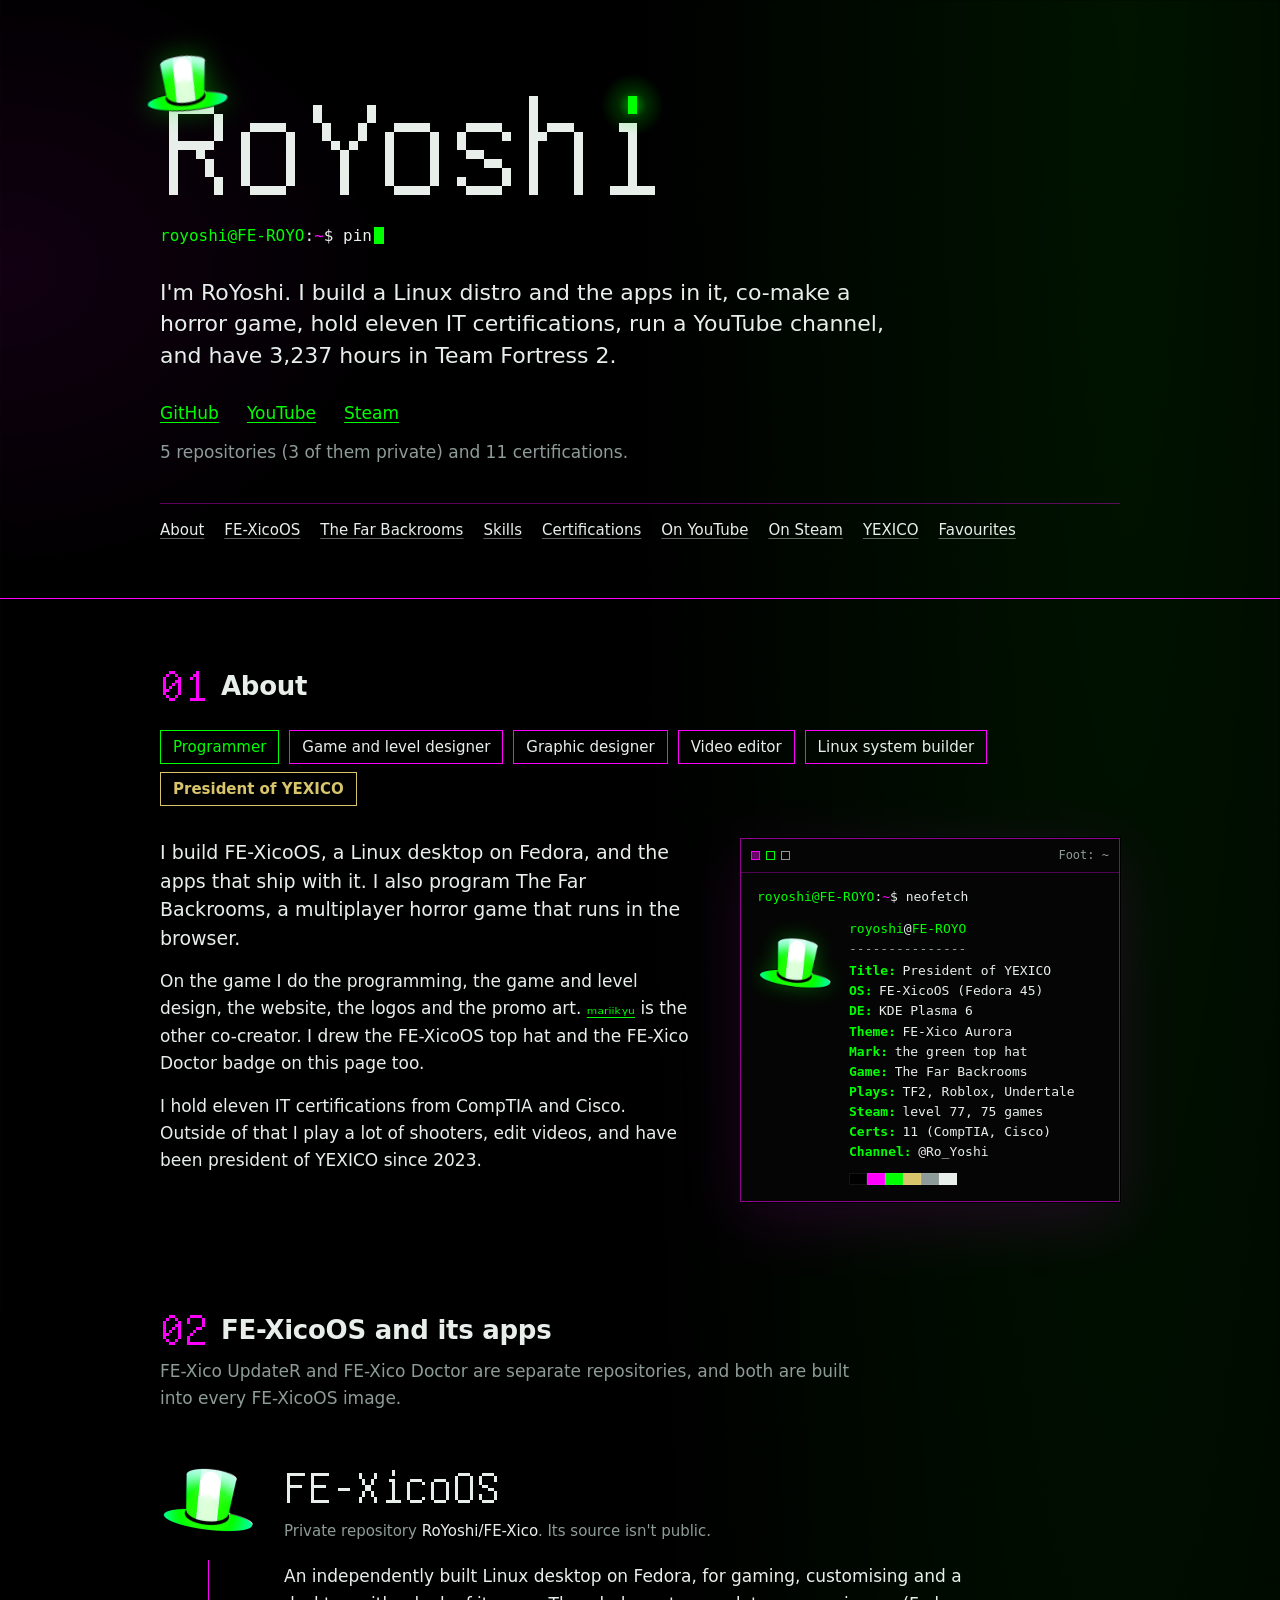
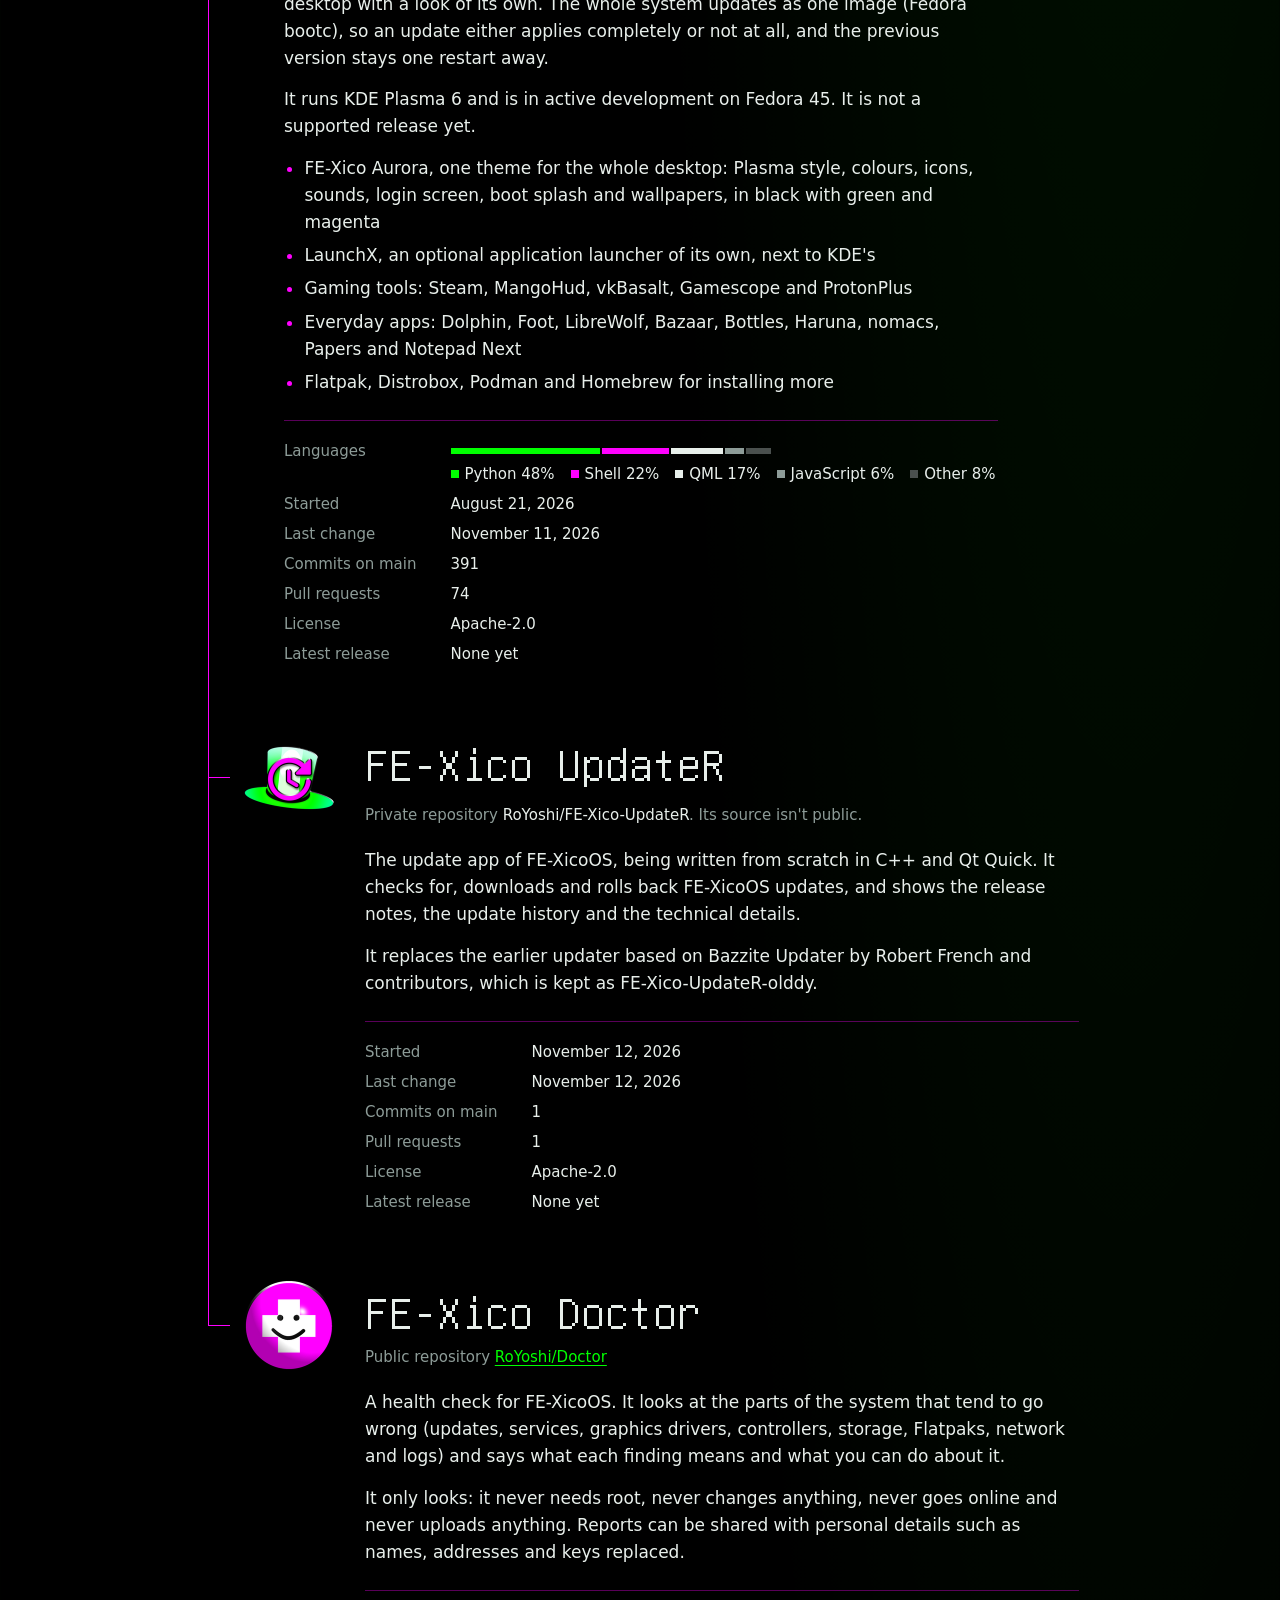
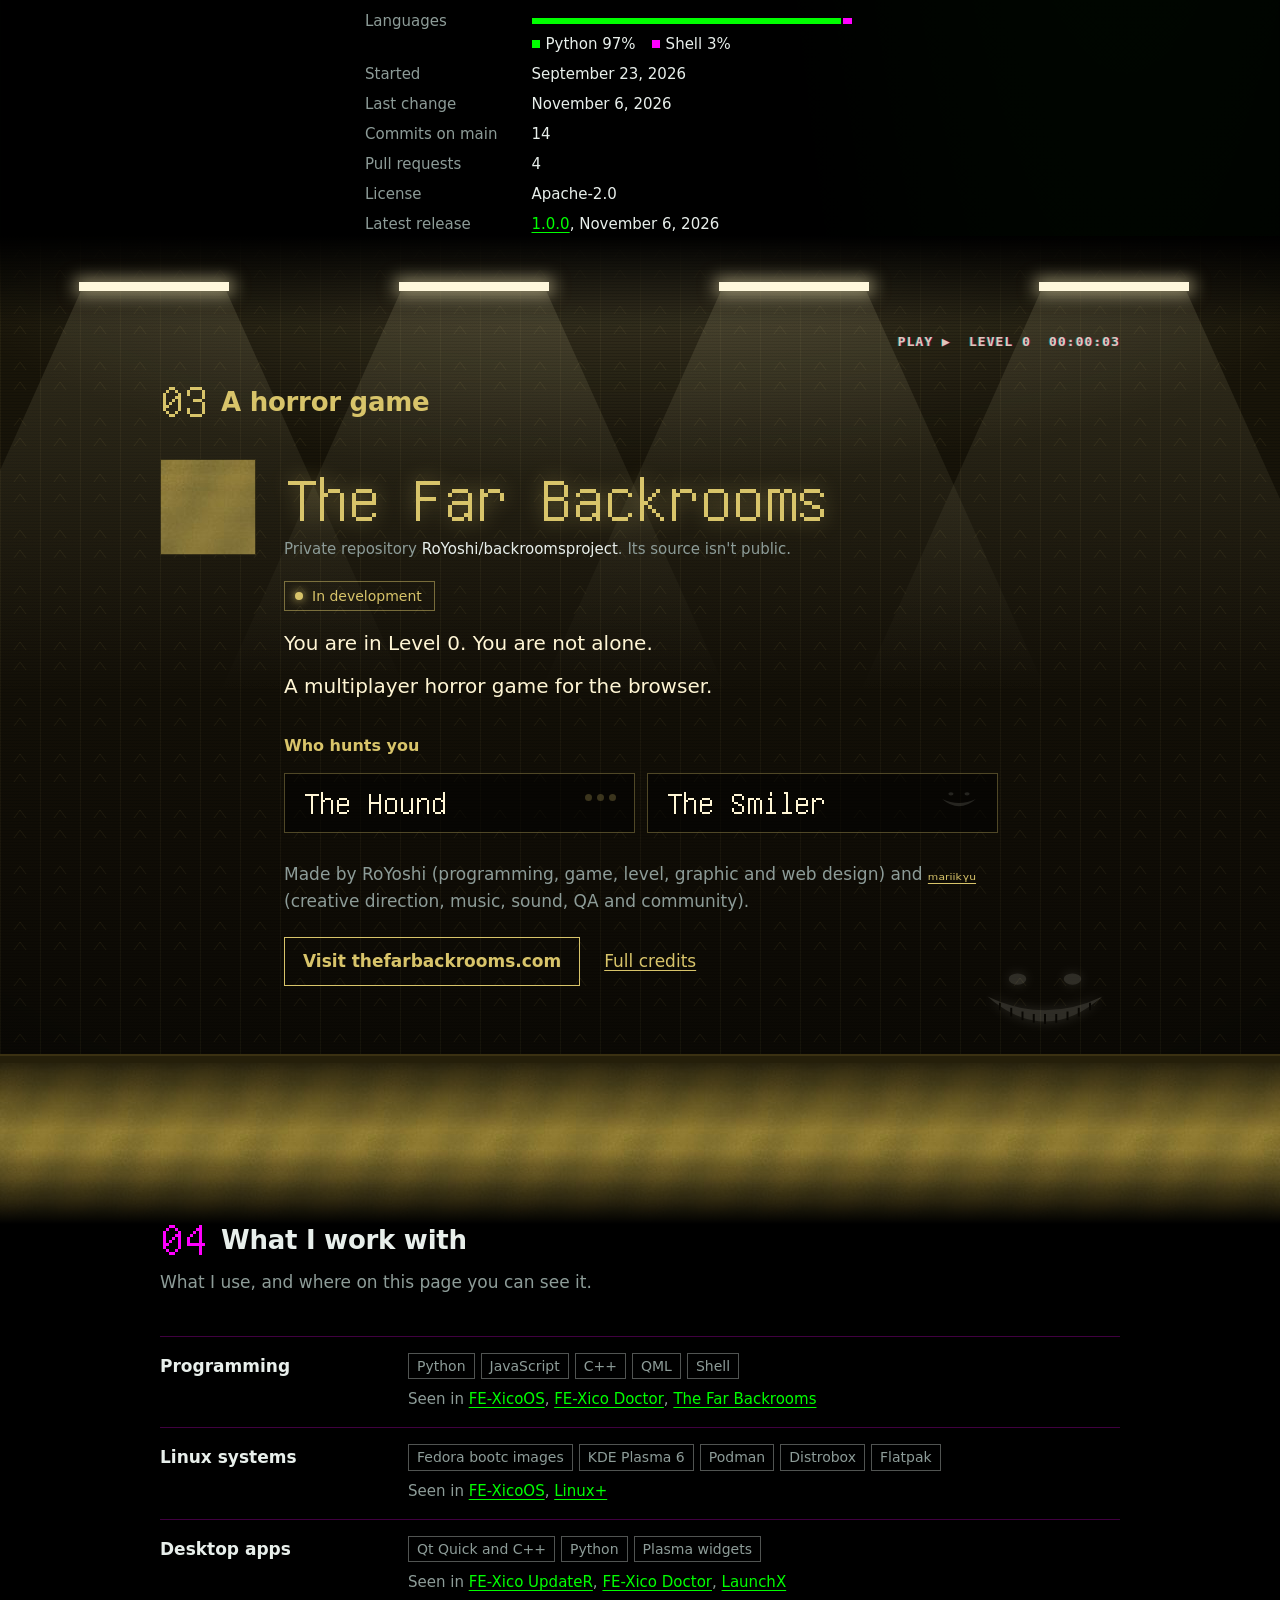
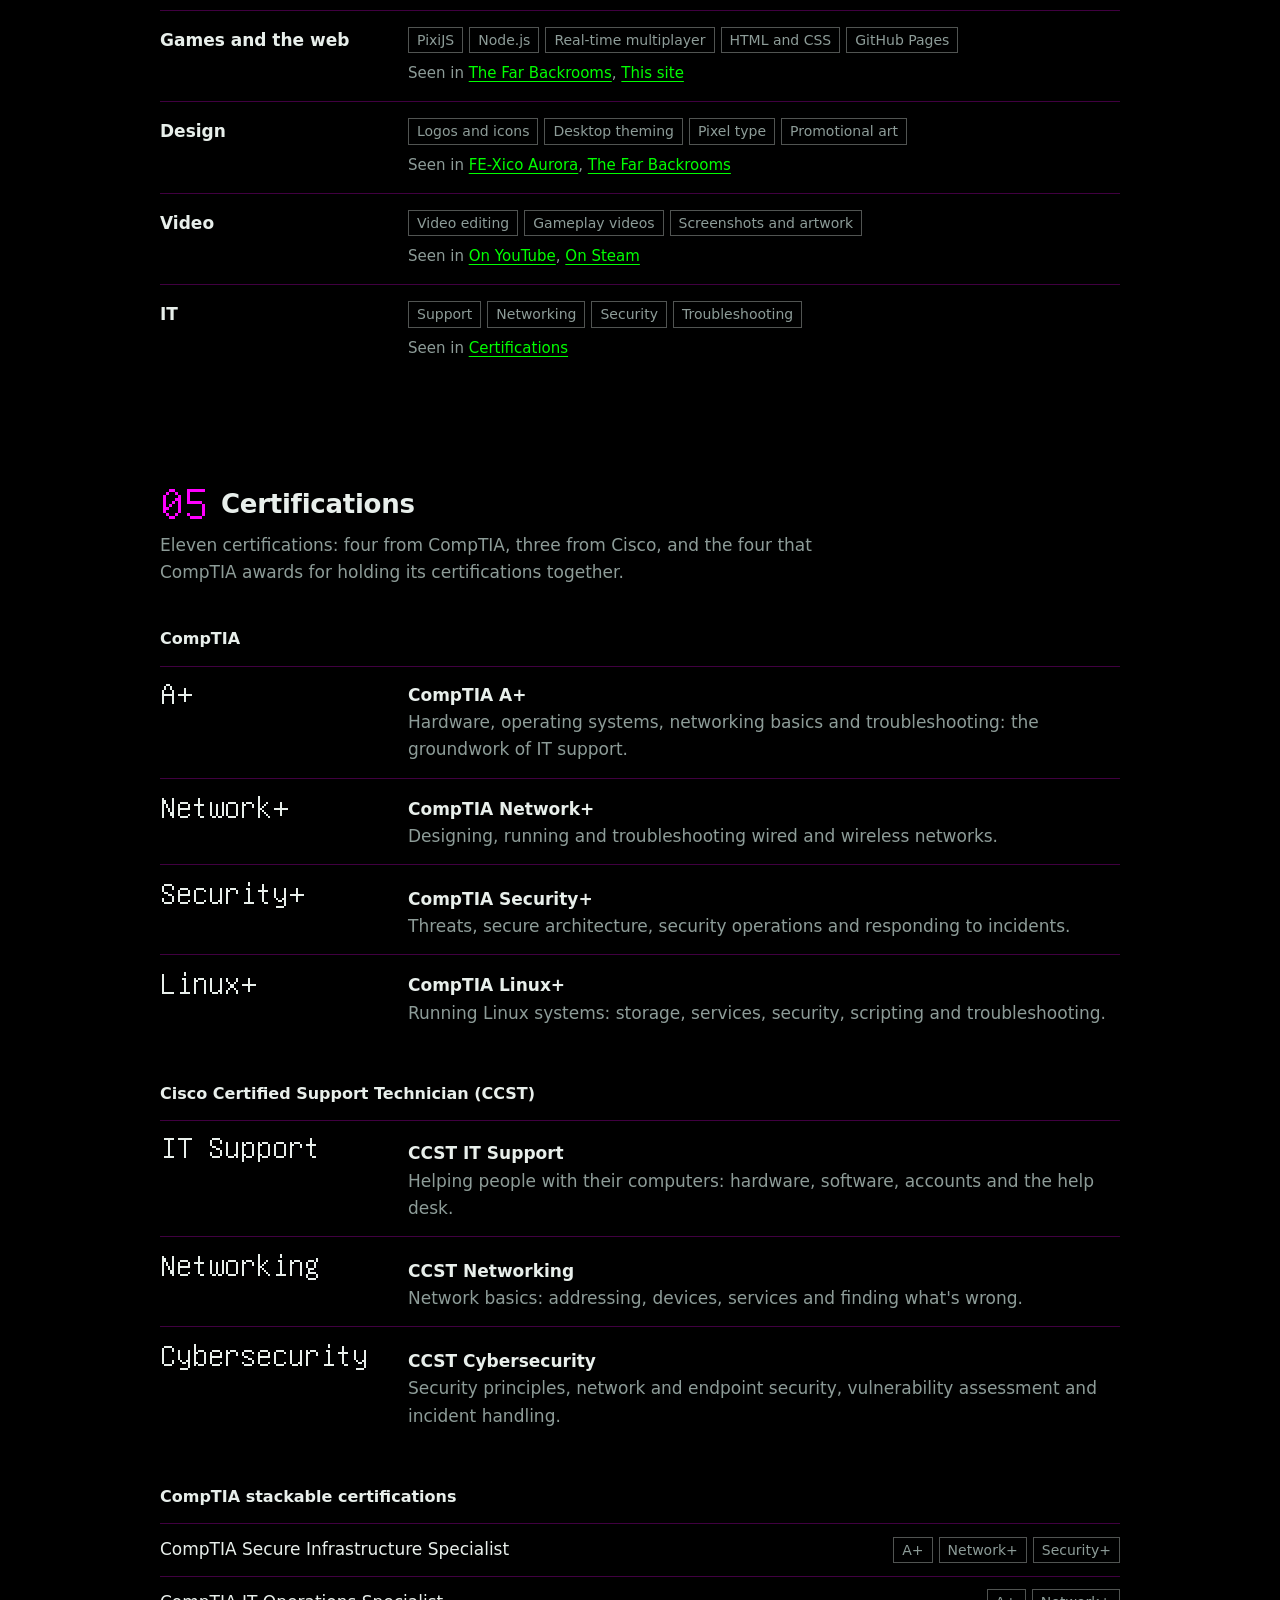
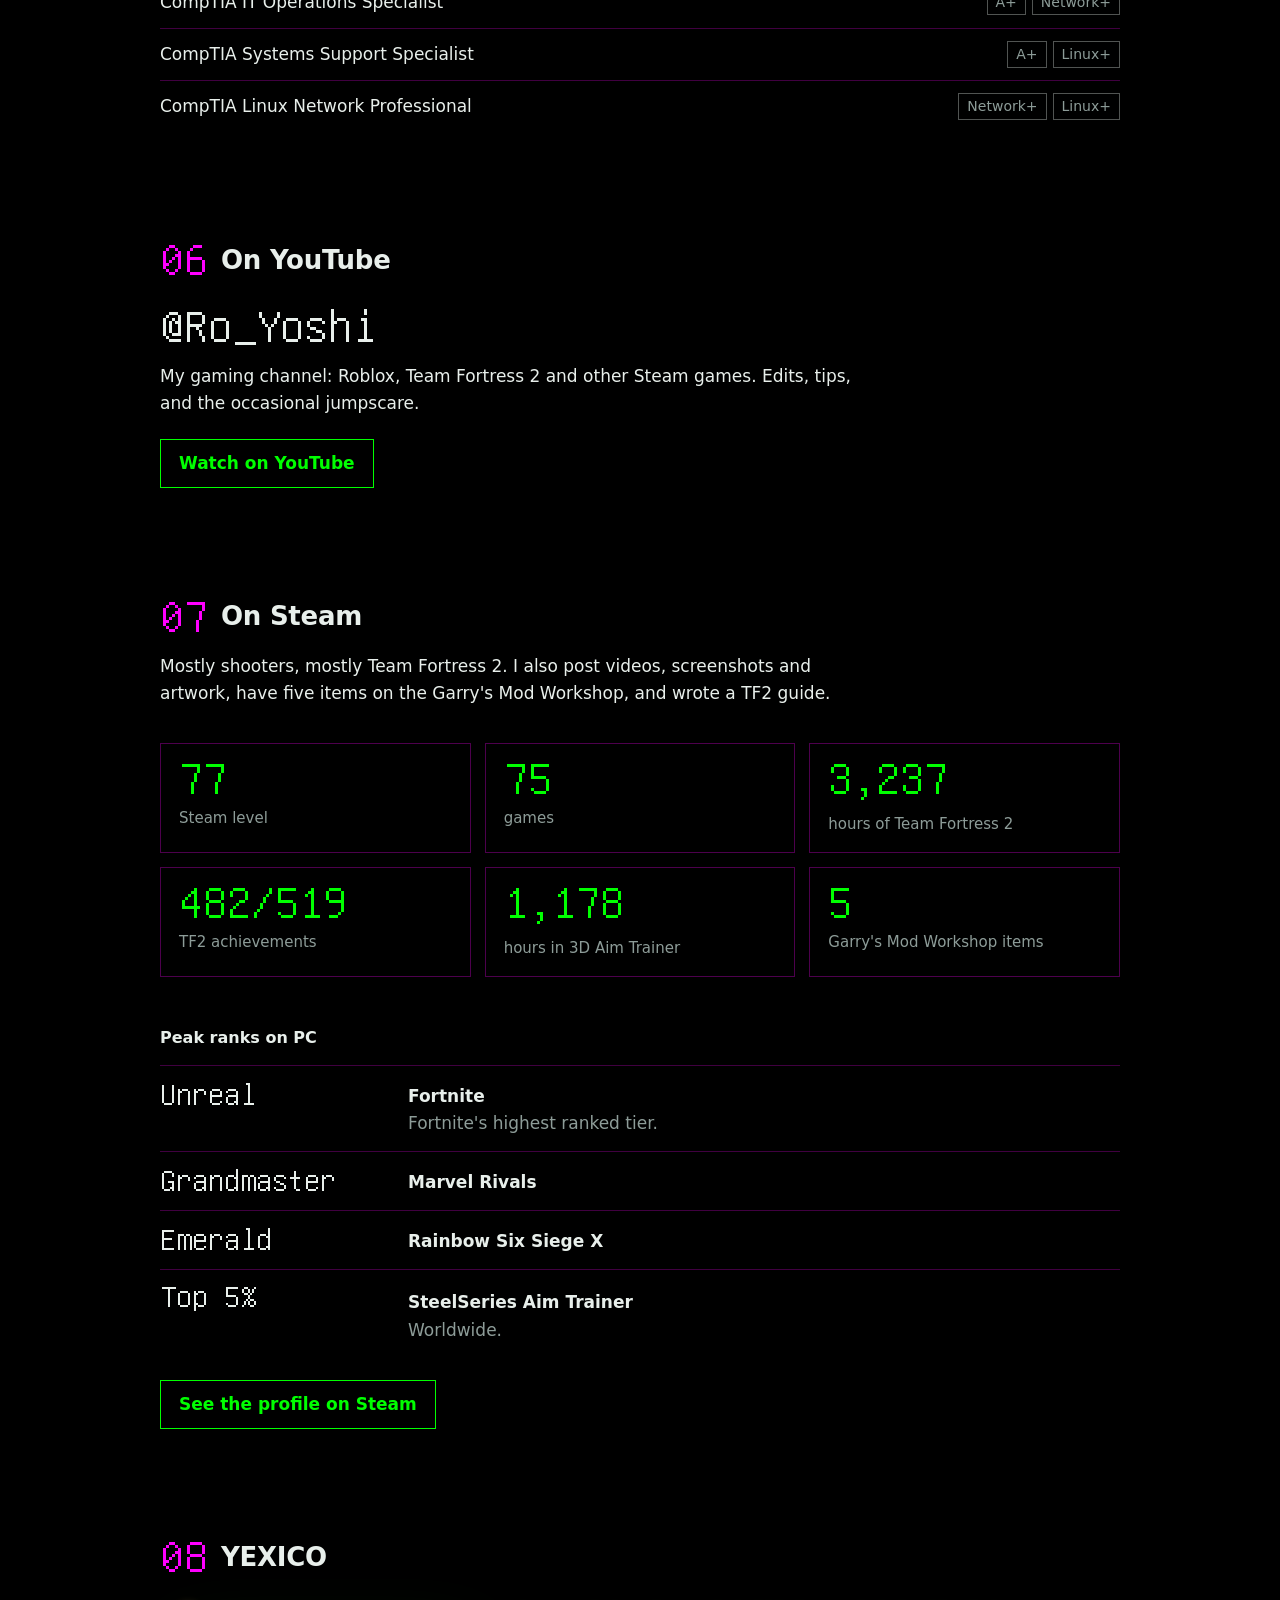
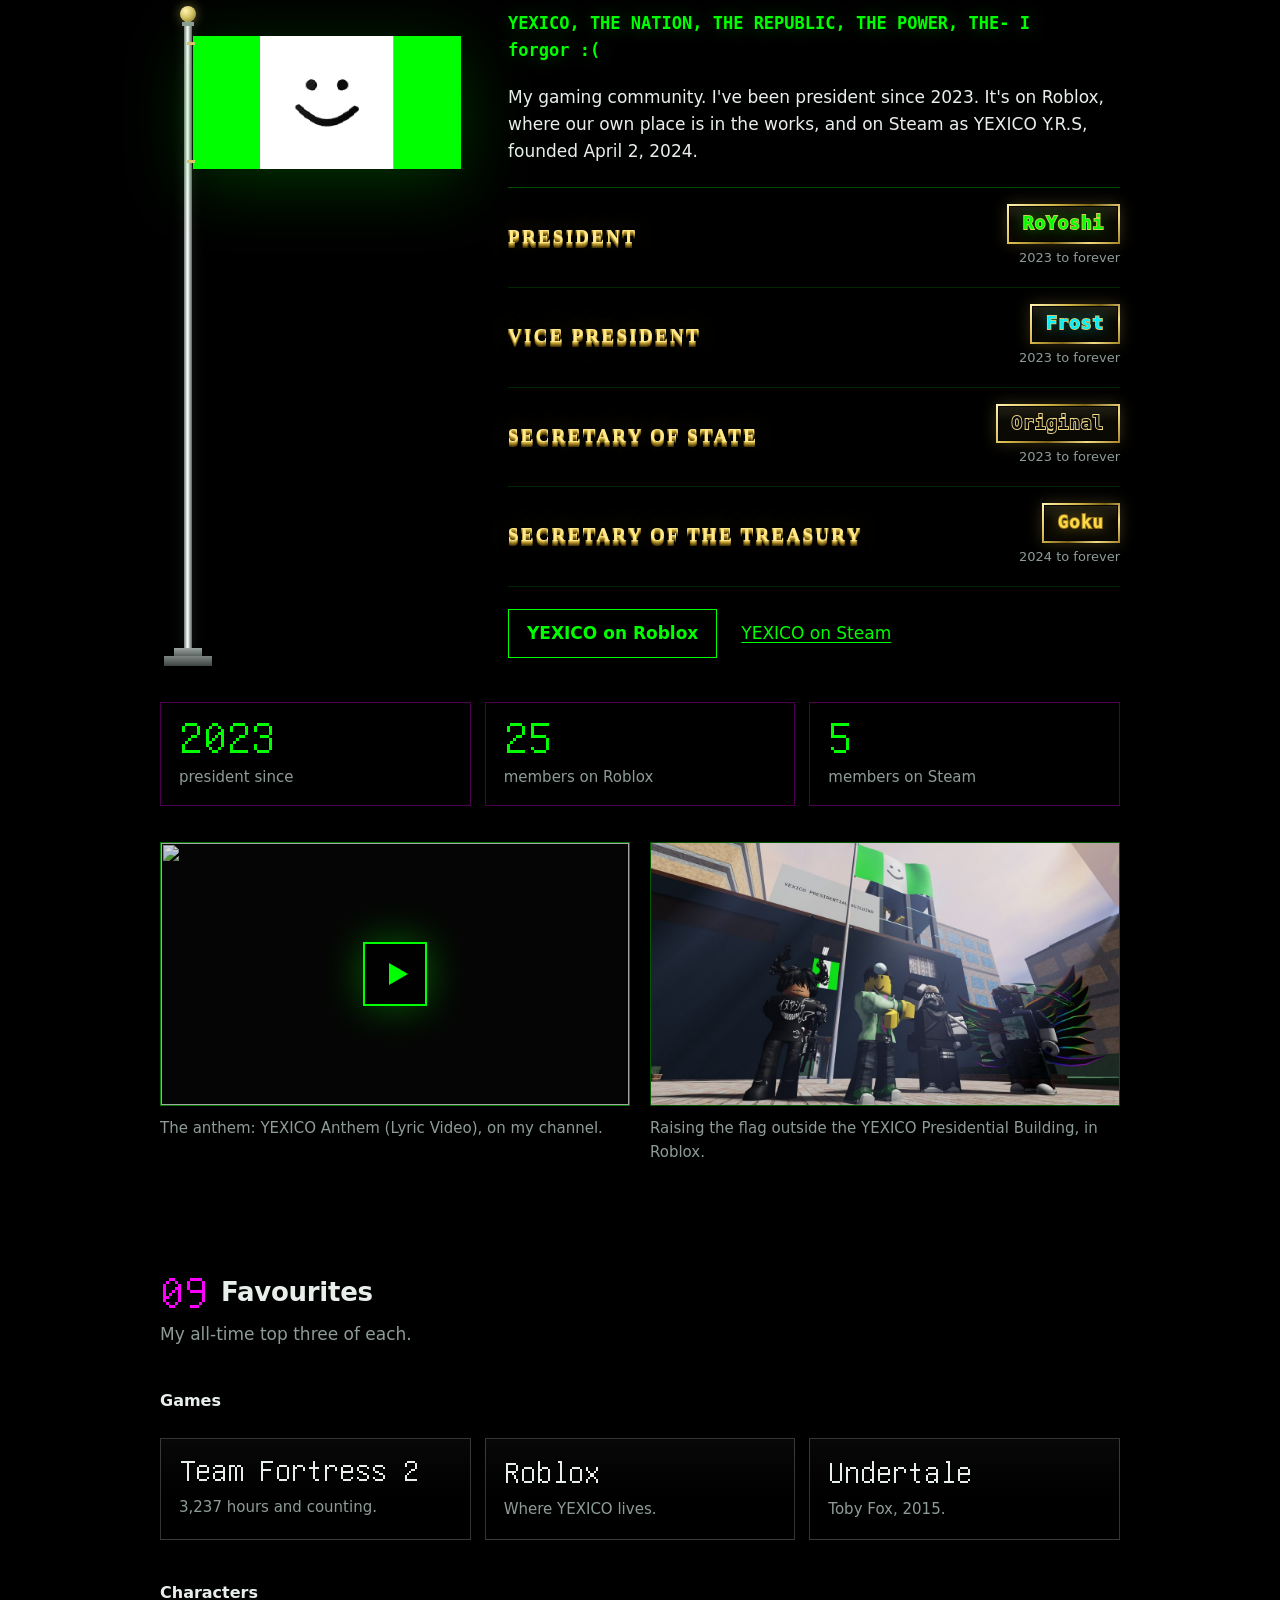
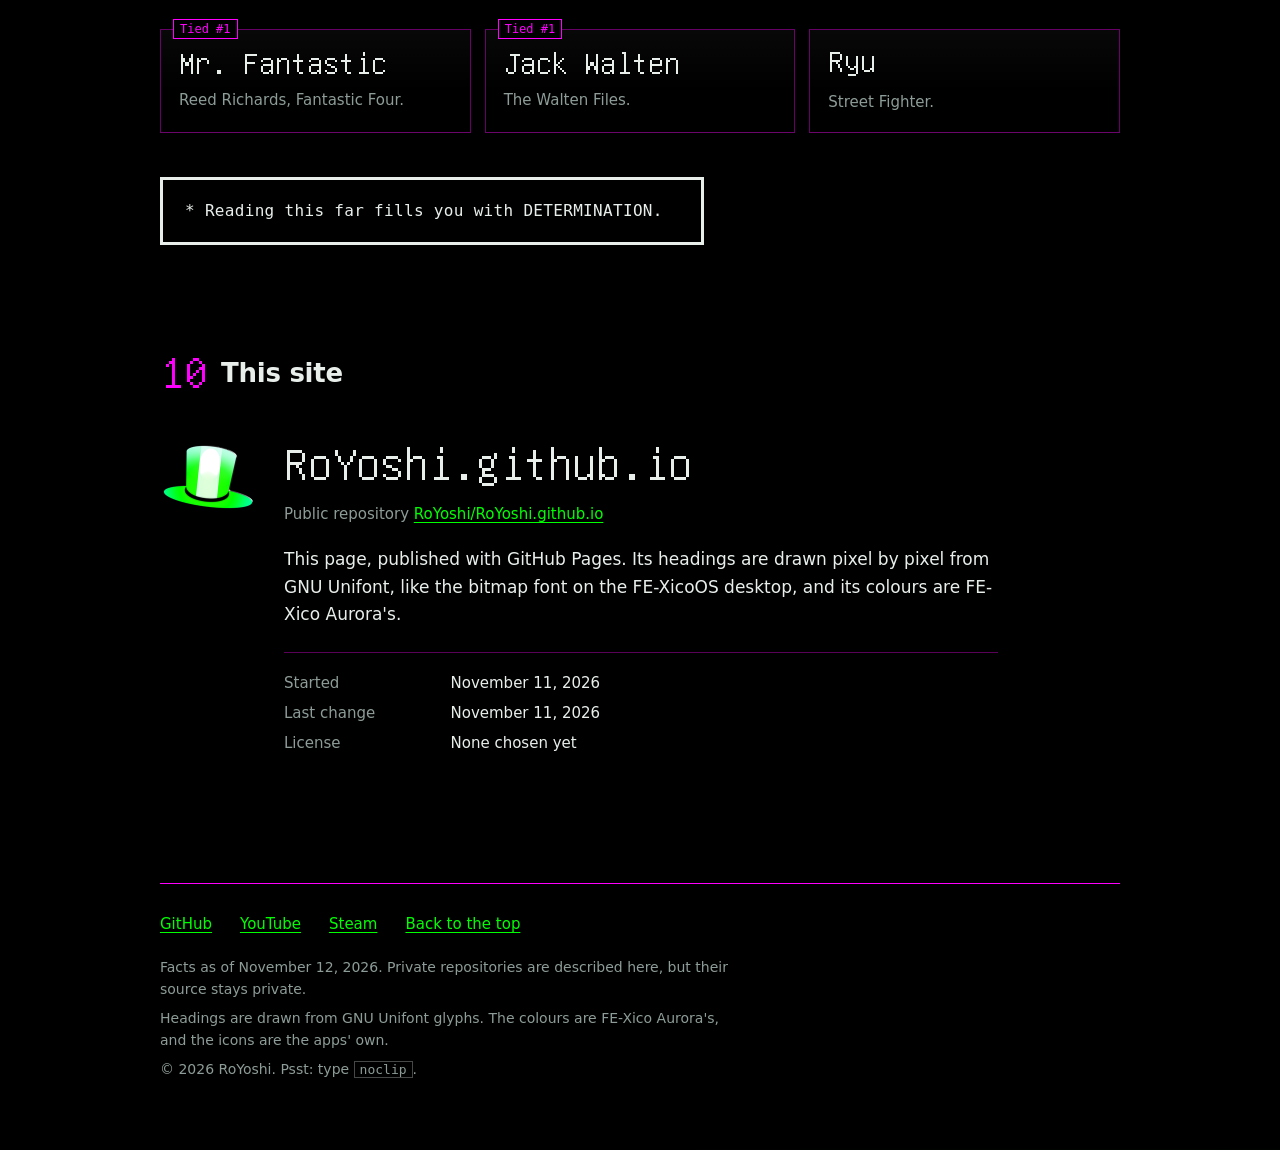
==== index.html @ 00b0676c "Give the prompt under the name more to type The prompt now picks from 23 commands at random instead " ====
<!doctype html>
<html lang="en">
<head>
<meta charset="utf-8">
<meta name="viewport" content="width=device-width, initial-scale=1">
<title>RoYoshi: projects, certifications and videos</title>
<meta name="description" content="I&#x27;m RoYoshi. I build a Linux distro and the apps in it, co-make a horror game, hold eleven IT certifications, run a YouTube channel, and have 3,237 hours in Team Fortress 2.">
<meta name="color-scheme" content="dark">
<meta name="theme-color" content="#000000">
<link rel="canonical" href="https://royoshi.github.io/">
<link rel="icon" type="image/png" sizes="64x64" href="assets/favicon.png">
<link rel="apple-touch-icon" href="assets/apple-touch-icon.png">
<meta property="og:type" content="website">
<meta property="og:site_name" content="RoYoshi">
<meta property="og:title" content="RoYoshi: projects, certifications and videos">
<meta property="og:description" content="I&#x27;m RoYoshi. I build a Linux distro and the apps in it, co-make a horror game, hold eleven IT certifications, run a YouTube channel, and have 3,237 hours in Team Fortress 2.">
<meta property="og:url" content="https://royoshi.github.io/">
<meta property="og:image" content="https://royoshi.github.io/assets/og.png">
<meta property="og:image:width" content="1200">
<meta property="og:image:height" content="630">
<meta property="og:image:alt" content="RoYoshi, drawn in pixels, with the FE-XicoOS, FE-Xico UpdateR and FE-Xico Doctor icons and the Level 0 carpet">
<meta name="twitter:card" content="summary_large_image">
<meta name="author" content="RoYoshi">
<link rel="stylesheet" href="assets/style.css">
<script type="application/ld+json">{"@context": "https://schema.org", "@type": "Person", "name": "RoYoshi", "url": "https://royoshi.github.io/", "jobTitle": "Programmer, Game and level designer, Graphic designer, Video editor, Linux system builder, President of YEXICO", "sameAs": ["https://github.com/RoYoshi", "https://www.youtube.com/@Ro_Yoshi", "https://steamcommunity.com/id/RoYoshi/"], "knowsAbout": ["Python", "JavaScript", "C++", "QML", "Shell", "Fedora bootc images", "KDE Plasma 6", "Podman", "Distrobox", "Flatpak", "Qt Quick and C++", "Python", "Plasma widgets", "PixiJS", "Node.js", "Real-time multiplayer", "HTML and CSS", "GitHub Pages", "Logos and icons", "Desktop theming", "Pixel type", "Promotional art", "Video editing", "Gameplay videos", "Screenshots and artwork", "Support", "Networking", "Security", "Troubleshooting"]}</script>
<script src="assets/site.js" defer></script>
</head>
<body>
<a class="skip" href="#main">Skip to the content</a>
<header class="masthead" id="top">
<h1 class="hero"><span class="visually-hidden">RoYoshi</span><img class="hat" src="assets/icons/fe-xicoos.png" alt="" width="192" height="192"><svg class="pixel pixel--hero" viewBox="0 0 55 11" style="--w:55;--h:11" aria-hidden="true" focusable="false" shape-rendering="crispEdges"><path d="M41 0h1v1h-1zM1 1h5v1h-5zM17 1h1v1h-1zM23 1h1v1h-1zM41 1h1v1h-1zM1 2h1v1h-1zM6 2h1v1h-1zM17 2h1v1h-1zM23 2h1v1h-1zM41 2h1v1h-1zM1 3h1v1h-1zM6 3h1v1h-1zM10 3h4v1h-4zM18 3h1v1h-1zM22 3h1v1h-1zM26 3h4v1h-4zM34 3h4v1h-4zM41 3h1v1h-1zM43 3h3v1h-3zM51 3h2v1h-2zM1 4h1v1h-1zM6 4h1v1h-1zM9 4h1v1h-1zM14 4h1v1h-1zM18 4h1v1h-1zM22 4h1v1h-1zM25 4h1v1h-1zM30 4h1v1h-1zM33 4h1v1h-1zM38 4h1v1h-1zM41 4h2v1h-2zM46 4h1v1h-1zM52 4h1v1h-1zM1 5h5v1h-5zM9 5h1v1h-1zM14 5h1v1h-1zM19 5h1v1h-1zM21 5h1v1h-1zM25 5h1v1h-1zM30 5h1v1h-1zM33 5h1v1h-1zM41 5h1v1h-1zM46 5h1v1h-1zM52 5h1v1h-1zM1 6h1v1h-1zM4 6h1v1h-1zM9 6h1v1h-1zM14 6h1v1h-1zM20 6h1v1h-1zM25 6h1v1h-1zM30 6h1v1h-1zM34 6h2v1h-2zM41 6h1v1h-1zM46 6h1v1h-1zM52 6h1v1h-1zM1 7h1v1h-1zM5 7h1v1h-1zM9 7h1v1h-1zM14 7h1v1h-1zM20 7h1v1h-1zM25 7h1v1h-1zM30 7h1v1h-1zM36 7h2v1h-2zM41 7h1v1h-1zM46 7h1v1h-1zM52 7h1v1h-1zM1 8h1v1h-1zM5 8h1v1h-1zM9 8h1v1h-1zM14 8h1v1h-1zM20 8h1v1h-1zM25 8h1v1h-1zM30 8h1v1h-1zM38 8h1v1h-1zM41 8h1v1h-1zM46 8h1v1h-1zM52 8h1v1h-1zM1 9h1v1h-1zM6 9h1v1h-1zM9 9h1v1h-1zM14 9h1v1h-1zM20 9h1v1h-1zM25 9h1v1h-1zM30 9h1v1h-1zM33 9h1v1h-1zM38 9h1v1h-1zM41 9h1v1h-1zM46 9h1v1h-1zM52 9h1v1h-1zM1 10h1v1h-1zM6 10h1v1h-1zM10 10h4v1h-4zM20 10h1v1h-1zM26 10h4v1h-4zM34 10h4v1h-4zM41 10h1v1h-1zM46 10h1v1h-1zM50 10h5v1h-5z"/><radialGradient id="glow-pixel--hero"><stop offset="0" stop-color="#00FF00" stop-opacity="0.55"/><stop offset="0.45" stop-color="#00FF00" stop-opacity="0.16"/><stop offset="1" stop-color="#00FF00" stop-opacity="0"/></radialGradient><circle class="halo" cx="52.5" cy="1" r="3.5" fill="url(#glow-pixel--hero)" shape-rendering="auto"/><path class="dot" d="M52 0h1v1h-1zM52 1h1v1h-1z"/></svg></h1>
<p class="prompt"><span class="p-user">royoshi@FE-ROYO</span>:<span class="p-path">~</span>$ <span class="prompt__cmd" data-lines="[&quot;./build --everything&quot;, &quot;sudo bootc upgrade&quot;, &quot;hat --tip&quot;, &quot;whoami  # president of YEXICO&quot;, &quot;steam -applaunch 440  # TF2, again&quot;, &quot;uptime  # 3,237 hours in TF2&quot;, &quot;sudo make me a sandvich&quot;, &quot;echo \&quot;Gamin n&#x27; Gamin\&quot;&quot;, &quot;yexico --anthem --volume max&quot;, &quot;ssh president@yexico&quot;, &quot;noclip --level 0&quot;, &quot;ping hound  # it heard that&quot;, &quot;cat walten_files.vhs&quot;, &quot;systemctl restart determination&quot;, &quot;echo &#x27;\u2193 \u2198 \u2192 + punch&#x27;  # hadoken&quot;, &quot;ls ~/certs | wc -l  # 11&quot;, &quot;draw top_hat.png --green&quot;, &quot;render jumpscare_final_FINAL_v7.mp4&quot;, &quot;aim-trainer --hours 1178&quot;, &quot;git commit -m &#x27;works on FE-ROYO&#x27;&quot;, &quot;rm -rf ~/bugs&quot;, &quot;echo &#x27;S U B S C R I B E .&#x27;&quot;, &quot;man sleep  # no manual entry&quot;]">./build --everything</span><span class="cursor" aria-hidden="true"></span></p>
<p class="intro">I&#x27;m RoYoshi. I build a Linux distro and the apps in it, co-make a horror game, hold eleven IT certifications, run a YouTube channel, and have 3,237 hours in Team Fortress 2.</p>
<ul class="elsewhere"><li><a href="https://github.com/RoYoshi">GitHub</a></li><li><a href="https://www.youtube.com/@Ro_Yoshi">YouTube</a></li><li><a href="https://steamcommunity.com/id/RoYoshi/">Steam</a></li></ul>
<p class="profile">5 repositories (3 of them private) and 11 certifications.</p>
<nav class="jump" aria-label="On this page"><ul><li><a href="#about">About</a></li><li><a href="#g-fe-xico">FE-XicoOS</a></li><li><a href="#g-game">The Far Backrooms</a></li><li><a href="#skills">Skills</a></li><li><a href="#certifications">Certifications</a></li><li><a href="#youtube">On YouTube</a></li><li><a href="#steam">On Steam</a></li><li><a href="#yexico">YEXICO</a></li><li><a href="#favourites">Favourites</a></li></ul></nav>
</header>
<main id="main">
<section class="group group--about" id="about" aria-labelledby="g-about"><h2 id="g-about"><span class="h2__index"><svg class="pixel pixel--index" viewBox="0 0 15 10" style="--w:15;--h:10" aria-hidden="true" focusable="false" shape-rendering="crispEdges"><path d="M3 0h2v1h-2zM12 0h1v1h-1zM2 1h1v1h-1zM5 1h1v1h-1zM11 1h2v1h-2zM1 2h1v1h-1zM6 2h1v1h-1zM10 2h1v1h-1zM12 2h1v1h-1zM1 3h1v1h-1zM5 3h2v1h-2zM12 3h1v1h-1zM1 4h1v1h-1zM4 4h1v1h-1zM6 4h1v1h-1zM12 4h1v1h-1zM1 5h1v1h-1zM3 5h1v1h-1zM6 5h1v1h-1zM12 5h1v1h-1zM1 6h2v1h-2zM6 6h1v1h-1zM12 6h1v1h-1zM1 7h1v1h-1zM6 7h1v1h-1zM12 7h1v1h-1zM2 8h1v1h-1zM5 8h1v1h-1zM12 8h1v1h-1zM3 9h2v1h-2zM10 9h5v1h-5z"/></svg></span><span class="h2__title">About</span></h2><ul class="roles" aria-label="Roles"><li>Programmer</li><li>Game and level designer</li><li>Graphic designer</li><li>Video editor</li><li>Linux system builder</li><li><a href="#yexico">President of YEXICO</a></li></ul><div class="about"><div class="about__text"><p>I build FE-XicoOS, a Linux desktop on Fedora, and the apps that ship with it. I also program The Far Backrooms, a multiplayer horror game that runs in the browser.</p><p>On the game I do the programming, the game and level design, the website, the logos and the promo art. <a class="person" href="https://soundcloud.com/mariikyu">ₘₐᵣᵢᵢₖᵧᵤ</a> is the other co-creator. I drew the FE-XicoOS top hat and the FE-Xico Doctor badge on this page too.</p><p>I hold eleven IT certifications from CompTIA and Cisco. Outside of that I play a lot of shooters, edit videos, and have been president of YEXICO since 2023.</p></div><figure class="fetch" aria-label="neofetch output"><div class="fetch__bar" aria-hidden="true"><span></span><span></span><span></span><span class="fetch__title">Foot: ~</span></div><div class="fetch__body"><p class="fetch__cmd" aria-hidden="true"><span class="p-user">royoshi@FE-ROYO</span>:<span class="p-path">~</span>$ neofetch</p><div class="fetch__out"><img class="fetch__hat" src="assets/icons/fe-xicoos.png" alt="" width="96" height="96"><div><p class="fetch__who"><span class="p-user">royoshi</span>@<span class="p-host">FE-ROYO</span></p><p class="fetch__rule" aria-hidden="true">---------------</p><dl><div><dt>Title</dt><dd>President of YEXICO</dd></div><div><dt>OS</dt><dd>FE-XicoOS (Fedora 45)</dd></div><div><dt>DE</dt><dd>KDE Plasma 6</dd></div><div><dt>Theme</dt><dd>FE-Xico Aurora</dd></div><div><dt>Mark</dt><dd>the green top hat</dd></div><div><dt>Game</dt><dd>The Far Backrooms</dd></div><div><dt>Plays</dt><dd>TF2, Roblox, Undertale</dd></div><div><dt>Steam</dt><dd>level 77, 75 games</dd></div><div><dt>Certs</dt><dd>11 (CompTIA, Cisco)</dd></div><div><dt>Channel</dt><dd>@Ro_Yoshi</dd></div></dl><p class="fetch__swatches" aria-hidden="true"><span style="--colour:#000000"></span><span style="--colour:#FF00FF"></span><span style="--colour:#00FF00"></span><span style="--colour:#D8C46A"></span><span style="--colour:#8D9C98"></span><span style="--colour:#E8EFEB"></span></p></div></div></div></figure></div></section>
<section class="group group--fe-xico" aria-labelledby="g-fe-xico"><h2 id="g-fe-xico"><span class="h2__index"><svg class="pixel pixel--index" viewBox="0 0 15 10" style="--w:15;--h:10" aria-hidden="true" focusable="false" shape-rendering="crispEdges"><path d="M3 0h2v1h-2zM10 0h4v1h-4zM2 1h1v1h-1zM5 1h1v1h-1zM9 1h1v1h-1zM14 1h1v1h-1zM1 2h1v1h-1zM6 2h1v1h-1zM9 2h1v1h-1zM14 2h1v1h-1zM1 3h1v1h-1zM5 3h2v1h-2zM14 3h1v1h-1zM1 4h1v1h-1zM4 4h1v1h-1zM6 4h1v1h-1zM12 4h2v1h-2zM1 5h1v1h-1zM3 5h1v1h-1zM6 5h1v1h-1zM11 5h1v1h-1zM1 6h2v1h-2zM6 6h1v1h-1zM10 6h1v1h-1zM1 7h1v1h-1zM6 7h1v1h-1zM9 7h1v1h-1zM2 8h1v1h-1zM5 8h1v1h-1zM9 8h1v1h-1zM3 9h2v1h-2zM9 9h6v1h-6z"/></svg></span><span class="h2__title">FE-XicoOS and its apps</span></h2><p class="note">FE-Xico UpdateR and FE-Xico Doctor are separate repositories, and both are built into every FE-XicoOS image.</p><article class="repo repo--root" id="fe-xicoos" aria-labelledby="fe-xicoos-name"><div class="repo__mark"><img src="assets/icons/fe-xicoos.png" alt="" width="96" height="96"></div><div class="repo__body"><h3 class="repo__name" id="fe-xicoos-name"><span class="visually-hidden">FE-XicoOS</span><svg class="pixel pixel--name" viewBox="0 0 71 11" style="--w:71;--h:11" aria-hidden="true" focusable="false" shape-rendering="crispEdges"><path d="M36 0h1v1h-1zM1 1h6v1h-6zM9 1h6v1h-6zM25 1h1v1h-1zM30 1h1v1h-1zM36 1h1v1h-1zM58 1h4v1h-4zM66 1h4v1h-4zM1 2h1v1h-1zM9 2h1v1h-1zM25 2h1v1h-1zM30 2h1v1h-1zM57 2h1v1h-1zM62 2h1v1h-1zM65 2h1v1h-1zM70 2h1v1h-1zM1 3h1v1h-1zM9 3h1v1h-1zM26 3h1v1h-1zM29 3h1v1h-1zM35 3h2v1h-2zM42 3h4v1h-4zM50 3h4v1h-4zM57 3h1v1h-1zM62 3h1v1h-1zM65 3h1v1h-1zM70 3h1v1h-1zM1 4h1v1h-1zM9 4h1v1h-1zM26 4h1v1h-1zM29 4h1v1h-1zM36 4h1v1h-1zM41 4h1v1h-1zM46 4h1v1h-1zM49 4h1v1h-1zM54 4h1v1h-1zM57 4h1v1h-1zM62 4h1v1h-1zM65 4h1v1h-1zM1 5h5v1h-5zM9 5h5v1h-5zM27 5h2v1h-2zM36 5h1v1h-1zM41 5h1v1h-1zM49 5h1v1h-1zM54 5h1v1h-1zM57 5h1v1h-1zM62 5h1v1h-1zM66 5h2v1h-2zM1 6h1v1h-1zM9 6h1v1h-1zM18 6h4v1h-4zM27 6h2v1h-2zM36 6h1v1h-1zM41 6h1v1h-1zM49 6h1v1h-1zM54 6h1v1h-1zM57 6h1v1h-1zM62 6h1v1h-1zM68 6h2v1h-2zM1 7h1v1h-1zM9 7h1v1h-1zM26 7h1v1h-1zM29 7h1v1h-1zM36 7h1v1h-1zM41 7h1v1h-1zM49 7h1v1h-1zM54 7h1v1h-1zM57 7h1v1h-1zM62 7h1v1h-1zM70 7h1v1h-1zM1 8h1v1h-1zM9 8h1v1h-1zM26 8h1v1h-1zM29 8h1v1h-1zM36 8h1v1h-1zM41 8h1v1h-1zM49 8h1v1h-1zM54 8h1v1h-1zM57 8h1v1h-1zM62 8h1v1h-1zM65 8h1v1h-1zM70 8h1v1h-1zM1 9h1v1h-1zM9 9h1v1h-1zM25 9h1v1h-1zM30 9h1v1h-1zM36 9h1v1h-1zM41 9h1v1h-1zM46 9h1v1h-1zM49 9h1v1h-1zM54 9h1v1h-1zM57 9h1v1h-1zM62 9h1v1h-1zM65 9h1v1h-1zM70 9h1v1h-1zM1 10h1v1h-1zM9 10h6v1h-6zM25 10h1v1h-1zM30 10h1v1h-1zM34 10h5v1h-5zM42 10h4v1h-4zM50 10h4v1h-4zM58 10h4v1h-4zM66 10h4v1h-4z"/></svg></h3><p class="where">Private repository <span class="path">RoYoshi/FE-Xico</span>. Its source isn't public.</p><p>An independently built Linux desktop on Fedora, for gaming, customising and a desktop with a look of its own. The whole system updates as one image (Fedora bootc), so an update either applies completely or not at all, and the previous version stays one restart away.</p><p>It runs KDE Plasma 6 and is in active development on Fedora 45. It is not a supported release yet.</p><ul class="inside"><li>FE-Xico Aurora, one theme for the whole desktop: Plasma style, colours, icons, sounds, login screen, boot splash and wallpapers, in black with green and magenta</li><li>LaunchX, an optional application launcher of its own, next to KDE&#x27;s</li><li>Gaming tools: Steam, MangoHud, vkBasalt, Gamescope and ProtonPlus</li><li>Everyday apps: Dolphin, Foot, LibreWolf, Bazaar, Bottles, Haruna, nomacs, Papers and Notepad Next</li><li>Flatpak, Distrobox, Podman and Homebrew for installing more</li></ul><dl class="facts"><dt>Languages</dt><dd><div class="bar" aria-hidden="true"><span style="--share:0.4785;--colour:#00FF00"></span><span style="--share:0.2169;--colour:#FF00FF"></span><span style="--share:0.1656;--colour:#E8EFEB"></span><span style="--share:0.0589;--colour:#8D9C98"></span><span style="--share:0.0801;--colour:#4A504E"></span></div><ul class="legend" aria-label="Languages by share of code (other: C++, Dockerfile, Just, CMake)"><li><span class="swatch" style="--colour:#00FF00"></span>Python 48%</li><li><span class="swatch" style="--colour:#FF00FF"></span>Shell 22%</li><li><span class="swatch" style="--colour:#E8EFEB"></span>QML 17%</li><li><span class="swatch" style="--colour:#8D9C98"></span>JavaScript 6%</li><li><span class="swatch" style="--colour:#4A504E"></span>Other 8%</li></ul></dd><dt>Started</dt><dd>August 21, 2026</dd><dt>Last change</dt><dd>November 11, 2026</dd><dt>Commits on main</dt><dd>391</dd><dt>Pull requests</dt><dd>74</dd><dt>License</dt><dd>Apache-2.0</dd><dt>Latest release</dt><dd>None yet</dd></dl></div></article><ul class="tree"><li><article class="repo" id="fe-xico-updater" aria-labelledby="fe-xico-updater-name"><div class="repo__mark"><img src="assets/icons/fe-xico-updater.png" alt="" width="96" height="96"></div><div class="repo__body"><h3 class="repo__name" id="fe-xico-updater-name"><span class="visually-hidden">FE-Xico UpdateR</span><svg class="pixel pixel--name" viewBox="0 0 119 13" style="--w:119;--h:13" aria-hidden="true" focusable="false" shape-rendering="crispEdges"><path d="M36 0h1v1h-1zM86 0h1v1h-1zM1 1h6v1h-6zM9 1h6v1h-6zM25 1h1v1h-1zM30 1h1v1h-1zM36 1h1v1h-1zM65 1h1v1h-1zM70 1h1v1h-1zM86 1h1v1h-1zM99 1h1v1h-1zM113 1h5v1h-5zM1 2h1v1h-1zM9 2h1v1h-1zM25 2h1v1h-1zM30 2h1v1h-1zM65 2h1v1h-1zM70 2h1v1h-1zM86 2h1v1h-1zM99 2h1v1h-1zM113 2h1v1h-1zM118 2h1v1h-1zM1 3h1v1h-1zM9 3h1v1h-1zM26 3h1v1h-1zM29 3h1v1h-1zM35 3h2v1h-2zM42 3h4v1h-4zM50 3h4v1h-4zM65 3h1v1h-1zM70 3h1v1h-1zM73 3h1v1h-1zM75 3h3v1h-3zM82 3h3v1h-3zM86 3h1v1h-1zM90 3h4v1h-4zM99 3h1v1h-1zM106 3h4v1h-4zM113 3h1v1h-1zM118 3h1v1h-1zM1 4h1v1h-1zM9 4h1v1h-1zM26 4h1v1h-1zM29 4h1v1h-1zM36 4h1v1h-1zM41 4h1v1h-1zM46 4h1v1h-1zM49 4h1v1h-1zM54 4h1v1h-1zM65 4h1v1h-1zM70 4h1v1h-1zM73 4h2v1h-2zM78 4h1v1h-1zM81 4h1v1h-1zM85 4h2v1h-2zM89 4h1v1h-1zM94 4h1v1h-1zM97 4h5v1h-5zM105 4h1v1h-1zM110 4h1v1h-1zM113 4h1v1h-1zM118 4h1v1h-1zM1 5h5v1h-5zM9 5h5v1h-5zM27 5h2v1h-2zM36 5h1v1h-1zM41 5h1v1h-1zM49 5h1v1h-1zM54 5h1v1h-1zM65 5h1v1h-1zM70 5h1v1h-1zM73 5h1v1h-1zM78 5h1v1h-1zM81 5h1v1h-1zM86 5h1v1h-1zM94 5h1v1h-1zM99 5h1v1h-1zM105 5h1v1h-1zM110 5h1v1h-1zM113 5h5v1h-5zM1 6h1v1h-1zM9 6h1v1h-1zM18 6h4v1h-4zM27 6h2v1h-2zM36 6h1v1h-1zM41 6h1v1h-1zM49 6h1v1h-1zM54 6h1v1h-1zM65 6h1v1h-1zM70 6h1v1h-1zM73 6h1v1h-1zM78 6h1v1h-1zM81 6h1v1h-1zM86 6h1v1h-1zM90 6h5v1h-5zM99 6h1v1h-1zM105 6h6v1h-6zM113 6h1v1h-1zM116 6h1v1h-1zM1 7h1v1h-1zM9 7h1v1h-1zM26 7h1v1h-1zM29 7h1v1h-1zM36 7h1v1h-1zM41 7h1v1h-1zM49 7h1v1h-1zM54 7h1v1h-1zM65 7h1v1h-1zM70 7h1v1h-1zM73 7h1v1h-1zM78 7h1v1h-1zM81 7h1v1h-1zM86 7h1v1h-1zM89 7h1v1h-1zM94 7h1v1h-1zM99 7h1v1h-1zM105 7h1v1h-1zM113 7h1v1h-1zM117 7h1v1h-1zM1 8h1v1h-1zM9 8h1v1h-1zM26 8h1v1h-1zM29 8h1v1h-1zM36 8h1v1h-1zM41 8h1v1h-1zM49 8h1v1h-1zM54 8h1v1h-1zM65 8h1v1h-1zM70 8h1v1h-1zM73 8h1v1h-1zM78 8h1v1h-1zM81 8h1v1h-1zM86 8h1v1h-1zM89 8h1v1h-1zM94 8h1v1h-1zM99 8h1v1h-1zM105 8h1v1h-1zM113 8h1v1h-1zM117 8h1v1h-1zM1 9h1v1h-1zM9 9h1v1h-1zM25 9h1v1h-1zM30 9h1v1h-1zM36 9h1v1h-1zM41 9h1v1h-1zM46 9h1v1h-1zM49 9h1v1h-1zM54 9h1v1h-1zM65 9h1v1h-1zM70 9h1v1h-1zM73 9h2v1h-2zM78 9h1v1h-1zM81 9h1v1h-1zM85 9h2v1h-2zM89 9h1v1h-1zM93 9h2v1h-2zM99 9h1v1h-1zM105 9h1v1h-1zM110 9h1v1h-1zM113 9h1v1h-1zM118 9h1v1h-1zM1 10h1v1h-1zM9 10h6v1h-6zM25 10h1v1h-1zM30 10h1v1h-1zM34 10h5v1h-5zM42 10h4v1h-4zM50 10h4v1h-4zM66 10h4v1h-4zM73 10h1v1h-1zM75 10h3v1h-3zM82 10h3v1h-3zM86 10h1v1h-1zM90 10h3v1h-3zM94 10h1v1h-1zM100 10h2v1h-2zM106 10h4v1h-4zM113 10h1v1h-1zM118 10h1v1h-1zM73 11h1v1h-1zM73 12h1v1h-1z"/></svg></h3><p class="where">Private repository <span class="path">RoYoshi/FE-Xico-UpdateR</span>. Its source isn't public.</p><p>The update app of FE-XicoOS, being written from scratch in C++ and Qt Quick. It checks for, downloads and rolls back FE-XicoOS updates, and shows the release notes, the update history and the technical details.</p><p>It replaces the earlier updater based on Bazzite Updater by Robert French and contributors, which is kept as FE-Xico-UpdateR-olddy.</p><dl class="facts"><dt>Started</dt><dd>November 12, 2026</dd><dt>Last change</dt><dd>November 12, 2026</dd><dt>Commits on main</dt><dd>1</dd><dt>Pull requests</dt><dd>1</dd><dt>License</dt><dd>Apache-2.0</dd><dt>Latest release</dt><dd>None yet</dd></dl></div></article></li><li><article class="repo" id="fe-xico-doctor" aria-labelledby="fe-xico-doctor-name"><div class="repo__mark"><img src="assets/icons/fe-xico-doctor.png" alt="" width="96" height="96"></div><div class="repo__body"><h3 class="repo__name" id="fe-xico-doctor-name"><span class="visually-hidden">FE-Xico Doctor</span><svg class="pixel pixel--name" viewBox="0 0 111 11" style="--w:111;--h:11" aria-hidden="true" focusable="false" shape-rendering="crispEdges"><path d="M36 0h1v1h-1zM1 1h6v1h-6zM9 1h6v1h-6zM25 1h1v1h-1zM30 1h1v1h-1zM36 1h1v1h-1zM65 1h4v1h-4zM91 1h1v1h-1zM1 2h1v1h-1zM9 2h1v1h-1zM25 2h1v1h-1zM30 2h1v1h-1zM65 2h1v1h-1zM69 2h1v1h-1zM91 2h1v1h-1zM1 3h1v1h-1zM9 3h1v1h-1zM26 3h1v1h-1zM29 3h1v1h-1zM35 3h2v1h-2zM42 3h4v1h-4zM50 3h4v1h-4zM65 3h1v1h-1zM70 3h1v1h-1zM74 3h4v1h-4zM82 3h4v1h-4zM91 3h1v1h-1zM98 3h4v1h-4zM105 3h1v1h-1zM107 3h3v1h-3zM1 4h1v1h-1zM9 4h1v1h-1zM26 4h1v1h-1zM29 4h1v1h-1zM36 4h1v1h-1zM41 4h1v1h-1zM46 4h1v1h-1zM49 4h1v1h-1zM54 4h1v1h-1zM65 4h1v1h-1zM70 4h1v1h-1zM73 4h1v1h-1zM78 4h1v1h-1zM81 4h1v1h-1zM86 4h1v1h-1zM89 4h5v1h-5zM97 4h1v1h-1zM102 4h1v1h-1zM105 4h2v1h-2zM110 4h1v1h-1zM1 5h5v1h-5zM9 5h5v1h-5zM27 5h2v1h-2zM36 5h1v1h-1zM41 5h1v1h-1zM49 5h1v1h-1zM54 5h1v1h-1zM65 5h1v1h-1zM70 5h1v1h-1zM73 5h1v1h-1zM78 5h1v1h-1zM81 5h1v1h-1zM91 5h1v1h-1zM97 5h1v1h-1zM102 5h1v1h-1zM105 5h1v1h-1zM110 5h1v1h-1zM1 6h1v1h-1zM9 6h1v1h-1zM18 6h4v1h-4zM27 6h2v1h-2zM36 6h1v1h-1zM41 6h1v1h-1zM49 6h1v1h-1zM54 6h1v1h-1zM65 6h1v1h-1zM70 6h1v1h-1zM73 6h1v1h-1zM78 6h1v1h-1zM81 6h1v1h-1zM91 6h1v1h-1zM97 6h1v1h-1zM102 6h1v1h-1zM105 6h1v1h-1zM1 7h1v1h-1zM9 7h1v1h-1zM26 7h1v1h-1zM29 7h1v1h-1zM36 7h1v1h-1zM41 7h1v1h-1zM49 7h1v1h-1zM54 7h1v1h-1zM65 7h1v1h-1zM70 7h1v1h-1zM73 7h1v1h-1zM78 7h1v1h-1zM81 7h1v1h-1zM91 7h1v1h-1zM97 7h1v1h-1zM102 7h1v1h-1zM105 7h1v1h-1zM1 8h1v1h-1zM9 8h1v1h-1zM26 8h1v1h-1zM29 8h1v1h-1zM36 8h1v1h-1zM41 8h1v1h-1zM49 8h1v1h-1zM54 8h1v1h-1zM65 8h1v1h-1zM70 8h1v1h-1zM73 8h1v1h-1zM78 8h1v1h-1zM81 8h1v1h-1zM91 8h1v1h-1zM97 8h1v1h-1zM102 8h1v1h-1zM105 8h1v1h-1zM1 9h1v1h-1zM9 9h1v1h-1zM25 9h1v1h-1zM30 9h1v1h-1zM36 9h1v1h-1zM41 9h1v1h-1zM46 9h1v1h-1zM49 9h1v1h-1zM54 9h1v1h-1zM65 9h1v1h-1zM69 9h1v1h-1zM73 9h1v1h-1zM78 9h1v1h-1zM81 9h1v1h-1zM86 9h1v1h-1zM91 9h1v1h-1zM97 9h1v1h-1zM102 9h1v1h-1zM105 9h1v1h-1zM1 10h1v1h-1zM9 10h6v1h-6zM25 10h1v1h-1zM30 10h1v1h-1zM34 10h5v1h-5zM42 10h4v1h-4zM50 10h4v1h-4zM65 10h4v1h-4zM74 10h4v1h-4zM82 10h4v1h-4zM92 10h2v1h-2zM98 10h4v1h-4zM105 10h1v1h-1z"/></svg></h3><p class="where">Public repository <a class="path" href="https://github.com/RoYoshi/Doctor">RoYoshi/Doctor</a></p><p>A health check for FE-XicoOS. It looks at the parts of the system that tend to go wrong (updates, services, graphics drivers, controllers, storage, Flatpaks, network and logs) and says what each finding means and what you can do about it.</p><p>It only looks: it never needs root, never changes anything, never goes online and never uploads anything. Reports can be shared with personal details such as names, addresses and keys replaced.</p><dl class="facts"><dt>Languages</dt><dd><div class="bar" aria-hidden="true"><span style="--share:0.9743;--colour:#00FF00"></span><span style="--share:0.0257;--colour:#FF00FF"></span></div><ul class="legend" aria-label="Languages by share of code"><li><span class="swatch" style="--colour:#00FF00"></span>Python 97%</li><li><span class="swatch" style="--colour:#FF00FF"></span>Shell 3%</li></ul></dd><dt>Started</dt><dd>September 23, 2026</dd><dt>Last change</dt><dd>November 6, 2026</dd><dt>Commits on main</dt><dd>14</dd><dt>Pull requests</dt><dd>4</dd><dt>License</dt><dd>Apache-2.0</dd><dt>Latest release</dt><dd><a href="https://github.com/RoYoshi/Doctor/releases/tag/v1.0.0">1.0.0</a>, November 6, 2026</dd></dl></div></article></li></ul></section>
<section class="group group--game" aria-labelledby="g-game"><div class="room" aria-hidden="true"><span class="light"></span><span class="light"></span><span class="light light--bad"></span><span class="light"></span><p class="hud"><span>PLAY &#9654;</span><span>LEVEL 0</span><span data-timecode>00:00:00</span></p></div><h2 id="g-game"><span class="h2__index"><svg class="pixel pixel--index" viewBox="0 0 15 10" style="--w:15;--h:10" aria-hidden="true" focusable="false" shape-rendering="crispEdges"><path d="M3 0h2v1h-2zM10 0h4v1h-4zM2 1h1v1h-1zM5 1h1v1h-1zM9 1h1v1h-1zM14 1h1v1h-1zM1 2h1v1h-1zM6 2h1v1h-1zM9 2h1v1h-1zM14 2h1v1h-1zM1 3h1v1h-1zM5 3h2v1h-2zM14 3h1v1h-1zM1 4h1v1h-1zM4 4h1v1h-1zM6 4h1v1h-1zM11 4h3v1h-3zM1 5h1v1h-1zM3 5h1v1h-1zM6 5h1v1h-1zM14 5h1v1h-1zM1 6h2v1h-2zM6 6h1v1h-1zM14 6h1v1h-1zM1 7h1v1h-1zM6 7h1v1h-1zM9 7h1v1h-1zM14 7h1v1h-1zM2 8h1v1h-1zM5 8h1v1h-1zM9 8h1v1h-1zM14 8h1v1h-1zM3 9h2v1h-2zM10 9h4v1h-4z"/></svg></span><span class="h2__title">A horror game</span></h2><article class="repo" id="the-far-backrooms" aria-labelledby="the-far-backrooms-name"><div class="repo__mark repo__mark--carpet"><img src="https://thefarbackrooms.com/assets/branding/icon-512.png" alt="" width="96" height="96" loading="lazy" decoding="async" onerror="this.remove()"></div><div class="repo__body"><h3 class="repo__name" id="the-far-backrooms-name"><span class="visually-hidden">The Far Backrooms</span><svg class="pixel pixel--name" viewBox="0 0 135 11" style="--w:135;--h:11" aria-hidden="true" focusable="false" shape-rendering="crispEdges"><path d="M9 0h1v1h-1zM89 0h1v1h-1zM1 1h7v1h-7zM9 1h1v1h-1zM33 1h6v1h-6zM65 1h5v1h-5zM89 1h1v1h-1zM4 2h1v1h-1zM9 2h1v1h-1zM33 2h1v1h-1zM65 2h1v1h-1zM70 2h1v1h-1zM89 2h1v1h-1zM4 3h1v1h-1zM9 3h1v1h-1zM11 3h3v1h-3zM18 3h4v1h-4zM33 3h1v1h-1zM42 3h4v1h-4zM49 3h1v1h-1zM51 3h3v1h-3zM65 3h1v1h-1zM70 3h1v1h-1zM74 3h4v1h-4zM82 3h4v1h-4zM89 3h1v1h-1zM93 3h1v1h-1zM97 3h1v1h-1zM99 3h3v1h-3zM106 3h4v1h-4zM114 3h4v1h-4zM121 3h3v1h-3zM125 3h2v1h-2zM130 3h4v1h-4zM4 4h1v1h-1zM9 4h2v1h-2zM14 4h1v1h-1zM17 4h1v1h-1zM22 4h1v1h-1zM33 4h1v1h-1zM41 4h1v1h-1zM46 4h1v1h-1zM49 4h2v1h-2zM54 4h1v1h-1zM65 4h1v1h-1zM70 4h1v1h-1zM73 4h1v1h-1zM78 4h1v1h-1zM81 4h1v1h-1zM86 4h1v1h-1zM89 4h1v1h-1zM92 4h1v1h-1zM97 4h2v1h-2zM102 4h1v1h-1zM105 4h1v1h-1zM110 4h1v1h-1zM113 4h1v1h-1zM118 4h1v1h-1zM121 4h1v1h-1zM124 4h1v1h-1zM127 4h1v1h-1zM129 4h1v1h-1zM134 4h1v1h-1zM4 5h1v1h-1zM9 5h1v1h-1zM14 5h1v1h-1zM17 5h1v1h-1zM22 5h1v1h-1zM33 5h5v1h-5zM46 5h1v1h-1zM49 5h1v1h-1zM54 5h1v1h-1zM65 5h5v1h-5zM78 5h1v1h-1zM81 5h1v1h-1zM89 5h1v1h-1zM91 5h1v1h-1zM97 5h1v1h-1zM102 5h1v1h-1zM105 5h1v1h-1zM110 5h1v1h-1zM113 5h1v1h-1zM118 5h1v1h-1zM121 5h1v1h-1zM124 5h1v1h-1zM127 5h1v1h-1zM129 5h1v1h-1zM4 6h1v1h-1zM9 6h1v1h-1zM14 6h1v1h-1zM17 6h6v1h-6zM33 6h1v1h-1zM42 6h5v1h-5zM49 6h1v1h-1zM65 6h1v1h-1zM70 6h1v1h-1zM74 6h5v1h-5zM81 6h1v1h-1zM89 6h2v1h-2zM97 6h1v1h-1zM105 6h1v1h-1zM110 6h1v1h-1zM113 6h1v1h-1zM118 6h1v1h-1zM121 6h1v1h-1zM124 6h1v1h-1zM127 6h1v1h-1zM130 6h2v1h-2zM4 7h1v1h-1zM9 7h1v1h-1zM14 7h1v1h-1zM17 7h1v1h-1zM33 7h1v1h-1zM41 7h1v1h-1zM46 7h1v1h-1zM49 7h1v1h-1zM65 7h1v1h-1zM70 7h1v1h-1zM73 7h1v1h-1zM78 7h1v1h-1zM81 7h1v1h-1zM89 7h1v1h-1zM91 7h1v1h-1zM97 7h1v1h-1zM105 7h1v1h-1zM110 7h1v1h-1zM113 7h1v1h-1zM118 7h1v1h-1zM121 7h1v1h-1zM124 7h1v1h-1zM127 7h1v1h-1zM132 7h2v1h-2zM4 8h1v1h-1zM9 8h1v1h-1zM14 8h1v1h-1zM17 8h1v1h-1zM33 8h1v1h-1zM41 8h1v1h-1zM46 8h1v1h-1zM49 8h1v1h-1zM65 8h1v1h-1zM70 8h1v1h-1zM73 8h1v1h-1zM78 8h1v1h-1zM81 8h1v1h-1zM89 8h1v1h-1zM92 8h1v1h-1zM97 8h1v1h-1zM105 8h1v1h-1zM110 8h1v1h-1zM113 8h1v1h-1zM118 8h1v1h-1zM121 8h1v1h-1zM124 8h1v1h-1zM127 8h1v1h-1zM134 8h1v1h-1zM4 9h1v1h-1zM9 9h1v1h-1zM14 9h1v1h-1zM17 9h1v1h-1zM22 9h1v1h-1zM33 9h1v1h-1zM41 9h1v1h-1zM45 9h2v1h-2zM49 9h1v1h-1zM65 9h1v1h-1zM70 9h1v1h-1zM73 9h1v1h-1zM77 9h2v1h-2zM81 9h1v1h-1zM86 9h1v1h-1zM89 9h1v1h-1zM93 9h1v1h-1zM97 9h1v1h-1zM105 9h1v1h-1zM110 9h1v1h-1zM113 9h1v1h-1zM118 9h1v1h-1zM121 9h1v1h-1zM124 9h1v1h-1zM127 9h1v1h-1zM129 9h1v1h-1zM134 9h1v1h-1zM4 10h1v1h-1zM9 10h1v1h-1zM14 10h1v1h-1zM18 10h4v1h-4zM33 10h1v1h-1zM42 10h3v1h-3zM46 10h1v1h-1zM49 10h1v1h-1zM65 10h5v1h-5zM74 10h3v1h-3zM78 10h1v1h-1zM82 10h4v1h-4zM89 10h1v1h-1zM94 10h1v1h-1zM97 10h1v1h-1zM106 10h4v1h-4zM114 10h4v1h-4zM121 10h1v1h-1zM124 10h1v1h-1zM127 10h1v1h-1zM130 10h4v1h-4z"/></svg></h3><p class="where">Private repository <span class="path">RoYoshi/backroomsproject</span>. Its source isn't public.</p><p class="status"><span class="status__dot" aria-hidden="true"></span>In development</p><p>You are in Level 0. You are not alone.</p><p>A multiplayer horror game for the browser.</p><h4 class="sub">Who hunts you</h4><ul class="entities"><li class="entity entity--the-hound"><span class="pack" aria-hidden="true"><i></i><i></i><i></i></span><span class="entity__name"><span class="visually-hidden">The Hound</span><svg class="pixel pixel--cert" viewBox="0 0 71 11" style="--w:71;--h:11" aria-hidden="true" focusable="false" shape-rendering="crispEdges"><path d="M9 0h1v1h-1zM70 0h1v1h-1zM1 1h7v1h-7zM9 1h1v1h-1zM33 1h1v1h-1zM38 1h1v1h-1zM70 1h1v1h-1zM4 2h1v1h-1zM9 2h1v1h-1zM33 2h1v1h-1zM38 2h1v1h-1zM70 2h1v1h-1zM4 3h1v1h-1zM9 3h1v1h-1zM11 3h3v1h-3zM18 3h4v1h-4zM33 3h1v1h-1zM38 3h1v1h-1zM42 3h4v1h-4zM49 3h1v1h-1zM54 3h1v1h-1zM57 3h1v1h-1zM59 3h3v1h-3zM66 3h3v1h-3zM70 3h1v1h-1zM4 4h1v1h-1zM9 4h2v1h-2zM14 4h1v1h-1zM17 4h1v1h-1zM22 4h1v1h-1zM33 4h1v1h-1zM38 4h1v1h-1zM41 4h1v1h-1zM46 4h1v1h-1zM49 4h1v1h-1zM54 4h1v1h-1zM57 4h2v1h-2zM62 4h1v1h-1zM65 4h1v1h-1zM69 4h2v1h-2zM4 5h1v1h-1zM9 5h1v1h-1zM14 5h1v1h-1zM17 5h1v1h-1zM22 5h1v1h-1zM33 5h6v1h-6zM41 5h1v1h-1zM46 5h1v1h-1zM49 5h1v1h-1zM54 5h1v1h-1zM57 5h1v1h-1zM62 5h1v1h-1zM65 5h1v1h-1zM70 5h1v1h-1zM4 6h1v1h-1zM9 6h1v1h-1zM14 6h1v1h-1zM17 6h6v1h-6zM33 6h1v1h-1zM38 6h1v1h-1zM41 6h1v1h-1zM46 6h1v1h-1zM49 6h1v1h-1zM54 6h1v1h-1zM57 6h1v1h-1zM62 6h1v1h-1zM65 6h1v1h-1zM70 6h1v1h-1zM4 7h1v1h-1zM9 7h1v1h-1zM14 7h1v1h-1zM17 7h1v1h-1zM33 7h1v1h-1zM38 7h1v1h-1zM41 7h1v1h-1zM46 7h1v1h-1zM49 7h1v1h-1zM54 7h1v1h-1zM57 7h1v1h-1zM62 7h1v1h-1zM65 7h1v1h-1zM70 7h1v1h-1zM4 8h1v1h-1zM9 8h1v1h-1zM14 8h1v1h-1zM17 8h1v1h-1zM33 8h1v1h-1zM38 8h1v1h-1zM41 8h1v1h-1zM46 8h1v1h-1zM49 8h1v1h-1zM54 8h1v1h-1zM57 8h1v1h-1zM62 8h1v1h-1zM65 8h1v1h-1zM70 8h1v1h-1zM4 9h1v1h-1zM9 9h1v1h-1zM14 9h1v1h-1zM17 9h1v1h-1zM22 9h1v1h-1zM33 9h1v1h-1zM38 9h1v1h-1zM41 9h1v1h-1zM46 9h1v1h-1zM49 9h1v1h-1zM53 9h2v1h-2zM57 9h1v1h-1zM62 9h1v1h-1zM65 9h1v1h-1zM69 9h2v1h-2zM4 10h1v1h-1zM9 10h1v1h-1zM14 10h1v1h-1zM18 10h4v1h-4zM33 10h1v1h-1zM38 10h1v1h-1zM42 10h4v1h-4zM50 10h3v1h-3zM54 10h1v1h-1zM57 10h1v1h-1zM62 10h1v1h-1zM66 10h3v1h-3zM70 10h1v1h-1z"/></svg></span></li><li class="entity entity--the-smiler"><svg class="grin" viewBox="0 0 120 60" aria-hidden="true"><ellipse cx="38" cy="16" rx="7" ry="4.5"/><ellipse cx="82" cy="16" rx="7" ry="4.5"/><path d="M14 30 Q60 70 106 30 Q60 52 14 30Z"/></svg><span class="entity__name"><span class="visually-hidden">The Smiler</span><svg class="pixel pixel--cert" viewBox="0 0 79 11" style="--w:79;--h:11" aria-hidden="true" focusable="false" shape-rendering="crispEdges"><path d="M9 0h1v1h-1zM52 0h1v1h-1zM59 0h2v1h-2zM1 1h7v1h-7zM9 1h1v1h-1zM34 1h4v1h-4zM52 1h1v1h-1zM60 1h1v1h-1zM4 2h1v1h-1zM9 2h1v1h-1zM33 2h1v1h-1zM38 2h1v1h-1zM60 2h1v1h-1zM4 3h1v1h-1zM9 3h1v1h-1zM11 3h3v1h-3zM18 3h4v1h-4zM33 3h1v1h-1zM38 3h1v1h-1zM41 3h3v1h-3zM45 3h2v1h-2zM51 3h2v1h-2zM60 3h1v1h-1zM66 3h4v1h-4zM73 3h1v1h-1zM75 3h3v1h-3zM4 4h1v1h-1zM9 4h2v1h-2zM14 4h1v1h-1zM17 4h1v1h-1zM22 4h1v1h-1zM33 4h1v1h-1zM41 4h1v1h-1zM44 4h1v1h-1zM47 4h1v1h-1zM52 4h1v1h-1zM60 4h1v1h-1zM65 4h1v1h-1zM70 4h1v1h-1zM73 4h2v1h-2zM78 4h1v1h-1zM4 5h1v1h-1zM9 5h1v1h-1zM14 5h1v1h-1zM17 5h1v1h-1zM22 5h1v1h-1zM34 5h2v1h-2zM41 5h1v1h-1zM44 5h1v1h-1zM47 5h1v1h-1zM52 5h1v1h-1zM60 5h1v1h-1zM65 5h1v1h-1zM70 5h1v1h-1zM73 5h1v1h-1zM78 5h1v1h-1zM4 6h1v1h-1zM9 6h1v1h-1zM14 6h1v1h-1zM17 6h6v1h-6zM36 6h2v1h-2zM41 6h1v1h-1zM44 6h1v1h-1zM47 6h1v1h-1zM52 6h1v1h-1zM60 6h1v1h-1zM65 6h6v1h-6zM73 6h1v1h-1zM4 7h1v1h-1zM9 7h1v1h-1zM14 7h1v1h-1zM17 7h1v1h-1zM38 7h1v1h-1zM41 7h1v1h-1zM44 7h1v1h-1zM47 7h1v1h-1zM52 7h1v1h-1zM60 7h1v1h-1zM65 7h1v1h-1zM73 7h1v1h-1zM4 8h1v1h-1zM9 8h1v1h-1zM14 8h1v1h-1zM17 8h1v1h-1zM33 8h1v1h-1zM38 8h1v1h-1zM41 8h1v1h-1zM44 8h1v1h-1zM47 8h1v1h-1zM52 8h1v1h-1zM60 8h1v1h-1zM65 8h1v1h-1zM73 8h1v1h-1zM4 9h1v1h-1zM9 9h1v1h-1zM14 9h1v1h-1zM17 9h1v1h-1zM22 9h1v1h-1zM33 9h1v1h-1zM38 9h1v1h-1zM41 9h1v1h-1zM44 9h1v1h-1zM47 9h1v1h-1zM52 9h1v1h-1zM60 9h1v1h-1zM65 9h1v1h-1zM70 9h1v1h-1zM73 9h1v1h-1zM4 10h1v1h-1zM9 10h1v1h-1zM14 10h1v1h-1zM18 10h4v1h-4zM34 10h4v1h-4zM41 10h1v1h-1zM44 10h1v1h-1zM47 10h1v1h-1zM50 10h5v1h-5zM58 10h5v1h-5zM66 10h4v1h-4zM73 10h1v1h-1z"/></svg></span></li></ul><p class="credits">Made by RoYoshi (programming, game, level, graphic and web design) and <a class="person" href="https://soundcloud.com/mariikyu">ₘₐᵣᵢᵢₖᵧᵤ</a> (creative direction, music, sound, QA and community).</p><ul class="links"><li><a class="cta" href="https://thefarbackrooms.com/">Visit thefarbackrooms.com</a></li><li><a class="" href="https://thefarbackrooms.com/credits.html">Full credits</a></li></ul></div></article><div class="smiler" aria-hidden="true"><svg viewBox="0 0 120 60"><ellipse cx="38" cy="16" rx="7" ry="4.5"/><ellipse cx="82" cy="16" rx="7" ry="4.5"/><path d="M14 30 Q60 70 106 30 Q60 52 14 30Z"/><path class="teeth" d="M24 35v6M33 39v7M42 42v7M51 44v7M60 44v8M69 44v7M78 42v7M87 39v7M96 35v6"/></svg></div></section>
<section class="group group--skills" id="skills" aria-labelledby="g-skills"><h2 id="g-skills"><span class="h2__index"><svg class="pixel pixel--index" viewBox="0 0 15 10" style="--w:15;--h:10" aria-hidden="true" focusable="false" shape-rendering="crispEdges"><path d="M3 0h2v1h-2zM13 0h1v1h-1zM2 1h1v1h-1zM5 1h1v1h-1zM12 1h2v1h-2zM1 2h1v1h-1zM6 2h1v1h-1zM11 2h1v1h-1zM13 2h1v1h-1zM1 3h1v1h-1zM5 3h2v1h-2zM10 3h1v1h-1zM13 3h1v1h-1zM1 4h1v1h-1zM4 4h1v1h-1zM6 4h1v1h-1zM9 4h1v1h-1zM13 4h1v1h-1zM1 5h1v1h-1zM3 5h1v1h-1zM6 5h1v1h-1zM9 5h1v1h-1zM13 5h1v1h-1zM1 6h2v1h-2zM6 6h1v1h-1zM9 6h6v1h-6zM1 7h1v1h-1zM6 7h1v1h-1zM13 7h1v1h-1zM2 8h1v1h-1zM5 8h1v1h-1zM13 8h1v1h-1zM3 9h2v1h-2zM13 9h1v1h-1z"/></svg></span><span class="h2__title">What I work with</span></h2><p class="note">What I use, and where on this page you can see it.</p><ul class="skills"><li class="skill"><span class="skill__name">Programming</span><span class="skill__body"><span class="skill__items"><span class="part">Python</span><span class="part">JavaScript</span><span class="part">C++</span><span class="part">QML</span><span class="part">Shell</span></span><span class="skill__seen">Seen in <a href="#fe-xicoos">FE-XicoOS</a>, <a href="#fe-xico-doctor">FE-Xico Doctor</a>, <a href="#the-far-backrooms">The Far Backrooms</a></span></span></li><li class="skill"><span class="skill__name">Linux systems</span><span class="skill__body"><span class="skill__items"><span class="part">Fedora bootc images</span><span class="part">KDE Plasma 6</span><span class="part">Podman</span><span class="part">Distrobox</span><span class="part">Flatpak</span></span><span class="skill__seen">Seen in <a href="#fe-xicoos">FE-XicoOS</a>, <a href="#cert-linuxplus">Linux+</a></span></span></li><li class="skill"><span class="skill__name">Desktop apps</span><span class="skill__body"><span class="skill__items"><span class="part">Qt Quick and C++</span><span class="part">Python</span><span class="part">Plasma widgets</span></span><span class="skill__seen">Seen in <a href="#fe-xico-updater">FE-Xico UpdateR</a>, <a href="#fe-xico-doctor">FE-Xico Doctor</a>, <a href="#fe-xicoos">LaunchX</a></span></span></li><li class="skill"><span class="skill__name">Games and the web</span><span class="skill__body"><span class="skill__items"><span class="part">PixiJS</span><span class="part">Node.js</span><span class="part">Real-time multiplayer</span><span class="part">HTML and CSS</span><span class="part">GitHub Pages</span></span><span class="skill__seen">Seen in <a href="#the-far-backrooms">The Far Backrooms</a>, <a href="#royoshi-github-io">This site</a></span></span></li><li class="skill"><span class="skill__name">Design</span><span class="skill__body"><span class="skill__items"><span class="part">Logos and icons</span><span class="part">Desktop theming</span><span class="part">Pixel type</span><span class="part">Promotional art</span></span><span class="skill__seen">Seen in <a href="#fe-xicoos">FE-Xico Aurora</a>, <a href="#the-far-backrooms">The Far Backrooms</a></span></span></li><li class="skill"><span class="skill__name">Video</span><span class="skill__body"><span class="skill__items"><span class="part">Video editing</span><span class="part">Gameplay videos</span><span class="part">Screenshots and artwork</span></span><span class="skill__seen">Seen in <a href="#youtube">On YouTube</a>, <a href="#steam">On Steam</a></span></span></li><li class="skill"><span class="skill__name">IT</span><span class="skill__body"><span class="skill__items"><span class="part">Support</span><span class="part">Networking</span><span class="part">Security</span><span class="part">Troubleshooting</span></span><span class="skill__seen">Seen in <a href="#certifications">Certifications</a></span></span></li></ul></section>
<section class="group group--certs certs" id="certifications" aria-labelledby="g-certs"><h2 id="g-certs"><span class="h2__index"><svg class="pixel pixel--index" viewBox="0 0 15 10" style="--w:15;--h:10" aria-hidden="true" focusable="false" shape-rendering="crispEdges"><path d="M3 0h2v1h-2zM9 0h6v1h-6zM2 1h1v1h-1zM5 1h1v1h-1zM9 1h1v1h-1zM1 2h1v1h-1zM6 2h1v1h-1zM9 2h1v1h-1zM1 3h1v1h-1zM5 3h2v1h-2zM9 3h1v1h-1zM1 4h1v1h-1zM4 4h1v1h-1zM6 4h1v1h-1zM9 4h5v1h-5zM1 5h1v1h-1zM3 5h1v1h-1zM6 5h1v1h-1zM14 5h1v1h-1zM1 6h2v1h-2zM6 6h1v1h-1zM14 6h1v1h-1zM1 7h1v1h-1zM6 7h1v1h-1zM14 7h1v1h-1zM2 8h1v1h-1zM5 8h1v1h-1zM9 8h1v1h-1zM14 8h1v1h-1zM3 9h2v1h-2zM10 9h4v1h-4z"/></svg></span><span class="h2__title">Certifications</span></h2><p class="note">Eleven certifications: four from CompTIA, three from Cisco, and the four that CompTIA awards for holding its certifications together.</p><h3 class="certs__issuer">CompTIA</h3><ul class="certs__list"><li class="cert cert--aplus" id="cert-aplus"><span class="cert__label"><span class="visually-hidden">A+</span><svg class="pixel pixel--cert" viewBox="0 0 16 10" style="--w:16;--h:10" aria-hidden="true" focusable="false" shape-rendering="crispEdges"><path d="M3 0h2v1h-2zM2 1h1v1h-1zM5 1h1v1h-1zM2 2h1v1h-1zM5 2h1v1h-1zM12 2h1v1h-1zM1 3h1v1h-1zM6 3h1v1h-1zM12 3h1v1h-1zM1 4h1v1h-1zM6 4h1v1h-1zM12 4h1v1h-1zM1 5h6v1h-6zM9 5h7v1h-7zM1 6h1v1h-1zM6 6h1v1h-1zM12 6h1v1h-1zM1 7h1v1h-1zM6 7h1v1h-1zM12 7h1v1h-1zM1 8h1v1h-1zM6 8h1v1h-1zM12 8h1v1h-1zM1 9h1v1h-1zM6 9h1v1h-1z"/></svg></span><span class="cert__text"><strong>CompTIA A+</strong> <span class="cert__scope">Hardware, operating systems, networking basics and troubleshooting: the groundwork of IT support.</span></span></li><li class="cert cert--netplus" id="cert-netplus"><span class="cert__label"><span class="visually-hidden">Network+</span><svg class="pixel pixel--cert" viewBox="0 0 64 11" style="--w:64;--h:11" aria-hidden="true" focusable="false" shape-rendering="crispEdges"><path d="M49 0h1v1h-1zM1 1h1v1h-1zM6 1h1v1h-1zM19 1h1v1h-1zM49 1h1v1h-1zM1 2h2v1h-2zM6 2h1v1h-1zM19 2h1v1h-1zM49 2h1v1h-1zM1 3h2v1h-2zM6 3h1v1h-1zM10 3h4v1h-4zM19 3h1v1h-1zM25 3h1v1h-1zM31 3h1v1h-1zM34 3h4v1h-4zM41 3h1v1h-1zM43 3h3v1h-3zM49 3h1v1h-1zM53 3h1v1h-1zM60 3h1v1h-1zM1 4h1v1h-1zM3 4h1v1h-1zM6 4h1v1h-1zM9 4h1v1h-1zM14 4h1v1h-1zM17 4h5v1h-5zM25 4h1v1h-1zM28 4h1v1h-1zM31 4h1v1h-1zM33 4h1v1h-1zM38 4h1v1h-1zM41 4h2v1h-2zM46 4h1v1h-1zM49 4h1v1h-1zM52 4h1v1h-1zM60 4h1v1h-1zM1 5h1v1h-1zM3 5h1v1h-1zM6 5h1v1h-1zM9 5h1v1h-1zM14 5h1v1h-1zM19 5h1v1h-1zM25 5h1v1h-1zM28 5h1v1h-1zM31 5h1v1h-1zM33 5h1v1h-1zM38 5h1v1h-1zM41 5h1v1h-1zM46 5h1v1h-1zM49 5h1v1h-1zM51 5h1v1h-1zM60 5h1v1h-1zM1 6h1v1h-1zM4 6h1v1h-1zM6 6h1v1h-1zM9 6h6v1h-6zM19 6h1v1h-1zM25 6h1v1h-1zM28 6h1v1h-1zM31 6h1v1h-1zM33 6h1v1h-1zM38 6h1v1h-1zM41 6h1v1h-1zM49 6h2v1h-2zM57 6h7v1h-7zM1 7h1v1h-1zM4 7h1v1h-1zM6 7h1v1h-1zM9 7h1v1h-1zM19 7h1v1h-1zM25 7h1v1h-1zM28 7h1v1h-1zM31 7h1v1h-1zM33 7h1v1h-1zM38 7h1v1h-1zM41 7h1v1h-1zM49 7h1v1h-1zM51 7h1v1h-1zM60 7h1v1h-1zM1 8h1v1h-1zM5 8h2v1h-2zM9 8h1v1h-1zM19 8h1v1h-1zM25 8h1v1h-1zM28 8h1v1h-1zM31 8h1v1h-1zM33 8h1v1h-1zM38 8h1v1h-1zM41 8h1v1h-1zM49 8h1v1h-1zM52 8h1v1h-1zM60 8h1v1h-1zM1 9h1v1h-1zM5 9h2v1h-2zM9 9h1v1h-1zM14 9h1v1h-1zM19 9h1v1h-1zM25 9h1v1h-1zM28 9h1v1h-1zM31 9h1v1h-1zM33 9h1v1h-1zM38 9h1v1h-1zM41 9h1v1h-1zM49 9h1v1h-1zM53 9h1v1h-1zM60 9h1v1h-1zM1 10h1v1h-1zM6 10h1v1h-1zM10 10h4v1h-4zM20 10h2v1h-2zM26 10h2v1h-2zM29 10h2v1h-2zM34 10h4v1h-4zM41 10h1v1h-1zM49 10h1v1h-1zM54 10h1v1h-1z"/></svg></span><span class="cert__text"><strong>CompTIA Network+</strong> <span class="cert__scope">Designing, running and troubleshooting wired and wireless networks.</span></span></li><li class="cert cert--secplus" id="cert-secplus"><span class="cert__label"><span class="visually-hidden">Security+</span><svg class="pixel pixel--cert" viewBox="0 0 72 13" style="--w:72;--h:13" aria-hidden="true" focusable="false" shape-rendering="crispEdges"><path d="M44 0h1v1h-1zM2 1h4v1h-4zM44 1h1v1h-1zM51 1h1v1h-1zM1 2h1v1h-1zM6 2h1v1h-1zM51 2h1v1h-1zM1 3h1v1h-1zM6 3h1v1h-1zM10 3h4v1h-4zM18 3h4v1h-4zM25 3h1v1h-1zM30 3h1v1h-1zM33 3h1v1h-1zM35 3h3v1h-3zM43 3h2v1h-2zM51 3h1v1h-1zM57 3h1v1h-1zM62 3h1v1h-1zM68 3h1v1h-1zM1 4h1v1h-1zM9 4h1v1h-1zM14 4h1v1h-1zM17 4h1v1h-1zM22 4h1v1h-1zM25 4h1v1h-1zM30 4h1v1h-1zM33 4h2v1h-2zM38 4h1v1h-1zM44 4h1v1h-1zM49 4h5v1h-5zM57 4h1v1h-1zM62 4h1v1h-1zM68 4h1v1h-1zM2 5h2v1h-2zM9 5h1v1h-1zM14 5h1v1h-1zM17 5h1v1h-1zM25 5h1v1h-1zM30 5h1v1h-1zM33 5h1v1h-1zM38 5h1v1h-1zM44 5h1v1h-1zM51 5h1v1h-1zM57 5h1v1h-1zM62 5h1v1h-1zM68 5h1v1h-1zM4 6h2v1h-2zM9 6h6v1h-6zM17 6h1v1h-1zM25 6h1v1h-1zM30 6h1v1h-1zM33 6h1v1h-1zM44 6h1v1h-1zM51 6h1v1h-1zM57 6h1v1h-1zM62 6h1v1h-1zM65 6h7v1h-7zM6 7h1v1h-1zM9 7h1v1h-1zM17 7h1v1h-1zM25 7h1v1h-1zM30 7h1v1h-1zM33 7h1v1h-1zM44 7h1v1h-1zM51 7h1v1h-1zM57 7h1v1h-1zM62 7h1v1h-1zM68 7h1v1h-1zM1 8h1v1h-1zM6 8h1v1h-1zM9 8h1v1h-1zM17 8h1v1h-1zM25 8h1v1h-1zM30 8h1v1h-1zM33 8h1v1h-1zM44 8h1v1h-1zM51 8h1v1h-1zM58 8h1v1h-1zM61 8h2v1h-2zM68 8h1v1h-1zM1 9h1v1h-1zM6 9h1v1h-1zM9 9h1v1h-1zM14 9h1v1h-1zM17 9h1v1h-1zM22 9h1v1h-1zM25 9h1v1h-1zM29 9h2v1h-2zM33 9h1v1h-1zM44 9h1v1h-1zM51 9h1v1h-1zM59 9h2v1h-2zM62 9h1v1h-1zM68 9h1v1h-1zM2 10h4v1h-4zM10 10h4v1h-4zM18 10h4v1h-4zM26 10h3v1h-3zM30 10h1v1h-1zM33 10h1v1h-1zM42 10h5v1h-5zM52 10h2v1h-2zM62 10h1v1h-1zM62 11h1v1h-1zM58 12h4v1h-4z"/></svg></span><span class="cert__text"><strong>CompTIA Security+</strong> <span class="cert__scope">Threats, secure architecture, security operations and responding to incidents.</span></span></li><li class="cert cert--linuxplus" id="cert-linuxplus"><span class="cert__label"><span class="visually-hidden">Linux+</span><svg class="pixel pixel--cert" viewBox="0 0 48 11" style="--w:48;--h:11" aria-hidden="true" focusable="false" shape-rendering="crispEdges"><path d="M12 0h1v1h-1zM1 1h1v1h-1zM12 1h1v1h-1zM1 2h1v1h-1zM1 3h1v1h-1zM11 3h2v1h-2zM17 3h1v1h-1zM19 3h3v1h-3zM25 3h1v1h-1zM30 3h1v1h-1zM33 3h1v1h-1zM38 3h1v1h-1zM44 3h1v1h-1zM1 4h1v1h-1zM12 4h1v1h-1zM17 4h2v1h-2zM22 4h1v1h-1zM25 4h1v1h-1zM30 4h1v1h-1zM33 4h1v1h-1zM38 4h1v1h-1zM44 4h1v1h-1zM1 5h1v1h-1zM12 5h1v1h-1zM17 5h1v1h-1zM22 5h1v1h-1zM25 5h1v1h-1zM30 5h1v1h-1zM34 5h1v1h-1zM37 5h1v1h-1zM44 5h1v1h-1zM1 6h1v1h-1zM12 6h1v1h-1zM17 6h1v1h-1zM22 6h1v1h-1zM25 6h1v1h-1zM30 6h1v1h-1zM35 6h2v1h-2zM41 6h7v1h-7zM1 7h1v1h-1zM12 7h1v1h-1zM17 7h1v1h-1zM22 7h1v1h-1zM25 7h1v1h-1zM30 7h1v1h-1zM35 7h2v1h-2zM44 7h1v1h-1zM1 8h1v1h-1zM12 8h1v1h-1zM17 8h1v1h-1zM22 8h1v1h-1zM25 8h1v1h-1zM30 8h1v1h-1zM34 8h1v1h-1zM37 8h1v1h-1zM44 8h1v1h-1zM1 9h1v1h-1zM12 9h1v1h-1zM17 9h1v1h-1zM22 9h1v1h-1zM25 9h1v1h-1zM29 9h2v1h-2zM33 9h1v1h-1zM38 9h1v1h-1zM44 9h1v1h-1zM1 10h6v1h-6zM10 10h5v1h-5zM17 10h1v1h-1zM22 10h1v1h-1zM26 10h3v1h-3zM30 10h1v1h-1zM33 10h1v1h-1zM38 10h1v1h-1z"/></svg></span><span class="cert__text"><strong>CompTIA Linux+</strong> <span class="cert__scope">Running Linux systems: storage, services, security, scripting and troubleshooting.</span></span></li></ul><h3 class="certs__issuer">Cisco Certified Support Technician (CCST)</h3><ul class="certs__list"><li class="cert cert--ccst-it" id="cert-ccst-it"><span class="cert__label"><span class="visually-hidden">IT Support</span><svg class="pixel pixel--cert" viewBox="0 0 78 12" style="--w:78;--h:12" aria-hidden="true" focusable="false" shape-rendering="crispEdges"><path d="M2 0h5v1h-5zM9 0h7v1h-7zM26 0h4v1h-4zM75 0h1v1h-1zM4 1h1v1h-1zM12 1h1v1h-1zM25 1h1v1h-1zM30 1h1v1h-1zM75 1h1v1h-1zM4 2h1v1h-1zM12 2h1v1h-1zM25 2h1v1h-1zM30 2h1v1h-1zM33 2h1v1h-1zM38 2h1v1h-1zM41 2h1v1h-1zM43 2h3v1h-3zM49 2h1v1h-1zM51 2h3v1h-3zM58 2h4v1h-4zM65 2h1v1h-1zM67 2h3v1h-3zM75 2h1v1h-1zM4 3h1v1h-1zM12 3h1v1h-1zM25 3h1v1h-1zM33 3h1v1h-1zM38 3h1v1h-1zM41 3h2v1h-2zM46 3h1v1h-1zM49 3h2v1h-2zM54 3h1v1h-1zM57 3h1v1h-1zM62 3h1v1h-1zM65 3h2v1h-2zM70 3h1v1h-1zM73 3h5v1h-5zM4 4h1v1h-1zM12 4h1v1h-1zM26 4h2v1h-2zM33 4h1v1h-1zM38 4h1v1h-1zM41 4h1v1h-1zM46 4h1v1h-1zM49 4h1v1h-1zM54 4h1v1h-1zM57 4h1v1h-1zM62 4h1v1h-1zM65 4h1v1h-1zM70 4h1v1h-1zM75 4h1v1h-1zM4 5h1v1h-1zM12 5h1v1h-1zM28 5h2v1h-2zM33 5h1v1h-1zM38 5h1v1h-1zM41 5h1v1h-1zM46 5h1v1h-1zM49 5h1v1h-1zM54 5h1v1h-1zM57 5h1v1h-1zM62 5h1v1h-1zM65 5h1v1h-1zM75 5h1v1h-1zM4 6h1v1h-1zM12 6h1v1h-1zM30 6h1v1h-1zM33 6h1v1h-1zM38 6h1v1h-1zM41 6h1v1h-1zM46 6h1v1h-1zM49 6h1v1h-1zM54 6h1v1h-1zM57 6h1v1h-1zM62 6h1v1h-1zM65 6h1v1h-1zM75 6h1v1h-1zM4 7h1v1h-1zM12 7h1v1h-1zM25 7h1v1h-1zM30 7h1v1h-1zM33 7h1v1h-1zM38 7h1v1h-1zM41 7h1v1h-1zM46 7h1v1h-1zM49 7h1v1h-1zM54 7h1v1h-1zM57 7h1v1h-1zM62 7h1v1h-1zM65 7h1v1h-1zM75 7h1v1h-1zM4 8h1v1h-1zM12 8h1v1h-1zM25 8h1v1h-1zM30 8h1v1h-1zM33 8h1v1h-1zM37 8h2v1h-2zM41 8h2v1h-2zM46 8h1v1h-1zM49 8h2v1h-2zM54 8h1v1h-1zM57 8h1v1h-1zM62 8h1v1h-1zM65 8h1v1h-1zM75 8h1v1h-1zM2 9h5v1h-5zM12 9h1v1h-1zM26 9h4v1h-4zM34 9h3v1h-3zM38 9h1v1h-1zM41 9h1v1h-1zM43 9h3v1h-3zM49 9h1v1h-1zM51 9h3v1h-3zM58 9h4v1h-4zM65 9h1v1h-1zM76 9h2v1h-2zM41 10h1v1h-1zM49 10h1v1h-1zM41 11h1v1h-1zM49 11h1v1h-1z"/></svg></span><span class="cert__text"><strong>CCST IT Support</strong> <span class="cert__scope">Helping people with their computers: hardware, software, accounts and the help desk.</span></span></li><li class="cert cert--ccst-net" id="cert-ccst-net"><span class="cert__label"><span class="visually-hidden">Networking</span><svg class="pixel pixel--cert" viewBox="0 0 79 13" style="--w:79;--h:13" aria-hidden="true" focusable="false" shape-rendering="crispEdges"><path d="M49 0h1v1h-1zM60 0h1v1h-1zM1 1h1v1h-1zM6 1h1v1h-1zM19 1h1v1h-1zM49 1h1v1h-1zM60 1h1v1h-1zM1 2h2v1h-2zM6 2h1v1h-1zM19 2h1v1h-1zM49 2h1v1h-1zM78 2h1v1h-1zM1 3h2v1h-2zM6 3h1v1h-1zM10 3h4v1h-4zM19 3h1v1h-1zM25 3h1v1h-1zM31 3h1v1h-1zM34 3h4v1h-4zM41 3h1v1h-1zM43 3h3v1h-3zM49 3h1v1h-1zM53 3h1v1h-1zM59 3h2v1h-2zM65 3h1v1h-1zM67 3h3v1h-3zM74 3h3v1h-3zM78 3h1v1h-1zM1 4h1v1h-1zM3 4h1v1h-1zM6 4h1v1h-1zM9 4h1v1h-1zM14 4h1v1h-1zM17 4h5v1h-5zM25 4h1v1h-1zM28 4h1v1h-1zM31 4h1v1h-1zM33 4h1v1h-1zM38 4h1v1h-1zM41 4h2v1h-2zM46 4h1v1h-1zM49 4h1v1h-1zM52 4h1v1h-1zM60 4h1v1h-1zM65 4h2v1h-2zM70 4h1v1h-1zM73 4h1v1h-1zM77 4h1v1h-1zM1 5h1v1h-1zM3 5h1v1h-1zM6 5h1v1h-1zM9 5h1v1h-1zM14 5h1v1h-1zM19 5h1v1h-1zM25 5h1v1h-1zM28 5h1v1h-1zM31 5h1v1h-1zM33 5h1v1h-1zM38 5h1v1h-1zM41 5h1v1h-1zM46 5h1v1h-1zM49 5h1v1h-1zM51 5h1v1h-1zM60 5h1v1h-1zM65 5h1v1h-1zM70 5h1v1h-1zM73 5h1v1h-1zM77 5h1v1h-1zM1 6h1v1h-1zM4 6h1v1h-1zM6 6h1v1h-1zM9 6h6v1h-6zM19 6h1v1h-1zM25 6h1v1h-1zM28 6h1v1h-1zM31 6h1v1h-1zM33 6h1v1h-1zM38 6h1v1h-1zM41 6h1v1h-1zM49 6h2v1h-2zM60 6h1v1h-1zM65 6h1v1h-1zM70 6h1v1h-1zM73 6h1v1h-1zM77 6h1v1h-1zM1 7h1v1h-1zM4 7h1v1h-1zM6 7h1v1h-1zM9 7h1v1h-1zM19 7h1v1h-1zM25 7h1v1h-1zM28 7h1v1h-1zM31 7h1v1h-1zM33 7h1v1h-1zM38 7h1v1h-1zM41 7h1v1h-1zM49 7h1v1h-1zM51 7h1v1h-1zM60 7h1v1h-1zM65 7h1v1h-1zM70 7h1v1h-1zM74 7h3v1h-3zM1 8h1v1h-1zM5 8h2v1h-2zM9 8h1v1h-1zM19 8h1v1h-1zM25 8h1v1h-1zM28 8h1v1h-1zM31 8h1v1h-1zM33 8h1v1h-1zM38 8h1v1h-1zM41 8h1v1h-1zM49 8h1v1h-1zM52 8h1v1h-1zM60 8h1v1h-1zM65 8h1v1h-1zM70 8h1v1h-1zM74 8h1v1h-1zM1 9h1v1h-1zM5 9h2v1h-2zM9 9h1v1h-1zM14 9h1v1h-1zM19 9h1v1h-1zM25 9h1v1h-1zM28 9h1v1h-1zM31 9h1v1h-1zM33 9h1v1h-1zM38 9h1v1h-1zM41 9h1v1h-1zM49 9h1v1h-1zM53 9h1v1h-1zM60 9h1v1h-1zM65 9h1v1h-1zM70 9h1v1h-1zM74 9h4v1h-4zM1 10h1v1h-1zM6 10h1v1h-1zM10 10h4v1h-4zM20 10h2v1h-2zM26 10h2v1h-2zM29 10h2v1h-2zM34 10h4v1h-4zM41 10h1v1h-1zM49 10h1v1h-1zM54 10h1v1h-1zM58 10h5v1h-5zM65 10h1v1h-1zM70 10h1v1h-1zM73 10h1v1h-1zM78 10h1v1h-1zM73 11h1v1h-1zM78 11h1v1h-1zM74 12h4v1h-4z"/></svg></span><span class="cert__text"><strong>CCST Networking</strong> <span class="cert__scope">Network basics: addressing, devices, services and finding what&#x27;s wrong.</span></span></li><li class="cert cert--ccst-sec" id="cert-ccst-sec"><span class="cert__label"><span class="visually-hidden">Cybersecurity</span><svg class="pixel pixel--cert" viewBox="0 0 103 13" style="--w:103;--h:13" aria-hidden="true" focusable="false" shape-rendering="crispEdges"><path d="M17 0h1v1h-1zM84 0h1v1h-1zM2 1h4v1h-4zM17 1h1v1h-1zM84 1h1v1h-1zM91 1h1v1h-1zM1 2h1v1h-1zM6 2h1v1h-1zM17 2h1v1h-1zM91 2h1v1h-1zM1 3h1v1h-1zM6 3h1v1h-1zM9 3h1v1h-1zM14 3h1v1h-1zM17 3h1v1h-1zM19 3h3v1h-3zM26 3h4v1h-4zM33 3h1v1h-1zM35 3h3v1h-3zM42 3h4v1h-4zM50 3h4v1h-4zM58 3h4v1h-4zM65 3h1v1h-1zM70 3h1v1h-1zM73 3h1v1h-1zM75 3h3v1h-3zM83 3h2v1h-2zM91 3h1v1h-1zM97 3h1v1h-1zM102 3h1v1h-1zM1 4h1v1h-1zM9 4h1v1h-1zM14 4h1v1h-1zM17 4h2v1h-2zM22 4h1v1h-1zM25 4h1v1h-1zM30 4h1v1h-1zM33 4h2v1h-2zM38 4h1v1h-1zM41 4h1v1h-1zM46 4h1v1h-1zM49 4h1v1h-1zM54 4h1v1h-1zM57 4h1v1h-1zM62 4h1v1h-1zM65 4h1v1h-1zM70 4h1v1h-1zM73 4h2v1h-2zM78 4h1v1h-1zM84 4h1v1h-1zM89 4h5v1h-5zM97 4h1v1h-1zM102 4h1v1h-1zM1 5h1v1h-1zM9 5h1v1h-1zM14 5h1v1h-1zM17 5h1v1h-1zM22 5h1v1h-1zM25 5h1v1h-1zM30 5h1v1h-1zM33 5h1v1h-1zM38 5h1v1h-1zM41 5h1v1h-1zM49 5h1v1h-1zM54 5h1v1h-1zM57 5h1v1h-1zM65 5h1v1h-1zM70 5h1v1h-1zM73 5h1v1h-1zM78 5h1v1h-1zM84 5h1v1h-1zM91 5h1v1h-1zM97 5h1v1h-1zM102 5h1v1h-1zM1 6h1v1h-1zM9 6h1v1h-1zM14 6h1v1h-1zM17 6h1v1h-1zM22 6h1v1h-1zM25 6h6v1h-6zM33 6h1v1h-1zM42 6h2v1h-2zM49 6h6v1h-6zM57 6h1v1h-1zM65 6h1v1h-1zM70 6h1v1h-1zM73 6h1v1h-1zM84 6h1v1h-1zM91 6h1v1h-1zM97 6h1v1h-1zM102 6h1v1h-1zM1 7h1v1h-1zM9 7h1v1h-1zM14 7h1v1h-1zM17 7h1v1h-1zM22 7h1v1h-1zM25 7h1v1h-1zM33 7h1v1h-1zM44 7h2v1h-2zM49 7h1v1h-1zM57 7h1v1h-1zM65 7h1v1h-1zM70 7h1v1h-1zM73 7h1v1h-1zM84 7h1v1h-1zM91 7h1v1h-1zM97 7h1v1h-1zM102 7h1v1h-1zM1 8h1v1h-1zM6 8h1v1h-1zM10 8h1v1h-1zM13 8h2v1h-2zM17 8h1v1h-1zM22 8h1v1h-1zM25 8h1v1h-1zM33 8h1v1h-1zM46 8h1v1h-1zM49 8h1v1h-1zM57 8h1v1h-1zM65 8h1v1h-1zM70 8h1v1h-1zM73 8h1v1h-1zM84 8h1v1h-1zM91 8h1v1h-1zM98 8h1v1h-1zM101 8h2v1h-2zM1 9h1v1h-1zM6 9h1v1h-1zM11 9h2v1h-2zM14 9h1v1h-1zM17 9h2v1h-2zM22 9h1v1h-1zM25 9h1v1h-1zM30 9h1v1h-1zM33 9h1v1h-1zM41 9h1v1h-1zM46 9h1v1h-1zM49 9h1v1h-1zM54 9h1v1h-1zM57 9h1v1h-1zM62 9h1v1h-1zM65 9h1v1h-1zM69 9h2v1h-2zM73 9h1v1h-1zM84 9h1v1h-1zM91 9h1v1h-1zM99 9h2v1h-2zM102 9h1v1h-1zM2 10h4v1h-4zM14 10h1v1h-1zM17 10h1v1h-1zM19 10h3v1h-3zM26 10h4v1h-4zM33 10h1v1h-1zM42 10h4v1h-4zM50 10h4v1h-4zM58 10h4v1h-4zM66 10h3v1h-3zM70 10h1v1h-1zM73 10h1v1h-1zM82 10h5v1h-5zM92 10h2v1h-2zM102 10h1v1h-1zM14 11h1v1h-1zM102 11h1v1h-1zM10 12h4v1h-4zM98 12h4v1h-4z"/></svg></span><span class="cert__text"><strong>CCST Cybersecurity</strong> <span class="cert__scope">Security principles, network and endpoint security, vulnerability assessment and incident handling.</span></span></li></ul><h3 class="certs__issuer">CompTIA stackable certifications</h3><ul class="stacks"><li class="stack uses-aplus uses-netplus uses-secplus"><span class="stack__name">CompTIA Secure Infrastructure Specialist</span><span class="stack__parts" aria-label="for holding A+, Network+, Security+"><span class="part" aria-hidden="true">A+</span><span class="part" aria-hidden="true">Network+</span><span class="part" aria-hidden="true">Security+</span></span></li><li class="stack uses-aplus uses-netplus"><span class="stack__name">CompTIA IT Operations Specialist</span><span class="stack__parts" aria-label="for holding A+, Network+"><span class="part" aria-hidden="true">A+</span><span class="part" aria-hidden="true">Network+</span></span></li><li class="stack uses-aplus uses-linuxplus"><span class="stack__name">CompTIA Systems Support Specialist</span><span class="stack__parts" aria-label="for holding A+, Linux+"><span class="part" aria-hidden="true">A+</span><span class="part" aria-hidden="true">Linux+</span></span></li><li class="stack uses-netplus uses-linuxplus"><span class="stack__name">CompTIA Linux Network Professional</span><span class="stack__parts" aria-label="for holding Network+, Linux+"><span class="part" aria-hidden="true">Network+</span><span class="part" aria-hidden="true">Linux+</span></span></li></ul></section>
<section class="group group--youtube" id="youtube" aria-labelledby="g-youtube"><h2 id="g-youtube"><span class="h2__index"><svg class="pixel pixel--index" viewBox="0 0 15 10" style="--w:15;--h:10" aria-hidden="true" focusable="false" shape-rendering="crispEdges"><path d="M3 0h2v1h-2zM11 0h3v1h-3zM2 1h1v1h-1zM5 1h1v1h-1zM10 1h1v1h-1zM1 2h1v1h-1zM6 2h1v1h-1zM9 2h1v1h-1zM1 3h1v1h-1zM5 3h2v1h-2zM9 3h1v1h-1zM1 4h1v1h-1zM4 4h1v1h-1zM6 4h1v1h-1zM9 4h5v1h-5zM1 5h1v1h-1zM3 5h1v1h-1zM6 5h1v1h-1zM9 5h1v1h-1zM14 5h1v1h-1zM1 6h2v1h-2zM6 6h1v1h-1zM9 6h1v1h-1zM14 6h1v1h-1zM1 7h1v1h-1zM6 7h1v1h-1zM9 7h1v1h-1zM14 7h1v1h-1zM2 8h1v1h-1zM5 8h1v1h-1zM9 8h1v1h-1zM14 8h1v1h-1zM3 9h2v1h-2zM10 9h4v1h-4z"/></svg></span><span class="h2__title">On YouTube</span></h2><div class="channel"><h3 class="channel__name"><span class="visually-hidden">@Ro_Yoshi</span><svg class="pixel pixel--name" viewBox="0 0 71 12" style="--w:71;--h:12" aria-hidden="true" focusable="false" shape-rendering="crispEdges"><path d="M57 0h1v1h-1zM68 0h1v1h-1zM3 1h3v1h-3zM9 1h5v1h-5zM33 1h1v1h-1zM39 1h1v1h-1zM57 1h1v1h-1zM68 1h1v1h-1zM2 2h1v1h-1zM6 2h1v1h-1zM9 2h1v1h-1zM14 2h1v1h-1zM33 2h1v1h-1zM39 2h1v1h-1zM57 2h1v1h-1zM1 3h1v1h-1zM4 3h1v1h-1zM6 3h1v1h-1zM9 3h1v1h-1zM14 3h1v1h-1zM18 3h4v1h-4zM34 3h1v1h-1zM38 3h1v1h-1zM42 3h4v1h-4zM50 3h4v1h-4zM57 3h1v1h-1zM59 3h3v1h-3zM67 3h2v1h-2zM1 4h1v1h-1zM3 4h1v1h-1zM5 4h2v1h-2zM9 4h1v1h-1zM14 4h1v1h-1zM17 4h1v1h-1zM22 4h1v1h-1zM34 4h1v1h-1zM38 4h1v1h-1zM41 4h1v1h-1zM46 4h1v1h-1zM49 4h1v1h-1zM54 4h1v1h-1zM57 4h2v1h-2zM62 4h1v1h-1zM68 4h1v1h-1zM1 5h1v1h-1zM3 5h1v1h-1zM6 5h1v1h-1zM9 5h5v1h-5zM17 5h1v1h-1zM22 5h1v1h-1zM35 5h1v1h-1zM37 5h1v1h-1zM41 5h1v1h-1zM46 5h1v1h-1zM49 5h1v1h-1zM57 5h1v1h-1zM62 5h1v1h-1zM68 5h1v1h-1zM1 6h1v1h-1zM3 6h1v1h-1zM6 6h1v1h-1zM9 6h1v1h-1zM12 6h1v1h-1zM17 6h1v1h-1zM22 6h1v1h-1zM36 6h1v1h-1zM41 6h1v1h-1zM46 6h1v1h-1zM50 6h2v1h-2zM57 6h1v1h-1zM62 6h1v1h-1zM68 6h1v1h-1zM1 7h1v1h-1zM3 7h1v1h-1zM6 7h1v1h-1zM9 7h1v1h-1zM13 7h1v1h-1zM17 7h1v1h-1zM22 7h1v1h-1zM36 7h1v1h-1zM41 7h1v1h-1zM46 7h1v1h-1zM52 7h2v1h-2zM57 7h1v1h-1zM62 7h1v1h-1zM68 7h1v1h-1zM1 8h1v1h-1zM4 8h3v1h-3zM9 8h1v1h-1zM13 8h1v1h-1zM17 8h1v1h-1zM22 8h1v1h-1zM36 8h1v1h-1zM41 8h1v1h-1zM46 8h1v1h-1zM54 8h1v1h-1zM57 8h1v1h-1zM62 8h1v1h-1zM68 8h1v1h-1zM2 9h1v1h-1zM9 9h1v1h-1zM14 9h1v1h-1zM17 9h1v1h-1zM22 9h1v1h-1zM36 9h1v1h-1zM41 9h1v1h-1zM46 9h1v1h-1zM49 9h1v1h-1zM54 9h1v1h-1zM57 9h1v1h-1zM62 9h1v1h-1zM68 9h1v1h-1zM3 10h4v1h-4zM9 10h1v1h-1zM14 10h1v1h-1zM18 10h4v1h-4zM36 10h1v1h-1zM42 10h4v1h-4zM50 10h4v1h-4zM57 10h1v1h-1zM62 10h1v1h-1zM66 10h5v1h-5zM25 11h7v1h-7z"/></svg></h3><p>My gaming channel: Roblox, Team Fortress 2 and other Steam games. Edits, tips, and the occasional jumpscare.</p><ul class="links"><li><a class="cta cta--video" href="https://www.youtube.com/@Ro_Yoshi">Watch on YouTube</a></li></ul></div></section>
<section class="group group--steam" id="steam" aria-labelledby="g-steam"><h2 id="g-steam"><span class="h2__index"><svg class="pixel pixel--index" viewBox="0 0 15 10" style="--w:15;--h:10" aria-hidden="true" focusable="false" shape-rendering="crispEdges"><path d="M3 0h2v1h-2zM9 0h6v1h-6zM2 1h1v1h-1zM5 1h1v1h-1zM14 1h1v1h-1zM1 2h1v1h-1zM6 2h1v1h-1zM14 2h1v1h-1zM1 3h1v1h-1zM5 3h2v1h-2zM13 3h1v1h-1zM1 4h1v1h-1zM4 4h1v1h-1zM6 4h1v1h-1zM13 4h1v1h-1zM1 5h1v1h-1zM3 5h1v1h-1zM6 5h1v1h-1zM13 5h1v1h-1zM1 6h2v1h-2zM6 6h1v1h-1zM12 6h1v1h-1zM1 7h1v1h-1zM6 7h1v1h-1zM12 7h1v1h-1zM2 8h1v1h-1zM5 8h1v1h-1zM12 8h1v1h-1zM3 9h2v1h-2zM12 9h1v1h-1z"/></svg></span><span class="h2__title">On Steam</span></h2><p class="steam__summary">Mostly shooters, mostly Team Fortress 2. I also post videos, screenshots and artwork, have five items on the Garry&#x27;s Mod Workshop, and wrote a TF2 guide.</p><ul class="stats" aria-label="Steam in numbers"><li class="stat"><span class="stat__value"><span class="visually-hidden">77</span><svg class="pixel pixel--stat" viewBox="0 0 15 10" style="--w:15;--h:10" aria-hidden="true" focusable="false" shape-rendering="crispEdges"><path d="M1 0h6v1h-6zM9 0h6v1h-6zM6 1h1v1h-1zM14 1h1v1h-1zM6 2h1v1h-1zM14 2h1v1h-1zM5 3h1v1h-1zM13 3h1v1h-1zM5 4h1v1h-1zM13 4h1v1h-1zM5 5h1v1h-1zM13 5h1v1h-1zM4 6h1v1h-1zM12 6h1v1h-1zM4 7h1v1h-1zM12 7h1v1h-1zM4 8h1v1h-1zM12 8h1v1h-1zM4 9h1v1h-1zM12 9h1v1h-1z"/></svg></span><span class="stat__label">Steam level</span></li><li class="stat"><span class="stat__value"><span class="visually-hidden">75</span><svg class="pixel pixel--stat" viewBox="0 0 15 10" style="--w:15;--h:10" aria-hidden="true" focusable="false" shape-rendering="crispEdges"><path d="M1 0h6v1h-6zM9 0h6v1h-6zM6 1h1v1h-1zM9 1h1v1h-1zM6 2h1v1h-1zM9 2h1v1h-1zM5 3h1v1h-1zM9 3h1v1h-1zM5 4h1v1h-1zM9 4h5v1h-5zM5 5h1v1h-1zM14 5h1v1h-1zM4 6h1v1h-1zM14 6h1v1h-1zM4 7h1v1h-1zM14 7h1v1h-1zM4 8h1v1h-1zM9 8h1v1h-1zM14 8h1v1h-1zM4 9h1v1h-1zM10 9h4v1h-4z"/></svg></span><span class="stat__label">games</span></li><li class="stat"><span class="stat__value"><span class="visually-hidden">3,237</span><svg class="pixel pixel--stat" viewBox="0 0 39 12" style="--w:39;--h:12" aria-hidden="true" focusable="false" shape-rendering="crispEdges"><path d="M2 0h4v1h-4zM18 0h4v1h-4zM26 0h4v1h-4zM33 0h6v1h-6zM1 1h1v1h-1zM6 1h1v1h-1zM17 1h1v1h-1zM22 1h1v1h-1zM25 1h1v1h-1zM30 1h1v1h-1zM38 1h1v1h-1zM1 2h1v1h-1zM6 2h1v1h-1zM17 2h1v1h-1zM22 2h1v1h-1zM25 2h1v1h-1zM30 2h1v1h-1zM38 2h1v1h-1zM6 3h1v1h-1zM22 3h1v1h-1zM30 3h1v1h-1zM37 3h1v1h-1zM3 4h3v1h-3zM20 4h2v1h-2zM27 4h3v1h-3zM37 4h1v1h-1zM6 5h1v1h-1zM19 5h1v1h-1zM30 5h1v1h-1zM37 5h1v1h-1zM6 6h1v1h-1zM18 6h1v1h-1zM30 6h1v1h-1zM36 6h1v1h-1zM1 7h1v1h-1zM6 7h1v1h-1zM17 7h1v1h-1zM25 7h1v1h-1zM30 7h1v1h-1zM36 7h1v1h-1zM1 8h1v1h-1zM6 8h1v1h-1zM11 8h2v1h-2zM17 8h1v1h-1zM25 8h1v1h-1zM30 8h1v1h-1zM36 8h1v1h-1zM2 9h4v1h-4zM12 9h1v1h-1zM17 9h6v1h-6zM26 9h4v1h-4zM36 9h1v1h-1zM12 10h1v1h-1zM11 11h1v1h-1z"/></svg></span><span class="stat__label">hours of Team Fortress 2</span></li><li class="stat"><span class="stat__value"><span class="visually-hidden">482/519</span><svg class="pixel pixel--stat" viewBox="0 0 55 10" style="--w:55;--h:10" aria-hidden="true" focusable="false" shape-rendering="crispEdges"><path d="M5 0h1v1h-1zM10 0h4v1h-4zM18 0h4v1h-4zM30 0h1v1h-1zM33 0h6v1h-6zM44 0h1v1h-1zM50 0h4v1h-4zM4 1h2v1h-2zM9 1h1v1h-1zM14 1h1v1h-1zM17 1h1v1h-1zM22 1h1v1h-1zM30 1h1v1h-1zM33 1h1v1h-1zM43 1h2v1h-2zM49 1h1v1h-1zM54 1h1v1h-1zM3 2h1v1h-1zM5 2h1v1h-1zM9 2h1v1h-1zM14 2h1v1h-1zM17 2h1v1h-1zM22 2h1v1h-1zM29 2h1v1h-1zM33 2h1v1h-1zM42 2h1v1h-1zM44 2h1v1h-1zM49 2h1v1h-1zM54 2h1v1h-1zM2 3h1v1h-1zM5 3h1v1h-1zM9 3h1v1h-1zM14 3h1v1h-1zM22 3h1v1h-1zM28 3h1v1h-1zM33 3h1v1h-1zM44 3h1v1h-1zM49 3h1v1h-1zM54 3h1v1h-1zM1 4h1v1h-1zM5 4h1v1h-1zM10 4h4v1h-4zM20 4h2v1h-2zM28 4h1v1h-1zM33 4h5v1h-5zM44 4h1v1h-1zM50 4h5v1h-5zM1 5h1v1h-1zM5 5h1v1h-1zM9 5h1v1h-1zM14 5h1v1h-1zM19 5h1v1h-1zM27 5h1v1h-1zM38 5h1v1h-1zM44 5h1v1h-1zM54 5h1v1h-1zM1 6h6v1h-6zM9 6h1v1h-1zM14 6h1v1h-1zM18 6h1v1h-1zM27 6h1v1h-1zM38 6h1v1h-1zM44 6h1v1h-1zM54 6h1v1h-1zM5 7h1v1h-1zM9 7h1v1h-1zM14 7h1v1h-1zM17 7h1v1h-1zM26 7h1v1h-1zM38 7h1v1h-1zM44 7h1v1h-1zM54 7h1v1h-1zM5 8h1v1h-1zM9 8h1v1h-1zM14 8h1v1h-1zM17 8h1v1h-1zM25 8h1v1h-1zM33 8h1v1h-1zM38 8h1v1h-1zM44 8h1v1h-1zM53 8h1v1h-1zM5 9h1v1h-1zM10 9h4v1h-4zM17 9h6v1h-6zM25 9h1v1h-1zM34 9h4v1h-4zM42 9h5v1h-5zM50 9h3v1h-3z"/></svg></span><span class="stat__label">TF2 achievements</span></li><li class="stat"><span class="stat__value"><span class="visually-hidden">1,178</span><svg class="pixel pixel--stat" viewBox="0 0 39 12" style="--w:39;--h:12" aria-hidden="true" focusable="false" shape-rendering="crispEdges"><path d="M4 0h1v1h-1zM20 0h1v1h-1zM25 0h6v1h-6zM34 0h4v1h-4zM3 1h2v1h-2zM19 1h2v1h-2zM30 1h1v1h-1zM33 1h1v1h-1zM38 1h1v1h-1zM2 2h1v1h-1zM4 2h1v1h-1zM18 2h1v1h-1zM20 2h1v1h-1zM30 2h1v1h-1zM33 2h1v1h-1zM38 2h1v1h-1zM4 3h1v1h-1zM20 3h1v1h-1zM29 3h1v1h-1zM33 3h1v1h-1zM38 3h1v1h-1zM4 4h1v1h-1zM20 4h1v1h-1zM29 4h1v1h-1zM34 4h4v1h-4zM4 5h1v1h-1zM20 5h1v1h-1zM29 5h1v1h-1zM33 5h1v1h-1zM38 5h1v1h-1zM4 6h1v1h-1zM20 6h1v1h-1zM28 6h1v1h-1zM33 6h1v1h-1zM38 6h1v1h-1zM4 7h1v1h-1zM20 7h1v1h-1zM28 7h1v1h-1zM33 7h1v1h-1zM38 7h1v1h-1zM4 8h1v1h-1zM11 8h2v1h-2zM20 8h1v1h-1zM28 8h1v1h-1zM33 8h1v1h-1zM38 8h1v1h-1zM2 9h5v1h-5zM12 9h1v1h-1zM18 9h5v1h-5zM28 9h1v1h-1zM34 9h4v1h-4zM12 10h1v1h-1zM11 11h1v1h-1z"/></svg></span><span class="stat__label">hours in 3D Aim Trainer</span></li><li class="stat"><span class="stat__value"><span class="visually-hidden">5</span><svg class="pixel pixel--stat" viewBox="0 0 7 10" style="--w:7;--h:10" aria-hidden="true" focusable="false" shape-rendering="crispEdges"><path d="M1 0h6v1h-6zM1 1h1v1h-1zM1 2h1v1h-1zM1 3h1v1h-1zM1 4h5v1h-5zM6 5h1v1h-1zM6 6h1v1h-1zM6 7h1v1h-1zM1 8h1v1h-1zM6 8h1v1h-1zM2 9h4v1h-4z"/></svg></span><span class="stat__label">Garry&#x27;s Mod Workshop items</span></li></ul><h3 class="certs__issuer">Peak ranks on PC</h3><ul class="certs__list"><li class="cert"><span class="cert__label"><span class="visually-hidden">Unreal</span><svg class="pixel pixel--cert" viewBox="0 0 47 11" style="--w:47;--h:11" aria-hidden="true" focusable="false" shape-rendering="crispEdges"><path d="M43 0h2v1h-2zM1 1h1v1h-1zM6 1h1v1h-1zM44 1h1v1h-1zM1 2h1v1h-1zM6 2h1v1h-1zM44 2h1v1h-1zM1 3h1v1h-1zM6 3h1v1h-1zM9 3h1v1h-1zM11 3h3v1h-3zM17 3h1v1h-1zM19 3h3v1h-3zM26 3h4v1h-4zM34 3h4v1h-4zM44 3h1v1h-1zM1 4h1v1h-1zM6 4h1v1h-1zM9 4h2v1h-2zM14 4h1v1h-1zM17 4h2v1h-2zM22 4h1v1h-1zM25 4h1v1h-1zM30 4h1v1h-1zM33 4h1v1h-1zM38 4h1v1h-1zM44 4h1v1h-1zM1 5h1v1h-1zM6 5h1v1h-1zM9 5h1v1h-1zM14 5h1v1h-1zM17 5h1v1h-1zM22 5h1v1h-1zM25 5h1v1h-1zM30 5h1v1h-1zM38 5h1v1h-1zM44 5h1v1h-1zM1 6h1v1h-1zM6 6h1v1h-1zM9 6h1v1h-1zM14 6h1v1h-1zM17 6h1v1h-1zM25 6h6v1h-6zM34 6h5v1h-5zM44 6h1v1h-1zM1 7h1v1h-1zM6 7h1v1h-1zM9 7h1v1h-1zM14 7h1v1h-1zM17 7h1v1h-1zM25 7h1v1h-1zM33 7h1v1h-1zM38 7h1v1h-1zM44 7h1v1h-1zM1 8h1v1h-1zM6 8h1v1h-1zM9 8h1v1h-1zM14 8h1v1h-1zM17 8h1v1h-1zM25 8h1v1h-1zM33 8h1v1h-1zM38 8h1v1h-1zM44 8h1v1h-1zM1 9h1v1h-1zM6 9h1v1h-1zM9 9h1v1h-1zM14 9h1v1h-1zM17 9h1v1h-1zM25 9h1v1h-1zM30 9h1v1h-1zM33 9h1v1h-1zM37 9h2v1h-2zM44 9h1v1h-1zM2 10h4v1h-4zM9 10h1v1h-1zM14 10h1v1h-1zM17 10h1v1h-1zM26 10h4v1h-4zM34 10h3v1h-3zM38 10h1v1h-1zM42 10h5v1h-5z"/></svg></span><span class="cert__text"><strong>Fortnite</strong> <span class="cert__scope">Fortnite&#x27;s highest ranked tier.</span></span></li><li class="cert"><span class="cert__label"><span class="visually-hidden">Grandmaster</span><svg class="pixel pixel--cert" viewBox="0 0 87 11" style="--w:87;--h:11" aria-hidden="true" focusable="false" shape-rendering="crispEdges"><path d="M38 0h1v1h-1zM2 1h4v1h-4zM38 1h1v1h-1zM67 1h1v1h-1zM1 2h1v1h-1zM6 2h1v1h-1zM38 2h1v1h-1zM67 2h1v1h-1zM1 3h1v1h-1zM6 3h1v1h-1zM9 3h1v1h-1zM11 3h3v1h-3zM18 3h4v1h-4zM25 3h1v1h-1zM27 3h3v1h-3zM34 3h3v1h-3zM38 3h1v1h-1zM41 3h3v1h-3zM45 3h2v1h-2zM50 3h4v1h-4zM58 3h4v1h-4zM67 3h1v1h-1zM74 3h4v1h-4zM81 3h1v1h-1zM83 3h3v1h-3zM1 4h1v1h-1zM9 4h2v1h-2zM14 4h1v1h-1zM17 4h1v1h-1zM22 4h1v1h-1zM25 4h2v1h-2zM30 4h1v1h-1zM33 4h1v1h-1zM37 4h2v1h-2zM41 4h1v1h-1zM44 4h1v1h-1zM47 4h1v1h-1zM49 4h1v1h-1zM54 4h1v1h-1zM57 4h1v1h-1zM62 4h1v1h-1zM65 4h5v1h-5zM73 4h1v1h-1zM78 4h1v1h-1zM81 4h2v1h-2zM86 4h1v1h-1zM1 5h1v1h-1zM9 5h1v1h-1zM14 5h1v1h-1zM22 5h1v1h-1zM25 5h1v1h-1zM30 5h1v1h-1zM33 5h1v1h-1zM38 5h1v1h-1zM41 5h1v1h-1zM44 5h1v1h-1zM47 5h1v1h-1zM54 5h1v1h-1zM57 5h1v1h-1zM67 5h1v1h-1zM73 5h1v1h-1zM78 5h1v1h-1zM81 5h1v1h-1zM86 5h1v1h-1zM1 6h1v1h-1zM4 6h3v1h-3zM9 6h1v1h-1zM18 6h5v1h-5zM25 6h1v1h-1zM30 6h1v1h-1zM33 6h1v1h-1zM38 6h1v1h-1zM41 6h1v1h-1zM44 6h1v1h-1zM47 6h1v1h-1zM50 6h5v1h-5zM58 6h2v1h-2zM67 6h1v1h-1zM73 6h6v1h-6zM81 6h1v1h-1zM1 7h1v1h-1zM6 7h1v1h-1zM9 7h1v1h-1zM17 7h1v1h-1zM22 7h1v1h-1zM25 7h1v1h-1zM30 7h1v1h-1zM33 7h1v1h-1zM38 7h1v1h-1zM41 7h1v1h-1zM44 7h1v1h-1zM47 7h1v1h-1zM49 7h1v1h-1zM54 7h1v1h-1zM60 7h2v1h-2zM67 7h1v1h-1zM73 7h1v1h-1zM81 7h1v1h-1zM1 8h1v1h-1zM6 8h1v1h-1zM9 8h1v1h-1zM17 8h1v1h-1zM22 8h1v1h-1zM25 8h1v1h-1zM30 8h1v1h-1zM33 8h1v1h-1zM38 8h1v1h-1zM41 8h1v1h-1zM44 8h1v1h-1zM47 8h1v1h-1zM49 8h1v1h-1zM54 8h1v1h-1zM62 8h1v1h-1zM67 8h1v1h-1zM73 8h1v1h-1zM81 8h1v1h-1zM1 9h1v1h-1zM5 9h2v1h-2zM9 9h1v1h-1zM17 9h1v1h-1zM21 9h2v1h-2zM25 9h1v1h-1zM30 9h1v1h-1zM33 9h1v1h-1zM37 9h2v1h-2zM41 9h1v1h-1zM44 9h1v1h-1zM47 9h1v1h-1zM49 9h1v1h-1zM53 9h2v1h-2zM57 9h1v1h-1zM62 9h1v1h-1zM67 9h1v1h-1zM73 9h1v1h-1zM78 9h1v1h-1zM81 9h1v1h-1zM2 10h3v1h-3zM6 10h1v1h-1zM9 10h1v1h-1zM18 10h3v1h-3zM22 10h1v1h-1zM25 10h1v1h-1zM30 10h1v1h-1zM34 10h3v1h-3zM38 10h1v1h-1zM41 10h1v1h-1zM44 10h1v1h-1zM47 10h1v1h-1zM50 10h3v1h-3zM54 10h1v1h-1zM58 10h4v1h-4zM68 10h2v1h-2zM74 10h4v1h-4zM81 10h1v1h-1z"/></svg></span><span class="cert__text"><strong>Marvel Rivals</strong></span></li><li class="cert"><span class="cert__label"><span class="visually-hidden">Emerald</span><svg class="pixel pixel--cert" viewBox="0 0 55 11" style="--w:55;--h:11" aria-hidden="true" focusable="false" shape-rendering="crispEdges"><path d="M43 0h2v1h-2zM54 0h1v1h-1zM1 1h6v1h-6zM44 1h1v1h-1zM54 1h1v1h-1zM1 2h1v1h-1zM44 2h1v1h-1zM54 2h1v1h-1zM1 3h1v1h-1zM9 3h3v1h-3zM13 3h2v1h-2zM18 3h4v1h-4zM25 3h1v1h-1zM27 3h3v1h-3zM34 3h4v1h-4zM44 3h1v1h-1zM50 3h3v1h-3zM54 3h1v1h-1zM1 4h1v1h-1zM9 4h1v1h-1zM12 4h1v1h-1zM15 4h1v1h-1zM17 4h1v1h-1zM22 4h1v1h-1zM25 4h2v1h-2zM30 4h1v1h-1zM33 4h1v1h-1zM38 4h1v1h-1zM44 4h1v1h-1zM49 4h1v1h-1zM53 4h2v1h-2zM1 5h5v1h-5zM9 5h1v1h-1zM12 5h1v1h-1zM15 5h1v1h-1zM17 5h1v1h-1zM22 5h1v1h-1zM25 5h1v1h-1zM30 5h1v1h-1zM38 5h1v1h-1zM44 5h1v1h-1zM49 5h1v1h-1zM54 5h1v1h-1zM1 6h1v1h-1zM9 6h1v1h-1zM12 6h1v1h-1zM15 6h1v1h-1zM17 6h6v1h-6zM25 6h1v1h-1zM34 6h5v1h-5zM44 6h1v1h-1zM49 6h1v1h-1zM54 6h1v1h-1zM1 7h1v1h-1zM9 7h1v1h-1zM12 7h1v1h-1zM15 7h1v1h-1zM17 7h1v1h-1zM25 7h1v1h-1zM33 7h1v1h-1zM38 7h1v1h-1zM44 7h1v1h-1zM49 7h1v1h-1zM54 7h1v1h-1zM1 8h1v1h-1zM9 8h1v1h-1zM12 8h1v1h-1zM15 8h1v1h-1zM17 8h1v1h-1zM25 8h1v1h-1zM33 8h1v1h-1zM38 8h1v1h-1zM44 8h1v1h-1zM49 8h1v1h-1zM54 8h1v1h-1zM1 9h1v1h-1zM9 9h1v1h-1zM12 9h1v1h-1zM15 9h1v1h-1zM17 9h1v1h-1zM22 9h1v1h-1zM25 9h1v1h-1zM33 9h1v1h-1zM37 9h2v1h-2zM44 9h1v1h-1zM49 9h1v1h-1zM53 9h2v1h-2zM1 10h6v1h-6zM9 10h1v1h-1zM12 10h1v1h-1zM15 10h1v1h-1zM18 10h4v1h-4zM25 10h1v1h-1zM34 10h3v1h-3zM38 10h1v1h-1zM42 10h5v1h-5zM50 10h3v1h-3zM54 10h1v1h-1z"/></svg></span><span class="cert__text"><strong>Rainbow Six Siege X</strong></span></li><li class="cert"><span class="cert__label"><span class="visually-hidden">Top 5%</span><svg class="pixel pixel--cert" viewBox="0 0 48 12" style="--w:48;--h:12" aria-hidden="true" focusable="false" shape-rendering="crispEdges"><path d="M1 0h7v1h-7zM33 0h6v1h-6zM42 0h2v1h-2zM47 0h1v1h-1zM4 1h1v1h-1zM33 1h1v1h-1zM41 1h1v1h-1zM44 1h1v1h-1zM46 1h1v1h-1zM4 2h1v1h-1zM10 2h4v1h-4zM17 2h1v1h-1zM19 2h3v1h-3zM33 2h1v1h-1zM41 2h1v1h-1zM44 2h1v1h-1zM46 2h1v1h-1zM4 3h1v1h-1zM9 3h1v1h-1zM14 3h1v1h-1zM17 3h2v1h-2zM22 3h1v1h-1zM33 3h1v1h-1zM42 3h2v1h-2zM45 3h1v1h-1zM4 4h1v1h-1zM9 4h1v1h-1zM14 4h1v1h-1zM17 4h1v1h-1zM22 4h1v1h-1zM33 4h5v1h-5zM44 4h1v1h-1zM4 5h1v1h-1zM9 5h1v1h-1zM14 5h1v1h-1zM17 5h1v1h-1zM22 5h1v1h-1zM38 5h1v1h-1zM44 5h1v1h-1zM4 6h1v1h-1zM9 6h1v1h-1zM14 6h1v1h-1zM17 6h1v1h-1zM22 6h1v1h-1zM38 6h1v1h-1zM43 6h1v1h-1zM45 6h2v1h-2zM4 7h1v1h-1zM9 7h1v1h-1zM14 7h1v1h-1zM17 7h1v1h-1zM22 7h1v1h-1zM38 7h1v1h-1zM42 7h1v1h-1zM44 7h1v1h-1zM47 7h1v1h-1zM4 8h1v1h-1zM9 8h1v1h-1zM14 8h1v1h-1zM17 8h2v1h-2zM22 8h1v1h-1zM33 8h1v1h-1zM38 8h1v1h-1zM42 8h1v1h-1zM44 8h1v1h-1zM47 8h1v1h-1zM4 9h1v1h-1zM10 9h4v1h-4zM17 9h1v1h-1zM19 9h3v1h-3zM34 9h4v1h-4zM41 9h1v1h-1zM45 9h2v1h-2zM17 10h1v1h-1zM17 11h1v1h-1z"/></svg></span><span class="cert__text"><strong>SteelSeries Aim Trainer</strong> <span class="cert__scope">Worldwide.</span></span></li></ul><ul class="links"><li><a class="cta" href="https://steamcommunity.com/id/RoYoshi/">See the profile on Steam</a></li></ul></section>
<section class="group group--yexico" id="yexico" aria-labelledby="g-yexico"><h2 id="g-yexico"><span class="h2__index"><svg class="pixel pixel--index" viewBox="0 0 15 10" style="--w:15;--h:10" aria-hidden="true" focusable="false" shape-rendering="crispEdges"><path d="M3 0h2v1h-2zM10 0h4v1h-4zM2 1h1v1h-1zM5 1h1v1h-1zM9 1h1v1h-1zM14 1h1v1h-1zM1 2h1v1h-1zM6 2h1v1h-1zM9 2h1v1h-1zM14 2h1v1h-1zM1 3h1v1h-1zM5 3h2v1h-2zM9 3h1v1h-1zM14 3h1v1h-1zM1 4h1v1h-1zM4 4h1v1h-1zM6 4h1v1h-1zM10 4h4v1h-4zM1 5h1v1h-1zM3 5h1v1h-1zM6 5h1v1h-1zM9 5h1v1h-1zM14 5h1v1h-1zM1 6h2v1h-2zM6 6h1v1h-1zM9 6h1v1h-1zM14 6h1v1h-1zM1 7h1v1h-1zM6 7h1v1h-1zM9 7h1v1h-1zM14 7h1v1h-1zM2 8h1v1h-1zM5 8h1v1h-1zM9 8h1v1h-1zM14 8h1v1h-1zM3 9h2v1h-2zM10 9h4v1h-4z"/></svg></span><span class="h2__title">YEXICO</span></h2><div class="yexico"><div class="flagpole"><span class="pole" aria-hidden="true"></span><div class="flag" role="img" aria-label="The YEXICO flag: green, white and green, with a smile in the middle"><span style="--i:0"></span><span style="--i:1"></span><span style="--i:2"></span><span style="--i:3"></span><span style="--i:4"></span><span style="--i:5"></span><span style="--i:6"></span><span style="--i:7"></span><span style="--i:8"></span><span style="--i:9"></span><span style="--i:10"></span><span style="--i:11"></span><span style="--i:12"></span><span style="--i:13"></span><span style="--i:14"></span><span style="--i:15"></span><span style="--i:16"></span><span style="--i:17"></span><span style="--i:18"></span><span style="--i:19"></span><span style="--i:20"></span><span style="--i:21"></span><span style="--i:22"></span><span style="--i:23"></span><span style="--i:24"></span><span style="--i:25"></span><span style="--i:26"></span><span style="--i:27"></span><span style="--i:28"></span><span style="--i:29"></span><span style="--i:30"></span><span style="--i:31"></span><span style="--i:32"></span><span style="--i:33"></span><span style="--i:34"></span><span style="--i:35"></span><span style="--i:36"></span><span style="--i:37"></span><span style="--i:38"></span><span style="--i:39"></span><span style="--i:40"></span><span style="--i:41"></span><span style="--i:42"></span><span style="--i:43"></span><span style="--i:44"></span><span style="--i:45"></span><span style="--i:46"></span><span style="--i:47"></span></div><span class="plinth" aria-hidden="true"></span></div><div class="yexico__text"><p class="motto">YEXICO, THE NATION, THE REPUBLIC, THE POWER, THE- I forgor&nbsp;<span class="nowrap">:(</span></p><p>My gaming community. I&#x27;ve been president since 2023. It&#x27;s on Roblox, where our own place is in the works, and on Steam as YEXICO Y.R.S, founded April 2, 2024.</p><dl class="cabinet" aria-label="The YEXICO cabinet"><div class="cabinet__seat"><dt>President</dt><dd><span class="plate plate--green">RoYoshi</span><span class="cabinet__term">2023 to forever</span></dd></div><div class="cabinet__seat"><dt>Vice President</dt><dd><span class="plate plate--cyan">Frost</span><span class="cabinet__term">2023 to forever</span></dd></div><div class="cabinet__seat"><dt>Secretary of State</dt><dd><span class="plate plate--obsidian">Original</span><span class="cabinet__term">2023 to forever</span></dd></div><div class="cabinet__seat"><dt>Secretary of the Treasury</dt><dd><span class="plate plate--gold">Goku</span><span class="cabinet__term">2024 to forever</span></dd></div></dl><ul class="links"><li><a class="cta" href="https://www.roblox.com/communities/7210778/YEXICO">YEXICO on Roblox</a></li><li><a class="" href="https://steamcommunity.com/groups/YEX1337">YEXICO on Steam</a></li></ul></div></div><ul class="stats stats--yexico" aria-label="YEXICO in numbers"><li class="stat"><span class="stat__value"><span class="visually-hidden">2023</span><svg class="pixel pixel--stat" viewBox="0 0 31 10" style="--w:31;--h:10" aria-hidden="true" focusable="false" shape-rendering="crispEdges"><path d="M2 0h4v1h-4zM11 0h2v1h-2zM18 0h4v1h-4zM26 0h4v1h-4zM1 1h1v1h-1zM6 1h1v1h-1zM10 1h1v1h-1zM13 1h1v1h-1zM17 1h1v1h-1zM22 1h1v1h-1zM25 1h1v1h-1zM30 1h1v1h-1zM1 2h1v1h-1zM6 2h1v1h-1zM9 2h1v1h-1zM14 2h1v1h-1zM17 2h1v1h-1zM22 2h1v1h-1zM25 2h1v1h-1zM30 2h1v1h-1zM6 3h1v1h-1zM9 3h1v1h-1zM13 3h2v1h-2zM22 3h1v1h-1zM30 3h1v1h-1zM4 4h2v1h-2zM9 4h1v1h-1zM12 4h1v1h-1zM14 4h1v1h-1zM20 4h2v1h-2zM27 4h3v1h-3zM3 5h1v1h-1zM9 5h1v1h-1zM11 5h1v1h-1zM14 5h1v1h-1zM19 5h1v1h-1zM30 5h1v1h-1zM2 6h1v1h-1zM9 6h2v1h-2zM14 6h1v1h-1zM18 6h1v1h-1zM30 6h1v1h-1zM1 7h1v1h-1zM9 7h1v1h-1zM14 7h1v1h-1zM17 7h1v1h-1zM25 7h1v1h-1zM30 7h1v1h-1zM1 8h1v1h-1zM10 8h1v1h-1zM13 8h1v1h-1zM17 8h1v1h-1zM25 8h1v1h-1zM30 8h1v1h-1zM1 9h6v1h-6zM11 9h2v1h-2zM17 9h6v1h-6zM26 9h4v1h-4z"/></svg></span><span class="stat__label">president since</span></li><li class="stat"><span class="stat__value"><span class="visually-hidden">25</span><svg class="pixel pixel--stat" viewBox="0 0 15 10" style="--w:15;--h:10" aria-hidden="true" focusable="false" shape-rendering="crispEdges"><path d="M2 0h4v1h-4zM9 0h6v1h-6zM1 1h1v1h-1zM6 1h1v1h-1zM9 1h1v1h-1zM1 2h1v1h-1zM6 2h1v1h-1zM9 2h1v1h-1zM6 3h1v1h-1zM9 3h1v1h-1zM4 4h2v1h-2zM9 4h5v1h-5zM3 5h1v1h-1zM14 5h1v1h-1zM2 6h1v1h-1zM14 6h1v1h-1zM1 7h1v1h-1zM14 7h1v1h-1zM1 8h1v1h-1zM9 8h1v1h-1zM14 8h1v1h-1zM1 9h6v1h-6zM10 9h4v1h-4z"/></svg></span><span class="stat__label">members on Roblox</span></li><li class="stat"><span class="stat__value"><span class="visually-hidden">5</span><svg class="pixel pixel--stat" viewBox="0 0 7 10" style="--w:7;--h:10" aria-hidden="true" focusable="false" shape-rendering="crispEdges"><path d="M1 0h6v1h-6zM1 1h1v1h-1zM1 2h1v1h-1zM1 3h1v1h-1zM1 4h5v1h-5zM6 5h1v1h-1zM6 6h1v1h-1zM6 7h1v1h-1zM1 8h1v1h-1zM6 8h1v1h-1zM2 9h4v1h-4z"/></svg></span><span class="stat__label">members on Steam</span></li></ul><div class="media"><figure class="anthem"><a class="video" href="https://www.youtube.com/watch?v=idwSJ5drg5U" data-video="idwSJ5drg5U" data-title="YEXICO Anthem (Lyric Video)"><img src="https://i.ytimg.com/vi/idwSJ5drg5U/hqdefault.jpg" alt="" width="480" height="360" loading="lazy" decoding="async"><span class="video__play" aria-hidden="true"></span><span class="visually-hidden">Play YEXICO Anthem (Lyric Video)</span></a><figcaption>The anthem: YEXICO Anthem (Lyric Video), on my channel.</figcaption></figure><figure class="photo"><img src="assets/yexico/presidential-building.jpg" alt="Four Roblox avatars standing under the YEXICO flag, outside a building with a sign that reads YEXICO Presidential Building" width="1200" height="704" loading="lazy" decoding="async"><figcaption>Raising the flag outside the YEXICO Presidential Building, in Roblox.</figcaption></figure></div></section>
<section class="group group--favourites" id="favourites" aria-labelledby="g-favourites"><h2 id="g-favourites"><span class="h2__index"><svg class="pixel pixel--index" viewBox="0 0 15 10" style="--w:15;--h:10" aria-hidden="true" focusable="false" shape-rendering="crispEdges"><path d="M3 0h2v1h-2zM10 0h4v1h-4zM2 1h1v1h-1zM5 1h1v1h-1zM9 1h1v1h-1zM14 1h1v1h-1zM1 2h1v1h-1zM6 2h1v1h-1zM9 2h1v1h-1zM14 2h1v1h-1zM1 3h1v1h-1zM5 3h2v1h-2zM9 3h1v1h-1zM14 3h1v1h-1zM1 4h1v1h-1zM4 4h1v1h-1zM6 4h1v1h-1zM10 4h5v1h-5zM1 5h1v1h-1zM3 5h1v1h-1zM6 5h1v1h-1zM14 5h1v1h-1zM1 6h2v1h-2zM6 6h1v1h-1zM14 6h1v1h-1zM1 7h1v1h-1zM6 7h1v1h-1zM14 7h1v1h-1zM2 8h1v1h-1zM5 8h1v1h-1zM13 8h1v1h-1zM3 9h2v1h-2zM10 9h3v1h-3z"/></svg></span><span class="h2__title">Favourites</span></h2><p class="note">My all-time top three of each.</p><h3 class="certs__issuer">Games</h3><ul class="picks picks--games"><li class="pick"><span class="pick__name"><span class="visually-hidden">Team Fortress 2</span><svg class="pixel pixel--cert" viewBox="0 0 119 10" style="--w:119;--h:10" aria-hidden="true" focusable="false" shape-rendering="crispEdges"><path d="M1 0h7v1h-7zM41 0h6v1h-6zM67 0h1v1h-1zM114 0h4v1h-4zM4 1h1v1h-1zM41 1h1v1h-1zM67 1h1v1h-1zM113 1h1v1h-1zM118 1h1v1h-1zM4 2h1v1h-1zM10 2h4v1h-4zM18 2h4v1h-4zM25 2h3v1h-3zM29 2h2v1h-2zM41 2h1v1h-1zM50 2h4v1h-4zM57 2h1v1h-1zM59 2h3v1h-3zM67 2h1v1h-1zM73 2h1v1h-1zM75 2h3v1h-3zM82 2h4v1h-4zM90 2h4v1h-4zM98 2h4v1h-4zM113 2h1v1h-1zM118 2h1v1h-1zM4 3h1v1h-1zM9 3h1v1h-1zM14 3h1v1h-1zM17 3h1v1h-1zM22 3h1v1h-1zM25 3h1v1h-1zM28 3h1v1h-1zM31 3h1v1h-1zM41 3h1v1h-1zM49 3h1v1h-1zM54 3h1v1h-1zM57 3h2v1h-2zM62 3h1v1h-1zM65 3h5v1h-5zM73 3h2v1h-2zM78 3h1v1h-1zM81 3h1v1h-1zM86 3h1v1h-1zM89 3h1v1h-1zM94 3h1v1h-1zM97 3h1v1h-1zM102 3h1v1h-1zM118 3h1v1h-1zM4 4h1v1h-1zM9 4h1v1h-1zM14 4h1v1h-1zM22 4h1v1h-1zM25 4h1v1h-1zM28 4h1v1h-1zM31 4h1v1h-1zM41 4h5v1h-5zM49 4h1v1h-1zM54 4h1v1h-1zM57 4h1v1h-1zM62 4h1v1h-1zM67 4h1v1h-1zM73 4h1v1h-1zM78 4h1v1h-1zM81 4h1v1h-1zM86 4h1v1h-1zM89 4h1v1h-1zM97 4h1v1h-1zM116 4h2v1h-2zM4 5h1v1h-1zM9 5h6v1h-6zM18 5h5v1h-5zM25 5h1v1h-1zM28 5h1v1h-1zM31 5h1v1h-1zM41 5h1v1h-1zM49 5h1v1h-1zM54 5h1v1h-1zM57 5h1v1h-1zM67 5h1v1h-1zM73 5h1v1h-1zM81 5h6v1h-6zM90 5h2v1h-2zM98 5h2v1h-2zM115 5h1v1h-1zM4 6h1v1h-1zM9 6h1v1h-1zM17 6h1v1h-1zM22 6h1v1h-1zM25 6h1v1h-1zM28 6h1v1h-1zM31 6h1v1h-1zM41 6h1v1h-1zM49 6h1v1h-1zM54 6h1v1h-1zM57 6h1v1h-1zM67 6h1v1h-1zM73 6h1v1h-1zM81 6h1v1h-1zM92 6h2v1h-2zM100 6h2v1h-2zM114 6h1v1h-1zM4 7h1v1h-1zM9 7h1v1h-1zM17 7h1v1h-1zM22 7h1v1h-1zM25 7h1v1h-1zM28 7h1v1h-1zM31 7h1v1h-1zM41 7h1v1h-1zM49 7h1v1h-1zM54 7h1v1h-1zM57 7h1v1h-1zM67 7h1v1h-1zM73 7h1v1h-1zM81 7h1v1h-1zM94 7h1v1h-1zM102 7h1v1h-1zM113 7h1v1h-1zM4 8h1v1h-1zM9 8h1v1h-1zM14 8h1v1h-1zM17 8h1v1h-1zM21 8h2v1h-2zM25 8h1v1h-1zM28 8h1v1h-1zM31 8h1v1h-1zM41 8h1v1h-1zM49 8h1v1h-1zM54 8h1v1h-1zM57 8h1v1h-1zM67 8h1v1h-1zM73 8h1v1h-1zM81 8h1v1h-1zM86 8h1v1h-1zM89 8h1v1h-1zM94 8h1v1h-1zM97 8h1v1h-1zM102 8h1v1h-1zM113 8h1v1h-1zM4 9h1v1h-1zM10 9h4v1h-4zM18 9h3v1h-3zM22 9h1v1h-1zM25 9h1v1h-1zM28 9h1v1h-1zM31 9h1v1h-1zM41 9h1v1h-1zM50 9h4v1h-4zM57 9h1v1h-1zM68 9h2v1h-2zM73 9h1v1h-1zM82 9h4v1h-4zM90 9h4v1h-4zM98 9h4v1h-4zM113 9h6v1h-6z"/></svg></span><span class="pick__line">3,237 hours and counting.</span></li><li class="pick"><span class="pick__name"><span class="visually-hidden">Roblox</span><svg class="pixel pixel--cert" viewBox="0 0 47 11" style="--w:47;--h:11" aria-hidden="true" focusable="false" shape-rendering="crispEdges"><path d="M17 0h1v1h-1zM27 0h2v1h-2zM1 1h5v1h-5zM17 1h1v1h-1zM28 1h1v1h-1zM1 2h1v1h-1zM6 2h1v1h-1zM17 2h1v1h-1zM28 2h1v1h-1zM1 3h1v1h-1zM6 3h1v1h-1zM10 3h4v1h-4zM17 3h1v1h-1zM19 3h3v1h-3zM28 3h1v1h-1zM34 3h4v1h-4zM41 3h1v1h-1zM46 3h1v1h-1zM1 4h1v1h-1zM6 4h1v1h-1zM9 4h1v1h-1zM14 4h1v1h-1zM17 4h2v1h-2zM22 4h1v1h-1zM28 4h1v1h-1zM33 4h1v1h-1zM38 4h1v1h-1zM41 4h1v1h-1zM46 4h1v1h-1zM1 5h5v1h-5zM9 5h1v1h-1zM14 5h1v1h-1zM17 5h1v1h-1zM22 5h1v1h-1zM28 5h1v1h-1zM33 5h1v1h-1zM38 5h1v1h-1zM42 5h1v1h-1zM45 5h1v1h-1zM1 6h1v1h-1zM4 6h1v1h-1zM9 6h1v1h-1zM14 6h1v1h-1zM17 6h1v1h-1zM22 6h1v1h-1zM28 6h1v1h-1zM33 6h1v1h-1zM38 6h1v1h-1zM43 6h2v1h-2zM1 7h1v1h-1zM5 7h1v1h-1zM9 7h1v1h-1zM14 7h1v1h-1zM17 7h1v1h-1zM22 7h1v1h-1zM28 7h1v1h-1zM33 7h1v1h-1zM38 7h1v1h-1zM43 7h2v1h-2zM1 8h1v1h-1zM5 8h1v1h-1zM9 8h1v1h-1zM14 8h1v1h-1zM17 8h1v1h-1zM22 8h1v1h-1zM28 8h1v1h-1zM33 8h1v1h-1zM38 8h1v1h-1zM42 8h1v1h-1zM45 8h1v1h-1zM1 9h1v1h-1zM6 9h1v1h-1zM9 9h1v1h-1zM14 9h1v1h-1zM17 9h2v1h-2zM22 9h1v1h-1zM28 9h1v1h-1zM33 9h1v1h-1zM38 9h1v1h-1zM41 9h1v1h-1zM46 9h1v1h-1zM1 10h1v1h-1zM6 10h1v1h-1zM10 10h4v1h-4zM17 10h1v1h-1zM19 10h3v1h-3zM26 10h5v1h-5zM34 10h4v1h-4zM41 10h1v1h-1zM46 10h1v1h-1z"/></svg></span><span class="pick__line">Where YEXICO lives.</span></li><li class="pick"><span class="pick__name"><span class="visually-hidden">Undertale</span><svg class="pixel pixel--cert" viewBox="0 0 71 11" style="--w:71;--h:11" aria-hidden="true" focusable="false" shape-rendering="crispEdges"><path d="M22 0h1v1h-1zM59 0h2v1h-2zM1 1h1v1h-1zM6 1h1v1h-1zM22 1h1v1h-1zM43 1h1v1h-1zM60 1h1v1h-1zM1 2h1v1h-1zM6 2h1v1h-1zM22 2h1v1h-1zM43 2h1v1h-1zM60 2h1v1h-1zM1 3h1v1h-1zM6 3h1v1h-1zM9 3h1v1h-1zM11 3h3v1h-3zM18 3h3v1h-3zM22 3h1v1h-1zM26 3h4v1h-4zM33 3h1v1h-1zM35 3h3v1h-3zM43 3h1v1h-1zM50 3h4v1h-4zM60 3h1v1h-1zM66 3h4v1h-4zM1 4h1v1h-1zM6 4h1v1h-1zM9 4h2v1h-2zM14 4h1v1h-1zM17 4h1v1h-1zM21 4h2v1h-2zM25 4h1v1h-1zM30 4h1v1h-1zM33 4h2v1h-2zM38 4h1v1h-1zM41 4h5v1h-5zM49 4h1v1h-1zM54 4h1v1h-1zM60 4h1v1h-1zM65 4h1v1h-1zM70 4h1v1h-1zM1 5h1v1h-1zM6 5h1v1h-1zM9 5h1v1h-1zM14 5h1v1h-1zM17 5h1v1h-1zM22 5h1v1h-1zM25 5h1v1h-1zM30 5h1v1h-1zM33 5h1v1h-1zM38 5h1v1h-1zM43 5h1v1h-1zM54 5h1v1h-1zM60 5h1v1h-1zM65 5h1v1h-1zM70 5h1v1h-1zM1 6h1v1h-1zM6 6h1v1h-1zM9 6h1v1h-1zM14 6h1v1h-1zM17 6h1v1h-1zM22 6h1v1h-1zM25 6h6v1h-6zM33 6h1v1h-1zM43 6h1v1h-1zM50 6h5v1h-5zM60 6h1v1h-1zM65 6h6v1h-6zM1 7h1v1h-1zM6 7h1v1h-1zM9 7h1v1h-1zM14 7h1v1h-1zM17 7h1v1h-1zM22 7h1v1h-1zM25 7h1v1h-1zM33 7h1v1h-1zM43 7h1v1h-1zM49 7h1v1h-1zM54 7h1v1h-1zM60 7h1v1h-1zM65 7h1v1h-1zM1 8h1v1h-1zM6 8h1v1h-1zM9 8h1v1h-1zM14 8h1v1h-1zM17 8h1v1h-1zM22 8h1v1h-1zM25 8h1v1h-1zM33 8h1v1h-1zM43 8h1v1h-1zM49 8h1v1h-1zM54 8h1v1h-1zM60 8h1v1h-1zM65 8h1v1h-1zM1 9h1v1h-1zM6 9h1v1h-1zM9 9h1v1h-1zM14 9h1v1h-1zM17 9h1v1h-1zM21 9h2v1h-2zM25 9h1v1h-1zM30 9h1v1h-1zM33 9h1v1h-1zM43 9h1v1h-1zM49 9h1v1h-1zM53 9h2v1h-2zM60 9h1v1h-1zM65 9h1v1h-1zM70 9h1v1h-1zM2 10h4v1h-4zM9 10h1v1h-1zM14 10h1v1h-1zM18 10h3v1h-3zM22 10h1v1h-1zM26 10h4v1h-4zM33 10h1v1h-1zM44 10h2v1h-2zM50 10h3v1h-3zM54 10h1v1h-1zM58 10h5v1h-5zM66 10h4v1h-4z"/></svg></span><span class="pick__line">Toby Fox, 2015.</span></li></ul><h3 class="certs__issuer">Characters</h3><ul class="picks picks--characters"><li class="pick"><span class="pick__badge">Tied #1</span><span class="pick__name"><span class="visually-hidden">Mr. Fantastic</span><svg class="pixel pixel--cert" viewBox="0 0 103 11" style="--w:103;--h:11" aria-hidden="true" focusable="false" shape-rendering="crispEdges"><path d="M92 0h1v1h-1zM1 1h1v1h-1zM6 1h1v1h-1zM33 1h6v1h-6zM59 1h1v1h-1zM83 1h1v1h-1zM92 1h1v1h-1zM1 2h1v1h-1zM6 2h1v1h-1zM33 2h1v1h-1zM59 2h1v1h-1zM83 2h1v1h-1zM1 3h2v1h-2zM5 3h2v1h-2zM9 3h1v1h-1zM11 3h3v1h-3zM33 3h1v1h-1zM42 3h4v1h-4zM49 3h1v1h-1zM51 3h3v1h-3zM59 3h1v1h-1zM66 3h4v1h-4zM74 3h4v1h-4zM83 3h1v1h-1zM91 3h2v1h-2zM98 3h4v1h-4zM1 4h2v1h-2zM5 4h2v1h-2zM9 4h2v1h-2zM14 4h1v1h-1zM33 4h1v1h-1zM41 4h1v1h-1zM46 4h1v1h-1zM49 4h2v1h-2zM54 4h1v1h-1zM57 4h5v1h-5zM65 4h1v1h-1zM70 4h1v1h-1zM73 4h1v1h-1zM78 4h1v1h-1zM81 4h5v1h-5zM92 4h1v1h-1zM97 4h1v1h-1zM102 4h1v1h-1zM1 5h1v1h-1zM3 5h2v1h-2zM6 5h1v1h-1zM9 5h1v1h-1zM14 5h1v1h-1zM33 5h5v1h-5zM46 5h1v1h-1zM49 5h1v1h-1zM54 5h1v1h-1zM59 5h1v1h-1zM70 5h1v1h-1zM73 5h1v1h-1zM83 5h1v1h-1zM92 5h1v1h-1zM97 5h1v1h-1zM1 6h1v1h-1zM3 6h2v1h-2zM6 6h1v1h-1zM9 6h1v1h-1zM33 6h1v1h-1zM42 6h5v1h-5zM49 6h1v1h-1zM54 6h1v1h-1zM59 6h1v1h-1zM66 6h5v1h-5zM74 6h2v1h-2zM83 6h1v1h-1zM92 6h1v1h-1zM97 6h1v1h-1zM1 7h1v1h-1zM6 7h1v1h-1zM9 7h1v1h-1zM33 7h1v1h-1zM41 7h1v1h-1zM46 7h1v1h-1zM49 7h1v1h-1zM54 7h1v1h-1zM59 7h1v1h-1zM65 7h1v1h-1zM70 7h1v1h-1zM76 7h2v1h-2zM83 7h1v1h-1zM92 7h1v1h-1zM97 7h1v1h-1zM1 8h1v1h-1zM6 8h1v1h-1zM9 8h1v1h-1zM33 8h1v1h-1zM41 8h1v1h-1zM46 8h1v1h-1zM49 8h1v1h-1zM54 8h1v1h-1zM59 8h1v1h-1zM65 8h1v1h-1zM70 8h1v1h-1zM78 8h1v1h-1zM83 8h1v1h-1zM92 8h1v1h-1zM97 8h1v1h-1zM1 9h1v1h-1zM6 9h1v1h-1zM9 9h1v1h-1zM19 9h2v1h-2zM33 9h1v1h-1zM41 9h1v1h-1zM45 9h2v1h-2zM49 9h1v1h-1zM54 9h1v1h-1zM59 9h1v1h-1zM65 9h1v1h-1zM69 9h2v1h-2zM73 9h1v1h-1zM78 9h1v1h-1zM83 9h1v1h-1zM92 9h1v1h-1zM97 9h1v1h-1zM102 9h1v1h-1zM1 10h1v1h-1zM6 10h1v1h-1zM9 10h1v1h-1zM19 10h2v1h-2zM33 10h1v1h-1zM42 10h3v1h-3zM46 10h1v1h-1zM49 10h1v1h-1zM54 10h1v1h-1zM60 10h2v1h-2zM66 10h3v1h-3zM70 10h1v1h-1zM74 10h4v1h-4zM84 10h2v1h-2zM90 10h5v1h-5zM98 10h4v1h-4z"/></svg></span><span class="pick__line">Reed Richards, Fantastic Four.</span></li><li class="pick"><span class="pick__badge">Tied #1</span><span class="pick__name"><span class="visually-hidden">Jack Walten</span><svg class="pixel pixel--cert" viewBox="0 0 87 11" style="--w:87;--h:11" aria-hidden="true" focusable="false" shape-rendering="crispEdges"><path d="M25 0h1v1h-1zM59 0h2v1h-2zM3 1h5v1h-5zM25 1h1v1h-1zM41 1h1v1h-1zM46 1h1v1h-1zM60 1h1v1h-1zM67 1h1v1h-1zM5 2h1v1h-1zM25 2h1v1h-1zM41 2h1v1h-1zM46 2h1v1h-1zM60 2h1v1h-1zM67 2h1v1h-1zM5 3h1v1h-1zM10 3h4v1h-4zM18 3h4v1h-4zM25 3h1v1h-1zM29 3h1v1h-1zM41 3h1v1h-1zM46 3h1v1h-1zM50 3h4v1h-4zM60 3h1v1h-1zM67 3h1v1h-1zM74 3h4v1h-4zM81 3h1v1h-1zM83 3h3v1h-3zM5 4h1v1h-1zM9 4h1v1h-1zM14 4h1v1h-1zM17 4h1v1h-1zM22 4h1v1h-1zM25 4h1v1h-1zM28 4h1v1h-1zM41 4h1v1h-1zM46 4h1v1h-1zM49 4h1v1h-1zM54 4h1v1h-1zM60 4h1v1h-1zM65 4h5v1h-5zM73 4h1v1h-1zM78 4h1v1h-1zM81 4h2v1h-2zM86 4h1v1h-1zM5 5h1v1h-1zM14 5h1v1h-1zM17 5h1v1h-1zM25 5h1v1h-1zM27 5h1v1h-1zM41 5h1v1h-1zM43 5h2v1h-2zM46 5h1v1h-1zM54 5h1v1h-1zM60 5h1v1h-1zM67 5h1v1h-1zM73 5h1v1h-1zM78 5h1v1h-1zM81 5h1v1h-1zM86 5h1v1h-1zM5 6h1v1h-1zM10 6h5v1h-5zM17 6h1v1h-1zM25 6h2v1h-2zM41 6h1v1h-1zM43 6h2v1h-2zM46 6h1v1h-1zM50 6h5v1h-5zM60 6h1v1h-1zM67 6h1v1h-1zM73 6h6v1h-6zM81 6h1v1h-1zM86 6h1v1h-1zM5 7h1v1h-1zM9 7h1v1h-1zM14 7h1v1h-1zM17 7h1v1h-1zM25 7h1v1h-1zM27 7h1v1h-1zM41 7h2v1h-2zM45 7h2v1h-2zM49 7h1v1h-1zM54 7h1v1h-1zM60 7h1v1h-1zM67 7h1v1h-1zM73 7h1v1h-1zM81 7h1v1h-1zM86 7h1v1h-1zM1 8h1v1h-1zM5 8h1v1h-1zM9 8h1v1h-1zM14 8h1v1h-1zM17 8h1v1h-1zM25 8h1v1h-1zM28 8h1v1h-1zM41 8h2v1h-2zM45 8h2v1h-2zM49 8h1v1h-1zM54 8h1v1h-1zM60 8h1v1h-1zM67 8h1v1h-1zM73 8h1v1h-1zM81 8h1v1h-1zM86 8h1v1h-1zM1 9h1v1h-1zM5 9h1v1h-1zM9 9h1v1h-1zM13 9h2v1h-2zM17 9h1v1h-1zM22 9h1v1h-1zM25 9h1v1h-1zM29 9h1v1h-1zM41 9h1v1h-1zM46 9h1v1h-1zM49 9h1v1h-1zM53 9h2v1h-2zM60 9h1v1h-1zM67 9h1v1h-1zM73 9h1v1h-1zM78 9h1v1h-1zM81 9h1v1h-1zM86 9h1v1h-1zM2 10h3v1h-3zM10 10h3v1h-3zM14 10h1v1h-1zM18 10h4v1h-4zM25 10h1v1h-1zM30 10h1v1h-1zM41 10h1v1h-1zM46 10h1v1h-1zM50 10h3v1h-3zM54 10h1v1h-1zM58 10h5v1h-5zM68 10h2v1h-2zM74 10h4v1h-4zM81 10h1v1h-1zM86 10h1v1h-1z"/></svg></span><span class="pick__line">The Walten Files.</span></li><li class="pick"><span class="pick__name"><span class="visually-hidden">Ryu</span><svg class="pixel pixel--cert" viewBox="0 0 23 12" style="--w:23;--h:12" aria-hidden="true" focusable="false" shape-rendering="crispEdges"><path d="M1 0h5v1h-5zM1 1h1v1h-1zM6 1h1v1h-1zM1 2h1v1h-1zM6 2h1v1h-1zM9 2h1v1h-1zM14 2h1v1h-1zM17 2h1v1h-1zM22 2h1v1h-1zM1 3h1v1h-1zM6 3h1v1h-1zM9 3h1v1h-1zM14 3h1v1h-1zM17 3h1v1h-1zM22 3h1v1h-1zM1 4h5v1h-5zM9 4h1v1h-1zM14 4h1v1h-1zM17 4h1v1h-1zM22 4h1v1h-1zM1 5h1v1h-1zM4 5h1v1h-1zM9 5h1v1h-1zM14 5h1v1h-1zM17 5h1v1h-1zM22 5h1v1h-1zM1 6h1v1h-1zM5 6h1v1h-1zM9 6h1v1h-1zM14 6h1v1h-1zM17 6h1v1h-1zM22 6h1v1h-1zM1 7h1v1h-1zM5 7h1v1h-1zM10 7h1v1h-1zM13 7h2v1h-2zM17 7h1v1h-1zM22 7h1v1h-1zM1 8h1v1h-1zM6 8h1v1h-1zM11 8h2v1h-2zM14 8h1v1h-1zM17 8h1v1h-1zM21 8h2v1h-2zM1 9h1v1h-1zM6 9h1v1h-1zM14 9h1v1h-1zM18 9h3v1h-3zM22 9h1v1h-1zM14 10h1v1h-1zM10 11h4v1h-4z"/></svg></span><span class="pick__line">Street Fighter.</span></li></ul><p class="textbox">* Reading this far fills you with DETERMINATION.</p></section>
<section class="group group--site" aria-labelledby="g-site"><h2 id="g-site"><span class="h2__index"><svg class="pixel pixel--index" viewBox="0 0 15 10" style="--w:15;--h:10" aria-hidden="true" focusable="false" shape-rendering="crispEdges"><path d="M4 0h1v1h-1zM11 0h2v1h-2zM3 1h2v1h-2zM10 1h1v1h-1zM13 1h1v1h-1zM2 2h1v1h-1zM4 2h1v1h-1zM9 2h1v1h-1zM14 2h1v1h-1zM4 3h1v1h-1zM9 3h1v1h-1zM13 3h2v1h-2zM4 4h1v1h-1zM9 4h1v1h-1zM12 4h1v1h-1zM14 4h1v1h-1zM4 5h1v1h-1zM9 5h1v1h-1zM11 5h1v1h-1zM14 5h1v1h-1zM4 6h1v1h-1zM9 6h2v1h-2zM14 6h1v1h-1zM4 7h1v1h-1zM9 7h1v1h-1zM14 7h1v1h-1zM4 8h1v1h-1zM10 8h1v1h-1zM13 8h1v1h-1zM2 9h5v1h-5zM11 9h2v1h-2z"/></svg></span><span class="h2__title">This site</span></h2><article class="repo" id="royoshi-github-io" aria-labelledby="royoshi-github-io-name"><div class="repo__mark"><img src="assets/icons/fe-xicoos.png" alt="" width="96" height="96"></div><div class="repo__body"><h3 class="repo__name" id="royoshi-github-io-name"><span class="visually-hidden">RoYoshi.github.io</span><svg class="pixel pixel--name" viewBox="0 0 135 13" style="--w:135;--h:13" aria-hidden="true" focusable="false" shape-rendering="crispEdges"><path d="M41 0h1v1h-1zM52 0h1v1h-1zM76 0h1v1h-1zM89 0h1v1h-1zM105 0h1v1h-1zM124 0h1v1h-1zM1 1h5v1h-5zM17 1h1v1h-1zM23 1h1v1h-1zM41 1h1v1h-1zM52 1h1v1h-1zM76 1h1v1h-1zM83 1h1v1h-1zM89 1h1v1h-1zM105 1h1v1h-1zM124 1h1v1h-1zM1 2h1v1h-1zM6 2h1v1h-1zM17 2h1v1h-1zM23 2h1v1h-1zM41 2h1v1h-1zM70 2h1v1h-1zM83 2h1v1h-1zM89 2h1v1h-1zM105 2h1v1h-1zM1 3h1v1h-1zM6 3h1v1h-1zM10 3h4v1h-4zM18 3h1v1h-1zM22 3h1v1h-1zM26 3h4v1h-4zM34 3h4v1h-4zM41 3h1v1h-1zM43 3h3v1h-3zM51 3h2v1h-2zM66 3h3v1h-3zM70 3h1v1h-1zM75 3h2v1h-2zM83 3h1v1h-1zM89 3h1v1h-1zM91 3h3v1h-3zM97 3h1v1h-1zM102 3h1v1h-1zM105 3h1v1h-1zM107 3h3v1h-3zM123 3h2v1h-2zM130 3h4v1h-4zM1 4h1v1h-1zM6 4h1v1h-1zM9 4h1v1h-1zM14 4h1v1h-1zM18 4h1v1h-1zM22 4h1v1h-1zM25 4h1v1h-1zM30 4h1v1h-1zM33 4h1v1h-1zM38 4h1v1h-1zM41 4h2v1h-2zM46 4h1v1h-1zM52 4h1v1h-1zM65 4h1v1h-1zM69 4h1v1h-1zM76 4h1v1h-1zM81 4h5v1h-5zM89 4h2v1h-2zM94 4h1v1h-1zM97 4h1v1h-1zM102 4h1v1h-1zM105 4h2v1h-2zM110 4h1v1h-1zM124 4h1v1h-1zM129 4h1v1h-1zM134 4h1v1h-1zM1 5h5v1h-5zM9 5h1v1h-1zM14 5h1v1h-1zM19 5h1v1h-1zM21 5h1v1h-1zM25 5h1v1h-1zM30 5h1v1h-1zM33 5h1v1h-1zM41 5h1v1h-1zM46 5h1v1h-1zM52 5h1v1h-1zM65 5h1v1h-1zM69 5h1v1h-1zM76 5h1v1h-1zM83 5h1v1h-1zM89 5h1v1h-1zM94 5h1v1h-1zM97 5h1v1h-1zM102 5h1v1h-1zM105 5h1v1h-1zM110 5h1v1h-1zM124 5h1v1h-1zM129 5h1v1h-1zM134 5h1v1h-1zM1 6h1v1h-1zM4 6h1v1h-1zM9 6h1v1h-1zM14 6h1v1h-1zM20 6h1v1h-1zM25 6h1v1h-1zM30 6h1v1h-1zM34 6h2v1h-2zM41 6h1v1h-1zM46 6h1v1h-1zM52 6h1v1h-1zM65 6h1v1h-1zM69 6h1v1h-1zM76 6h1v1h-1zM83 6h1v1h-1zM89 6h1v1h-1zM94 6h1v1h-1zM97 6h1v1h-1zM102 6h1v1h-1zM105 6h1v1h-1zM110 6h1v1h-1zM124 6h1v1h-1zM129 6h1v1h-1zM134 6h1v1h-1zM1 7h1v1h-1zM5 7h1v1h-1zM9 7h1v1h-1zM14 7h1v1h-1zM20 7h1v1h-1zM25 7h1v1h-1zM30 7h1v1h-1zM36 7h2v1h-2zM41 7h1v1h-1zM46 7h1v1h-1zM52 7h1v1h-1zM66 7h3v1h-3zM76 7h1v1h-1zM83 7h1v1h-1zM89 7h1v1h-1zM94 7h1v1h-1zM97 7h1v1h-1zM102 7h1v1h-1zM105 7h1v1h-1zM110 7h1v1h-1zM124 7h1v1h-1zM129 7h1v1h-1zM134 7h1v1h-1zM1 8h1v1h-1zM5 8h1v1h-1zM9 8h1v1h-1zM14 8h1v1h-1zM20 8h1v1h-1zM25 8h1v1h-1zM30 8h1v1h-1zM38 8h1v1h-1zM41 8h1v1h-1zM46 8h1v1h-1zM52 8h1v1h-1zM66 8h1v1h-1zM76 8h1v1h-1zM83 8h1v1h-1zM89 8h1v1h-1zM94 8h1v1h-1zM97 8h1v1h-1zM102 8h1v1h-1zM105 8h1v1h-1zM110 8h1v1h-1zM124 8h1v1h-1zM129 8h1v1h-1zM134 8h1v1h-1zM1 9h1v1h-1zM6 9h1v1h-1zM9 9h1v1h-1zM14 9h1v1h-1zM20 9h1v1h-1zM25 9h1v1h-1zM30 9h1v1h-1zM33 9h1v1h-1zM38 9h1v1h-1zM41 9h1v1h-1zM46 9h1v1h-1zM52 9h1v1h-1zM59 9h2v1h-2zM66 9h4v1h-4zM76 9h1v1h-1zM83 9h1v1h-1zM89 9h1v1h-1zM94 9h1v1h-1zM97 9h1v1h-1zM101 9h2v1h-2zM105 9h2v1h-2zM110 9h1v1h-1zM115 9h2v1h-2zM124 9h1v1h-1zM129 9h1v1h-1zM134 9h1v1h-1zM1 10h1v1h-1zM6 10h1v1h-1zM10 10h4v1h-4zM20 10h1v1h-1zM26 10h4v1h-4zM34 10h4v1h-4zM41 10h1v1h-1zM46 10h1v1h-1zM50 10h5v1h-5zM59 10h2v1h-2zM65 10h1v1h-1zM70 10h1v1h-1zM74 10h5v1h-5zM84 10h2v1h-2zM89 10h1v1h-1zM94 10h1v1h-1zM98 10h3v1h-3zM102 10h1v1h-1zM105 10h1v1h-1zM107 10h3v1h-3zM115 10h2v1h-2zM122 10h5v1h-5zM130 10h4v1h-4zM65 11h1v1h-1zM70 11h1v1h-1zM66 12h4v1h-4z"/></svg></h3><p class="where">Public repository <a class="path" href="https://github.com/RoYoshi/RoYoshi.github.io">RoYoshi/RoYoshi.github.io</a></p><p>This page, published with GitHub Pages. Its headings are drawn pixel by pixel from GNU Unifont, like the bitmap font on the FE-XicoOS desktop, and its colours are FE-Xico Aurora&#x27;s.</p><dl class="facts"><dt>Started</dt><dd>November 11, 2026</dd><dt>Last change</dt><dd>November 11, 2026</dd><dt>License</dt><dd>None chosen yet</dd></dl></div></article></section>
</main>
<footer class="colophon">
<ul class="elsewhere elsewhere--footer"><li><a href="https://github.com/RoYoshi">GitHub</a></li><li><a href="https://www.youtube.com/@Ro_Yoshi">YouTube</a></li><li><a href="https://steamcommunity.com/id/RoYoshi/">Steam</a></li><li><a href="#top">Back to the top</a></li></ul>
<p>Facts as of November 12, 2026. Private repositories are described here, but their source stays private.</p>
<p>Headings are drawn from GNU Unifont glyphs. The colours are FE-Xico Aurora's, and the icons are the apps' own.</p>
<p>&copy; 2026 RoYoshi. <span class="hint">Psst: type <kbd>noclip</kbd>.</span></p>
</footer>
</body>
</html>
---- assets/style.css ----
/* RoYoshi.github.io: FE-Xico Aurora on the web.
   Pure black like an OLED panel; magenta is structure (rules, the family tree),
   green is interaction (links, focus); text and secondary text are Aurora's own.
   Headings are pixel drawings (tools/build.py), scaled in whole CSS pixels. */

:root {
  --black: #000000;
  --text: #E8EFEB;
  --muted: #8D9C98;
  --magenta: #FF00FF;
  --green: #00FF00;
  --carpet: #D8C46A;

  --mark: 96px;     /* project icon */
  --gutter: 28px;   /* icon to text */
  --branch: 32px;   /* family tree: line to a child's icon */
  --measure: 66ch;
  --hpx: 9px;       /* one pixel of the name at the top */
  --mono: ui-monospace, "JetBrains Mono", "Fira Code", "Cascadia Code", "DejaVu Sans Mono", monospace;

  color-scheme: dark;
}

*,
*::before,
*::after {
  box-sizing: border-box;
}

html {
  background: var(--black);
  scroll-behavior: smooth;
  -webkit-text-size-adjust: 100%;
  /* The full-width rule and the carpet reach the window's edges, never past them. */
  overflow-x: clip;
}

body {
  margin: 0;
  color: var(--text);
  /* OLED black, with a little neon spilling in at the top. */
  background:
    radial-gradient(55% 60% at 88% 0%, rgb(0 255 0 / 0.08), transparent 70%),
    radial-gradient(45% 50% at 0% 30%, rgb(255 0 255 / 0.07), transparent 70%)
    0 0 / 100% 900px no-repeat,
    var(--black);
  /* The reader's own desktop font: on FE-XicoOS, whatever Plasma is set to. */
  font-family: system-ui, "Noto Sans", "Segoe UI", Roboto, "Helvetica Neue", Arial, sans-serif;
  font-size: 1.0625rem;
  line-height: 1.6;
  font-variant-numeric: tabular-nums;
}

a {
  color: var(--green);
  text-decoration-thickness: 1px;
  text-underline-offset: 0.2em;
}

a:hover {
  text-decoration-thickness: 2px;
}

:focus-visible {
  outline: 2px solid var(--green);
  outline-offset: 3px;
}

.visually-hidden {
  position: absolute;
  width: 1px;
  height: 1px;
  margin: -1px;
  padding: 0;
  overflow: hidden;
  clip: rect(0 0 0 0);
  white-space: nowrap;
  border: 0;
}

.skip {
  position: absolute;
  left: 16px;
  top: -64px;
  padding: 8px 12px;
  background: var(--black);
  border: 1px solid var(--green);
  z-index: 1;
}

.skip:focus {
  top: 16px;
}

/* Pixel headings ------------------------------------------------------------- */

.pixel {
  display: block;
  width: calc(var(--px) * var(--w));
  height: calc(var(--px) * var(--h));
  fill: currentColor;
  overflow: visible;
}

.pixel--hero {
  --px: var(--hpx);
}

.pixel .dot {
  fill: var(--green);
}

.pixel--mark {
  --px: 4px;
}

.pixel--name {
  --px: 3px;
}

/* Masthead -------------------------------------------------------------------- */

.masthead,
main,
.colophon {
  width: min(100% - 48px, 960px);
  margin-inline: auto;
}

.masthead {
  padding-block: 96px 56px;
}

.masthead h1 {
  position: relative;
  width: fit-content;
  margin: 0 0 28px;
  line-height: 0;
}

/* RoYoshi's mark, the FE-Xico hat, worn on the R of his name. */
.hat {
  position: absolute;
  left: calc(var(--hpx) * -1.4);
  top: calc(var(--hpx) * -6.2);
  width: calc(var(--hpx) * 9.6);
  height: auto;
  transform: rotate(-12deg);
  transform-origin: 50% 85%;
  filter: drop-shadow(0 0 calc(var(--hpx) * 1.4) rgb(0 255 0 / 0.35));
  transition: transform 260ms cubic-bezier(0.3, 1.6, 0.5, 1);
  cursor: pointer;
}

.hat:hover {
  transform: rotate(-20deg) translateY(calc(var(--hpx) * -0.8));
}

.hat.tip {
  animation: tip 900ms cubic-bezier(0.3, 1.4, 0.5, 1);
}

@keyframes tip {
  0% { transform: rotate(-12deg); }
  35% { transform: rotate(-34deg) translate(calc(var(--hpx) * -1), calc(var(--hpx) * -2.4)); }
  70% { transform: rotate(-6deg) translateY(calc(var(--hpx) * 0.2)); }
  100% { transform: rotate(-12deg); }
}

/* A shell prompt on his own machine, typing what he's up to. */
.prompt {
  margin: 0 0 28px;
  font-family: var(--mono);
  font-size: 1rem;
  color: var(--text);
}

.p-user {
  color: var(--green);
}

.p-host {
  color: var(--green);
}

.p-path {
  color: var(--magenta);
}

.cursor {
  display: inline-block;
  width: 0.6em;
  height: 1.1em;
  margin-left: 2px;
  background: var(--green);
  vertical-align: -0.2em;
  animation: blink 1.05s steps(1) infinite;
}

@keyframes blink {
  50% { opacity: 0; }
}

.intro {
  max-width: 34em;
  margin: 0;
  font-size: 1.375rem;
  line-height: 1.45;
}

/* Where else to find RoYoshi: GitHub and YouTube. */
.elsewhere {
  display: flex;
  flex-wrap: wrap;
  gap: 8px 28px;
  margin: 28px 0 0;
  padding: 0;
  list-style: none;
  font-size: 1.0625rem;
}

.profile {
  margin: 12px 0 0;
  color: var(--muted);
}

/* The page's parts, for jumping straight to one. */
.jump ul {
  display: flex;
  flex-wrap: wrap;
  gap: 4px 20px;
  margin: 36px 0 0;
  padding: 14px 0 0;
  border-top: 1px solid rgb(255 0 255 / 0.35);
  list-style: none;
  font-size: 0.9375rem;
}

.jump a {
  color: var(--text);
  text-decoration-color: rgb(232 239 235 / 0.4);
}

.jump a:hover {
  color: var(--green);
  text-decoration-color: currentColor;
}

[id] {
  scroll-margin-top: 24px;
}

/* The magenta edge, like the FE-XicoOS panel's: full width, one pixel. */
main {
  position: relative;
  padding-top: 72px;
}

main::before {
  content: "";
  position: absolute;
  top: 0;
  left: 50%;
  width: 100vw;
  margin-left: -50vw;
  border-top: 1px solid var(--magenta);
}

/* Groups ------------------------------------------------------------------------ */

.group + .group {
  margin-top: 112px;
}

/* A section heading: its number in magenta pixels, then the title. */
.group h2 {
  display: flex;
  align-items: center;
  gap: 16px;
  margin: 0 0 12px;
  font-size: 1.625rem;
  font-weight: 600;
  line-height: 1.25;
  letter-spacing: -0.01em;
  color: var(--text);
}

.h2__index {
  flex: none;
  color: var(--magenta);
}

.pixel--index {
  --px: 3px;
}

.group .note {
  max-width: var(--measure);
  margin: 0 0 40px;
  color: var(--muted);
}

.group h2 + .repo,
.group h2 + .tree {
  margin-top: 40px;
}

/* A repository ------------------------------------------------------------------ */

.repo {
  display: grid;
  grid-template-columns: var(--mark) minmax(0, 1fr);
  column-gap: var(--gutter);
  align-items: start;
}

.repo__mark {
  width: var(--mark);
  height: var(--mark);
}

.repo__mark img {
  display: block;
  width: 100%;
  height: 100%;
}

.repo__mark--pixel {
  display: grid;
  place-items: center;
  border: 1px solid var(--magenta);
}

.repo__body {
  max-width: var(--measure);
  padding-top: 18px;
}

.repo__name {
  margin: 0;
  line-height: 0;
}

.where {
  margin: 18px 0 20px;
  color: var(--muted);
  font-size: 0.9375rem;
}

.where .path {
  white-space: nowrap;
}

span.path {
  color: var(--text);
}

.repo p {
  margin: 0 0 14px;
}

.repo p.where {
  margin: 16px 0 20px;
}

.inside {
  margin: 4px 0 18px;
  padding-left: 1.2em;
}

.inside li + li {
  margin-top: 6px;
}

.inside li::marker {
  color: var(--magenta);
}

/* Facts: a two-column list, terms in the secondary text colour. */
.facts {
  display: grid;
  grid-template-columns: 9.5em minmax(0, 1fr);
  gap: 6px 24px;
  margin: 24px 0 0;
  padding-top: 18px;
  border-top: 1px solid rgb(255 0 255 / 0.35);
  font-size: 0.9375rem;
}

.facts dt {
  color: var(--muted);
}

.facts dd {
  margin: 0;
}

.aside {
  color: var(--muted);
}

.bar {
  display: flex;
  width: min(100%, 320px);
  height: 6px;
  margin: 9px 0 8px;
  gap: 2px;
}

.bar span {
  flex: var(--share) 1 0;
  min-width: 2px;
  background: var(--colour);
}

.legend {
  display: flex;
  flex-wrap: wrap;
  gap: 2px 16px;
  margin: 0;
  padding: 0;
  list-style: none;
}

.swatch {
  display: inline-block;
  width: 8px;
  height: 8px;
  margin-right: 6px;
  background: var(--colour);
  vertical-align: 0.05em;
}

/* The FE-XicoOS family tree: one magenta line from the system to the apps built
   into it. The line runs down the middle of the icons. */
.repo--root {
  position: relative;
}

.repo--root::before {
  content: "";
  position: absolute;
  left: calc(var(--mark) / 2);
  top: calc(var(--mark) + 12px);
  bottom: 0;
  border-left: 1px solid var(--magenta);
}

.tree {
  margin: 0 0 0 calc(var(--mark) / 2);
  padding: 0;
  list-style: none;
}

.tree > li {
  position: relative;
  padding: 64px 0 0 var(--branch);
  border-left: 1px solid var(--magenta);
}

.tree > li:last-child {
  border-left-color: transparent;
}

.tree > li::before {
  content: "";
  position: absolute;
  left: -1px;
  top: 0;
  width: calc(var(--branch) - 10px);
  height: calc(64px + var(--mark) / 2);
  border-left: 1px solid var(--magenta);
  border-bottom: 1px solid var(--magenta);
}

/* The game: the carpet of Level 0, the one colour that is not Aurora's. */
.group--game h2,
.group--game .h2__index {
  color: var(--carpet);
}

/* Level 0 around the game, wall to wall: fluorescent lights on the ceiling,
   mono-yellow wallpaper behind, damp carpet on the floor. */
.group--game {
  position: relative;
  isolation: isolate;
  padding: 150px 0 230px;
}

.group.group--game + .group,
.group + .group.group--game {
  margin-top: 0;
}

.room {
  position: absolute;
  z-index: -1;
  top: 0;
  bottom: 0;
  left: calc(50% - 50vw);
  width: 100vw;
  overflow: hidden;
  pointer-events: none;
  /* Tape scanlines, dark corners, the ceiling's glow, the wallpaper, the wall. */
  background:
    repeating-linear-gradient(0deg, rgb(0 0 0 / 0.16) 0 1px, transparent 1px 3px),
    radial-gradient(120% 90% at 50% 40%, transparent 55%, rgb(0 0 0 / 0.6)),
    radial-gradient(80% 34% at 50% 0%, rgb(255 244 190 / 0.16), transparent 72%),
    url("data:image/svg+xml,%3Csvg xmlns='http://www.w3.org/2000/svg' width='40' height='56'%3E%3Cpath d='M0 0v56' stroke='%23D8C46A' stroke-opacity='.11'/%3E%3Cpath d='M14 22l6-8 6 8M14 42l6-8 6 8' fill='none' stroke='%23D8C46A' stroke-opacity='.08'/%3E%3C/svg%3E"),
    linear-gradient(to bottom, #1b170a 0%, #100d06 60%, #070603 100%);
}

/* The black of the page fades into the room at the top. */
.room::before {
  content: "";
  position: absolute;
  inset: 0 0 auto;
  height: 90px;
  background: linear-gradient(var(--black), rgb(0 0 0 / 0));
}

.room::after {
  content: "";
  position: absolute;
  inset: auto 0 0;
  height: 170px;
  /* The baseboard, its shadow on the carpet, the fade back to the page, the carpet. */
  background:
    linear-gradient(to bottom, #3a3116 0 2px, #241f0d 2px 9px, rgb(0 0 0 / 0.7) 9px, rgb(0 0 0 / 0) 45%),
    linear-gradient(to top, var(--black), rgb(0 0 0 / 0) 45%),
    url("carpet.jpg") 0 0 / 256px 256px;
  filter: saturate(1.15);
}

.light {
  position: absolute;
  top: 46px;
  width: 150px;
  height: 9px;
  background: #FFF8DC;
  box-shadow: 0 0 16px 4px rgb(255 244 190 / 0.5);
}

/* Each light throws a cone down the wall. */
.light::after {
  content: "";
  position: absolute;
  left: 50%;
  top: 9px;
  width: 560px;
  height: 460px;
  transform: translateX(-50%);
  background: linear-gradient(to bottom, rgb(255 244 190 / 0.11), rgb(255 244 190 / 0) 88%);
  clip-path: polygon(37% 0, 63% 0, 100% 100%, 0 100%);
}

/* The tape's on-screen display, as on a camcorder. */
.hud {
  position: absolute;
  top: 96px;
  right: max(24px, calc(50vw - 480px));
  display: flex;
  gap: 18px;
  margin: 0;
  font-family: var(--mono);
  font-size: 0.8125rem;
  font-weight: 700;
  letter-spacing: 0.08em;
  color: rgb(255 246 213 / 0.75);
  text-shadow: 1px 0 rgb(255 0 60 / 0.5), -1px 0 rgb(0 200 255 / 0.5);
}

.status {
  display: inline-flex;
  align-items: center;
  gap: 9px;
  margin: 0 0 18px !important;
  padding: 3px 12px 3px 10px;
  border: 1px solid rgb(216 196 106 / 0.5);
  color: var(--carpet);
  font-size: 0.875rem;
}

.status__dot {
  width: 8px;
  height: 8px;
  border-radius: 50%;
  background: var(--carpet);
  box-shadow: 0 0 10px var(--carpet);
  animation: pulse 1.8s ease-in-out infinite;
}

@keyframes pulse {
  50% { opacity: 0.3; }
}

.specs {
  display: grid;
  grid-template-columns: repeat(4, minmax(0, 1fr));
  margin: 24px 0 0;
  border: 1px solid rgb(216 196 106 / 0.3);
  background: rgb(0 0 0 / 0.5);
}

.specs div {
  padding: 12px 14px;
}

.specs div + div {
  border-left: 1px solid rgb(216 196 106 / 0.2);
}

.specs dt {
  color: var(--muted);
  font-size: 0.8125rem;
}

.specs dd {
  margin: 2px 0 0;
  font-family: var(--mono);
  font-weight: 700;
  color: #FFF6D5;
}

.light:nth-child(1) { left: calc(12% - 75px); }
.light:nth-child(2) { left: calc(37% - 75px); }
.light:nth-child(3) { left: calc(62% - 75px); }
.light:nth-child(4) { left: calc(87% - 75px); }

.light--bad {
  animation: fluorescent 6s linear infinite;
}

/* Short on purpose. */
.group--game .repo__body > p:not(.where):not(.status):not(.credits) {
  font-size: 1.25rem;
  line-height: 1.45;
  color: #FFF6D5;
}

.group--game .credits {
  margin-top: 28px;
}

.group--game .repo__name {
  color: var(--carpet);
}

.group--game .repo__name .pixel {
  --px: 4px;
  filter: drop-shadow(0 0 10px rgb(216 196 106 / 0.45));
}

/* The rule the monsters live by. */
.rule {
  margin: 28px 0;
  padding: 4px 0 4px 22px;
  border-left: 3px solid var(--carpet);
}

.rule p {
  margin: 0 0 8px;
  font-size: 1.25rem;
  line-height: 1.45;
  color: #FFF6D5;
}

.rule footer {
  color: var(--muted);
  font-size: 0.875rem;
}

.sub {
  margin: 32px 0 14px;
  font-size: 1rem;
  font-weight: 600;
  color: var(--carpet);
}

.entities {
  display: grid;
  grid-template-columns: repeat(2, minmax(0, 1fr));
  gap: 12px;
  margin: 0;
  padding: 0;
  list-style: none;
}

.entity {
  position: relative;
  display: flex;
  flex-direction: column;
  gap: 12px;
  padding: 18px;
  border: 1px solid rgb(216 196 106 / 0.35);
  background: rgb(0 0 0 / 0.55);
  transition: border-color 160ms ease-out, box-shadow 220ms ease-out, background-color 220ms ease-out;
}

/* The pack passes a sighting along: point at the Hound and the lights go one by one. */
.pack {
  position: absolute;
  top: 20px;
  right: 18px;
  display: flex;
  gap: 5px;
}

.pack i {
  width: 7px;
  height: 7px;
  border-radius: 50%;
  background: rgb(216 196 106 / 0.25);
}

.entity:hover .pack i {
  animation: sighting 1.2s ease-out infinite;
}

.entity:hover .pack i:nth-child(2) { animation-delay: 0.2s; }
.entity:hover .pack i:nth-child(3) { animation-delay: 0.4s; }

@keyframes sighting {
  0%, 60%, 100% { background: rgb(216 196 106 / 0.25); box-shadow: none; }
  20% { background: #FF4D3D; box-shadow: 0 0 10px #FF4D3D; }
}

.grin {
  position: absolute;
  top: 14px;
  right: 16px;
  width: 44px;
  fill: #FFFFF0;
  opacity: 0.12;
  transition: opacity 260ms ease-out, filter 260ms ease-out;
}

.entity:hover .grin {
  opacity: 1;
  filter: drop-shadow(0 0 8px rgb(255 255 240 / 0.9));
}

.entity:hover {
  border-color: var(--carpet);
  box-shadow: 0 0 30px rgb(216 196 106 / 0.2);
}

.entity__name {
  line-height: 0;
  color: #FFF6D5;
}

.entity__line {
  color: var(--muted);
  font-size: 0.9375rem;
}

/* The Smiler's card goes dark when you point at it: only the grin's colour is left. */
.entity--the-smiler:hover {
  background: var(--black);
  border-color: rgb(255 255 240 / 0.6);
  box-shadow: 0 0 40px rgb(255 255 240 / 0.15);
}

.features {
  margin: 0 0 8px;
  padding-left: 1.2em;
}

.features li + li {
  margin-top: 6px;
}

.features li::marker {
  color: var(--carpet);
}

.repo__mark--carpet {
  background: url("carpet.jpg") 0 0 / 256px 256px;
  box-shadow: inset 0 0 0 1px rgb(0 0 0 / 0.6);
}

.repo__mark--carpet img {
  object-fit: contain;
}

.credits {
  color: var(--muted);
}

/* Where to go next: the game's own site first. */
.links {
  display: flex;
  flex-wrap: wrap;
  align-items: center;
  gap: 12px 24px;
  margin: 22px 0 8px;
  padding: 0;
  list-style: none;
}

.cta {
  display: inline-block;
  padding: 10px 18px;
  border: 1px solid currentColor;
  color: var(--green);
  font-weight: 600;
  text-decoration: none;
}

.cta:hover {
  color: var(--black);
  background: var(--green);
}

.group--game .cta {
  color: var(--carpet);
}

.group--game .cta:hover {
  color: var(--black);
  background: var(--carpet);
}

.group--game .facts {
  border-top-color: rgb(216 196 106 / 0.4);
}

.group--game .inside li::marker {
  color: var(--carpet);
}

/* In the game's section its links take the carpet's colour, like its heading. */
.group--game a {
  color: var(--carpet);
}

.group--game :focus-visible {
  outline-color: var(--carpet);
}

/* About ------------------------------------------------------------------------ */

.roles {
  display: flex;
  flex-wrap: wrap;
  gap: 8px 10px;
  margin: 28px 0 32px;
  padding: 0;
  list-style: none;
}

.roles li {
  padding: 4px 12px;
  border: 1px solid var(--magenta);
  font-size: 0.9375rem;
}

.roles a {
  color: inherit;
  text-decoration: none;
}

.roles li:first-child {
  border-color: var(--green);
  color: var(--green);
}

/* The presidency gets the carpet's gold. */
.roles li:last-child {
  border-color: var(--carpet);
  color: var(--carpet);
  font-weight: 600;
}

.roles li:last-child:hover {
  box-shadow: 0 0 18px rgb(216 196 106 / 0.4);
}

.about {
  display: grid;
  grid-template-columns: minmax(0, 1fr) minmax(0, 380px);
  gap: 48px;
  align-items: start;
}

.about__text {
  max-width: var(--measure);
}

/* A neofetch in a Foot window: the hat, then the facts. */
.fetch {
  margin: 0;
  border: 1px solid rgb(255 0 255 / 0.55);
  background: #050505;
  box-shadow: 0 0 0 1px rgb(0 0 0), 0 18px 60px rgb(255 0 255 / 0.12);
  font-family: var(--mono);
  font-size: 0.8125rem;
  line-height: 1.55;
}

.fetch__bar {
  display: flex;
  align-items: center;
  gap: 6px;
  padding: 7px 10px;
  border-bottom: 1px solid rgb(255 0 255 / 0.3);
  color: var(--muted);
}

.fetch__bar span:not(.fetch__title) {
  width: 9px;
  height: 9px;
  border: 1px solid var(--muted);
}

.fetch__bar span:first-child {
  border-color: var(--magenta);
  background: rgb(255 0 255 / 0.4);
}

.fetch__bar span:nth-child(2) {
  border-color: var(--green);
}

.fetch__title {
  margin-left: auto;
  font-size: 0.75rem;
}

.fetch__body {
  padding: 14px 16px 16px;
}

.fetch p {
  margin: 0;
}

.fetch__cmd {
  margin-bottom: 12px !important;
}

.fetch__out {
  display: grid;
  grid-template-columns: 76px minmax(0, 1fr);
  gap: 16px;
  align-items: start;
}

.fetch__hat {
  width: 76px;
  height: auto;
  margin-top: 6px;
  filter: drop-shadow(0 0 10px rgb(0 255 0 / 0.3));
}

.fetch__rule {
  color: var(--muted);
  overflow: hidden;
  white-space: nowrap;
}

.fetch dl {
  margin: 2px 0 10px;
}

.fetch dl div {
  display: flex;
  gap: 0.5em;
}

.fetch dt {
  flex: none;
  color: var(--green);
  font-weight: 700;
}

.fetch dt::after {
  content: ":";
}

.fetch dd {
  margin: 0;
  min-width: 0;
}

.fetch__swatches {
  display: flex;
}

.fetch__swatches span {
  width: 18px;
  height: 12px;
  background: var(--colour);
  box-shadow: inset 0 0 0 1px rgb(255 255 255 / 0.08);
}

.about__text p {
  margin: 0 0 16px;
}

.about__text p:first-child {
  font-size: 1.1875rem;
  line-height: 1.5;
}

/* Skills: an area, its tools, and where on the page it shows. */
.skills {
  margin: 0;
  padding: 0;
  list-style: none;
}

.skill {
  display: grid;
  grid-template-columns: 220px minmax(0, var(--measure));
  column-gap: var(--gutter);
  padding: 16px 0;
  border-top: 1px solid rgb(255 0 255 / 0.25);
}

.skill__name {
  font-weight: 600;
}

.skill__items {
  display: flex;
  flex-wrap: wrap;
  gap: 6px;
}

.skill__seen {
  display: block;
  margin-top: 8px;
  color: var(--muted);
  font-size: 0.9375rem;
}

/* Arriving from a link lights up what it points at. */
:target > .repo__body .repo__name,
.cert:target .cert__label {
  color: var(--green);
}

/* Things that answer the pointer ---------------------------------------------- */

.repo__mark img {
  transition: transform 260ms cubic-bezier(0.3, 1.5, 0.5, 1), filter 260ms ease-out;
}

.repo:hover > .repo__mark img {
  transform: translateY(-4px) rotate(-4deg) scale(1.04);
  filter: drop-shadow(0 8px 20px rgb(0 255 0 / 0.3));
}

.cta {
  transition: background-color 140ms ease-out, color 140ms ease-out, box-shadow 200ms ease-out;
}

.cta:hover {
  box-shadow: 0 0 28px rgb(0 255 0 / 0.35);
}

.group--game .cta:hover {
  box-shadow: 0 0 28px rgb(216 196 106 / 0.4);
}

.skill .part {
  transition: border-color 140ms ease-out, color 140ms ease-out;
}

.skill:hover .part {
  border-color: rgb(0 255 0 / 0.6);
  color: var(--text);
}

.roles li {
  transition: box-shadow 200ms ease-out;
}

.roles li:hover {
  box-shadow: 0 0 18px rgb(255 0 255 / 0.35);
}

.roles li:first-child:hover {
  box-shadow: 0 0 18px rgb(0 255 0 / 0.35);
}

/* With the script on, the parts rise in as they come into view. */
.js .rise {
  opacity: 0;
  transform: translateY(28px);
  transition: opacity 700ms ease-out, transform 700ms cubic-bezier(0.2, 0.8, 0.2, 1);
}

.js .rise.is-in {
  opacity: 1;
  transform: none;
}

/* Level 0's lights flicker now and then. */
@keyframes fluorescent {
  0%, 88%, 91%, 94%, 100% { opacity: 1; }
  89% { opacity: 0.55; }
  90% { opacity: 0.9; }
  92.5% { opacity: 0.4; }
}

/* Something smiles in the dark under the game. Look straight at it and it's gone. */
.group--game {
  position: relative;
}

.smiler {
  position: absolute;
  right: 0;
  bottom: 190px;
  width: 150px;
  opacity: 0.14;
  transition: opacity 400ms ease-out;
}

.smiler svg {
  display: block;
  width: 100%;
  fill: #FFFFF0;
  filter: drop-shadow(0 0 6px rgb(255 255 240 / 0.8));
}

.smiler .teeth {
  fill: none;
  stroke: var(--black);
  stroke-width: 1.6;
}

.smiler ellipse {
  transform-box: fill-box;
  transform-origin: center;
  animation: smiler-blink 6.5s infinite;
}

@keyframes smiler-blink {
  0%, 95%, 100% { transform: none; }
  97% { transform: scaleY(0.1); }
}

.smiler:hover {
  opacity: 0;
}

/* noclip: the page falls into Level 0 (assets/site.js). */
.noclipped .masthead,
.noclipped main,
.noclipped .colophon {
  filter: sepia(1) saturate(2.4) hue-rotate(8deg) brightness(0.85) blur(1px);
  transition: filter 600ms ease-out;
}

.level0 {
  position: fixed;
  inset: 0;
  z-index: 10;
  display: grid;
  place-items: center;
  padding: 24px;
  background:
    linear-gradient(rgb(216 196 106 / 0.18), rgb(0 0 0 / 0.55)),
    url("carpet.jpg") 0 0 / 256px 256px;
  background-blend-mode: normal, multiply;
  animation: fluorescent 4s linear infinite;
}

.level0__card {
  max-width: 30em;
  padding: 28px 32px;
  border: 1px solid var(--carpet);
  background: rgb(0 0 0 / 0.88);
  box-shadow: 0 0 80px rgb(216 196 106 / 0.35);
}

.level0__card p {
  margin: 0 0 14px;
}

.level0__title {
  color: var(--carpet);
  font-size: 1.375rem;
  font-weight: 600;
}

.level0__actions {
  display: flex;
  flex-wrap: wrap;
  align-items: center;
  gap: 12px 20px;
  margin: 22px 0 0 !important;
}

.level0 .cta {
  color: var(--carpet);
}

.level0 :focus-visible {
  outline-color: var(--carpet);
}

.level0 .cta:hover {
  color: var(--black);
  background: var(--carpet);
}

.level0__close {
  padding: 0;
  border: 0;
  background: none;
  color: var(--muted);
  font: inherit;
  text-decoration: underline;
  text-underline-offset: 0.2em;
  cursor: pointer;
}

.hint kbd {
  padding: 0 5px;
  border: 1px solid rgb(232 239 235 / 0.3);
  font-family: var(--mono);
  font-size: 0.8125rem;
}

/* Certifications ------------------------------------------------------------- */

.pixel--cert {
  --px: 2px;
}

.certs__issuer {
  margin: 40px 0 14px;
  font-size: 1rem;
  font-weight: 600;
  color: var(--text);
}

.certs__list,
.stacks {
  margin: 0;
  padding: 0;
  list-style: none;
}

/* One certification: its name in pixels, then what it covers. */
.cert {
  display: grid;
  grid-template-columns: 220px minmax(0, var(--measure));
  column-gap: var(--gutter);
  align-items: baseline;
  padding: 14px 0;
  border-top: 1px solid rgb(255 0 255 / 0.25);
}

.cert__label {
  display: block;
  color: var(--text);
  transition: color 120ms ease-out;
}

.cert__label .pixel {
  transform: translateY(3px);
}

.cert__scope {
  display: block;
  color: var(--muted);
}

/* A stackable: its name, and the certifications it stands for. */
.stack {
  display: flex;
  flex-wrap: wrap;
  align-items: center;
  justify-content: space-between;
  gap: 8px 24px;
  max-width: calc(220px + var(--gutter) + var(--measure));
  padding: 12px 0;
  border-top: 1px solid rgb(255 0 255 / 0.25);
}

.stack__parts {
  display: flex;
  gap: 6px;
}

.part {
  padding: 1px 8px;
  border: 1px solid rgb(232 239 235 / 0.35);
  color: var(--muted);
  font-size: 0.875rem;
}

.stack:hover .part {
  border-color: var(--green);
  color: var(--text);
}

/* Pointing at a stackable lights up the certifications it is made of. */
.certs:has(.stack.uses-aplus:hover) .cert--aplus .cert__label,
.certs:has(.stack.uses-netplus:hover) .cert--netplus .cert__label,
.certs:has(.stack.uses-secplus:hover) .cert--secplus .cert__label,
.certs:has(.stack.uses-linuxplus:hover) .cert--linuxplus .cert__label {
  color: var(--green);
}

/* YouTube ---------------------------------------------------------------------- */

.channel {
  max-width: var(--measure);
  margin-top: 32px;
}

.channel__name {
  margin: 0 0 18px;
  line-height: 0;
}

.channel p {
  margin: 0;
}

/* Steam: the numbers in pixels ---------------------------------------------------- */

.steam__summary {
  max-width: var(--measure);
  margin: 20px 0 36px;
}

.stats {
  display: grid;
  grid-template-columns: repeat(3, minmax(0, 1fr));
  gap: 14px;
  margin: 0;
  padding: 0;
  list-style: none;
}

.stat {
  display: flex;
  flex-direction: column;
  gap: 12px;
  padding: 20px 18px 16px;
  border: 1px solid rgb(255 0 255 / 0.3);
  transition: border-color 140ms ease-out, box-shadow 200ms ease-out;
}

.stat:hover {
  border-color: var(--green);
  box-shadow: 0 0 26px rgb(0 255 0 / 0.16);
}

.stat__value {
  line-height: 0;
  color: var(--green);
}

.pixel--stat {
  --px: 3px;
}

.stat__label {
  color: var(--muted);
  font-size: 0.9375rem;
}

.group--steam .certs__issuer {
  margin-top: 48px;
}

/* YEXICO: the flag, the motto, the numbers, the photo ---------------------------- */

.yexico {
  display: grid;
  grid-template-columns: minmax(0, 300px) minmax(0, 1fr);
  gap: 48px;
  align-items: stretch;
  margin-top: 36px;
}

/* A flagpole: gold finial, brushed-metal pole, the flag clipped on near the top,
   and a stepped plinth at the foot. */
.flagpole {
  position: relative;
  min-height: 320px;
  margin-left: 24px;
  padding: 26px 0 40px 9px;
}

.pole {
  position: absolute;
  left: 0;
  top: 10px;
  bottom: 18px;
  width: 8px;
  border-radius: 4px 4px 0 0;
  background: linear-gradient(90deg, #6F7775 0%, #E9EEEC 38%, #FFFFFF 48%, #AAB2AF 70%, #5B6260 100%);
  box-shadow: 0 0 14px rgb(232 239 235 / 0.12);
}

.pole::before {
  content: "";
  position: absolute;
  left: 50%;
  top: -14px;
  width: 16px;
  height: 16px;
  border-radius: 50%;
  transform: translateX(-50%);
  background: radial-gradient(circle at 35% 30%, #FFF3B0, #D8C46A 45%, #7A6A22 100%);
  box-shadow: 0 0 12px rgb(216 196 106 / 0.5);
}

/* The collar under the finial. */
.pole::after {
  content: "";
  position: absolute;
  left: -2px;
  top: 2px;
  width: 12px;
  height: 4px;
  background: #8D9C98;
}

.plinth {
  position: absolute;
  left: -20px;
  bottom: 0;
  width: 48px;
  height: 18px;
  background:
    linear-gradient(#9AA3A0, #5B6260) 10px 0 / 28px 8px no-repeat,
    linear-gradient(#7C8582, #3E4442) 0 8px / 48px 10px no-repeat;
}

/* The pole runs on below the flag. */


.flag {
  position: relative;
  display: flex;
  aspect-ratio: 2 / 1;
  width: 100%;
  --n: 48;
  filter: drop-shadow(0 14px 34px rgb(0 255 0 / 0.2));
}

/* The two clips that hold it to the pole. */
.flag::before,
.flag::after {
  content: "";
  position: absolute;
  left: -6px;
  width: 8px;
  height: 3px;
  background: #D8C46A;
}

.flag::before { top: 6px; }
.flag::after { bottom: 6px; }

.flag span {
  flex: 1;
  margin-right: -1px;
  background: url("yexico/flag.png") calc(var(--i) / (var(--n) - 1) * 100%) 0 / calc(var(--n) * 100%) 100%;
  animation: ripple 2.6s ease-in-out infinite;
  animation-delay: calc(var(--i) * -55ms);
}

/* The further from the pole, the more the cloth moves. */
@keyframes ripple {
  0%, 100% { transform: translateY(calc(var(--i) * -0.16px)); filter: brightness(1.06); }
  50% { transform: translateY(calc(var(--i) * 0.16px)); filter: brightness(0.86); }
}

.nowrap {
  white-space: nowrap;
}

.motto {
  margin: 0 0 20px;
  font-family: var(--mono);
  font-size: 1.0625rem;
  font-weight: 700;
  color: var(--green);
  text-shadow: 0 0 18px rgb(0 255 0 / 0.35);
}

.yexico__text p {
  max-width: var(--measure);
}

.yexico__text p:not(.motto) {
  margin: 0 0 14px;
}

/* The cabinet: one row per office, the president's in gold. */
.cabinet {
  max-width: 30em;
  margin: 22px 0 6px;
  border-top: 1px solid rgb(0 255 0 / 0.3);
}

.cabinet__seat {
  display: flex;
  justify-content: space-between;
  align-items: baseline;
  gap: 16px;
  padding: 9px 0;
  border-bottom: 1px solid rgb(0 255 0 / 0.15);
}

.cabinet dt {
  color: var(--muted);
  font-size: 0.9375rem;
}

.cabinet dd {
  margin: 0;
  font-family: var(--mono);
  font-weight: 700;
  text-align: right;
}

.cabinet__seat {
  align-items: center;
}

.cabinet__term {
  display: block;
  margin-top: 4px;
  font-family: system-ui, sans-serif;
  font-size: 0.8125rem;
  font-weight: 400;
  color: var(--muted);
}

/* The offices, grand: engraved gold capitals standing out from the page, built
   from a stack of darker golds under a bright face. */
.cabinet {
  max-width: 38em;
}

.cabinet dt {
  font-family: Georgia, "Times New Roman", serif;
  font-size: 1.1875rem;
  font-weight: 700;
  letter-spacing: 0.12em;
  text-transform: uppercase;
  color: #FFE98A;
  text-shadow:
    0 1px 0 #D8B84A,
    0 2px 0 #B8962F,
    0 3px 0 #94751E,
    0 4px 0 #6E5612,
    0 5px 0 #4A3A0B,
    0 7px 10px rgb(0 0 0 / 0.9),
    0 0 26px rgb(232 200 96 / 0.35);
}

.cabinet__seat {
  padding: 16px 0 18px;
}

/* A nameplate plated in gold: a gold bevelled frame, and the name in its own
   colour with a gold edge. */
.plate {
  --name: var(--text);
  --gold: #E8C860;
  display: inline-block;
  padding: 3px 14px 4px;
  border: 2px solid;
  border-image: linear-gradient(135deg, #FFF3B0, #D8B84A 30%, #7A6117 55%, #F3DC84 80%, #A8872A) 1;
  background: linear-gradient(180deg, rgb(255 243 176 / 0.1), rgb(0 0 0 / 0) 45%), #0A0903;
  box-shadow: 0 0 16px rgb(232 200 96 / 0.22), inset 0 0 0 1px rgb(0 0 0 / 0.8);
  font-size: 1.125rem;
  letter-spacing: 0.04em;
  color: var(--name);
  -webkit-text-stroke: 1.8px var(--gold);
  paint-order: stroke fill;
}

.plate--green {
  --name: #00FF00;
  text-shadow: 0 0 14px rgb(0 255 0 / 0.6);
}

.plate--cyan {
  --name: #00F0FF;
  text-shadow: 0 0 14px rgb(0 240 255 / 0.6);
}

/* Obsidian: black glass, readable by its gold edge. */
.plate--obsidian {
  --name: #0B0B10;
  --gold: #F3DC84;
}

.plate--gold {
  --name: #FFD84A;
  --gold: #8A6A12;
  text-shadow: 0 0 14px rgb(255 216 74 / 0.55);
}

.president {
  color: var(--muted);
}

.president strong {
  color: var(--carpet);
}

.stats--yexico {
  margin-top: 36px;
}

/* The anthem and the photo, side by side. */
.media {
  display: grid;
  grid-template-columns: repeat(2, minmax(0, 1fr));
  gap: 20px;
  align-items: start;
  margin-top: 36px;
}

.anthem {
  margin: 0;
}

.anthem figcaption {
  margin-top: 10px;
  color: var(--muted);
  font-size: 0.9375rem;
}

/* A still and a play button until someone asks for the video. */
.video {
  position: relative;
  display: block;
  aspect-ratio: 16 / 9;
  overflow: hidden;
  border: 1px solid rgb(0 255 0 / 0.45);
  background: #050505;
  color: var(--text);
}

.video img,
.video iframe {
  position: absolute;
  inset: 0;
  width: 100%;
  height: 100%;
  border: 0;
  object-fit: cover;
}

.video img {
  opacity: 0.85;
  transition: opacity 200ms ease-out, transform 400ms ease-out;
}

.video__play {
  position: absolute;
  left: 50%;
  top: 50%;
  display: grid;
  place-items: center;
  width: 64px;
  height: 64px;
  border: 2px solid var(--green);
  background: rgb(0 0 0 / 0.7);
  transform: translate(-50%, -50%);
  box-shadow: 0 0 40px rgb(0 255 0 / 0.35);
  transition: background-color 160ms ease-out;
}

.video__play::before {
  content: "";
  margin-left: 6px;
  border-style: solid;
  border-width: 11px 0 11px 19px;
  border-color: transparent transparent transparent var(--green);
}

.video:hover img {
  opacity: 1;
  transform: scale(1.02);
}

.video:hover .video__play {
  background: rgb(0 255 0 / 0.2);
}

.video__label {
  position: absolute;
  left: 14px;
  bottom: 12px;
  padding: 2px 8px;
  background: rgb(0 0 0 / 0.75);
  font-size: 0.875rem;
}

.photo {
  margin: 0;
}

.photo img {
  aspect-ratio: 16 / 9;
  object-fit: cover;
}

.photo img {
  display: block;
  width: 100%;
  height: auto;
  border: 1px solid rgb(0 255 0 / 0.35);
}

.photo figcaption {
  margin-top: 10px;
  color: var(--muted);
  font-size: 0.9375rem;
}

/* Favourites: a character-select screen ---------------------------------------- */

.picks {
  display: grid;
  grid-template-columns: repeat(3, minmax(0, 1fr));
  gap: 14px;
  margin: 0;
  padding: 0;
  list-style: none;
}

.pick {
  position: relative;
  display: flex;
  flex-direction: column;
  gap: 14px;
  padding: 22px 18px 18px;
  border: 1px solid rgb(232 239 235 / 0.22);
  background: linear-gradient(to bottom, rgb(255 255 255 / 0.03), transparent 60%);
  transition: border-color 140ms ease-out, box-shadow 200ms ease-out, transform 200ms ease-out;
}

.picks--characters .pick {
  border-color: rgb(255 0 255 / 0.4);
}

/* Pointing at a pick moves the player-one cursor onto it. */
.pick::after {
  content: "1P";
  position: absolute;
  top: -11px;
  right: 12px;
  padding: 0 6px;
  background: var(--green);
  color: var(--black);
  font-family: var(--mono);
  font-size: 0.75rem;
  font-weight: 700;
  line-height: 20px;
  opacity: 0;
  transform: translateY(4px);
  transition: opacity 140ms ease-out, transform 140ms ease-out;
}

.pick:hover {
  border-color: var(--green);
  box-shadow: 0 0 0 1px var(--green), 0 0 30px rgb(0 255 0 / 0.18);
  transform: translateY(-3px);
}

.pick:hover::after {
  opacity: 1;
  transform: none;
}

.pick__badge {
  position: absolute;
  top: -11px;
  left: 12px;
  padding: 0 6px;
  border: 1px solid var(--magenta);
  background: var(--black);
  color: var(--magenta);
  font-family: var(--mono);
  font-size: 0.75rem;
  line-height: 18px;
}

.group--favourites .certs__issuer {
  margin-bottom: 24px;
}

.pick__name {
  line-height: 0;
  color: var(--text);
}

.pick__line {
  color: var(--muted);
  font-size: 0.9375rem;
}

/* A text box, as in a certain RPG about determination. */
.textbox {
  max-width: 34em;
  margin: 44px 0 0;
  padding: 18px 22px;
  border: 3px solid var(--text);
  background: var(--black);
  font-family: var(--mono);
  font-size: 1rem;
  letter-spacing: 0.02em;
}

/* Colophon ------------------------------------------------------------------ */

.colophon {
  margin-top: 128px;
  padding: 28px 0 64px;
  border-top: 1px solid var(--magenta);
  color: var(--muted);
  font-size: 0.875rem;
}

.elsewhere--footer {
  margin: 0 0 20px;
  font-size: 0.9375rem;
}

.colophon p {
  max-width: var(--measure);
  margin: 0 0 6px;
}

/* Narrow screens -------------------------------------------------------------- */

@media (max-width: 720px) {
  :root {
    --mark: 40px;
    --gutter: 12px;
    --branch: 14px;
  }

  .masthead,
  main,
  .colophon {
    width: min(100% - 32px, 960px);
  }

  .masthead {
    padding-block: 56px 40px;
  }

  :root {
    --hpx: 5px;
  }

  .about {
    grid-template-columns: minmax(0, 1fr);
    gap: 32px;
  }

  .prompt {
    font-size: 0.875rem;
  }

  .smiler {
    width: 110px;
    bottom: -80px;
  }

  .pixel--name {
    --px: 2px;
  }

  .pixel--mark {
    --px: 2px;
  }

  .intro {
    font-size: 1.1875rem;
  }

  .repo__body {
    padding-top: 4px;
  }

  .where {
    margin-top: 12px;
  }

  .tree > li {
    padding-top: 48px;
  }

  .tree > li::before {
    height: calc(48px + var(--mark) / 2);
    width: calc(var(--branch) - 4px);
  }

  .repo--root::before {
    top: calc(var(--mark) + 8px);
  }

  /* Terms beside their values, as on wide screens, just narrower. */
  .facts {
    grid-template-columns: 6.75em minmax(0, 1fr);
    gap: 6px 12px;
  }

  .group h2 {
    gap: 12px;
    font-size: 1.375rem;
  }

  .pixel--index {
    --px: 2px;
  }

  .skill {
    grid-template-columns: minmax(0, 1fr);
    row-gap: 10px;
  }

  .picks {
    grid-template-columns: minmax(0, 1fr);
    gap: 20px;
  }

  .stats {
    grid-template-columns: repeat(2, minmax(0, 1fr));
    gap: 10px;
  }

  .yexico {
    grid-template-columns: minmax(0, 1fr);
    gap: 28px;
  }

  .media {
    grid-template-columns: minmax(0, 1fr);
  }

  .cabinet__seat {
    flex-direction: column;
    align-items: flex-start;
    gap: 12px;
  }

  .cabinet dt {
    font-size: 1rem;
  }

  .cabinet dd {
    text-align: left;
  }

  .stats--yexico {
    grid-template-columns: repeat(3, minmax(0, 1fr));
  }

  .stats--yexico .stat {
    padding: 14px 10px 12px;
  }

  .motto {
    font-size: 0.9375rem;
  }

  .flagpole {
    max-width: 250px;
    min-height: 250px;
  }

  .specs {
    grid-template-columns: repeat(2, minmax(0, 1fr));
  }

  .specs div:nth-child(3) {
    border-left: 0;
  }

  .specs div:nth-child(n + 3) {
    border-top: 1px solid rgb(216 196 106 / 0.2);
  }

  .hud {
    top: 70px;
    right: 16px;
    gap: 12px;
    font-size: 0.6875rem;
  }

  .light::after {
    width: 320px;
    height: 340px;
  }

  .entities {
    grid-template-columns: minmax(0, 1fr);
  }

  .group--game {
    padding: 110px 0 190px;
  }

  .group--game .repo__name .pixel {
    --px: 2px;
  }

  .light {
    width: 90px;
    top: 36px;
  }

  .light:nth-child(1) { left: calc(18% - 45px); }
  .light:nth-child(2) { left: calc(50% - 45px); }
  .light:nth-child(3) { left: calc(82% - 45px); }
  .light:nth-child(4) { display: none; }

  .rule p {
    font-size: 1.125rem;
  }

  .pixel--stat {
    --px: 2px;
  }

  .cert {
    grid-template-columns: minmax(0, 1fr);
    row-gap: 10px;
  }

  .cert__label .pixel {
    transform: none;
  }

  .stack {
    align-items: flex-start;
    flex-direction: column;
  }
}

@media (prefers-reduced-motion: reduce) {
  html {
    scroll-behavior: auto;
  }

  .cursor,
  .light--bad,
  .flag span,
  .status__dot,
  .entity:hover .pack i,
  .smiler ellipse,
  .level0,
  .hat.tip {
    animation: none;
  }

  .hat,
  .repo__mark img,
  .pick {
    transition: none;
  }

  .cert__label {
    transition: none;
  }
}

/* The 404 page ------------------------------------------------------------------ */

.lost {
  width: min(100% - 48px, 960px);
  margin-inline: auto;
  padding-block: 120px;
}

.lost h1 {
  margin: 0 0 40px;
  line-height: 0;
}

.lost::before {
  display: none;
}

@media (max-width: 360px) {
  :root {
    --hpx: 4px;
  }
}

@media (forced-colors: active) {
  .bar span,
  .swatch {
    forced-color-adjust: none;
  }
}
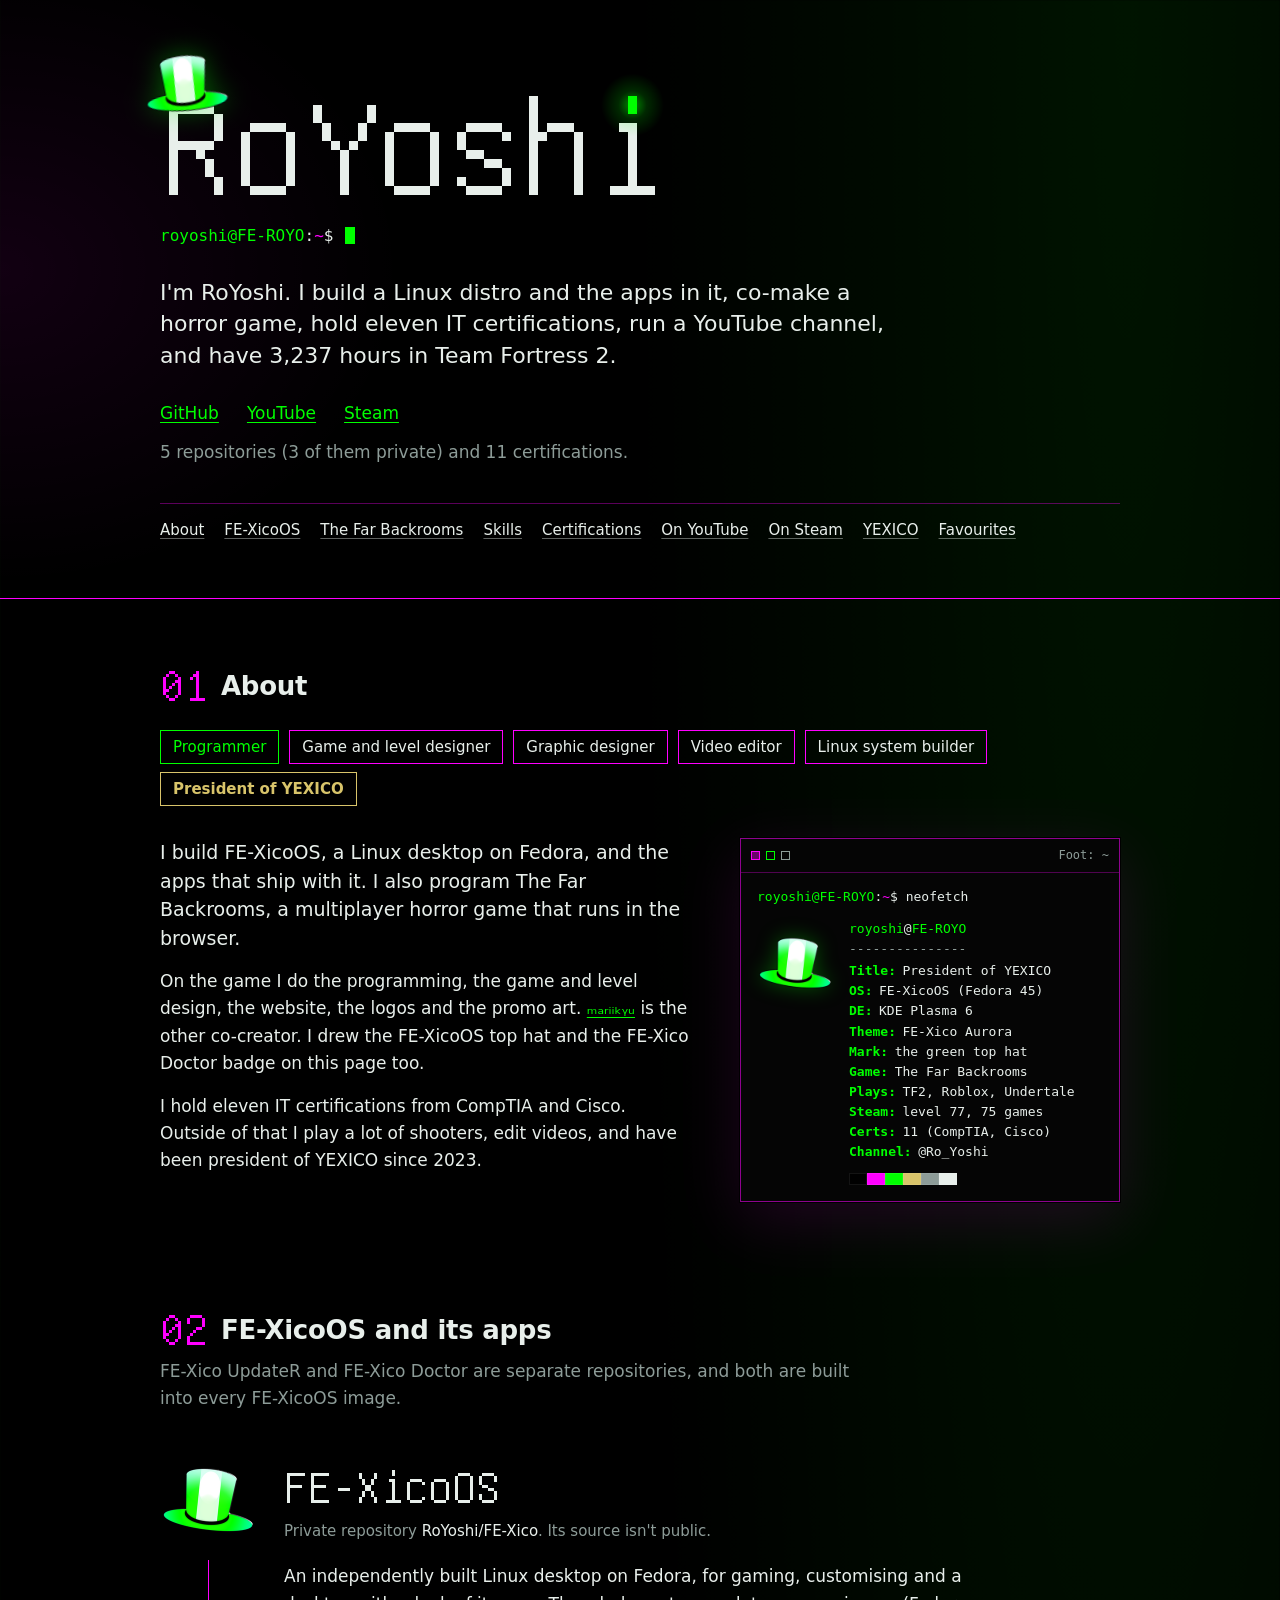
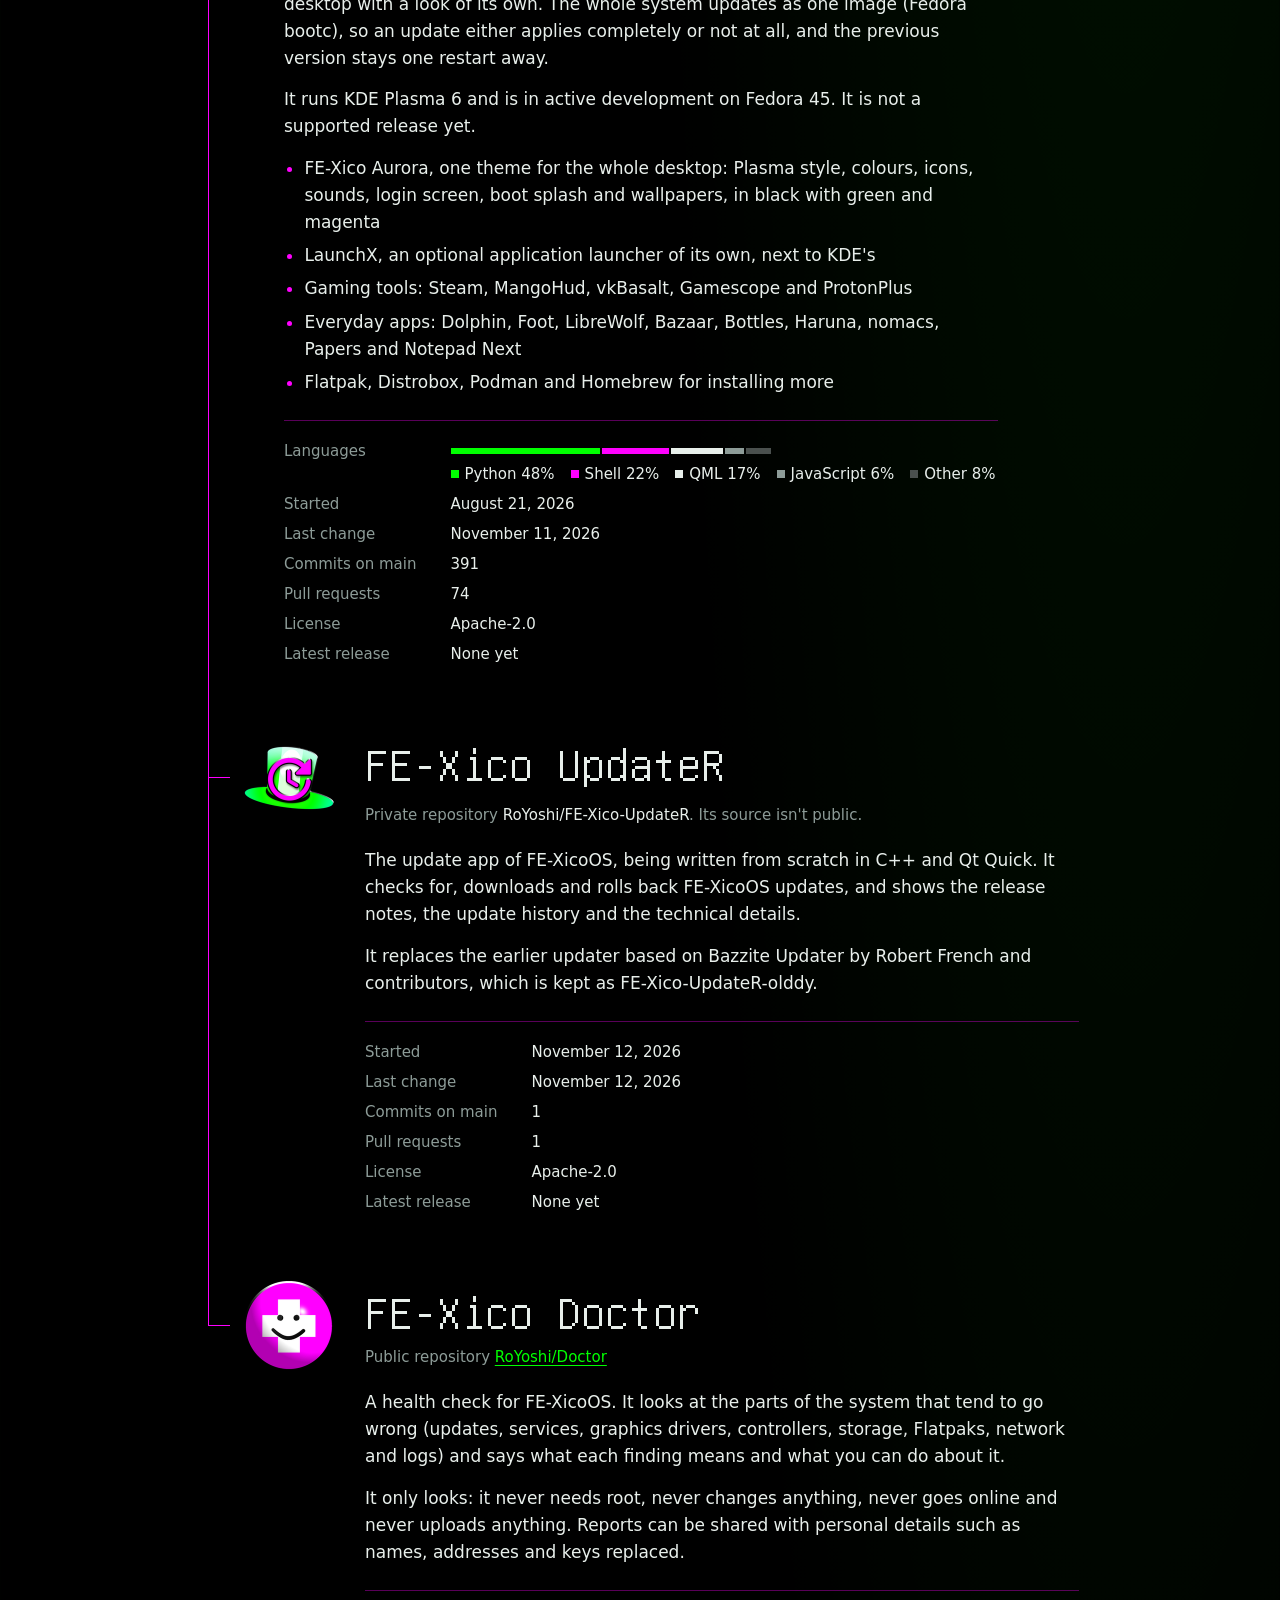
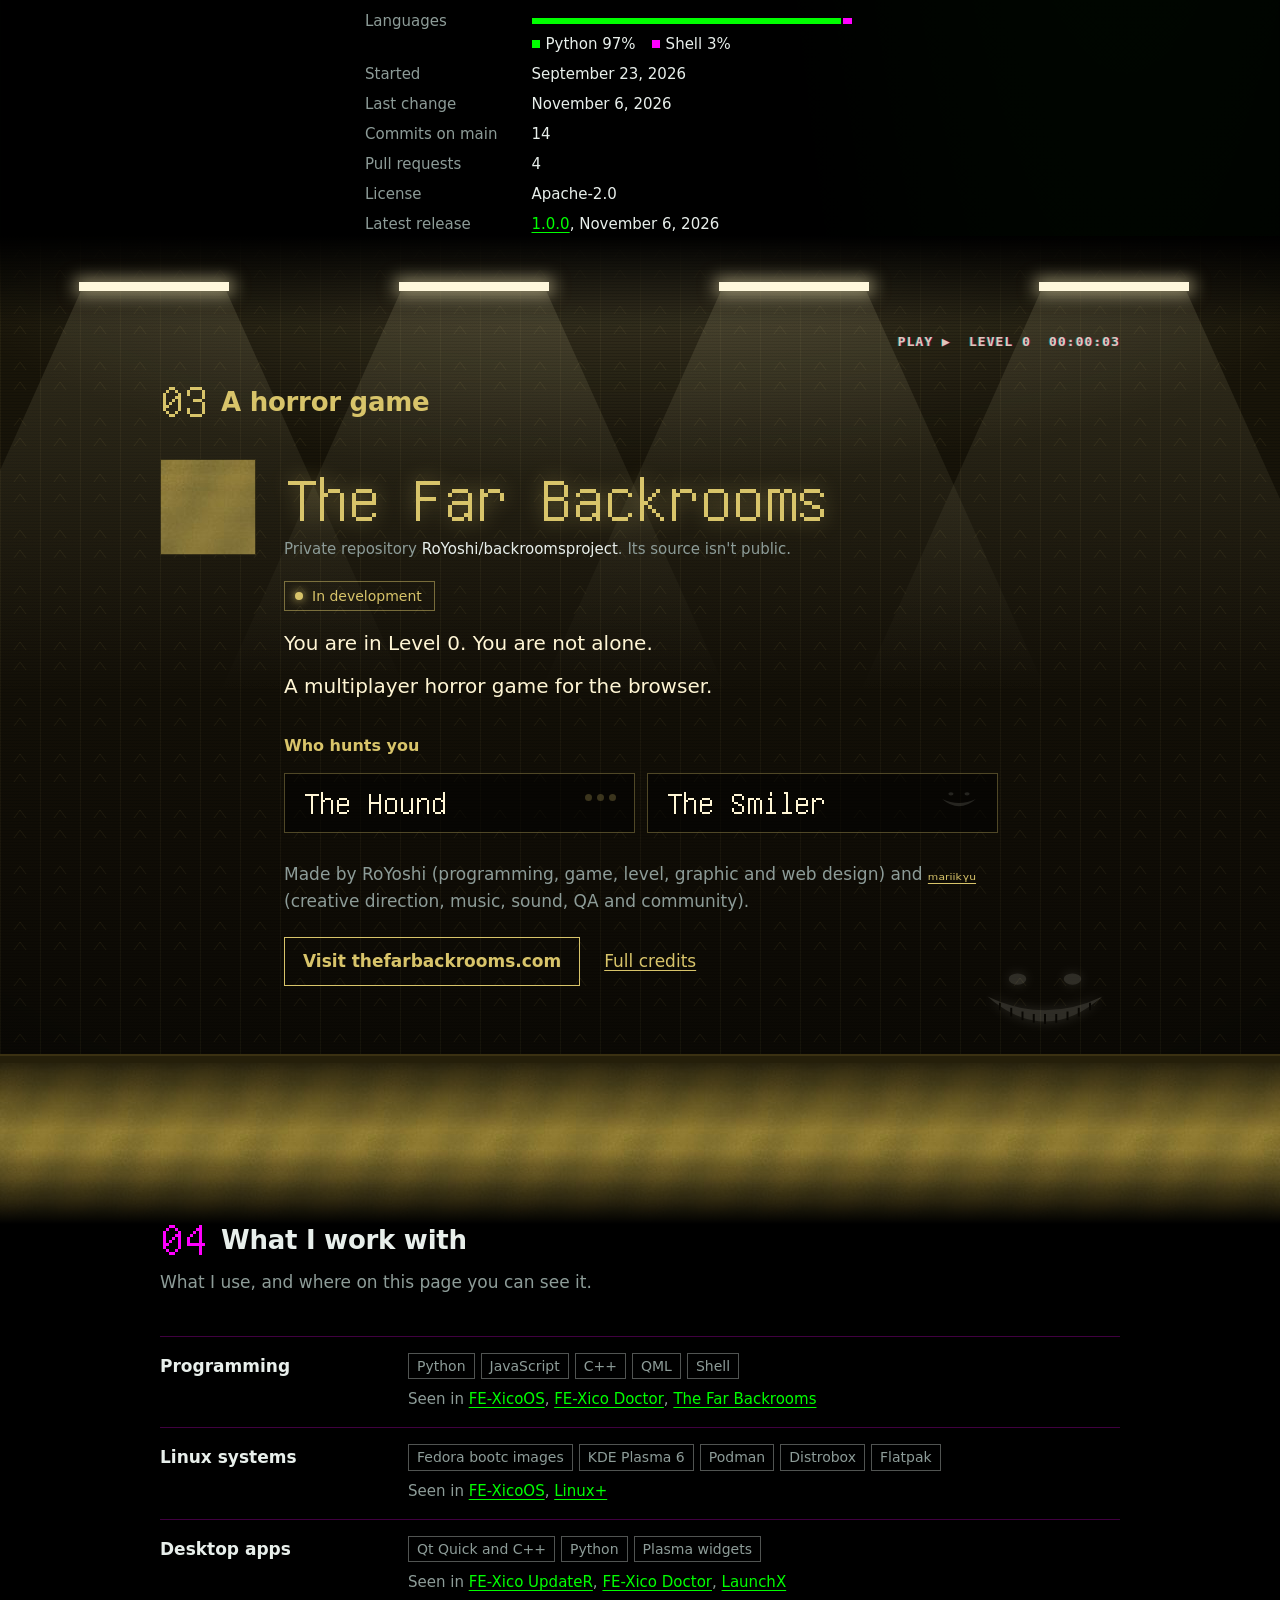
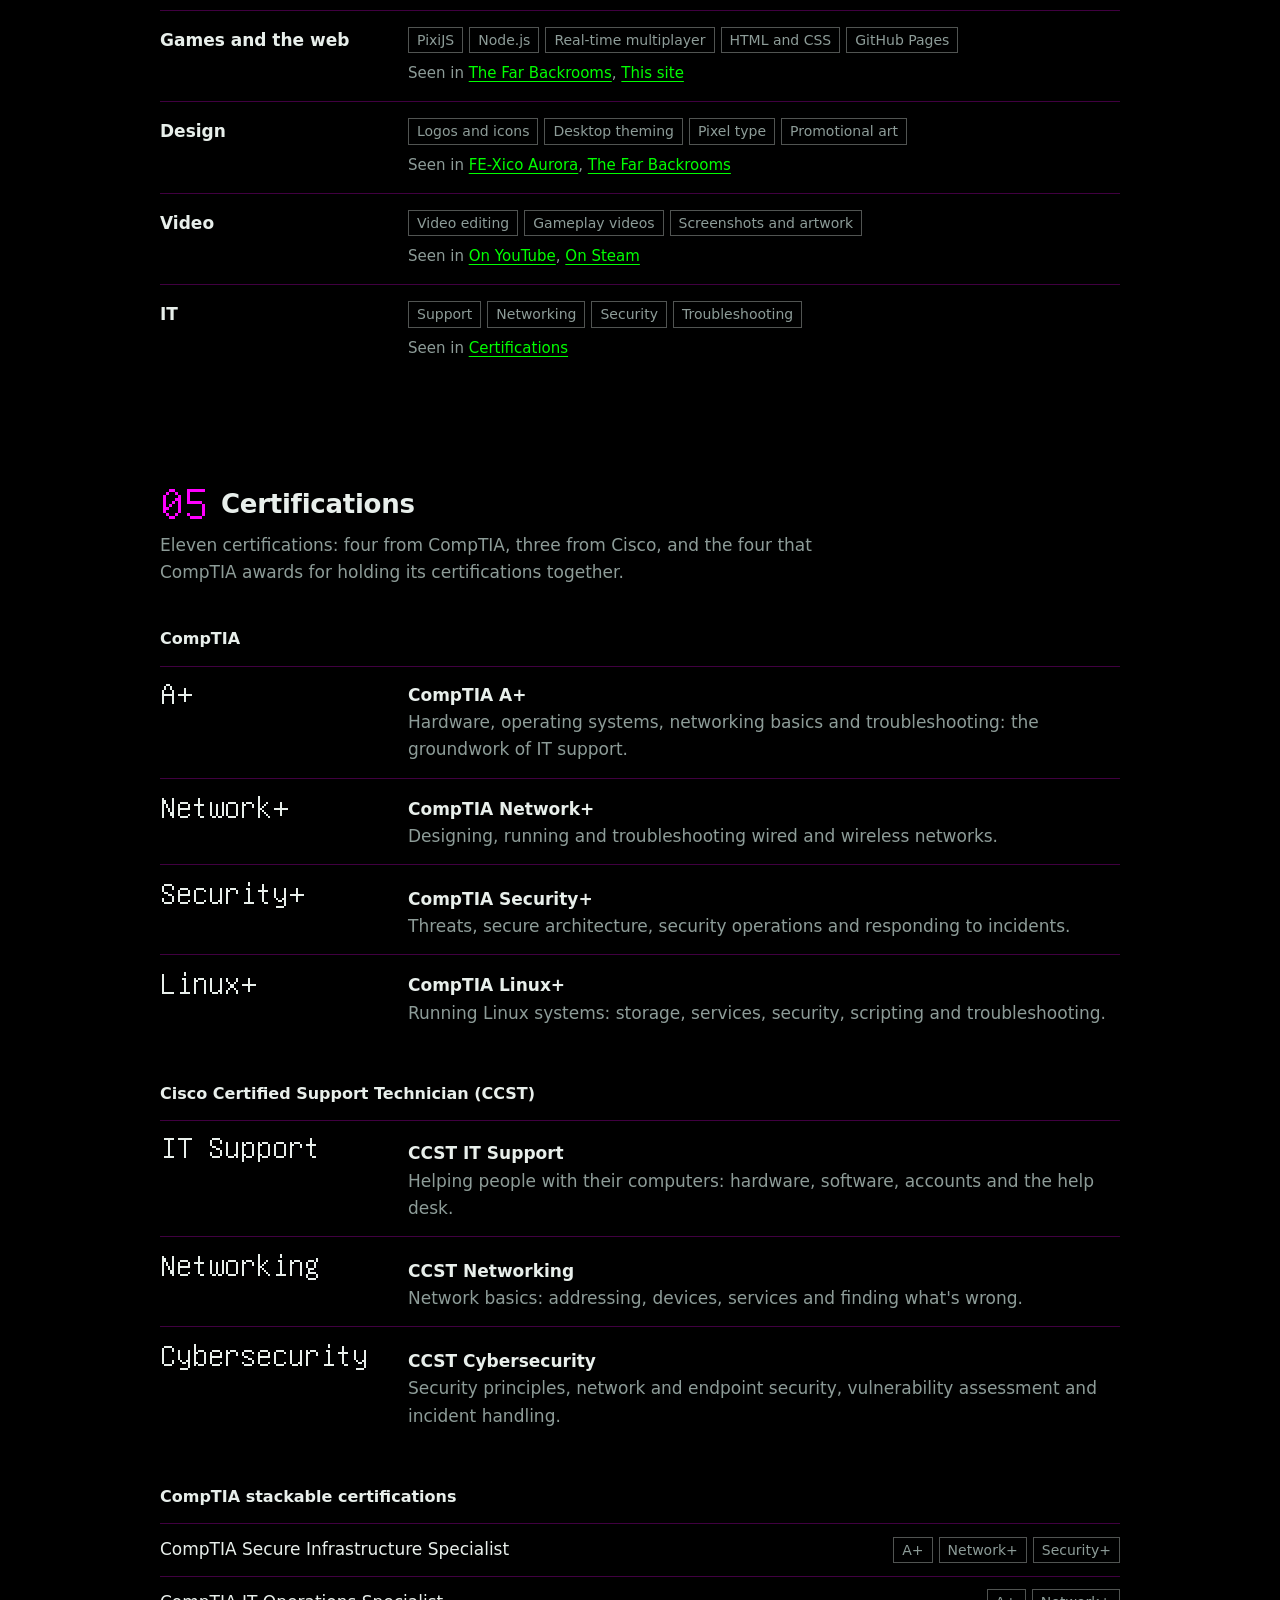
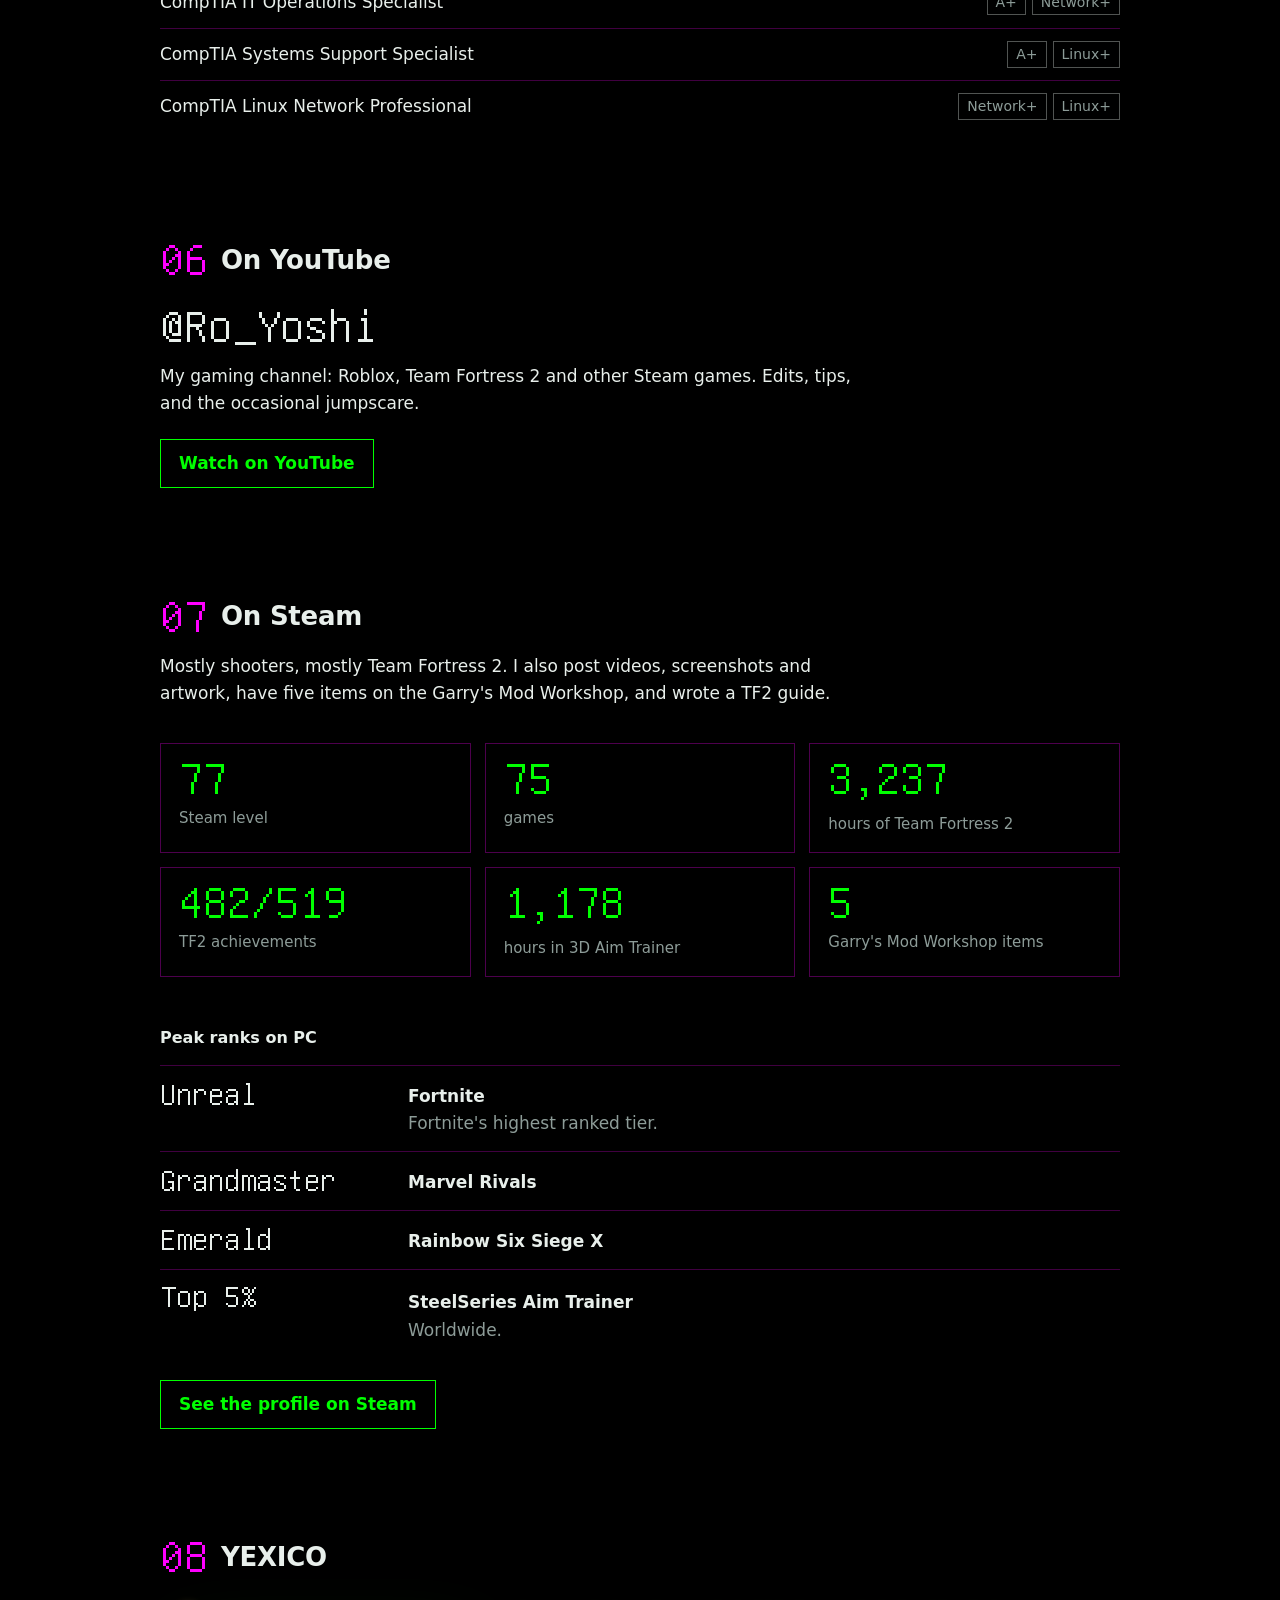
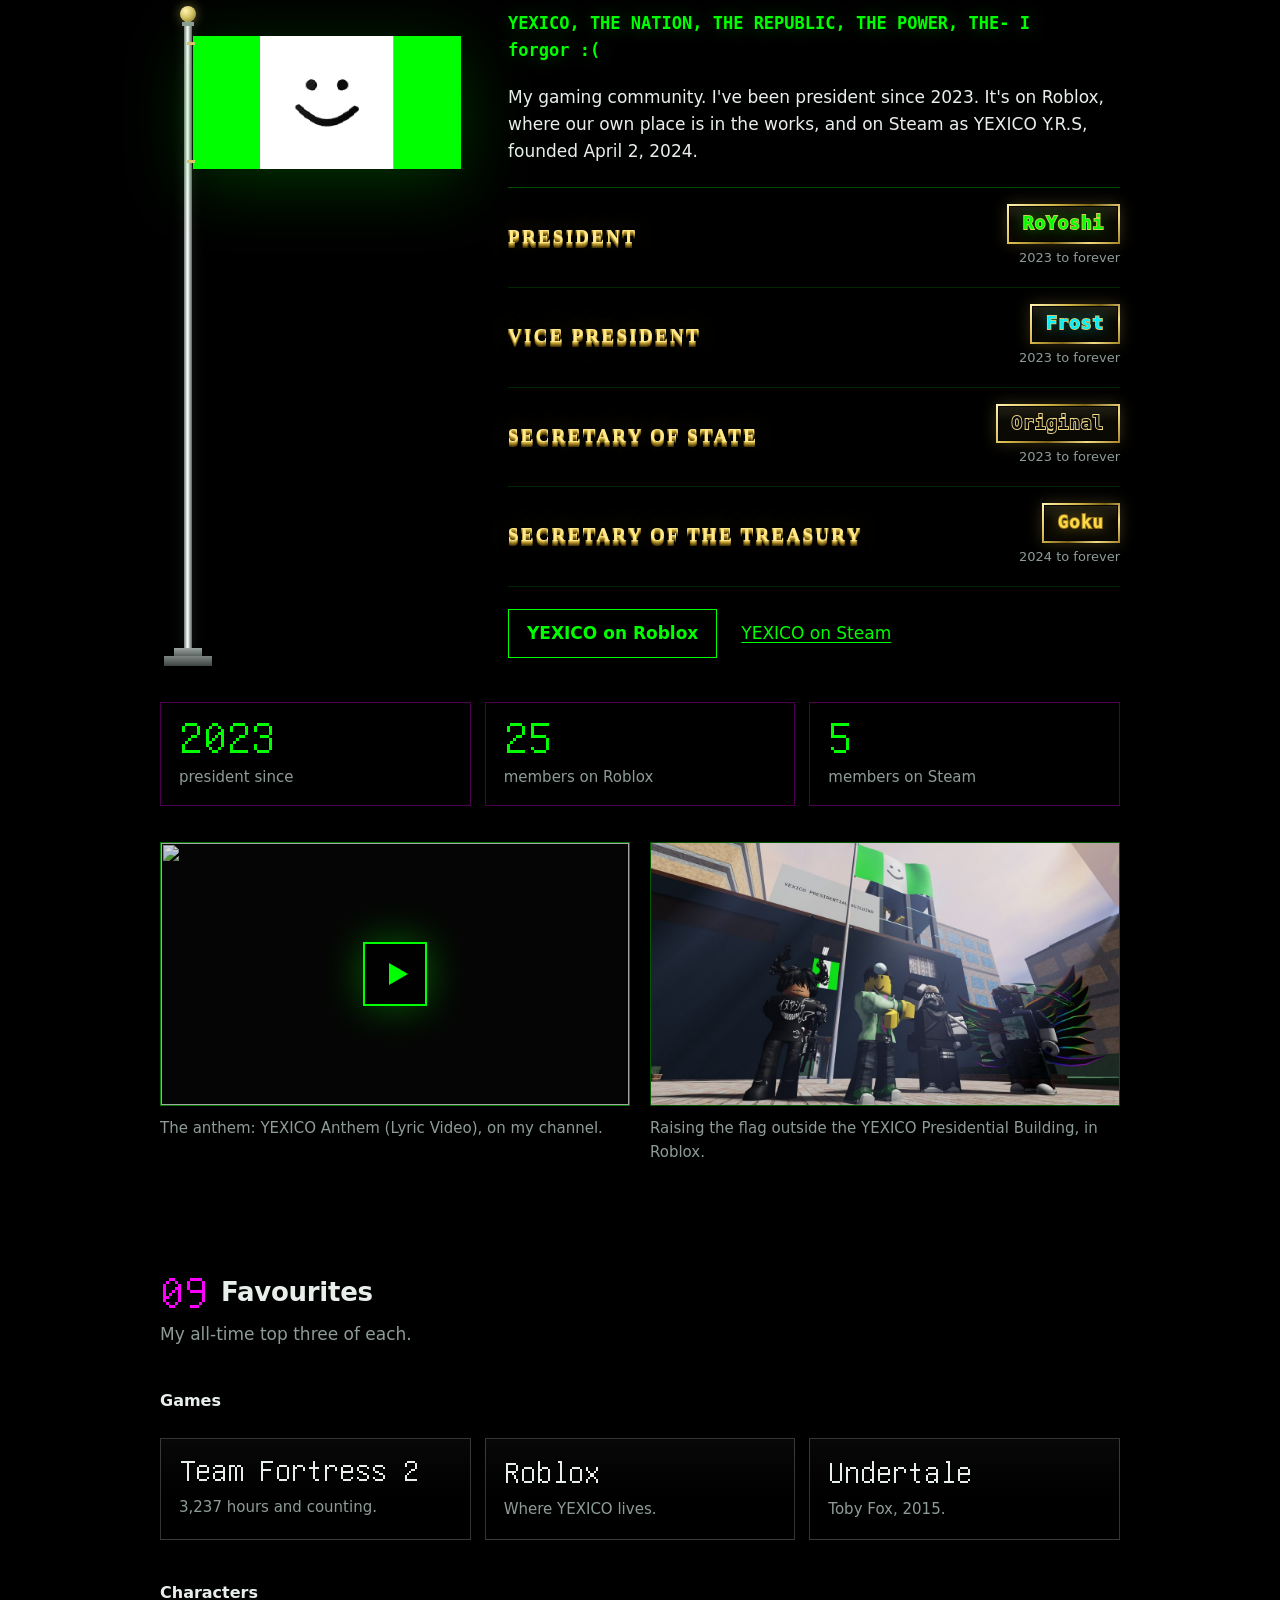
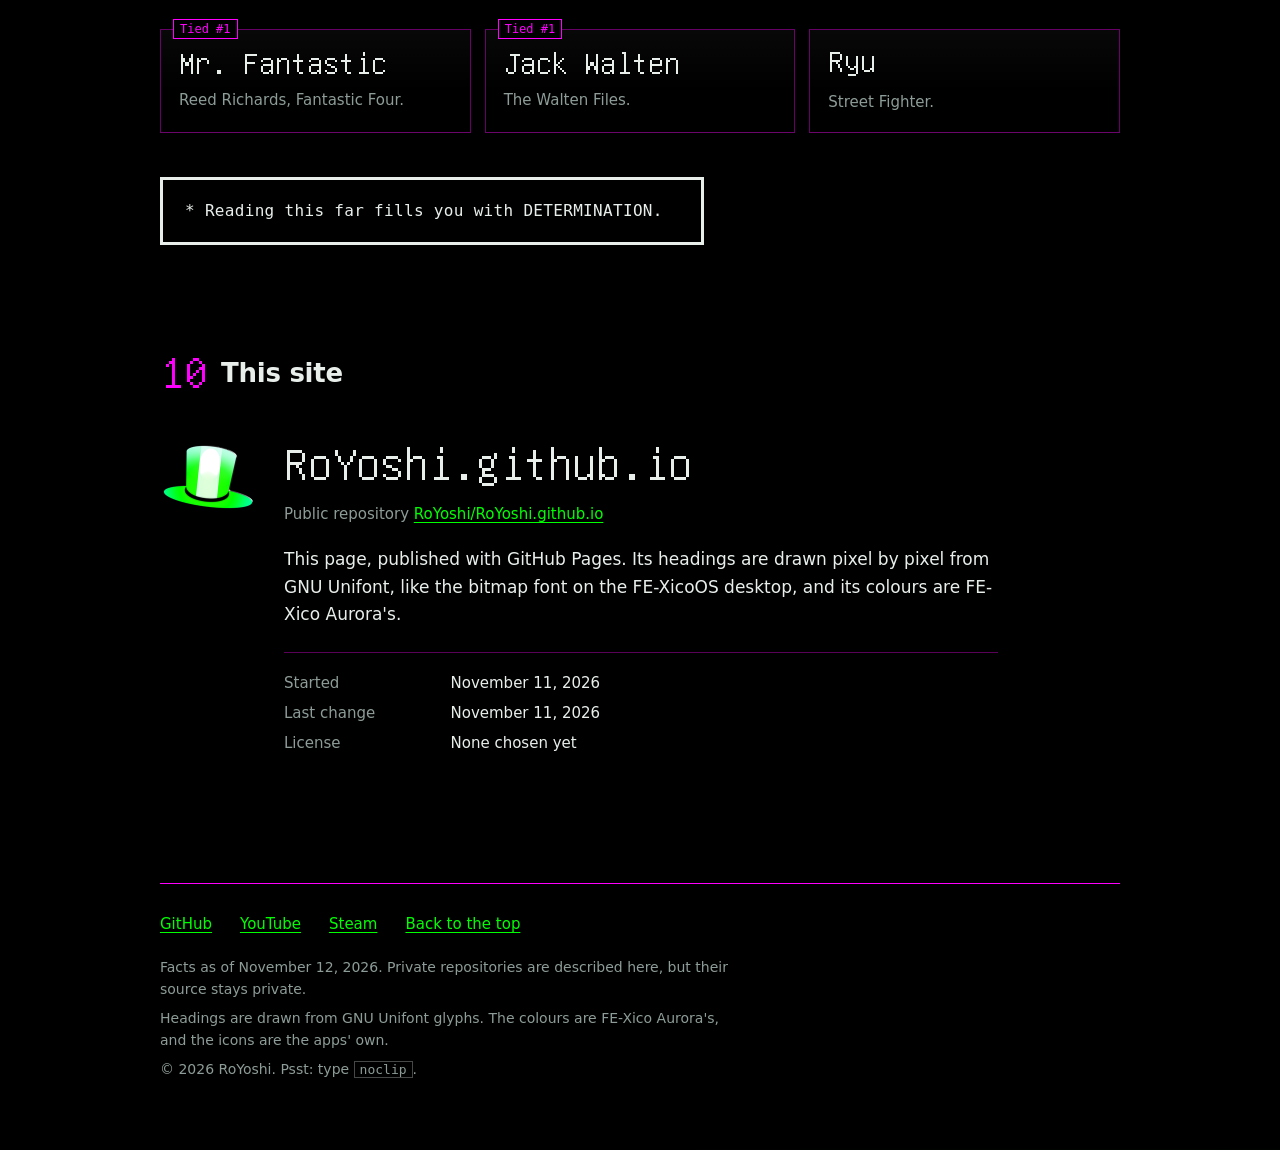
==== commit 70a4993b: "Add "man president" to the prompt's commands The prompt under the name can now type: man president  " ====
--- a/index.html
+++ b/index.html
@@ -29,7 +29,7 @@
 <a class="skip" href="#main">Skip to the content</a>
 <header class="masthead" id="top">
 <h1 class="hero"><span class="visually-hidden">RoYoshi</span><img class="hat" src="assets/icons/fe-xicoos.png" alt="" width="192" height="192"><svg class="pixel pixel--hero" viewBox="0 0 55 11" style="--w:55;--h:11" aria-hidden="true" focusable="false" shape-rendering="crispEdges"><path d="M41 0h1v1h-1zM1 1h5v1h-5zM17 1h1v1h-1zM23 1h1v1h-1zM41 1h1v1h-1zM1 2h1v1h-1zM6 2h1v1h-1zM17 2h1v1h-1zM23 2h1v1h-1zM41 2h1v1h-1zM1 3h1v1h-1zM6 3h1v1h-1zM10 3h4v1h-4zM18 3h1v1h-1zM22 3h1v1h-1zM26 3h4v1h-4zM34 3h4v1h-4zM41 3h1v1h-1zM43 3h3v1h-3zM51 3h2v1h-2zM1 4h1v1h-1zM6 4h1v1h-1zM9 4h1v1h-1zM14 4h1v1h-1zM18 4h1v1h-1zM22 4h1v1h-1zM25 4h1v1h-1zM30 4h1v1h-1zM33 4h1v1h-1zM38 4h1v1h-1zM41 4h2v1h-2zM46 4h1v1h-1zM52 4h1v1h-1zM1 5h5v1h-5zM9 5h1v1h-1zM14 5h1v1h-1zM19 5h1v1h-1zM21 5h1v1h-1zM25 5h1v1h-1zM30 5h1v1h-1zM33 5h1v1h-1zM41 5h1v1h-1zM46 5h1v1h-1zM52 5h1v1h-1zM1 6h1v1h-1zM4 6h1v1h-1zM9 6h1v1h-1zM14 6h1v1h-1zM20 6h1v1h-1zM25 6h1v1h-1zM30 6h1v1h-1zM34 6h2v1h-2zM41 6h1v1h-1zM46 6h1v1h-1zM52 6h1v1h-1zM1 7h1v1h-1zM5 7h1v1h-1zM9 7h1v1h-1zM14 7h1v1h-1zM20 7h1v1h-1zM25 7h1v1h-1zM30 7h1v1h-1zM36 7h2v1h-2zM41 7h1v1h-1zM46 7h1v1h-1zM52 7h1v1h-1zM1 8h1v1h-1zM5 8h1v1h-1zM9 8h1v1h-1zM14 8h1v1h-1zM20 8h1v1h-1zM25 8h1v1h-1zM30 8h1v1h-1zM38 8h1v1h-1zM41 8h1v1h-1zM46 8h1v1h-1zM52 8h1v1h-1zM1 9h1v1h-1zM6 9h1v1h-1zM9 9h1v1h-1zM14 9h1v1h-1zM20 9h1v1h-1zM25 9h1v1h-1zM30 9h1v1h-1zM33 9h1v1h-1zM38 9h1v1h-1zM41 9h1v1h-1zM46 9h1v1h-1zM52 9h1v1h-1zM1 10h1v1h-1zM6 10h1v1h-1zM10 10h4v1h-4zM20 10h1v1h-1zM26 10h4v1h-4zM34 10h4v1h-4zM41 10h1v1h-1zM46 10h1v1h-1zM50 10h5v1h-5z"/><radialGradient id="glow-pixel--hero"><stop offset="0" stop-color="#00FF00" stop-opacity="0.55"/><stop offset="0.45" stop-color="#00FF00" stop-opacity="0.16"/><stop offset="1" stop-color="#00FF00" stop-opacity="0"/></radialGradient><circle class="halo" cx="52.5" cy="1" r="3.5" fill="url(#glow-pixel--hero)" shape-rendering="auto"/><path class="dot" d="M52 0h1v1h-1zM52 1h1v1h-1z"/></svg></h1>
-<p class="prompt"><span class="p-user">royoshi@FE-ROYO</span>:<span class="p-path">~</span>$ <span class="prompt__cmd" data-lines="[&quot;./build --everything&quot;, &quot;sudo bootc upgrade&quot;, &quot;hat --tip&quot;, &quot;whoami  # president of YEXICO&quot;, &quot;steam -applaunch 440  # TF2, again&quot;, &quot;uptime  # 3,237 hours in TF2&quot;, &quot;sudo make me a sandvich&quot;, &quot;echo \&quot;Gamin n&#x27; Gamin\&quot;&quot;, &quot;yexico --anthem --volume max&quot;, &quot;ssh president@yexico&quot;, &quot;noclip --level 0&quot;, &quot;ping hound  # it heard that&quot;, &quot;cat walten_files.vhs&quot;, &quot;systemctl restart determination&quot;, &quot;echo &#x27;\u2193 \u2198 \u2192 + punch&#x27;  # hadoken&quot;, &quot;ls ~/certs | wc -l  # 11&quot;, &quot;draw top_hat.png --green&quot;, &quot;render jumpscare_final_FINAL_v7.mp4&quot;, &quot;aim-trainer --hours 1178&quot;, &quot;git commit -m &#x27;works on FE-ROYO&#x27;&quot;, &quot;rm -rf ~/bugs&quot;, &quot;echo &#x27;S U B S C R I B E .&#x27;&quot;, &quot;man sleep  # no manual entry&quot;]">./build --everything</span><span class="cursor" aria-hidden="true"></span></p>
+<p class="prompt"><span class="p-user">royoshi@FE-ROYO</span>:<span class="p-path">~</span>$ <span class="prompt__cmd" data-lines="[&quot;./build --everything&quot;, &quot;sudo bootc upgrade&quot;, &quot;hat --tip&quot;, &quot;whoami  # president of YEXICO&quot;, &quot;man president  # no man entry found&quot;, &quot;steam -applaunch 440  # TF2, again&quot;, &quot;uptime  # 3,237 hours in TF2&quot;, &quot;sudo make me a sandvich&quot;, &quot;echo \&quot;Gamin n&#x27; Gamin\&quot;&quot;, &quot;yexico --anthem --volume max&quot;, &quot;ssh president@yexico&quot;, &quot;noclip --level 0&quot;, &quot;ping hound  # it heard that&quot;, &quot;cat walten_files.vhs&quot;, &quot;systemctl restart determination&quot;, &quot;echo &#x27;\u2193 \u2198 \u2192 + punch&#x27;  # hadoken&quot;, &quot;ls ~/certs | wc -l  # 11&quot;, &quot;draw top_hat.png --green&quot;, &quot;render jumpscare_final_FINAL_v7.mp4&quot;, &quot;aim-trainer --hours 1178&quot;, &quot;git commit -m &#x27;works on FE-ROYO&#x27;&quot;, &quot;rm -rf ~/bugs&quot;, &quot;echo &#x27;S U B S C R I B E .&#x27;&quot;, &quot;man sleep  # no manual entry&quot;]">./build --everything</span><span class="cursor" aria-hidden="true"></span></p>
 <p class="intro">I&#x27;m RoYoshi. I build a Linux distro and the apps in it, co-make a horror game, hold eleven IT certifications, run a YouTube channel, and have 3,237 hours in Team Fortress 2.</p>
 <ul class="elsewhere"><li><a href="https://github.com/RoYoshi">GitHub</a></li><li><a href="https://www.youtube.com/@Ro_Yoshi">YouTube</a></li><li><a href="https://steamcommunity.com/id/RoYoshi/">Steam</a></li></ul>
 <p class="profile">5 repositories (3 of them private) and 11 certifications.</p>
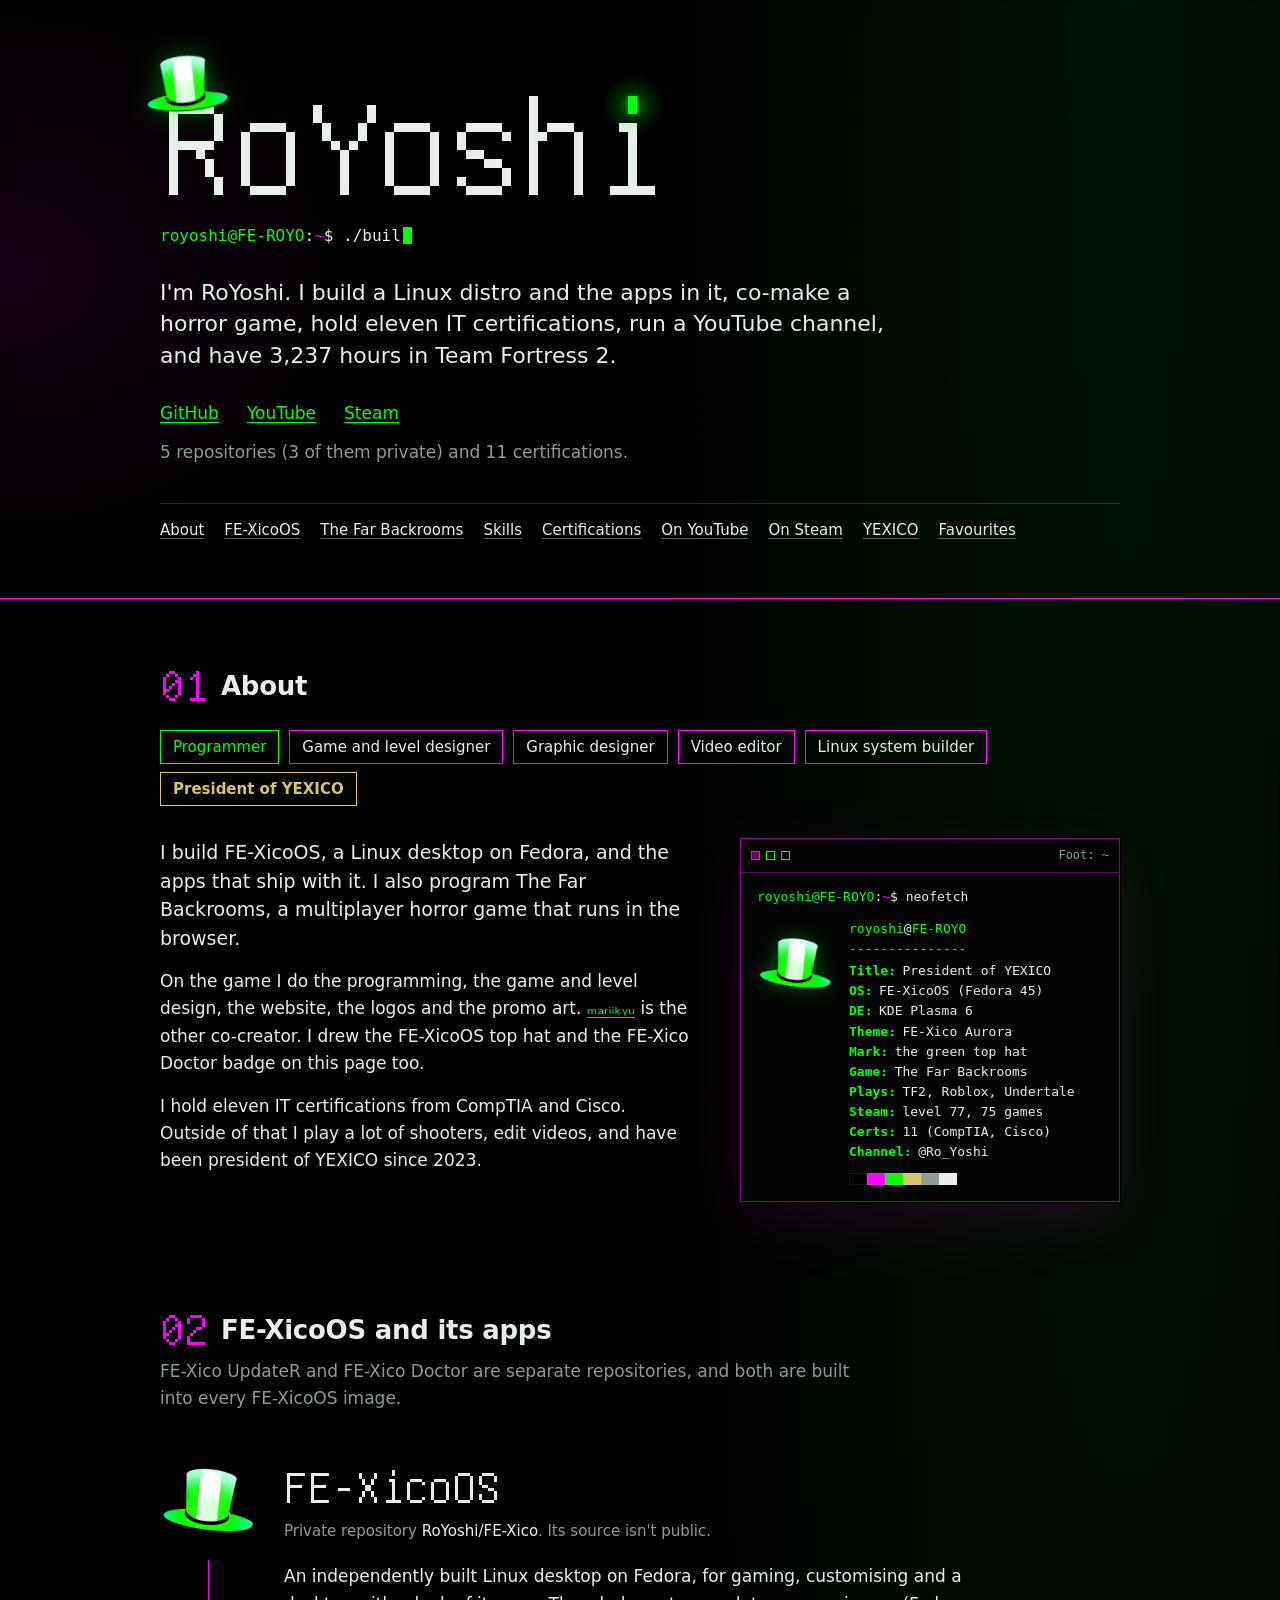
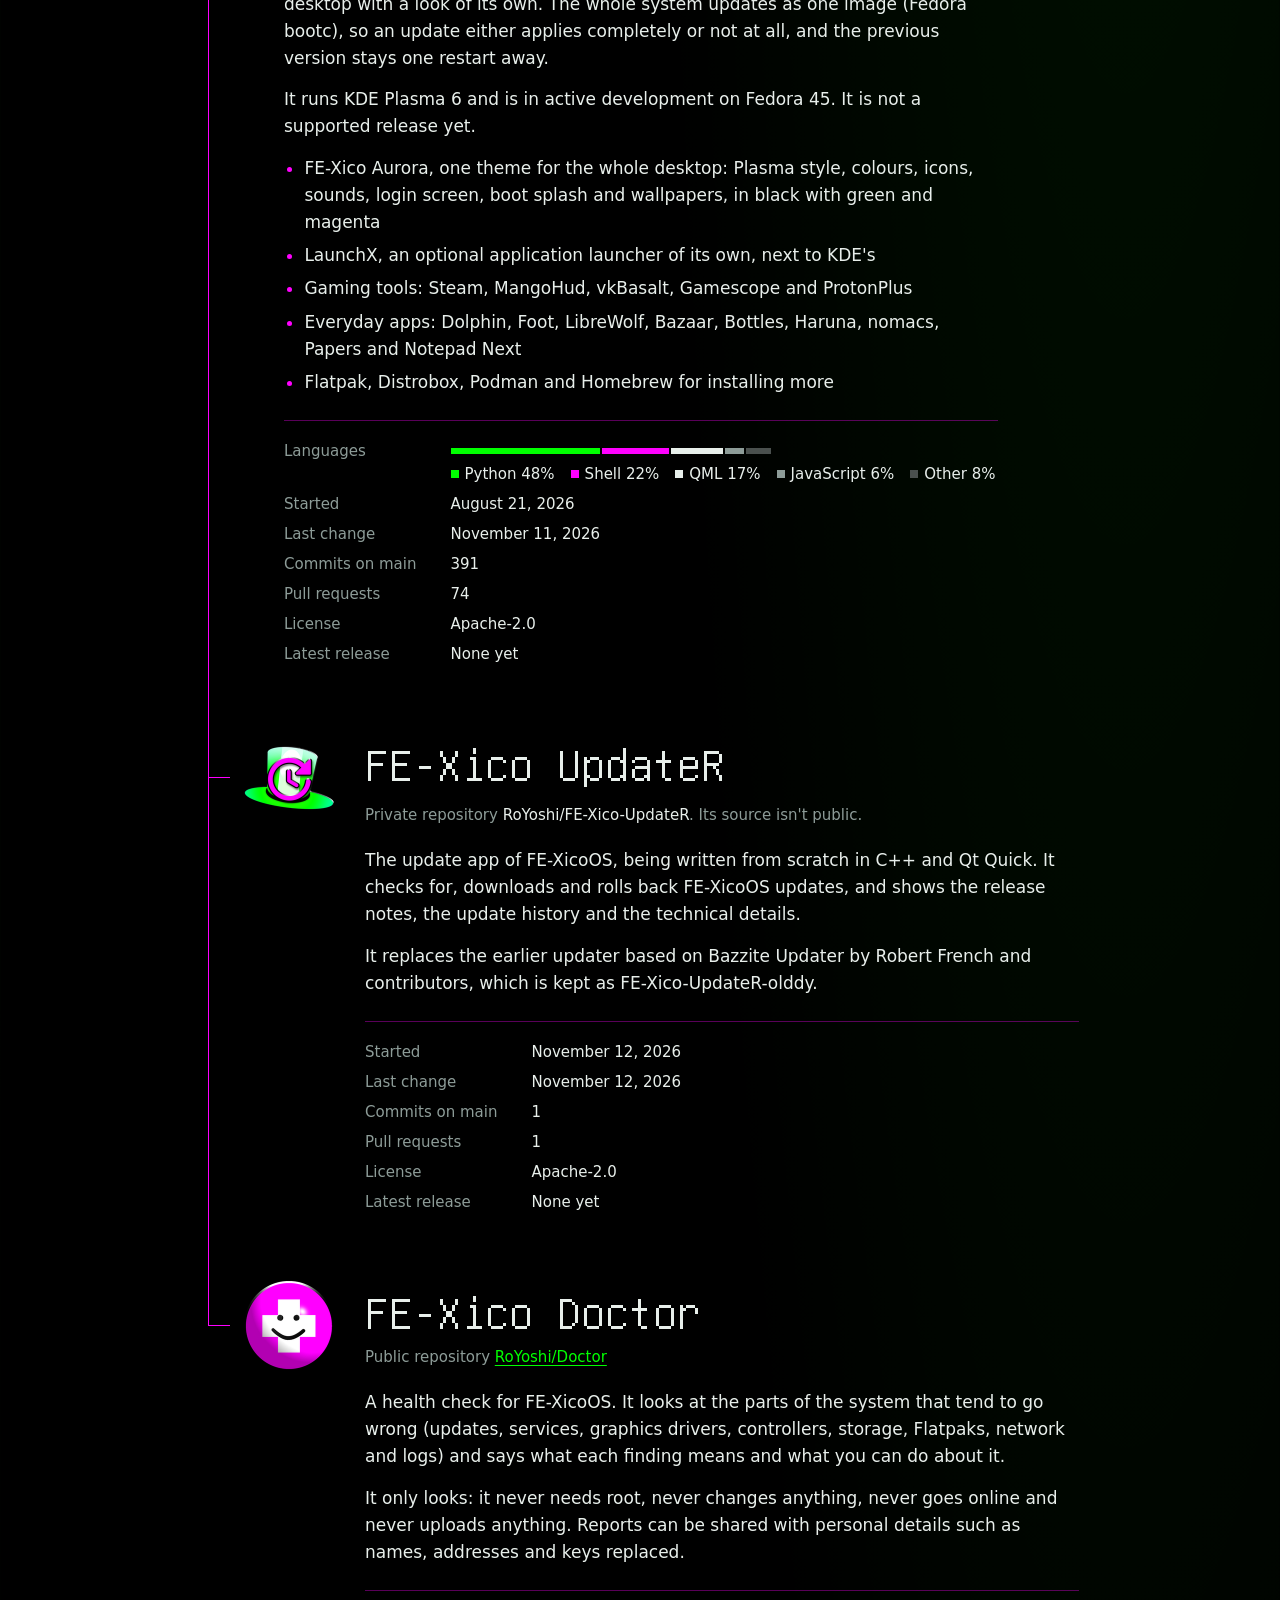
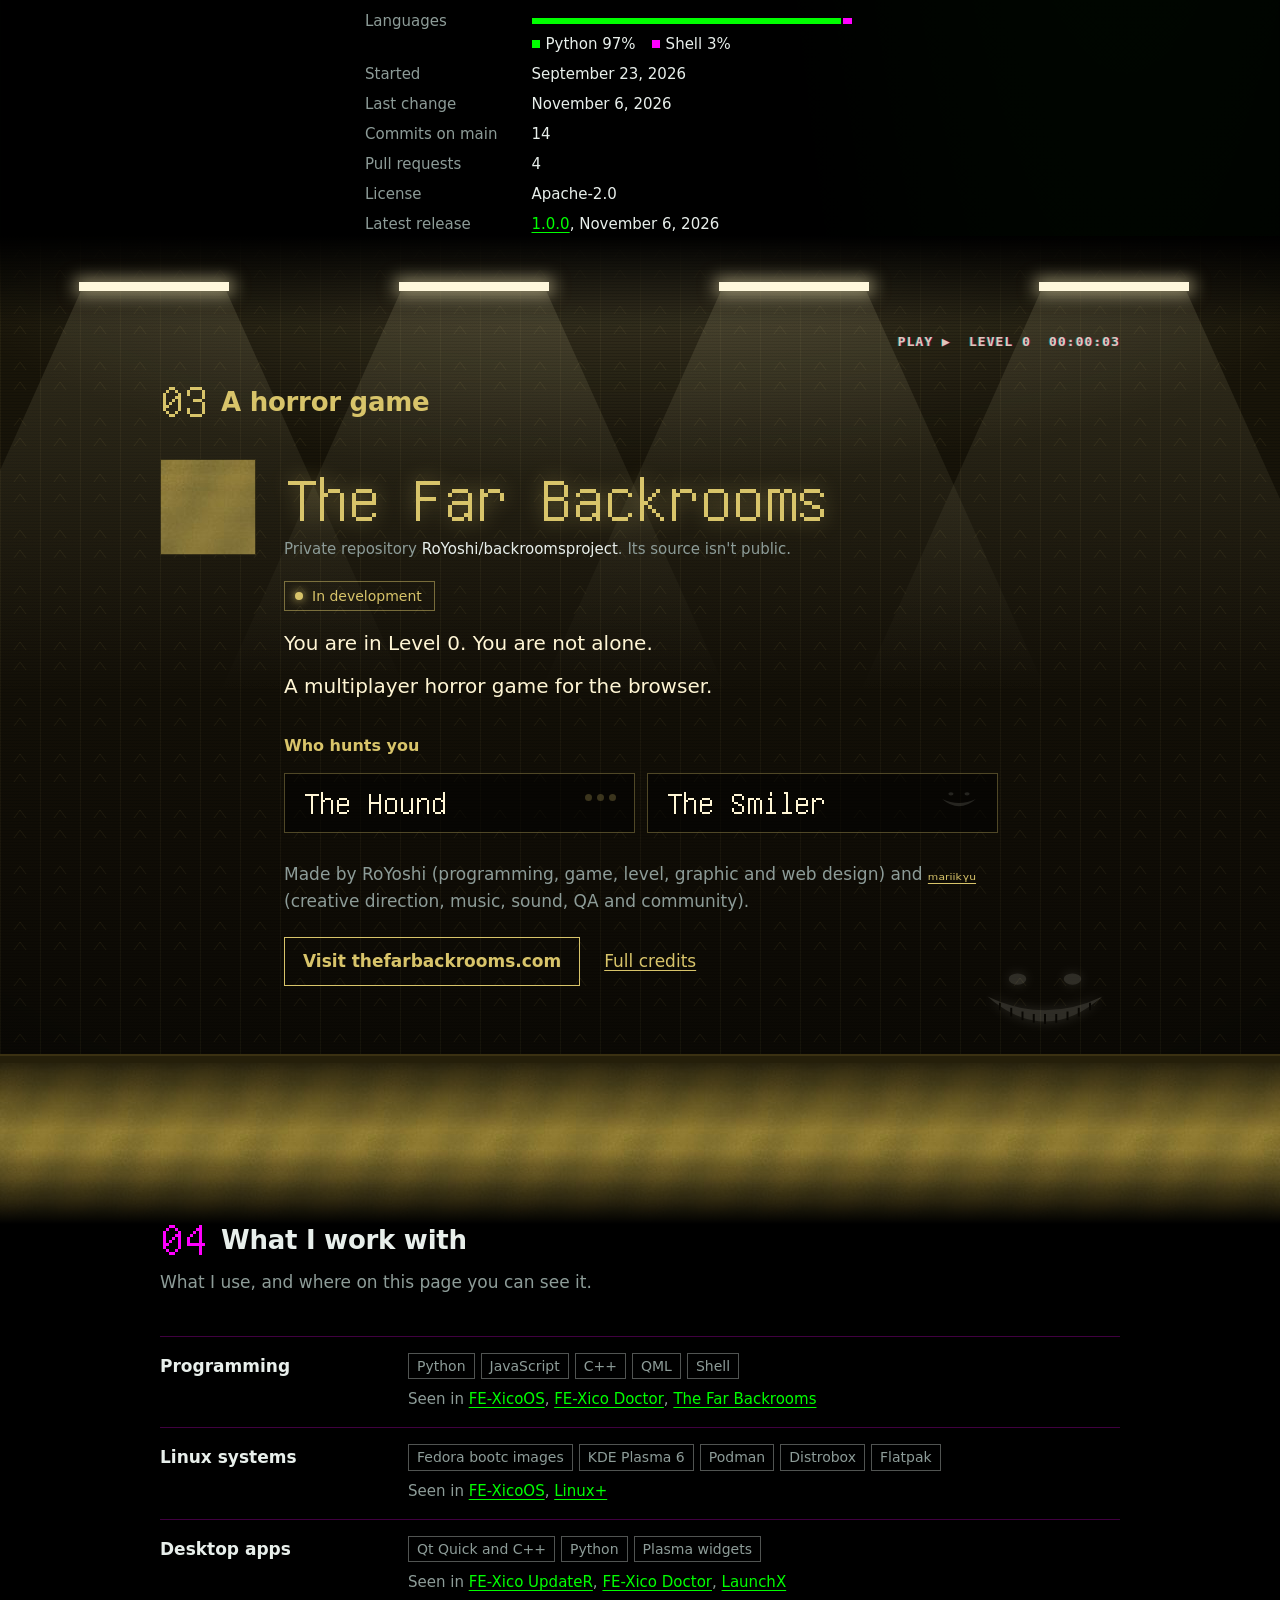
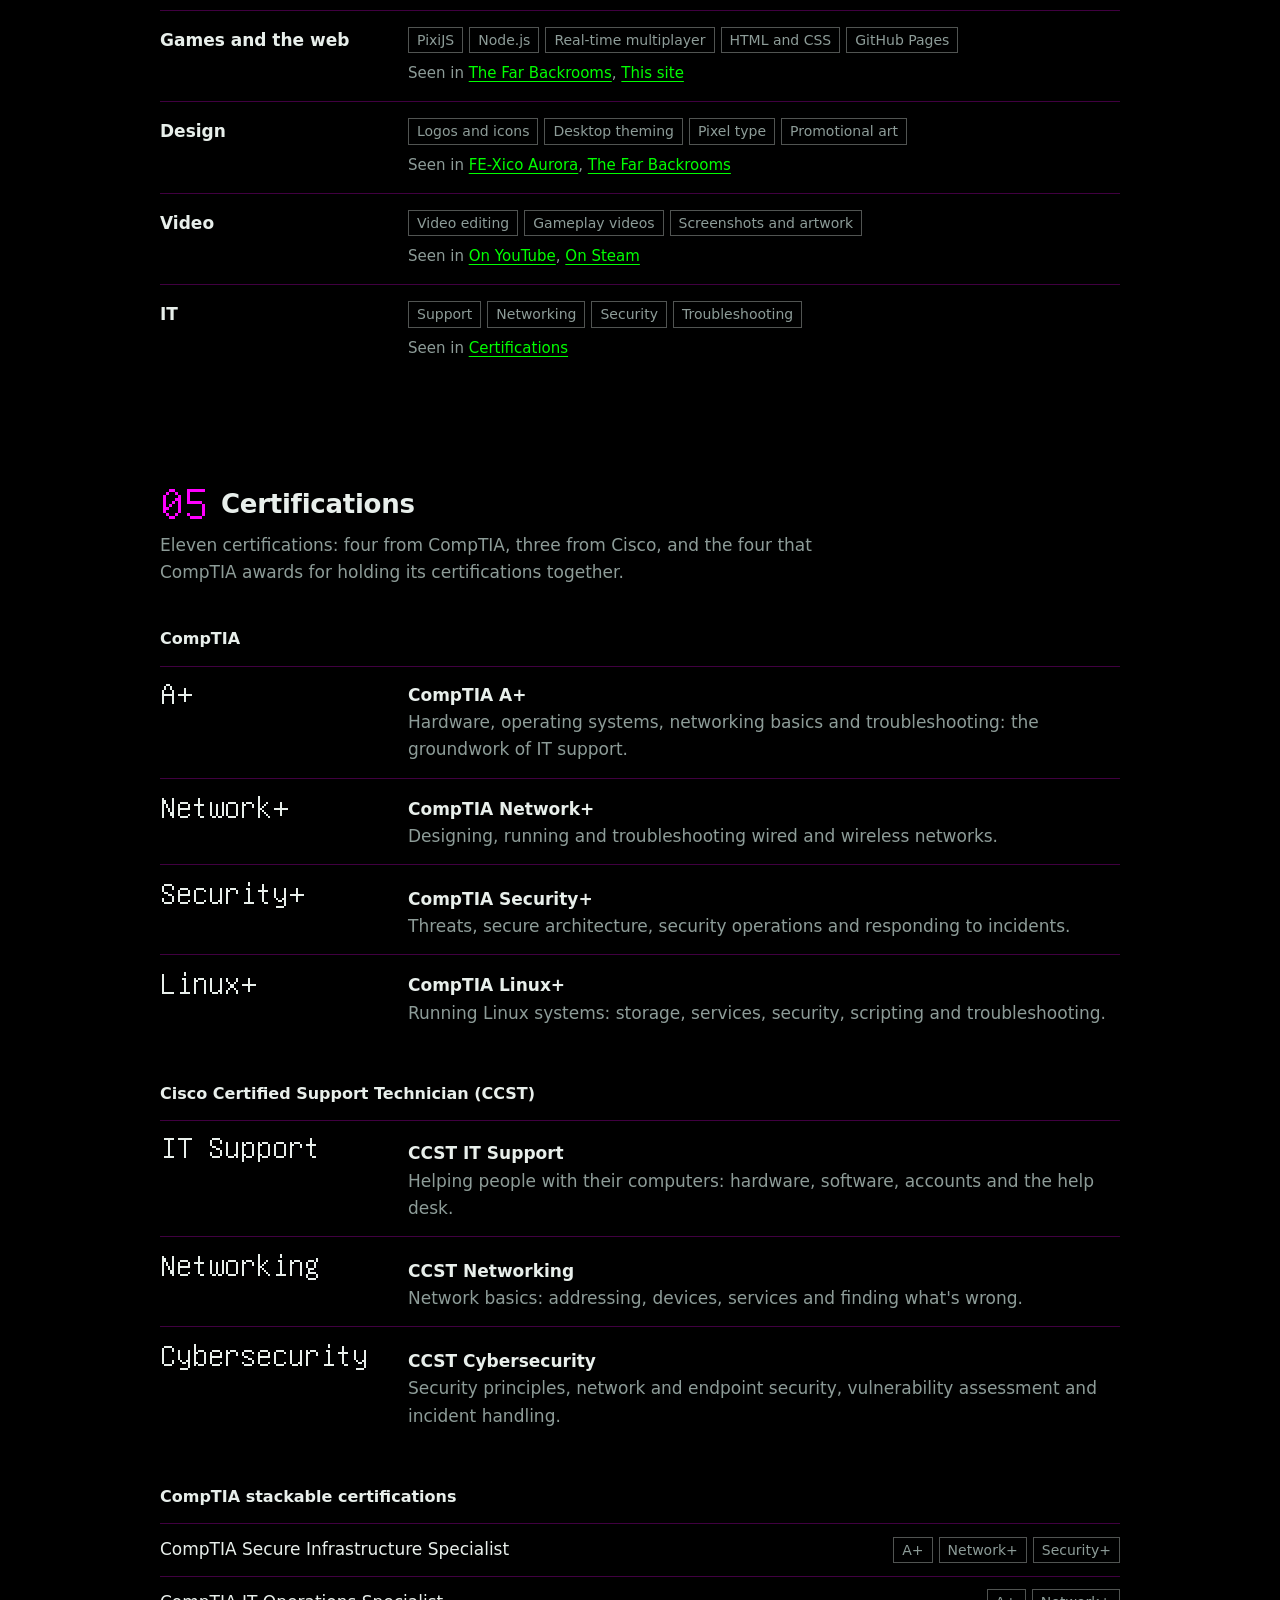
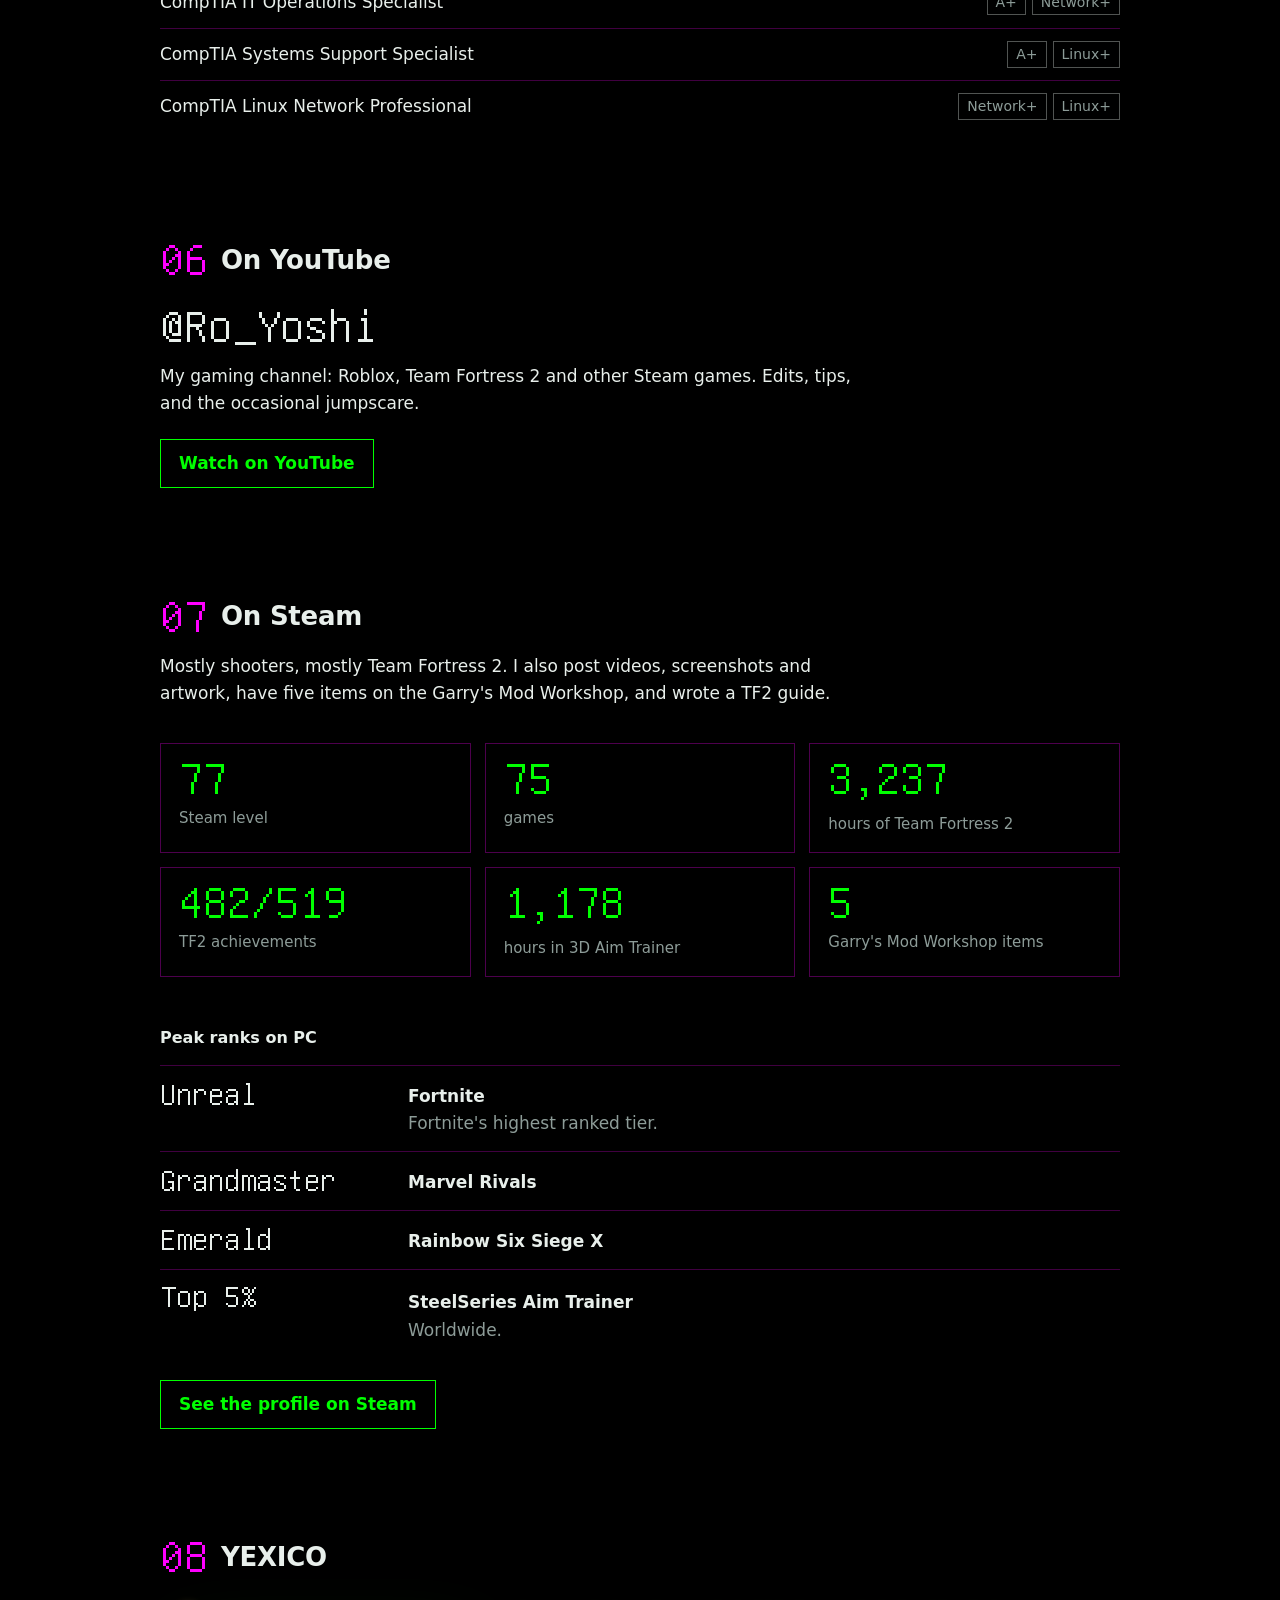
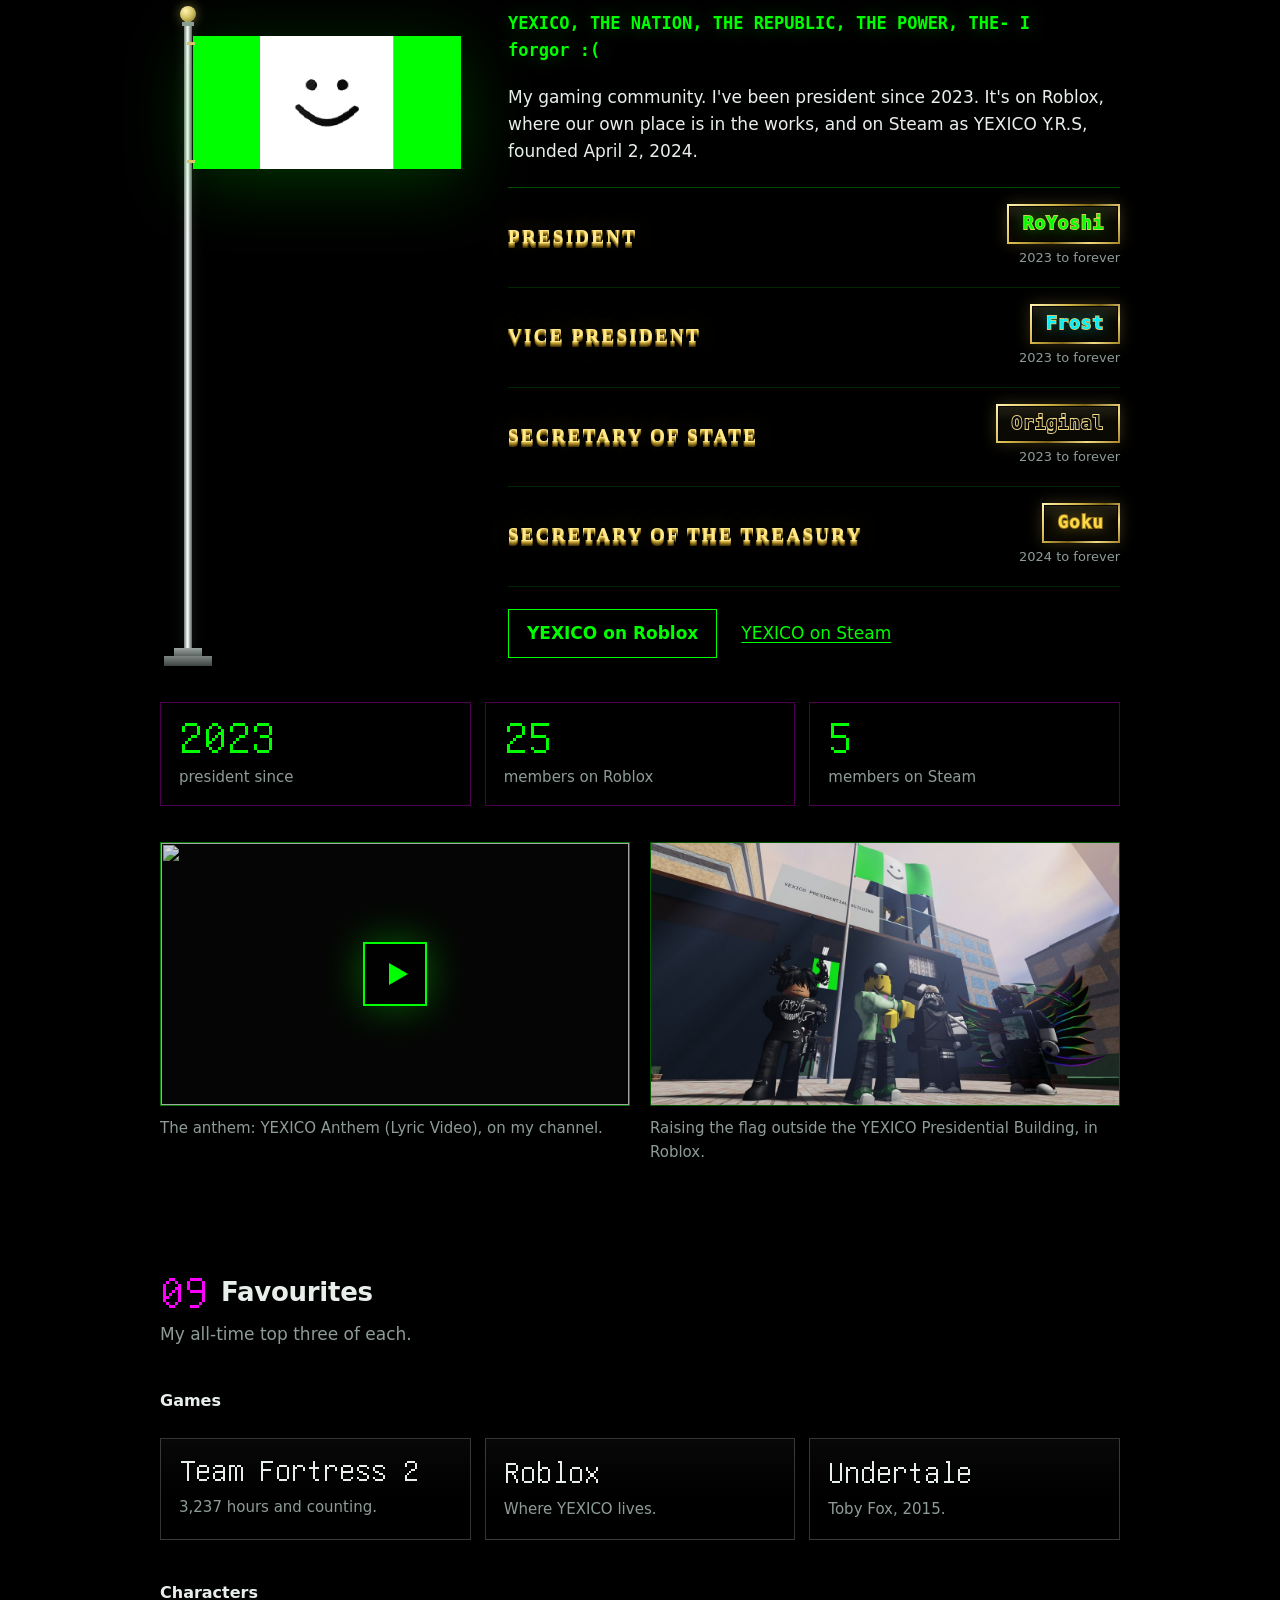
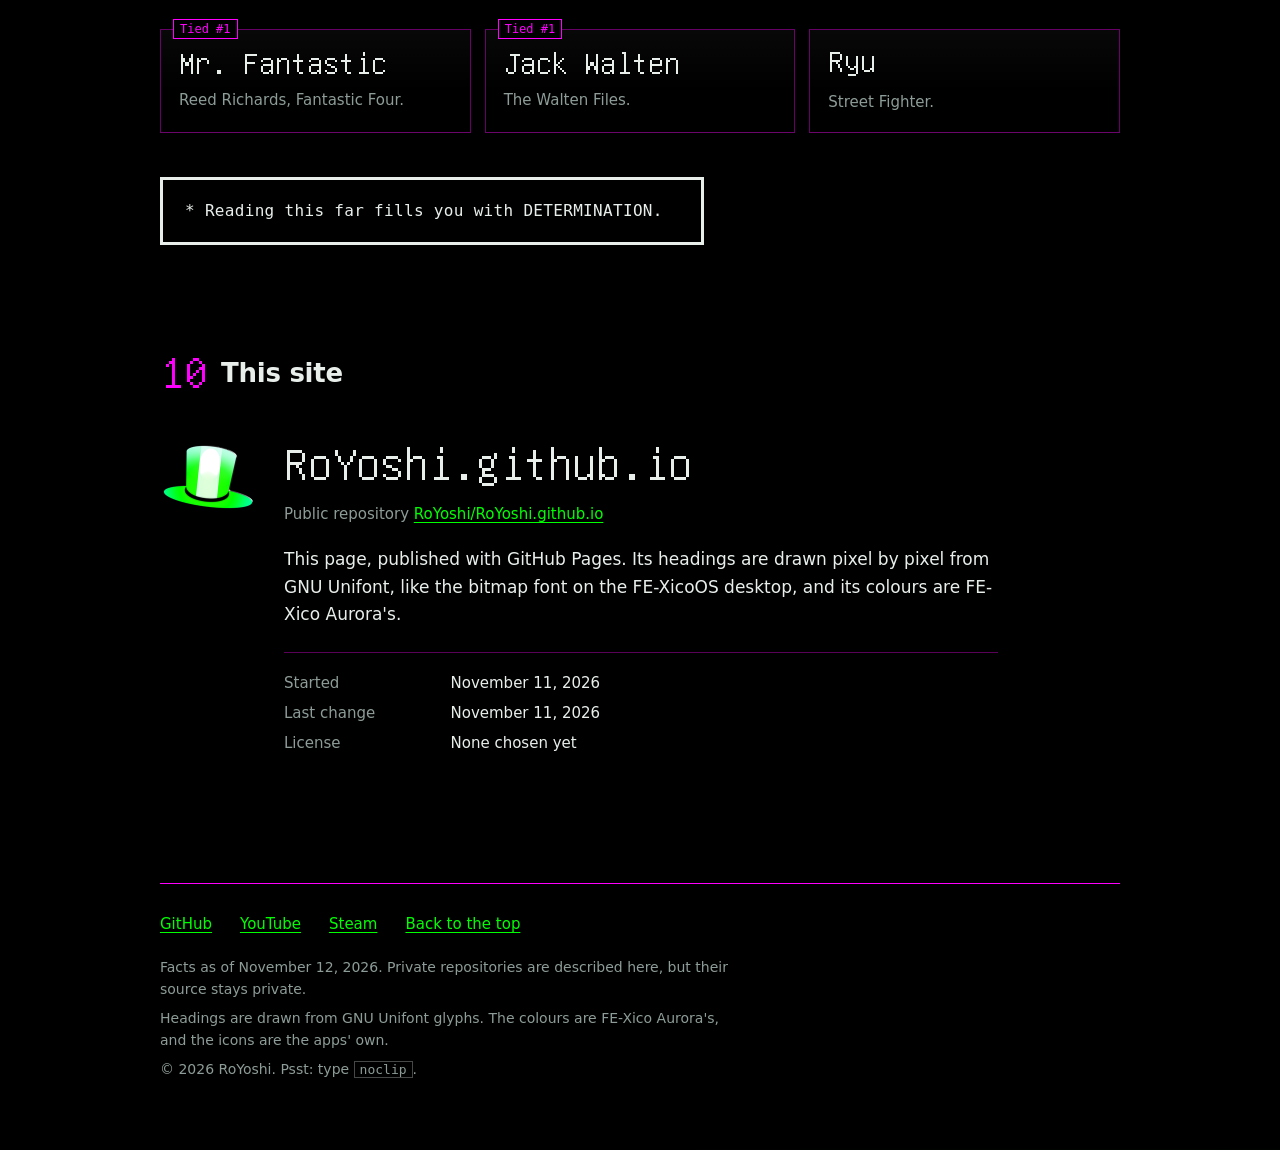
==== commit 7a0adc1b: "Add echo "Hello YEXICO!" to the prompt's commands" ====
--- a/index.html
+++ b/index.html
@@ -29,7 +29,7 @@
 <a class="skip" href="#main">Skip to the content</a>
 <header class="masthead" id="top">
 <h1 class="hero"><span class="visually-hidden">RoYoshi</span><img class="hat" src="assets/icons/fe-xicoos.png" alt="" width="192" height="192"><svg class="pixel pixel--hero" viewBox="0 0 55 11" style="--w:55;--h:11" aria-hidden="true" focusable="false" shape-rendering="crispEdges"><path d="M41 0h1v1h-1zM1 1h5v1h-5zM17 1h1v1h-1zM23 1h1v1h-1zM41 1h1v1h-1zM1 2h1v1h-1zM6 2h1v1h-1zM17 2h1v1h-1zM23 2h1v1h-1zM41 2h1v1h-1zM1 3h1v1h-1zM6 3h1v1h-1zM10 3h4v1h-4zM18 3h1v1h-1zM22 3h1v1h-1zM26 3h4v1h-4zM34 3h4v1h-4zM41 3h1v1h-1zM43 3h3v1h-3zM51 3h2v1h-2zM1 4h1v1h-1zM6 4h1v1h-1zM9 4h1v1h-1zM14 4h1v1h-1zM18 4h1v1h-1zM22 4h1v1h-1zM25 4h1v1h-1zM30 4h1v1h-1zM33 4h1v1h-1zM38 4h1v1h-1zM41 4h2v1h-2zM46 4h1v1h-1zM52 4h1v1h-1zM1 5h5v1h-5zM9 5h1v1h-1zM14 5h1v1h-1zM19 5h1v1h-1zM21 5h1v1h-1zM25 5h1v1h-1zM30 5h1v1h-1zM33 5h1v1h-1zM41 5h1v1h-1zM46 5h1v1h-1zM52 5h1v1h-1zM1 6h1v1h-1zM4 6h1v1h-1zM9 6h1v1h-1zM14 6h1v1h-1zM20 6h1v1h-1zM25 6h1v1h-1zM30 6h1v1h-1zM34 6h2v1h-2zM41 6h1v1h-1zM46 6h1v1h-1zM52 6h1v1h-1zM1 7h1v1h-1zM5 7h1v1h-1zM9 7h1v1h-1zM14 7h1v1h-1zM20 7h1v1h-1zM25 7h1v1h-1zM30 7h1v1h-1zM36 7h2v1h-2zM41 7h1v1h-1zM46 7h1v1h-1zM52 7h1v1h-1zM1 8h1v1h-1zM5 8h1v1h-1zM9 8h1v1h-1zM14 8h1v1h-1zM20 8h1v1h-1zM25 8h1v1h-1zM30 8h1v1h-1zM38 8h1v1h-1zM41 8h1v1h-1zM46 8h1v1h-1zM52 8h1v1h-1zM1 9h1v1h-1zM6 9h1v1h-1zM9 9h1v1h-1zM14 9h1v1h-1zM20 9h1v1h-1zM25 9h1v1h-1zM30 9h1v1h-1zM33 9h1v1h-1zM38 9h1v1h-1zM41 9h1v1h-1zM46 9h1v1h-1zM52 9h1v1h-1zM1 10h1v1h-1zM6 10h1v1h-1zM10 10h4v1h-4zM20 10h1v1h-1zM26 10h4v1h-4zM34 10h4v1h-4zM41 10h1v1h-1zM46 10h1v1h-1zM50 10h5v1h-5z"/><radialGradient id="glow-pixel--hero"><stop offset="0" stop-color="#00FF00" stop-opacity="0.55"/><stop offset="0.45" stop-color="#00FF00" stop-opacity="0.16"/><stop offset="1" stop-color="#00FF00" stop-opacity="0"/></radialGradient><circle class="halo" cx="52.5" cy="1" r="3.5" fill="url(#glow-pixel--hero)" shape-rendering="auto"/><path class="dot" d="M52 0h1v1h-1zM52 1h1v1h-1z"/></svg></h1>
-<p class="prompt"><span class="p-user">royoshi@FE-ROYO</span>:<span class="p-path">~</span>$ <span class="prompt__cmd" data-lines="[&quot;./build --everything&quot;, &quot;sudo bootc upgrade&quot;, &quot;hat --tip&quot;, &quot;whoami  # president of YEXICO&quot;, &quot;man president  # no man entry found&quot;, &quot;steam -applaunch 440  # TF2, again&quot;, &quot;uptime  # 3,237 hours in TF2&quot;, &quot;sudo make me a sandvich&quot;, &quot;echo \&quot;Gamin n&#x27; Gamin\&quot;&quot;, &quot;yexico --anthem --volume max&quot;, &quot;ssh president@yexico&quot;, &quot;noclip --level 0&quot;, &quot;ping hound  # it heard that&quot;, &quot;cat walten_files.vhs&quot;, &quot;systemctl restart determination&quot;, &quot;echo &#x27;\u2193 \u2198 \u2192 + punch&#x27;  # hadoken&quot;, &quot;ls ~/certs | wc -l  # 11&quot;, &quot;draw top_hat.png --green&quot;, &quot;render jumpscare_final_FINAL_v7.mp4&quot;, &quot;aim-trainer --hours 1178&quot;, &quot;git commit -m &#x27;works on FE-ROYO&#x27;&quot;, &quot;rm -rf ~/bugs&quot;, &quot;echo &#x27;S U B S C R I B E .&#x27;&quot;, &quot;man sleep  # no manual entry&quot;]">./build --everything</span><span class="cursor" aria-hidden="true"></span></p>
+<p class="prompt"><span class="p-user">royoshi@FE-ROYO</span>:<span class="p-path">~</span>$ <span class="prompt__cmd" data-lines="[&quot;./build --everything&quot;, &quot;echo \&quot;Hello YEXICO!\&quot;&quot;, &quot;sudo bootc upgrade&quot;, &quot;hat --tip&quot;, &quot;whoami  # president of YEXICO&quot;, &quot;man president  # no man entry found&quot;, &quot;steam -applaunch 440  # TF2, again&quot;, &quot;uptime  # 3,237 hours in TF2&quot;, &quot;sudo make me a sandvich&quot;, &quot;echo \&quot;Gamin n&#x27; Gamin\&quot;&quot;, &quot;yexico --anthem --volume max&quot;, &quot;ssh president@yexico&quot;, &quot;noclip --level 0&quot;, &quot;ping hound  # it heard that&quot;, &quot;cat walten_files.vhs&quot;, &quot;systemctl restart determination&quot;, &quot;echo &#x27;\u2193 \u2198 \u2192 + punch&#x27;  # hadoken&quot;, &quot;ls ~/certs | wc -l  # 11&quot;, &quot;draw top_hat.png --green&quot;, &quot;render jumpscare_final_FINAL_v7.mp4&quot;, &quot;aim-trainer --hours 1178&quot;, &quot;git commit -m &#x27;works on FE-ROYO&#x27;&quot;, &quot;rm -rf ~/bugs&quot;, &quot;echo &#x27;S U B S C R I B E .&#x27;&quot;, &quot;man sleep  # no manual entry&quot;]">./build --everything</span><span class="cursor" aria-hidden="true"></span></p>
 <p class="intro">I&#x27;m RoYoshi. I build a Linux distro and the apps in it, co-make a horror game, hold eleven IT certifications, run a YouTube channel, and have 3,237 hours in Team Fortress 2.</p>
 <ul class="elsewhere"><li><a href="https://github.com/RoYoshi">GitHub</a></li><li><a href="https://www.youtube.com/@Ro_Yoshi">YouTube</a></li><li><a href="https://steamcommunity.com/id/RoYoshi/">Steam</a></li></ul>
 <p class="profile">5 repositories (3 of them private) and 11 certifications.</p>
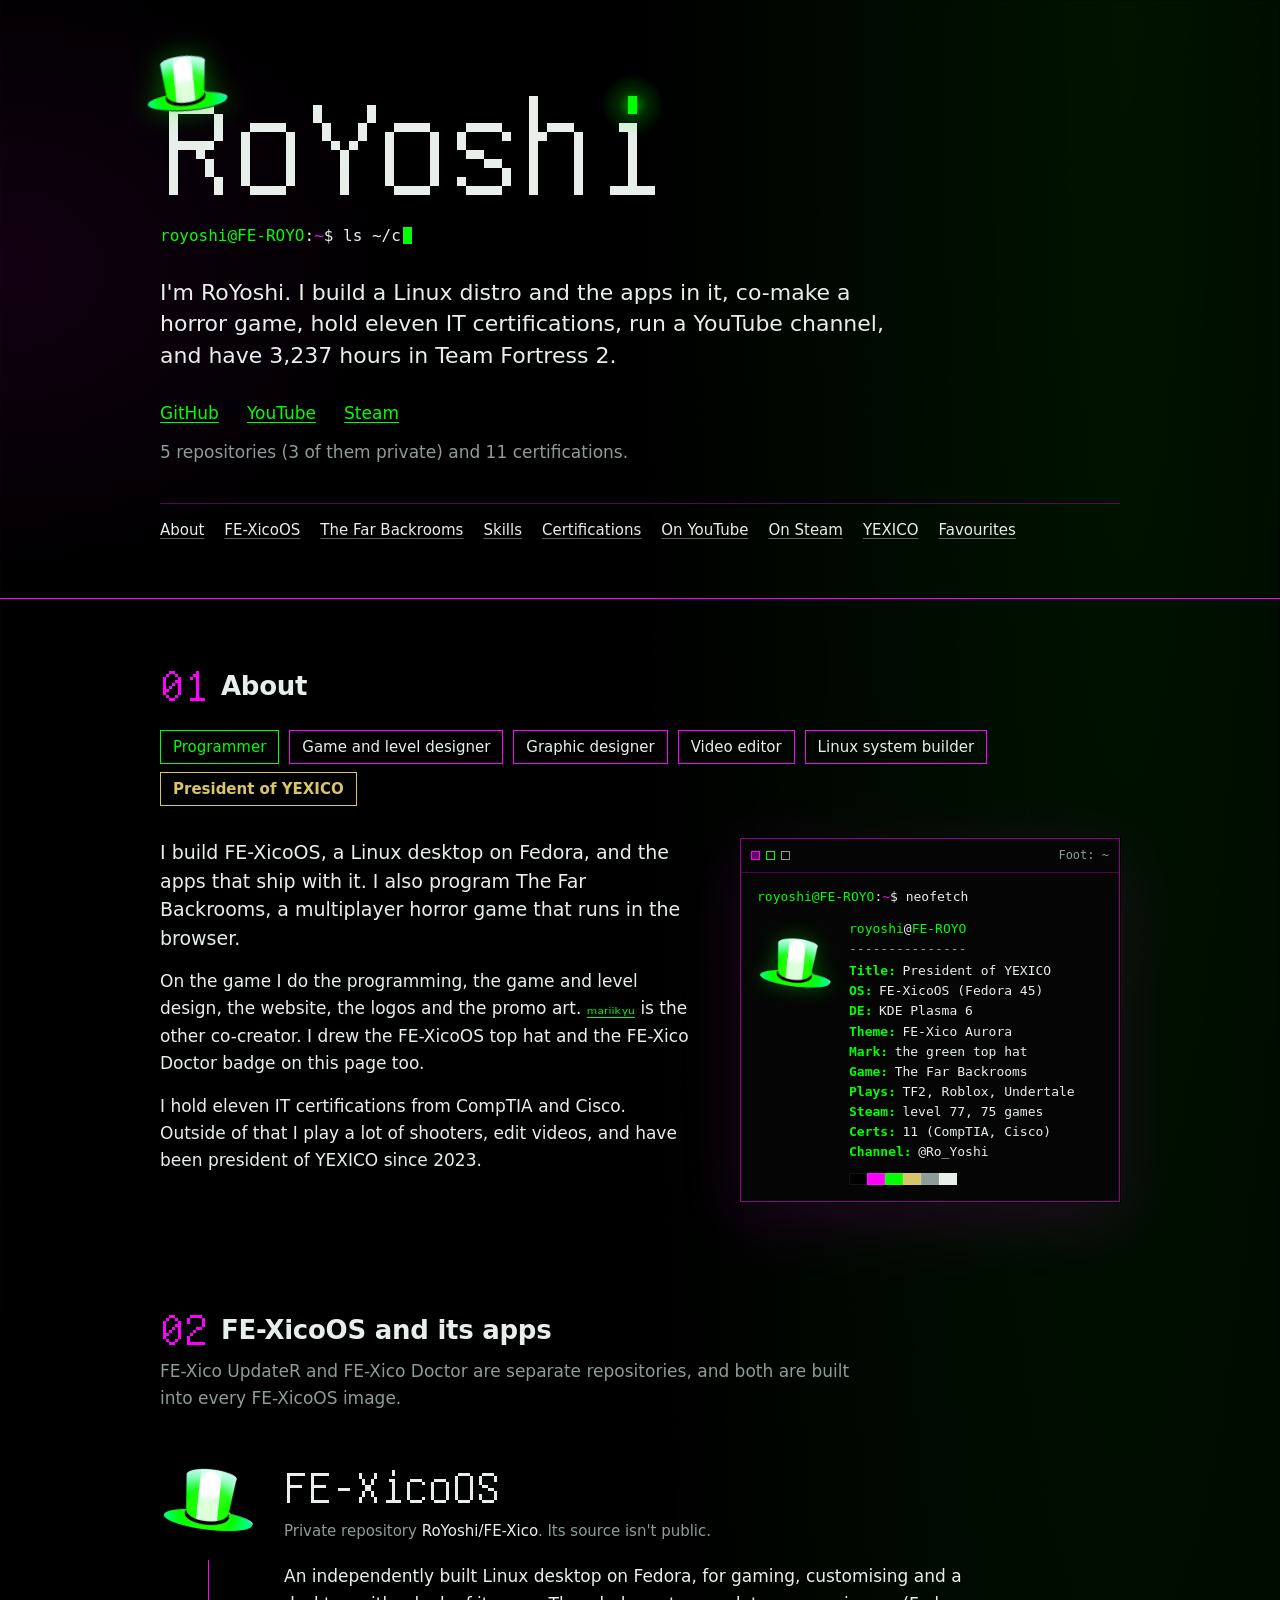
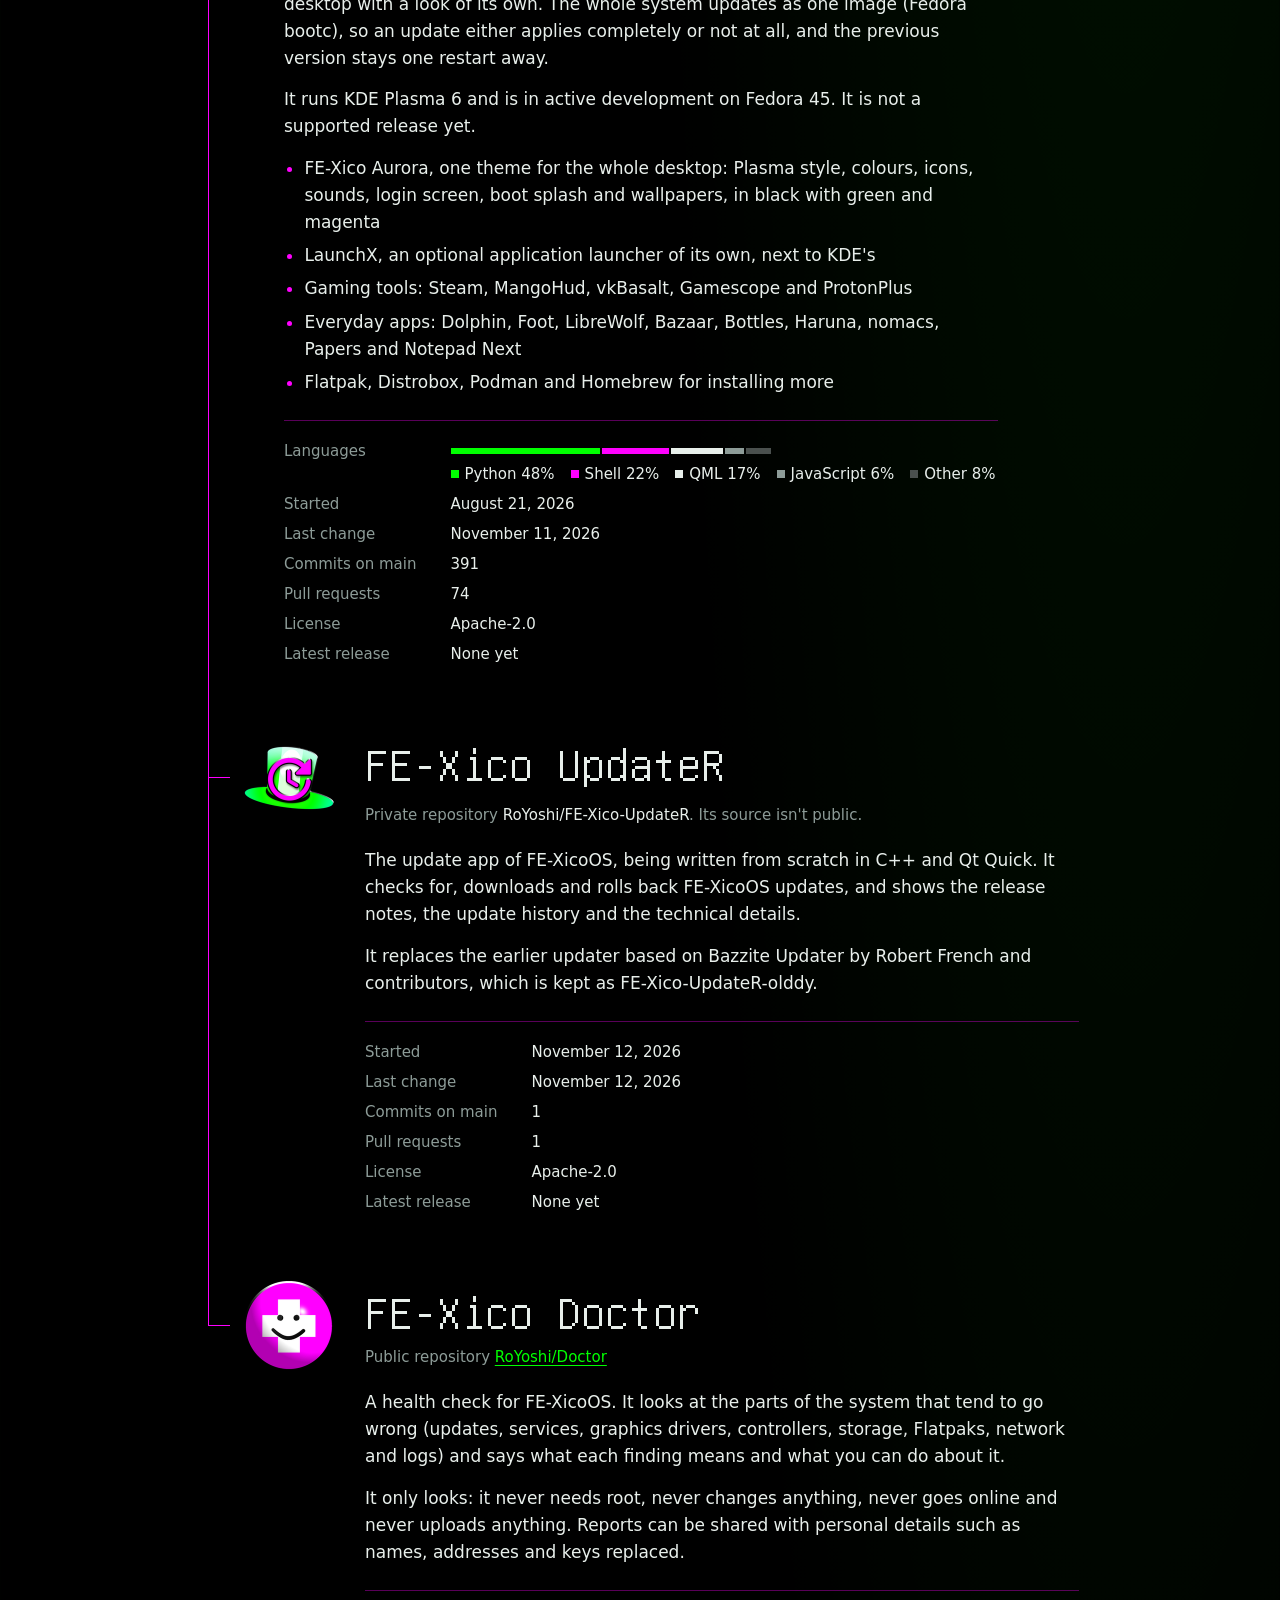
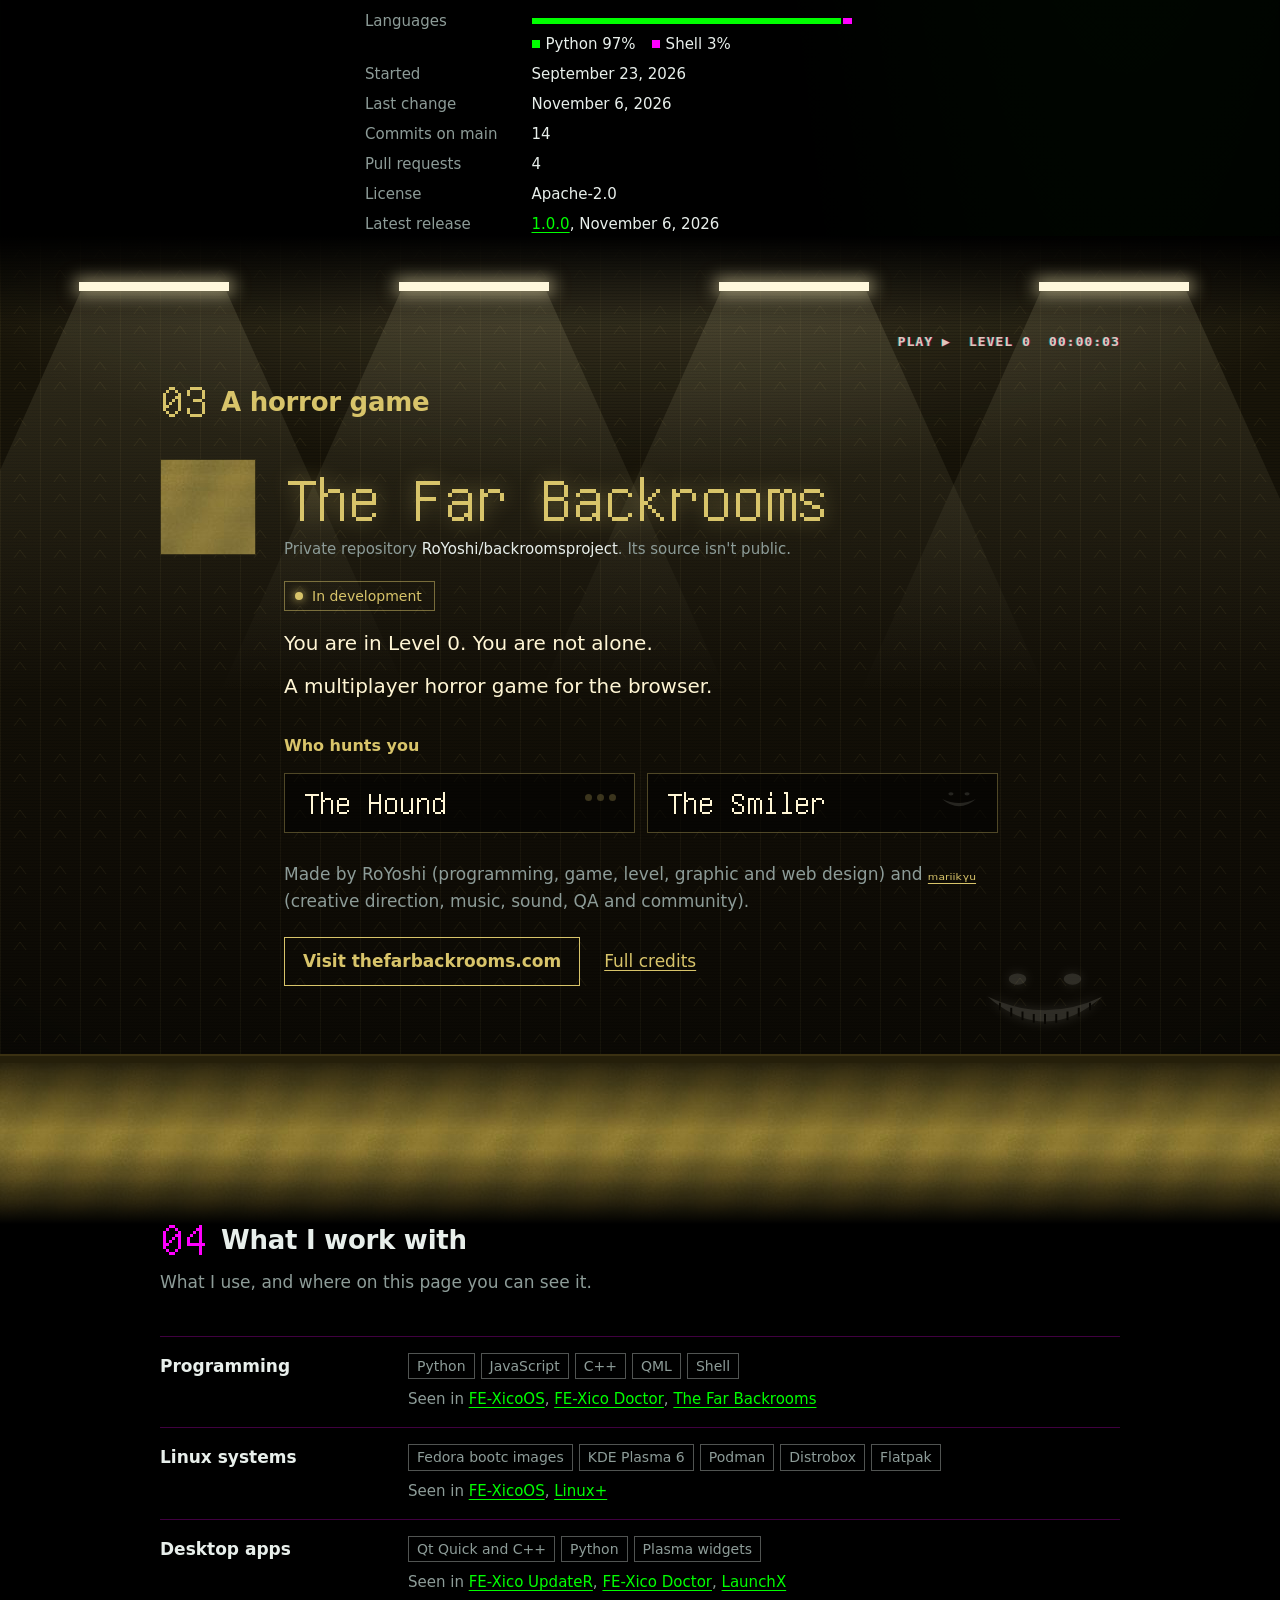
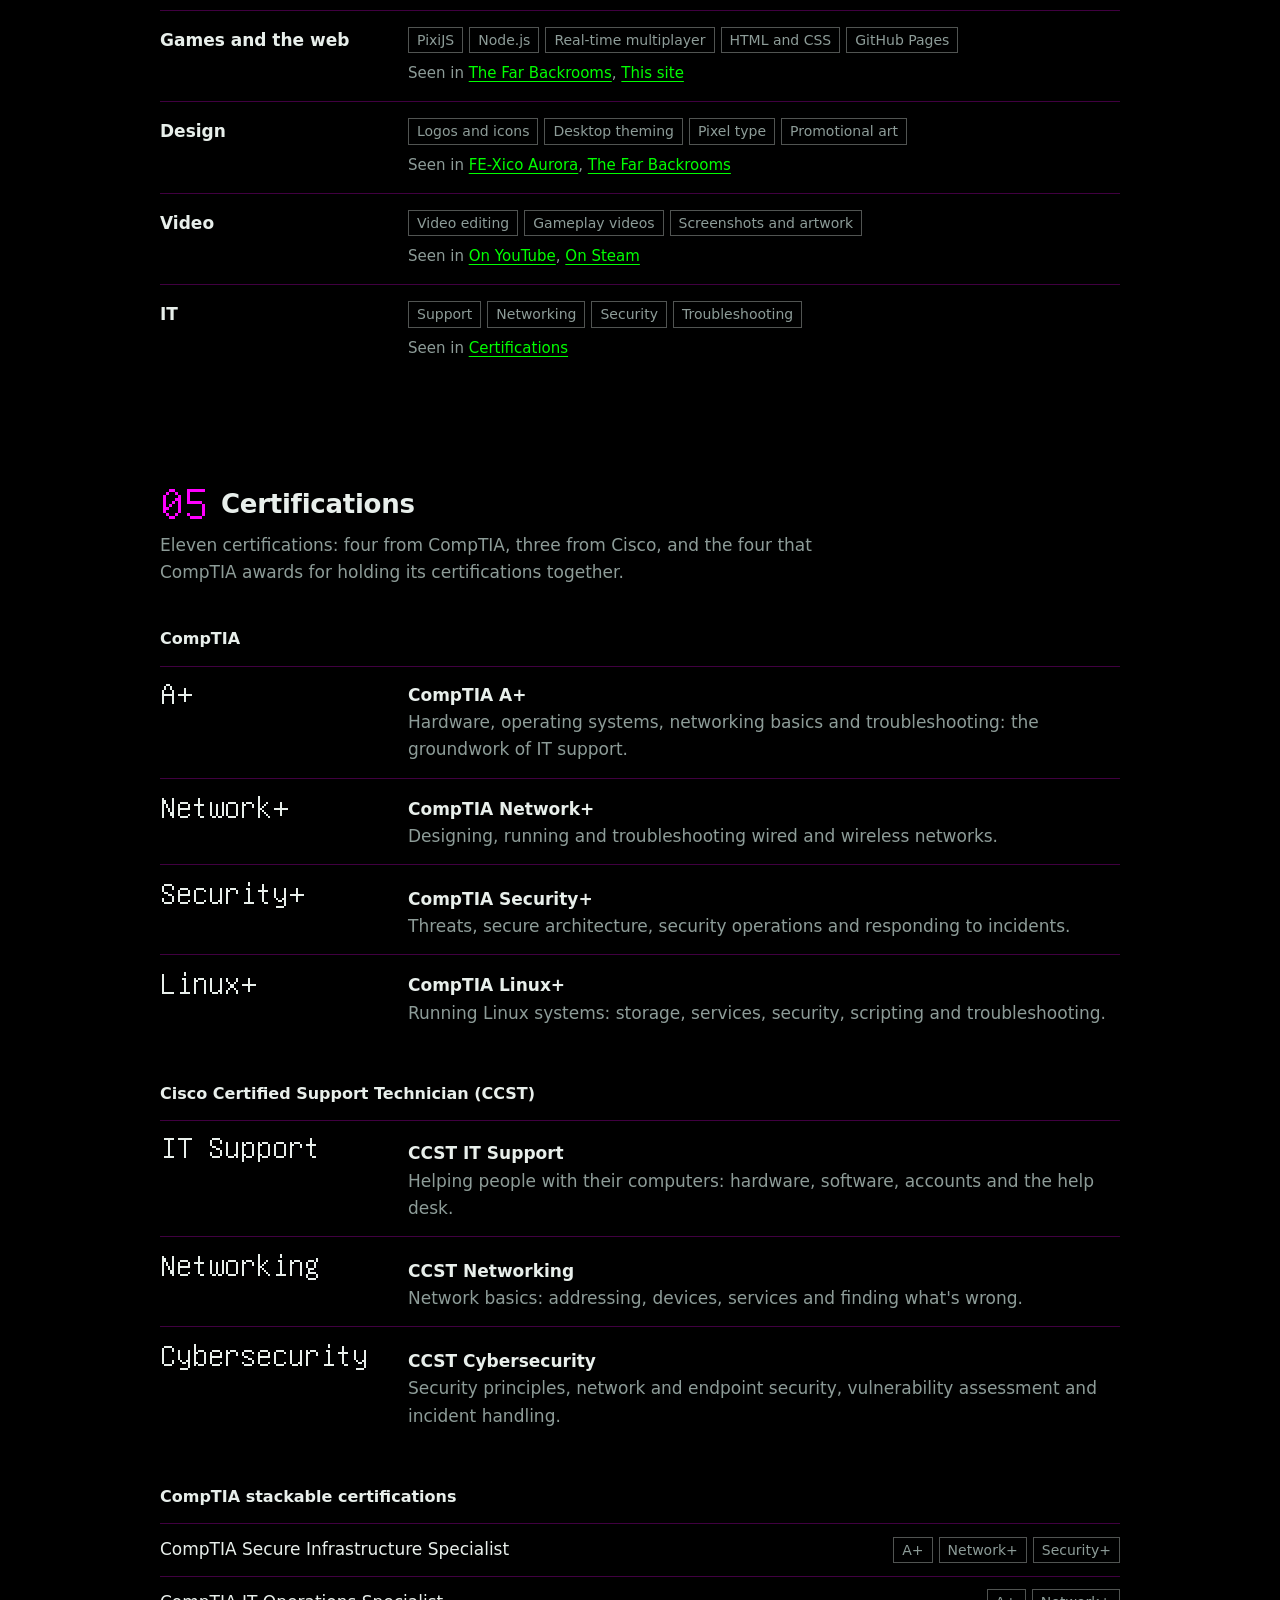
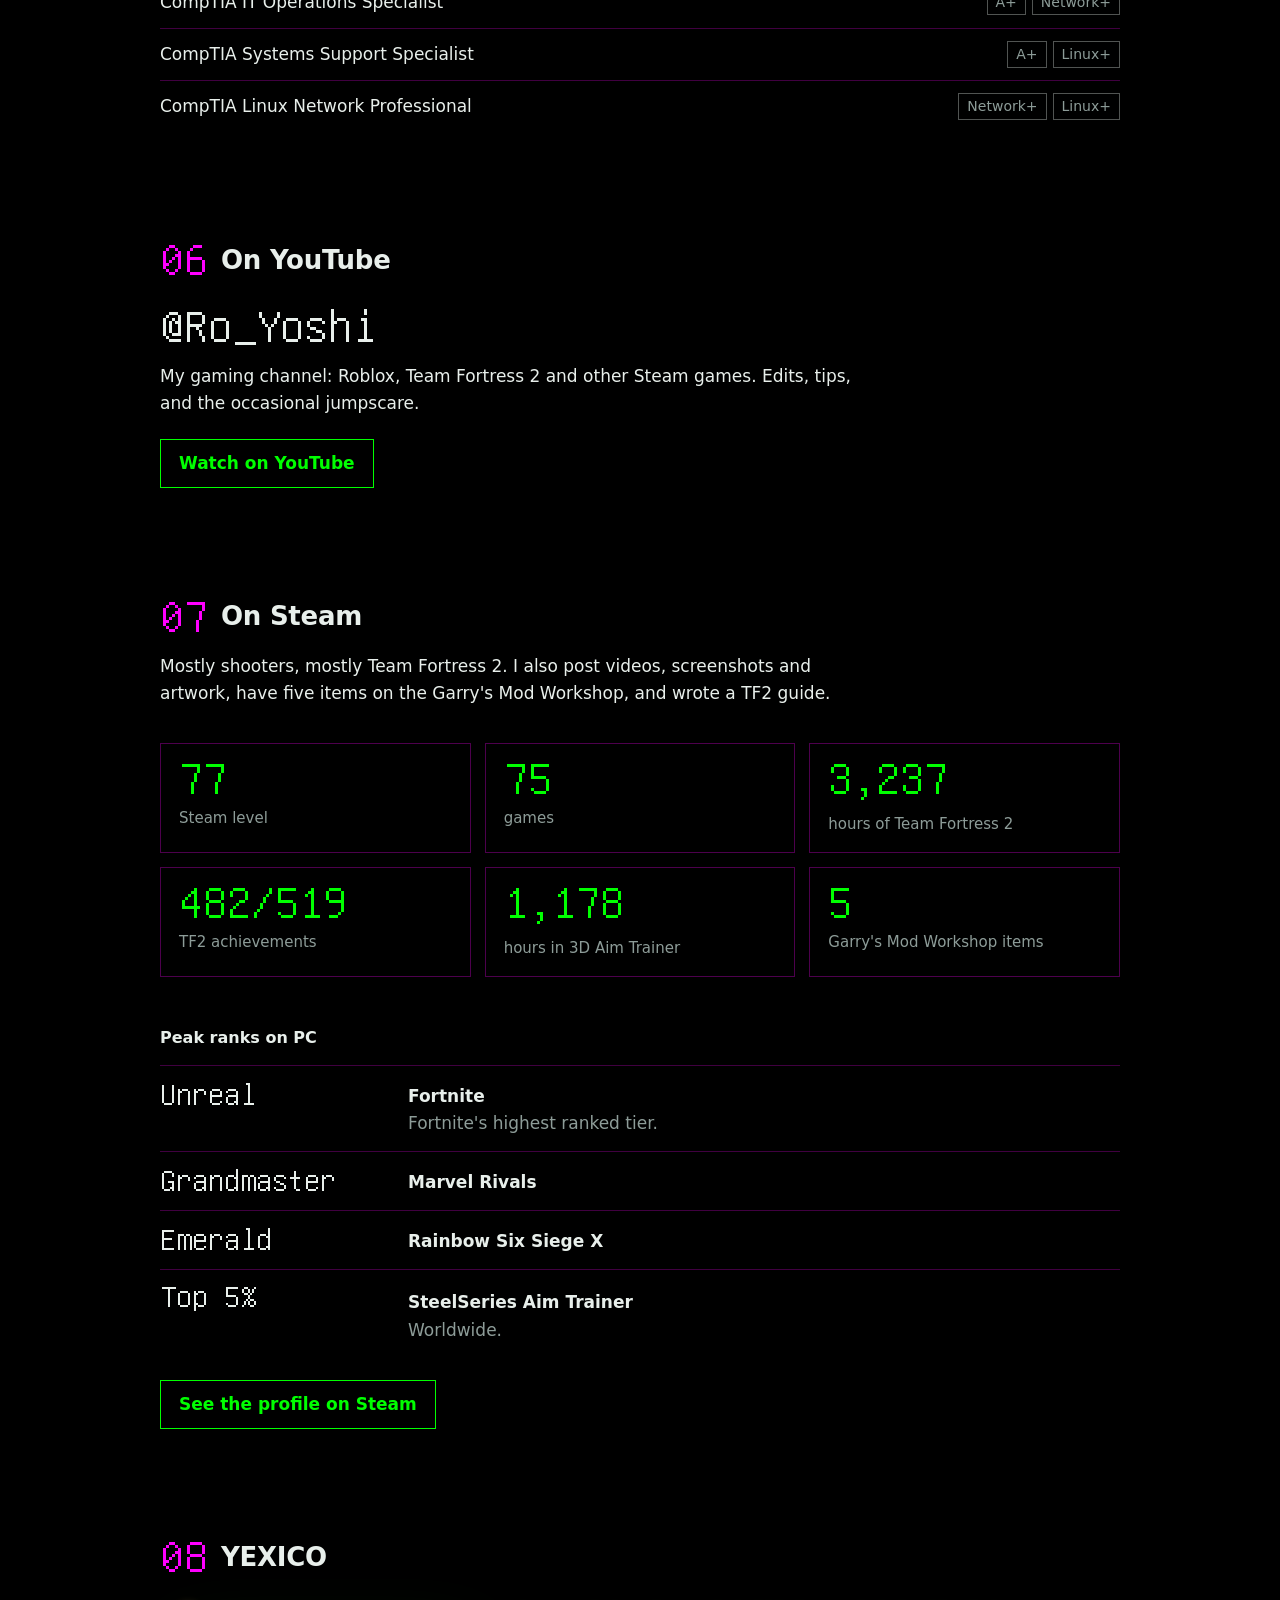
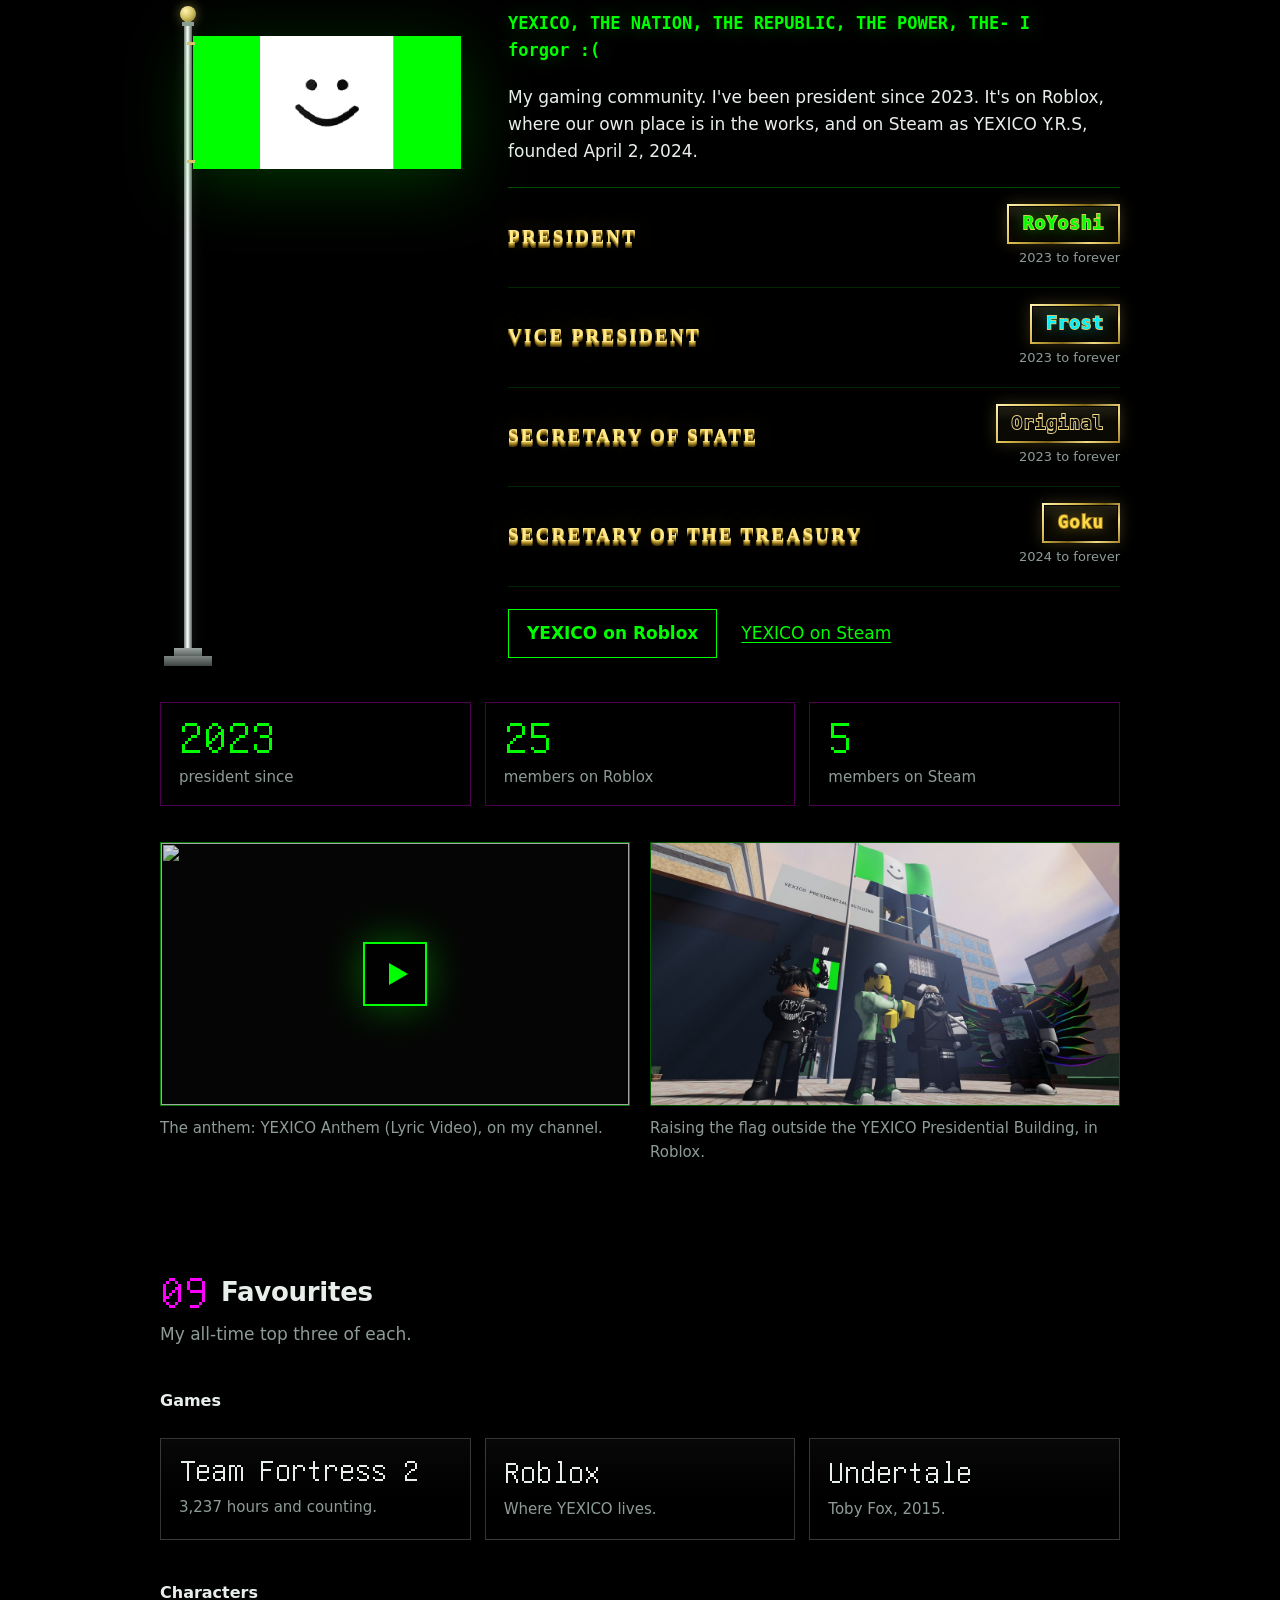
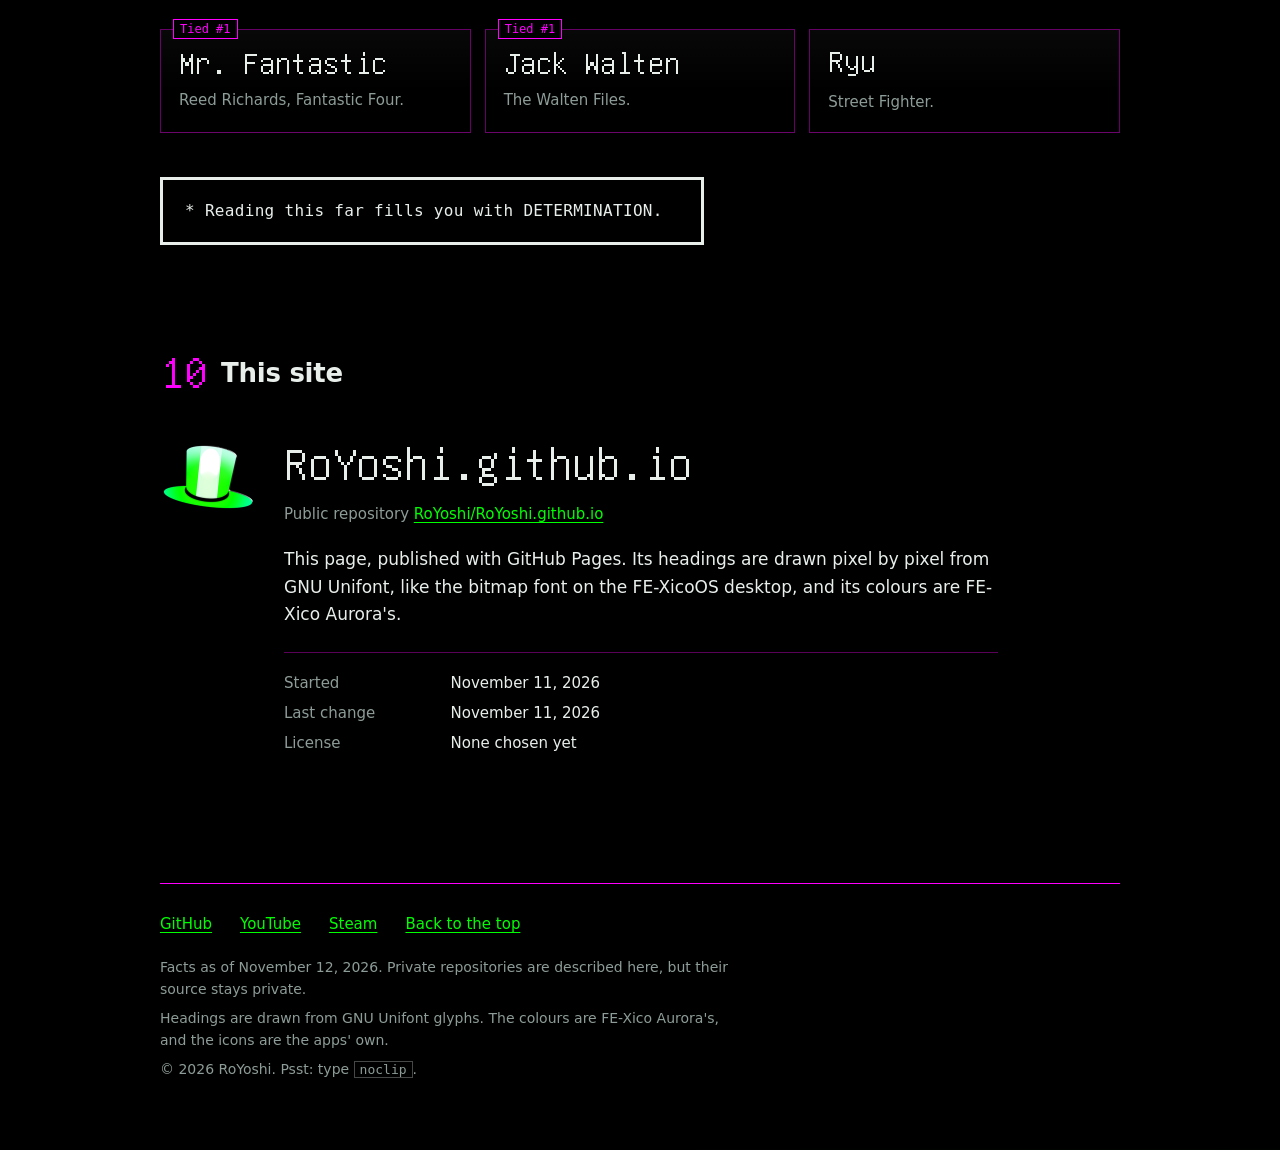
==== commit b2f91dff: "Swap "man president" for "cd president-stuff" in the prompt" ====
--- a/index.html
+++ b/index.html
@@ -29,7 +29,7 @@
 <a class="skip" href="#main">Skip to the content</a>
 <header class="masthead" id="top">
 <h1 class="hero"><span class="visually-hidden">RoYoshi</span><img class="hat" src="assets/icons/fe-xicoos.png" alt="" width="192" height="192"><svg class="pixel pixel--hero" viewBox="0 0 55 11" style="--w:55;--h:11" aria-hidden="true" focusable="false" shape-rendering="crispEdges"><path d="M41 0h1v1h-1zM1 1h5v1h-5zM17 1h1v1h-1zM23 1h1v1h-1zM41 1h1v1h-1zM1 2h1v1h-1zM6 2h1v1h-1zM17 2h1v1h-1zM23 2h1v1h-1zM41 2h1v1h-1zM1 3h1v1h-1zM6 3h1v1h-1zM10 3h4v1h-4zM18 3h1v1h-1zM22 3h1v1h-1zM26 3h4v1h-4zM34 3h4v1h-4zM41 3h1v1h-1zM43 3h3v1h-3zM51 3h2v1h-2zM1 4h1v1h-1zM6 4h1v1h-1zM9 4h1v1h-1zM14 4h1v1h-1zM18 4h1v1h-1zM22 4h1v1h-1zM25 4h1v1h-1zM30 4h1v1h-1zM33 4h1v1h-1zM38 4h1v1h-1zM41 4h2v1h-2zM46 4h1v1h-1zM52 4h1v1h-1zM1 5h5v1h-5zM9 5h1v1h-1zM14 5h1v1h-1zM19 5h1v1h-1zM21 5h1v1h-1zM25 5h1v1h-1zM30 5h1v1h-1zM33 5h1v1h-1zM41 5h1v1h-1zM46 5h1v1h-1zM52 5h1v1h-1zM1 6h1v1h-1zM4 6h1v1h-1zM9 6h1v1h-1zM14 6h1v1h-1zM20 6h1v1h-1zM25 6h1v1h-1zM30 6h1v1h-1zM34 6h2v1h-2zM41 6h1v1h-1zM46 6h1v1h-1zM52 6h1v1h-1zM1 7h1v1h-1zM5 7h1v1h-1zM9 7h1v1h-1zM14 7h1v1h-1zM20 7h1v1h-1zM25 7h1v1h-1zM30 7h1v1h-1zM36 7h2v1h-2zM41 7h1v1h-1zM46 7h1v1h-1zM52 7h1v1h-1zM1 8h1v1h-1zM5 8h1v1h-1zM9 8h1v1h-1zM14 8h1v1h-1zM20 8h1v1h-1zM25 8h1v1h-1zM30 8h1v1h-1zM38 8h1v1h-1zM41 8h1v1h-1zM46 8h1v1h-1zM52 8h1v1h-1zM1 9h1v1h-1zM6 9h1v1h-1zM9 9h1v1h-1zM14 9h1v1h-1zM20 9h1v1h-1zM25 9h1v1h-1zM30 9h1v1h-1zM33 9h1v1h-1zM38 9h1v1h-1zM41 9h1v1h-1zM46 9h1v1h-1zM52 9h1v1h-1zM1 10h1v1h-1zM6 10h1v1h-1zM10 10h4v1h-4zM20 10h1v1h-1zM26 10h4v1h-4zM34 10h4v1h-4zM41 10h1v1h-1zM46 10h1v1h-1zM50 10h5v1h-5z"/><radialGradient id="glow-pixel--hero"><stop offset="0" stop-color="#00FF00" stop-opacity="0.55"/><stop offset="0.45" stop-color="#00FF00" stop-opacity="0.16"/><stop offset="1" stop-color="#00FF00" stop-opacity="0"/></radialGradient><circle class="halo" cx="52.5" cy="1" r="3.5" fill="url(#glow-pixel--hero)" shape-rendering="auto"/><path class="dot" d="M52 0h1v1h-1zM52 1h1v1h-1z"/></svg></h1>
-<p class="prompt"><span class="p-user">royoshi@FE-ROYO</span>:<span class="p-path">~</span>$ <span class="prompt__cmd" data-lines="[&quot;./build --everything&quot;, &quot;echo \&quot;Hello YEXICO!\&quot;&quot;, &quot;sudo bootc upgrade&quot;, &quot;hat --tip&quot;, &quot;whoami  # president of YEXICO&quot;, &quot;man president  # no man entry found&quot;, &quot;steam -applaunch 440  # TF2, again&quot;, &quot;uptime  # 3,237 hours in TF2&quot;, &quot;sudo make me a sandvich&quot;, &quot;echo \&quot;Gamin n&#x27; Gamin\&quot;&quot;, &quot;yexico --anthem --volume max&quot;, &quot;ssh president@yexico&quot;, &quot;noclip --level 0&quot;, &quot;ping hound  # it heard that&quot;, &quot;cat walten_files.vhs&quot;, &quot;systemctl restart determination&quot;, &quot;echo &#x27;\u2193 \u2198 \u2192 + punch&#x27;  # hadoken&quot;, &quot;ls ~/certs | wc -l  # 11&quot;, &quot;draw top_hat.png --green&quot;, &quot;render jumpscare_final_FINAL_v7.mp4&quot;, &quot;aim-trainer --hours 1178&quot;, &quot;git commit -m &#x27;works on FE-ROYO&#x27;&quot;, &quot;rm -rf ~/bugs&quot;, &quot;echo &#x27;S U B S C R I B E .&#x27;&quot;, &quot;man sleep  # no manual entry&quot;]">./build --everything</span><span class="cursor" aria-hidden="true"></span></p>
+<p class="prompt"><span class="p-user">royoshi@FE-ROYO</span>:<span class="p-path">~</span>$ <span class="prompt__cmd" data-lines="[&quot;./build --everything&quot;, &quot;echo \&quot;Hello YEXICO!\&quot;&quot;, &quot;sudo bootc upgrade&quot;, &quot;hat --tip&quot;, &quot;whoami  # president of YEXICO&quot;, &quot;cd president-stuff&quot;, &quot;steam -applaunch 440  # TF2, again&quot;, &quot;uptime  # 3,237 hours in TF2&quot;, &quot;sudo make me a sandvich&quot;, &quot;echo \&quot;Gamin n&#x27; Gamin\&quot;&quot;, &quot;yexico --anthem --volume max&quot;, &quot;ssh president@yexico&quot;, &quot;noclip --level 0&quot;, &quot;ping hound  # it heard that&quot;, &quot;cat walten_files.vhs&quot;, &quot;systemctl restart determination&quot;, &quot;echo &#x27;\u2193 \u2198 \u2192 + punch&#x27;  # hadoken&quot;, &quot;ls ~/certs | wc -l  # 11&quot;, &quot;draw top_hat.png --green&quot;, &quot;render jumpscare_final_FINAL_v7.mp4&quot;, &quot;aim-trainer --hours 1178&quot;, &quot;git commit -m &#x27;works on FE-ROYO&#x27;&quot;, &quot;rm -rf ~/bugs&quot;, &quot;echo &#x27;S U B S C R I B E .&#x27;&quot;, &quot;man sleep  # no manual entry&quot;]">./build --everything</span><span class="cursor" aria-hidden="true"></span></p>
 <p class="intro">I&#x27;m RoYoshi. I build a Linux distro and the apps in it, co-make a horror game, hold eleven IT certifications, run a YouTube channel, and have 3,237 hours in Team Fortress 2.</p>
 <ul class="elsewhere"><li><a href="https://github.com/RoYoshi">GitHub</a></li><li><a href="https://www.youtube.com/@Ro_Yoshi">YouTube</a></li><li><a href="https://steamcommunity.com/id/RoYoshi/">Steam</a></li></ul>
 <p class="profile">5 repositories (3 of them private) and 11 certifications.</p>
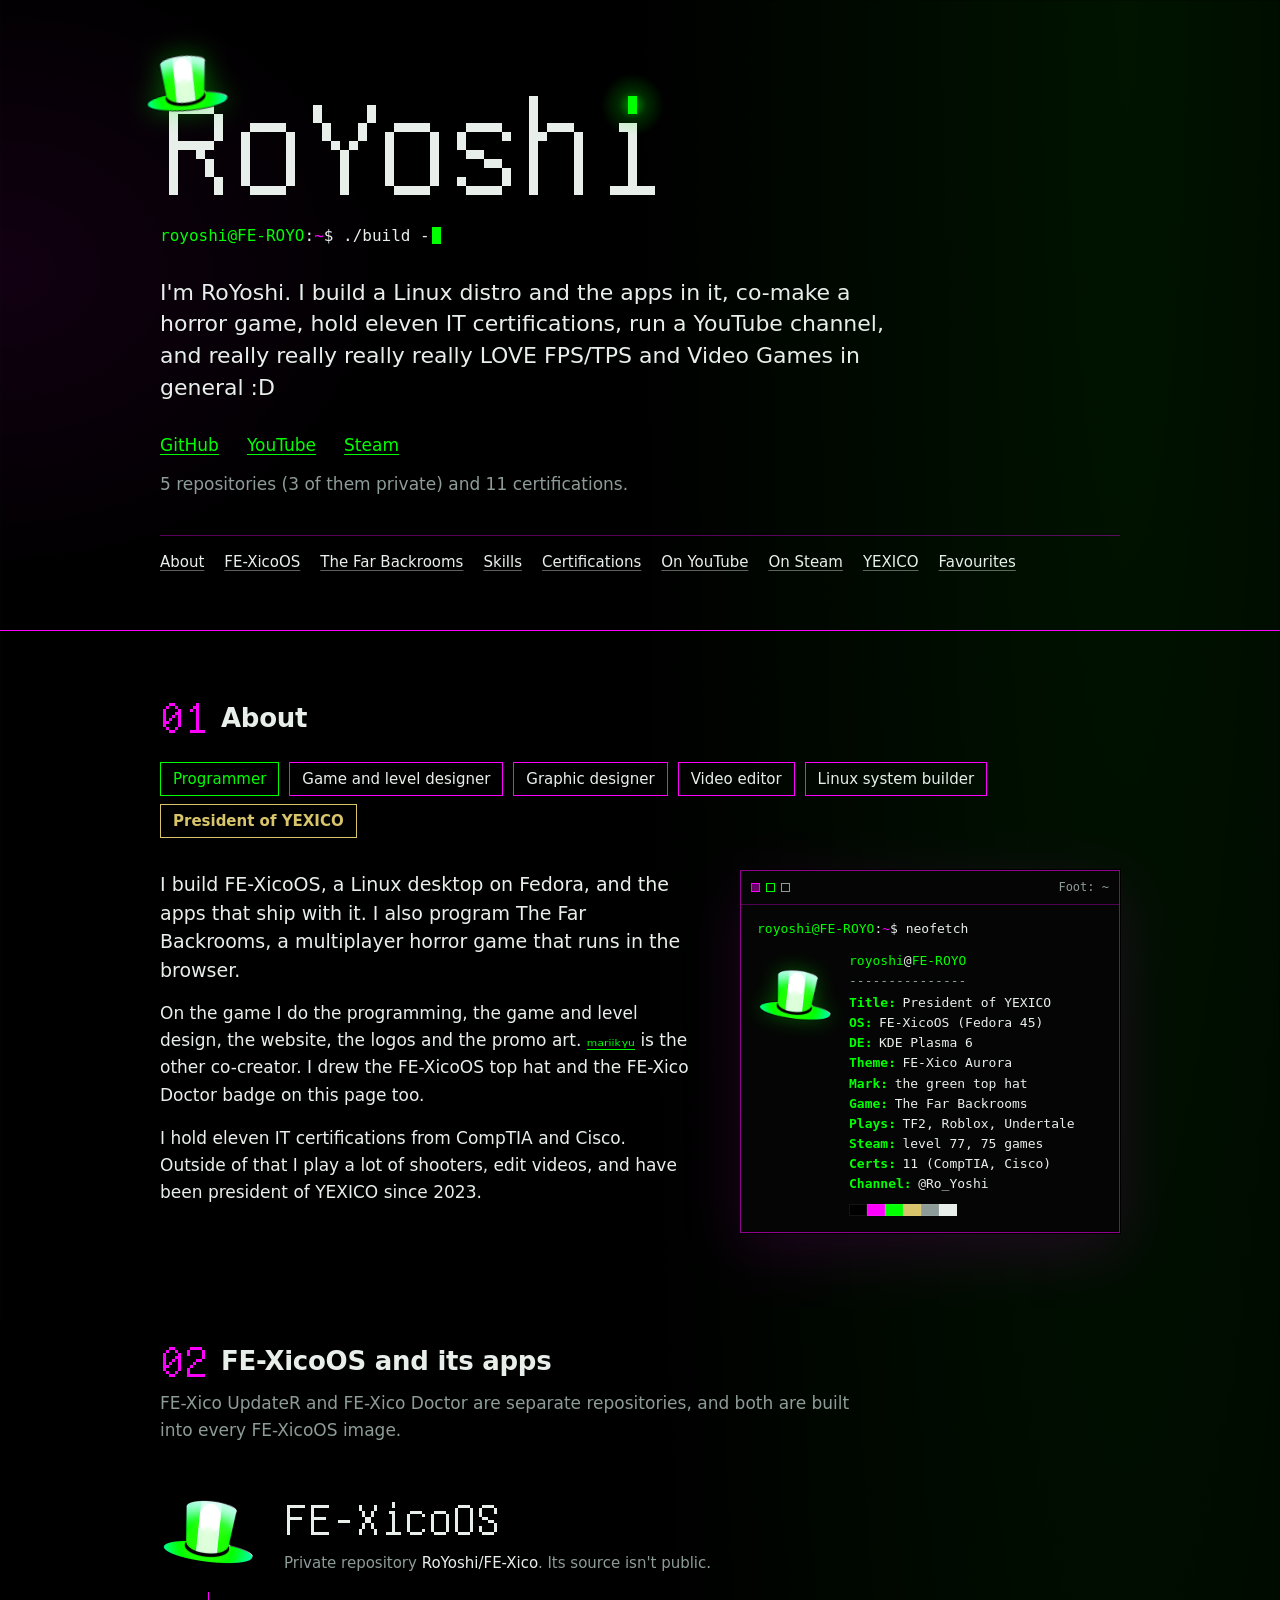
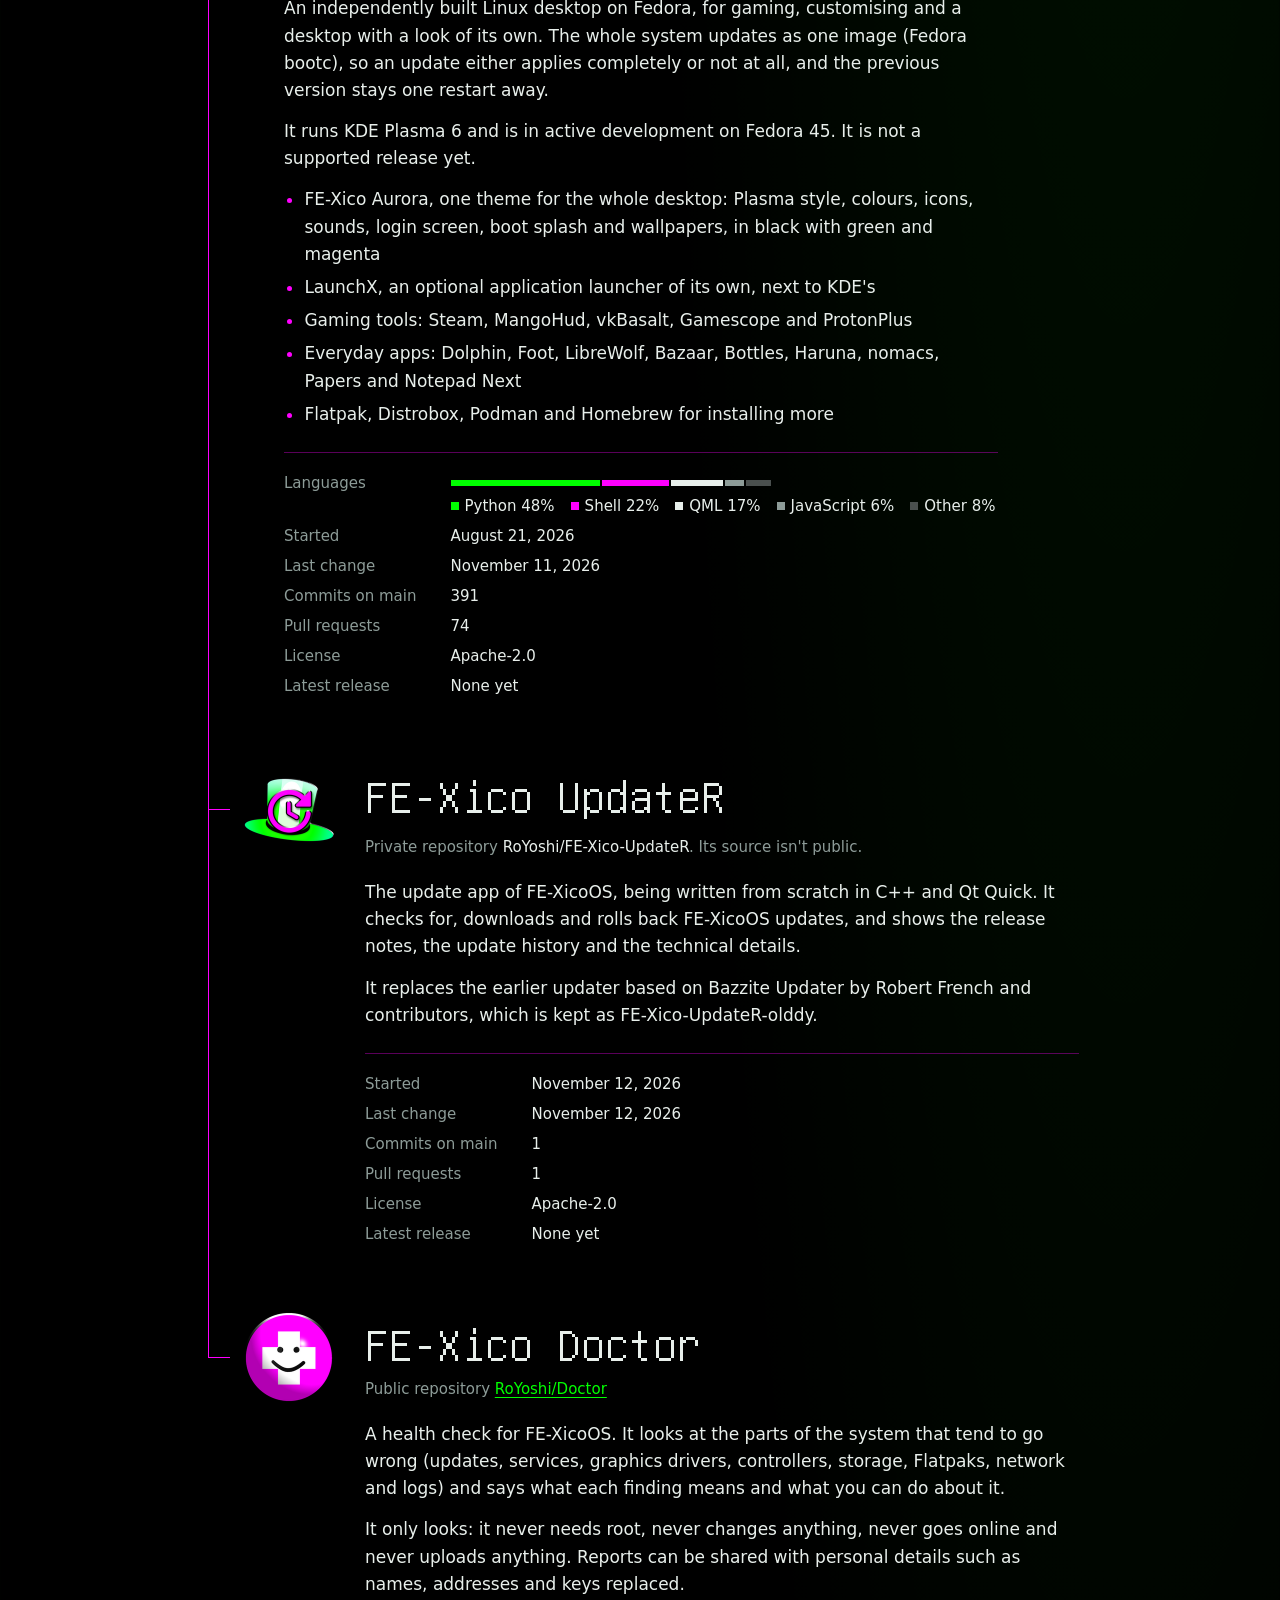
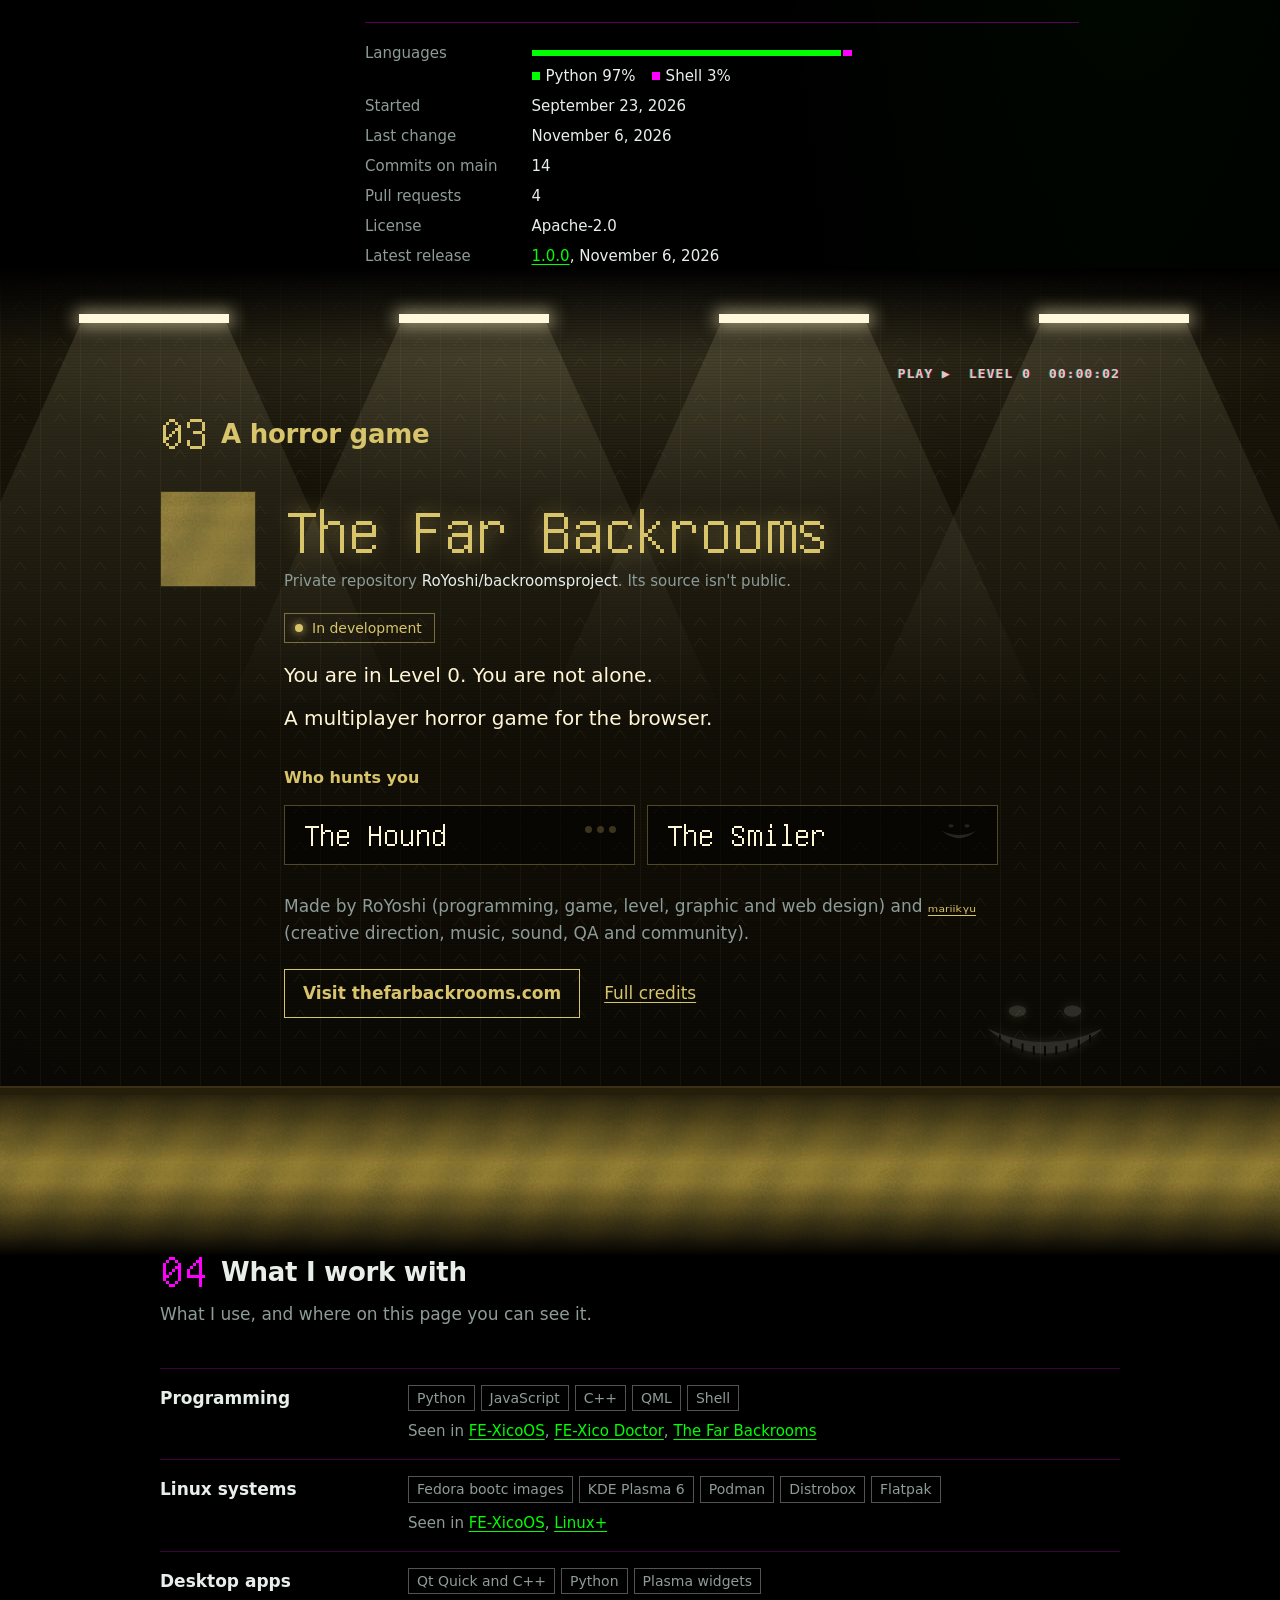
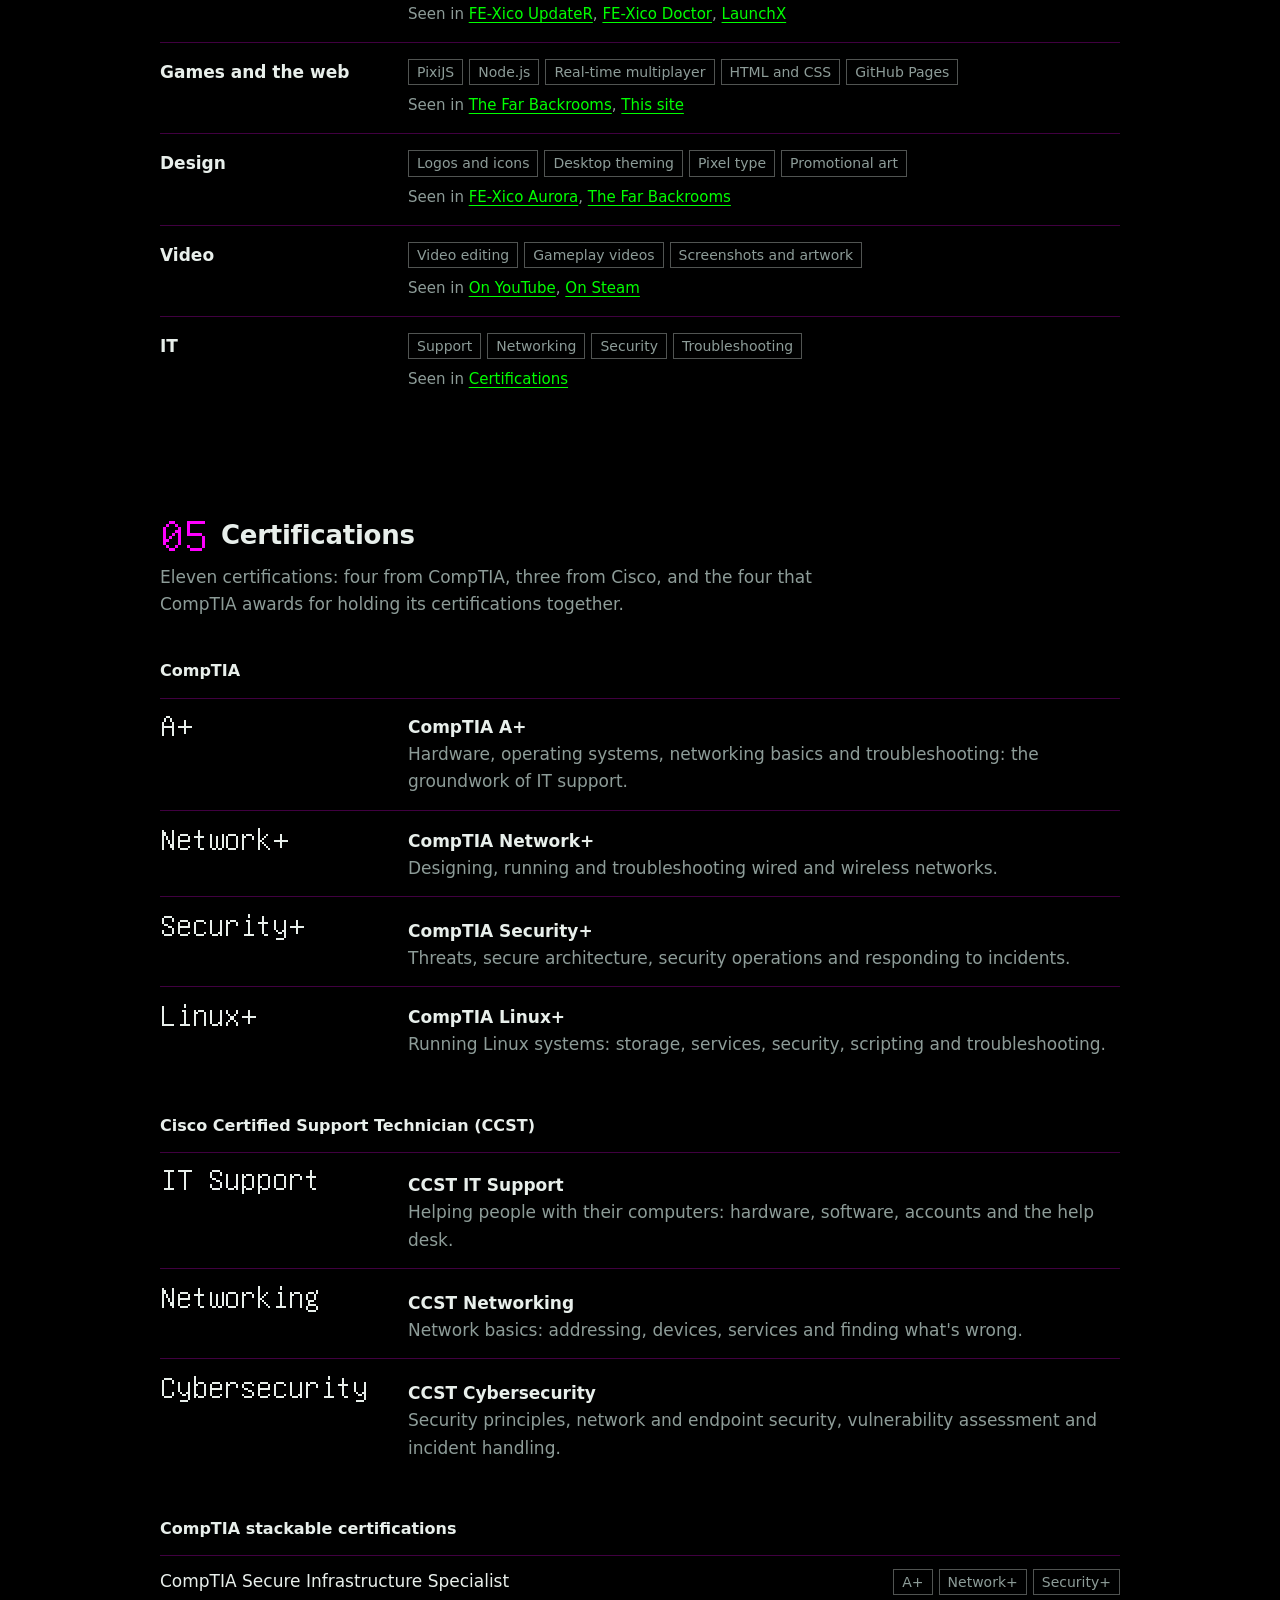
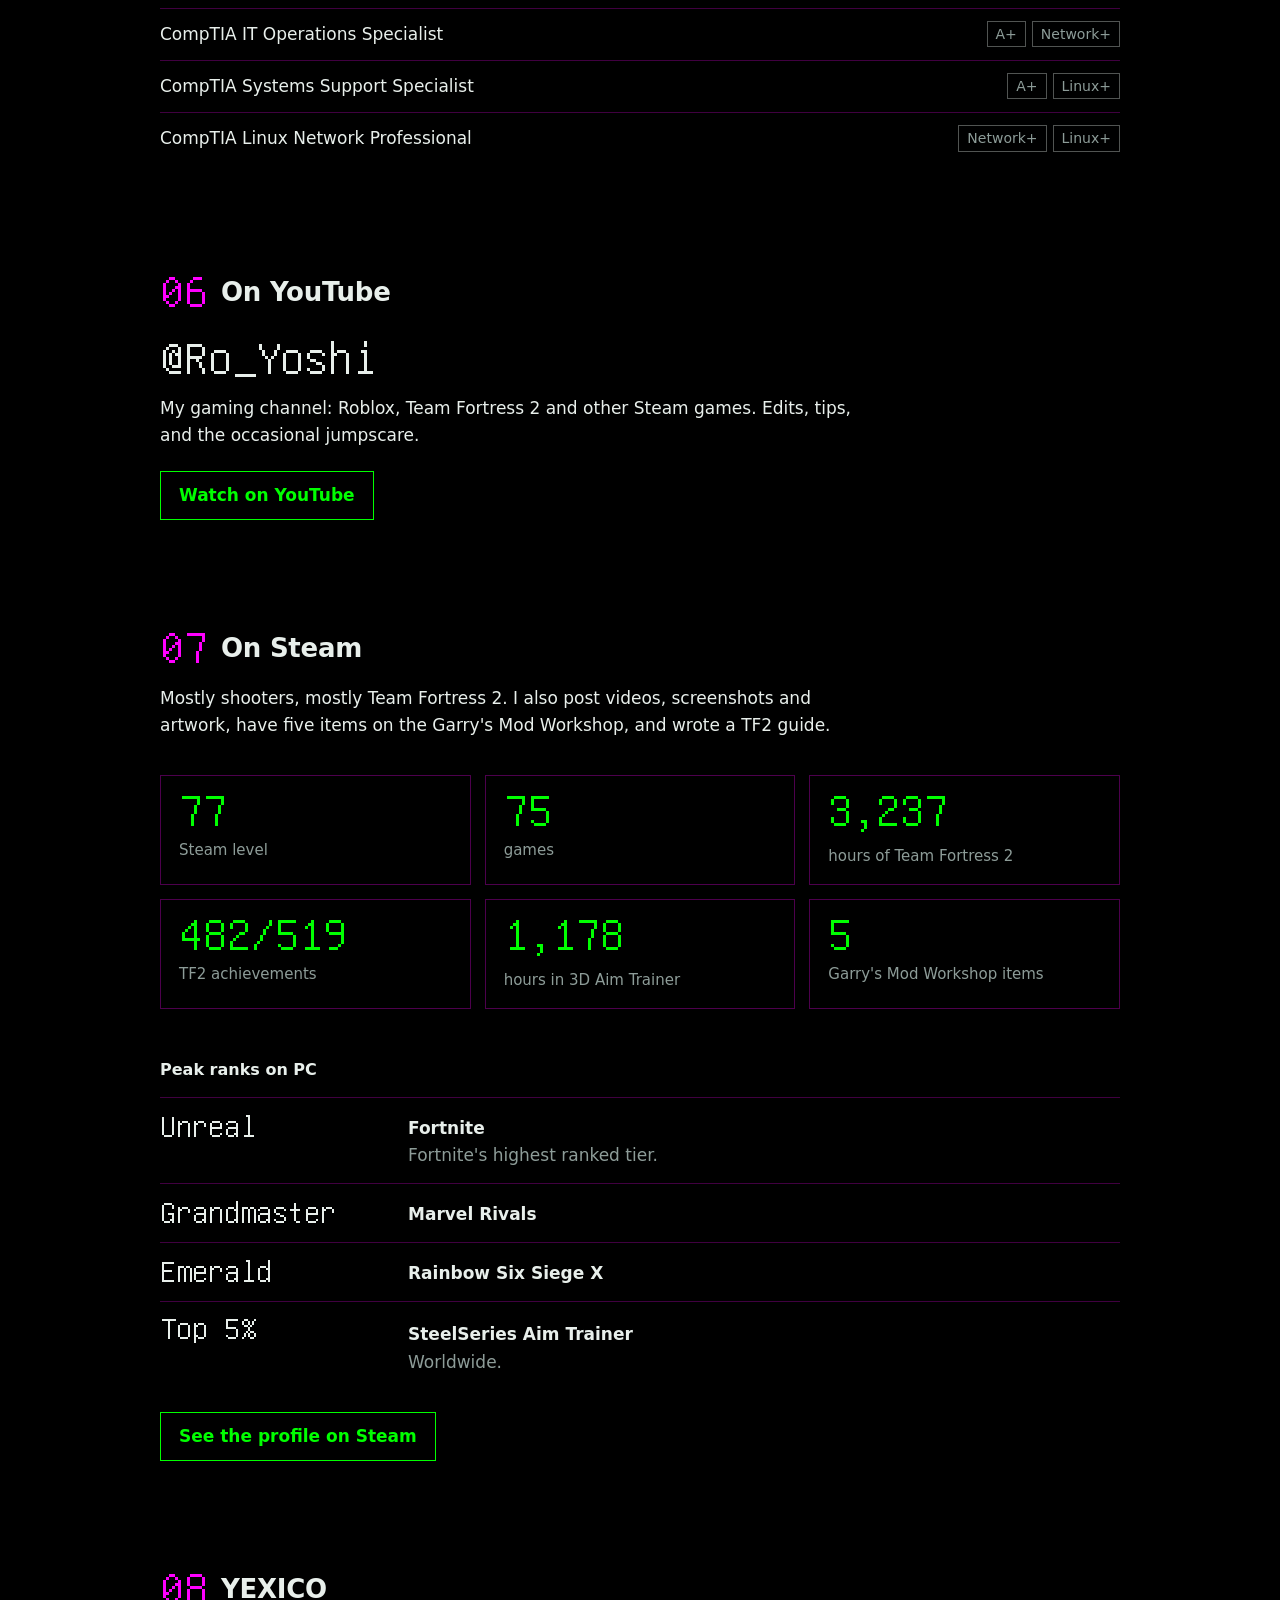
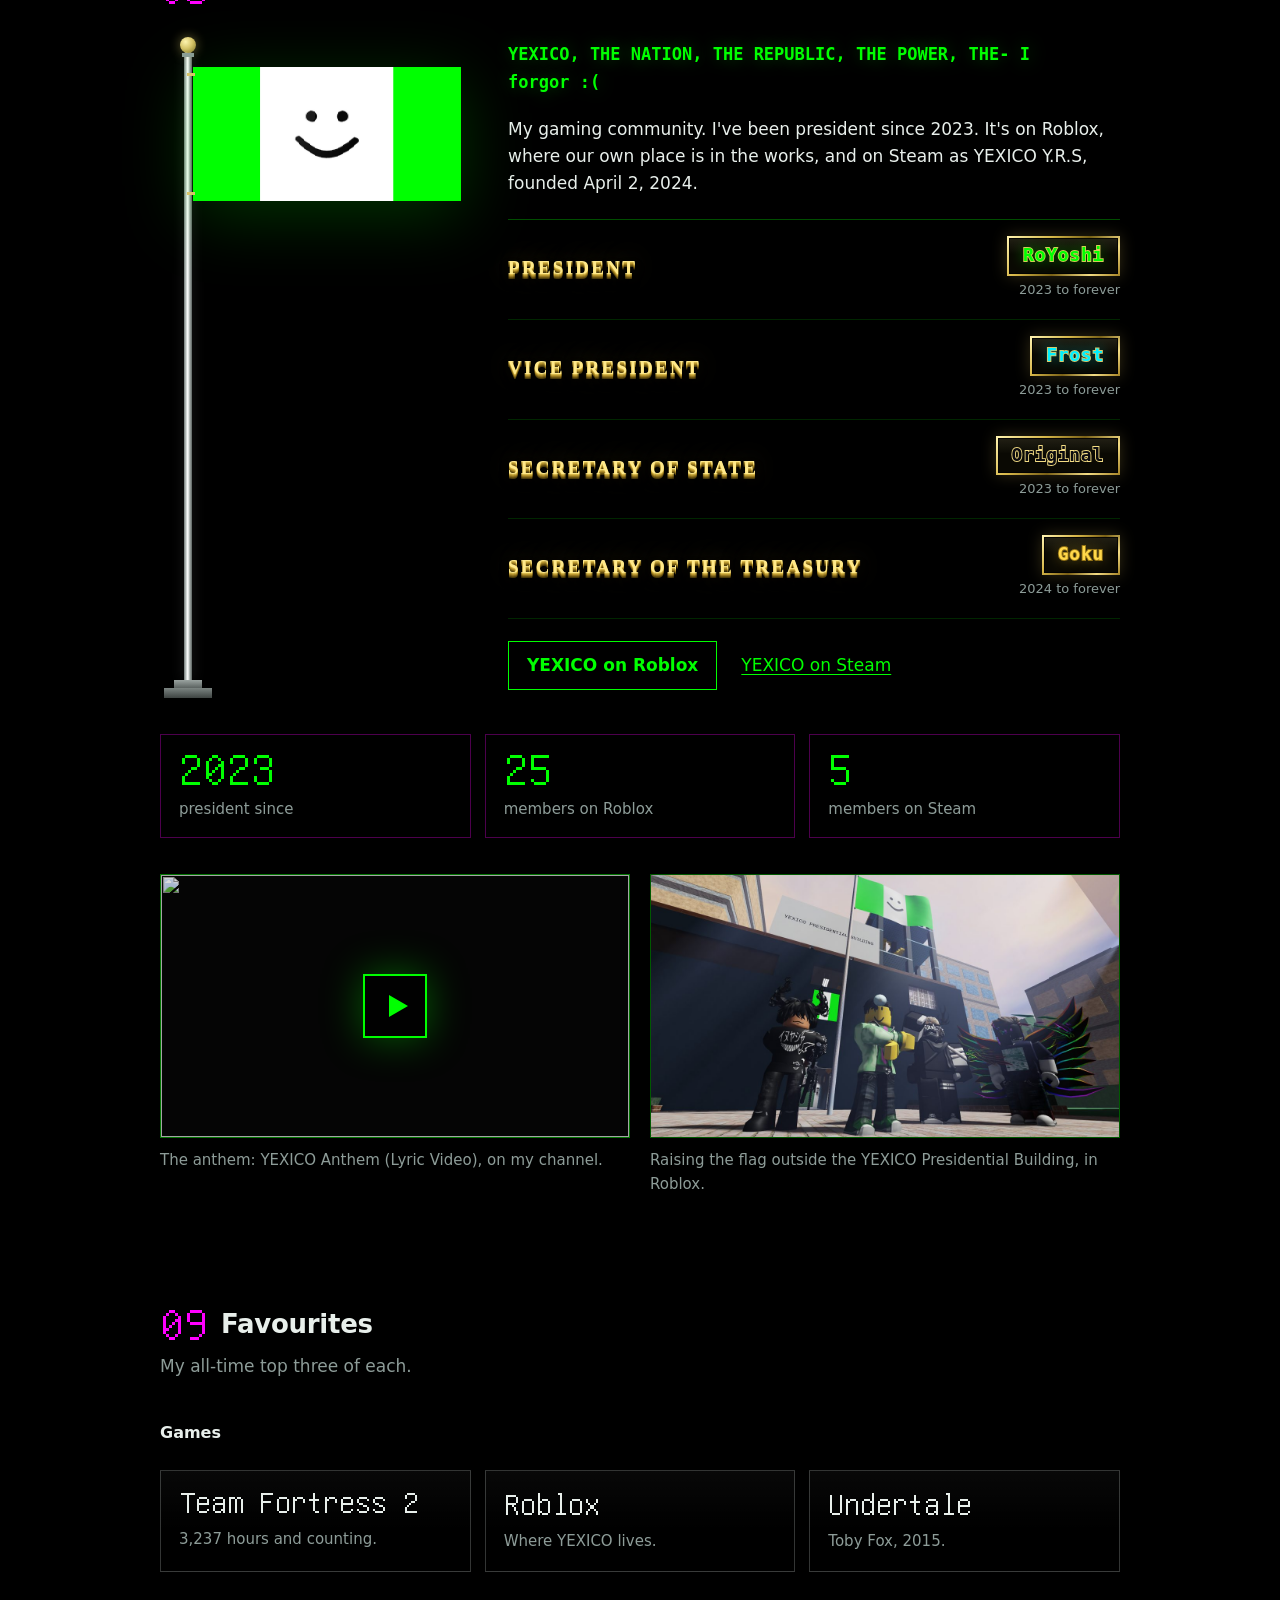
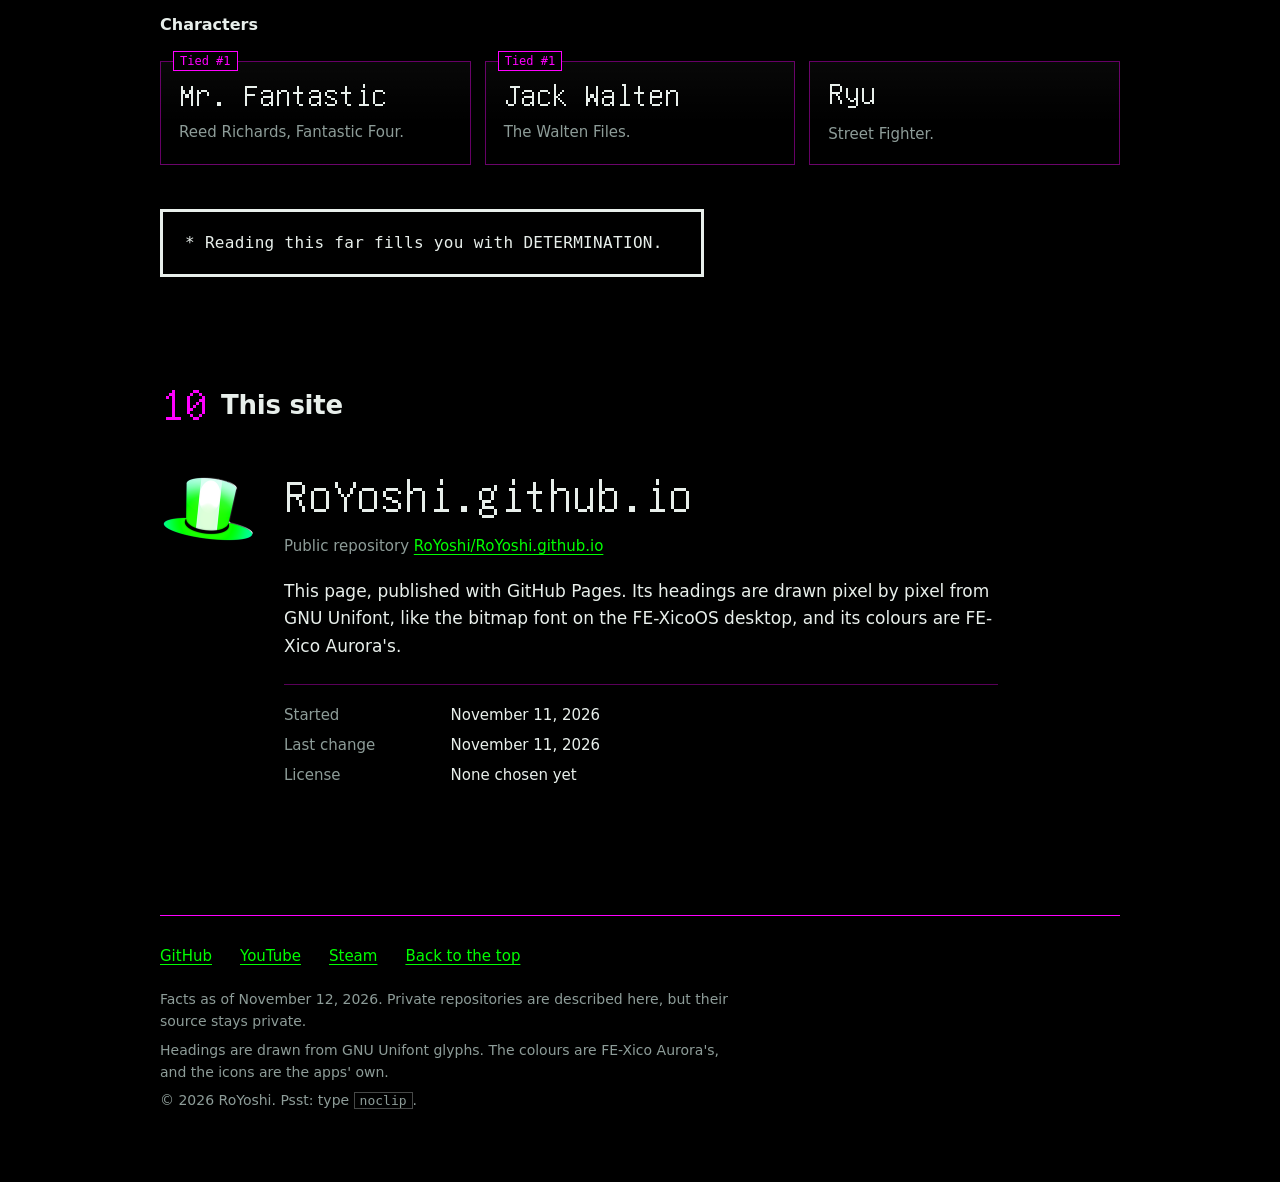
==== commit 923cd25a: "End the intro with RoYoshi's own line about loving FPS/TPS and video games" ====
--- a/index.html
+++ b/index.html
@@ -4,7 +4,7 @@
 <meta charset="utf-8">
 <meta name="viewport" content="width=device-width, initial-scale=1">
 <title>RoYoshi: projects, certifications and videos</title>
-<meta name="description" content="I&#x27;m RoYoshi. I build a Linux distro and the apps in it, co-make a horror game, hold eleven IT certifications, run a YouTube channel, and have 3,237 hours in Team Fortress 2.">
+<meta name="description" content="I&#x27;m RoYoshi. I build a Linux distro and the apps in it, co-make a horror game, hold eleven IT certifications, run a YouTube channel, and really really really really LOVE FPS/TPS and Video Games in general :D">
 <meta name="color-scheme" content="dark">
 <meta name="theme-color" content="#000000">
 <link rel="canonical" href="https://royoshi.github.io/">
@@ -13,7 +13,7 @@
 <meta property="og:type" content="website">
 <meta property="og:site_name" content="RoYoshi">
 <meta property="og:title" content="RoYoshi: projects, certifications and videos">
-<meta property="og:description" content="I&#x27;m RoYoshi. I build a Linux distro and the apps in it, co-make a horror game, hold eleven IT certifications, run a YouTube channel, and have 3,237 hours in Team Fortress 2.">
+<meta property="og:description" content="I&#x27;m RoYoshi. I build a Linux distro and the apps in it, co-make a horror game, hold eleven IT certifications, run a YouTube channel, and really really really really LOVE FPS/TPS and Video Games in general :D">
 <meta property="og:url" content="https://royoshi.github.io/">
 <meta property="og:image" content="https://royoshi.github.io/assets/og.png">
 <meta property="og:image:width" content="1200">
@@ -30,7 +30,7 @@
 <header class="masthead" id="top">
 <h1 class="hero"><span class="visually-hidden">RoYoshi</span><img class="hat" src="assets/icons/fe-xicoos.png" alt="" width="192" height="192"><svg class="pixel pixel--hero" viewBox="0 0 55 11" style="--w:55;--h:11" aria-hidden="true" focusable="false" shape-rendering="crispEdges"><path d="M41 0h1v1h-1zM1 1h5v1h-5zM17 1h1v1h-1zM23 1h1v1h-1zM41 1h1v1h-1zM1 2h1v1h-1zM6 2h1v1h-1zM17 2h1v1h-1zM23 2h1v1h-1zM41 2h1v1h-1zM1 3h1v1h-1zM6 3h1v1h-1zM10 3h4v1h-4zM18 3h1v1h-1zM22 3h1v1h-1zM26 3h4v1h-4zM34 3h4v1h-4zM41 3h1v1h-1zM43 3h3v1h-3zM51 3h2v1h-2zM1 4h1v1h-1zM6 4h1v1h-1zM9 4h1v1h-1zM14 4h1v1h-1zM18 4h1v1h-1zM22 4h1v1h-1zM25 4h1v1h-1zM30 4h1v1h-1zM33 4h1v1h-1zM38 4h1v1h-1zM41 4h2v1h-2zM46 4h1v1h-1zM52 4h1v1h-1zM1 5h5v1h-5zM9 5h1v1h-1zM14 5h1v1h-1zM19 5h1v1h-1zM21 5h1v1h-1zM25 5h1v1h-1zM30 5h1v1h-1zM33 5h1v1h-1zM41 5h1v1h-1zM46 5h1v1h-1zM52 5h1v1h-1zM1 6h1v1h-1zM4 6h1v1h-1zM9 6h1v1h-1zM14 6h1v1h-1zM20 6h1v1h-1zM25 6h1v1h-1zM30 6h1v1h-1zM34 6h2v1h-2zM41 6h1v1h-1zM46 6h1v1h-1zM52 6h1v1h-1zM1 7h1v1h-1zM5 7h1v1h-1zM9 7h1v1h-1zM14 7h1v1h-1zM20 7h1v1h-1zM25 7h1v1h-1zM30 7h1v1h-1zM36 7h2v1h-2zM41 7h1v1h-1zM46 7h1v1h-1zM52 7h1v1h-1zM1 8h1v1h-1zM5 8h1v1h-1zM9 8h1v1h-1zM14 8h1v1h-1zM20 8h1v1h-1zM25 8h1v1h-1zM30 8h1v1h-1zM38 8h1v1h-1zM41 8h1v1h-1zM46 8h1v1h-1zM52 8h1v1h-1zM1 9h1v1h-1zM6 9h1v1h-1zM9 9h1v1h-1zM14 9h1v1h-1zM20 9h1v1h-1zM25 9h1v1h-1zM30 9h1v1h-1zM33 9h1v1h-1zM38 9h1v1h-1zM41 9h1v1h-1zM46 9h1v1h-1zM52 9h1v1h-1zM1 10h1v1h-1zM6 10h1v1h-1zM10 10h4v1h-4zM20 10h1v1h-1zM26 10h4v1h-4zM34 10h4v1h-4zM41 10h1v1h-1zM46 10h1v1h-1zM50 10h5v1h-5z"/><radialGradient id="glow-pixel--hero"><stop offset="0" stop-color="#00FF00" stop-opacity="0.55"/><stop offset="0.45" stop-color="#00FF00" stop-opacity="0.16"/><stop offset="1" stop-color="#00FF00" stop-opacity="0"/></radialGradient><circle class="halo" cx="52.5" cy="1" r="3.5" fill="url(#glow-pixel--hero)" shape-rendering="auto"/><path class="dot" d="M52 0h1v1h-1zM52 1h1v1h-1z"/></svg></h1>
 <p class="prompt"><span class="p-user">royoshi@FE-ROYO</span>:<span class="p-path">~</span>$ <span class="prompt__cmd" data-lines="[&quot;./build --everything&quot;, &quot;echo \&quot;Hello YEXICO!\&quot;&quot;, &quot;sudo bootc upgrade&quot;, &quot;hat --tip&quot;, &quot;whoami  # president of YEXICO&quot;, &quot;cd president-stuff&quot;, &quot;steam -applaunch 440  # TF2, again&quot;, &quot;uptime  # 3,237 hours in TF2&quot;, &quot;sudo make me a sandvich&quot;, &quot;echo \&quot;Gamin n&#x27; Gamin\&quot;&quot;, &quot;yexico --anthem --volume max&quot;, &quot;ssh president@yexico&quot;, &quot;noclip --level 0&quot;, &quot;ping hound  # it heard that&quot;, &quot;cat walten_files.vhs&quot;, &quot;systemctl restart determination&quot;, &quot;echo &#x27;\u2193 \u2198 \u2192 + punch&#x27;  # hadoken&quot;, &quot;ls ~/certs | wc -l  # 11&quot;, &quot;draw top_hat.png --green&quot;, &quot;render jumpscare_final_FINAL_v7.mp4&quot;, &quot;aim-trainer --hours 1178&quot;, &quot;git commit -m &#x27;works on FE-ROYO&#x27;&quot;, &quot;rm -rf ~/bugs&quot;, &quot;echo &#x27;S U B S C R I B E .&#x27;&quot;, &quot;man sleep  # no manual entry&quot;]">./build --everything</span><span class="cursor" aria-hidden="true"></span></p>
-<p class="intro">I&#x27;m RoYoshi. I build a Linux distro and the apps in it, co-make a horror game, hold eleven IT certifications, run a YouTube channel, and have 3,237 hours in Team Fortress 2.</p>
+<p class="intro">I&#x27;m RoYoshi. I build a Linux distro and the apps in it, co-make a horror game, hold eleven IT certifications, run a YouTube channel, and really really really really LOVE FPS/TPS and Video Games in general :D</p>
 <ul class="elsewhere"><li><a href="https://github.com/RoYoshi">GitHub</a></li><li><a href="https://www.youtube.com/@Ro_Yoshi">YouTube</a></li><li><a href="https://steamcommunity.com/id/RoYoshi/">Steam</a></li></ul>
 <p class="profile">5 repositories (3 of them private) and 11 certifications.</p>
 <nav class="jump" aria-label="On this page"><ul><li><a href="#about">About</a></li><li><a href="#g-fe-xico">FE-XicoOS</a></li><li><a href="#g-game">The Far Backrooms</a></li><li><a href="#skills">Skills</a></li><li><a href="#certifications">Certifications</a></li><li><a href="#youtube">On YouTube</a></li><li><a href="#steam">On Steam</a></li><li><a href="#yexico">YEXICO</a></li><li><a href="#favourites">Favourites</a></li></ul></nav>
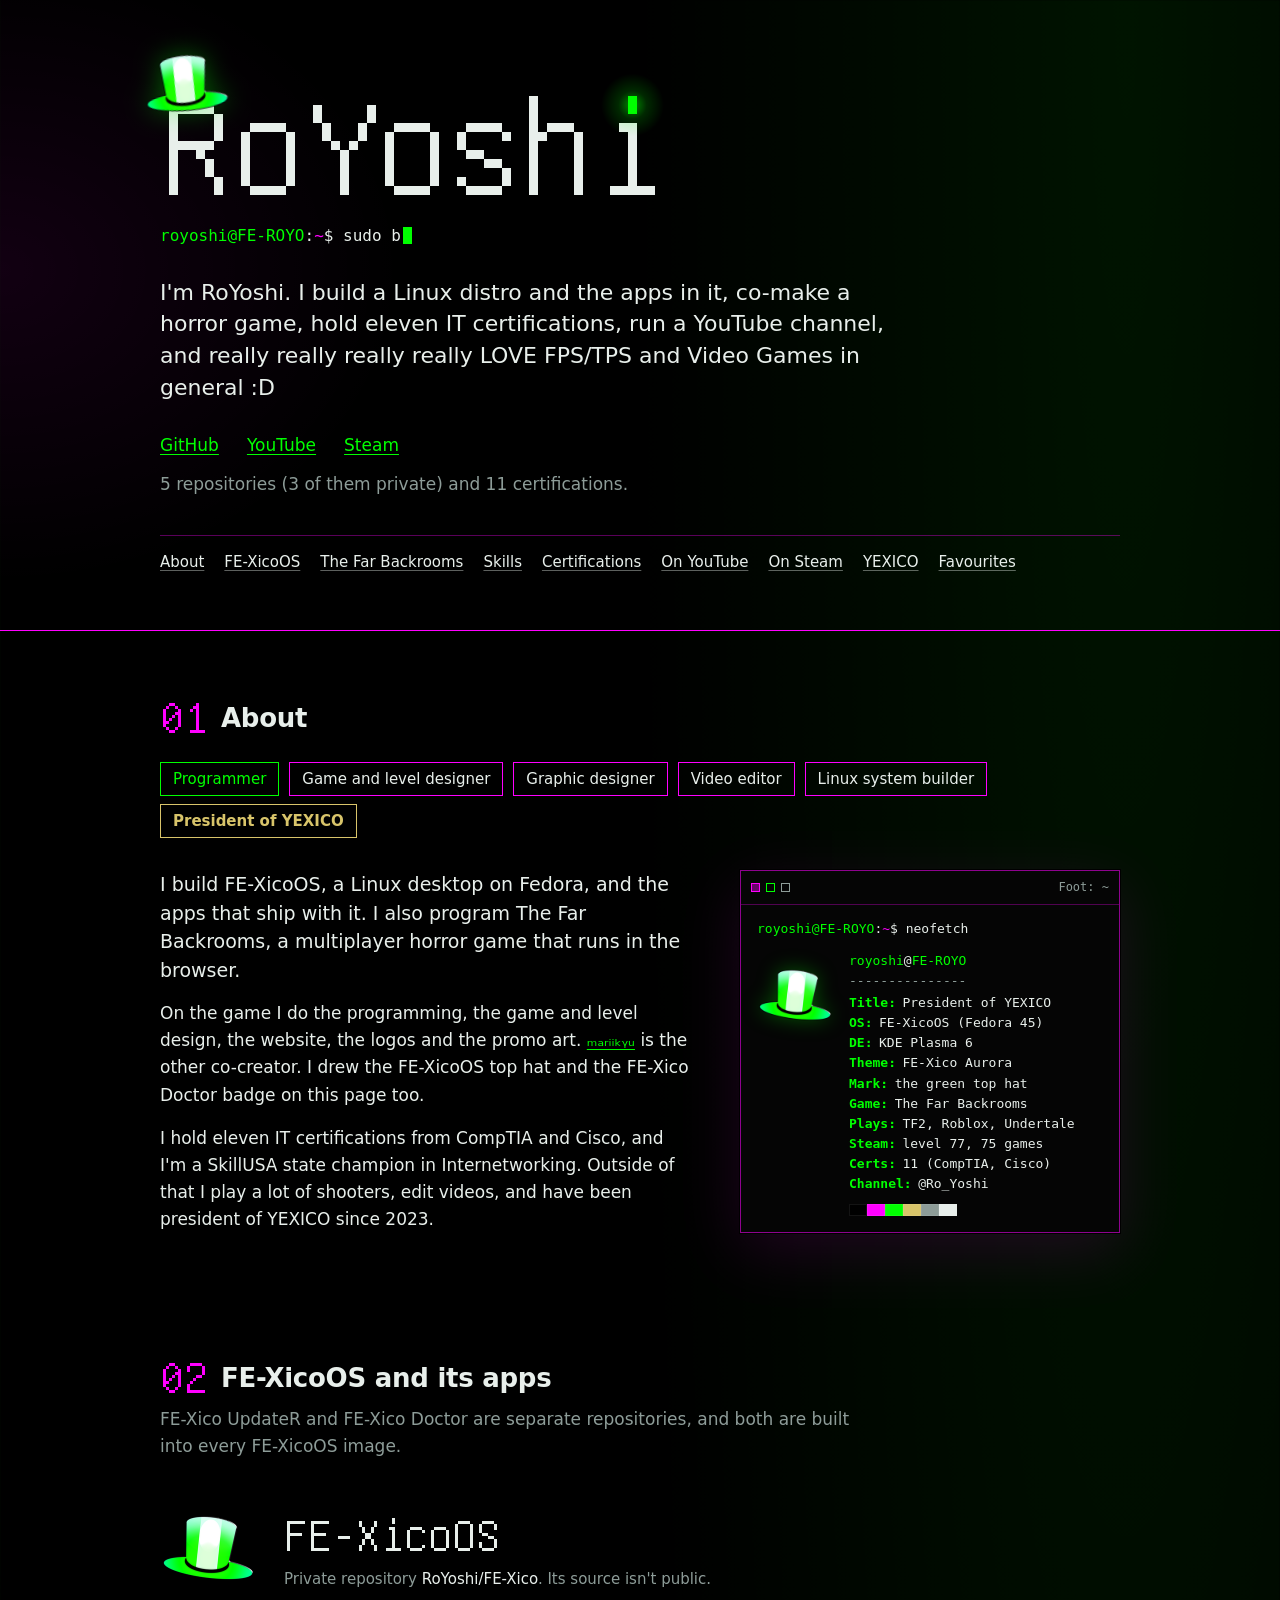
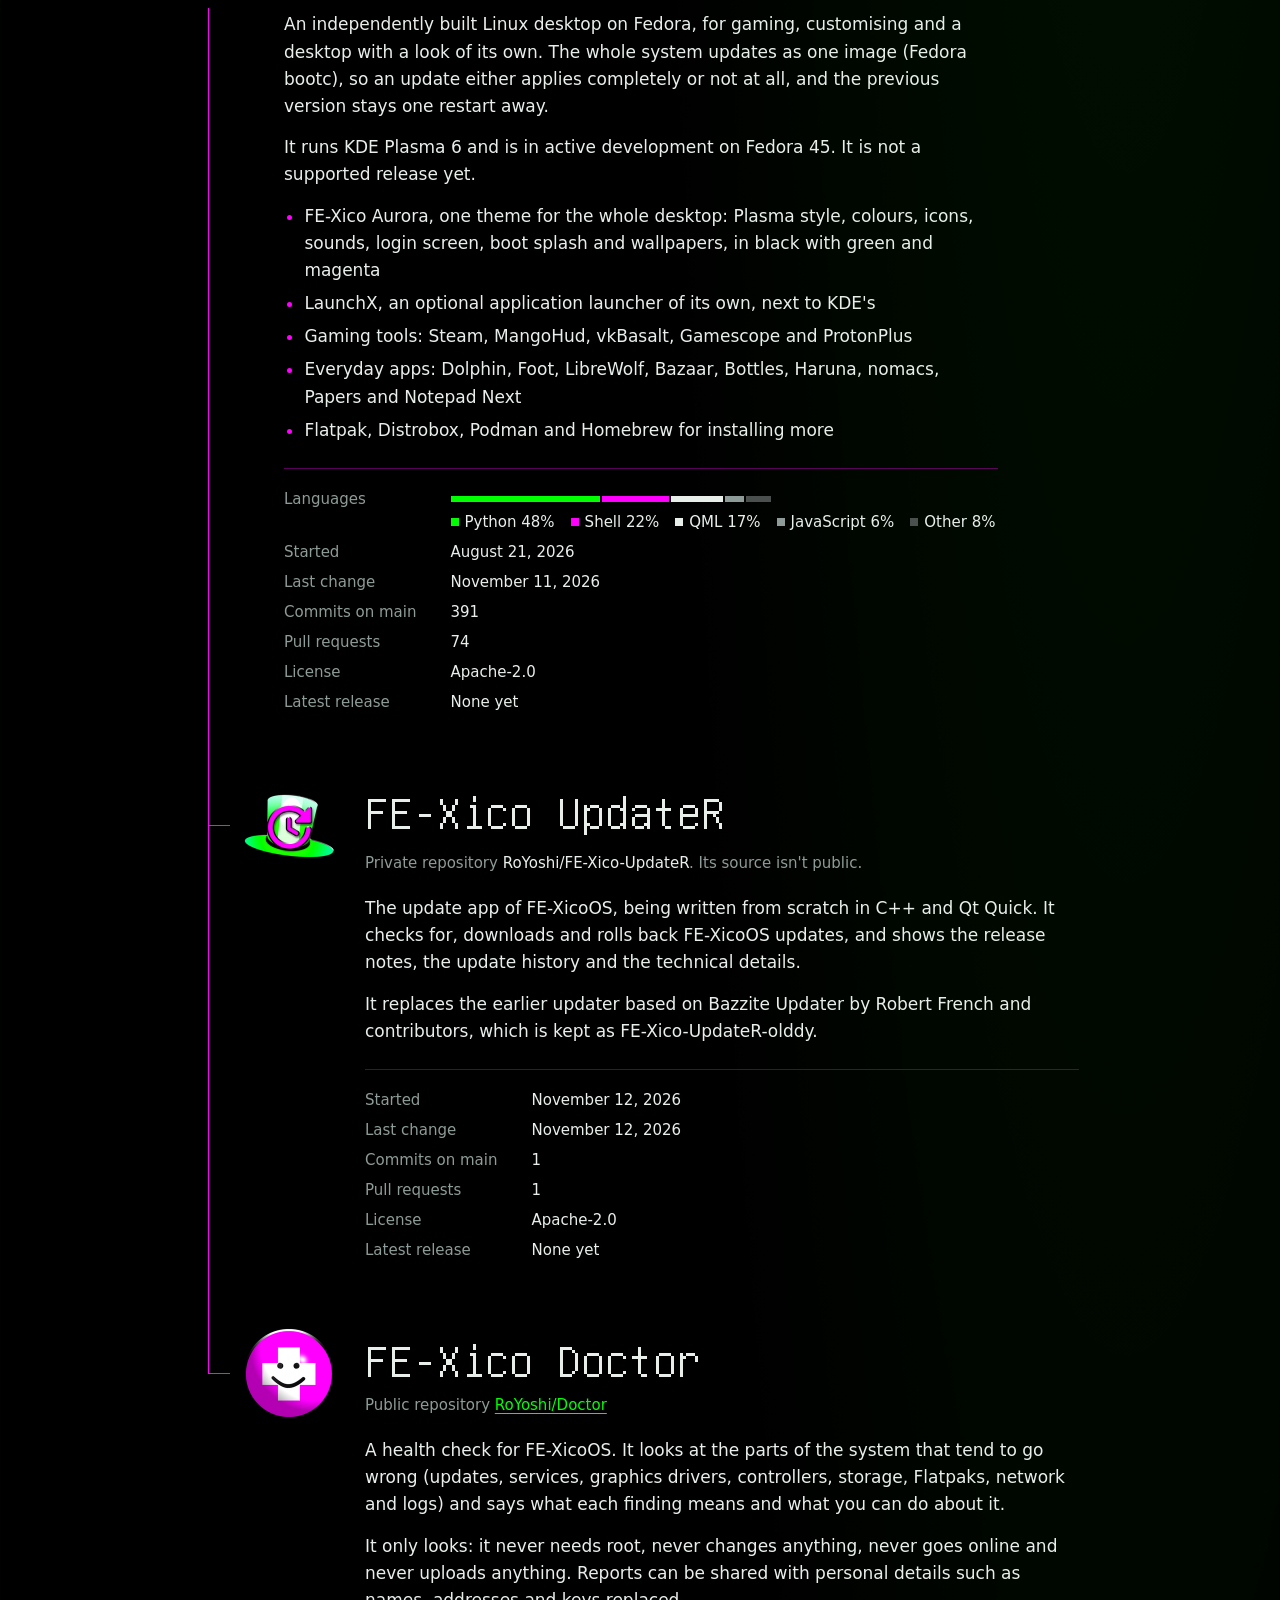
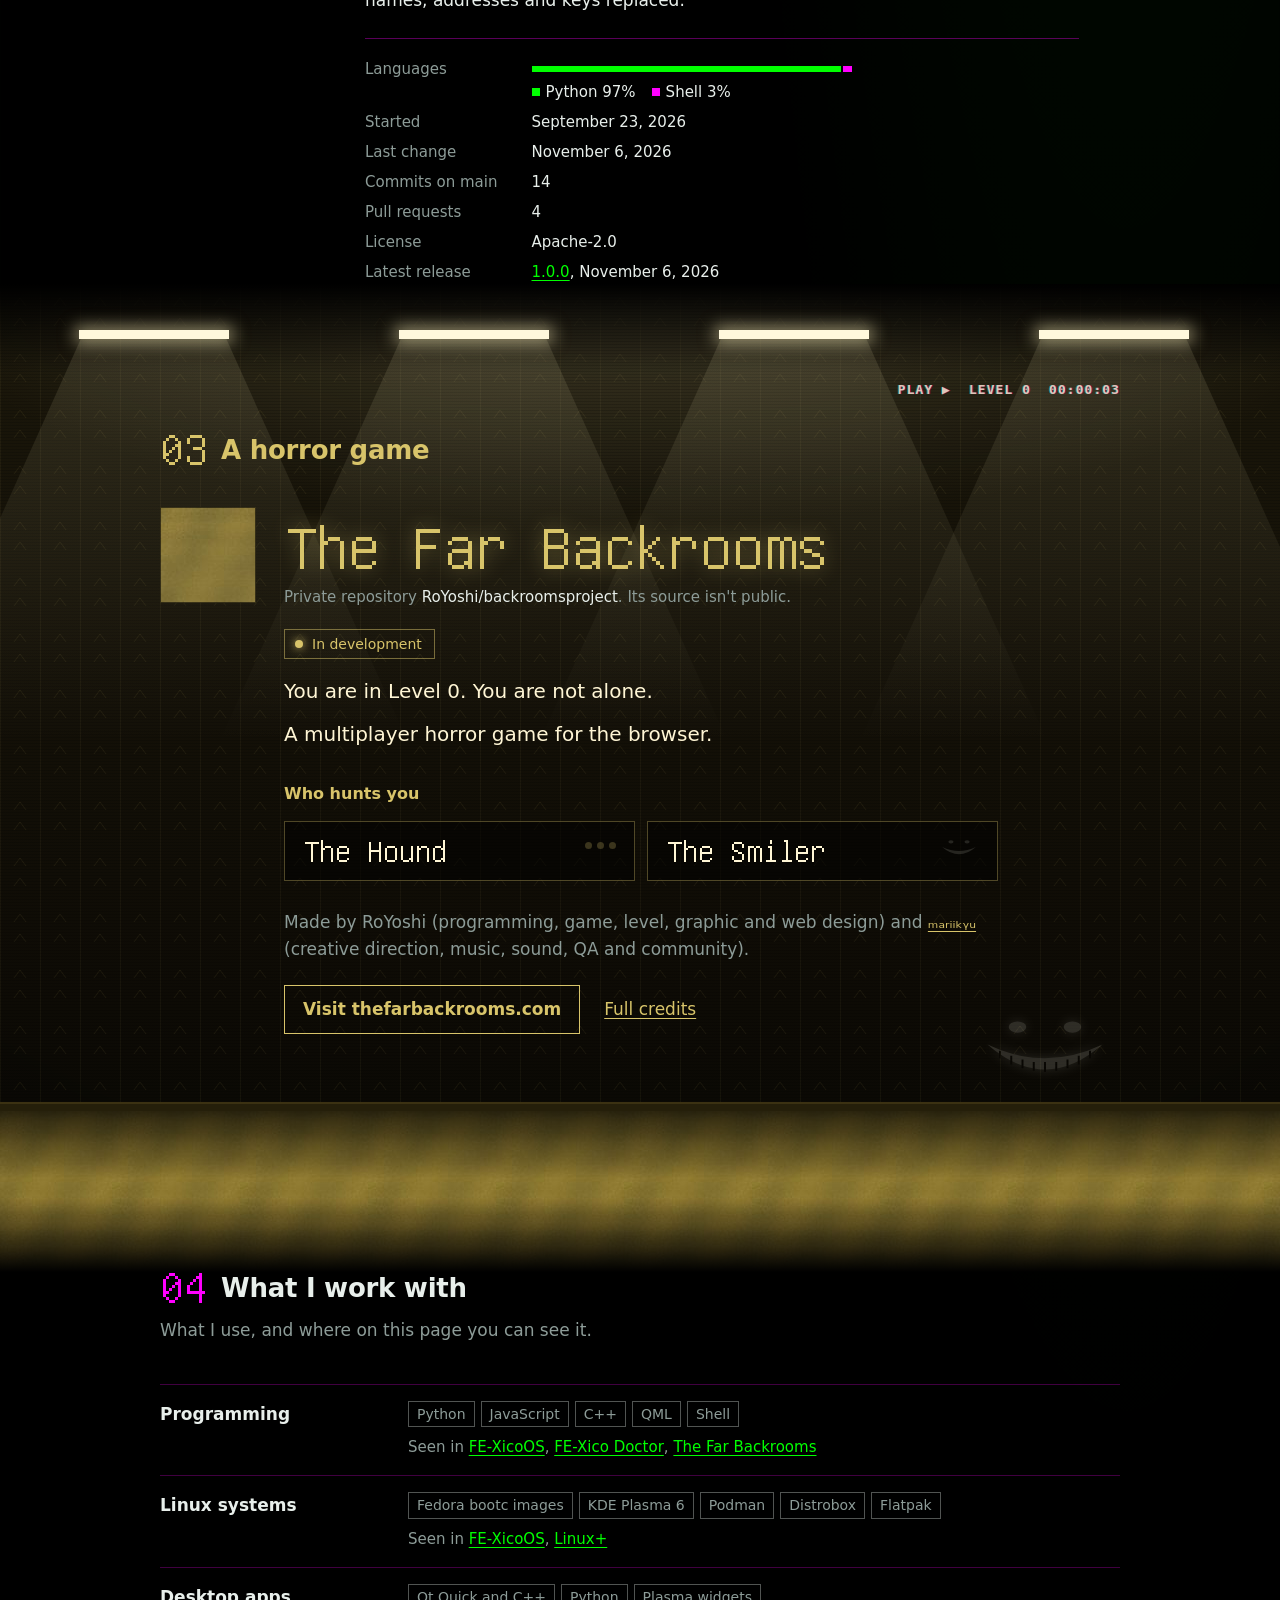
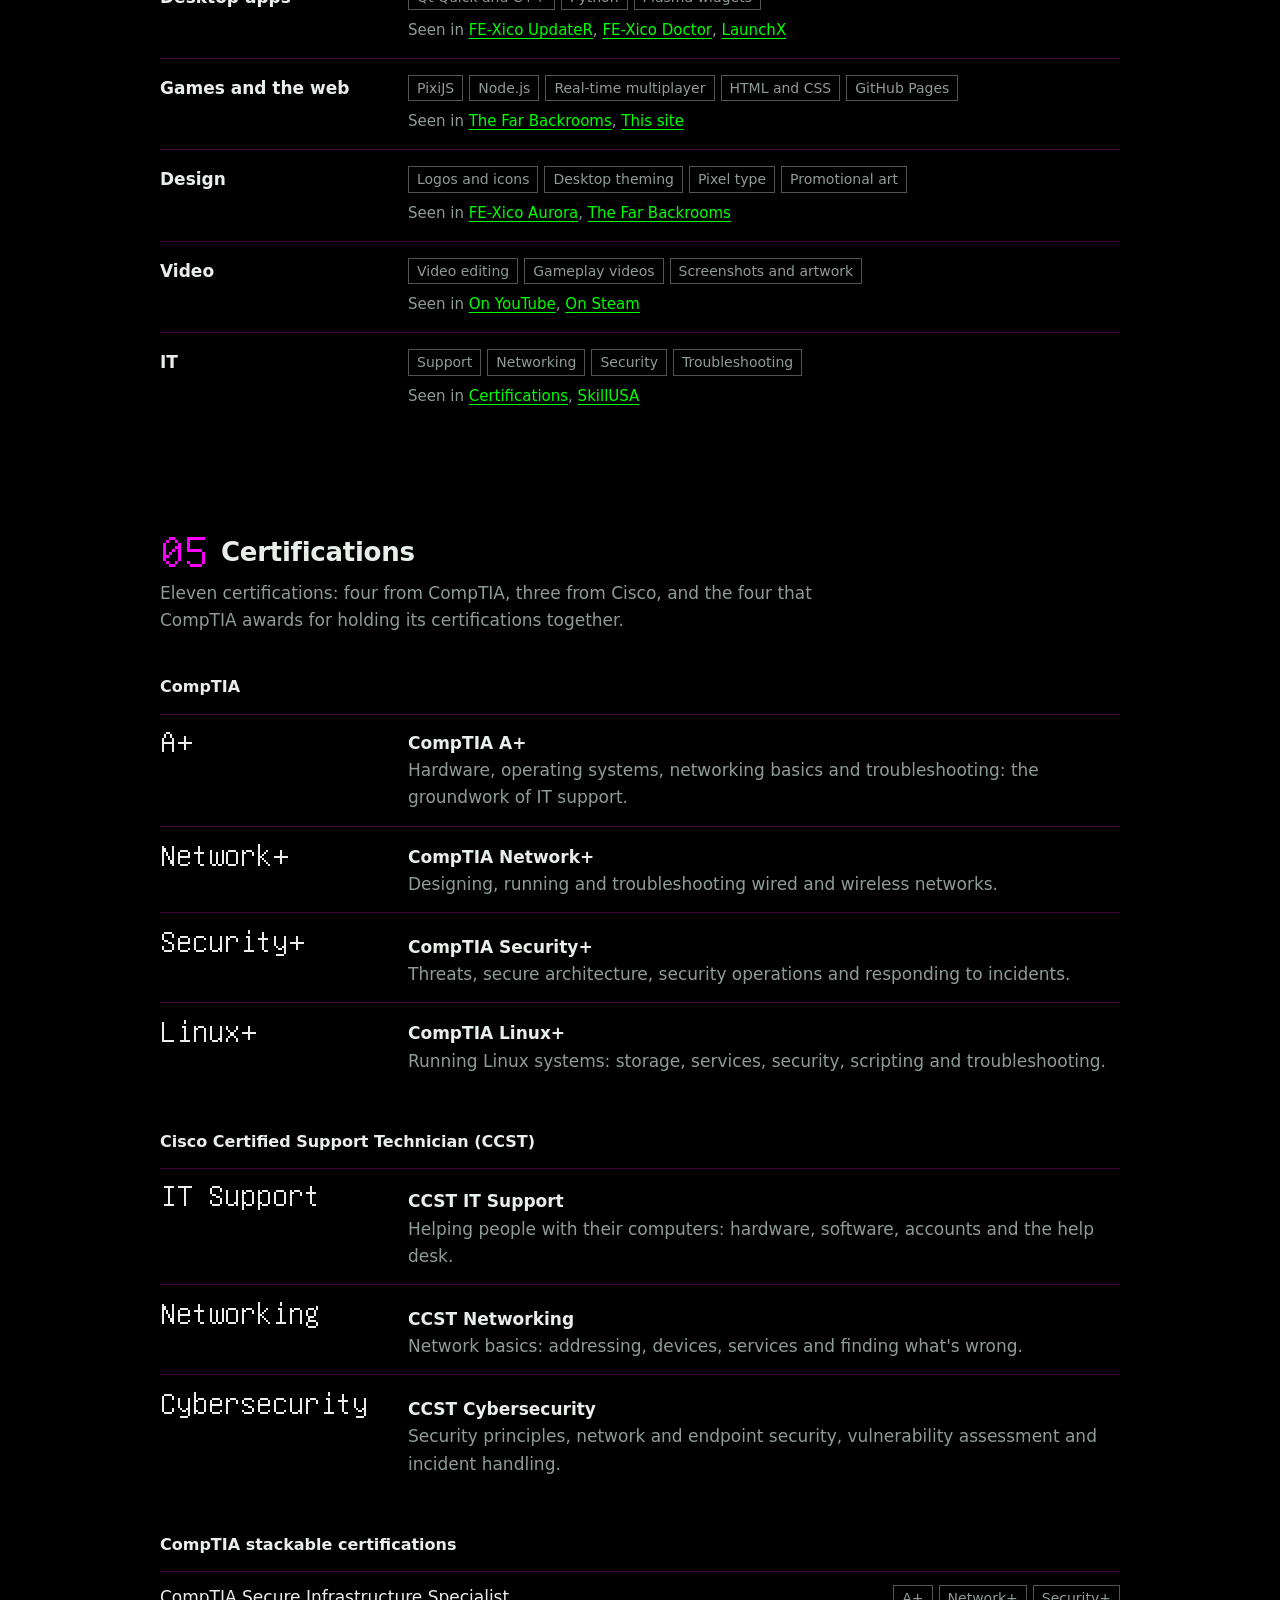
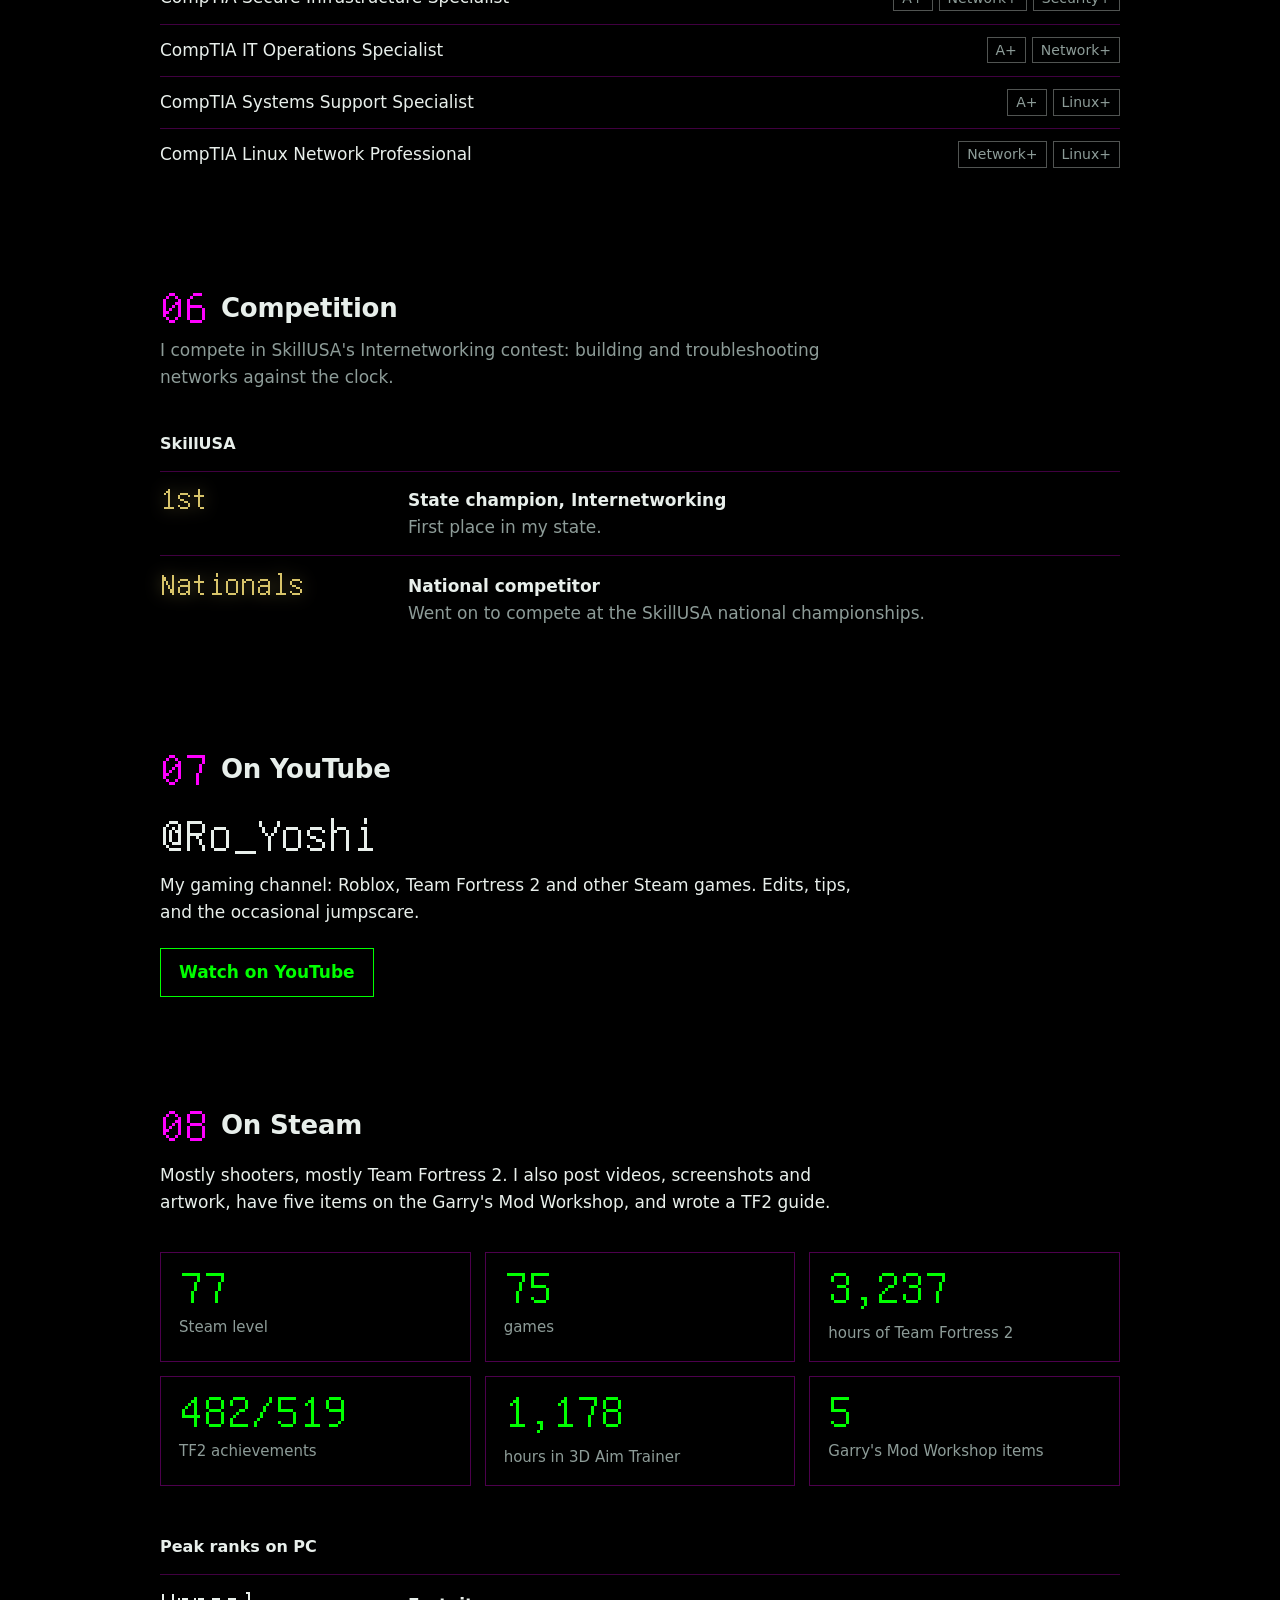
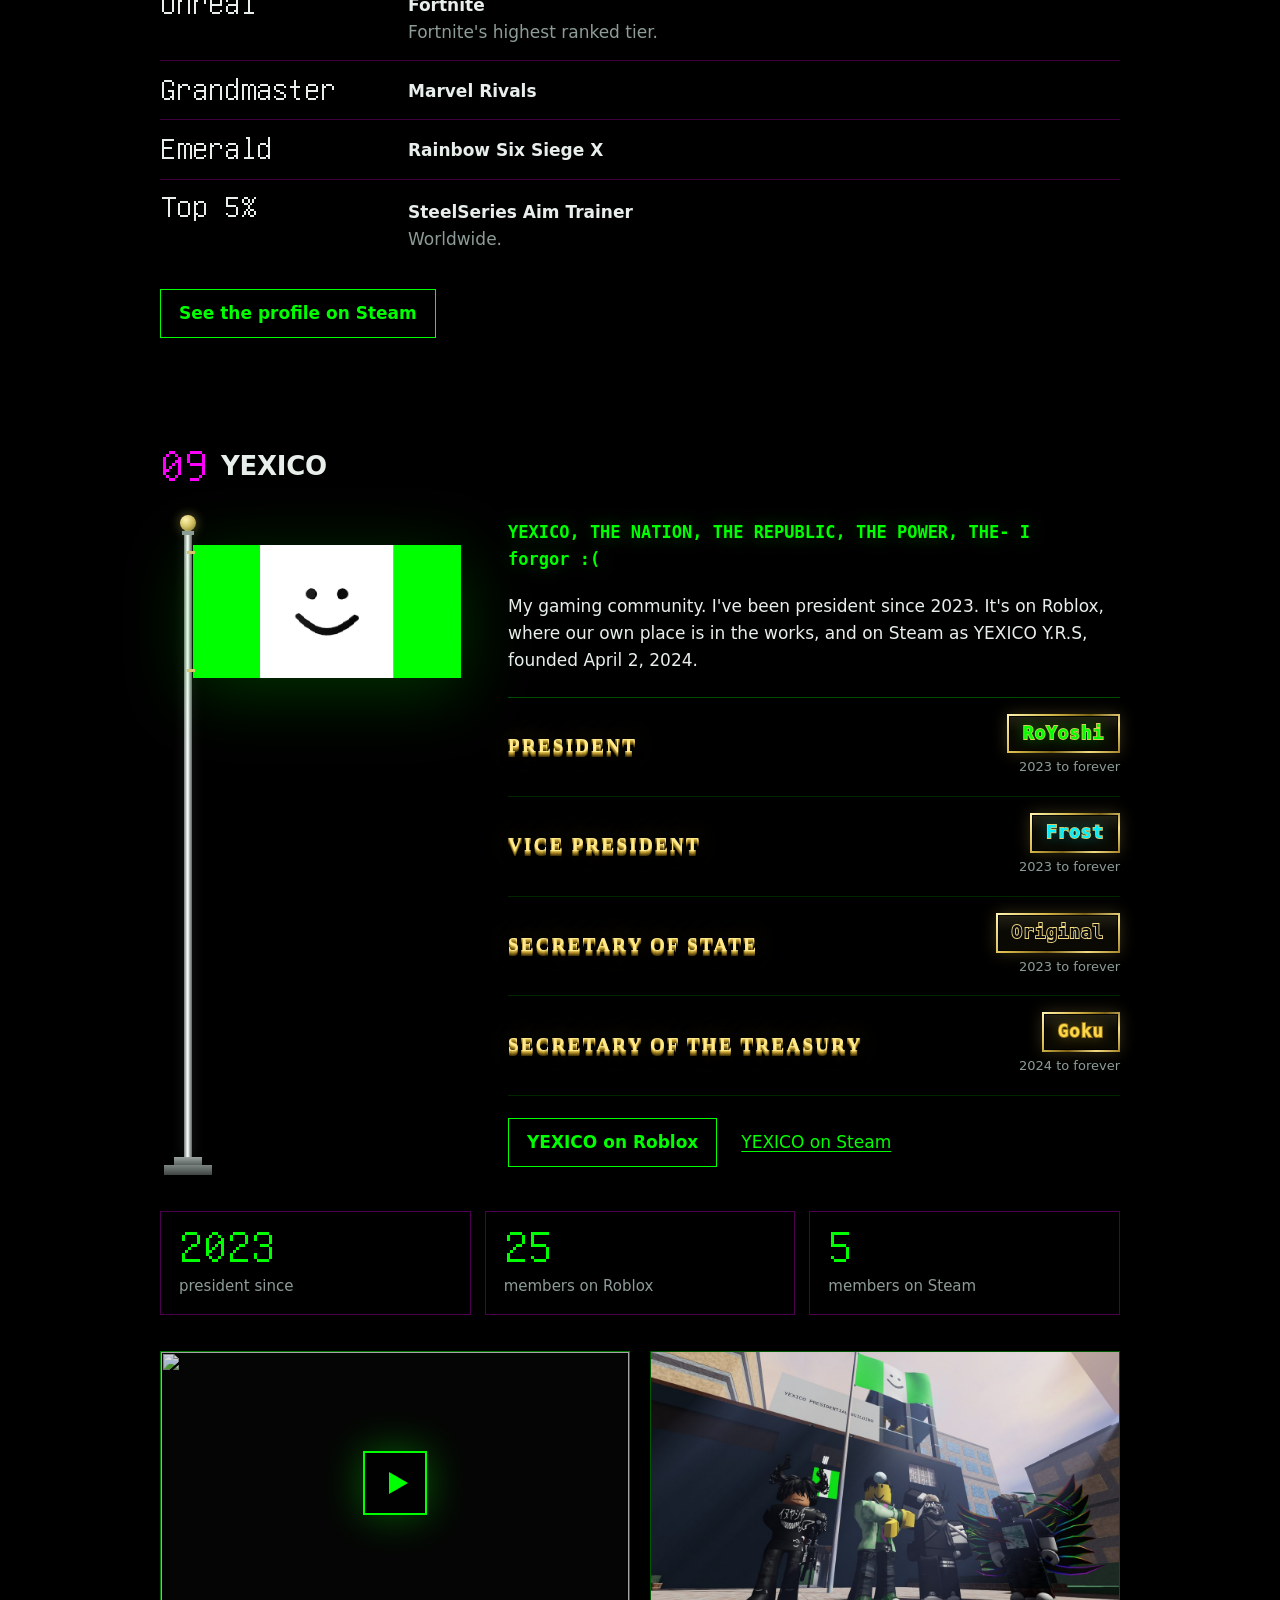
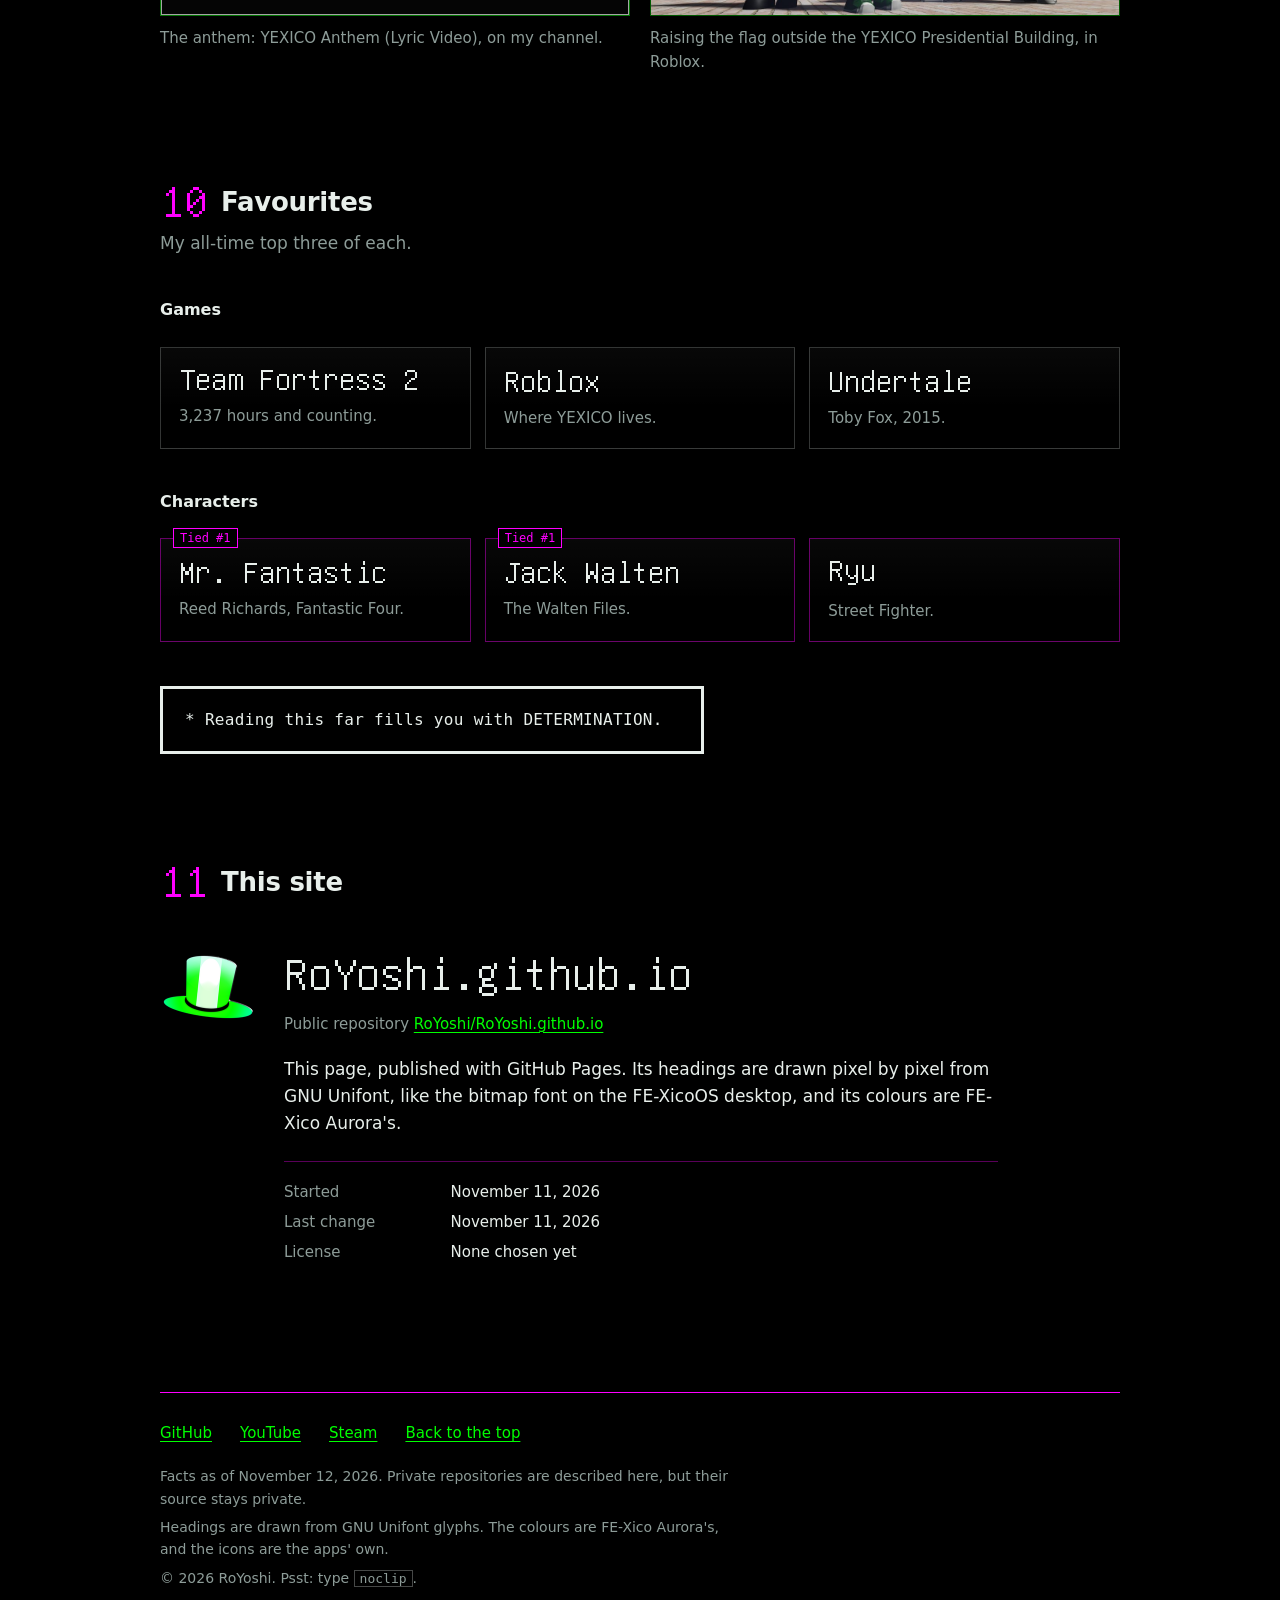
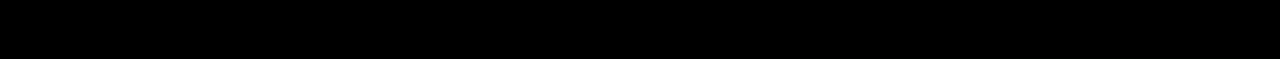
==== commit e055ee4f: "Add RoYoshi's SkillUSA results - Competition, a new section after Certifications: SkillUSA Internetw" ====
--- a/index.html
+++ b/index.html
@@ -36,16 +36,17 @@
 <nav class="jump" aria-label="On this page"><ul><li><a href="#about">About</a></li><li><a href="#g-fe-xico">FE-XicoOS</a></li><li><a href="#g-game">The Far Backrooms</a></li><li><a href="#skills">Skills</a></li><li><a href="#certifications">Certifications</a></li><li><a href="#youtube">On YouTube</a></li><li><a href="#steam">On Steam</a></li><li><a href="#yexico">YEXICO</a></li><li><a href="#favourites">Favourites</a></li></ul></nav>
 </header>
 <main id="main">
-<section class="group group--about" id="about" aria-labelledby="g-about"><h2 id="g-about"><span class="h2__index"><svg class="pixel pixel--index" viewBox="0 0 15 10" style="--w:15;--h:10" aria-hidden="true" focusable="false" shape-rendering="crispEdges"><path d="M3 0h2v1h-2zM12 0h1v1h-1zM2 1h1v1h-1zM5 1h1v1h-1zM11 1h2v1h-2zM1 2h1v1h-1zM6 2h1v1h-1zM10 2h1v1h-1zM12 2h1v1h-1zM1 3h1v1h-1zM5 3h2v1h-2zM12 3h1v1h-1zM1 4h1v1h-1zM4 4h1v1h-1zM6 4h1v1h-1zM12 4h1v1h-1zM1 5h1v1h-1zM3 5h1v1h-1zM6 5h1v1h-1zM12 5h1v1h-1zM1 6h2v1h-2zM6 6h1v1h-1zM12 6h1v1h-1zM1 7h1v1h-1zM6 7h1v1h-1zM12 7h1v1h-1zM2 8h1v1h-1zM5 8h1v1h-1zM12 8h1v1h-1zM3 9h2v1h-2zM10 9h5v1h-5z"/></svg></span><span class="h2__title">About</span></h2><ul class="roles" aria-label="Roles"><li>Programmer</li><li>Game and level designer</li><li>Graphic designer</li><li>Video editor</li><li>Linux system builder</li><li><a href="#yexico">President of YEXICO</a></li></ul><div class="about"><div class="about__text"><p>I build FE-XicoOS, a Linux desktop on Fedora, and the apps that ship with it. I also program The Far Backrooms, a multiplayer horror game that runs in the browser.</p><p>On the game I do the programming, the game and level design, the website, the logos and the promo art. <a class="person" href="https://soundcloud.com/mariikyu">ₘₐᵣᵢᵢₖᵧᵤ</a> is the other co-creator. I drew the FE-XicoOS top hat and the FE-Xico Doctor badge on this page too.</p><p>I hold eleven IT certifications from CompTIA and Cisco. Outside of that I play a lot of shooters, edit videos, and have been president of YEXICO since 2023.</p></div><figure class="fetch" aria-label="neofetch output"><div class="fetch__bar" aria-hidden="true"><span></span><span></span><span></span><span class="fetch__title">Foot: ~</span></div><div class="fetch__body"><p class="fetch__cmd" aria-hidden="true"><span class="p-user">royoshi@FE-ROYO</span>:<span class="p-path">~</span>$ neofetch</p><div class="fetch__out"><img class="fetch__hat" src="assets/icons/fe-xicoos.png" alt="" width="96" height="96"><div><p class="fetch__who"><span class="p-user">royoshi</span>@<span class="p-host">FE-ROYO</span></p><p class="fetch__rule" aria-hidden="true">---------------</p><dl><div><dt>Title</dt><dd>President of YEXICO</dd></div><div><dt>OS</dt><dd>FE-XicoOS (Fedora 45)</dd></div><div><dt>DE</dt><dd>KDE Plasma 6</dd></div><div><dt>Theme</dt><dd>FE-Xico Aurora</dd></div><div><dt>Mark</dt><dd>the green top hat</dd></div><div><dt>Game</dt><dd>The Far Backrooms</dd></div><div><dt>Plays</dt><dd>TF2, Roblox, Undertale</dd></div><div><dt>Steam</dt><dd>level 77, 75 games</dd></div><div><dt>Certs</dt><dd>11 (CompTIA, Cisco)</dd></div><div><dt>Channel</dt><dd>@Ro_Yoshi</dd></div></dl><p class="fetch__swatches" aria-hidden="true"><span style="--colour:#000000"></span><span style="--colour:#FF00FF"></span><span style="--colour:#00FF00"></span><span style="--colour:#D8C46A"></span><span style="--colour:#8D9C98"></span><span style="--colour:#E8EFEB"></span></p></div></div></div></figure></div></section>
+<section class="group group--about" id="about" aria-labelledby="g-about"><h2 id="g-about"><span class="h2__index"><svg class="pixel pixel--index" viewBox="0 0 15 10" style="--w:15;--h:10" aria-hidden="true" focusable="false" shape-rendering="crispEdges"><path d="M3 0h2v1h-2zM12 0h1v1h-1zM2 1h1v1h-1zM5 1h1v1h-1zM11 1h2v1h-2zM1 2h1v1h-1zM6 2h1v1h-1zM10 2h1v1h-1zM12 2h1v1h-1zM1 3h1v1h-1zM5 3h2v1h-2zM12 3h1v1h-1zM1 4h1v1h-1zM4 4h1v1h-1zM6 4h1v1h-1zM12 4h1v1h-1zM1 5h1v1h-1zM3 5h1v1h-1zM6 5h1v1h-1zM12 5h1v1h-1zM1 6h2v1h-2zM6 6h1v1h-1zM12 6h1v1h-1zM1 7h1v1h-1zM6 7h1v1h-1zM12 7h1v1h-1zM2 8h1v1h-1zM5 8h1v1h-1zM12 8h1v1h-1zM3 9h2v1h-2zM10 9h5v1h-5z"/></svg></span><span class="h2__title">About</span></h2><ul class="roles" aria-label="Roles"><li>Programmer</li><li>Game and level designer</li><li>Graphic designer</li><li>Video editor</li><li>Linux system builder</li><li><a href="#yexico">President of YEXICO</a></li></ul><div class="about"><div class="about__text"><p>I build FE-XicoOS, a Linux desktop on Fedora, and the apps that ship with it. I also program The Far Backrooms, a multiplayer horror game that runs in the browser.</p><p>On the game I do the programming, the game and level design, the website, the logos and the promo art. <a class="person" href="https://soundcloud.com/mariikyu">ₘₐᵣᵢᵢₖᵧᵤ</a> is the other co-creator. I drew the FE-XicoOS top hat and the FE-Xico Doctor badge on this page too.</p><p>I hold eleven IT certifications from CompTIA and Cisco, and I&#x27;m a SkillUSA state champion in Internetworking. Outside of that I play a lot of shooters, edit videos, and have been president of YEXICO since 2023.</p></div><figure class="fetch" aria-label="neofetch output"><div class="fetch__bar" aria-hidden="true"><span></span><span></span><span></span><span class="fetch__title">Foot: ~</span></div><div class="fetch__body"><p class="fetch__cmd" aria-hidden="true"><span class="p-user">royoshi@FE-ROYO</span>:<span class="p-path">~</span>$ neofetch</p><div class="fetch__out"><img class="fetch__hat" src="assets/icons/fe-xicoos.png" alt="" width="96" height="96"><div><p class="fetch__who"><span class="p-user">royoshi</span>@<span class="p-host">FE-ROYO</span></p><p class="fetch__rule" aria-hidden="true">---------------</p><dl><div><dt>Title</dt><dd>President of YEXICO</dd></div><div><dt>OS</dt><dd>FE-XicoOS (Fedora 45)</dd></div><div><dt>DE</dt><dd>KDE Plasma 6</dd></div><div><dt>Theme</dt><dd>FE-Xico Aurora</dd></div><div><dt>Mark</dt><dd>the green top hat</dd></div><div><dt>Game</dt><dd>The Far Backrooms</dd></div><div><dt>Plays</dt><dd>TF2, Roblox, Undertale</dd></div><div><dt>Steam</dt><dd>level 77, 75 games</dd></div><div><dt>Certs</dt><dd>11 (CompTIA, Cisco)</dd></div><div><dt>Channel</dt><dd>@Ro_Yoshi</dd></div></dl><p class="fetch__swatches" aria-hidden="true"><span style="--colour:#000000"></span><span style="--colour:#FF00FF"></span><span style="--colour:#00FF00"></span><span style="--colour:#D8C46A"></span><span style="--colour:#8D9C98"></span><span style="--colour:#E8EFEB"></span></p></div></div></div></figure></div></section>
 <section class="group group--fe-xico" aria-labelledby="g-fe-xico"><h2 id="g-fe-xico"><span class="h2__index"><svg class="pixel pixel--index" viewBox="0 0 15 10" style="--w:15;--h:10" aria-hidden="true" focusable="false" shape-rendering="crispEdges"><path d="M3 0h2v1h-2zM10 0h4v1h-4zM2 1h1v1h-1zM5 1h1v1h-1zM9 1h1v1h-1zM14 1h1v1h-1zM1 2h1v1h-1zM6 2h1v1h-1zM9 2h1v1h-1zM14 2h1v1h-1zM1 3h1v1h-1zM5 3h2v1h-2zM14 3h1v1h-1zM1 4h1v1h-1zM4 4h1v1h-1zM6 4h1v1h-1zM12 4h2v1h-2zM1 5h1v1h-1zM3 5h1v1h-1zM6 5h1v1h-1zM11 5h1v1h-1zM1 6h2v1h-2zM6 6h1v1h-1zM10 6h1v1h-1zM1 7h1v1h-1zM6 7h1v1h-1zM9 7h1v1h-1zM2 8h1v1h-1zM5 8h1v1h-1zM9 8h1v1h-1zM3 9h2v1h-2zM9 9h6v1h-6z"/></svg></span><span class="h2__title">FE-XicoOS and its apps</span></h2><p class="note">FE-Xico UpdateR and FE-Xico Doctor are separate repositories, and both are built into every FE-XicoOS image.</p><article class="repo repo--root" id="fe-xicoos" aria-labelledby="fe-xicoos-name"><div class="repo__mark"><img src="assets/icons/fe-xicoos.png" alt="" width="96" height="96"></div><div class="repo__body"><h3 class="repo__name" id="fe-xicoos-name"><span class="visually-hidden">FE-XicoOS</span><svg class="pixel pixel--name" viewBox="0 0 71 11" style="--w:71;--h:11" aria-hidden="true" focusable="false" shape-rendering="crispEdges"><path d="M36 0h1v1h-1zM1 1h6v1h-6zM9 1h6v1h-6zM25 1h1v1h-1zM30 1h1v1h-1zM36 1h1v1h-1zM58 1h4v1h-4zM66 1h4v1h-4zM1 2h1v1h-1zM9 2h1v1h-1zM25 2h1v1h-1zM30 2h1v1h-1zM57 2h1v1h-1zM62 2h1v1h-1zM65 2h1v1h-1zM70 2h1v1h-1zM1 3h1v1h-1zM9 3h1v1h-1zM26 3h1v1h-1zM29 3h1v1h-1zM35 3h2v1h-2zM42 3h4v1h-4zM50 3h4v1h-4zM57 3h1v1h-1zM62 3h1v1h-1zM65 3h1v1h-1zM70 3h1v1h-1zM1 4h1v1h-1zM9 4h1v1h-1zM26 4h1v1h-1zM29 4h1v1h-1zM36 4h1v1h-1zM41 4h1v1h-1zM46 4h1v1h-1zM49 4h1v1h-1zM54 4h1v1h-1zM57 4h1v1h-1zM62 4h1v1h-1zM65 4h1v1h-1zM1 5h5v1h-5zM9 5h5v1h-5zM27 5h2v1h-2zM36 5h1v1h-1zM41 5h1v1h-1zM49 5h1v1h-1zM54 5h1v1h-1zM57 5h1v1h-1zM62 5h1v1h-1zM66 5h2v1h-2zM1 6h1v1h-1zM9 6h1v1h-1zM18 6h4v1h-4zM27 6h2v1h-2zM36 6h1v1h-1zM41 6h1v1h-1zM49 6h1v1h-1zM54 6h1v1h-1zM57 6h1v1h-1zM62 6h1v1h-1zM68 6h2v1h-2zM1 7h1v1h-1zM9 7h1v1h-1zM26 7h1v1h-1zM29 7h1v1h-1zM36 7h1v1h-1zM41 7h1v1h-1zM49 7h1v1h-1zM54 7h1v1h-1zM57 7h1v1h-1zM62 7h1v1h-1zM70 7h1v1h-1zM1 8h1v1h-1zM9 8h1v1h-1zM26 8h1v1h-1zM29 8h1v1h-1zM36 8h1v1h-1zM41 8h1v1h-1zM49 8h1v1h-1zM54 8h1v1h-1zM57 8h1v1h-1zM62 8h1v1h-1zM65 8h1v1h-1zM70 8h1v1h-1zM1 9h1v1h-1zM9 9h1v1h-1zM25 9h1v1h-1zM30 9h1v1h-1zM36 9h1v1h-1zM41 9h1v1h-1zM46 9h1v1h-1zM49 9h1v1h-1zM54 9h1v1h-1zM57 9h1v1h-1zM62 9h1v1h-1zM65 9h1v1h-1zM70 9h1v1h-1zM1 10h1v1h-1zM9 10h6v1h-6zM25 10h1v1h-1zM30 10h1v1h-1zM34 10h5v1h-5zM42 10h4v1h-4zM50 10h4v1h-4zM58 10h4v1h-4zM66 10h4v1h-4z"/></svg></h3><p class="where">Private repository <span class="path">RoYoshi/FE-Xico</span>. Its source isn't public.</p><p>An independently built Linux desktop on Fedora, for gaming, customising and a desktop with a look of its own. The whole system updates as one image (Fedora bootc), so an update either applies completely or not at all, and the previous version stays one restart away.</p><p>It runs KDE Plasma 6 and is in active development on Fedora 45. It is not a supported release yet.</p><ul class="inside"><li>FE-Xico Aurora, one theme for the whole desktop: Plasma style, colours, icons, sounds, login screen, boot splash and wallpapers, in black with green and magenta</li><li>LaunchX, an optional application launcher of its own, next to KDE&#x27;s</li><li>Gaming tools: Steam, MangoHud, vkBasalt, Gamescope and ProtonPlus</li><li>Everyday apps: Dolphin, Foot, LibreWolf, Bazaar, Bottles, Haruna, nomacs, Papers and Notepad Next</li><li>Flatpak, Distrobox, Podman and Homebrew for installing more</li></ul><dl class="facts"><dt>Languages</dt><dd><div class="bar" aria-hidden="true"><span style="--share:0.4785;--colour:#00FF00"></span><span style="--share:0.2169;--colour:#FF00FF"></span><span style="--share:0.1656;--colour:#E8EFEB"></span><span style="--share:0.0589;--colour:#8D9C98"></span><span style="--share:0.0801;--colour:#4A504E"></span></div><ul class="legend" aria-label="Languages by share of code (other: C++, Dockerfile, Just, CMake)"><li><span class="swatch" style="--colour:#00FF00"></span>Python 48%</li><li><span class="swatch" style="--colour:#FF00FF"></span>Shell 22%</li><li><span class="swatch" style="--colour:#E8EFEB"></span>QML 17%</li><li><span class="swatch" style="--colour:#8D9C98"></span>JavaScript 6%</li><li><span class="swatch" style="--colour:#4A504E"></span>Other 8%</li></ul></dd><dt>Started</dt><dd>August 21, 2026</dd><dt>Last change</dt><dd>November 11, 2026</dd><dt>Commits on main</dt><dd>391</dd><dt>Pull requests</dt><dd>74</dd><dt>License</dt><dd>Apache-2.0</dd><dt>Latest release</dt><dd>None yet</dd></dl></div></article><ul class="tree"><li><article class="repo" id="fe-xico-updater" aria-labelledby="fe-xico-updater-name"><div class="repo__mark"><img src="assets/icons/fe-xico-updater.png" alt="" width="96" height="96"></div><div class="repo__body"><h3 class="repo__name" id="fe-xico-updater-name"><span class="visually-hidden">FE-Xico UpdateR</span><svg class="pixel pixel--name" viewBox="0 0 119 13" style="--w:119;--h:13" aria-hidden="true" focusable="false" shape-rendering="crispEdges"><path d="M36 0h1v1h-1zM86 0h1v1h-1zM1 1h6v1h-6zM9 1h6v1h-6zM25 1h1v1h-1zM30 1h1v1h-1zM36 1h1v1h-1zM65 1h1v1h-1zM70 1h1v1h-1zM86 1h1v1h-1zM99 1h1v1h-1zM113 1h5v1h-5zM1 2h1v1h-1zM9 2h1v1h-1zM25 2h1v1h-1zM30 2h1v1h-1zM65 2h1v1h-1zM70 2h1v1h-1zM86 2h1v1h-1zM99 2h1v1h-1zM113 2h1v1h-1zM118 2h1v1h-1zM1 3h1v1h-1zM9 3h1v1h-1zM26 3h1v1h-1zM29 3h1v1h-1zM35 3h2v1h-2zM42 3h4v1h-4zM50 3h4v1h-4zM65 3h1v1h-1zM70 3h1v1h-1zM73 3h1v1h-1zM75 3h3v1h-3zM82 3h3v1h-3zM86 3h1v1h-1zM90 3h4v1h-4zM99 3h1v1h-1zM106 3h4v1h-4zM113 3h1v1h-1zM118 3h1v1h-1zM1 4h1v1h-1zM9 4h1v1h-1zM26 4h1v1h-1zM29 4h1v1h-1zM36 4h1v1h-1zM41 4h1v1h-1zM46 4h1v1h-1zM49 4h1v1h-1zM54 4h1v1h-1zM65 4h1v1h-1zM70 4h1v1h-1zM73 4h2v1h-2zM78 4h1v1h-1zM81 4h1v1h-1zM85 4h2v1h-2zM89 4h1v1h-1zM94 4h1v1h-1zM97 4h5v1h-5zM105 4h1v1h-1zM110 4h1v1h-1zM113 4h1v1h-1zM118 4h1v1h-1zM1 5h5v1h-5zM9 5h5v1h-5zM27 5h2v1h-2zM36 5h1v1h-1zM41 5h1v1h-1zM49 5h1v1h-1zM54 5h1v1h-1zM65 5h1v1h-1zM70 5h1v1h-1zM73 5h1v1h-1zM78 5h1v1h-1zM81 5h1v1h-1zM86 5h1v1h-1zM94 5h1v1h-1zM99 5h1v1h-1zM105 5h1v1h-1zM110 5h1v1h-1zM113 5h5v1h-5zM1 6h1v1h-1zM9 6h1v1h-1zM18 6h4v1h-4zM27 6h2v1h-2zM36 6h1v1h-1zM41 6h1v1h-1zM49 6h1v1h-1zM54 6h1v1h-1zM65 6h1v1h-1zM70 6h1v1h-1zM73 6h1v1h-1zM78 6h1v1h-1zM81 6h1v1h-1zM86 6h1v1h-1zM90 6h5v1h-5zM99 6h1v1h-1zM105 6h6v1h-6zM113 6h1v1h-1zM116 6h1v1h-1zM1 7h1v1h-1zM9 7h1v1h-1zM26 7h1v1h-1zM29 7h1v1h-1zM36 7h1v1h-1zM41 7h1v1h-1zM49 7h1v1h-1zM54 7h1v1h-1zM65 7h1v1h-1zM70 7h1v1h-1zM73 7h1v1h-1zM78 7h1v1h-1zM81 7h1v1h-1zM86 7h1v1h-1zM89 7h1v1h-1zM94 7h1v1h-1zM99 7h1v1h-1zM105 7h1v1h-1zM113 7h1v1h-1zM117 7h1v1h-1zM1 8h1v1h-1zM9 8h1v1h-1zM26 8h1v1h-1zM29 8h1v1h-1zM36 8h1v1h-1zM41 8h1v1h-1zM49 8h1v1h-1zM54 8h1v1h-1zM65 8h1v1h-1zM70 8h1v1h-1zM73 8h1v1h-1zM78 8h1v1h-1zM81 8h1v1h-1zM86 8h1v1h-1zM89 8h1v1h-1zM94 8h1v1h-1zM99 8h1v1h-1zM105 8h1v1h-1zM113 8h1v1h-1zM117 8h1v1h-1zM1 9h1v1h-1zM9 9h1v1h-1zM25 9h1v1h-1zM30 9h1v1h-1zM36 9h1v1h-1zM41 9h1v1h-1zM46 9h1v1h-1zM49 9h1v1h-1zM54 9h1v1h-1zM65 9h1v1h-1zM70 9h1v1h-1zM73 9h2v1h-2zM78 9h1v1h-1zM81 9h1v1h-1zM85 9h2v1h-2zM89 9h1v1h-1zM93 9h2v1h-2zM99 9h1v1h-1zM105 9h1v1h-1zM110 9h1v1h-1zM113 9h1v1h-1zM118 9h1v1h-1zM1 10h1v1h-1zM9 10h6v1h-6zM25 10h1v1h-1zM30 10h1v1h-1zM34 10h5v1h-5zM42 10h4v1h-4zM50 10h4v1h-4zM66 10h4v1h-4zM73 10h1v1h-1zM75 10h3v1h-3zM82 10h3v1h-3zM86 10h1v1h-1zM90 10h3v1h-3zM94 10h1v1h-1zM100 10h2v1h-2zM106 10h4v1h-4zM113 10h1v1h-1zM118 10h1v1h-1zM73 11h1v1h-1zM73 12h1v1h-1z"/></svg></h3><p class="where">Private repository <span class="path">RoYoshi/FE-Xico-UpdateR</span>. Its source isn't public.</p><p>The update app of FE-XicoOS, being written from scratch in C++ and Qt Quick. It checks for, downloads and rolls back FE-XicoOS updates, and shows the release notes, the update history and the technical details.</p><p>It replaces the earlier updater based on Bazzite Updater by Robert French and contributors, which is kept as FE-Xico-UpdateR-olddy.</p><dl class="facts"><dt>Started</dt><dd>November 12, 2026</dd><dt>Last change</dt><dd>November 12, 2026</dd><dt>Commits on main</dt><dd>1</dd><dt>Pull requests</dt><dd>1</dd><dt>License</dt><dd>Apache-2.0</dd><dt>Latest release</dt><dd>None yet</dd></dl></div></article></li><li><article class="repo" id="fe-xico-doctor" aria-labelledby="fe-xico-doctor-name"><div class="repo__mark"><img src="assets/icons/fe-xico-doctor.png" alt="" width="96" height="96"></div><div class="repo__body"><h3 class="repo__name" id="fe-xico-doctor-name"><span class="visually-hidden">FE-Xico Doctor</span><svg class="pixel pixel--name" viewBox="0 0 111 11" style="--w:111;--h:11" aria-hidden="true" focusable="false" shape-rendering="crispEdges"><path d="M36 0h1v1h-1zM1 1h6v1h-6zM9 1h6v1h-6zM25 1h1v1h-1zM30 1h1v1h-1zM36 1h1v1h-1zM65 1h4v1h-4zM91 1h1v1h-1zM1 2h1v1h-1zM9 2h1v1h-1zM25 2h1v1h-1zM30 2h1v1h-1zM65 2h1v1h-1zM69 2h1v1h-1zM91 2h1v1h-1zM1 3h1v1h-1zM9 3h1v1h-1zM26 3h1v1h-1zM29 3h1v1h-1zM35 3h2v1h-2zM42 3h4v1h-4zM50 3h4v1h-4zM65 3h1v1h-1zM70 3h1v1h-1zM74 3h4v1h-4zM82 3h4v1h-4zM91 3h1v1h-1zM98 3h4v1h-4zM105 3h1v1h-1zM107 3h3v1h-3zM1 4h1v1h-1zM9 4h1v1h-1zM26 4h1v1h-1zM29 4h1v1h-1zM36 4h1v1h-1zM41 4h1v1h-1zM46 4h1v1h-1zM49 4h1v1h-1zM54 4h1v1h-1zM65 4h1v1h-1zM70 4h1v1h-1zM73 4h1v1h-1zM78 4h1v1h-1zM81 4h1v1h-1zM86 4h1v1h-1zM89 4h5v1h-5zM97 4h1v1h-1zM102 4h1v1h-1zM105 4h2v1h-2zM110 4h1v1h-1zM1 5h5v1h-5zM9 5h5v1h-5zM27 5h2v1h-2zM36 5h1v1h-1zM41 5h1v1h-1zM49 5h1v1h-1zM54 5h1v1h-1zM65 5h1v1h-1zM70 5h1v1h-1zM73 5h1v1h-1zM78 5h1v1h-1zM81 5h1v1h-1zM91 5h1v1h-1zM97 5h1v1h-1zM102 5h1v1h-1zM105 5h1v1h-1zM110 5h1v1h-1zM1 6h1v1h-1zM9 6h1v1h-1zM18 6h4v1h-4zM27 6h2v1h-2zM36 6h1v1h-1zM41 6h1v1h-1zM49 6h1v1h-1zM54 6h1v1h-1zM65 6h1v1h-1zM70 6h1v1h-1zM73 6h1v1h-1zM78 6h1v1h-1zM81 6h1v1h-1zM91 6h1v1h-1zM97 6h1v1h-1zM102 6h1v1h-1zM105 6h1v1h-1zM1 7h1v1h-1zM9 7h1v1h-1zM26 7h1v1h-1zM29 7h1v1h-1zM36 7h1v1h-1zM41 7h1v1h-1zM49 7h1v1h-1zM54 7h1v1h-1zM65 7h1v1h-1zM70 7h1v1h-1zM73 7h1v1h-1zM78 7h1v1h-1zM81 7h1v1h-1zM91 7h1v1h-1zM97 7h1v1h-1zM102 7h1v1h-1zM105 7h1v1h-1zM1 8h1v1h-1zM9 8h1v1h-1zM26 8h1v1h-1zM29 8h1v1h-1zM36 8h1v1h-1zM41 8h1v1h-1zM49 8h1v1h-1zM54 8h1v1h-1zM65 8h1v1h-1zM70 8h1v1h-1zM73 8h1v1h-1zM78 8h1v1h-1zM81 8h1v1h-1zM91 8h1v1h-1zM97 8h1v1h-1zM102 8h1v1h-1zM105 8h1v1h-1zM1 9h1v1h-1zM9 9h1v1h-1zM25 9h1v1h-1zM30 9h1v1h-1zM36 9h1v1h-1zM41 9h1v1h-1zM46 9h1v1h-1zM49 9h1v1h-1zM54 9h1v1h-1zM65 9h1v1h-1zM69 9h1v1h-1zM73 9h1v1h-1zM78 9h1v1h-1zM81 9h1v1h-1zM86 9h1v1h-1zM91 9h1v1h-1zM97 9h1v1h-1zM102 9h1v1h-1zM105 9h1v1h-1zM1 10h1v1h-1zM9 10h6v1h-6zM25 10h1v1h-1zM30 10h1v1h-1zM34 10h5v1h-5zM42 10h4v1h-4zM50 10h4v1h-4zM65 10h4v1h-4zM74 10h4v1h-4zM82 10h4v1h-4zM92 10h2v1h-2zM98 10h4v1h-4zM105 10h1v1h-1z"/></svg></h3><p class="where">Public repository <a class="path" href="https://github.com/RoYoshi/Doctor">RoYoshi/Doctor</a></p><p>A health check for FE-XicoOS. It looks at the parts of the system that tend to go wrong (updates, services, graphics drivers, controllers, storage, Flatpaks, network and logs) and says what each finding means and what you can do about it.</p><p>It only looks: it never needs root, never changes anything, never goes online and never uploads anything. Reports can be shared with personal details such as names, addresses and keys replaced.</p><dl class="facts"><dt>Languages</dt><dd><div class="bar" aria-hidden="true"><span style="--share:0.9743;--colour:#00FF00"></span><span style="--share:0.0257;--colour:#FF00FF"></span></div><ul class="legend" aria-label="Languages by share of code"><li><span class="swatch" style="--colour:#00FF00"></span>Python 97%</li><li><span class="swatch" style="--colour:#FF00FF"></span>Shell 3%</li></ul></dd><dt>Started</dt><dd>September 23, 2026</dd><dt>Last change</dt><dd>November 6, 2026</dd><dt>Commits on main</dt><dd>14</dd><dt>Pull requests</dt><dd>4</dd><dt>License</dt><dd>Apache-2.0</dd><dt>Latest release</dt><dd><a href="https://github.com/RoYoshi/Doctor/releases/tag/v1.0.0">1.0.0</a>, November 6, 2026</dd></dl></div></article></li></ul></section>
 <section class="group group--game" aria-labelledby="g-game"><div class="room" aria-hidden="true"><span class="light"></span><span class="light"></span><span class="light light--bad"></span><span class="light"></span><p class="hud"><span>PLAY &#9654;</span><span>LEVEL 0</span><span data-timecode>00:00:00</span></p></div><h2 id="g-game"><span class="h2__index"><svg class="pixel pixel--index" viewBox="0 0 15 10" style="--w:15;--h:10" aria-hidden="true" focusable="false" shape-rendering="crispEdges"><path d="M3 0h2v1h-2zM10 0h4v1h-4zM2 1h1v1h-1zM5 1h1v1h-1zM9 1h1v1h-1zM14 1h1v1h-1zM1 2h1v1h-1zM6 2h1v1h-1zM9 2h1v1h-1zM14 2h1v1h-1zM1 3h1v1h-1zM5 3h2v1h-2zM14 3h1v1h-1zM1 4h1v1h-1zM4 4h1v1h-1zM6 4h1v1h-1zM11 4h3v1h-3zM1 5h1v1h-1zM3 5h1v1h-1zM6 5h1v1h-1zM14 5h1v1h-1zM1 6h2v1h-2zM6 6h1v1h-1zM14 6h1v1h-1zM1 7h1v1h-1zM6 7h1v1h-1zM9 7h1v1h-1zM14 7h1v1h-1zM2 8h1v1h-1zM5 8h1v1h-1zM9 8h1v1h-1zM14 8h1v1h-1zM3 9h2v1h-2zM10 9h4v1h-4z"/></svg></span><span class="h2__title">A horror game</span></h2><article class="repo" id="the-far-backrooms" aria-labelledby="the-far-backrooms-name"><div class="repo__mark repo__mark--carpet"><img src="https://thefarbackrooms.com/assets/branding/icon-512.png" alt="" width="96" height="96" loading="lazy" decoding="async" onerror="this.remove()"></div><div class="repo__body"><h3 class="repo__name" id="the-far-backrooms-name"><span class="visually-hidden">The Far Backrooms</span><svg class="pixel pixel--name" viewBox="0 0 135 11" style="--w:135;--h:11" aria-hidden="true" focusable="false" shape-rendering="crispEdges"><path d="M9 0h1v1h-1zM89 0h1v1h-1zM1 1h7v1h-7zM9 1h1v1h-1zM33 1h6v1h-6zM65 1h5v1h-5zM89 1h1v1h-1zM4 2h1v1h-1zM9 2h1v1h-1zM33 2h1v1h-1zM65 2h1v1h-1zM70 2h1v1h-1zM89 2h1v1h-1zM4 3h1v1h-1zM9 3h1v1h-1zM11 3h3v1h-3zM18 3h4v1h-4zM33 3h1v1h-1zM42 3h4v1h-4zM49 3h1v1h-1zM51 3h3v1h-3zM65 3h1v1h-1zM70 3h1v1h-1zM74 3h4v1h-4zM82 3h4v1h-4zM89 3h1v1h-1zM93 3h1v1h-1zM97 3h1v1h-1zM99 3h3v1h-3zM106 3h4v1h-4zM114 3h4v1h-4zM121 3h3v1h-3zM125 3h2v1h-2zM130 3h4v1h-4zM4 4h1v1h-1zM9 4h2v1h-2zM14 4h1v1h-1zM17 4h1v1h-1zM22 4h1v1h-1zM33 4h1v1h-1zM41 4h1v1h-1zM46 4h1v1h-1zM49 4h2v1h-2zM54 4h1v1h-1zM65 4h1v1h-1zM70 4h1v1h-1zM73 4h1v1h-1zM78 4h1v1h-1zM81 4h1v1h-1zM86 4h1v1h-1zM89 4h1v1h-1zM92 4h1v1h-1zM97 4h2v1h-2zM102 4h1v1h-1zM105 4h1v1h-1zM110 4h1v1h-1zM113 4h1v1h-1zM118 4h1v1h-1zM121 4h1v1h-1zM124 4h1v1h-1zM127 4h1v1h-1zM129 4h1v1h-1zM134 4h1v1h-1zM4 5h1v1h-1zM9 5h1v1h-1zM14 5h1v1h-1zM17 5h1v1h-1zM22 5h1v1h-1zM33 5h5v1h-5zM46 5h1v1h-1zM49 5h1v1h-1zM54 5h1v1h-1zM65 5h5v1h-5zM78 5h1v1h-1zM81 5h1v1h-1zM89 5h1v1h-1zM91 5h1v1h-1zM97 5h1v1h-1zM102 5h1v1h-1zM105 5h1v1h-1zM110 5h1v1h-1zM113 5h1v1h-1zM118 5h1v1h-1zM121 5h1v1h-1zM124 5h1v1h-1zM127 5h1v1h-1zM129 5h1v1h-1zM4 6h1v1h-1zM9 6h1v1h-1zM14 6h1v1h-1zM17 6h6v1h-6zM33 6h1v1h-1zM42 6h5v1h-5zM49 6h1v1h-1zM65 6h1v1h-1zM70 6h1v1h-1zM74 6h5v1h-5zM81 6h1v1h-1zM89 6h2v1h-2zM97 6h1v1h-1zM105 6h1v1h-1zM110 6h1v1h-1zM113 6h1v1h-1zM118 6h1v1h-1zM121 6h1v1h-1zM124 6h1v1h-1zM127 6h1v1h-1zM130 6h2v1h-2zM4 7h1v1h-1zM9 7h1v1h-1zM14 7h1v1h-1zM17 7h1v1h-1zM33 7h1v1h-1zM41 7h1v1h-1zM46 7h1v1h-1zM49 7h1v1h-1zM65 7h1v1h-1zM70 7h1v1h-1zM73 7h1v1h-1zM78 7h1v1h-1zM81 7h1v1h-1zM89 7h1v1h-1zM91 7h1v1h-1zM97 7h1v1h-1zM105 7h1v1h-1zM110 7h1v1h-1zM113 7h1v1h-1zM118 7h1v1h-1zM121 7h1v1h-1zM124 7h1v1h-1zM127 7h1v1h-1zM132 7h2v1h-2zM4 8h1v1h-1zM9 8h1v1h-1zM14 8h1v1h-1zM17 8h1v1h-1zM33 8h1v1h-1zM41 8h1v1h-1zM46 8h1v1h-1zM49 8h1v1h-1zM65 8h1v1h-1zM70 8h1v1h-1zM73 8h1v1h-1zM78 8h1v1h-1zM81 8h1v1h-1zM89 8h1v1h-1zM92 8h1v1h-1zM97 8h1v1h-1zM105 8h1v1h-1zM110 8h1v1h-1zM113 8h1v1h-1zM118 8h1v1h-1zM121 8h1v1h-1zM124 8h1v1h-1zM127 8h1v1h-1zM134 8h1v1h-1zM4 9h1v1h-1zM9 9h1v1h-1zM14 9h1v1h-1zM17 9h1v1h-1zM22 9h1v1h-1zM33 9h1v1h-1zM41 9h1v1h-1zM45 9h2v1h-2zM49 9h1v1h-1zM65 9h1v1h-1zM70 9h1v1h-1zM73 9h1v1h-1zM77 9h2v1h-2zM81 9h1v1h-1zM86 9h1v1h-1zM89 9h1v1h-1zM93 9h1v1h-1zM97 9h1v1h-1zM105 9h1v1h-1zM110 9h1v1h-1zM113 9h1v1h-1zM118 9h1v1h-1zM121 9h1v1h-1zM124 9h1v1h-1zM127 9h1v1h-1zM129 9h1v1h-1zM134 9h1v1h-1zM4 10h1v1h-1zM9 10h1v1h-1zM14 10h1v1h-1zM18 10h4v1h-4zM33 10h1v1h-1zM42 10h3v1h-3zM46 10h1v1h-1zM49 10h1v1h-1zM65 10h5v1h-5zM74 10h3v1h-3zM78 10h1v1h-1zM82 10h4v1h-4zM89 10h1v1h-1zM94 10h1v1h-1zM97 10h1v1h-1zM106 10h4v1h-4zM114 10h4v1h-4zM121 10h1v1h-1zM124 10h1v1h-1zM127 10h1v1h-1zM130 10h4v1h-4z"/></svg></h3><p class="where">Private repository <span class="path">RoYoshi/backroomsproject</span>. Its source isn't public.</p><p class="status"><span class="status__dot" aria-hidden="true"></span>In development</p><p>You are in Level 0. You are not alone.</p><p>A multiplayer horror game for the browser.</p><h4 class="sub">Who hunts you</h4><ul class="entities"><li class="entity entity--the-hound"><span class="pack" aria-hidden="true"><i></i><i></i><i></i></span><span class="entity__name"><span class="visually-hidden">The Hound</span><svg class="pixel pixel--cert" viewBox="0 0 71 11" style="--w:71;--h:11" aria-hidden="true" focusable="false" shape-rendering="crispEdges"><path d="M9 0h1v1h-1zM70 0h1v1h-1zM1 1h7v1h-7zM9 1h1v1h-1zM33 1h1v1h-1zM38 1h1v1h-1zM70 1h1v1h-1zM4 2h1v1h-1zM9 2h1v1h-1zM33 2h1v1h-1zM38 2h1v1h-1zM70 2h1v1h-1zM4 3h1v1h-1zM9 3h1v1h-1zM11 3h3v1h-3zM18 3h4v1h-4zM33 3h1v1h-1zM38 3h1v1h-1zM42 3h4v1h-4zM49 3h1v1h-1zM54 3h1v1h-1zM57 3h1v1h-1zM59 3h3v1h-3zM66 3h3v1h-3zM70 3h1v1h-1zM4 4h1v1h-1zM9 4h2v1h-2zM14 4h1v1h-1zM17 4h1v1h-1zM22 4h1v1h-1zM33 4h1v1h-1zM38 4h1v1h-1zM41 4h1v1h-1zM46 4h1v1h-1zM49 4h1v1h-1zM54 4h1v1h-1zM57 4h2v1h-2zM62 4h1v1h-1zM65 4h1v1h-1zM69 4h2v1h-2zM4 5h1v1h-1zM9 5h1v1h-1zM14 5h1v1h-1zM17 5h1v1h-1zM22 5h1v1h-1zM33 5h6v1h-6zM41 5h1v1h-1zM46 5h1v1h-1zM49 5h1v1h-1zM54 5h1v1h-1zM57 5h1v1h-1zM62 5h1v1h-1zM65 5h1v1h-1zM70 5h1v1h-1zM4 6h1v1h-1zM9 6h1v1h-1zM14 6h1v1h-1zM17 6h6v1h-6zM33 6h1v1h-1zM38 6h1v1h-1zM41 6h1v1h-1zM46 6h1v1h-1zM49 6h1v1h-1zM54 6h1v1h-1zM57 6h1v1h-1zM62 6h1v1h-1zM65 6h1v1h-1zM70 6h1v1h-1zM4 7h1v1h-1zM9 7h1v1h-1zM14 7h1v1h-1zM17 7h1v1h-1zM33 7h1v1h-1zM38 7h1v1h-1zM41 7h1v1h-1zM46 7h1v1h-1zM49 7h1v1h-1zM54 7h1v1h-1zM57 7h1v1h-1zM62 7h1v1h-1zM65 7h1v1h-1zM70 7h1v1h-1zM4 8h1v1h-1zM9 8h1v1h-1zM14 8h1v1h-1zM17 8h1v1h-1zM33 8h1v1h-1zM38 8h1v1h-1zM41 8h1v1h-1zM46 8h1v1h-1zM49 8h1v1h-1zM54 8h1v1h-1zM57 8h1v1h-1zM62 8h1v1h-1zM65 8h1v1h-1zM70 8h1v1h-1zM4 9h1v1h-1zM9 9h1v1h-1zM14 9h1v1h-1zM17 9h1v1h-1zM22 9h1v1h-1zM33 9h1v1h-1zM38 9h1v1h-1zM41 9h1v1h-1zM46 9h1v1h-1zM49 9h1v1h-1zM53 9h2v1h-2zM57 9h1v1h-1zM62 9h1v1h-1zM65 9h1v1h-1zM69 9h2v1h-2zM4 10h1v1h-1zM9 10h1v1h-1zM14 10h1v1h-1zM18 10h4v1h-4zM33 10h1v1h-1zM38 10h1v1h-1zM42 10h4v1h-4zM50 10h3v1h-3zM54 10h1v1h-1zM57 10h1v1h-1zM62 10h1v1h-1zM66 10h3v1h-3zM70 10h1v1h-1z"/></svg></span></li><li class="entity entity--the-smiler"><svg class="grin" viewBox="0 0 120 60" aria-hidden="true"><ellipse cx="38" cy="16" rx="7" ry="4.5"/><ellipse cx="82" cy="16" rx="7" ry="4.5"/><path d="M14 30 Q60 70 106 30 Q60 52 14 30Z"/></svg><span class="entity__name"><span class="visually-hidden">The Smiler</span><svg class="pixel pixel--cert" viewBox="0 0 79 11" style="--w:79;--h:11" aria-hidden="true" focusable="false" shape-rendering="crispEdges"><path d="M9 0h1v1h-1zM52 0h1v1h-1zM59 0h2v1h-2zM1 1h7v1h-7zM9 1h1v1h-1zM34 1h4v1h-4zM52 1h1v1h-1zM60 1h1v1h-1zM4 2h1v1h-1zM9 2h1v1h-1zM33 2h1v1h-1zM38 2h1v1h-1zM60 2h1v1h-1zM4 3h1v1h-1zM9 3h1v1h-1zM11 3h3v1h-3zM18 3h4v1h-4zM33 3h1v1h-1zM38 3h1v1h-1zM41 3h3v1h-3zM45 3h2v1h-2zM51 3h2v1h-2zM60 3h1v1h-1zM66 3h4v1h-4zM73 3h1v1h-1zM75 3h3v1h-3zM4 4h1v1h-1zM9 4h2v1h-2zM14 4h1v1h-1zM17 4h1v1h-1zM22 4h1v1h-1zM33 4h1v1h-1zM41 4h1v1h-1zM44 4h1v1h-1zM47 4h1v1h-1zM52 4h1v1h-1zM60 4h1v1h-1zM65 4h1v1h-1zM70 4h1v1h-1zM73 4h2v1h-2zM78 4h1v1h-1zM4 5h1v1h-1zM9 5h1v1h-1zM14 5h1v1h-1zM17 5h1v1h-1zM22 5h1v1h-1zM34 5h2v1h-2zM41 5h1v1h-1zM44 5h1v1h-1zM47 5h1v1h-1zM52 5h1v1h-1zM60 5h1v1h-1zM65 5h1v1h-1zM70 5h1v1h-1zM73 5h1v1h-1zM78 5h1v1h-1zM4 6h1v1h-1zM9 6h1v1h-1zM14 6h1v1h-1zM17 6h6v1h-6zM36 6h2v1h-2zM41 6h1v1h-1zM44 6h1v1h-1zM47 6h1v1h-1zM52 6h1v1h-1zM60 6h1v1h-1zM65 6h6v1h-6zM73 6h1v1h-1zM4 7h1v1h-1zM9 7h1v1h-1zM14 7h1v1h-1zM17 7h1v1h-1zM38 7h1v1h-1zM41 7h1v1h-1zM44 7h1v1h-1zM47 7h1v1h-1zM52 7h1v1h-1zM60 7h1v1h-1zM65 7h1v1h-1zM73 7h1v1h-1zM4 8h1v1h-1zM9 8h1v1h-1zM14 8h1v1h-1zM17 8h1v1h-1zM33 8h1v1h-1zM38 8h1v1h-1zM41 8h1v1h-1zM44 8h1v1h-1zM47 8h1v1h-1zM52 8h1v1h-1zM60 8h1v1h-1zM65 8h1v1h-1zM73 8h1v1h-1zM4 9h1v1h-1zM9 9h1v1h-1zM14 9h1v1h-1zM17 9h1v1h-1zM22 9h1v1h-1zM33 9h1v1h-1zM38 9h1v1h-1zM41 9h1v1h-1zM44 9h1v1h-1zM47 9h1v1h-1zM52 9h1v1h-1zM60 9h1v1h-1zM65 9h1v1h-1zM70 9h1v1h-1zM73 9h1v1h-1zM4 10h1v1h-1zM9 10h1v1h-1zM14 10h1v1h-1zM18 10h4v1h-4zM34 10h4v1h-4zM41 10h1v1h-1zM44 10h1v1h-1zM47 10h1v1h-1zM50 10h5v1h-5zM58 10h5v1h-5zM66 10h4v1h-4zM73 10h1v1h-1z"/></svg></span></li></ul><p class="credits">Made by RoYoshi (programming, game, level, graphic and web design) and <a class="person" href="https://soundcloud.com/mariikyu">ₘₐᵣᵢᵢₖᵧᵤ</a> (creative direction, music, sound, QA and community).</p><ul class="links"><li><a class="cta" href="https://thefarbackrooms.com/">Visit thefarbackrooms.com</a></li><li><a class="" href="https://thefarbackrooms.com/credits.html">Full credits</a></li></ul></div></article><div class="smiler" aria-hidden="true"><svg viewBox="0 0 120 60"><ellipse cx="38" cy="16" rx="7" ry="4.5"/><ellipse cx="82" cy="16" rx="7" ry="4.5"/><path d="M14 30 Q60 70 106 30 Q60 52 14 30Z"/><path class="teeth" d="M24 35v6M33 39v7M42 42v7M51 44v7M60 44v8M69 44v7M78 42v7M87 39v7M96 35v6"/></svg></div></section>
-<section class="group group--skills" id="skills" aria-labelledby="g-skills"><h2 id="g-skills"><span class="h2__index"><svg class="pixel pixel--index" viewBox="0 0 15 10" style="--w:15;--h:10" aria-hidden="true" focusable="false" shape-rendering="crispEdges"><path d="M3 0h2v1h-2zM13 0h1v1h-1zM2 1h1v1h-1zM5 1h1v1h-1zM12 1h2v1h-2zM1 2h1v1h-1zM6 2h1v1h-1zM11 2h1v1h-1zM13 2h1v1h-1zM1 3h1v1h-1zM5 3h2v1h-2zM10 3h1v1h-1zM13 3h1v1h-1zM1 4h1v1h-1zM4 4h1v1h-1zM6 4h1v1h-1zM9 4h1v1h-1zM13 4h1v1h-1zM1 5h1v1h-1zM3 5h1v1h-1zM6 5h1v1h-1zM9 5h1v1h-1zM13 5h1v1h-1zM1 6h2v1h-2zM6 6h1v1h-1zM9 6h6v1h-6zM1 7h1v1h-1zM6 7h1v1h-1zM13 7h1v1h-1zM2 8h1v1h-1zM5 8h1v1h-1zM13 8h1v1h-1zM3 9h2v1h-2zM13 9h1v1h-1z"/></svg></span><span class="h2__title">What I work with</span></h2><p class="note">What I use, and where on this page you can see it.</p><ul class="skills"><li class="skill"><span class="skill__name">Programming</span><span class="skill__body"><span class="skill__items"><span class="part">Python</span><span class="part">JavaScript</span><span class="part">C++</span><span class="part">QML</span><span class="part">Shell</span></span><span class="skill__seen">Seen in <a href="#fe-xicoos">FE-XicoOS</a>, <a href="#fe-xico-doctor">FE-Xico Doctor</a>, <a href="#the-far-backrooms">The Far Backrooms</a></span></span></li><li class="skill"><span class="skill__name">Linux systems</span><span class="skill__body"><span class="skill__items"><span class="part">Fedora bootc images</span><span class="part">KDE Plasma 6</span><span class="part">Podman</span><span class="part">Distrobox</span><span class="part">Flatpak</span></span><span class="skill__seen">Seen in <a href="#fe-xicoos">FE-XicoOS</a>, <a href="#cert-linuxplus">Linux+</a></span></span></li><li class="skill"><span class="skill__name">Desktop apps</span><span class="skill__body"><span class="skill__items"><span class="part">Qt Quick and C++</span><span class="part">Python</span><span class="part">Plasma widgets</span></span><span class="skill__seen">Seen in <a href="#fe-xico-updater">FE-Xico UpdateR</a>, <a href="#fe-xico-doctor">FE-Xico Doctor</a>, <a href="#fe-xicoos">LaunchX</a></span></span></li><li class="skill"><span class="skill__name">Games and the web</span><span class="skill__body"><span class="skill__items"><span class="part">PixiJS</span><span class="part">Node.js</span><span class="part">Real-time multiplayer</span><span class="part">HTML and CSS</span><span class="part">GitHub Pages</span></span><span class="skill__seen">Seen in <a href="#the-far-backrooms">The Far Backrooms</a>, <a href="#royoshi-github-io">This site</a></span></span></li><li class="skill"><span class="skill__name">Design</span><span class="skill__body"><span class="skill__items"><span class="part">Logos and icons</span><span class="part">Desktop theming</span><span class="part">Pixel type</span><span class="part">Promotional art</span></span><span class="skill__seen">Seen in <a href="#fe-xicoos">FE-Xico Aurora</a>, <a href="#the-far-backrooms">The Far Backrooms</a></span></span></li><li class="skill"><span class="skill__name">Video</span><span class="skill__body"><span class="skill__items"><span class="part">Video editing</span><span class="part">Gameplay videos</span><span class="part">Screenshots and artwork</span></span><span class="skill__seen">Seen in <a href="#youtube">On YouTube</a>, <a href="#steam">On Steam</a></span></span></li><li class="skill"><span class="skill__name">IT</span><span class="skill__body"><span class="skill__items"><span class="part">Support</span><span class="part">Networking</span><span class="part">Security</span><span class="part">Troubleshooting</span></span><span class="skill__seen">Seen in <a href="#certifications">Certifications</a></span></span></li></ul></section>
+<section class="group group--skills" id="skills" aria-labelledby="g-skills"><h2 id="g-skills"><span class="h2__index"><svg class="pixel pixel--index" viewBox="0 0 15 10" style="--w:15;--h:10" aria-hidden="true" focusable="false" shape-rendering="crispEdges"><path d="M3 0h2v1h-2zM13 0h1v1h-1zM2 1h1v1h-1zM5 1h1v1h-1zM12 1h2v1h-2zM1 2h1v1h-1zM6 2h1v1h-1zM11 2h1v1h-1zM13 2h1v1h-1zM1 3h1v1h-1zM5 3h2v1h-2zM10 3h1v1h-1zM13 3h1v1h-1zM1 4h1v1h-1zM4 4h1v1h-1zM6 4h1v1h-1zM9 4h1v1h-1zM13 4h1v1h-1zM1 5h1v1h-1zM3 5h1v1h-1zM6 5h1v1h-1zM9 5h1v1h-1zM13 5h1v1h-1zM1 6h2v1h-2zM6 6h1v1h-1zM9 6h6v1h-6zM1 7h1v1h-1zM6 7h1v1h-1zM13 7h1v1h-1zM2 8h1v1h-1zM5 8h1v1h-1zM13 8h1v1h-1zM3 9h2v1h-2zM13 9h1v1h-1z"/></svg></span><span class="h2__title">What I work with</span></h2><p class="note">What I use, and where on this page you can see it.</p><ul class="skills"><li class="skill"><span class="skill__name">Programming</span><span class="skill__body"><span class="skill__items"><span class="part">Python</span><span class="part">JavaScript</span><span class="part">C++</span><span class="part">QML</span><span class="part">Shell</span></span><span class="skill__seen">Seen in <a href="#fe-xicoos">FE-XicoOS</a>, <a href="#fe-xico-doctor">FE-Xico Doctor</a>, <a href="#the-far-backrooms">The Far Backrooms</a></span></span></li><li class="skill"><span class="skill__name">Linux systems</span><span class="skill__body"><span class="skill__items"><span class="part">Fedora bootc images</span><span class="part">KDE Plasma 6</span><span class="part">Podman</span><span class="part">Distrobox</span><span class="part">Flatpak</span></span><span class="skill__seen">Seen in <a href="#fe-xicoos">FE-XicoOS</a>, <a href="#cert-linuxplus">Linux+</a></span></span></li><li class="skill"><span class="skill__name">Desktop apps</span><span class="skill__body"><span class="skill__items"><span class="part">Qt Quick and C++</span><span class="part">Python</span><span class="part">Plasma widgets</span></span><span class="skill__seen">Seen in <a href="#fe-xico-updater">FE-Xico UpdateR</a>, <a href="#fe-xico-doctor">FE-Xico Doctor</a>, <a href="#fe-xicoos">LaunchX</a></span></span></li><li class="skill"><span class="skill__name">Games and the web</span><span class="skill__body"><span class="skill__items"><span class="part">PixiJS</span><span class="part">Node.js</span><span class="part">Real-time multiplayer</span><span class="part">HTML and CSS</span><span class="part">GitHub Pages</span></span><span class="skill__seen">Seen in <a href="#the-far-backrooms">The Far Backrooms</a>, <a href="#royoshi-github-io">This site</a></span></span></li><li class="skill"><span class="skill__name">Design</span><span class="skill__body"><span class="skill__items"><span class="part">Logos and icons</span><span class="part">Desktop theming</span><span class="part">Pixel type</span><span class="part">Promotional art</span></span><span class="skill__seen">Seen in <a href="#fe-xicoos">FE-Xico Aurora</a>, <a href="#the-far-backrooms">The Far Backrooms</a></span></span></li><li class="skill"><span class="skill__name">Video</span><span class="skill__body"><span class="skill__items"><span class="part">Video editing</span><span class="part">Gameplay videos</span><span class="part">Screenshots and artwork</span></span><span class="skill__seen">Seen in <a href="#youtube">On YouTube</a>, <a href="#steam">On Steam</a></span></span></li><li class="skill"><span class="skill__name">IT</span><span class="skill__body"><span class="skill__items"><span class="part">Support</span><span class="part">Networking</span><span class="part">Security</span><span class="part">Troubleshooting</span></span><span class="skill__seen">Seen in <a href="#certifications">Certifications</a>, <a href="#competition">SkillUSA</a></span></span></li></ul></section>
 <section class="group group--certs certs" id="certifications" aria-labelledby="g-certs"><h2 id="g-certs"><span class="h2__index"><svg class="pixel pixel--index" viewBox="0 0 15 10" style="--w:15;--h:10" aria-hidden="true" focusable="false" shape-rendering="crispEdges"><path d="M3 0h2v1h-2zM9 0h6v1h-6zM2 1h1v1h-1zM5 1h1v1h-1zM9 1h1v1h-1zM1 2h1v1h-1zM6 2h1v1h-1zM9 2h1v1h-1zM1 3h1v1h-1zM5 3h2v1h-2zM9 3h1v1h-1zM1 4h1v1h-1zM4 4h1v1h-1zM6 4h1v1h-1zM9 4h5v1h-5zM1 5h1v1h-1zM3 5h1v1h-1zM6 5h1v1h-1zM14 5h1v1h-1zM1 6h2v1h-2zM6 6h1v1h-1zM14 6h1v1h-1zM1 7h1v1h-1zM6 7h1v1h-1zM14 7h1v1h-1zM2 8h1v1h-1zM5 8h1v1h-1zM9 8h1v1h-1zM14 8h1v1h-1zM3 9h2v1h-2zM10 9h4v1h-4z"/></svg></span><span class="h2__title">Certifications</span></h2><p class="note">Eleven certifications: four from CompTIA, three from Cisco, and the four that CompTIA awards for holding its certifications together.</p><h3 class="certs__issuer">CompTIA</h3><ul class="certs__list"><li class="cert cert--aplus" id="cert-aplus"><span class="cert__label"><span class="visually-hidden">A+</span><svg class="pixel pixel--cert" viewBox="0 0 16 10" style="--w:16;--h:10" aria-hidden="true" focusable="false" shape-rendering="crispEdges"><path d="M3 0h2v1h-2zM2 1h1v1h-1zM5 1h1v1h-1zM2 2h1v1h-1zM5 2h1v1h-1zM12 2h1v1h-1zM1 3h1v1h-1zM6 3h1v1h-1zM12 3h1v1h-1zM1 4h1v1h-1zM6 4h1v1h-1zM12 4h1v1h-1zM1 5h6v1h-6zM9 5h7v1h-7zM1 6h1v1h-1zM6 6h1v1h-1zM12 6h1v1h-1zM1 7h1v1h-1zM6 7h1v1h-1zM12 7h1v1h-1zM1 8h1v1h-1zM6 8h1v1h-1zM12 8h1v1h-1zM1 9h1v1h-1zM6 9h1v1h-1z"/></svg></span><span class="cert__text"><strong>CompTIA A+</strong> <span class="cert__scope">Hardware, operating systems, networking basics and troubleshooting: the groundwork of IT support.</span></span></li><li class="cert cert--netplus" id="cert-netplus"><span class="cert__label"><span class="visually-hidden">Network+</span><svg class="pixel pixel--cert" viewBox="0 0 64 11" style="--w:64;--h:11" aria-hidden="true" focusable="false" shape-rendering="crispEdges"><path d="M49 0h1v1h-1zM1 1h1v1h-1zM6 1h1v1h-1zM19 1h1v1h-1zM49 1h1v1h-1zM1 2h2v1h-2zM6 2h1v1h-1zM19 2h1v1h-1zM49 2h1v1h-1zM1 3h2v1h-2zM6 3h1v1h-1zM10 3h4v1h-4zM19 3h1v1h-1zM25 3h1v1h-1zM31 3h1v1h-1zM34 3h4v1h-4zM41 3h1v1h-1zM43 3h3v1h-3zM49 3h1v1h-1zM53 3h1v1h-1zM60 3h1v1h-1zM1 4h1v1h-1zM3 4h1v1h-1zM6 4h1v1h-1zM9 4h1v1h-1zM14 4h1v1h-1zM17 4h5v1h-5zM25 4h1v1h-1zM28 4h1v1h-1zM31 4h1v1h-1zM33 4h1v1h-1zM38 4h1v1h-1zM41 4h2v1h-2zM46 4h1v1h-1zM49 4h1v1h-1zM52 4h1v1h-1zM60 4h1v1h-1zM1 5h1v1h-1zM3 5h1v1h-1zM6 5h1v1h-1zM9 5h1v1h-1zM14 5h1v1h-1zM19 5h1v1h-1zM25 5h1v1h-1zM28 5h1v1h-1zM31 5h1v1h-1zM33 5h1v1h-1zM38 5h1v1h-1zM41 5h1v1h-1zM46 5h1v1h-1zM49 5h1v1h-1zM51 5h1v1h-1zM60 5h1v1h-1zM1 6h1v1h-1zM4 6h1v1h-1zM6 6h1v1h-1zM9 6h6v1h-6zM19 6h1v1h-1zM25 6h1v1h-1zM28 6h1v1h-1zM31 6h1v1h-1zM33 6h1v1h-1zM38 6h1v1h-1zM41 6h1v1h-1zM49 6h2v1h-2zM57 6h7v1h-7zM1 7h1v1h-1zM4 7h1v1h-1zM6 7h1v1h-1zM9 7h1v1h-1zM19 7h1v1h-1zM25 7h1v1h-1zM28 7h1v1h-1zM31 7h1v1h-1zM33 7h1v1h-1zM38 7h1v1h-1zM41 7h1v1h-1zM49 7h1v1h-1zM51 7h1v1h-1zM60 7h1v1h-1zM1 8h1v1h-1zM5 8h2v1h-2zM9 8h1v1h-1zM19 8h1v1h-1zM25 8h1v1h-1zM28 8h1v1h-1zM31 8h1v1h-1zM33 8h1v1h-1zM38 8h1v1h-1zM41 8h1v1h-1zM49 8h1v1h-1zM52 8h1v1h-1zM60 8h1v1h-1zM1 9h1v1h-1zM5 9h2v1h-2zM9 9h1v1h-1zM14 9h1v1h-1zM19 9h1v1h-1zM25 9h1v1h-1zM28 9h1v1h-1zM31 9h1v1h-1zM33 9h1v1h-1zM38 9h1v1h-1zM41 9h1v1h-1zM49 9h1v1h-1zM53 9h1v1h-1zM60 9h1v1h-1zM1 10h1v1h-1zM6 10h1v1h-1zM10 10h4v1h-4zM20 10h2v1h-2zM26 10h2v1h-2zM29 10h2v1h-2zM34 10h4v1h-4zM41 10h1v1h-1zM49 10h1v1h-1zM54 10h1v1h-1z"/></svg></span><span class="cert__text"><strong>CompTIA Network+</strong> <span class="cert__scope">Designing, running and troubleshooting wired and wireless networks.</span></span></li><li class="cert cert--secplus" id="cert-secplus"><span class="cert__label"><span class="visually-hidden">Security+</span><svg class="pixel pixel--cert" viewBox="0 0 72 13" style="--w:72;--h:13" aria-hidden="true" focusable="false" shape-rendering="crispEdges"><path d="M44 0h1v1h-1zM2 1h4v1h-4zM44 1h1v1h-1zM51 1h1v1h-1zM1 2h1v1h-1zM6 2h1v1h-1zM51 2h1v1h-1zM1 3h1v1h-1zM6 3h1v1h-1zM10 3h4v1h-4zM18 3h4v1h-4zM25 3h1v1h-1zM30 3h1v1h-1zM33 3h1v1h-1zM35 3h3v1h-3zM43 3h2v1h-2zM51 3h1v1h-1zM57 3h1v1h-1zM62 3h1v1h-1zM68 3h1v1h-1zM1 4h1v1h-1zM9 4h1v1h-1zM14 4h1v1h-1zM17 4h1v1h-1zM22 4h1v1h-1zM25 4h1v1h-1zM30 4h1v1h-1zM33 4h2v1h-2zM38 4h1v1h-1zM44 4h1v1h-1zM49 4h5v1h-5zM57 4h1v1h-1zM62 4h1v1h-1zM68 4h1v1h-1zM2 5h2v1h-2zM9 5h1v1h-1zM14 5h1v1h-1zM17 5h1v1h-1zM25 5h1v1h-1zM30 5h1v1h-1zM33 5h1v1h-1zM38 5h1v1h-1zM44 5h1v1h-1zM51 5h1v1h-1zM57 5h1v1h-1zM62 5h1v1h-1zM68 5h1v1h-1zM4 6h2v1h-2zM9 6h6v1h-6zM17 6h1v1h-1zM25 6h1v1h-1zM30 6h1v1h-1zM33 6h1v1h-1zM44 6h1v1h-1zM51 6h1v1h-1zM57 6h1v1h-1zM62 6h1v1h-1zM65 6h7v1h-7zM6 7h1v1h-1zM9 7h1v1h-1zM17 7h1v1h-1zM25 7h1v1h-1zM30 7h1v1h-1zM33 7h1v1h-1zM44 7h1v1h-1zM51 7h1v1h-1zM57 7h1v1h-1zM62 7h1v1h-1zM68 7h1v1h-1zM1 8h1v1h-1zM6 8h1v1h-1zM9 8h1v1h-1zM17 8h1v1h-1zM25 8h1v1h-1zM30 8h1v1h-1zM33 8h1v1h-1zM44 8h1v1h-1zM51 8h1v1h-1zM58 8h1v1h-1zM61 8h2v1h-2zM68 8h1v1h-1zM1 9h1v1h-1zM6 9h1v1h-1zM9 9h1v1h-1zM14 9h1v1h-1zM17 9h1v1h-1zM22 9h1v1h-1zM25 9h1v1h-1zM29 9h2v1h-2zM33 9h1v1h-1zM44 9h1v1h-1zM51 9h1v1h-1zM59 9h2v1h-2zM62 9h1v1h-1zM68 9h1v1h-1zM2 10h4v1h-4zM10 10h4v1h-4zM18 10h4v1h-4zM26 10h3v1h-3zM30 10h1v1h-1zM33 10h1v1h-1zM42 10h5v1h-5zM52 10h2v1h-2zM62 10h1v1h-1zM62 11h1v1h-1zM58 12h4v1h-4z"/></svg></span><span class="cert__text"><strong>CompTIA Security+</strong> <span class="cert__scope">Threats, secure architecture, security operations and responding to incidents.</span></span></li><li class="cert cert--linuxplus" id="cert-linuxplus"><span class="cert__label"><span class="visually-hidden">Linux+</span><svg class="pixel pixel--cert" viewBox="0 0 48 11" style="--w:48;--h:11" aria-hidden="true" focusable="false" shape-rendering="crispEdges"><path d="M12 0h1v1h-1zM1 1h1v1h-1zM12 1h1v1h-1zM1 2h1v1h-1zM1 3h1v1h-1zM11 3h2v1h-2zM17 3h1v1h-1zM19 3h3v1h-3zM25 3h1v1h-1zM30 3h1v1h-1zM33 3h1v1h-1zM38 3h1v1h-1zM44 3h1v1h-1zM1 4h1v1h-1zM12 4h1v1h-1zM17 4h2v1h-2zM22 4h1v1h-1zM25 4h1v1h-1zM30 4h1v1h-1zM33 4h1v1h-1zM38 4h1v1h-1zM44 4h1v1h-1zM1 5h1v1h-1zM12 5h1v1h-1zM17 5h1v1h-1zM22 5h1v1h-1zM25 5h1v1h-1zM30 5h1v1h-1zM34 5h1v1h-1zM37 5h1v1h-1zM44 5h1v1h-1zM1 6h1v1h-1zM12 6h1v1h-1zM17 6h1v1h-1zM22 6h1v1h-1zM25 6h1v1h-1zM30 6h1v1h-1zM35 6h2v1h-2zM41 6h7v1h-7zM1 7h1v1h-1zM12 7h1v1h-1zM17 7h1v1h-1zM22 7h1v1h-1zM25 7h1v1h-1zM30 7h1v1h-1zM35 7h2v1h-2zM44 7h1v1h-1zM1 8h1v1h-1zM12 8h1v1h-1zM17 8h1v1h-1zM22 8h1v1h-1zM25 8h1v1h-1zM30 8h1v1h-1zM34 8h1v1h-1zM37 8h1v1h-1zM44 8h1v1h-1zM1 9h1v1h-1zM12 9h1v1h-1zM17 9h1v1h-1zM22 9h1v1h-1zM25 9h1v1h-1zM29 9h2v1h-2zM33 9h1v1h-1zM38 9h1v1h-1zM44 9h1v1h-1zM1 10h6v1h-6zM10 10h5v1h-5zM17 10h1v1h-1zM22 10h1v1h-1zM26 10h3v1h-3zM30 10h1v1h-1zM33 10h1v1h-1zM38 10h1v1h-1z"/></svg></span><span class="cert__text"><strong>CompTIA Linux+</strong> <span class="cert__scope">Running Linux systems: storage, services, security, scripting and troubleshooting.</span></span></li></ul><h3 class="certs__issuer">Cisco Certified Support Technician (CCST)</h3><ul class="certs__list"><li class="cert cert--ccst-it" id="cert-ccst-it"><span class="cert__label"><span class="visually-hidden">IT Support</span><svg class="pixel pixel--cert" viewBox="0 0 78 12" style="--w:78;--h:12" aria-hidden="true" focusable="false" shape-rendering="crispEdges"><path d="M2 0h5v1h-5zM9 0h7v1h-7zM26 0h4v1h-4zM75 0h1v1h-1zM4 1h1v1h-1zM12 1h1v1h-1zM25 1h1v1h-1zM30 1h1v1h-1zM75 1h1v1h-1zM4 2h1v1h-1zM12 2h1v1h-1zM25 2h1v1h-1zM30 2h1v1h-1zM33 2h1v1h-1zM38 2h1v1h-1zM41 2h1v1h-1zM43 2h3v1h-3zM49 2h1v1h-1zM51 2h3v1h-3zM58 2h4v1h-4zM65 2h1v1h-1zM67 2h3v1h-3zM75 2h1v1h-1zM4 3h1v1h-1zM12 3h1v1h-1zM25 3h1v1h-1zM33 3h1v1h-1zM38 3h1v1h-1zM41 3h2v1h-2zM46 3h1v1h-1zM49 3h2v1h-2zM54 3h1v1h-1zM57 3h1v1h-1zM62 3h1v1h-1zM65 3h2v1h-2zM70 3h1v1h-1zM73 3h5v1h-5zM4 4h1v1h-1zM12 4h1v1h-1zM26 4h2v1h-2zM33 4h1v1h-1zM38 4h1v1h-1zM41 4h1v1h-1zM46 4h1v1h-1zM49 4h1v1h-1zM54 4h1v1h-1zM57 4h1v1h-1zM62 4h1v1h-1zM65 4h1v1h-1zM70 4h1v1h-1zM75 4h1v1h-1zM4 5h1v1h-1zM12 5h1v1h-1zM28 5h2v1h-2zM33 5h1v1h-1zM38 5h1v1h-1zM41 5h1v1h-1zM46 5h1v1h-1zM49 5h1v1h-1zM54 5h1v1h-1zM57 5h1v1h-1zM62 5h1v1h-1zM65 5h1v1h-1zM75 5h1v1h-1zM4 6h1v1h-1zM12 6h1v1h-1zM30 6h1v1h-1zM33 6h1v1h-1zM38 6h1v1h-1zM41 6h1v1h-1zM46 6h1v1h-1zM49 6h1v1h-1zM54 6h1v1h-1zM57 6h1v1h-1zM62 6h1v1h-1zM65 6h1v1h-1zM75 6h1v1h-1zM4 7h1v1h-1zM12 7h1v1h-1zM25 7h1v1h-1zM30 7h1v1h-1zM33 7h1v1h-1zM38 7h1v1h-1zM41 7h1v1h-1zM46 7h1v1h-1zM49 7h1v1h-1zM54 7h1v1h-1zM57 7h1v1h-1zM62 7h1v1h-1zM65 7h1v1h-1zM75 7h1v1h-1zM4 8h1v1h-1zM12 8h1v1h-1zM25 8h1v1h-1zM30 8h1v1h-1zM33 8h1v1h-1zM37 8h2v1h-2zM41 8h2v1h-2zM46 8h1v1h-1zM49 8h2v1h-2zM54 8h1v1h-1zM57 8h1v1h-1zM62 8h1v1h-1zM65 8h1v1h-1zM75 8h1v1h-1zM2 9h5v1h-5zM12 9h1v1h-1zM26 9h4v1h-4zM34 9h3v1h-3zM38 9h1v1h-1zM41 9h1v1h-1zM43 9h3v1h-3zM49 9h1v1h-1zM51 9h3v1h-3zM58 9h4v1h-4zM65 9h1v1h-1zM76 9h2v1h-2zM41 10h1v1h-1zM49 10h1v1h-1zM41 11h1v1h-1zM49 11h1v1h-1z"/></svg></span><span class="cert__text"><strong>CCST IT Support</strong> <span class="cert__scope">Helping people with their computers: hardware, software, accounts and the help desk.</span></span></li><li class="cert cert--ccst-net" id="cert-ccst-net"><span class="cert__label"><span class="visually-hidden">Networking</span><svg class="pixel pixel--cert" viewBox="0 0 79 13" style="--w:79;--h:13" aria-hidden="true" focusable="false" shape-rendering="crispEdges"><path d="M49 0h1v1h-1zM60 0h1v1h-1zM1 1h1v1h-1zM6 1h1v1h-1zM19 1h1v1h-1zM49 1h1v1h-1zM60 1h1v1h-1zM1 2h2v1h-2zM6 2h1v1h-1zM19 2h1v1h-1zM49 2h1v1h-1zM78 2h1v1h-1zM1 3h2v1h-2zM6 3h1v1h-1zM10 3h4v1h-4zM19 3h1v1h-1zM25 3h1v1h-1zM31 3h1v1h-1zM34 3h4v1h-4zM41 3h1v1h-1zM43 3h3v1h-3zM49 3h1v1h-1zM53 3h1v1h-1zM59 3h2v1h-2zM65 3h1v1h-1zM67 3h3v1h-3zM74 3h3v1h-3zM78 3h1v1h-1zM1 4h1v1h-1zM3 4h1v1h-1zM6 4h1v1h-1zM9 4h1v1h-1zM14 4h1v1h-1zM17 4h5v1h-5zM25 4h1v1h-1zM28 4h1v1h-1zM31 4h1v1h-1zM33 4h1v1h-1zM38 4h1v1h-1zM41 4h2v1h-2zM46 4h1v1h-1zM49 4h1v1h-1zM52 4h1v1h-1zM60 4h1v1h-1zM65 4h2v1h-2zM70 4h1v1h-1zM73 4h1v1h-1zM77 4h1v1h-1zM1 5h1v1h-1zM3 5h1v1h-1zM6 5h1v1h-1zM9 5h1v1h-1zM14 5h1v1h-1zM19 5h1v1h-1zM25 5h1v1h-1zM28 5h1v1h-1zM31 5h1v1h-1zM33 5h1v1h-1zM38 5h1v1h-1zM41 5h1v1h-1zM46 5h1v1h-1zM49 5h1v1h-1zM51 5h1v1h-1zM60 5h1v1h-1zM65 5h1v1h-1zM70 5h1v1h-1zM73 5h1v1h-1zM77 5h1v1h-1zM1 6h1v1h-1zM4 6h1v1h-1zM6 6h1v1h-1zM9 6h6v1h-6zM19 6h1v1h-1zM25 6h1v1h-1zM28 6h1v1h-1zM31 6h1v1h-1zM33 6h1v1h-1zM38 6h1v1h-1zM41 6h1v1h-1zM49 6h2v1h-2zM60 6h1v1h-1zM65 6h1v1h-1zM70 6h1v1h-1zM73 6h1v1h-1zM77 6h1v1h-1zM1 7h1v1h-1zM4 7h1v1h-1zM6 7h1v1h-1zM9 7h1v1h-1zM19 7h1v1h-1zM25 7h1v1h-1zM28 7h1v1h-1zM31 7h1v1h-1zM33 7h1v1h-1zM38 7h1v1h-1zM41 7h1v1h-1zM49 7h1v1h-1zM51 7h1v1h-1zM60 7h1v1h-1zM65 7h1v1h-1zM70 7h1v1h-1zM74 7h3v1h-3zM1 8h1v1h-1zM5 8h2v1h-2zM9 8h1v1h-1zM19 8h1v1h-1zM25 8h1v1h-1zM28 8h1v1h-1zM31 8h1v1h-1zM33 8h1v1h-1zM38 8h1v1h-1zM41 8h1v1h-1zM49 8h1v1h-1zM52 8h1v1h-1zM60 8h1v1h-1zM65 8h1v1h-1zM70 8h1v1h-1zM74 8h1v1h-1zM1 9h1v1h-1zM5 9h2v1h-2zM9 9h1v1h-1zM14 9h1v1h-1zM19 9h1v1h-1zM25 9h1v1h-1zM28 9h1v1h-1zM31 9h1v1h-1zM33 9h1v1h-1zM38 9h1v1h-1zM41 9h1v1h-1zM49 9h1v1h-1zM53 9h1v1h-1zM60 9h1v1h-1zM65 9h1v1h-1zM70 9h1v1h-1zM74 9h4v1h-4zM1 10h1v1h-1zM6 10h1v1h-1zM10 10h4v1h-4zM20 10h2v1h-2zM26 10h2v1h-2zM29 10h2v1h-2zM34 10h4v1h-4zM41 10h1v1h-1zM49 10h1v1h-1zM54 10h1v1h-1zM58 10h5v1h-5zM65 10h1v1h-1zM70 10h1v1h-1zM73 10h1v1h-1zM78 10h1v1h-1zM73 11h1v1h-1zM78 11h1v1h-1zM74 12h4v1h-4z"/></svg></span><span class="cert__text"><strong>CCST Networking</strong> <span class="cert__scope">Network basics: addressing, devices, services and finding what&#x27;s wrong.</span></span></li><li class="cert cert--ccst-sec" id="cert-ccst-sec"><span class="cert__label"><span class="visually-hidden">Cybersecurity</span><svg class="pixel pixel--cert" viewBox="0 0 103 13" style="--w:103;--h:13" aria-hidden="true" focusable="false" shape-rendering="crispEdges"><path d="M17 0h1v1h-1zM84 0h1v1h-1zM2 1h4v1h-4zM17 1h1v1h-1zM84 1h1v1h-1zM91 1h1v1h-1zM1 2h1v1h-1zM6 2h1v1h-1zM17 2h1v1h-1zM91 2h1v1h-1zM1 3h1v1h-1zM6 3h1v1h-1zM9 3h1v1h-1zM14 3h1v1h-1zM17 3h1v1h-1zM19 3h3v1h-3zM26 3h4v1h-4zM33 3h1v1h-1zM35 3h3v1h-3zM42 3h4v1h-4zM50 3h4v1h-4zM58 3h4v1h-4zM65 3h1v1h-1zM70 3h1v1h-1zM73 3h1v1h-1zM75 3h3v1h-3zM83 3h2v1h-2zM91 3h1v1h-1zM97 3h1v1h-1zM102 3h1v1h-1zM1 4h1v1h-1zM9 4h1v1h-1zM14 4h1v1h-1zM17 4h2v1h-2zM22 4h1v1h-1zM25 4h1v1h-1zM30 4h1v1h-1zM33 4h2v1h-2zM38 4h1v1h-1zM41 4h1v1h-1zM46 4h1v1h-1zM49 4h1v1h-1zM54 4h1v1h-1zM57 4h1v1h-1zM62 4h1v1h-1zM65 4h1v1h-1zM70 4h1v1h-1zM73 4h2v1h-2zM78 4h1v1h-1zM84 4h1v1h-1zM89 4h5v1h-5zM97 4h1v1h-1zM102 4h1v1h-1zM1 5h1v1h-1zM9 5h1v1h-1zM14 5h1v1h-1zM17 5h1v1h-1zM22 5h1v1h-1zM25 5h1v1h-1zM30 5h1v1h-1zM33 5h1v1h-1zM38 5h1v1h-1zM41 5h1v1h-1zM49 5h1v1h-1zM54 5h1v1h-1zM57 5h1v1h-1zM65 5h1v1h-1zM70 5h1v1h-1zM73 5h1v1h-1zM78 5h1v1h-1zM84 5h1v1h-1zM91 5h1v1h-1zM97 5h1v1h-1zM102 5h1v1h-1zM1 6h1v1h-1zM9 6h1v1h-1zM14 6h1v1h-1zM17 6h1v1h-1zM22 6h1v1h-1zM25 6h6v1h-6zM33 6h1v1h-1zM42 6h2v1h-2zM49 6h6v1h-6zM57 6h1v1h-1zM65 6h1v1h-1zM70 6h1v1h-1zM73 6h1v1h-1zM84 6h1v1h-1zM91 6h1v1h-1zM97 6h1v1h-1zM102 6h1v1h-1zM1 7h1v1h-1zM9 7h1v1h-1zM14 7h1v1h-1zM17 7h1v1h-1zM22 7h1v1h-1zM25 7h1v1h-1zM33 7h1v1h-1zM44 7h2v1h-2zM49 7h1v1h-1zM57 7h1v1h-1zM65 7h1v1h-1zM70 7h1v1h-1zM73 7h1v1h-1zM84 7h1v1h-1zM91 7h1v1h-1zM97 7h1v1h-1zM102 7h1v1h-1zM1 8h1v1h-1zM6 8h1v1h-1zM10 8h1v1h-1zM13 8h2v1h-2zM17 8h1v1h-1zM22 8h1v1h-1zM25 8h1v1h-1zM33 8h1v1h-1zM46 8h1v1h-1zM49 8h1v1h-1zM57 8h1v1h-1zM65 8h1v1h-1zM70 8h1v1h-1zM73 8h1v1h-1zM84 8h1v1h-1zM91 8h1v1h-1zM98 8h1v1h-1zM101 8h2v1h-2zM1 9h1v1h-1zM6 9h1v1h-1zM11 9h2v1h-2zM14 9h1v1h-1zM17 9h2v1h-2zM22 9h1v1h-1zM25 9h1v1h-1zM30 9h1v1h-1zM33 9h1v1h-1zM41 9h1v1h-1zM46 9h1v1h-1zM49 9h1v1h-1zM54 9h1v1h-1zM57 9h1v1h-1zM62 9h1v1h-1zM65 9h1v1h-1zM69 9h2v1h-2zM73 9h1v1h-1zM84 9h1v1h-1zM91 9h1v1h-1zM99 9h2v1h-2zM102 9h1v1h-1zM2 10h4v1h-4zM14 10h1v1h-1zM17 10h1v1h-1zM19 10h3v1h-3zM26 10h4v1h-4zM33 10h1v1h-1zM42 10h4v1h-4zM50 10h4v1h-4zM58 10h4v1h-4zM66 10h3v1h-3zM70 10h1v1h-1zM73 10h1v1h-1zM82 10h5v1h-5zM92 10h2v1h-2zM102 10h1v1h-1zM14 11h1v1h-1zM102 11h1v1h-1zM10 12h4v1h-4zM98 12h4v1h-4z"/></svg></span><span class="cert__text"><strong>CCST Cybersecurity</strong> <span class="cert__scope">Security principles, network and endpoint security, vulnerability assessment and incident handling.</span></span></li></ul><h3 class="certs__issuer">CompTIA stackable certifications</h3><ul class="stacks"><li class="stack uses-aplus uses-netplus uses-secplus"><span class="stack__name">CompTIA Secure Infrastructure Specialist</span><span class="stack__parts" aria-label="for holding A+, Network+, Security+"><span class="part" aria-hidden="true">A+</span><span class="part" aria-hidden="true">Network+</span><span class="part" aria-hidden="true">Security+</span></span></li><li class="stack uses-aplus uses-netplus"><span class="stack__name">CompTIA IT Operations Specialist</span><span class="stack__parts" aria-label="for holding A+, Network+"><span class="part" aria-hidden="true">A+</span><span class="part" aria-hidden="true">Network+</span></span></li><li class="stack uses-aplus uses-linuxplus"><span class="stack__name">CompTIA Systems Support Specialist</span><span class="stack__parts" aria-label="for holding A+, Linux+"><span class="part" aria-hidden="true">A+</span><span class="part" aria-hidden="true">Linux+</span></span></li><li class="stack uses-netplus uses-linuxplus"><span class="stack__name">CompTIA Linux Network Professional</span><span class="stack__parts" aria-label="for holding Network+, Linux+"><span class="part" aria-hidden="true">Network+</span><span class="part" aria-hidden="true">Linux+</span></span></li></ul></section>
-<section class="group group--youtube" id="youtube" aria-labelledby="g-youtube"><h2 id="g-youtube"><span class="h2__index"><svg class="pixel pixel--index" viewBox="0 0 15 10" style="--w:15;--h:10" aria-hidden="true" focusable="false" shape-rendering="crispEdges"><path d="M3 0h2v1h-2zM11 0h3v1h-3zM2 1h1v1h-1zM5 1h1v1h-1zM10 1h1v1h-1zM1 2h1v1h-1zM6 2h1v1h-1zM9 2h1v1h-1zM1 3h1v1h-1zM5 3h2v1h-2zM9 3h1v1h-1zM1 4h1v1h-1zM4 4h1v1h-1zM6 4h1v1h-1zM9 4h5v1h-5zM1 5h1v1h-1zM3 5h1v1h-1zM6 5h1v1h-1zM9 5h1v1h-1zM14 5h1v1h-1zM1 6h2v1h-2zM6 6h1v1h-1zM9 6h1v1h-1zM14 6h1v1h-1zM1 7h1v1h-1zM6 7h1v1h-1zM9 7h1v1h-1zM14 7h1v1h-1zM2 8h1v1h-1zM5 8h1v1h-1zM9 8h1v1h-1zM14 8h1v1h-1zM3 9h2v1h-2zM10 9h4v1h-4z"/></svg></span><span class="h2__title">On YouTube</span></h2><div class="channel"><h3 class="channel__name"><span class="visually-hidden">@Ro_Yoshi</span><svg class="pixel pixel--name" viewBox="0 0 71 12" style="--w:71;--h:12" aria-hidden="true" focusable="false" shape-rendering="crispEdges"><path d="M57 0h1v1h-1zM68 0h1v1h-1zM3 1h3v1h-3zM9 1h5v1h-5zM33 1h1v1h-1zM39 1h1v1h-1zM57 1h1v1h-1zM68 1h1v1h-1zM2 2h1v1h-1zM6 2h1v1h-1zM9 2h1v1h-1zM14 2h1v1h-1zM33 2h1v1h-1zM39 2h1v1h-1zM57 2h1v1h-1zM1 3h1v1h-1zM4 3h1v1h-1zM6 3h1v1h-1zM9 3h1v1h-1zM14 3h1v1h-1zM18 3h4v1h-4zM34 3h1v1h-1zM38 3h1v1h-1zM42 3h4v1h-4zM50 3h4v1h-4zM57 3h1v1h-1zM59 3h3v1h-3zM67 3h2v1h-2zM1 4h1v1h-1zM3 4h1v1h-1zM5 4h2v1h-2zM9 4h1v1h-1zM14 4h1v1h-1zM17 4h1v1h-1zM22 4h1v1h-1zM34 4h1v1h-1zM38 4h1v1h-1zM41 4h1v1h-1zM46 4h1v1h-1zM49 4h1v1h-1zM54 4h1v1h-1zM57 4h2v1h-2zM62 4h1v1h-1zM68 4h1v1h-1zM1 5h1v1h-1zM3 5h1v1h-1zM6 5h1v1h-1zM9 5h5v1h-5zM17 5h1v1h-1zM22 5h1v1h-1zM35 5h1v1h-1zM37 5h1v1h-1zM41 5h1v1h-1zM46 5h1v1h-1zM49 5h1v1h-1zM57 5h1v1h-1zM62 5h1v1h-1zM68 5h1v1h-1zM1 6h1v1h-1zM3 6h1v1h-1zM6 6h1v1h-1zM9 6h1v1h-1zM12 6h1v1h-1zM17 6h1v1h-1zM22 6h1v1h-1zM36 6h1v1h-1zM41 6h1v1h-1zM46 6h1v1h-1zM50 6h2v1h-2zM57 6h1v1h-1zM62 6h1v1h-1zM68 6h1v1h-1zM1 7h1v1h-1zM3 7h1v1h-1zM6 7h1v1h-1zM9 7h1v1h-1zM13 7h1v1h-1zM17 7h1v1h-1zM22 7h1v1h-1zM36 7h1v1h-1zM41 7h1v1h-1zM46 7h1v1h-1zM52 7h2v1h-2zM57 7h1v1h-1zM62 7h1v1h-1zM68 7h1v1h-1zM1 8h1v1h-1zM4 8h3v1h-3zM9 8h1v1h-1zM13 8h1v1h-1zM17 8h1v1h-1zM22 8h1v1h-1zM36 8h1v1h-1zM41 8h1v1h-1zM46 8h1v1h-1zM54 8h1v1h-1zM57 8h1v1h-1zM62 8h1v1h-1zM68 8h1v1h-1zM2 9h1v1h-1zM9 9h1v1h-1zM14 9h1v1h-1zM17 9h1v1h-1zM22 9h1v1h-1zM36 9h1v1h-1zM41 9h1v1h-1zM46 9h1v1h-1zM49 9h1v1h-1zM54 9h1v1h-1zM57 9h1v1h-1zM62 9h1v1h-1zM68 9h1v1h-1zM3 10h4v1h-4zM9 10h1v1h-1zM14 10h1v1h-1zM18 10h4v1h-4zM36 10h1v1h-1zM42 10h4v1h-4zM50 10h4v1h-4zM57 10h1v1h-1zM62 10h1v1h-1zM66 10h5v1h-5zM25 11h7v1h-7z"/></svg></h3><p>My gaming channel: Roblox, Team Fortress 2 and other Steam games. Edits, tips, and the occasional jumpscare.</p><ul class="links"><li><a class="cta cta--video" href="https://www.youtube.com/@Ro_Yoshi">Watch on YouTube</a></li></ul></div></section>
-<section class="group group--steam" id="steam" aria-labelledby="g-steam"><h2 id="g-steam"><span class="h2__index"><svg class="pixel pixel--index" viewBox="0 0 15 10" style="--w:15;--h:10" aria-hidden="true" focusable="false" shape-rendering="crispEdges"><path d="M3 0h2v1h-2zM9 0h6v1h-6zM2 1h1v1h-1zM5 1h1v1h-1zM14 1h1v1h-1zM1 2h1v1h-1zM6 2h1v1h-1zM14 2h1v1h-1zM1 3h1v1h-1zM5 3h2v1h-2zM13 3h1v1h-1zM1 4h1v1h-1zM4 4h1v1h-1zM6 4h1v1h-1zM13 4h1v1h-1zM1 5h1v1h-1zM3 5h1v1h-1zM6 5h1v1h-1zM13 5h1v1h-1zM1 6h2v1h-2zM6 6h1v1h-1zM12 6h1v1h-1zM1 7h1v1h-1zM6 7h1v1h-1zM12 7h1v1h-1zM2 8h1v1h-1zM5 8h1v1h-1zM12 8h1v1h-1zM3 9h2v1h-2zM12 9h1v1h-1z"/></svg></span><span class="h2__title">On Steam</span></h2><p class="steam__summary">Mostly shooters, mostly Team Fortress 2. I also post videos, screenshots and artwork, have five items on the Garry&#x27;s Mod Workshop, and wrote a TF2 guide.</p><ul class="stats" aria-label="Steam in numbers"><li class="stat"><span class="stat__value"><span class="visually-hidden">77</span><svg class="pixel pixel--stat" viewBox="0 0 15 10" style="--w:15;--h:10" aria-hidden="true" focusable="false" shape-rendering="crispEdges"><path d="M1 0h6v1h-6zM9 0h6v1h-6zM6 1h1v1h-1zM14 1h1v1h-1zM6 2h1v1h-1zM14 2h1v1h-1zM5 3h1v1h-1zM13 3h1v1h-1zM5 4h1v1h-1zM13 4h1v1h-1zM5 5h1v1h-1zM13 5h1v1h-1zM4 6h1v1h-1zM12 6h1v1h-1zM4 7h1v1h-1zM12 7h1v1h-1zM4 8h1v1h-1zM12 8h1v1h-1zM4 9h1v1h-1zM12 9h1v1h-1z"/></svg></span><span class="stat__label">Steam level</span></li><li class="stat"><span class="stat__value"><span class="visually-hidden">75</span><svg class="pixel pixel--stat" viewBox="0 0 15 10" style="--w:15;--h:10" aria-hidden="true" focusable="false" shape-rendering="crispEdges"><path d="M1 0h6v1h-6zM9 0h6v1h-6zM6 1h1v1h-1zM9 1h1v1h-1zM6 2h1v1h-1zM9 2h1v1h-1zM5 3h1v1h-1zM9 3h1v1h-1zM5 4h1v1h-1zM9 4h5v1h-5zM5 5h1v1h-1zM14 5h1v1h-1zM4 6h1v1h-1zM14 6h1v1h-1zM4 7h1v1h-1zM14 7h1v1h-1zM4 8h1v1h-1zM9 8h1v1h-1zM14 8h1v1h-1zM4 9h1v1h-1zM10 9h4v1h-4z"/></svg></span><span class="stat__label">games</span></li><li class="stat"><span class="stat__value"><span class="visually-hidden">3,237</span><svg class="pixel pixel--stat" viewBox="0 0 39 12" style="--w:39;--h:12" aria-hidden="true" focusable="false" shape-rendering="crispEdges"><path d="M2 0h4v1h-4zM18 0h4v1h-4zM26 0h4v1h-4zM33 0h6v1h-6zM1 1h1v1h-1zM6 1h1v1h-1zM17 1h1v1h-1zM22 1h1v1h-1zM25 1h1v1h-1zM30 1h1v1h-1zM38 1h1v1h-1zM1 2h1v1h-1zM6 2h1v1h-1zM17 2h1v1h-1zM22 2h1v1h-1zM25 2h1v1h-1zM30 2h1v1h-1zM38 2h1v1h-1zM6 3h1v1h-1zM22 3h1v1h-1zM30 3h1v1h-1zM37 3h1v1h-1zM3 4h3v1h-3zM20 4h2v1h-2zM27 4h3v1h-3zM37 4h1v1h-1zM6 5h1v1h-1zM19 5h1v1h-1zM30 5h1v1h-1zM37 5h1v1h-1zM6 6h1v1h-1zM18 6h1v1h-1zM30 6h1v1h-1zM36 6h1v1h-1zM1 7h1v1h-1zM6 7h1v1h-1zM17 7h1v1h-1zM25 7h1v1h-1zM30 7h1v1h-1zM36 7h1v1h-1zM1 8h1v1h-1zM6 8h1v1h-1zM11 8h2v1h-2zM17 8h1v1h-1zM25 8h1v1h-1zM30 8h1v1h-1zM36 8h1v1h-1zM2 9h4v1h-4zM12 9h1v1h-1zM17 9h6v1h-6zM26 9h4v1h-4zM36 9h1v1h-1zM12 10h1v1h-1zM11 11h1v1h-1z"/></svg></span><span class="stat__label">hours of Team Fortress 2</span></li><li class="stat"><span class="stat__value"><span class="visually-hidden">482/519</span><svg class="pixel pixel--stat" viewBox="0 0 55 10" style="--w:55;--h:10" aria-hidden="true" focusable="false" shape-rendering="crispEdges"><path d="M5 0h1v1h-1zM10 0h4v1h-4zM18 0h4v1h-4zM30 0h1v1h-1zM33 0h6v1h-6zM44 0h1v1h-1zM50 0h4v1h-4zM4 1h2v1h-2zM9 1h1v1h-1zM14 1h1v1h-1zM17 1h1v1h-1zM22 1h1v1h-1zM30 1h1v1h-1zM33 1h1v1h-1zM43 1h2v1h-2zM49 1h1v1h-1zM54 1h1v1h-1zM3 2h1v1h-1zM5 2h1v1h-1zM9 2h1v1h-1zM14 2h1v1h-1zM17 2h1v1h-1zM22 2h1v1h-1zM29 2h1v1h-1zM33 2h1v1h-1zM42 2h1v1h-1zM44 2h1v1h-1zM49 2h1v1h-1zM54 2h1v1h-1zM2 3h1v1h-1zM5 3h1v1h-1zM9 3h1v1h-1zM14 3h1v1h-1zM22 3h1v1h-1zM28 3h1v1h-1zM33 3h1v1h-1zM44 3h1v1h-1zM49 3h1v1h-1zM54 3h1v1h-1zM1 4h1v1h-1zM5 4h1v1h-1zM10 4h4v1h-4zM20 4h2v1h-2zM28 4h1v1h-1zM33 4h5v1h-5zM44 4h1v1h-1zM50 4h5v1h-5zM1 5h1v1h-1zM5 5h1v1h-1zM9 5h1v1h-1zM14 5h1v1h-1zM19 5h1v1h-1zM27 5h1v1h-1zM38 5h1v1h-1zM44 5h1v1h-1zM54 5h1v1h-1zM1 6h6v1h-6zM9 6h1v1h-1zM14 6h1v1h-1zM18 6h1v1h-1zM27 6h1v1h-1zM38 6h1v1h-1zM44 6h1v1h-1zM54 6h1v1h-1zM5 7h1v1h-1zM9 7h1v1h-1zM14 7h1v1h-1zM17 7h1v1h-1zM26 7h1v1h-1zM38 7h1v1h-1zM44 7h1v1h-1zM54 7h1v1h-1zM5 8h1v1h-1zM9 8h1v1h-1zM14 8h1v1h-1zM17 8h1v1h-1zM25 8h1v1h-1zM33 8h1v1h-1zM38 8h1v1h-1zM44 8h1v1h-1zM53 8h1v1h-1zM5 9h1v1h-1zM10 9h4v1h-4zM17 9h6v1h-6zM25 9h1v1h-1zM34 9h4v1h-4zM42 9h5v1h-5zM50 9h3v1h-3z"/></svg></span><span class="stat__label">TF2 achievements</span></li><li class="stat"><span class="stat__value"><span class="visually-hidden">1,178</span><svg class="pixel pixel--stat" viewBox="0 0 39 12" style="--w:39;--h:12" aria-hidden="true" focusable="false" shape-rendering="crispEdges"><path d="M4 0h1v1h-1zM20 0h1v1h-1zM25 0h6v1h-6zM34 0h4v1h-4zM3 1h2v1h-2zM19 1h2v1h-2zM30 1h1v1h-1zM33 1h1v1h-1zM38 1h1v1h-1zM2 2h1v1h-1zM4 2h1v1h-1zM18 2h1v1h-1zM20 2h1v1h-1zM30 2h1v1h-1zM33 2h1v1h-1zM38 2h1v1h-1zM4 3h1v1h-1zM20 3h1v1h-1zM29 3h1v1h-1zM33 3h1v1h-1zM38 3h1v1h-1zM4 4h1v1h-1zM20 4h1v1h-1zM29 4h1v1h-1zM34 4h4v1h-4zM4 5h1v1h-1zM20 5h1v1h-1zM29 5h1v1h-1zM33 5h1v1h-1zM38 5h1v1h-1zM4 6h1v1h-1zM20 6h1v1h-1zM28 6h1v1h-1zM33 6h1v1h-1zM38 6h1v1h-1zM4 7h1v1h-1zM20 7h1v1h-1zM28 7h1v1h-1zM33 7h1v1h-1zM38 7h1v1h-1zM4 8h1v1h-1zM11 8h2v1h-2zM20 8h1v1h-1zM28 8h1v1h-1zM33 8h1v1h-1zM38 8h1v1h-1zM2 9h5v1h-5zM12 9h1v1h-1zM18 9h5v1h-5zM28 9h1v1h-1zM34 9h4v1h-4zM12 10h1v1h-1zM11 11h1v1h-1z"/></svg></span><span class="stat__label">hours in 3D Aim Trainer</span></li><li class="stat"><span class="stat__value"><span class="visually-hidden">5</span><svg class="pixel pixel--stat" viewBox="0 0 7 10" style="--w:7;--h:10" aria-hidden="true" focusable="false" shape-rendering="crispEdges"><path d="M1 0h6v1h-6zM1 1h1v1h-1zM1 2h1v1h-1zM1 3h1v1h-1zM1 4h5v1h-5zM6 5h1v1h-1zM6 6h1v1h-1zM6 7h1v1h-1zM1 8h1v1h-1zM6 8h1v1h-1zM2 9h4v1h-4z"/></svg></span><span class="stat__label">Garry&#x27;s Mod Workshop items</span></li></ul><h3 class="certs__issuer">Peak ranks on PC</h3><ul class="certs__list"><li class="cert"><span class="cert__label"><span class="visually-hidden">Unreal</span><svg class="pixel pixel--cert" viewBox="0 0 47 11" style="--w:47;--h:11" aria-hidden="true" focusable="false" shape-rendering="crispEdges"><path d="M43 0h2v1h-2zM1 1h1v1h-1zM6 1h1v1h-1zM44 1h1v1h-1zM1 2h1v1h-1zM6 2h1v1h-1zM44 2h1v1h-1zM1 3h1v1h-1zM6 3h1v1h-1zM9 3h1v1h-1zM11 3h3v1h-3zM17 3h1v1h-1zM19 3h3v1h-3zM26 3h4v1h-4zM34 3h4v1h-4zM44 3h1v1h-1zM1 4h1v1h-1zM6 4h1v1h-1zM9 4h2v1h-2zM14 4h1v1h-1zM17 4h2v1h-2zM22 4h1v1h-1zM25 4h1v1h-1zM30 4h1v1h-1zM33 4h1v1h-1zM38 4h1v1h-1zM44 4h1v1h-1zM1 5h1v1h-1zM6 5h1v1h-1zM9 5h1v1h-1zM14 5h1v1h-1zM17 5h1v1h-1zM22 5h1v1h-1zM25 5h1v1h-1zM30 5h1v1h-1zM38 5h1v1h-1zM44 5h1v1h-1zM1 6h1v1h-1zM6 6h1v1h-1zM9 6h1v1h-1zM14 6h1v1h-1zM17 6h1v1h-1zM25 6h6v1h-6zM34 6h5v1h-5zM44 6h1v1h-1zM1 7h1v1h-1zM6 7h1v1h-1zM9 7h1v1h-1zM14 7h1v1h-1zM17 7h1v1h-1zM25 7h1v1h-1zM33 7h1v1h-1zM38 7h1v1h-1zM44 7h1v1h-1zM1 8h1v1h-1zM6 8h1v1h-1zM9 8h1v1h-1zM14 8h1v1h-1zM17 8h1v1h-1zM25 8h1v1h-1zM33 8h1v1h-1zM38 8h1v1h-1zM44 8h1v1h-1zM1 9h1v1h-1zM6 9h1v1h-1zM9 9h1v1h-1zM14 9h1v1h-1zM17 9h1v1h-1zM25 9h1v1h-1zM30 9h1v1h-1zM33 9h1v1h-1zM37 9h2v1h-2zM44 9h1v1h-1zM2 10h4v1h-4zM9 10h1v1h-1zM14 10h1v1h-1zM17 10h1v1h-1zM26 10h4v1h-4zM34 10h3v1h-3zM38 10h1v1h-1zM42 10h5v1h-5z"/></svg></span><span class="cert__text"><strong>Fortnite</strong> <span class="cert__scope">Fortnite&#x27;s highest ranked tier.</span></span></li><li class="cert"><span class="cert__label"><span class="visually-hidden">Grandmaster</span><svg class="pixel pixel--cert" viewBox="0 0 87 11" style="--w:87;--h:11" aria-hidden="true" focusable="false" shape-rendering="crispEdges"><path d="M38 0h1v1h-1zM2 1h4v1h-4zM38 1h1v1h-1zM67 1h1v1h-1zM1 2h1v1h-1zM6 2h1v1h-1zM38 2h1v1h-1zM67 2h1v1h-1zM1 3h1v1h-1zM6 3h1v1h-1zM9 3h1v1h-1zM11 3h3v1h-3zM18 3h4v1h-4zM25 3h1v1h-1zM27 3h3v1h-3zM34 3h3v1h-3zM38 3h1v1h-1zM41 3h3v1h-3zM45 3h2v1h-2zM50 3h4v1h-4zM58 3h4v1h-4zM67 3h1v1h-1zM74 3h4v1h-4zM81 3h1v1h-1zM83 3h3v1h-3zM1 4h1v1h-1zM9 4h2v1h-2zM14 4h1v1h-1zM17 4h1v1h-1zM22 4h1v1h-1zM25 4h2v1h-2zM30 4h1v1h-1zM33 4h1v1h-1zM37 4h2v1h-2zM41 4h1v1h-1zM44 4h1v1h-1zM47 4h1v1h-1zM49 4h1v1h-1zM54 4h1v1h-1zM57 4h1v1h-1zM62 4h1v1h-1zM65 4h5v1h-5zM73 4h1v1h-1zM78 4h1v1h-1zM81 4h2v1h-2zM86 4h1v1h-1zM1 5h1v1h-1zM9 5h1v1h-1zM14 5h1v1h-1zM22 5h1v1h-1zM25 5h1v1h-1zM30 5h1v1h-1zM33 5h1v1h-1zM38 5h1v1h-1zM41 5h1v1h-1zM44 5h1v1h-1zM47 5h1v1h-1zM54 5h1v1h-1zM57 5h1v1h-1zM67 5h1v1h-1zM73 5h1v1h-1zM78 5h1v1h-1zM81 5h1v1h-1zM86 5h1v1h-1zM1 6h1v1h-1zM4 6h3v1h-3zM9 6h1v1h-1zM18 6h5v1h-5zM25 6h1v1h-1zM30 6h1v1h-1zM33 6h1v1h-1zM38 6h1v1h-1zM41 6h1v1h-1zM44 6h1v1h-1zM47 6h1v1h-1zM50 6h5v1h-5zM58 6h2v1h-2zM67 6h1v1h-1zM73 6h6v1h-6zM81 6h1v1h-1zM1 7h1v1h-1zM6 7h1v1h-1zM9 7h1v1h-1zM17 7h1v1h-1zM22 7h1v1h-1zM25 7h1v1h-1zM30 7h1v1h-1zM33 7h1v1h-1zM38 7h1v1h-1zM41 7h1v1h-1zM44 7h1v1h-1zM47 7h1v1h-1zM49 7h1v1h-1zM54 7h1v1h-1zM60 7h2v1h-2zM67 7h1v1h-1zM73 7h1v1h-1zM81 7h1v1h-1zM1 8h1v1h-1zM6 8h1v1h-1zM9 8h1v1h-1zM17 8h1v1h-1zM22 8h1v1h-1zM25 8h1v1h-1zM30 8h1v1h-1zM33 8h1v1h-1zM38 8h1v1h-1zM41 8h1v1h-1zM44 8h1v1h-1zM47 8h1v1h-1zM49 8h1v1h-1zM54 8h1v1h-1zM62 8h1v1h-1zM67 8h1v1h-1zM73 8h1v1h-1zM81 8h1v1h-1zM1 9h1v1h-1zM5 9h2v1h-2zM9 9h1v1h-1zM17 9h1v1h-1zM21 9h2v1h-2zM25 9h1v1h-1zM30 9h1v1h-1zM33 9h1v1h-1zM37 9h2v1h-2zM41 9h1v1h-1zM44 9h1v1h-1zM47 9h1v1h-1zM49 9h1v1h-1zM53 9h2v1h-2zM57 9h1v1h-1zM62 9h1v1h-1zM67 9h1v1h-1zM73 9h1v1h-1zM78 9h1v1h-1zM81 9h1v1h-1zM2 10h3v1h-3zM6 10h1v1h-1zM9 10h1v1h-1zM18 10h3v1h-3zM22 10h1v1h-1zM25 10h1v1h-1zM30 10h1v1h-1zM34 10h3v1h-3zM38 10h1v1h-1zM41 10h1v1h-1zM44 10h1v1h-1zM47 10h1v1h-1zM50 10h3v1h-3zM54 10h1v1h-1zM58 10h4v1h-4zM68 10h2v1h-2zM74 10h4v1h-4zM81 10h1v1h-1z"/></svg></span><span class="cert__text"><strong>Marvel Rivals</strong></span></li><li class="cert"><span class="cert__label"><span class="visually-hidden">Emerald</span><svg class="pixel pixel--cert" viewBox="0 0 55 11" style="--w:55;--h:11" aria-hidden="true" focusable="false" shape-rendering="crispEdges"><path d="M43 0h2v1h-2zM54 0h1v1h-1zM1 1h6v1h-6zM44 1h1v1h-1zM54 1h1v1h-1zM1 2h1v1h-1zM44 2h1v1h-1zM54 2h1v1h-1zM1 3h1v1h-1zM9 3h3v1h-3zM13 3h2v1h-2zM18 3h4v1h-4zM25 3h1v1h-1zM27 3h3v1h-3zM34 3h4v1h-4zM44 3h1v1h-1zM50 3h3v1h-3zM54 3h1v1h-1zM1 4h1v1h-1zM9 4h1v1h-1zM12 4h1v1h-1zM15 4h1v1h-1zM17 4h1v1h-1zM22 4h1v1h-1zM25 4h2v1h-2zM30 4h1v1h-1zM33 4h1v1h-1zM38 4h1v1h-1zM44 4h1v1h-1zM49 4h1v1h-1zM53 4h2v1h-2zM1 5h5v1h-5zM9 5h1v1h-1zM12 5h1v1h-1zM15 5h1v1h-1zM17 5h1v1h-1zM22 5h1v1h-1zM25 5h1v1h-1zM30 5h1v1h-1zM38 5h1v1h-1zM44 5h1v1h-1zM49 5h1v1h-1zM54 5h1v1h-1zM1 6h1v1h-1zM9 6h1v1h-1zM12 6h1v1h-1zM15 6h1v1h-1zM17 6h6v1h-6zM25 6h1v1h-1zM34 6h5v1h-5zM44 6h1v1h-1zM49 6h1v1h-1zM54 6h1v1h-1zM1 7h1v1h-1zM9 7h1v1h-1zM12 7h1v1h-1zM15 7h1v1h-1zM17 7h1v1h-1zM25 7h1v1h-1zM33 7h1v1h-1zM38 7h1v1h-1zM44 7h1v1h-1zM49 7h1v1h-1zM54 7h1v1h-1zM1 8h1v1h-1zM9 8h1v1h-1zM12 8h1v1h-1zM15 8h1v1h-1zM17 8h1v1h-1zM25 8h1v1h-1zM33 8h1v1h-1zM38 8h1v1h-1zM44 8h1v1h-1zM49 8h1v1h-1zM54 8h1v1h-1zM1 9h1v1h-1zM9 9h1v1h-1zM12 9h1v1h-1zM15 9h1v1h-1zM17 9h1v1h-1zM22 9h1v1h-1zM25 9h1v1h-1zM33 9h1v1h-1zM37 9h2v1h-2zM44 9h1v1h-1zM49 9h1v1h-1zM53 9h2v1h-2zM1 10h6v1h-6zM9 10h1v1h-1zM12 10h1v1h-1zM15 10h1v1h-1zM18 10h4v1h-4zM25 10h1v1h-1zM34 10h3v1h-3zM38 10h1v1h-1zM42 10h5v1h-5zM50 10h3v1h-3zM54 10h1v1h-1z"/></svg></span><span class="cert__text"><strong>Rainbow Six Siege X</strong></span></li><li class="cert"><span class="cert__label"><span class="visually-hidden">Top 5%</span><svg class="pixel pixel--cert" viewBox="0 0 48 12" style="--w:48;--h:12" aria-hidden="true" focusable="false" shape-rendering="crispEdges"><path d="M1 0h7v1h-7zM33 0h6v1h-6zM42 0h2v1h-2zM47 0h1v1h-1zM4 1h1v1h-1zM33 1h1v1h-1zM41 1h1v1h-1zM44 1h1v1h-1zM46 1h1v1h-1zM4 2h1v1h-1zM10 2h4v1h-4zM17 2h1v1h-1zM19 2h3v1h-3zM33 2h1v1h-1zM41 2h1v1h-1zM44 2h1v1h-1zM46 2h1v1h-1zM4 3h1v1h-1zM9 3h1v1h-1zM14 3h1v1h-1zM17 3h2v1h-2zM22 3h1v1h-1zM33 3h1v1h-1zM42 3h2v1h-2zM45 3h1v1h-1zM4 4h1v1h-1zM9 4h1v1h-1zM14 4h1v1h-1zM17 4h1v1h-1zM22 4h1v1h-1zM33 4h5v1h-5zM44 4h1v1h-1zM4 5h1v1h-1zM9 5h1v1h-1zM14 5h1v1h-1zM17 5h1v1h-1zM22 5h1v1h-1zM38 5h1v1h-1zM44 5h1v1h-1zM4 6h1v1h-1zM9 6h1v1h-1zM14 6h1v1h-1zM17 6h1v1h-1zM22 6h1v1h-1zM38 6h1v1h-1zM43 6h1v1h-1zM45 6h2v1h-2zM4 7h1v1h-1zM9 7h1v1h-1zM14 7h1v1h-1zM17 7h1v1h-1zM22 7h1v1h-1zM38 7h1v1h-1zM42 7h1v1h-1zM44 7h1v1h-1zM47 7h1v1h-1zM4 8h1v1h-1zM9 8h1v1h-1zM14 8h1v1h-1zM17 8h2v1h-2zM22 8h1v1h-1zM33 8h1v1h-1zM38 8h1v1h-1zM42 8h1v1h-1zM44 8h1v1h-1zM47 8h1v1h-1zM4 9h1v1h-1zM10 9h4v1h-4zM17 9h1v1h-1zM19 9h3v1h-3zM34 9h4v1h-4zM41 9h1v1h-1zM45 9h2v1h-2zM17 10h1v1h-1zM17 11h1v1h-1z"/></svg></span><span class="cert__text"><strong>SteelSeries Aim Trainer</strong> <span class="cert__scope">Worldwide.</span></span></li></ul><ul class="links"><li><a class="cta" href="https://steamcommunity.com/id/RoYoshi/">See the profile on Steam</a></li></ul></section>
-<section class="group group--yexico" id="yexico" aria-labelledby="g-yexico"><h2 id="g-yexico"><span class="h2__index"><svg class="pixel pixel--index" viewBox="0 0 15 10" style="--w:15;--h:10" aria-hidden="true" focusable="false" shape-rendering="crispEdges"><path d="M3 0h2v1h-2zM10 0h4v1h-4zM2 1h1v1h-1zM5 1h1v1h-1zM9 1h1v1h-1zM14 1h1v1h-1zM1 2h1v1h-1zM6 2h1v1h-1zM9 2h1v1h-1zM14 2h1v1h-1zM1 3h1v1h-1zM5 3h2v1h-2zM9 3h1v1h-1zM14 3h1v1h-1zM1 4h1v1h-1zM4 4h1v1h-1zM6 4h1v1h-1zM10 4h4v1h-4zM1 5h1v1h-1zM3 5h1v1h-1zM6 5h1v1h-1zM9 5h1v1h-1zM14 5h1v1h-1zM1 6h2v1h-2zM6 6h1v1h-1zM9 6h1v1h-1zM14 6h1v1h-1zM1 7h1v1h-1zM6 7h1v1h-1zM9 7h1v1h-1zM14 7h1v1h-1zM2 8h1v1h-1zM5 8h1v1h-1zM9 8h1v1h-1zM14 8h1v1h-1zM3 9h2v1h-2zM10 9h4v1h-4z"/></svg></span><span class="h2__title">YEXICO</span></h2><div class="yexico"><div class="flagpole"><span class="pole" aria-hidden="true"></span><div class="flag" role="img" aria-label="The YEXICO flag: green, white and green, with a smile in the middle"><span style="--i:0"></span><span style="--i:1"></span><span style="--i:2"></span><span style="--i:3"></span><span style="--i:4"></span><span style="--i:5"></span><span style="--i:6"></span><span style="--i:7"></span><span style="--i:8"></span><span style="--i:9"></span><span style="--i:10"></span><span style="--i:11"></span><span style="--i:12"></span><span style="--i:13"></span><span style="--i:14"></span><span style="--i:15"></span><span style="--i:16"></span><span style="--i:17"></span><span style="--i:18"></span><span style="--i:19"></span><span style="--i:20"></span><span style="--i:21"></span><span style="--i:22"></span><span style="--i:23"></span><span style="--i:24"></span><span style="--i:25"></span><span style="--i:26"></span><span style="--i:27"></span><span style="--i:28"></span><span style="--i:29"></span><span style="--i:30"></span><span style="--i:31"></span><span style="--i:32"></span><span style="--i:33"></span><span style="--i:34"></span><span style="--i:35"></span><span style="--i:36"></span><span style="--i:37"></span><span style="--i:38"></span><span style="--i:39"></span><span style="--i:40"></span><span style="--i:41"></span><span style="--i:42"></span><span style="--i:43"></span><span style="--i:44"></span><span style="--i:45"></span><span style="--i:46"></span><span style="--i:47"></span></div><span class="plinth" aria-hidden="true"></span></div><div class="yexico__text"><p class="motto">YEXICO, THE NATION, THE REPUBLIC, THE POWER, THE- I forgor&nbsp;<span class="nowrap">:(</span></p><p>My gaming community. I&#x27;ve been president since 2023. It&#x27;s on Roblox, where our own place is in the works, and on Steam as YEXICO Y.R.S, founded April 2, 2024.</p><dl class="cabinet" aria-label="The YEXICO cabinet"><div class="cabinet__seat"><dt>President</dt><dd><span class="plate plate--green">RoYoshi</span><span class="cabinet__term">2023 to forever</span></dd></div><div class="cabinet__seat"><dt>Vice President</dt><dd><span class="plate plate--cyan">Frost</span><span class="cabinet__term">2023 to forever</span></dd></div><div class="cabinet__seat"><dt>Secretary of State</dt><dd><span class="plate plate--obsidian">Original</span><span class="cabinet__term">2023 to forever</span></dd></div><div class="cabinet__seat"><dt>Secretary of the Treasury</dt><dd><span class="plate plate--gold">Goku</span><span class="cabinet__term">2024 to forever</span></dd></div></dl><ul class="links"><li><a class="cta" href="https://www.roblox.com/communities/7210778/YEXICO">YEXICO on Roblox</a></li><li><a class="" href="https://steamcommunity.com/groups/YEX1337">YEXICO on Steam</a></li></ul></div></div><ul class="stats stats--yexico" aria-label="YEXICO in numbers"><li class="stat"><span class="stat__value"><span class="visually-hidden">2023</span><svg class="pixel pixel--stat" viewBox="0 0 31 10" style="--w:31;--h:10" aria-hidden="true" focusable="false" shape-rendering="crispEdges"><path d="M2 0h4v1h-4zM11 0h2v1h-2zM18 0h4v1h-4zM26 0h4v1h-4zM1 1h1v1h-1zM6 1h1v1h-1zM10 1h1v1h-1zM13 1h1v1h-1zM17 1h1v1h-1zM22 1h1v1h-1zM25 1h1v1h-1zM30 1h1v1h-1zM1 2h1v1h-1zM6 2h1v1h-1zM9 2h1v1h-1zM14 2h1v1h-1zM17 2h1v1h-1zM22 2h1v1h-1zM25 2h1v1h-1zM30 2h1v1h-1zM6 3h1v1h-1zM9 3h1v1h-1zM13 3h2v1h-2zM22 3h1v1h-1zM30 3h1v1h-1zM4 4h2v1h-2zM9 4h1v1h-1zM12 4h1v1h-1zM14 4h1v1h-1zM20 4h2v1h-2zM27 4h3v1h-3zM3 5h1v1h-1zM9 5h1v1h-1zM11 5h1v1h-1zM14 5h1v1h-1zM19 5h1v1h-1zM30 5h1v1h-1zM2 6h1v1h-1zM9 6h2v1h-2zM14 6h1v1h-1zM18 6h1v1h-1zM30 6h1v1h-1zM1 7h1v1h-1zM9 7h1v1h-1zM14 7h1v1h-1zM17 7h1v1h-1zM25 7h1v1h-1zM30 7h1v1h-1zM1 8h1v1h-1zM10 8h1v1h-1zM13 8h1v1h-1zM17 8h1v1h-1zM25 8h1v1h-1zM30 8h1v1h-1zM1 9h6v1h-6zM11 9h2v1h-2zM17 9h6v1h-6zM26 9h4v1h-4z"/></svg></span><span class="stat__label">president since</span></li><li class="stat"><span class="stat__value"><span class="visually-hidden">25</span><svg class="pixel pixel--stat" viewBox="0 0 15 10" style="--w:15;--h:10" aria-hidden="true" focusable="false" shape-rendering="crispEdges"><path d="M2 0h4v1h-4zM9 0h6v1h-6zM1 1h1v1h-1zM6 1h1v1h-1zM9 1h1v1h-1zM1 2h1v1h-1zM6 2h1v1h-1zM9 2h1v1h-1zM6 3h1v1h-1zM9 3h1v1h-1zM4 4h2v1h-2zM9 4h5v1h-5zM3 5h1v1h-1zM14 5h1v1h-1zM2 6h1v1h-1zM14 6h1v1h-1zM1 7h1v1h-1zM14 7h1v1h-1zM1 8h1v1h-1zM9 8h1v1h-1zM14 8h1v1h-1zM1 9h6v1h-6zM10 9h4v1h-4z"/></svg></span><span class="stat__label">members on Roblox</span></li><li class="stat"><span class="stat__value"><span class="visually-hidden">5</span><svg class="pixel pixel--stat" viewBox="0 0 7 10" style="--w:7;--h:10" aria-hidden="true" focusable="false" shape-rendering="crispEdges"><path d="M1 0h6v1h-6zM1 1h1v1h-1zM1 2h1v1h-1zM1 3h1v1h-1zM1 4h5v1h-5zM6 5h1v1h-1zM6 6h1v1h-1zM6 7h1v1h-1zM1 8h1v1h-1zM6 8h1v1h-1zM2 9h4v1h-4z"/></svg></span><span class="stat__label">members on Steam</span></li></ul><div class="media"><figure class="anthem"><a class="video" href="https://www.youtube.com/watch?v=idwSJ5drg5U" data-video="idwSJ5drg5U" data-title="YEXICO Anthem (Lyric Video)"><img src="https://i.ytimg.com/vi/idwSJ5drg5U/hqdefault.jpg" alt="" width="480" height="360" loading="lazy" decoding="async"><span class="video__play" aria-hidden="true"></span><span class="visually-hidden">Play YEXICO Anthem (Lyric Video)</span></a><figcaption>The anthem: YEXICO Anthem (Lyric Video), on my channel.</figcaption></figure><figure class="photo"><img src="assets/yexico/presidential-building.jpg" alt="Four Roblox avatars standing under the YEXICO flag, outside a building with a sign that reads YEXICO Presidential Building" width="1200" height="704" loading="lazy" decoding="async"><figcaption>Raising the flag outside the YEXICO Presidential Building, in Roblox.</figcaption></figure></div></section>
-<section class="group group--favourites" id="favourites" aria-labelledby="g-favourites"><h2 id="g-favourites"><span class="h2__index"><svg class="pixel pixel--index" viewBox="0 0 15 10" style="--w:15;--h:10" aria-hidden="true" focusable="false" shape-rendering="crispEdges"><path d="M3 0h2v1h-2zM10 0h4v1h-4zM2 1h1v1h-1zM5 1h1v1h-1zM9 1h1v1h-1zM14 1h1v1h-1zM1 2h1v1h-1zM6 2h1v1h-1zM9 2h1v1h-1zM14 2h1v1h-1zM1 3h1v1h-1zM5 3h2v1h-2zM9 3h1v1h-1zM14 3h1v1h-1zM1 4h1v1h-1zM4 4h1v1h-1zM6 4h1v1h-1zM10 4h5v1h-5zM1 5h1v1h-1zM3 5h1v1h-1zM6 5h1v1h-1zM14 5h1v1h-1zM1 6h2v1h-2zM6 6h1v1h-1zM14 6h1v1h-1zM1 7h1v1h-1zM6 7h1v1h-1zM14 7h1v1h-1zM2 8h1v1h-1zM5 8h1v1h-1zM13 8h1v1h-1zM3 9h2v1h-2zM10 9h3v1h-3z"/></svg></span><span class="h2__title">Favourites</span></h2><p class="note">My all-time top three of each.</p><h3 class="certs__issuer">Games</h3><ul class="picks picks--games"><li class="pick"><span class="pick__name"><span class="visually-hidden">Team Fortress 2</span><svg class="pixel pixel--cert" viewBox="0 0 119 10" style="--w:119;--h:10" aria-hidden="true" focusable="false" shape-rendering="crispEdges"><path d="M1 0h7v1h-7zM41 0h6v1h-6zM67 0h1v1h-1zM114 0h4v1h-4zM4 1h1v1h-1zM41 1h1v1h-1zM67 1h1v1h-1zM113 1h1v1h-1zM118 1h1v1h-1zM4 2h1v1h-1zM10 2h4v1h-4zM18 2h4v1h-4zM25 2h3v1h-3zM29 2h2v1h-2zM41 2h1v1h-1zM50 2h4v1h-4zM57 2h1v1h-1zM59 2h3v1h-3zM67 2h1v1h-1zM73 2h1v1h-1zM75 2h3v1h-3zM82 2h4v1h-4zM90 2h4v1h-4zM98 2h4v1h-4zM113 2h1v1h-1zM118 2h1v1h-1zM4 3h1v1h-1zM9 3h1v1h-1zM14 3h1v1h-1zM17 3h1v1h-1zM22 3h1v1h-1zM25 3h1v1h-1zM28 3h1v1h-1zM31 3h1v1h-1zM41 3h1v1h-1zM49 3h1v1h-1zM54 3h1v1h-1zM57 3h2v1h-2zM62 3h1v1h-1zM65 3h5v1h-5zM73 3h2v1h-2zM78 3h1v1h-1zM81 3h1v1h-1zM86 3h1v1h-1zM89 3h1v1h-1zM94 3h1v1h-1zM97 3h1v1h-1zM102 3h1v1h-1zM118 3h1v1h-1zM4 4h1v1h-1zM9 4h1v1h-1zM14 4h1v1h-1zM22 4h1v1h-1zM25 4h1v1h-1zM28 4h1v1h-1zM31 4h1v1h-1zM41 4h5v1h-5zM49 4h1v1h-1zM54 4h1v1h-1zM57 4h1v1h-1zM62 4h1v1h-1zM67 4h1v1h-1zM73 4h1v1h-1zM78 4h1v1h-1zM81 4h1v1h-1zM86 4h1v1h-1zM89 4h1v1h-1zM97 4h1v1h-1zM116 4h2v1h-2zM4 5h1v1h-1zM9 5h6v1h-6zM18 5h5v1h-5zM25 5h1v1h-1zM28 5h1v1h-1zM31 5h1v1h-1zM41 5h1v1h-1zM49 5h1v1h-1zM54 5h1v1h-1zM57 5h1v1h-1zM67 5h1v1h-1zM73 5h1v1h-1zM81 5h6v1h-6zM90 5h2v1h-2zM98 5h2v1h-2zM115 5h1v1h-1zM4 6h1v1h-1zM9 6h1v1h-1zM17 6h1v1h-1zM22 6h1v1h-1zM25 6h1v1h-1zM28 6h1v1h-1zM31 6h1v1h-1zM41 6h1v1h-1zM49 6h1v1h-1zM54 6h1v1h-1zM57 6h1v1h-1zM67 6h1v1h-1zM73 6h1v1h-1zM81 6h1v1h-1zM92 6h2v1h-2zM100 6h2v1h-2zM114 6h1v1h-1zM4 7h1v1h-1zM9 7h1v1h-1zM17 7h1v1h-1zM22 7h1v1h-1zM25 7h1v1h-1zM28 7h1v1h-1zM31 7h1v1h-1zM41 7h1v1h-1zM49 7h1v1h-1zM54 7h1v1h-1zM57 7h1v1h-1zM67 7h1v1h-1zM73 7h1v1h-1zM81 7h1v1h-1zM94 7h1v1h-1zM102 7h1v1h-1zM113 7h1v1h-1zM4 8h1v1h-1zM9 8h1v1h-1zM14 8h1v1h-1zM17 8h1v1h-1zM21 8h2v1h-2zM25 8h1v1h-1zM28 8h1v1h-1zM31 8h1v1h-1zM41 8h1v1h-1zM49 8h1v1h-1zM54 8h1v1h-1zM57 8h1v1h-1zM67 8h1v1h-1zM73 8h1v1h-1zM81 8h1v1h-1zM86 8h1v1h-1zM89 8h1v1h-1zM94 8h1v1h-1zM97 8h1v1h-1zM102 8h1v1h-1zM113 8h1v1h-1zM4 9h1v1h-1zM10 9h4v1h-4zM18 9h3v1h-3zM22 9h1v1h-1zM25 9h1v1h-1zM28 9h1v1h-1zM31 9h1v1h-1zM41 9h1v1h-1zM50 9h4v1h-4zM57 9h1v1h-1zM68 9h2v1h-2zM73 9h1v1h-1zM82 9h4v1h-4zM90 9h4v1h-4zM98 9h4v1h-4zM113 9h6v1h-6z"/></svg></span><span class="pick__line">3,237 hours and counting.</span></li><li class="pick"><span class="pick__name"><span class="visually-hidden">Roblox</span><svg class="pixel pixel--cert" viewBox="0 0 47 11" style="--w:47;--h:11" aria-hidden="true" focusable="false" shape-rendering="crispEdges"><path d="M17 0h1v1h-1zM27 0h2v1h-2zM1 1h5v1h-5zM17 1h1v1h-1zM28 1h1v1h-1zM1 2h1v1h-1zM6 2h1v1h-1zM17 2h1v1h-1zM28 2h1v1h-1zM1 3h1v1h-1zM6 3h1v1h-1zM10 3h4v1h-4zM17 3h1v1h-1zM19 3h3v1h-3zM28 3h1v1h-1zM34 3h4v1h-4zM41 3h1v1h-1zM46 3h1v1h-1zM1 4h1v1h-1zM6 4h1v1h-1zM9 4h1v1h-1zM14 4h1v1h-1zM17 4h2v1h-2zM22 4h1v1h-1zM28 4h1v1h-1zM33 4h1v1h-1zM38 4h1v1h-1zM41 4h1v1h-1zM46 4h1v1h-1zM1 5h5v1h-5zM9 5h1v1h-1zM14 5h1v1h-1zM17 5h1v1h-1zM22 5h1v1h-1zM28 5h1v1h-1zM33 5h1v1h-1zM38 5h1v1h-1zM42 5h1v1h-1zM45 5h1v1h-1zM1 6h1v1h-1zM4 6h1v1h-1zM9 6h1v1h-1zM14 6h1v1h-1zM17 6h1v1h-1zM22 6h1v1h-1zM28 6h1v1h-1zM33 6h1v1h-1zM38 6h1v1h-1zM43 6h2v1h-2zM1 7h1v1h-1zM5 7h1v1h-1zM9 7h1v1h-1zM14 7h1v1h-1zM17 7h1v1h-1zM22 7h1v1h-1zM28 7h1v1h-1zM33 7h1v1h-1zM38 7h1v1h-1zM43 7h2v1h-2zM1 8h1v1h-1zM5 8h1v1h-1zM9 8h1v1h-1zM14 8h1v1h-1zM17 8h1v1h-1zM22 8h1v1h-1zM28 8h1v1h-1zM33 8h1v1h-1zM38 8h1v1h-1zM42 8h1v1h-1zM45 8h1v1h-1zM1 9h1v1h-1zM6 9h1v1h-1zM9 9h1v1h-1zM14 9h1v1h-1zM17 9h2v1h-2zM22 9h1v1h-1zM28 9h1v1h-1zM33 9h1v1h-1zM38 9h1v1h-1zM41 9h1v1h-1zM46 9h1v1h-1zM1 10h1v1h-1zM6 10h1v1h-1zM10 10h4v1h-4zM17 10h1v1h-1zM19 10h3v1h-3zM26 10h5v1h-5zM34 10h4v1h-4zM41 10h1v1h-1zM46 10h1v1h-1z"/></svg></span><span class="pick__line">Where YEXICO lives.</span></li><li class="pick"><span class="pick__name"><span class="visually-hidden">Undertale</span><svg class="pixel pixel--cert" viewBox="0 0 71 11" style="--w:71;--h:11" aria-hidden="true" focusable="false" shape-rendering="crispEdges"><path d="M22 0h1v1h-1zM59 0h2v1h-2zM1 1h1v1h-1zM6 1h1v1h-1zM22 1h1v1h-1zM43 1h1v1h-1zM60 1h1v1h-1zM1 2h1v1h-1zM6 2h1v1h-1zM22 2h1v1h-1zM43 2h1v1h-1zM60 2h1v1h-1zM1 3h1v1h-1zM6 3h1v1h-1zM9 3h1v1h-1zM11 3h3v1h-3zM18 3h3v1h-3zM22 3h1v1h-1zM26 3h4v1h-4zM33 3h1v1h-1zM35 3h3v1h-3zM43 3h1v1h-1zM50 3h4v1h-4zM60 3h1v1h-1zM66 3h4v1h-4zM1 4h1v1h-1zM6 4h1v1h-1zM9 4h2v1h-2zM14 4h1v1h-1zM17 4h1v1h-1zM21 4h2v1h-2zM25 4h1v1h-1zM30 4h1v1h-1zM33 4h2v1h-2zM38 4h1v1h-1zM41 4h5v1h-5zM49 4h1v1h-1zM54 4h1v1h-1zM60 4h1v1h-1zM65 4h1v1h-1zM70 4h1v1h-1zM1 5h1v1h-1zM6 5h1v1h-1zM9 5h1v1h-1zM14 5h1v1h-1zM17 5h1v1h-1zM22 5h1v1h-1zM25 5h1v1h-1zM30 5h1v1h-1zM33 5h1v1h-1zM38 5h1v1h-1zM43 5h1v1h-1zM54 5h1v1h-1zM60 5h1v1h-1zM65 5h1v1h-1zM70 5h1v1h-1zM1 6h1v1h-1zM6 6h1v1h-1zM9 6h1v1h-1zM14 6h1v1h-1zM17 6h1v1h-1zM22 6h1v1h-1zM25 6h6v1h-6zM33 6h1v1h-1zM43 6h1v1h-1zM50 6h5v1h-5zM60 6h1v1h-1zM65 6h6v1h-6zM1 7h1v1h-1zM6 7h1v1h-1zM9 7h1v1h-1zM14 7h1v1h-1zM17 7h1v1h-1zM22 7h1v1h-1zM25 7h1v1h-1zM33 7h1v1h-1zM43 7h1v1h-1zM49 7h1v1h-1zM54 7h1v1h-1zM60 7h1v1h-1zM65 7h1v1h-1zM1 8h1v1h-1zM6 8h1v1h-1zM9 8h1v1h-1zM14 8h1v1h-1zM17 8h1v1h-1zM22 8h1v1h-1zM25 8h1v1h-1zM33 8h1v1h-1zM43 8h1v1h-1zM49 8h1v1h-1zM54 8h1v1h-1zM60 8h1v1h-1zM65 8h1v1h-1zM1 9h1v1h-1zM6 9h1v1h-1zM9 9h1v1h-1zM14 9h1v1h-1zM17 9h1v1h-1zM21 9h2v1h-2zM25 9h1v1h-1zM30 9h1v1h-1zM33 9h1v1h-1zM43 9h1v1h-1zM49 9h1v1h-1zM53 9h2v1h-2zM60 9h1v1h-1zM65 9h1v1h-1zM70 9h1v1h-1zM2 10h4v1h-4zM9 10h1v1h-1zM14 10h1v1h-1zM18 10h3v1h-3zM22 10h1v1h-1zM26 10h4v1h-4zM33 10h1v1h-1zM44 10h2v1h-2zM50 10h3v1h-3zM54 10h1v1h-1zM58 10h5v1h-5zM66 10h4v1h-4z"/></svg></span><span class="pick__line">Toby Fox, 2015.</span></li></ul><h3 class="certs__issuer">Characters</h3><ul class="picks picks--characters"><li class="pick"><span class="pick__badge">Tied #1</span><span class="pick__name"><span class="visually-hidden">Mr. Fantastic</span><svg class="pixel pixel--cert" viewBox="0 0 103 11" style="--w:103;--h:11" aria-hidden="true" focusable="false" shape-rendering="crispEdges"><path d="M92 0h1v1h-1zM1 1h1v1h-1zM6 1h1v1h-1zM33 1h6v1h-6zM59 1h1v1h-1zM83 1h1v1h-1zM92 1h1v1h-1zM1 2h1v1h-1zM6 2h1v1h-1zM33 2h1v1h-1zM59 2h1v1h-1zM83 2h1v1h-1zM1 3h2v1h-2zM5 3h2v1h-2zM9 3h1v1h-1zM11 3h3v1h-3zM33 3h1v1h-1zM42 3h4v1h-4zM49 3h1v1h-1zM51 3h3v1h-3zM59 3h1v1h-1zM66 3h4v1h-4zM74 3h4v1h-4zM83 3h1v1h-1zM91 3h2v1h-2zM98 3h4v1h-4zM1 4h2v1h-2zM5 4h2v1h-2zM9 4h2v1h-2zM14 4h1v1h-1zM33 4h1v1h-1zM41 4h1v1h-1zM46 4h1v1h-1zM49 4h2v1h-2zM54 4h1v1h-1zM57 4h5v1h-5zM65 4h1v1h-1zM70 4h1v1h-1zM73 4h1v1h-1zM78 4h1v1h-1zM81 4h5v1h-5zM92 4h1v1h-1zM97 4h1v1h-1zM102 4h1v1h-1zM1 5h1v1h-1zM3 5h2v1h-2zM6 5h1v1h-1zM9 5h1v1h-1zM14 5h1v1h-1zM33 5h5v1h-5zM46 5h1v1h-1zM49 5h1v1h-1zM54 5h1v1h-1zM59 5h1v1h-1zM70 5h1v1h-1zM73 5h1v1h-1zM83 5h1v1h-1zM92 5h1v1h-1zM97 5h1v1h-1zM1 6h1v1h-1zM3 6h2v1h-2zM6 6h1v1h-1zM9 6h1v1h-1zM33 6h1v1h-1zM42 6h5v1h-5zM49 6h1v1h-1zM54 6h1v1h-1zM59 6h1v1h-1zM66 6h5v1h-5zM74 6h2v1h-2zM83 6h1v1h-1zM92 6h1v1h-1zM97 6h1v1h-1zM1 7h1v1h-1zM6 7h1v1h-1zM9 7h1v1h-1zM33 7h1v1h-1zM41 7h1v1h-1zM46 7h1v1h-1zM49 7h1v1h-1zM54 7h1v1h-1zM59 7h1v1h-1zM65 7h1v1h-1zM70 7h1v1h-1zM76 7h2v1h-2zM83 7h1v1h-1zM92 7h1v1h-1zM97 7h1v1h-1zM1 8h1v1h-1zM6 8h1v1h-1zM9 8h1v1h-1zM33 8h1v1h-1zM41 8h1v1h-1zM46 8h1v1h-1zM49 8h1v1h-1zM54 8h1v1h-1zM59 8h1v1h-1zM65 8h1v1h-1zM70 8h1v1h-1zM78 8h1v1h-1zM83 8h1v1h-1zM92 8h1v1h-1zM97 8h1v1h-1zM1 9h1v1h-1zM6 9h1v1h-1zM9 9h1v1h-1zM19 9h2v1h-2zM33 9h1v1h-1zM41 9h1v1h-1zM45 9h2v1h-2zM49 9h1v1h-1zM54 9h1v1h-1zM59 9h1v1h-1zM65 9h1v1h-1zM69 9h2v1h-2zM73 9h1v1h-1zM78 9h1v1h-1zM83 9h1v1h-1zM92 9h1v1h-1zM97 9h1v1h-1zM102 9h1v1h-1zM1 10h1v1h-1zM6 10h1v1h-1zM9 10h1v1h-1zM19 10h2v1h-2zM33 10h1v1h-1zM42 10h3v1h-3zM46 10h1v1h-1zM49 10h1v1h-1zM54 10h1v1h-1zM60 10h2v1h-2zM66 10h3v1h-3zM70 10h1v1h-1zM74 10h4v1h-4zM84 10h2v1h-2zM90 10h5v1h-5zM98 10h4v1h-4z"/></svg></span><span class="pick__line">Reed Richards, Fantastic Four.</span></li><li class="pick"><span class="pick__badge">Tied #1</span><span class="pick__name"><span class="visually-hidden">Jack Walten</span><svg class="pixel pixel--cert" viewBox="0 0 87 11" style="--w:87;--h:11" aria-hidden="true" focusable="false" shape-rendering="crispEdges"><path d="M25 0h1v1h-1zM59 0h2v1h-2zM3 1h5v1h-5zM25 1h1v1h-1zM41 1h1v1h-1zM46 1h1v1h-1zM60 1h1v1h-1zM67 1h1v1h-1zM5 2h1v1h-1zM25 2h1v1h-1zM41 2h1v1h-1zM46 2h1v1h-1zM60 2h1v1h-1zM67 2h1v1h-1zM5 3h1v1h-1zM10 3h4v1h-4zM18 3h4v1h-4zM25 3h1v1h-1zM29 3h1v1h-1zM41 3h1v1h-1zM46 3h1v1h-1zM50 3h4v1h-4zM60 3h1v1h-1zM67 3h1v1h-1zM74 3h4v1h-4zM81 3h1v1h-1zM83 3h3v1h-3zM5 4h1v1h-1zM9 4h1v1h-1zM14 4h1v1h-1zM17 4h1v1h-1zM22 4h1v1h-1zM25 4h1v1h-1zM28 4h1v1h-1zM41 4h1v1h-1zM46 4h1v1h-1zM49 4h1v1h-1zM54 4h1v1h-1zM60 4h1v1h-1zM65 4h5v1h-5zM73 4h1v1h-1zM78 4h1v1h-1zM81 4h2v1h-2zM86 4h1v1h-1zM5 5h1v1h-1zM14 5h1v1h-1zM17 5h1v1h-1zM25 5h1v1h-1zM27 5h1v1h-1zM41 5h1v1h-1zM43 5h2v1h-2zM46 5h1v1h-1zM54 5h1v1h-1zM60 5h1v1h-1zM67 5h1v1h-1zM73 5h1v1h-1zM78 5h1v1h-1zM81 5h1v1h-1zM86 5h1v1h-1zM5 6h1v1h-1zM10 6h5v1h-5zM17 6h1v1h-1zM25 6h2v1h-2zM41 6h1v1h-1zM43 6h2v1h-2zM46 6h1v1h-1zM50 6h5v1h-5zM60 6h1v1h-1zM67 6h1v1h-1zM73 6h6v1h-6zM81 6h1v1h-1zM86 6h1v1h-1zM5 7h1v1h-1zM9 7h1v1h-1zM14 7h1v1h-1zM17 7h1v1h-1zM25 7h1v1h-1zM27 7h1v1h-1zM41 7h2v1h-2zM45 7h2v1h-2zM49 7h1v1h-1zM54 7h1v1h-1zM60 7h1v1h-1zM67 7h1v1h-1zM73 7h1v1h-1zM81 7h1v1h-1zM86 7h1v1h-1zM1 8h1v1h-1zM5 8h1v1h-1zM9 8h1v1h-1zM14 8h1v1h-1zM17 8h1v1h-1zM25 8h1v1h-1zM28 8h1v1h-1zM41 8h2v1h-2zM45 8h2v1h-2zM49 8h1v1h-1zM54 8h1v1h-1zM60 8h1v1h-1zM67 8h1v1h-1zM73 8h1v1h-1zM81 8h1v1h-1zM86 8h1v1h-1zM1 9h1v1h-1zM5 9h1v1h-1zM9 9h1v1h-1zM13 9h2v1h-2zM17 9h1v1h-1zM22 9h1v1h-1zM25 9h1v1h-1zM29 9h1v1h-1zM41 9h1v1h-1zM46 9h1v1h-1zM49 9h1v1h-1zM53 9h2v1h-2zM60 9h1v1h-1zM67 9h1v1h-1zM73 9h1v1h-1zM78 9h1v1h-1zM81 9h1v1h-1zM86 9h1v1h-1zM2 10h3v1h-3zM10 10h3v1h-3zM14 10h1v1h-1zM18 10h4v1h-4zM25 10h1v1h-1zM30 10h1v1h-1zM41 10h1v1h-1zM46 10h1v1h-1zM50 10h3v1h-3zM54 10h1v1h-1zM58 10h5v1h-5zM68 10h2v1h-2zM74 10h4v1h-4zM81 10h1v1h-1zM86 10h1v1h-1z"/></svg></span><span class="pick__line">The Walten Files.</span></li><li class="pick"><span class="pick__name"><span class="visually-hidden">Ryu</span><svg class="pixel pixel--cert" viewBox="0 0 23 12" style="--w:23;--h:12" aria-hidden="true" focusable="false" shape-rendering="crispEdges"><path d="M1 0h5v1h-5zM1 1h1v1h-1zM6 1h1v1h-1zM1 2h1v1h-1zM6 2h1v1h-1zM9 2h1v1h-1zM14 2h1v1h-1zM17 2h1v1h-1zM22 2h1v1h-1zM1 3h1v1h-1zM6 3h1v1h-1zM9 3h1v1h-1zM14 3h1v1h-1zM17 3h1v1h-1zM22 3h1v1h-1zM1 4h5v1h-5zM9 4h1v1h-1zM14 4h1v1h-1zM17 4h1v1h-1zM22 4h1v1h-1zM1 5h1v1h-1zM4 5h1v1h-1zM9 5h1v1h-1zM14 5h1v1h-1zM17 5h1v1h-1zM22 5h1v1h-1zM1 6h1v1h-1zM5 6h1v1h-1zM9 6h1v1h-1zM14 6h1v1h-1zM17 6h1v1h-1zM22 6h1v1h-1zM1 7h1v1h-1zM5 7h1v1h-1zM10 7h1v1h-1zM13 7h2v1h-2zM17 7h1v1h-1zM22 7h1v1h-1zM1 8h1v1h-1zM6 8h1v1h-1zM11 8h2v1h-2zM14 8h1v1h-1zM17 8h1v1h-1zM21 8h2v1h-2zM1 9h1v1h-1zM6 9h1v1h-1zM14 9h1v1h-1zM18 9h3v1h-3zM22 9h1v1h-1zM14 10h1v1h-1zM10 11h4v1h-4z"/></svg></span><span class="pick__line">Street Fighter.</span></li></ul><p class="textbox">* Reading this far fills you with DETERMINATION.</p></section>
-<section class="group group--site" aria-labelledby="g-site"><h2 id="g-site"><span class="h2__index"><svg class="pixel pixel--index" viewBox="0 0 15 10" style="--w:15;--h:10" aria-hidden="true" focusable="false" shape-rendering="crispEdges"><path d="M4 0h1v1h-1zM11 0h2v1h-2zM3 1h2v1h-2zM10 1h1v1h-1zM13 1h1v1h-1zM2 2h1v1h-1zM4 2h1v1h-1zM9 2h1v1h-1zM14 2h1v1h-1zM4 3h1v1h-1zM9 3h1v1h-1zM13 3h2v1h-2zM4 4h1v1h-1zM9 4h1v1h-1zM12 4h1v1h-1zM14 4h1v1h-1zM4 5h1v1h-1zM9 5h1v1h-1zM11 5h1v1h-1zM14 5h1v1h-1zM4 6h1v1h-1zM9 6h2v1h-2zM14 6h1v1h-1zM4 7h1v1h-1zM9 7h1v1h-1zM14 7h1v1h-1zM4 8h1v1h-1zM10 8h1v1h-1zM13 8h1v1h-1zM2 9h5v1h-5zM11 9h2v1h-2z"/></svg></span><span class="h2__title">This site</span></h2><article class="repo" id="royoshi-github-io" aria-labelledby="royoshi-github-io-name"><div class="repo__mark"><img src="assets/icons/fe-xicoos.png" alt="" width="96" height="96"></div><div class="repo__body"><h3 class="repo__name" id="royoshi-github-io-name"><span class="visually-hidden">RoYoshi.github.io</span><svg class="pixel pixel--name" viewBox="0 0 135 13" style="--w:135;--h:13" aria-hidden="true" focusable="false" shape-rendering="crispEdges"><path d="M41 0h1v1h-1zM52 0h1v1h-1zM76 0h1v1h-1zM89 0h1v1h-1zM105 0h1v1h-1zM124 0h1v1h-1zM1 1h5v1h-5zM17 1h1v1h-1zM23 1h1v1h-1zM41 1h1v1h-1zM52 1h1v1h-1zM76 1h1v1h-1zM83 1h1v1h-1zM89 1h1v1h-1zM105 1h1v1h-1zM124 1h1v1h-1zM1 2h1v1h-1zM6 2h1v1h-1zM17 2h1v1h-1zM23 2h1v1h-1zM41 2h1v1h-1zM70 2h1v1h-1zM83 2h1v1h-1zM89 2h1v1h-1zM105 2h1v1h-1zM1 3h1v1h-1zM6 3h1v1h-1zM10 3h4v1h-4zM18 3h1v1h-1zM22 3h1v1h-1zM26 3h4v1h-4zM34 3h4v1h-4zM41 3h1v1h-1zM43 3h3v1h-3zM51 3h2v1h-2zM66 3h3v1h-3zM70 3h1v1h-1zM75 3h2v1h-2zM83 3h1v1h-1zM89 3h1v1h-1zM91 3h3v1h-3zM97 3h1v1h-1zM102 3h1v1h-1zM105 3h1v1h-1zM107 3h3v1h-3zM123 3h2v1h-2zM130 3h4v1h-4zM1 4h1v1h-1zM6 4h1v1h-1zM9 4h1v1h-1zM14 4h1v1h-1zM18 4h1v1h-1zM22 4h1v1h-1zM25 4h1v1h-1zM30 4h1v1h-1zM33 4h1v1h-1zM38 4h1v1h-1zM41 4h2v1h-2zM46 4h1v1h-1zM52 4h1v1h-1zM65 4h1v1h-1zM69 4h1v1h-1zM76 4h1v1h-1zM81 4h5v1h-5zM89 4h2v1h-2zM94 4h1v1h-1zM97 4h1v1h-1zM102 4h1v1h-1zM105 4h2v1h-2zM110 4h1v1h-1zM124 4h1v1h-1zM129 4h1v1h-1zM134 4h1v1h-1zM1 5h5v1h-5zM9 5h1v1h-1zM14 5h1v1h-1zM19 5h1v1h-1zM21 5h1v1h-1zM25 5h1v1h-1zM30 5h1v1h-1zM33 5h1v1h-1zM41 5h1v1h-1zM46 5h1v1h-1zM52 5h1v1h-1zM65 5h1v1h-1zM69 5h1v1h-1zM76 5h1v1h-1zM83 5h1v1h-1zM89 5h1v1h-1zM94 5h1v1h-1zM97 5h1v1h-1zM102 5h1v1h-1zM105 5h1v1h-1zM110 5h1v1h-1zM124 5h1v1h-1zM129 5h1v1h-1zM134 5h1v1h-1zM1 6h1v1h-1zM4 6h1v1h-1zM9 6h1v1h-1zM14 6h1v1h-1zM20 6h1v1h-1zM25 6h1v1h-1zM30 6h1v1h-1zM34 6h2v1h-2zM41 6h1v1h-1zM46 6h1v1h-1zM52 6h1v1h-1zM65 6h1v1h-1zM69 6h1v1h-1zM76 6h1v1h-1zM83 6h1v1h-1zM89 6h1v1h-1zM94 6h1v1h-1zM97 6h1v1h-1zM102 6h1v1h-1zM105 6h1v1h-1zM110 6h1v1h-1zM124 6h1v1h-1zM129 6h1v1h-1zM134 6h1v1h-1zM1 7h1v1h-1zM5 7h1v1h-1zM9 7h1v1h-1zM14 7h1v1h-1zM20 7h1v1h-1zM25 7h1v1h-1zM30 7h1v1h-1zM36 7h2v1h-2zM41 7h1v1h-1zM46 7h1v1h-1zM52 7h1v1h-1zM66 7h3v1h-3zM76 7h1v1h-1zM83 7h1v1h-1zM89 7h1v1h-1zM94 7h1v1h-1zM97 7h1v1h-1zM102 7h1v1h-1zM105 7h1v1h-1zM110 7h1v1h-1zM124 7h1v1h-1zM129 7h1v1h-1zM134 7h1v1h-1zM1 8h1v1h-1zM5 8h1v1h-1zM9 8h1v1h-1zM14 8h1v1h-1zM20 8h1v1h-1zM25 8h1v1h-1zM30 8h1v1h-1zM38 8h1v1h-1zM41 8h1v1h-1zM46 8h1v1h-1zM52 8h1v1h-1zM66 8h1v1h-1zM76 8h1v1h-1zM83 8h1v1h-1zM89 8h1v1h-1zM94 8h1v1h-1zM97 8h1v1h-1zM102 8h1v1h-1zM105 8h1v1h-1zM110 8h1v1h-1zM124 8h1v1h-1zM129 8h1v1h-1zM134 8h1v1h-1zM1 9h1v1h-1zM6 9h1v1h-1zM9 9h1v1h-1zM14 9h1v1h-1zM20 9h1v1h-1zM25 9h1v1h-1zM30 9h1v1h-1zM33 9h1v1h-1zM38 9h1v1h-1zM41 9h1v1h-1zM46 9h1v1h-1zM52 9h1v1h-1zM59 9h2v1h-2zM66 9h4v1h-4zM76 9h1v1h-1zM83 9h1v1h-1zM89 9h1v1h-1zM94 9h1v1h-1zM97 9h1v1h-1zM101 9h2v1h-2zM105 9h2v1h-2zM110 9h1v1h-1zM115 9h2v1h-2zM124 9h1v1h-1zM129 9h1v1h-1zM134 9h1v1h-1zM1 10h1v1h-1zM6 10h1v1h-1zM10 10h4v1h-4zM20 10h1v1h-1zM26 10h4v1h-4zM34 10h4v1h-4zM41 10h1v1h-1zM46 10h1v1h-1zM50 10h5v1h-5zM59 10h2v1h-2zM65 10h1v1h-1zM70 10h1v1h-1zM74 10h5v1h-5zM84 10h2v1h-2zM89 10h1v1h-1zM94 10h1v1h-1zM98 10h3v1h-3zM102 10h1v1h-1zM105 10h1v1h-1zM107 10h3v1h-3zM115 10h2v1h-2zM122 10h5v1h-5zM130 10h4v1h-4zM65 11h1v1h-1zM70 11h1v1h-1zM66 12h4v1h-4z"/></svg></h3><p class="where">Public repository <a class="path" href="https://github.com/RoYoshi/RoYoshi.github.io">RoYoshi/RoYoshi.github.io</a></p><p>This page, published with GitHub Pages. Its headings are drawn pixel by pixel from GNU Unifont, like the bitmap font on the FE-XicoOS desktop, and its colours are FE-Xico Aurora&#x27;s.</p><dl class="facts"><dt>Started</dt><dd>November 11, 2026</dd><dt>Last change</dt><dd>November 11, 2026</dd><dt>License</dt><dd>None chosen yet</dd></dl></div></article></section>
+<section class="group group--competition" id="competition" aria-labelledby="g-competition"><h2 id="g-competition"><span class="h2__index"><svg class="pixel pixel--index" viewBox="0 0 15 10" style="--w:15;--h:10" aria-hidden="true" focusable="false" shape-rendering="crispEdges"><path d="M3 0h2v1h-2zM11 0h3v1h-3zM2 1h1v1h-1zM5 1h1v1h-1zM10 1h1v1h-1zM1 2h1v1h-1zM6 2h1v1h-1zM9 2h1v1h-1zM1 3h1v1h-1zM5 3h2v1h-2zM9 3h1v1h-1zM1 4h1v1h-1zM4 4h1v1h-1zM6 4h1v1h-1zM9 4h5v1h-5zM1 5h1v1h-1zM3 5h1v1h-1zM6 5h1v1h-1zM9 5h1v1h-1zM14 5h1v1h-1zM1 6h2v1h-2zM6 6h1v1h-1zM9 6h1v1h-1zM14 6h1v1h-1zM1 7h1v1h-1zM6 7h1v1h-1zM9 7h1v1h-1zM14 7h1v1h-1zM2 8h1v1h-1zM5 8h1v1h-1zM9 8h1v1h-1zM14 8h1v1h-1zM3 9h2v1h-2zM10 9h4v1h-4z"/></svg></span><span class="h2__title">Competition</span></h2><p class="note">I compete in SkillUSA&#x27;s Internetworking contest: building and troubleshooting networks against the clock.</p><h3 class="certs__issuer">SkillUSA</h3><ul class="certs__list"><li class="cert cert--medal"><span class="cert__label"><span class="visually-hidden">1st</span><svg class="pixel pixel--cert" viewBox="0 0 22 10" style="--w:22;--h:10" aria-hidden="true" focusable="false" shape-rendering="crispEdges"><path d="M4 0h1v1h-1zM19 0h1v1h-1zM3 1h2v1h-2zM19 1h1v1h-1zM2 2h1v1h-1zM4 2h1v1h-1zM10 2h4v1h-4zM19 2h1v1h-1zM4 3h1v1h-1zM9 3h1v1h-1zM14 3h1v1h-1zM17 3h5v1h-5zM4 4h1v1h-1zM9 4h1v1h-1zM19 4h1v1h-1zM4 5h1v1h-1zM10 5h2v1h-2zM19 5h1v1h-1zM4 6h1v1h-1zM12 6h2v1h-2zM19 6h1v1h-1zM4 7h1v1h-1zM14 7h1v1h-1zM19 7h1v1h-1zM4 8h1v1h-1zM9 8h1v1h-1zM14 8h1v1h-1zM19 8h1v1h-1zM2 9h5v1h-5zM10 9h4v1h-4zM20 9h2v1h-2z"/></svg></span><span class="cert__text"><strong>State champion, Internetworking</strong> <span class="cert__scope">First place in my state.</span></span></li><li class="cert cert--medal"><span class="cert__label"><span class="visually-hidden">Nationals</span><svg class="pixel pixel--cert" viewBox="0 0 71 11" style="--w:71;--h:11" aria-hidden="true" focusable="false" shape-rendering="crispEdges"><path d="M28 0h1v1h-1zM59 0h2v1h-2zM1 1h1v1h-1zM6 1h1v1h-1zM19 1h1v1h-1zM28 1h1v1h-1zM60 1h1v1h-1zM1 2h2v1h-2zM6 2h1v1h-1zM19 2h1v1h-1zM60 2h1v1h-1zM1 3h2v1h-2zM6 3h1v1h-1zM10 3h4v1h-4zM19 3h1v1h-1zM27 3h2v1h-2zM34 3h4v1h-4zM41 3h1v1h-1zM43 3h3v1h-3zM50 3h4v1h-4zM60 3h1v1h-1zM66 3h4v1h-4zM1 4h1v1h-1zM3 4h1v1h-1zM6 4h1v1h-1zM9 4h1v1h-1zM14 4h1v1h-1zM17 4h5v1h-5zM28 4h1v1h-1zM33 4h1v1h-1zM38 4h1v1h-1zM41 4h2v1h-2zM46 4h1v1h-1zM49 4h1v1h-1zM54 4h1v1h-1zM60 4h1v1h-1zM65 4h1v1h-1zM70 4h1v1h-1zM1 5h1v1h-1zM3 5h1v1h-1zM6 5h1v1h-1zM14 5h1v1h-1zM19 5h1v1h-1zM28 5h1v1h-1zM33 5h1v1h-1zM38 5h1v1h-1zM41 5h1v1h-1zM46 5h1v1h-1zM54 5h1v1h-1zM60 5h1v1h-1zM65 5h1v1h-1zM1 6h1v1h-1zM4 6h1v1h-1zM6 6h1v1h-1zM10 6h5v1h-5zM19 6h1v1h-1zM28 6h1v1h-1zM33 6h1v1h-1zM38 6h1v1h-1zM41 6h1v1h-1zM46 6h1v1h-1zM50 6h5v1h-5zM60 6h1v1h-1zM66 6h2v1h-2zM1 7h1v1h-1zM4 7h1v1h-1zM6 7h1v1h-1zM9 7h1v1h-1zM14 7h1v1h-1zM19 7h1v1h-1zM28 7h1v1h-1zM33 7h1v1h-1zM38 7h1v1h-1zM41 7h1v1h-1zM46 7h1v1h-1zM49 7h1v1h-1zM54 7h1v1h-1zM60 7h1v1h-1zM68 7h2v1h-2zM1 8h1v1h-1zM5 8h2v1h-2zM9 8h1v1h-1zM14 8h1v1h-1zM19 8h1v1h-1zM28 8h1v1h-1zM33 8h1v1h-1zM38 8h1v1h-1zM41 8h1v1h-1zM46 8h1v1h-1zM49 8h1v1h-1zM54 8h1v1h-1zM60 8h1v1h-1zM70 8h1v1h-1zM1 9h1v1h-1zM5 9h2v1h-2zM9 9h1v1h-1zM13 9h2v1h-2zM19 9h1v1h-1zM28 9h1v1h-1zM33 9h1v1h-1zM38 9h1v1h-1zM41 9h1v1h-1zM46 9h1v1h-1zM49 9h1v1h-1zM53 9h2v1h-2zM60 9h1v1h-1zM65 9h1v1h-1zM70 9h1v1h-1zM1 10h1v1h-1zM6 10h1v1h-1zM10 10h3v1h-3zM14 10h1v1h-1zM20 10h2v1h-2zM26 10h5v1h-5zM34 10h4v1h-4zM41 10h1v1h-1zM46 10h1v1h-1zM50 10h3v1h-3zM54 10h1v1h-1zM58 10h5v1h-5zM66 10h4v1h-4z"/></svg></span><span class="cert__text"><strong>National competitor</strong> <span class="cert__scope">Went on to compete at the SkillUSA national championships.</span></span></li></ul></section>
+<section class="group group--youtube" id="youtube" aria-labelledby="g-youtube"><h2 id="g-youtube"><span class="h2__index"><svg class="pixel pixel--index" viewBox="0 0 15 10" style="--w:15;--h:10" aria-hidden="true" focusable="false" shape-rendering="crispEdges"><path d="M3 0h2v1h-2zM9 0h6v1h-6zM2 1h1v1h-1zM5 1h1v1h-1zM14 1h1v1h-1zM1 2h1v1h-1zM6 2h1v1h-1zM14 2h1v1h-1zM1 3h1v1h-1zM5 3h2v1h-2zM13 3h1v1h-1zM1 4h1v1h-1zM4 4h1v1h-1zM6 4h1v1h-1zM13 4h1v1h-1zM1 5h1v1h-1zM3 5h1v1h-1zM6 5h1v1h-1zM13 5h1v1h-1zM1 6h2v1h-2zM6 6h1v1h-1zM12 6h1v1h-1zM1 7h1v1h-1zM6 7h1v1h-1zM12 7h1v1h-1zM2 8h1v1h-1zM5 8h1v1h-1zM12 8h1v1h-1zM3 9h2v1h-2zM12 9h1v1h-1z"/></svg></span><span class="h2__title">On YouTube</span></h2><div class="channel"><h3 class="channel__name"><span class="visually-hidden">@Ro_Yoshi</span><svg class="pixel pixel--name" viewBox="0 0 71 12" style="--w:71;--h:12" aria-hidden="true" focusable="false" shape-rendering="crispEdges"><path d="M57 0h1v1h-1zM68 0h1v1h-1zM3 1h3v1h-3zM9 1h5v1h-5zM33 1h1v1h-1zM39 1h1v1h-1zM57 1h1v1h-1zM68 1h1v1h-1zM2 2h1v1h-1zM6 2h1v1h-1zM9 2h1v1h-1zM14 2h1v1h-1zM33 2h1v1h-1zM39 2h1v1h-1zM57 2h1v1h-1zM1 3h1v1h-1zM4 3h1v1h-1zM6 3h1v1h-1zM9 3h1v1h-1zM14 3h1v1h-1zM18 3h4v1h-4zM34 3h1v1h-1zM38 3h1v1h-1zM42 3h4v1h-4zM50 3h4v1h-4zM57 3h1v1h-1zM59 3h3v1h-3zM67 3h2v1h-2zM1 4h1v1h-1zM3 4h1v1h-1zM5 4h2v1h-2zM9 4h1v1h-1zM14 4h1v1h-1zM17 4h1v1h-1zM22 4h1v1h-1zM34 4h1v1h-1zM38 4h1v1h-1zM41 4h1v1h-1zM46 4h1v1h-1zM49 4h1v1h-1zM54 4h1v1h-1zM57 4h2v1h-2zM62 4h1v1h-1zM68 4h1v1h-1zM1 5h1v1h-1zM3 5h1v1h-1zM6 5h1v1h-1zM9 5h5v1h-5zM17 5h1v1h-1zM22 5h1v1h-1zM35 5h1v1h-1zM37 5h1v1h-1zM41 5h1v1h-1zM46 5h1v1h-1zM49 5h1v1h-1zM57 5h1v1h-1zM62 5h1v1h-1zM68 5h1v1h-1zM1 6h1v1h-1zM3 6h1v1h-1zM6 6h1v1h-1zM9 6h1v1h-1zM12 6h1v1h-1zM17 6h1v1h-1zM22 6h1v1h-1zM36 6h1v1h-1zM41 6h1v1h-1zM46 6h1v1h-1zM50 6h2v1h-2zM57 6h1v1h-1zM62 6h1v1h-1zM68 6h1v1h-1zM1 7h1v1h-1zM3 7h1v1h-1zM6 7h1v1h-1zM9 7h1v1h-1zM13 7h1v1h-1zM17 7h1v1h-1zM22 7h1v1h-1zM36 7h1v1h-1zM41 7h1v1h-1zM46 7h1v1h-1zM52 7h2v1h-2zM57 7h1v1h-1zM62 7h1v1h-1zM68 7h1v1h-1zM1 8h1v1h-1zM4 8h3v1h-3zM9 8h1v1h-1zM13 8h1v1h-1zM17 8h1v1h-1zM22 8h1v1h-1zM36 8h1v1h-1zM41 8h1v1h-1zM46 8h1v1h-1zM54 8h1v1h-1zM57 8h1v1h-1zM62 8h1v1h-1zM68 8h1v1h-1zM2 9h1v1h-1zM9 9h1v1h-1zM14 9h1v1h-1zM17 9h1v1h-1zM22 9h1v1h-1zM36 9h1v1h-1zM41 9h1v1h-1zM46 9h1v1h-1zM49 9h1v1h-1zM54 9h1v1h-1zM57 9h1v1h-1zM62 9h1v1h-1zM68 9h1v1h-1zM3 10h4v1h-4zM9 10h1v1h-1zM14 10h1v1h-1zM18 10h4v1h-4zM36 10h1v1h-1zM42 10h4v1h-4zM50 10h4v1h-4zM57 10h1v1h-1zM62 10h1v1h-1zM66 10h5v1h-5zM25 11h7v1h-7z"/></svg></h3><p>My gaming channel: Roblox, Team Fortress 2 and other Steam games. Edits, tips, and the occasional jumpscare.</p><ul class="links"><li><a class="cta cta--video" href="https://www.youtube.com/@Ro_Yoshi">Watch on YouTube</a></li></ul></div></section>
+<section class="group group--steam" id="steam" aria-labelledby="g-steam"><h2 id="g-steam"><span class="h2__index"><svg class="pixel pixel--index" viewBox="0 0 15 10" style="--w:15;--h:10" aria-hidden="true" focusable="false" shape-rendering="crispEdges"><path d="M3 0h2v1h-2zM10 0h4v1h-4zM2 1h1v1h-1zM5 1h1v1h-1zM9 1h1v1h-1zM14 1h1v1h-1zM1 2h1v1h-1zM6 2h1v1h-1zM9 2h1v1h-1zM14 2h1v1h-1zM1 3h1v1h-1zM5 3h2v1h-2zM9 3h1v1h-1zM14 3h1v1h-1zM1 4h1v1h-1zM4 4h1v1h-1zM6 4h1v1h-1zM10 4h4v1h-4zM1 5h1v1h-1zM3 5h1v1h-1zM6 5h1v1h-1zM9 5h1v1h-1zM14 5h1v1h-1zM1 6h2v1h-2zM6 6h1v1h-1zM9 6h1v1h-1zM14 6h1v1h-1zM1 7h1v1h-1zM6 7h1v1h-1zM9 7h1v1h-1zM14 7h1v1h-1zM2 8h1v1h-1zM5 8h1v1h-1zM9 8h1v1h-1zM14 8h1v1h-1zM3 9h2v1h-2zM10 9h4v1h-4z"/></svg></span><span class="h2__title">On Steam</span></h2><p class="steam__summary">Mostly shooters, mostly Team Fortress 2. I also post videos, screenshots and artwork, have five items on the Garry&#x27;s Mod Workshop, and wrote a TF2 guide.</p><ul class="stats" aria-label="Steam in numbers"><li class="stat"><span class="stat__value"><span class="visually-hidden">77</span><svg class="pixel pixel--stat" viewBox="0 0 15 10" style="--w:15;--h:10" aria-hidden="true" focusable="false" shape-rendering="crispEdges"><path d="M1 0h6v1h-6zM9 0h6v1h-6zM6 1h1v1h-1zM14 1h1v1h-1zM6 2h1v1h-1zM14 2h1v1h-1zM5 3h1v1h-1zM13 3h1v1h-1zM5 4h1v1h-1zM13 4h1v1h-1zM5 5h1v1h-1zM13 5h1v1h-1zM4 6h1v1h-1zM12 6h1v1h-1zM4 7h1v1h-1zM12 7h1v1h-1zM4 8h1v1h-1zM12 8h1v1h-1zM4 9h1v1h-1zM12 9h1v1h-1z"/></svg></span><span class="stat__label">Steam level</span></li><li class="stat"><span class="stat__value"><span class="visually-hidden">75</span><svg class="pixel pixel--stat" viewBox="0 0 15 10" style="--w:15;--h:10" aria-hidden="true" focusable="false" shape-rendering="crispEdges"><path d="M1 0h6v1h-6zM9 0h6v1h-6zM6 1h1v1h-1zM9 1h1v1h-1zM6 2h1v1h-1zM9 2h1v1h-1zM5 3h1v1h-1zM9 3h1v1h-1zM5 4h1v1h-1zM9 4h5v1h-5zM5 5h1v1h-1zM14 5h1v1h-1zM4 6h1v1h-1zM14 6h1v1h-1zM4 7h1v1h-1zM14 7h1v1h-1zM4 8h1v1h-1zM9 8h1v1h-1zM14 8h1v1h-1zM4 9h1v1h-1zM10 9h4v1h-4z"/></svg></span><span class="stat__label">games</span></li><li class="stat"><span class="stat__value"><span class="visually-hidden">3,237</span><svg class="pixel pixel--stat" viewBox="0 0 39 12" style="--w:39;--h:12" aria-hidden="true" focusable="false" shape-rendering="crispEdges"><path d="M2 0h4v1h-4zM18 0h4v1h-4zM26 0h4v1h-4zM33 0h6v1h-6zM1 1h1v1h-1zM6 1h1v1h-1zM17 1h1v1h-1zM22 1h1v1h-1zM25 1h1v1h-1zM30 1h1v1h-1zM38 1h1v1h-1zM1 2h1v1h-1zM6 2h1v1h-1zM17 2h1v1h-1zM22 2h1v1h-1zM25 2h1v1h-1zM30 2h1v1h-1zM38 2h1v1h-1zM6 3h1v1h-1zM22 3h1v1h-1zM30 3h1v1h-1zM37 3h1v1h-1zM3 4h3v1h-3zM20 4h2v1h-2zM27 4h3v1h-3zM37 4h1v1h-1zM6 5h1v1h-1zM19 5h1v1h-1zM30 5h1v1h-1zM37 5h1v1h-1zM6 6h1v1h-1zM18 6h1v1h-1zM30 6h1v1h-1zM36 6h1v1h-1zM1 7h1v1h-1zM6 7h1v1h-1zM17 7h1v1h-1zM25 7h1v1h-1zM30 7h1v1h-1zM36 7h1v1h-1zM1 8h1v1h-1zM6 8h1v1h-1zM11 8h2v1h-2zM17 8h1v1h-1zM25 8h1v1h-1zM30 8h1v1h-1zM36 8h1v1h-1zM2 9h4v1h-4zM12 9h1v1h-1zM17 9h6v1h-6zM26 9h4v1h-4zM36 9h1v1h-1zM12 10h1v1h-1zM11 11h1v1h-1z"/></svg></span><span class="stat__label">hours of Team Fortress 2</span></li><li class="stat"><span class="stat__value"><span class="visually-hidden">482/519</span><svg class="pixel pixel--stat" viewBox="0 0 55 10" style="--w:55;--h:10" aria-hidden="true" focusable="false" shape-rendering="crispEdges"><path d="M5 0h1v1h-1zM10 0h4v1h-4zM18 0h4v1h-4zM30 0h1v1h-1zM33 0h6v1h-6zM44 0h1v1h-1zM50 0h4v1h-4zM4 1h2v1h-2zM9 1h1v1h-1zM14 1h1v1h-1zM17 1h1v1h-1zM22 1h1v1h-1zM30 1h1v1h-1zM33 1h1v1h-1zM43 1h2v1h-2zM49 1h1v1h-1zM54 1h1v1h-1zM3 2h1v1h-1zM5 2h1v1h-1zM9 2h1v1h-1zM14 2h1v1h-1zM17 2h1v1h-1zM22 2h1v1h-1zM29 2h1v1h-1zM33 2h1v1h-1zM42 2h1v1h-1zM44 2h1v1h-1zM49 2h1v1h-1zM54 2h1v1h-1zM2 3h1v1h-1zM5 3h1v1h-1zM9 3h1v1h-1zM14 3h1v1h-1zM22 3h1v1h-1zM28 3h1v1h-1zM33 3h1v1h-1zM44 3h1v1h-1zM49 3h1v1h-1zM54 3h1v1h-1zM1 4h1v1h-1zM5 4h1v1h-1zM10 4h4v1h-4zM20 4h2v1h-2zM28 4h1v1h-1zM33 4h5v1h-5zM44 4h1v1h-1zM50 4h5v1h-5zM1 5h1v1h-1zM5 5h1v1h-1zM9 5h1v1h-1zM14 5h1v1h-1zM19 5h1v1h-1zM27 5h1v1h-1zM38 5h1v1h-1zM44 5h1v1h-1zM54 5h1v1h-1zM1 6h6v1h-6zM9 6h1v1h-1zM14 6h1v1h-1zM18 6h1v1h-1zM27 6h1v1h-1zM38 6h1v1h-1zM44 6h1v1h-1zM54 6h1v1h-1zM5 7h1v1h-1zM9 7h1v1h-1zM14 7h1v1h-1zM17 7h1v1h-1zM26 7h1v1h-1zM38 7h1v1h-1zM44 7h1v1h-1zM54 7h1v1h-1zM5 8h1v1h-1zM9 8h1v1h-1zM14 8h1v1h-1zM17 8h1v1h-1zM25 8h1v1h-1zM33 8h1v1h-1zM38 8h1v1h-1zM44 8h1v1h-1zM53 8h1v1h-1zM5 9h1v1h-1zM10 9h4v1h-4zM17 9h6v1h-6zM25 9h1v1h-1zM34 9h4v1h-4zM42 9h5v1h-5zM50 9h3v1h-3z"/></svg></span><span class="stat__label">TF2 achievements</span></li><li class="stat"><span class="stat__value"><span class="visually-hidden">1,178</span><svg class="pixel pixel--stat" viewBox="0 0 39 12" style="--w:39;--h:12" aria-hidden="true" focusable="false" shape-rendering="crispEdges"><path d="M4 0h1v1h-1zM20 0h1v1h-1zM25 0h6v1h-6zM34 0h4v1h-4zM3 1h2v1h-2zM19 1h2v1h-2zM30 1h1v1h-1zM33 1h1v1h-1zM38 1h1v1h-1zM2 2h1v1h-1zM4 2h1v1h-1zM18 2h1v1h-1zM20 2h1v1h-1zM30 2h1v1h-1zM33 2h1v1h-1zM38 2h1v1h-1zM4 3h1v1h-1zM20 3h1v1h-1zM29 3h1v1h-1zM33 3h1v1h-1zM38 3h1v1h-1zM4 4h1v1h-1zM20 4h1v1h-1zM29 4h1v1h-1zM34 4h4v1h-4zM4 5h1v1h-1zM20 5h1v1h-1zM29 5h1v1h-1zM33 5h1v1h-1zM38 5h1v1h-1zM4 6h1v1h-1zM20 6h1v1h-1zM28 6h1v1h-1zM33 6h1v1h-1zM38 6h1v1h-1zM4 7h1v1h-1zM20 7h1v1h-1zM28 7h1v1h-1zM33 7h1v1h-1zM38 7h1v1h-1zM4 8h1v1h-1zM11 8h2v1h-2zM20 8h1v1h-1zM28 8h1v1h-1zM33 8h1v1h-1zM38 8h1v1h-1zM2 9h5v1h-5zM12 9h1v1h-1zM18 9h5v1h-5zM28 9h1v1h-1zM34 9h4v1h-4zM12 10h1v1h-1zM11 11h1v1h-1z"/></svg></span><span class="stat__label">hours in 3D Aim Trainer</span></li><li class="stat"><span class="stat__value"><span class="visually-hidden">5</span><svg class="pixel pixel--stat" viewBox="0 0 7 10" style="--w:7;--h:10" aria-hidden="true" focusable="false" shape-rendering="crispEdges"><path d="M1 0h6v1h-6zM1 1h1v1h-1zM1 2h1v1h-1zM1 3h1v1h-1zM1 4h5v1h-5zM6 5h1v1h-1zM6 6h1v1h-1zM6 7h1v1h-1zM1 8h1v1h-1zM6 8h1v1h-1zM2 9h4v1h-4z"/></svg></span><span class="stat__label">Garry&#x27;s Mod Workshop items</span></li></ul><h3 class="certs__issuer">Peak ranks on PC</h3><ul class="certs__list"><li class="cert"><span class="cert__label"><span class="visually-hidden">Unreal</span><svg class="pixel pixel--cert" viewBox="0 0 47 11" style="--w:47;--h:11" aria-hidden="true" focusable="false" shape-rendering="crispEdges"><path d="M43 0h2v1h-2zM1 1h1v1h-1zM6 1h1v1h-1zM44 1h1v1h-1zM1 2h1v1h-1zM6 2h1v1h-1zM44 2h1v1h-1zM1 3h1v1h-1zM6 3h1v1h-1zM9 3h1v1h-1zM11 3h3v1h-3zM17 3h1v1h-1zM19 3h3v1h-3zM26 3h4v1h-4zM34 3h4v1h-4zM44 3h1v1h-1zM1 4h1v1h-1zM6 4h1v1h-1zM9 4h2v1h-2zM14 4h1v1h-1zM17 4h2v1h-2zM22 4h1v1h-1zM25 4h1v1h-1zM30 4h1v1h-1zM33 4h1v1h-1zM38 4h1v1h-1zM44 4h1v1h-1zM1 5h1v1h-1zM6 5h1v1h-1zM9 5h1v1h-1zM14 5h1v1h-1zM17 5h1v1h-1zM22 5h1v1h-1zM25 5h1v1h-1zM30 5h1v1h-1zM38 5h1v1h-1zM44 5h1v1h-1zM1 6h1v1h-1zM6 6h1v1h-1zM9 6h1v1h-1zM14 6h1v1h-1zM17 6h1v1h-1zM25 6h6v1h-6zM34 6h5v1h-5zM44 6h1v1h-1zM1 7h1v1h-1zM6 7h1v1h-1zM9 7h1v1h-1zM14 7h1v1h-1zM17 7h1v1h-1zM25 7h1v1h-1zM33 7h1v1h-1zM38 7h1v1h-1zM44 7h1v1h-1zM1 8h1v1h-1zM6 8h1v1h-1zM9 8h1v1h-1zM14 8h1v1h-1zM17 8h1v1h-1zM25 8h1v1h-1zM33 8h1v1h-1zM38 8h1v1h-1zM44 8h1v1h-1zM1 9h1v1h-1zM6 9h1v1h-1zM9 9h1v1h-1zM14 9h1v1h-1zM17 9h1v1h-1zM25 9h1v1h-1zM30 9h1v1h-1zM33 9h1v1h-1zM37 9h2v1h-2zM44 9h1v1h-1zM2 10h4v1h-4zM9 10h1v1h-1zM14 10h1v1h-1zM17 10h1v1h-1zM26 10h4v1h-4zM34 10h3v1h-3zM38 10h1v1h-1zM42 10h5v1h-5z"/></svg></span><span class="cert__text"><strong>Fortnite</strong> <span class="cert__scope">Fortnite&#x27;s highest ranked tier.</span></span></li><li class="cert"><span class="cert__label"><span class="visually-hidden">Grandmaster</span><svg class="pixel pixel--cert" viewBox="0 0 87 11" style="--w:87;--h:11" aria-hidden="true" focusable="false" shape-rendering="crispEdges"><path d="M38 0h1v1h-1zM2 1h4v1h-4zM38 1h1v1h-1zM67 1h1v1h-1zM1 2h1v1h-1zM6 2h1v1h-1zM38 2h1v1h-1zM67 2h1v1h-1zM1 3h1v1h-1zM6 3h1v1h-1zM9 3h1v1h-1zM11 3h3v1h-3zM18 3h4v1h-4zM25 3h1v1h-1zM27 3h3v1h-3zM34 3h3v1h-3zM38 3h1v1h-1zM41 3h3v1h-3zM45 3h2v1h-2zM50 3h4v1h-4zM58 3h4v1h-4zM67 3h1v1h-1zM74 3h4v1h-4zM81 3h1v1h-1zM83 3h3v1h-3zM1 4h1v1h-1zM9 4h2v1h-2zM14 4h1v1h-1zM17 4h1v1h-1zM22 4h1v1h-1zM25 4h2v1h-2zM30 4h1v1h-1zM33 4h1v1h-1zM37 4h2v1h-2zM41 4h1v1h-1zM44 4h1v1h-1zM47 4h1v1h-1zM49 4h1v1h-1zM54 4h1v1h-1zM57 4h1v1h-1zM62 4h1v1h-1zM65 4h5v1h-5zM73 4h1v1h-1zM78 4h1v1h-1zM81 4h2v1h-2zM86 4h1v1h-1zM1 5h1v1h-1zM9 5h1v1h-1zM14 5h1v1h-1zM22 5h1v1h-1zM25 5h1v1h-1zM30 5h1v1h-1zM33 5h1v1h-1zM38 5h1v1h-1zM41 5h1v1h-1zM44 5h1v1h-1zM47 5h1v1h-1zM54 5h1v1h-1zM57 5h1v1h-1zM67 5h1v1h-1zM73 5h1v1h-1zM78 5h1v1h-1zM81 5h1v1h-1zM86 5h1v1h-1zM1 6h1v1h-1zM4 6h3v1h-3zM9 6h1v1h-1zM18 6h5v1h-5zM25 6h1v1h-1zM30 6h1v1h-1zM33 6h1v1h-1zM38 6h1v1h-1zM41 6h1v1h-1zM44 6h1v1h-1zM47 6h1v1h-1zM50 6h5v1h-5zM58 6h2v1h-2zM67 6h1v1h-1zM73 6h6v1h-6zM81 6h1v1h-1zM1 7h1v1h-1zM6 7h1v1h-1zM9 7h1v1h-1zM17 7h1v1h-1zM22 7h1v1h-1zM25 7h1v1h-1zM30 7h1v1h-1zM33 7h1v1h-1zM38 7h1v1h-1zM41 7h1v1h-1zM44 7h1v1h-1zM47 7h1v1h-1zM49 7h1v1h-1zM54 7h1v1h-1zM60 7h2v1h-2zM67 7h1v1h-1zM73 7h1v1h-1zM81 7h1v1h-1zM1 8h1v1h-1zM6 8h1v1h-1zM9 8h1v1h-1zM17 8h1v1h-1zM22 8h1v1h-1zM25 8h1v1h-1zM30 8h1v1h-1zM33 8h1v1h-1zM38 8h1v1h-1zM41 8h1v1h-1zM44 8h1v1h-1zM47 8h1v1h-1zM49 8h1v1h-1zM54 8h1v1h-1zM62 8h1v1h-1zM67 8h1v1h-1zM73 8h1v1h-1zM81 8h1v1h-1zM1 9h1v1h-1zM5 9h2v1h-2zM9 9h1v1h-1zM17 9h1v1h-1zM21 9h2v1h-2zM25 9h1v1h-1zM30 9h1v1h-1zM33 9h1v1h-1zM37 9h2v1h-2zM41 9h1v1h-1zM44 9h1v1h-1zM47 9h1v1h-1zM49 9h1v1h-1zM53 9h2v1h-2zM57 9h1v1h-1zM62 9h1v1h-1zM67 9h1v1h-1zM73 9h1v1h-1zM78 9h1v1h-1zM81 9h1v1h-1zM2 10h3v1h-3zM6 10h1v1h-1zM9 10h1v1h-1zM18 10h3v1h-3zM22 10h1v1h-1zM25 10h1v1h-1zM30 10h1v1h-1zM34 10h3v1h-3zM38 10h1v1h-1zM41 10h1v1h-1zM44 10h1v1h-1zM47 10h1v1h-1zM50 10h3v1h-3zM54 10h1v1h-1zM58 10h4v1h-4zM68 10h2v1h-2zM74 10h4v1h-4zM81 10h1v1h-1z"/></svg></span><span class="cert__text"><strong>Marvel Rivals</strong></span></li><li class="cert"><span class="cert__label"><span class="visually-hidden">Emerald</span><svg class="pixel pixel--cert" viewBox="0 0 55 11" style="--w:55;--h:11" aria-hidden="true" focusable="false" shape-rendering="crispEdges"><path d="M43 0h2v1h-2zM54 0h1v1h-1zM1 1h6v1h-6zM44 1h1v1h-1zM54 1h1v1h-1zM1 2h1v1h-1zM44 2h1v1h-1zM54 2h1v1h-1zM1 3h1v1h-1zM9 3h3v1h-3zM13 3h2v1h-2zM18 3h4v1h-4zM25 3h1v1h-1zM27 3h3v1h-3zM34 3h4v1h-4zM44 3h1v1h-1zM50 3h3v1h-3zM54 3h1v1h-1zM1 4h1v1h-1zM9 4h1v1h-1zM12 4h1v1h-1zM15 4h1v1h-1zM17 4h1v1h-1zM22 4h1v1h-1zM25 4h2v1h-2zM30 4h1v1h-1zM33 4h1v1h-1zM38 4h1v1h-1zM44 4h1v1h-1zM49 4h1v1h-1zM53 4h2v1h-2zM1 5h5v1h-5zM9 5h1v1h-1zM12 5h1v1h-1zM15 5h1v1h-1zM17 5h1v1h-1zM22 5h1v1h-1zM25 5h1v1h-1zM30 5h1v1h-1zM38 5h1v1h-1zM44 5h1v1h-1zM49 5h1v1h-1zM54 5h1v1h-1zM1 6h1v1h-1zM9 6h1v1h-1zM12 6h1v1h-1zM15 6h1v1h-1zM17 6h6v1h-6zM25 6h1v1h-1zM34 6h5v1h-5zM44 6h1v1h-1zM49 6h1v1h-1zM54 6h1v1h-1zM1 7h1v1h-1zM9 7h1v1h-1zM12 7h1v1h-1zM15 7h1v1h-1zM17 7h1v1h-1zM25 7h1v1h-1zM33 7h1v1h-1zM38 7h1v1h-1zM44 7h1v1h-1zM49 7h1v1h-1zM54 7h1v1h-1zM1 8h1v1h-1zM9 8h1v1h-1zM12 8h1v1h-1zM15 8h1v1h-1zM17 8h1v1h-1zM25 8h1v1h-1zM33 8h1v1h-1zM38 8h1v1h-1zM44 8h1v1h-1zM49 8h1v1h-1zM54 8h1v1h-1zM1 9h1v1h-1zM9 9h1v1h-1zM12 9h1v1h-1zM15 9h1v1h-1zM17 9h1v1h-1zM22 9h1v1h-1zM25 9h1v1h-1zM33 9h1v1h-1zM37 9h2v1h-2zM44 9h1v1h-1zM49 9h1v1h-1zM53 9h2v1h-2zM1 10h6v1h-6zM9 10h1v1h-1zM12 10h1v1h-1zM15 10h1v1h-1zM18 10h4v1h-4zM25 10h1v1h-1zM34 10h3v1h-3zM38 10h1v1h-1zM42 10h5v1h-5zM50 10h3v1h-3zM54 10h1v1h-1z"/></svg></span><span class="cert__text"><strong>Rainbow Six Siege X</strong></span></li><li class="cert"><span class="cert__label"><span class="visually-hidden">Top 5%</span><svg class="pixel pixel--cert" viewBox="0 0 48 12" style="--w:48;--h:12" aria-hidden="true" focusable="false" shape-rendering="crispEdges"><path d="M1 0h7v1h-7zM33 0h6v1h-6zM42 0h2v1h-2zM47 0h1v1h-1zM4 1h1v1h-1zM33 1h1v1h-1zM41 1h1v1h-1zM44 1h1v1h-1zM46 1h1v1h-1zM4 2h1v1h-1zM10 2h4v1h-4zM17 2h1v1h-1zM19 2h3v1h-3zM33 2h1v1h-1zM41 2h1v1h-1zM44 2h1v1h-1zM46 2h1v1h-1zM4 3h1v1h-1zM9 3h1v1h-1zM14 3h1v1h-1zM17 3h2v1h-2zM22 3h1v1h-1zM33 3h1v1h-1zM42 3h2v1h-2zM45 3h1v1h-1zM4 4h1v1h-1zM9 4h1v1h-1zM14 4h1v1h-1zM17 4h1v1h-1zM22 4h1v1h-1zM33 4h5v1h-5zM44 4h1v1h-1zM4 5h1v1h-1zM9 5h1v1h-1zM14 5h1v1h-1zM17 5h1v1h-1zM22 5h1v1h-1zM38 5h1v1h-1zM44 5h1v1h-1zM4 6h1v1h-1zM9 6h1v1h-1zM14 6h1v1h-1zM17 6h1v1h-1zM22 6h1v1h-1zM38 6h1v1h-1zM43 6h1v1h-1zM45 6h2v1h-2zM4 7h1v1h-1zM9 7h1v1h-1zM14 7h1v1h-1zM17 7h1v1h-1zM22 7h1v1h-1zM38 7h1v1h-1zM42 7h1v1h-1zM44 7h1v1h-1zM47 7h1v1h-1zM4 8h1v1h-1zM9 8h1v1h-1zM14 8h1v1h-1zM17 8h2v1h-2zM22 8h1v1h-1zM33 8h1v1h-1zM38 8h1v1h-1zM42 8h1v1h-1zM44 8h1v1h-1zM47 8h1v1h-1zM4 9h1v1h-1zM10 9h4v1h-4zM17 9h1v1h-1zM19 9h3v1h-3zM34 9h4v1h-4zM41 9h1v1h-1zM45 9h2v1h-2zM17 10h1v1h-1zM17 11h1v1h-1z"/></svg></span><span class="cert__text"><strong>SteelSeries Aim Trainer</strong> <span class="cert__scope">Worldwide.</span></span></li></ul><ul class="links"><li><a class="cta" href="https://steamcommunity.com/id/RoYoshi/">See the profile on Steam</a></li></ul></section>
+<section class="group group--yexico" id="yexico" aria-labelledby="g-yexico"><h2 id="g-yexico"><span class="h2__index"><svg class="pixel pixel--index" viewBox="0 0 15 10" style="--w:15;--h:10" aria-hidden="true" focusable="false" shape-rendering="crispEdges"><path d="M3 0h2v1h-2zM10 0h4v1h-4zM2 1h1v1h-1zM5 1h1v1h-1zM9 1h1v1h-1zM14 1h1v1h-1zM1 2h1v1h-1zM6 2h1v1h-1zM9 2h1v1h-1zM14 2h1v1h-1zM1 3h1v1h-1zM5 3h2v1h-2zM9 3h1v1h-1zM14 3h1v1h-1zM1 4h1v1h-1zM4 4h1v1h-1zM6 4h1v1h-1zM10 4h5v1h-5zM1 5h1v1h-1zM3 5h1v1h-1zM6 5h1v1h-1zM14 5h1v1h-1zM1 6h2v1h-2zM6 6h1v1h-1zM14 6h1v1h-1zM1 7h1v1h-1zM6 7h1v1h-1zM14 7h1v1h-1zM2 8h1v1h-1zM5 8h1v1h-1zM13 8h1v1h-1zM3 9h2v1h-2zM10 9h3v1h-3z"/></svg></span><span class="h2__title">YEXICO</span></h2><div class="yexico"><div class="flagpole"><span class="pole" aria-hidden="true"></span><div class="flag" role="img" aria-label="The YEXICO flag: green, white and green, with a smile in the middle"><span style="--i:0"></span><span style="--i:1"></span><span style="--i:2"></span><span style="--i:3"></span><span style="--i:4"></span><span style="--i:5"></span><span style="--i:6"></span><span style="--i:7"></span><span style="--i:8"></span><span style="--i:9"></span><span style="--i:10"></span><span style="--i:11"></span><span style="--i:12"></span><span style="--i:13"></span><span style="--i:14"></span><span style="--i:15"></span><span style="--i:16"></span><span style="--i:17"></span><span style="--i:18"></span><span style="--i:19"></span><span style="--i:20"></span><span style="--i:21"></span><span style="--i:22"></span><span style="--i:23"></span><span style="--i:24"></span><span style="--i:25"></span><span style="--i:26"></span><span style="--i:27"></span><span style="--i:28"></span><span style="--i:29"></span><span style="--i:30"></span><span style="--i:31"></span><span style="--i:32"></span><span style="--i:33"></span><span style="--i:34"></span><span style="--i:35"></span><span style="--i:36"></span><span style="--i:37"></span><span style="--i:38"></span><span style="--i:39"></span><span style="--i:40"></span><span style="--i:41"></span><span style="--i:42"></span><span style="--i:43"></span><span style="--i:44"></span><span style="--i:45"></span><span style="--i:46"></span><span style="--i:47"></span></div><span class="plinth" aria-hidden="true"></span></div><div class="yexico__text"><p class="motto">YEXICO, THE NATION, THE REPUBLIC, THE POWER, THE- I forgor&nbsp;<span class="nowrap">:(</span></p><p>My gaming community. I&#x27;ve been president since 2023. It&#x27;s on Roblox, where our own place is in the works, and on Steam as YEXICO Y.R.S, founded April 2, 2024.</p><dl class="cabinet" aria-label="The YEXICO cabinet"><div class="cabinet__seat"><dt>President</dt><dd><span class="plate plate--green">RoYoshi</span><span class="cabinet__term">2023 to forever</span></dd></div><div class="cabinet__seat"><dt>Vice President</dt><dd><span class="plate plate--cyan">Frost</span><span class="cabinet__term">2023 to forever</span></dd></div><div class="cabinet__seat"><dt>Secretary of State</dt><dd><span class="plate plate--obsidian">Original</span><span class="cabinet__term">2023 to forever</span></dd></div><div class="cabinet__seat"><dt>Secretary of the Treasury</dt><dd><span class="plate plate--gold">Goku</span><span class="cabinet__term">2024 to forever</span></dd></div></dl><ul class="links"><li><a class="cta" href="https://www.roblox.com/communities/7210778/YEXICO">YEXICO on Roblox</a></li><li><a class="" href="https://steamcommunity.com/groups/YEX1337">YEXICO on Steam</a></li></ul></div></div><ul class="stats stats--yexico" aria-label="YEXICO in numbers"><li class="stat"><span class="stat__value"><span class="visually-hidden">2023</span><svg class="pixel pixel--stat" viewBox="0 0 31 10" style="--w:31;--h:10" aria-hidden="true" focusable="false" shape-rendering="crispEdges"><path d="M2 0h4v1h-4zM11 0h2v1h-2zM18 0h4v1h-4zM26 0h4v1h-4zM1 1h1v1h-1zM6 1h1v1h-1zM10 1h1v1h-1zM13 1h1v1h-1zM17 1h1v1h-1zM22 1h1v1h-1zM25 1h1v1h-1zM30 1h1v1h-1zM1 2h1v1h-1zM6 2h1v1h-1zM9 2h1v1h-1zM14 2h1v1h-1zM17 2h1v1h-1zM22 2h1v1h-1zM25 2h1v1h-1zM30 2h1v1h-1zM6 3h1v1h-1zM9 3h1v1h-1zM13 3h2v1h-2zM22 3h1v1h-1zM30 3h1v1h-1zM4 4h2v1h-2zM9 4h1v1h-1zM12 4h1v1h-1zM14 4h1v1h-1zM20 4h2v1h-2zM27 4h3v1h-3zM3 5h1v1h-1zM9 5h1v1h-1zM11 5h1v1h-1zM14 5h1v1h-1zM19 5h1v1h-1zM30 5h1v1h-1zM2 6h1v1h-1zM9 6h2v1h-2zM14 6h1v1h-1zM18 6h1v1h-1zM30 6h1v1h-1zM1 7h1v1h-1zM9 7h1v1h-1zM14 7h1v1h-1zM17 7h1v1h-1zM25 7h1v1h-1zM30 7h1v1h-1zM1 8h1v1h-1zM10 8h1v1h-1zM13 8h1v1h-1zM17 8h1v1h-1zM25 8h1v1h-1zM30 8h1v1h-1zM1 9h6v1h-6zM11 9h2v1h-2zM17 9h6v1h-6zM26 9h4v1h-4z"/></svg></span><span class="stat__label">president since</span></li><li class="stat"><span class="stat__value"><span class="visually-hidden">25</span><svg class="pixel pixel--stat" viewBox="0 0 15 10" style="--w:15;--h:10" aria-hidden="true" focusable="false" shape-rendering="crispEdges"><path d="M2 0h4v1h-4zM9 0h6v1h-6zM1 1h1v1h-1zM6 1h1v1h-1zM9 1h1v1h-1zM1 2h1v1h-1zM6 2h1v1h-1zM9 2h1v1h-1zM6 3h1v1h-1zM9 3h1v1h-1zM4 4h2v1h-2zM9 4h5v1h-5zM3 5h1v1h-1zM14 5h1v1h-1zM2 6h1v1h-1zM14 6h1v1h-1zM1 7h1v1h-1zM14 7h1v1h-1zM1 8h1v1h-1zM9 8h1v1h-1zM14 8h1v1h-1zM1 9h6v1h-6zM10 9h4v1h-4z"/></svg></span><span class="stat__label">members on Roblox</span></li><li class="stat"><span class="stat__value"><span class="visually-hidden">5</span><svg class="pixel pixel--stat" viewBox="0 0 7 10" style="--w:7;--h:10" aria-hidden="true" focusable="false" shape-rendering="crispEdges"><path d="M1 0h6v1h-6zM1 1h1v1h-1zM1 2h1v1h-1zM1 3h1v1h-1zM1 4h5v1h-5zM6 5h1v1h-1zM6 6h1v1h-1zM6 7h1v1h-1zM1 8h1v1h-1zM6 8h1v1h-1zM2 9h4v1h-4z"/></svg></span><span class="stat__label">members on Steam</span></li></ul><div class="media"><figure class="anthem"><a class="video" href="https://www.youtube.com/watch?v=idwSJ5drg5U" data-video="idwSJ5drg5U" data-title="YEXICO Anthem (Lyric Video)"><img src="https://i.ytimg.com/vi/idwSJ5drg5U/hqdefault.jpg" alt="" width="480" height="360" loading="lazy" decoding="async"><span class="video__play" aria-hidden="true"></span><span class="visually-hidden">Play YEXICO Anthem (Lyric Video)</span></a><figcaption>The anthem: YEXICO Anthem (Lyric Video), on my channel.</figcaption></figure><figure class="photo"><img src="assets/yexico/presidential-building.jpg" alt="Four Roblox avatars standing under the YEXICO flag, outside a building with a sign that reads YEXICO Presidential Building" width="1200" height="704" loading="lazy" decoding="async"><figcaption>Raising the flag outside the YEXICO Presidential Building, in Roblox.</figcaption></figure></div></section>
+<section class="group group--favourites" id="favourites" aria-labelledby="g-favourites"><h2 id="g-favourites"><span class="h2__index"><svg class="pixel pixel--index" viewBox="0 0 15 10" style="--w:15;--h:10" aria-hidden="true" focusable="false" shape-rendering="crispEdges"><path d="M4 0h1v1h-1zM11 0h2v1h-2zM3 1h2v1h-2zM10 1h1v1h-1zM13 1h1v1h-1zM2 2h1v1h-1zM4 2h1v1h-1zM9 2h1v1h-1zM14 2h1v1h-1zM4 3h1v1h-1zM9 3h1v1h-1zM13 3h2v1h-2zM4 4h1v1h-1zM9 4h1v1h-1zM12 4h1v1h-1zM14 4h1v1h-1zM4 5h1v1h-1zM9 5h1v1h-1zM11 5h1v1h-1zM14 5h1v1h-1zM4 6h1v1h-1zM9 6h2v1h-2zM14 6h1v1h-1zM4 7h1v1h-1zM9 7h1v1h-1zM14 7h1v1h-1zM4 8h1v1h-1zM10 8h1v1h-1zM13 8h1v1h-1zM2 9h5v1h-5zM11 9h2v1h-2z"/></svg></span><span class="h2__title">Favourites</span></h2><p class="note">My all-time top three of each.</p><h3 class="certs__issuer">Games</h3><ul class="picks picks--games"><li class="pick"><span class="pick__name"><span class="visually-hidden">Team Fortress 2</span><svg class="pixel pixel--cert" viewBox="0 0 119 10" style="--w:119;--h:10" aria-hidden="true" focusable="false" shape-rendering="crispEdges"><path d="M1 0h7v1h-7zM41 0h6v1h-6zM67 0h1v1h-1zM114 0h4v1h-4zM4 1h1v1h-1zM41 1h1v1h-1zM67 1h1v1h-1zM113 1h1v1h-1zM118 1h1v1h-1zM4 2h1v1h-1zM10 2h4v1h-4zM18 2h4v1h-4zM25 2h3v1h-3zM29 2h2v1h-2zM41 2h1v1h-1zM50 2h4v1h-4zM57 2h1v1h-1zM59 2h3v1h-3zM67 2h1v1h-1zM73 2h1v1h-1zM75 2h3v1h-3zM82 2h4v1h-4zM90 2h4v1h-4zM98 2h4v1h-4zM113 2h1v1h-1zM118 2h1v1h-1zM4 3h1v1h-1zM9 3h1v1h-1zM14 3h1v1h-1zM17 3h1v1h-1zM22 3h1v1h-1zM25 3h1v1h-1zM28 3h1v1h-1zM31 3h1v1h-1zM41 3h1v1h-1zM49 3h1v1h-1zM54 3h1v1h-1zM57 3h2v1h-2zM62 3h1v1h-1zM65 3h5v1h-5zM73 3h2v1h-2zM78 3h1v1h-1zM81 3h1v1h-1zM86 3h1v1h-1zM89 3h1v1h-1zM94 3h1v1h-1zM97 3h1v1h-1zM102 3h1v1h-1zM118 3h1v1h-1zM4 4h1v1h-1zM9 4h1v1h-1zM14 4h1v1h-1zM22 4h1v1h-1zM25 4h1v1h-1zM28 4h1v1h-1zM31 4h1v1h-1zM41 4h5v1h-5zM49 4h1v1h-1zM54 4h1v1h-1zM57 4h1v1h-1zM62 4h1v1h-1zM67 4h1v1h-1zM73 4h1v1h-1zM78 4h1v1h-1zM81 4h1v1h-1zM86 4h1v1h-1zM89 4h1v1h-1zM97 4h1v1h-1zM116 4h2v1h-2zM4 5h1v1h-1zM9 5h6v1h-6zM18 5h5v1h-5zM25 5h1v1h-1zM28 5h1v1h-1zM31 5h1v1h-1zM41 5h1v1h-1zM49 5h1v1h-1zM54 5h1v1h-1zM57 5h1v1h-1zM67 5h1v1h-1zM73 5h1v1h-1zM81 5h6v1h-6zM90 5h2v1h-2zM98 5h2v1h-2zM115 5h1v1h-1zM4 6h1v1h-1zM9 6h1v1h-1zM17 6h1v1h-1zM22 6h1v1h-1zM25 6h1v1h-1zM28 6h1v1h-1zM31 6h1v1h-1zM41 6h1v1h-1zM49 6h1v1h-1zM54 6h1v1h-1zM57 6h1v1h-1zM67 6h1v1h-1zM73 6h1v1h-1zM81 6h1v1h-1zM92 6h2v1h-2zM100 6h2v1h-2zM114 6h1v1h-1zM4 7h1v1h-1zM9 7h1v1h-1zM17 7h1v1h-1zM22 7h1v1h-1zM25 7h1v1h-1zM28 7h1v1h-1zM31 7h1v1h-1zM41 7h1v1h-1zM49 7h1v1h-1zM54 7h1v1h-1zM57 7h1v1h-1zM67 7h1v1h-1zM73 7h1v1h-1zM81 7h1v1h-1zM94 7h1v1h-1zM102 7h1v1h-1zM113 7h1v1h-1zM4 8h1v1h-1zM9 8h1v1h-1zM14 8h1v1h-1zM17 8h1v1h-1zM21 8h2v1h-2zM25 8h1v1h-1zM28 8h1v1h-1zM31 8h1v1h-1zM41 8h1v1h-1zM49 8h1v1h-1zM54 8h1v1h-1zM57 8h1v1h-1zM67 8h1v1h-1zM73 8h1v1h-1zM81 8h1v1h-1zM86 8h1v1h-1zM89 8h1v1h-1zM94 8h1v1h-1zM97 8h1v1h-1zM102 8h1v1h-1zM113 8h1v1h-1zM4 9h1v1h-1zM10 9h4v1h-4zM18 9h3v1h-3zM22 9h1v1h-1zM25 9h1v1h-1zM28 9h1v1h-1zM31 9h1v1h-1zM41 9h1v1h-1zM50 9h4v1h-4zM57 9h1v1h-1zM68 9h2v1h-2zM73 9h1v1h-1zM82 9h4v1h-4zM90 9h4v1h-4zM98 9h4v1h-4zM113 9h6v1h-6z"/></svg></span><span class="pick__line">3,237 hours and counting.</span></li><li class="pick"><span class="pick__name"><span class="visually-hidden">Roblox</span><svg class="pixel pixel--cert" viewBox="0 0 47 11" style="--w:47;--h:11" aria-hidden="true" focusable="false" shape-rendering="crispEdges"><path d="M17 0h1v1h-1zM27 0h2v1h-2zM1 1h5v1h-5zM17 1h1v1h-1zM28 1h1v1h-1zM1 2h1v1h-1zM6 2h1v1h-1zM17 2h1v1h-1zM28 2h1v1h-1zM1 3h1v1h-1zM6 3h1v1h-1zM10 3h4v1h-4zM17 3h1v1h-1zM19 3h3v1h-3zM28 3h1v1h-1zM34 3h4v1h-4zM41 3h1v1h-1zM46 3h1v1h-1zM1 4h1v1h-1zM6 4h1v1h-1zM9 4h1v1h-1zM14 4h1v1h-1zM17 4h2v1h-2zM22 4h1v1h-1zM28 4h1v1h-1zM33 4h1v1h-1zM38 4h1v1h-1zM41 4h1v1h-1zM46 4h1v1h-1zM1 5h5v1h-5zM9 5h1v1h-1zM14 5h1v1h-1zM17 5h1v1h-1zM22 5h1v1h-1zM28 5h1v1h-1zM33 5h1v1h-1zM38 5h1v1h-1zM42 5h1v1h-1zM45 5h1v1h-1zM1 6h1v1h-1zM4 6h1v1h-1zM9 6h1v1h-1zM14 6h1v1h-1zM17 6h1v1h-1zM22 6h1v1h-1zM28 6h1v1h-1zM33 6h1v1h-1zM38 6h1v1h-1zM43 6h2v1h-2zM1 7h1v1h-1zM5 7h1v1h-1zM9 7h1v1h-1zM14 7h1v1h-1zM17 7h1v1h-1zM22 7h1v1h-1zM28 7h1v1h-1zM33 7h1v1h-1zM38 7h1v1h-1zM43 7h2v1h-2zM1 8h1v1h-1zM5 8h1v1h-1zM9 8h1v1h-1zM14 8h1v1h-1zM17 8h1v1h-1zM22 8h1v1h-1zM28 8h1v1h-1zM33 8h1v1h-1zM38 8h1v1h-1zM42 8h1v1h-1zM45 8h1v1h-1zM1 9h1v1h-1zM6 9h1v1h-1zM9 9h1v1h-1zM14 9h1v1h-1zM17 9h2v1h-2zM22 9h1v1h-1zM28 9h1v1h-1zM33 9h1v1h-1zM38 9h1v1h-1zM41 9h1v1h-1zM46 9h1v1h-1zM1 10h1v1h-1zM6 10h1v1h-1zM10 10h4v1h-4zM17 10h1v1h-1zM19 10h3v1h-3zM26 10h5v1h-5zM34 10h4v1h-4zM41 10h1v1h-1zM46 10h1v1h-1z"/></svg></span><span class="pick__line">Where YEXICO lives.</span></li><li class="pick"><span class="pick__name"><span class="visually-hidden">Undertale</span><svg class="pixel pixel--cert" viewBox="0 0 71 11" style="--w:71;--h:11" aria-hidden="true" focusable="false" shape-rendering="crispEdges"><path d="M22 0h1v1h-1zM59 0h2v1h-2zM1 1h1v1h-1zM6 1h1v1h-1zM22 1h1v1h-1zM43 1h1v1h-1zM60 1h1v1h-1zM1 2h1v1h-1zM6 2h1v1h-1zM22 2h1v1h-1zM43 2h1v1h-1zM60 2h1v1h-1zM1 3h1v1h-1zM6 3h1v1h-1zM9 3h1v1h-1zM11 3h3v1h-3zM18 3h3v1h-3zM22 3h1v1h-1zM26 3h4v1h-4zM33 3h1v1h-1zM35 3h3v1h-3zM43 3h1v1h-1zM50 3h4v1h-4zM60 3h1v1h-1zM66 3h4v1h-4zM1 4h1v1h-1zM6 4h1v1h-1zM9 4h2v1h-2zM14 4h1v1h-1zM17 4h1v1h-1zM21 4h2v1h-2zM25 4h1v1h-1zM30 4h1v1h-1zM33 4h2v1h-2zM38 4h1v1h-1zM41 4h5v1h-5zM49 4h1v1h-1zM54 4h1v1h-1zM60 4h1v1h-1zM65 4h1v1h-1zM70 4h1v1h-1zM1 5h1v1h-1zM6 5h1v1h-1zM9 5h1v1h-1zM14 5h1v1h-1zM17 5h1v1h-1zM22 5h1v1h-1zM25 5h1v1h-1zM30 5h1v1h-1zM33 5h1v1h-1zM38 5h1v1h-1zM43 5h1v1h-1zM54 5h1v1h-1zM60 5h1v1h-1zM65 5h1v1h-1zM70 5h1v1h-1zM1 6h1v1h-1zM6 6h1v1h-1zM9 6h1v1h-1zM14 6h1v1h-1zM17 6h1v1h-1zM22 6h1v1h-1zM25 6h6v1h-6zM33 6h1v1h-1zM43 6h1v1h-1zM50 6h5v1h-5zM60 6h1v1h-1zM65 6h6v1h-6zM1 7h1v1h-1zM6 7h1v1h-1zM9 7h1v1h-1zM14 7h1v1h-1zM17 7h1v1h-1zM22 7h1v1h-1zM25 7h1v1h-1zM33 7h1v1h-1zM43 7h1v1h-1zM49 7h1v1h-1zM54 7h1v1h-1zM60 7h1v1h-1zM65 7h1v1h-1zM1 8h1v1h-1zM6 8h1v1h-1zM9 8h1v1h-1zM14 8h1v1h-1zM17 8h1v1h-1zM22 8h1v1h-1zM25 8h1v1h-1zM33 8h1v1h-1zM43 8h1v1h-1zM49 8h1v1h-1zM54 8h1v1h-1zM60 8h1v1h-1zM65 8h1v1h-1zM1 9h1v1h-1zM6 9h1v1h-1zM9 9h1v1h-1zM14 9h1v1h-1zM17 9h1v1h-1zM21 9h2v1h-2zM25 9h1v1h-1zM30 9h1v1h-1zM33 9h1v1h-1zM43 9h1v1h-1zM49 9h1v1h-1zM53 9h2v1h-2zM60 9h1v1h-1zM65 9h1v1h-1zM70 9h1v1h-1zM2 10h4v1h-4zM9 10h1v1h-1zM14 10h1v1h-1zM18 10h3v1h-3zM22 10h1v1h-1zM26 10h4v1h-4zM33 10h1v1h-1zM44 10h2v1h-2zM50 10h3v1h-3zM54 10h1v1h-1zM58 10h5v1h-5zM66 10h4v1h-4z"/></svg></span><span class="pick__line">Toby Fox, 2015.</span></li></ul><h3 class="certs__issuer">Characters</h3><ul class="picks picks--characters"><li class="pick"><span class="pick__badge">Tied #1</span><span class="pick__name"><span class="visually-hidden">Mr. Fantastic</span><svg class="pixel pixel--cert" viewBox="0 0 103 11" style="--w:103;--h:11" aria-hidden="true" focusable="false" shape-rendering="crispEdges"><path d="M92 0h1v1h-1zM1 1h1v1h-1zM6 1h1v1h-1zM33 1h6v1h-6zM59 1h1v1h-1zM83 1h1v1h-1zM92 1h1v1h-1zM1 2h1v1h-1zM6 2h1v1h-1zM33 2h1v1h-1zM59 2h1v1h-1zM83 2h1v1h-1zM1 3h2v1h-2zM5 3h2v1h-2zM9 3h1v1h-1zM11 3h3v1h-3zM33 3h1v1h-1zM42 3h4v1h-4zM49 3h1v1h-1zM51 3h3v1h-3zM59 3h1v1h-1zM66 3h4v1h-4zM74 3h4v1h-4zM83 3h1v1h-1zM91 3h2v1h-2zM98 3h4v1h-4zM1 4h2v1h-2zM5 4h2v1h-2zM9 4h2v1h-2zM14 4h1v1h-1zM33 4h1v1h-1zM41 4h1v1h-1zM46 4h1v1h-1zM49 4h2v1h-2zM54 4h1v1h-1zM57 4h5v1h-5zM65 4h1v1h-1zM70 4h1v1h-1zM73 4h1v1h-1zM78 4h1v1h-1zM81 4h5v1h-5zM92 4h1v1h-1zM97 4h1v1h-1zM102 4h1v1h-1zM1 5h1v1h-1zM3 5h2v1h-2zM6 5h1v1h-1zM9 5h1v1h-1zM14 5h1v1h-1zM33 5h5v1h-5zM46 5h1v1h-1zM49 5h1v1h-1zM54 5h1v1h-1zM59 5h1v1h-1zM70 5h1v1h-1zM73 5h1v1h-1zM83 5h1v1h-1zM92 5h1v1h-1zM97 5h1v1h-1zM1 6h1v1h-1zM3 6h2v1h-2zM6 6h1v1h-1zM9 6h1v1h-1zM33 6h1v1h-1zM42 6h5v1h-5zM49 6h1v1h-1zM54 6h1v1h-1zM59 6h1v1h-1zM66 6h5v1h-5zM74 6h2v1h-2zM83 6h1v1h-1zM92 6h1v1h-1zM97 6h1v1h-1zM1 7h1v1h-1zM6 7h1v1h-1zM9 7h1v1h-1zM33 7h1v1h-1zM41 7h1v1h-1zM46 7h1v1h-1zM49 7h1v1h-1zM54 7h1v1h-1zM59 7h1v1h-1zM65 7h1v1h-1zM70 7h1v1h-1zM76 7h2v1h-2zM83 7h1v1h-1zM92 7h1v1h-1zM97 7h1v1h-1zM1 8h1v1h-1zM6 8h1v1h-1zM9 8h1v1h-1zM33 8h1v1h-1zM41 8h1v1h-1zM46 8h1v1h-1zM49 8h1v1h-1zM54 8h1v1h-1zM59 8h1v1h-1zM65 8h1v1h-1zM70 8h1v1h-1zM78 8h1v1h-1zM83 8h1v1h-1zM92 8h1v1h-1zM97 8h1v1h-1zM1 9h1v1h-1zM6 9h1v1h-1zM9 9h1v1h-1zM19 9h2v1h-2zM33 9h1v1h-1zM41 9h1v1h-1zM45 9h2v1h-2zM49 9h1v1h-1zM54 9h1v1h-1zM59 9h1v1h-1zM65 9h1v1h-1zM69 9h2v1h-2zM73 9h1v1h-1zM78 9h1v1h-1zM83 9h1v1h-1zM92 9h1v1h-1zM97 9h1v1h-1zM102 9h1v1h-1zM1 10h1v1h-1zM6 10h1v1h-1zM9 10h1v1h-1zM19 10h2v1h-2zM33 10h1v1h-1zM42 10h3v1h-3zM46 10h1v1h-1zM49 10h1v1h-1zM54 10h1v1h-1zM60 10h2v1h-2zM66 10h3v1h-3zM70 10h1v1h-1zM74 10h4v1h-4zM84 10h2v1h-2zM90 10h5v1h-5zM98 10h4v1h-4z"/></svg></span><span class="pick__line">Reed Richards, Fantastic Four.</span></li><li class="pick"><span class="pick__badge">Tied #1</span><span class="pick__name"><span class="visually-hidden">Jack Walten</span><svg class="pixel pixel--cert" viewBox="0 0 87 11" style="--w:87;--h:11" aria-hidden="true" focusable="false" shape-rendering="crispEdges"><path d="M25 0h1v1h-1zM59 0h2v1h-2zM3 1h5v1h-5zM25 1h1v1h-1zM41 1h1v1h-1zM46 1h1v1h-1zM60 1h1v1h-1zM67 1h1v1h-1zM5 2h1v1h-1zM25 2h1v1h-1zM41 2h1v1h-1zM46 2h1v1h-1zM60 2h1v1h-1zM67 2h1v1h-1zM5 3h1v1h-1zM10 3h4v1h-4zM18 3h4v1h-4zM25 3h1v1h-1zM29 3h1v1h-1zM41 3h1v1h-1zM46 3h1v1h-1zM50 3h4v1h-4zM60 3h1v1h-1zM67 3h1v1h-1zM74 3h4v1h-4zM81 3h1v1h-1zM83 3h3v1h-3zM5 4h1v1h-1zM9 4h1v1h-1zM14 4h1v1h-1zM17 4h1v1h-1zM22 4h1v1h-1zM25 4h1v1h-1zM28 4h1v1h-1zM41 4h1v1h-1zM46 4h1v1h-1zM49 4h1v1h-1zM54 4h1v1h-1zM60 4h1v1h-1zM65 4h5v1h-5zM73 4h1v1h-1zM78 4h1v1h-1zM81 4h2v1h-2zM86 4h1v1h-1zM5 5h1v1h-1zM14 5h1v1h-1zM17 5h1v1h-1zM25 5h1v1h-1zM27 5h1v1h-1zM41 5h1v1h-1zM43 5h2v1h-2zM46 5h1v1h-1zM54 5h1v1h-1zM60 5h1v1h-1zM67 5h1v1h-1zM73 5h1v1h-1zM78 5h1v1h-1zM81 5h1v1h-1zM86 5h1v1h-1zM5 6h1v1h-1zM10 6h5v1h-5zM17 6h1v1h-1zM25 6h2v1h-2zM41 6h1v1h-1zM43 6h2v1h-2zM46 6h1v1h-1zM50 6h5v1h-5zM60 6h1v1h-1zM67 6h1v1h-1zM73 6h6v1h-6zM81 6h1v1h-1zM86 6h1v1h-1zM5 7h1v1h-1zM9 7h1v1h-1zM14 7h1v1h-1zM17 7h1v1h-1zM25 7h1v1h-1zM27 7h1v1h-1zM41 7h2v1h-2zM45 7h2v1h-2zM49 7h1v1h-1zM54 7h1v1h-1zM60 7h1v1h-1zM67 7h1v1h-1zM73 7h1v1h-1zM81 7h1v1h-1zM86 7h1v1h-1zM1 8h1v1h-1zM5 8h1v1h-1zM9 8h1v1h-1zM14 8h1v1h-1zM17 8h1v1h-1zM25 8h1v1h-1zM28 8h1v1h-1zM41 8h2v1h-2zM45 8h2v1h-2zM49 8h1v1h-1zM54 8h1v1h-1zM60 8h1v1h-1zM67 8h1v1h-1zM73 8h1v1h-1zM81 8h1v1h-1zM86 8h1v1h-1zM1 9h1v1h-1zM5 9h1v1h-1zM9 9h1v1h-1zM13 9h2v1h-2zM17 9h1v1h-1zM22 9h1v1h-1zM25 9h1v1h-1zM29 9h1v1h-1zM41 9h1v1h-1zM46 9h1v1h-1zM49 9h1v1h-1zM53 9h2v1h-2zM60 9h1v1h-1zM67 9h1v1h-1zM73 9h1v1h-1zM78 9h1v1h-1zM81 9h1v1h-1zM86 9h1v1h-1zM2 10h3v1h-3zM10 10h3v1h-3zM14 10h1v1h-1zM18 10h4v1h-4zM25 10h1v1h-1zM30 10h1v1h-1zM41 10h1v1h-1zM46 10h1v1h-1zM50 10h3v1h-3zM54 10h1v1h-1zM58 10h5v1h-5zM68 10h2v1h-2zM74 10h4v1h-4zM81 10h1v1h-1zM86 10h1v1h-1z"/></svg></span><span class="pick__line">The Walten Files.</span></li><li class="pick"><span class="pick__name"><span class="visually-hidden">Ryu</span><svg class="pixel pixel--cert" viewBox="0 0 23 12" style="--w:23;--h:12" aria-hidden="true" focusable="false" shape-rendering="crispEdges"><path d="M1 0h5v1h-5zM1 1h1v1h-1zM6 1h1v1h-1zM1 2h1v1h-1zM6 2h1v1h-1zM9 2h1v1h-1zM14 2h1v1h-1zM17 2h1v1h-1zM22 2h1v1h-1zM1 3h1v1h-1zM6 3h1v1h-1zM9 3h1v1h-1zM14 3h1v1h-1zM17 3h1v1h-1zM22 3h1v1h-1zM1 4h5v1h-5zM9 4h1v1h-1zM14 4h1v1h-1zM17 4h1v1h-1zM22 4h1v1h-1zM1 5h1v1h-1zM4 5h1v1h-1zM9 5h1v1h-1zM14 5h1v1h-1zM17 5h1v1h-1zM22 5h1v1h-1zM1 6h1v1h-1zM5 6h1v1h-1zM9 6h1v1h-1zM14 6h1v1h-1zM17 6h1v1h-1zM22 6h1v1h-1zM1 7h1v1h-1zM5 7h1v1h-1zM10 7h1v1h-1zM13 7h2v1h-2zM17 7h1v1h-1zM22 7h1v1h-1zM1 8h1v1h-1zM6 8h1v1h-1zM11 8h2v1h-2zM14 8h1v1h-1zM17 8h1v1h-1zM21 8h2v1h-2zM1 9h1v1h-1zM6 9h1v1h-1zM14 9h1v1h-1zM18 9h3v1h-3zM22 9h1v1h-1zM14 10h1v1h-1zM10 11h4v1h-4z"/></svg></span><span class="pick__line">Street Fighter.</span></li></ul><p class="textbox">* Reading this far fills you with DETERMINATION.</p></section>
+<section class="group group--site" aria-labelledby="g-site"><h2 id="g-site"><span class="h2__index"><svg class="pixel pixel--index" viewBox="0 0 15 10" style="--w:15;--h:10" aria-hidden="true" focusable="false" shape-rendering="crispEdges"><path d="M4 0h1v1h-1zM12 0h1v1h-1zM3 1h2v1h-2zM11 1h2v1h-2zM2 2h1v1h-1zM4 2h1v1h-1zM10 2h1v1h-1zM12 2h1v1h-1zM4 3h1v1h-1zM12 3h1v1h-1zM4 4h1v1h-1zM12 4h1v1h-1zM4 5h1v1h-1zM12 5h1v1h-1zM4 6h1v1h-1zM12 6h1v1h-1zM4 7h1v1h-1zM12 7h1v1h-1zM4 8h1v1h-1zM12 8h1v1h-1zM2 9h5v1h-5zM10 9h5v1h-5z"/></svg></span><span class="h2__title">This site</span></h2><article class="repo" id="royoshi-github-io" aria-labelledby="royoshi-github-io-name"><div class="repo__mark"><img src="assets/icons/fe-xicoos.png" alt="" width="96" height="96"></div><div class="repo__body"><h3 class="repo__name" id="royoshi-github-io-name"><span class="visually-hidden">RoYoshi.github.io</span><svg class="pixel pixel--name" viewBox="0 0 135 13" style="--w:135;--h:13" aria-hidden="true" focusable="false" shape-rendering="crispEdges"><path d="M41 0h1v1h-1zM52 0h1v1h-1zM76 0h1v1h-1zM89 0h1v1h-1zM105 0h1v1h-1zM124 0h1v1h-1zM1 1h5v1h-5zM17 1h1v1h-1zM23 1h1v1h-1zM41 1h1v1h-1zM52 1h1v1h-1zM76 1h1v1h-1zM83 1h1v1h-1zM89 1h1v1h-1zM105 1h1v1h-1zM124 1h1v1h-1zM1 2h1v1h-1zM6 2h1v1h-1zM17 2h1v1h-1zM23 2h1v1h-1zM41 2h1v1h-1zM70 2h1v1h-1zM83 2h1v1h-1zM89 2h1v1h-1zM105 2h1v1h-1zM1 3h1v1h-1zM6 3h1v1h-1zM10 3h4v1h-4zM18 3h1v1h-1zM22 3h1v1h-1zM26 3h4v1h-4zM34 3h4v1h-4zM41 3h1v1h-1zM43 3h3v1h-3zM51 3h2v1h-2zM66 3h3v1h-3zM70 3h1v1h-1zM75 3h2v1h-2zM83 3h1v1h-1zM89 3h1v1h-1zM91 3h3v1h-3zM97 3h1v1h-1zM102 3h1v1h-1zM105 3h1v1h-1zM107 3h3v1h-3zM123 3h2v1h-2zM130 3h4v1h-4zM1 4h1v1h-1zM6 4h1v1h-1zM9 4h1v1h-1zM14 4h1v1h-1zM18 4h1v1h-1zM22 4h1v1h-1zM25 4h1v1h-1zM30 4h1v1h-1zM33 4h1v1h-1zM38 4h1v1h-1zM41 4h2v1h-2zM46 4h1v1h-1zM52 4h1v1h-1zM65 4h1v1h-1zM69 4h1v1h-1zM76 4h1v1h-1zM81 4h5v1h-5zM89 4h2v1h-2zM94 4h1v1h-1zM97 4h1v1h-1zM102 4h1v1h-1zM105 4h2v1h-2zM110 4h1v1h-1zM124 4h1v1h-1zM129 4h1v1h-1zM134 4h1v1h-1zM1 5h5v1h-5zM9 5h1v1h-1zM14 5h1v1h-1zM19 5h1v1h-1zM21 5h1v1h-1zM25 5h1v1h-1zM30 5h1v1h-1zM33 5h1v1h-1zM41 5h1v1h-1zM46 5h1v1h-1zM52 5h1v1h-1zM65 5h1v1h-1zM69 5h1v1h-1zM76 5h1v1h-1zM83 5h1v1h-1zM89 5h1v1h-1zM94 5h1v1h-1zM97 5h1v1h-1zM102 5h1v1h-1zM105 5h1v1h-1zM110 5h1v1h-1zM124 5h1v1h-1zM129 5h1v1h-1zM134 5h1v1h-1zM1 6h1v1h-1zM4 6h1v1h-1zM9 6h1v1h-1zM14 6h1v1h-1zM20 6h1v1h-1zM25 6h1v1h-1zM30 6h1v1h-1zM34 6h2v1h-2zM41 6h1v1h-1zM46 6h1v1h-1zM52 6h1v1h-1zM65 6h1v1h-1zM69 6h1v1h-1zM76 6h1v1h-1zM83 6h1v1h-1zM89 6h1v1h-1zM94 6h1v1h-1zM97 6h1v1h-1zM102 6h1v1h-1zM105 6h1v1h-1zM110 6h1v1h-1zM124 6h1v1h-1zM129 6h1v1h-1zM134 6h1v1h-1zM1 7h1v1h-1zM5 7h1v1h-1zM9 7h1v1h-1zM14 7h1v1h-1zM20 7h1v1h-1zM25 7h1v1h-1zM30 7h1v1h-1zM36 7h2v1h-2zM41 7h1v1h-1zM46 7h1v1h-1zM52 7h1v1h-1zM66 7h3v1h-3zM76 7h1v1h-1zM83 7h1v1h-1zM89 7h1v1h-1zM94 7h1v1h-1zM97 7h1v1h-1zM102 7h1v1h-1zM105 7h1v1h-1zM110 7h1v1h-1zM124 7h1v1h-1zM129 7h1v1h-1zM134 7h1v1h-1zM1 8h1v1h-1zM5 8h1v1h-1zM9 8h1v1h-1zM14 8h1v1h-1zM20 8h1v1h-1zM25 8h1v1h-1zM30 8h1v1h-1zM38 8h1v1h-1zM41 8h1v1h-1zM46 8h1v1h-1zM52 8h1v1h-1zM66 8h1v1h-1zM76 8h1v1h-1zM83 8h1v1h-1zM89 8h1v1h-1zM94 8h1v1h-1zM97 8h1v1h-1zM102 8h1v1h-1zM105 8h1v1h-1zM110 8h1v1h-1zM124 8h1v1h-1zM129 8h1v1h-1zM134 8h1v1h-1zM1 9h1v1h-1zM6 9h1v1h-1zM9 9h1v1h-1zM14 9h1v1h-1zM20 9h1v1h-1zM25 9h1v1h-1zM30 9h1v1h-1zM33 9h1v1h-1zM38 9h1v1h-1zM41 9h1v1h-1zM46 9h1v1h-1zM52 9h1v1h-1zM59 9h2v1h-2zM66 9h4v1h-4zM76 9h1v1h-1zM83 9h1v1h-1zM89 9h1v1h-1zM94 9h1v1h-1zM97 9h1v1h-1zM101 9h2v1h-2zM105 9h2v1h-2zM110 9h1v1h-1zM115 9h2v1h-2zM124 9h1v1h-1zM129 9h1v1h-1zM134 9h1v1h-1zM1 10h1v1h-1zM6 10h1v1h-1zM10 10h4v1h-4zM20 10h1v1h-1zM26 10h4v1h-4zM34 10h4v1h-4zM41 10h1v1h-1zM46 10h1v1h-1zM50 10h5v1h-5zM59 10h2v1h-2zM65 10h1v1h-1zM70 10h1v1h-1zM74 10h5v1h-5zM84 10h2v1h-2zM89 10h1v1h-1zM94 10h1v1h-1zM98 10h3v1h-3zM102 10h1v1h-1zM105 10h1v1h-1zM107 10h3v1h-3zM115 10h2v1h-2zM122 10h5v1h-5zM130 10h4v1h-4zM65 11h1v1h-1zM70 11h1v1h-1zM66 12h4v1h-4z"/></svg></h3><p class="where">Public repository <a class="path" href="https://github.com/RoYoshi/RoYoshi.github.io">RoYoshi/RoYoshi.github.io</a></p><p>This page, published with GitHub Pages. Its headings are drawn pixel by pixel from GNU Unifont, like the bitmap font on the FE-XicoOS desktop, and its colours are FE-Xico Aurora&#x27;s.</p><dl class="facts"><dt>Started</dt><dd>November 11, 2026</dd><dt>Last change</dt><dd>November 11, 2026</dd><dt>License</dt><dd>None chosen yet</dd></dl></div></article></section>
 </main>
 <footer class="colophon">
 <ul class="elsewhere elsewhere--footer"><li><a href="https://github.com/RoYoshi">GitHub</a></li><li><a href="https://www.youtube.com/@Ro_Yoshi">YouTube</a></li><li><a href="https://steamcommunity.com/id/RoYoshi/">Steam</a></li><li><a href="#top">Back to the top</a></li></ul>
--- a/assets/style.css
+++ b/assets/style.css
@@ -1323,6 +1323,12 @@
 
 .channel p {
   margin: 0;
+}
+
+/* Contest placings wear the gold. */
+.cert--medal .cert__label {
+  color: var(--carpet);
+  filter: drop-shadow(0 0 8px rgb(216 196 106 / 0.45));
 }
 
 /* Steam: the numbers in pixels ---------------------------------------------------- */
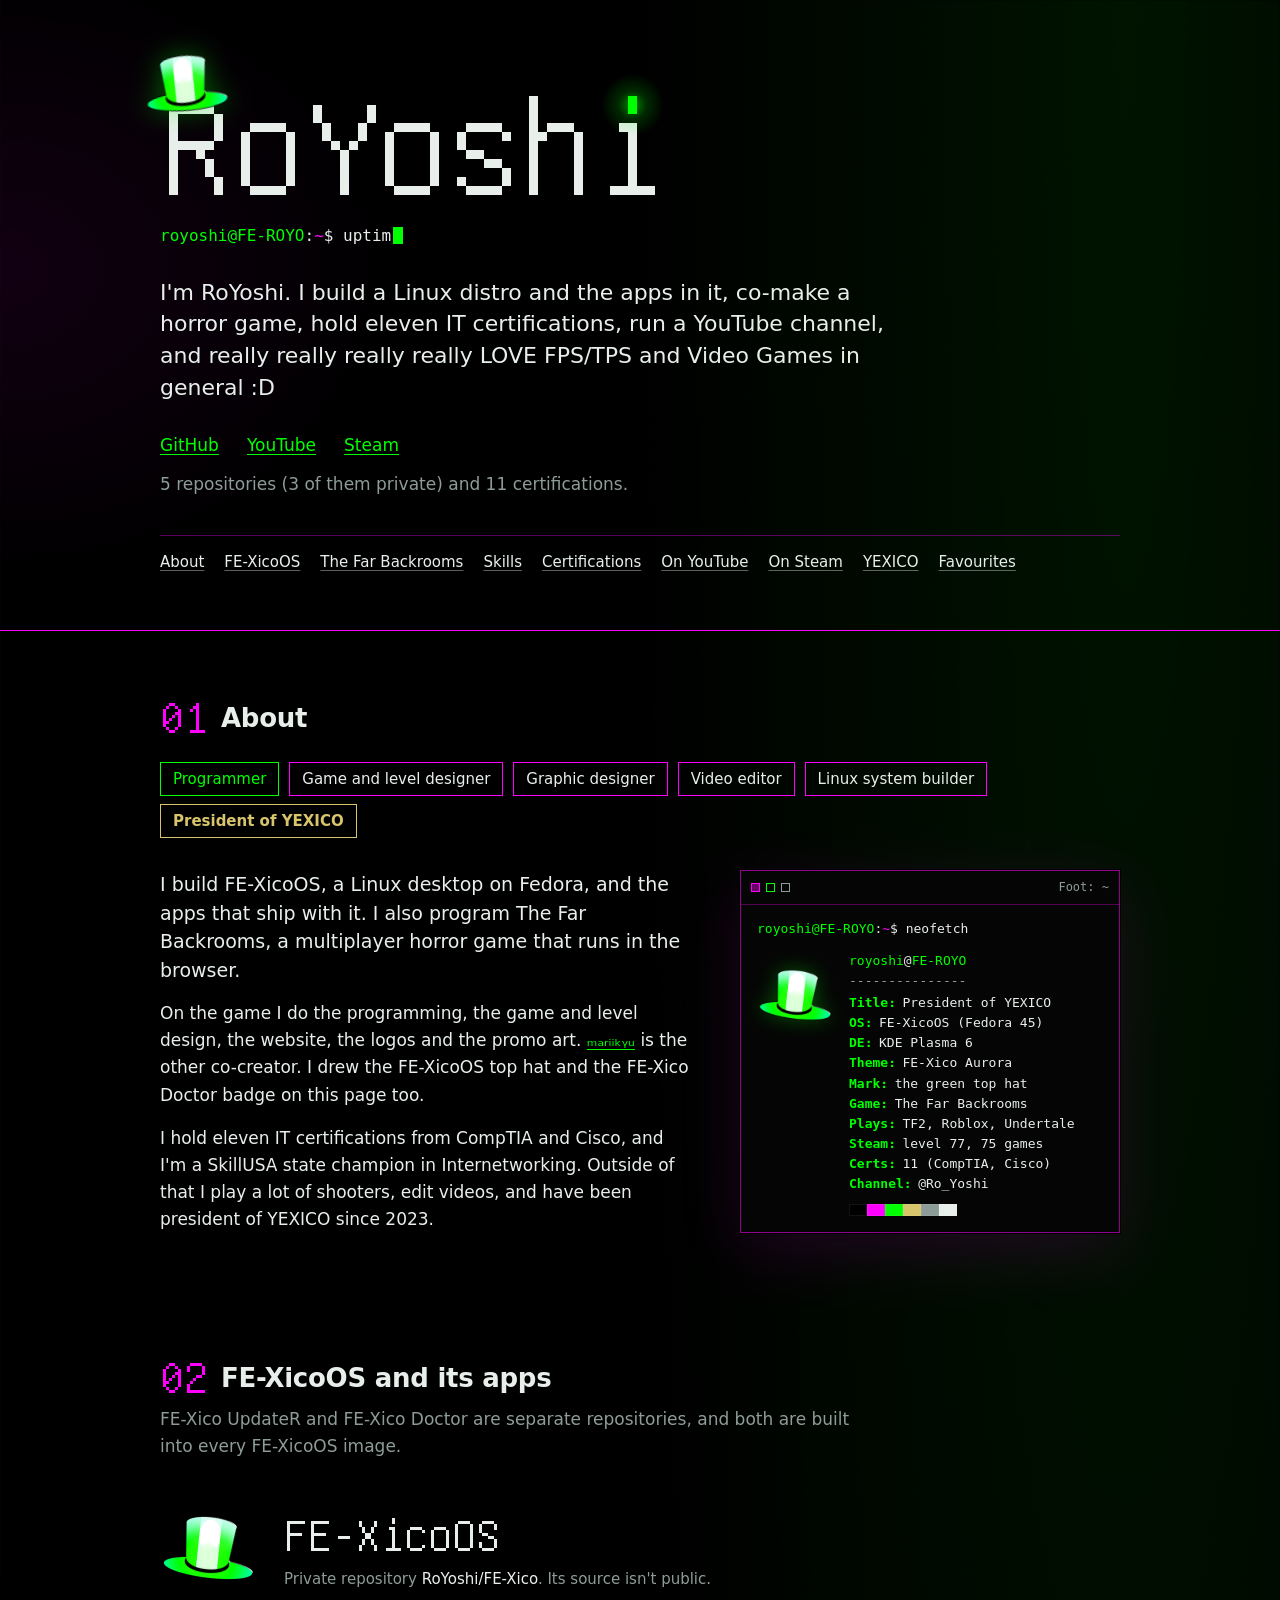
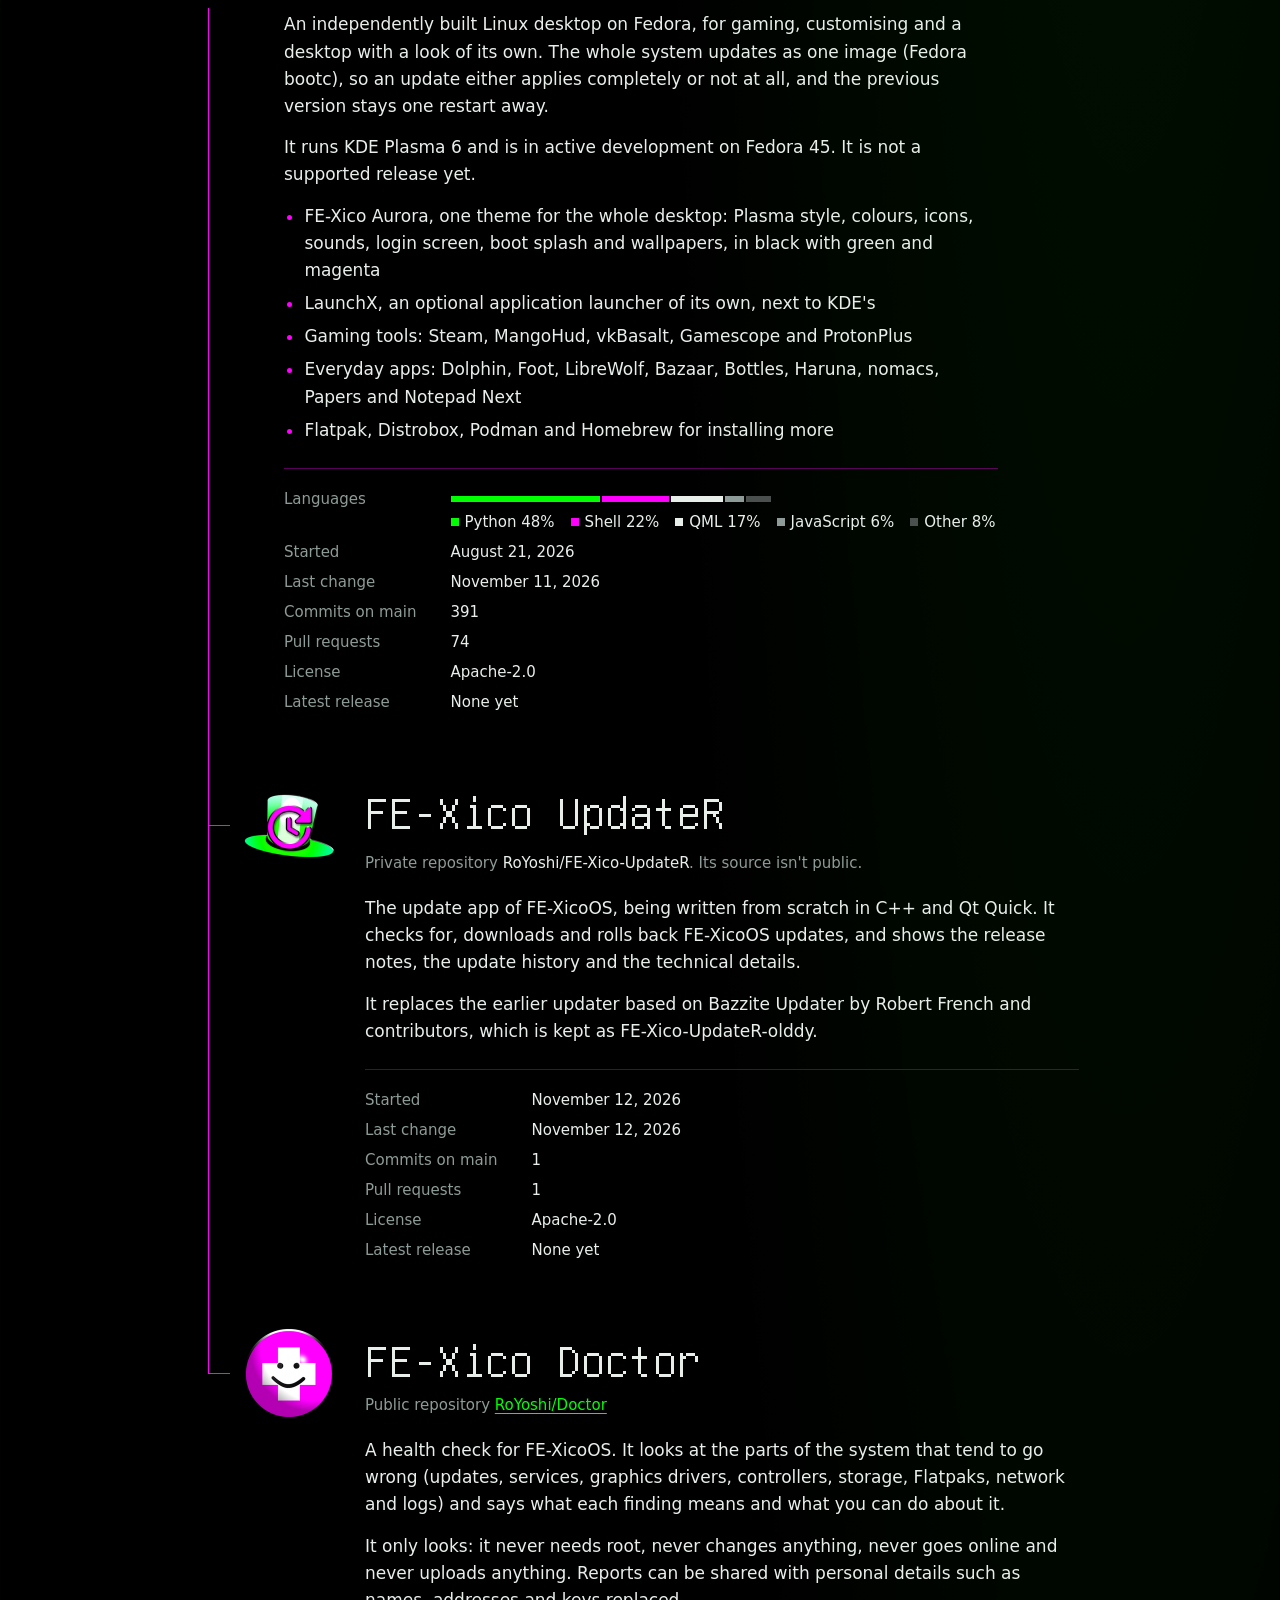
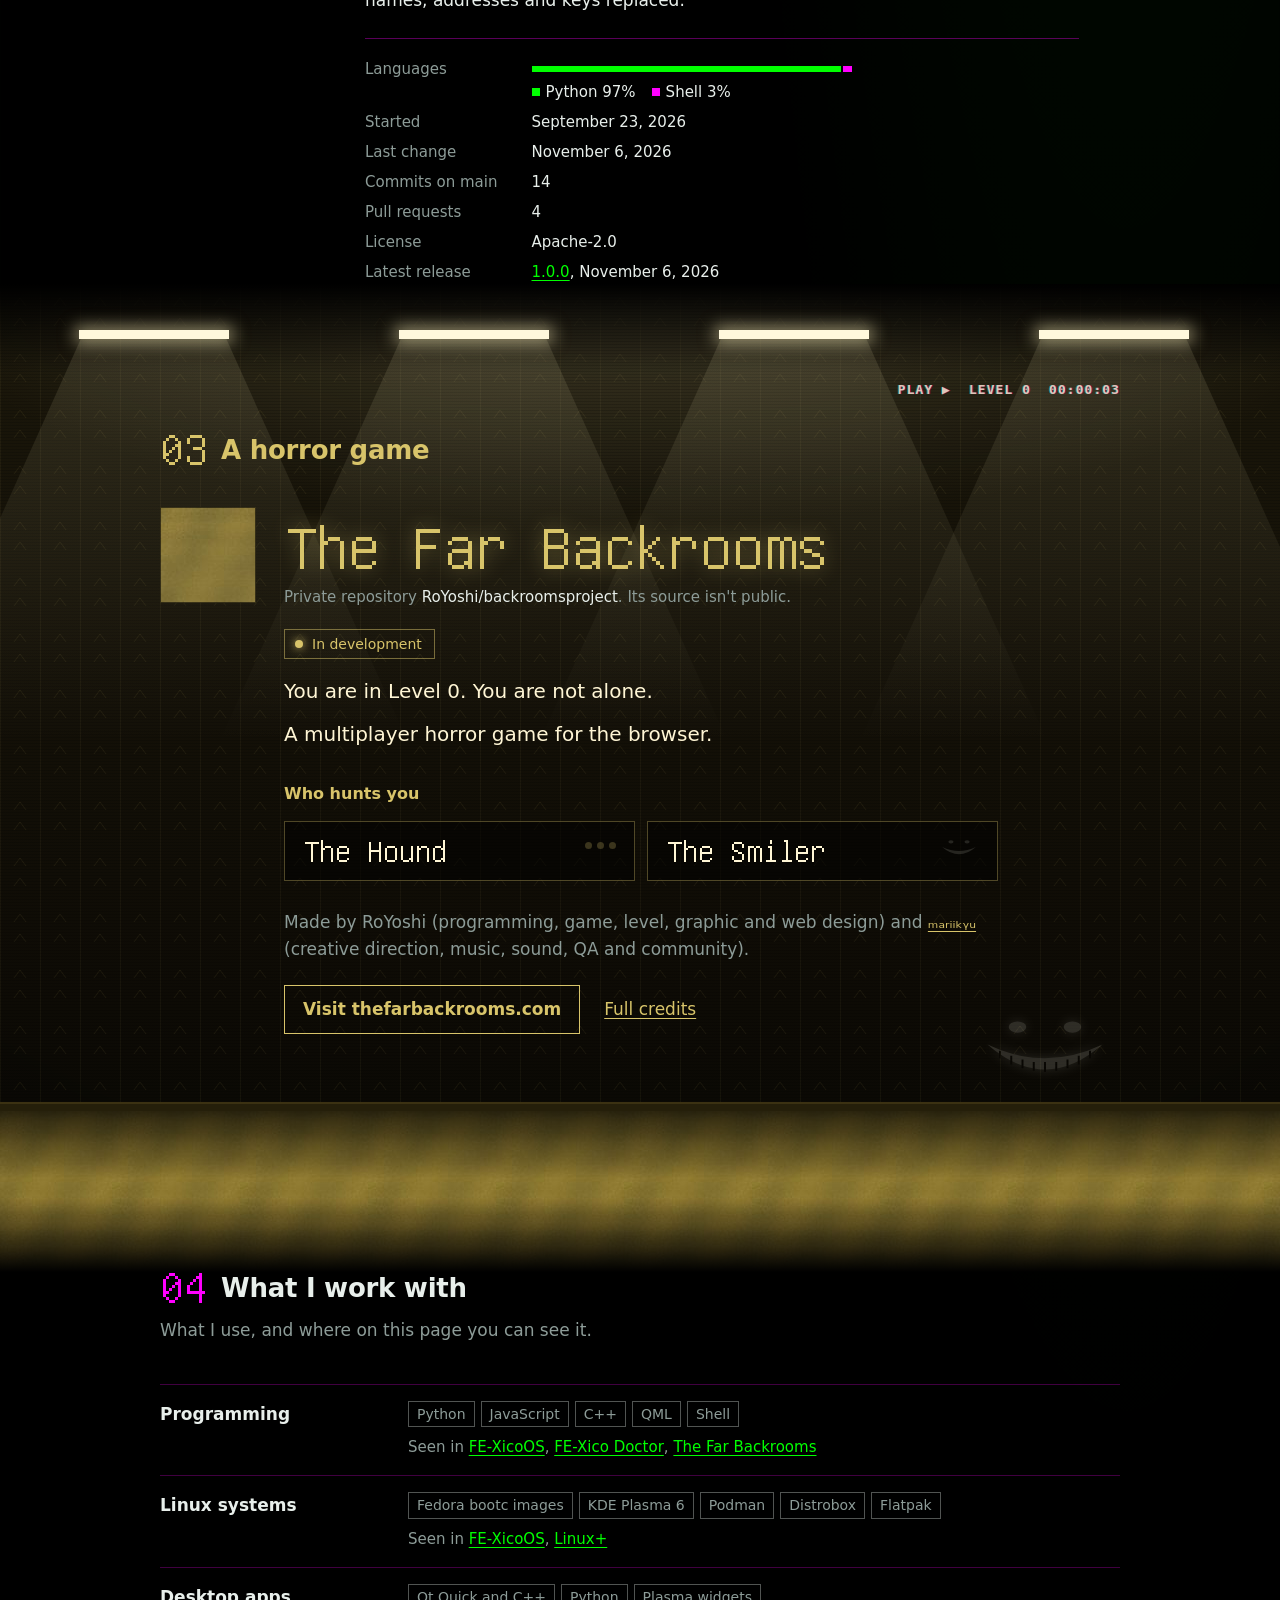
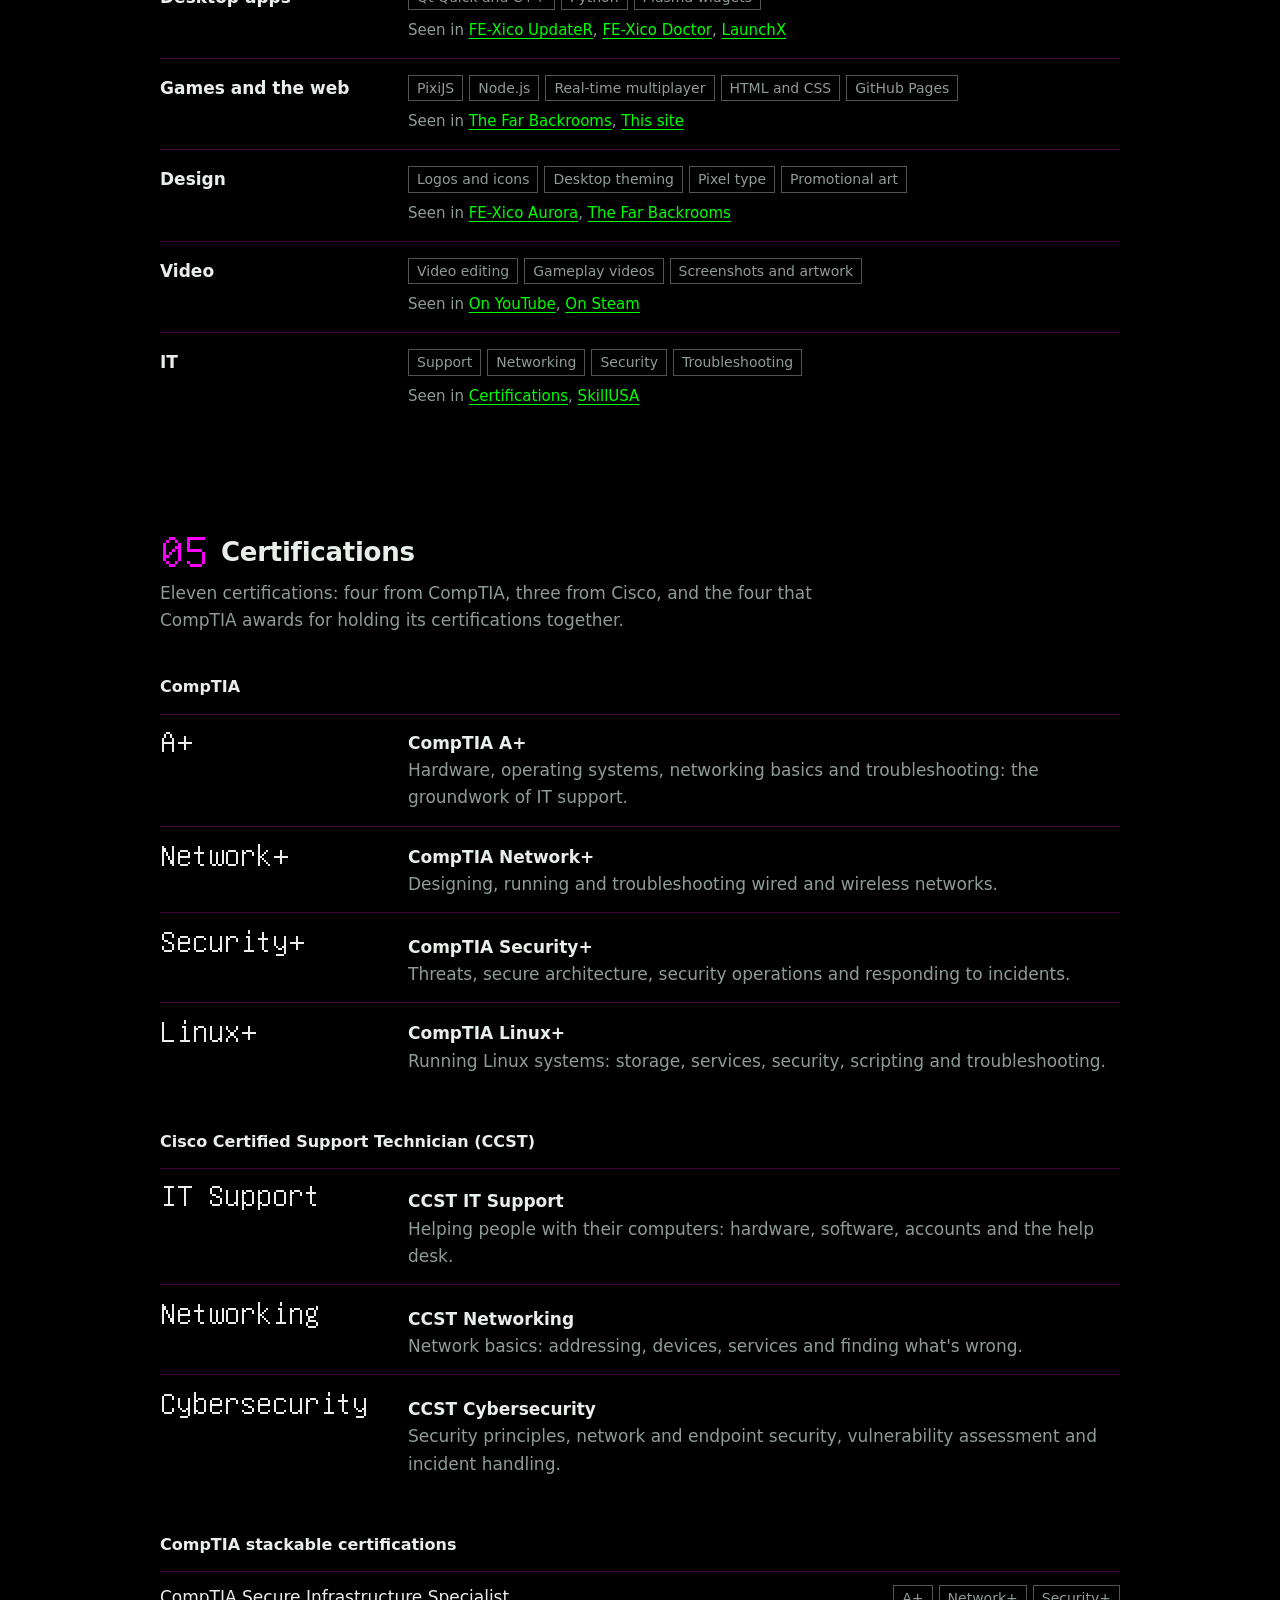
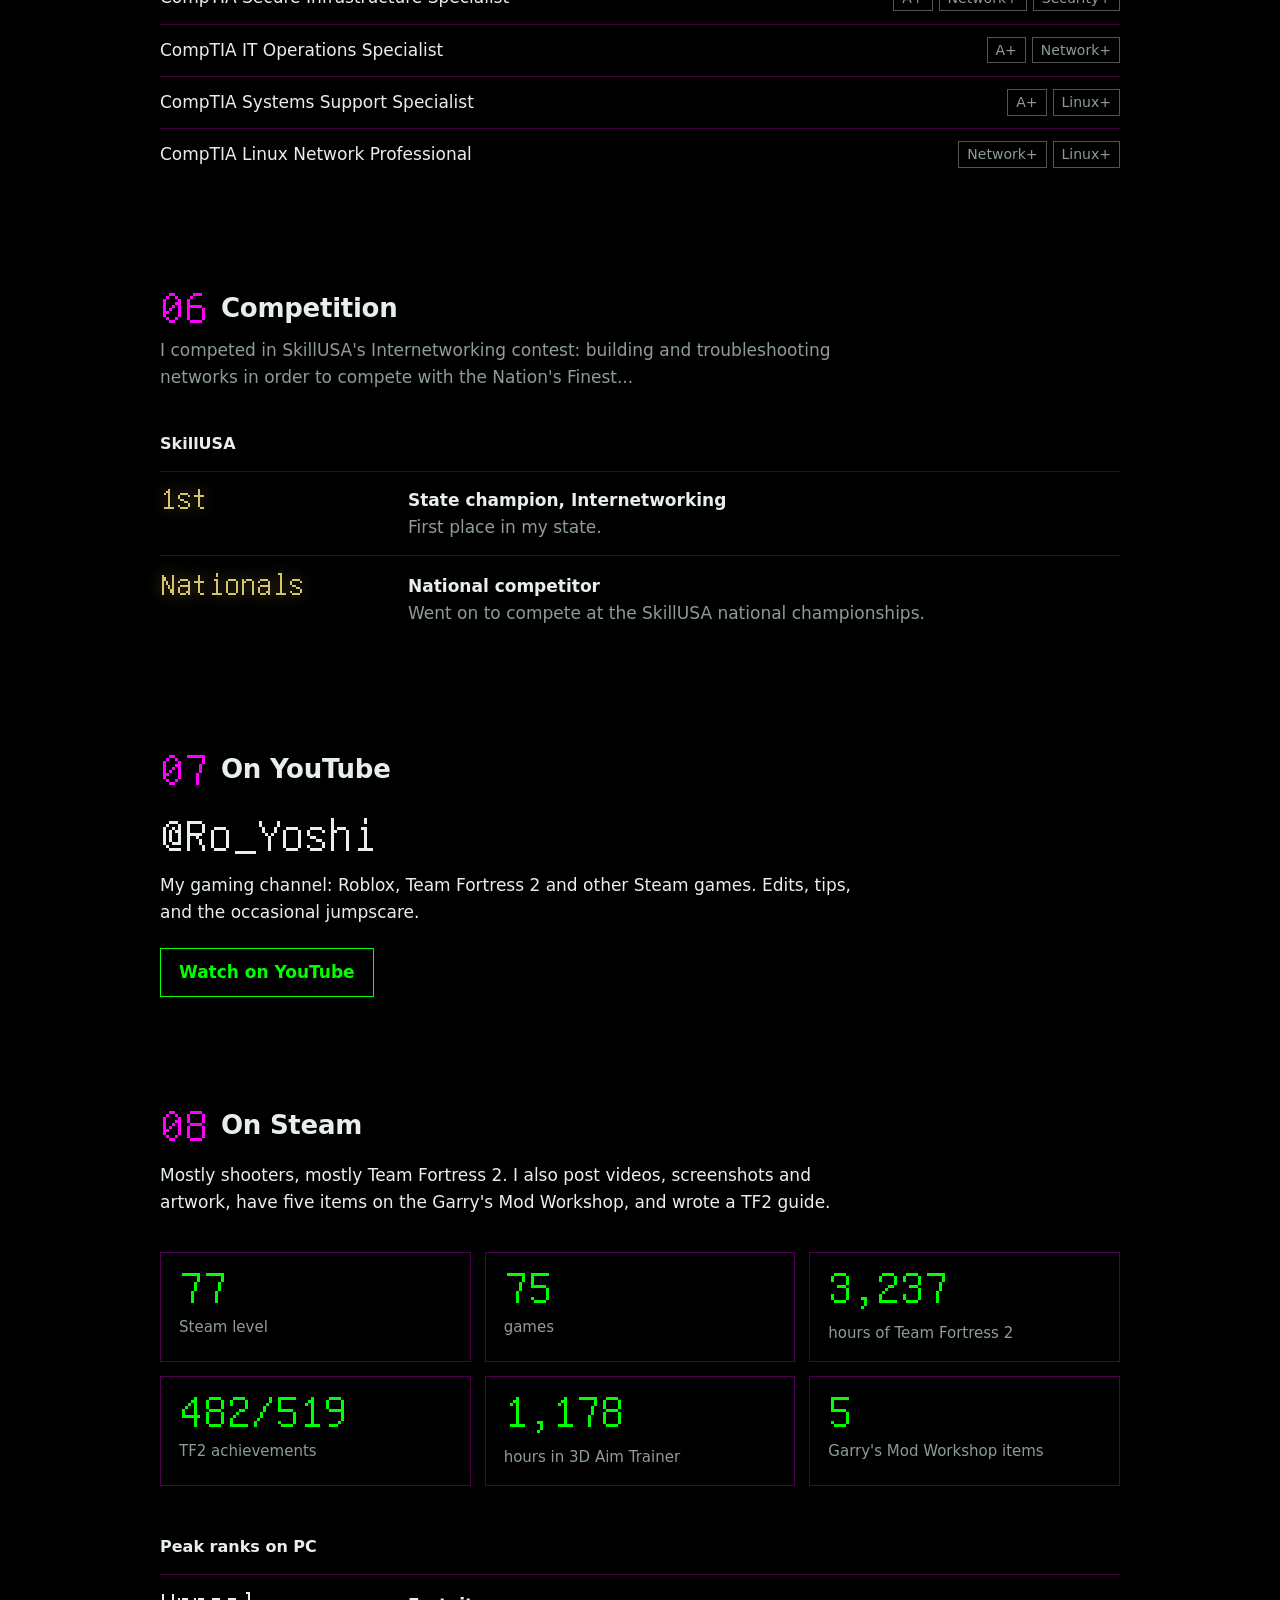
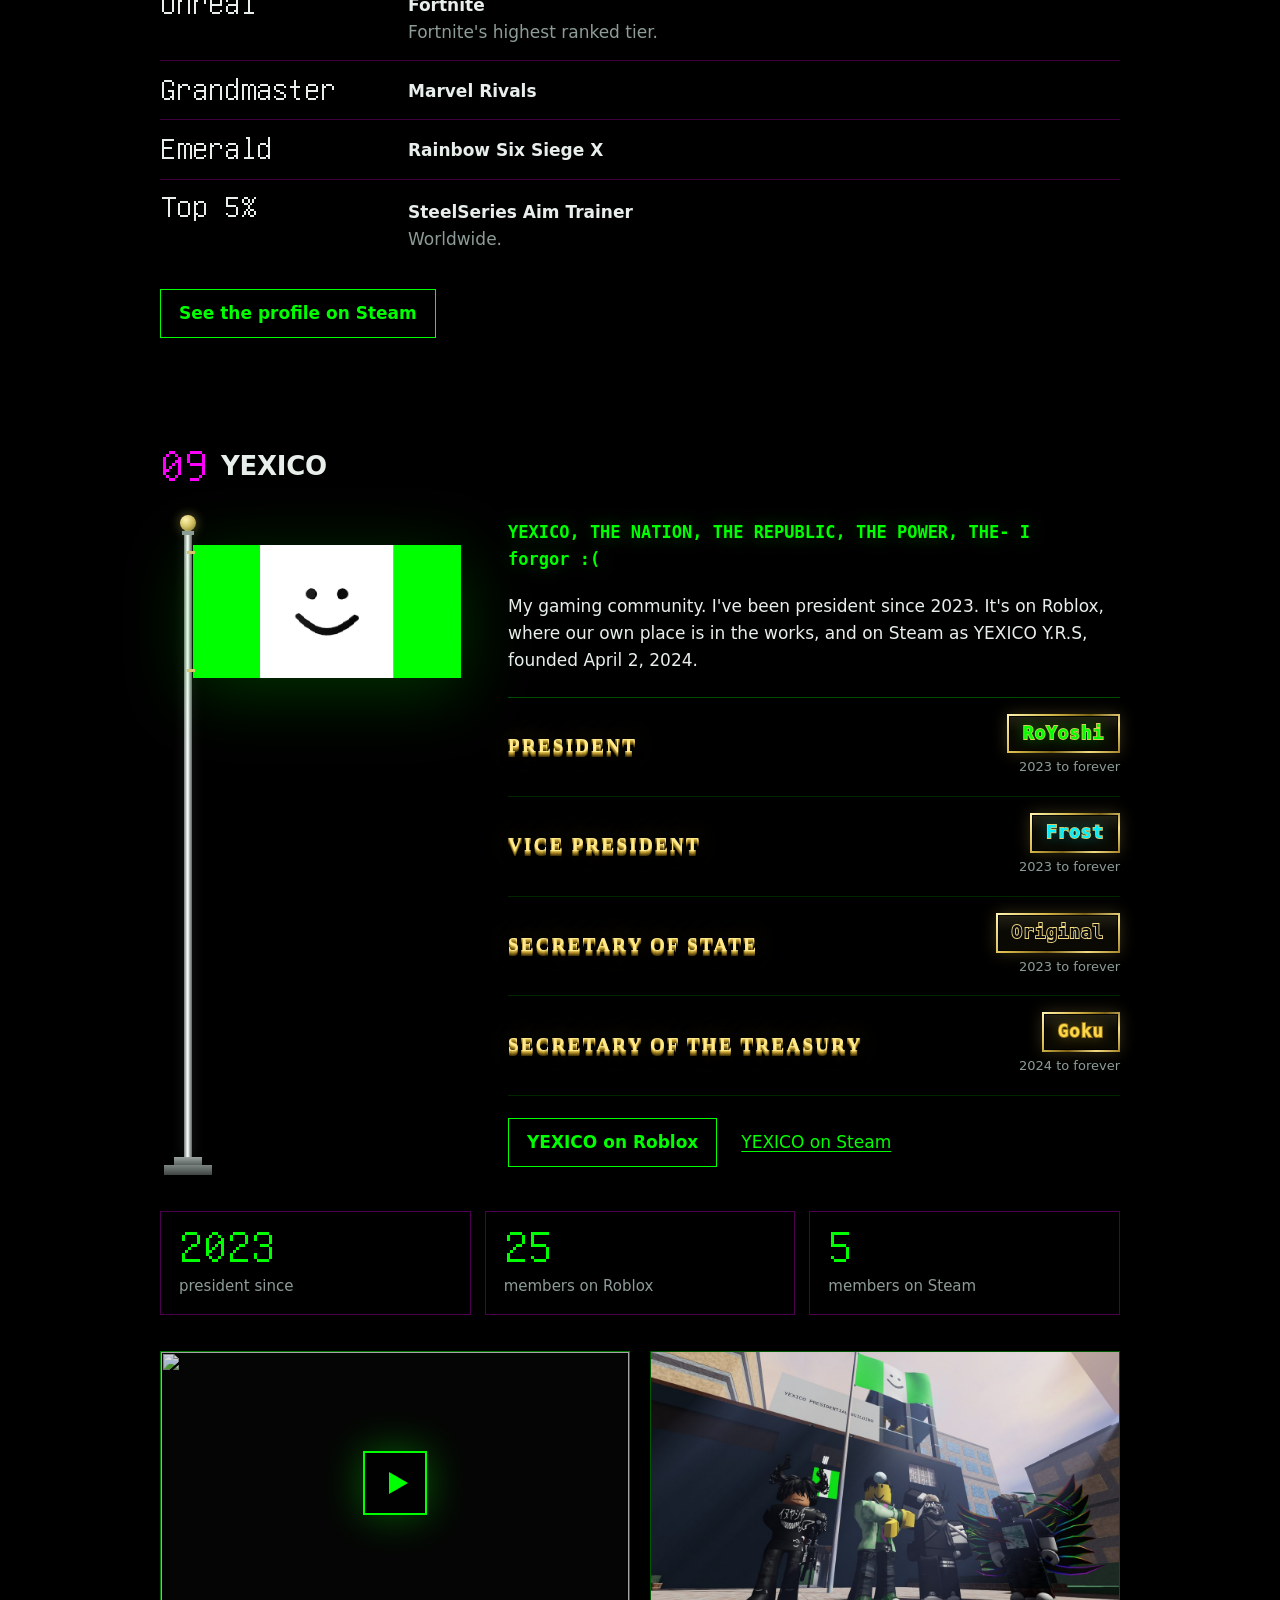
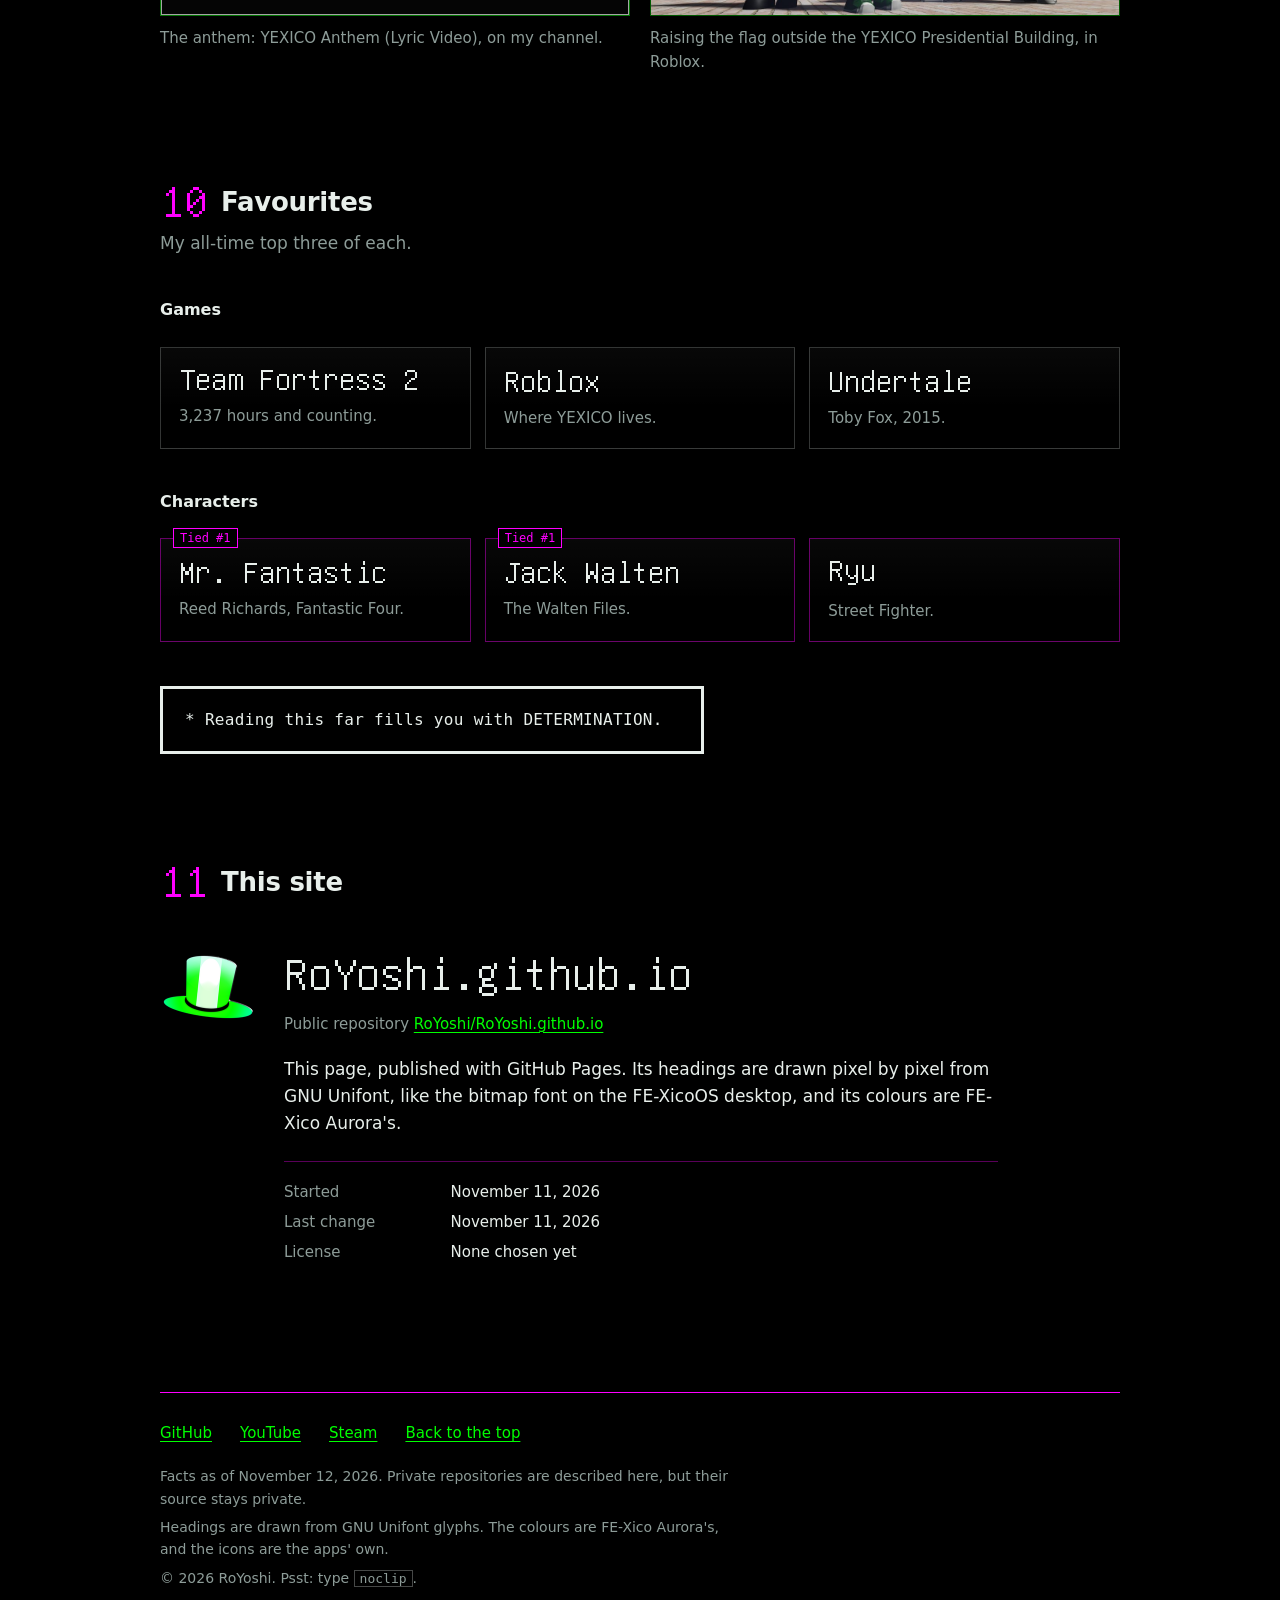
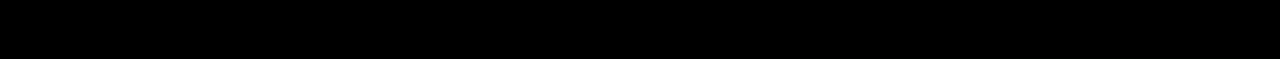
==== commit a32fb821: "Put the SkillUSA intro in RoYoshi's own words Past tense, and his line: building and troubleshooting" ====
--- a/index.html
+++ b/index.html
@@ -41,7 +41,7 @@
 <section class="group group--game" aria-labelledby="g-game"><div class="room" aria-hidden="true"><span class="light"></span><span class="light"></span><span class="light light--bad"></span><span class="light"></span><p class="hud"><span>PLAY &#9654;</span><span>LEVEL 0</span><span data-timecode>00:00:00</span></p></div><h2 id="g-game"><span class="h2__index"><svg class="pixel pixel--index" viewBox="0 0 15 10" style="--w:15;--h:10" aria-hidden="true" focusable="false" shape-rendering="crispEdges"><path d="M3 0h2v1h-2zM10 0h4v1h-4zM2 1h1v1h-1zM5 1h1v1h-1zM9 1h1v1h-1zM14 1h1v1h-1zM1 2h1v1h-1zM6 2h1v1h-1zM9 2h1v1h-1zM14 2h1v1h-1zM1 3h1v1h-1zM5 3h2v1h-2zM14 3h1v1h-1zM1 4h1v1h-1zM4 4h1v1h-1zM6 4h1v1h-1zM11 4h3v1h-3zM1 5h1v1h-1zM3 5h1v1h-1zM6 5h1v1h-1zM14 5h1v1h-1zM1 6h2v1h-2zM6 6h1v1h-1zM14 6h1v1h-1zM1 7h1v1h-1zM6 7h1v1h-1zM9 7h1v1h-1zM14 7h1v1h-1zM2 8h1v1h-1zM5 8h1v1h-1zM9 8h1v1h-1zM14 8h1v1h-1zM3 9h2v1h-2zM10 9h4v1h-4z"/></svg></span><span class="h2__title">A horror game</span></h2><article class="repo" id="the-far-backrooms" aria-labelledby="the-far-backrooms-name"><div class="repo__mark repo__mark--carpet"><img src="https://thefarbackrooms.com/assets/branding/icon-512.png" alt="" width="96" height="96" loading="lazy" decoding="async" onerror="this.remove()"></div><div class="repo__body"><h3 class="repo__name" id="the-far-backrooms-name"><span class="visually-hidden">The Far Backrooms</span><svg class="pixel pixel--name" viewBox="0 0 135 11" style="--w:135;--h:11" aria-hidden="true" focusable="false" shape-rendering="crispEdges"><path d="M9 0h1v1h-1zM89 0h1v1h-1zM1 1h7v1h-7zM9 1h1v1h-1zM33 1h6v1h-6zM65 1h5v1h-5zM89 1h1v1h-1zM4 2h1v1h-1zM9 2h1v1h-1zM33 2h1v1h-1zM65 2h1v1h-1zM70 2h1v1h-1zM89 2h1v1h-1zM4 3h1v1h-1zM9 3h1v1h-1zM11 3h3v1h-3zM18 3h4v1h-4zM33 3h1v1h-1zM42 3h4v1h-4zM49 3h1v1h-1zM51 3h3v1h-3zM65 3h1v1h-1zM70 3h1v1h-1zM74 3h4v1h-4zM82 3h4v1h-4zM89 3h1v1h-1zM93 3h1v1h-1zM97 3h1v1h-1zM99 3h3v1h-3zM106 3h4v1h-4zM114 3h4v1h-4zM121 3h3v1h-3zM125 3h2v1h-2zM130 3h4v1h-4zM4 4h1v1h-1zM9 4h2v1h-2zM14 4h1v1h-1zM17 4h1v1h-1zM22 4h1v1h-1zM33 4h1v1h-1zM41 4h1v1h-1zM46 4h1v1h-1zM49 4h2v1h-2zM54 4h1v1h-1zM65 4h1v1h-1zM70 4h1v1h-1zM73 4h1v1h-1zM78 4h1v1h-1zM81 4h1v1h-1zM86 4h1v1h-1zM89 4h1v1h-1zM92 4h1v1h-1zM97 4h2v1h-2zM102 4h1v1h-1zM105 4h1v1h-1zM110 4h1v1h-1zM113 4h1v1h-1zM118 4h1v1h-1zM121 4h1v1h-1zM124 4h1v1h-1zM127 4h1v1h-1zM129 4h1v1h-1zM134 4h1v1h-1zM4 5h1v1h-1zM9 5h1v1h-1zM14 5h1v1h-1zM17 5h1v1h-1zM22 5h1v1h-1zM33 5h5v1h-5zM46 5h1v1h-1zM49 5h1v1h-1zM54 5h1v1h-1zM65 5h5v1h-5zM78 5h1v1h-1zM81 5h1v1h-1zM89 5h1v1h-1zM91 5h1v1h-1zM97 5h1v1h-1zM102 5h1v1h-1zM105 5h1v1h-1zM110 5h1v1h-1zM113 5h1v1h-1zM118 5h1v1h-1zM121 5h1v1h-1zM124 5h1v1h-1zM127 5h1v1h-1zM129 5h1v1h-1zM4 6h1v1h-1zM9 6h1v1h-1zM14 6h1v1h-1zM17 6h6v1h-6zM33 6h1v1h-1zM42 6h5v1h-5zM49 6h1v1h-1zM65 6h1v1h-1zM70 6h1v1h-1zM74 6h5v1h-5zM81 6h1v1h-1zM89 6h2v1h-2zM97 6h1v1h-1zM105 6h1v1h-1zM110 6h1v1h-1zM113 6h1v1h-1zM118 6h1v1h-1zM121 6h1v1h-1zM124 6h1v1h-1zM127 6h1v1h-1zM130 6h2v1h-2zM4 7h1v1h-1zM9 7h1v1h-1zM14 7h1v1h-1zM17 7h1v1h-1zM33 7h1v1h-1zM41 7h1v1h-1zM46 7h1v1h-1zM49 7h1v1h-1zM65 7h1v1h-1zM70 7h1v1h-1zM73 7h1v1h-1zM78 7h1v1h-1zM81 7h1v1h-1zM89 7h1v1h-1zM91 7h1v1h-1zM97 7h1v1h-1zM105 7h1v1h-1zM110 7h1v1h-1zM113 7h1v1h-1zM118 7h1v1h-1zM121 7h1v1h-1zM124 7h1v1h-1zM127 7h1v1h-1zM132 7h2v1h-2zM4 8h1v1h-1zM9 8h1v1h-1zM14 8h1v1h-1zM17 8h1v1h-1zM33 8h1v1h-1zM41 8h1v1h-1zM46 8h1v1h-1zM49 8h1v1h-1zM65 8h1v1h-1zM70 8h1v1h-1zM73 8h1v1h-1zM78 8h1v1h-1zM81 8h1v1h-1zM89 8h1v1h-1zM92 8h1v1h-1zM97 8h1v1h-1zM105 8h1v1h-1zM110 8h1v1h-1zM113 8h1v1h-1zM118 8h1v1h-1zM121 8h1v1h-1zM124 8h1v1h-1zM127 8h1v1h-1zM134 8h1v1h-1zM4 9h1v1h-1zM9 9h1v1h-1zM14 9h1v1h-1zM17 9h1v1h-1zM22 9h1v1h-1zM33 9h1v1h-1zM41 9h1v1h-1zM45 9h2v1h-2zM49 9h1v1h-1zM65 9h1v1h-1zM70 9h1v1h-1zM73 9h1v1h-1zM77 9h2v1h-2zM81 9h1v1h-1zM86 9h1v1h-1zM89 9h1v1h-1zM93 9h1v1h-1zM97 9h1v1h-1zM105 9h1v1h-1zM110 9h1v1h-1zM113 9h1v1h-1zM118 9h1v1h-1zM121 9h1v1h-1zM124 9h1v1h-1zM127 9h1v1h-1zM129 9h1v1h-1zM134 9h1v1h-1zM4 10h1v1h-1zM9 10h1v1h-1zM14 10h1v1h-1zM18 10h4v1h-4zM33 10h1v1h-1zM42 10h3v1h-3zM46 10h1v1h-1zM49 10h1v1h-1zM65 10h5v1h-5zM74 10h3v1h-3zM78 10h1v1h-1zM82 10h4v1h-4zM89 10h1v1h-1zM94 10h1v1h-1zM97 10h1v1h-1zM106 10h4v1h-4zM114 10h4v1h-4zM121 10h1v1h-1zM124 10h1v1h-1zM127 10h1v1h-1zM130 10h4v1h-4z"/></svg></h3><p class="where">Private repository <span class="path">RoYoshi/backroomsproject</span>. Its source isn't public.</p><p class="status"><span class="status__dot" aria-hidden="true"></span>In development</p><p>You are in Level 0. You are not alone.</p><p>A multiplayer horror game for the browser.</p><h4 class="sub">Who hunts you</h4><ul class="entities"><li class="entity entity--the-hound"><span class="pack" aria-hidden="true"><i></i><i></i><i></i></span><span class="entity__name"><span class="visually-hidden">The Hound</span><svg class="pixel pixel--cert" viewBox="0 0 71 11" style="--w:71;--h:11" aria-hidden="true" focusable="false" shape-rendering="crispEdges"><path d="M9 0h1v1h-1zM70 0h1v1h-1zM1 1h7v1h-7zM9 1h1v1h-1zM33 1h1v1h-1zM38 1h1v1h-1zM70 1h1v1h-1zM4 2h1v1h-1zM9 2h1v1h-1zM33 2h1v1h-1zM38 2h1v1h-1zM70 2h1v1h-1zM4 3h1v1h-1zM9 3h1v1h-1zM11 3h3v1h-3zM18 3h4v1h-4zM33 3h1v1h-1zM38 3h1v1h-1zM42 3h4v1h-4zM49 3h1v1h-1zM54 3h1v1h-1zM57 3h1v1h-1zM59 3h3v1h-3zM66 3h3v1h-3zM70 3h1v1h-1zM4 4h1v1h-1zM9 4h2v1h-2zM14 4h1v1h-1zM17 4h1v1h-1zM22 4h1v1h-1zM33 4h1v1h-1zM38 4h1v1h-1zM41 4h1v1h-1zM46 4h1v1h-1zM49 4h1v1h-1zM54 4h1v1h-1zM57 4h2v1h-2zM62 4h1v1h-1zM65 4h1v1h-1zM69 4h2v1h-2zM4 5h1v1h-1zM9 5h1v1h-1zM14 5h1v1h-1zM17 5h1v1h-1zM22 5h1v1h-1zM33 5h6v1h-6zM41 5h1v1h-1zM46 5h1v1h-1zM49 5h1v1h-1zM54 5h1v1h-1zM57 5h1v1h-1zM62 5h1v1h-1zM65 5h1v1h-1zM70 5h1v1h-1zM4 6h1v1h-1zM9 6h1v1h-1zM14 6h1v1h-1zM17 6h6v1h-6zM33 6h1v1h-1zM38 6h1v1h-1zM41 6h1v1h-1zM46 6h1v1h-1zM49 6h1v1h-1zM54 6h1v1h-1zM57 6h1v1h-1zM62 6h1v1h-1zM65 6h1v1h-1zM70 6h1v1h-1zM4 7h1v1h-1zM9 7h1v1h-1zM14 7h1v1h-1zM17 7h1v1h-1zM33 7h1v1h-1zM38 7h1v1h-1zM41 7h1v1h-1zM46 7h1v1h-1zM49 7h1v1h-1zM54 7h1v1h-1zM57 7h1v1h-1zM62 7h1v1h-1zM65 7h1v1h-1zM70 7h1v1h-1zM4 8h1v1h-1zM9 8h1v1h-1zM14 8h1v1h-1zM17 8h1v1h-1zM33 8h1v1h-1zM38 8h1v1h-1zM41 8h1v1h-1zM46 8h1v1h-1zM49 8h1v1h-1zM54 8h1v1h-1zM57 8h1v1h-1zM62 8h1v1h-1zM65 8h1v1h-1zM70 8h1v1h-1zM4 9h1v1h-1zM9 9h1v1h-1zM14 9h1v1h-1zM17 9h1v1h-1zM22 9h1v1h-1zM33 9h1v1h-1zM38 9h1v1h-1zM41 9h1v1h-1zM46 9h1v1h-1zM49 9h1v1h-1zM53 9h2v1h-2zM57 9h1v1h-1zM62 9h1v1h-1zM65 9h1v1h-1zM69 9h2v1h-2zM4 10h1v1h-1zM9 10h1v1h-1zM14 10h1v1h-1zM18 10h4v1h-4zM33 10h1v1h-1zM38 10h1v1h-1zM42 10h4v1h-4zM50 10h3v1h-3zM54 10h1v1h-1zM57 10h1v1h-1zM62 10h1v1h-1zM66 10h3v1h-3zM70 10h1v1h-1z"/></svg></span></li><li class="entity entity--the-smiler"><svg class="grin" viewBox="0 0 120 60" aria-hidden="true"><ellipse cx="38" cy="16" rx="7" ry="4.5"/><ellipse cx="82" cy="16" rx="7" ry="4.5"/><path d="M14 30 Q60 70 106 30 Q60 52 14 30Z"/></svg><span class="entity__name"><span class="visually-hidden">The Smiler</span><svg class="pixel pixel--cert" viewBox="0 0 79 11" style="--w:79;--h:11" aria-hidden="true" focusable="false" shape-rendering="crispEdges"><path d="M9 0h1v1h-1zM52 0h1v1h-1zM59 0h2v1h-2zM1 1h7v1h-7zM9 1h1v1h-1zM34 1h4v1h-4zM52 1h1v1h-1zM60 1h1v1h-1zM4 2h1v1h-1zM9 2h1v1h-1zM33 2h1v1h-1zM38 2h1v1h-1zM60 2h1v1h-1zM4 3h1v1h-1zM9 3h1v1h-1zM11 3h3v1h-3zM18 3h4v1h-4zM33 3h1v1h-1zM38 3h1v1h-1zM41 3h3v1h-3zM45 3h2v1h-2zM51 3h2v1h-2zM60 3h1v1h-1zM66 3h4v1h-4zM73 3h1v1h-1zM75 3h3v1h-3zM4 4h1v1h-1zM9 4h2v1h-2zM14 4h1v1h-1zM17 4h1v1h-1zM22 4h1v1h-1zM33 4h1v1h-1zM41 4h1v1h-1zM44 4h1v1h-1zM47 4h1v1h-1zM52 4h1v1h-1zM60 4h1v1h-1zM65 4h1v1h-1zM70 4h1v1h-1zM73 4h2v1h-2zM78 4h1v1h-1zM4 5h1v1h-1zM9 5h1v1h-1zM14 5h1v1h-1zM17 5h1v1h-1zM22 5h1v1h-1zM34 5h2v1h-2zM41 5h1v1h-1zM44 5h1v1h-1zM47 5h1v1h-1zM52 5h1v1h-1zM60 5h1v1h-1zM65 5h1v1h-1zM70 5h1v1h-1zM73 5h1v1h-1zM78 5h1v1h-1zM4 6h1v1h-1zM9 6h1v1h-1zM14 6h1v1h-1zM17 6h6v1h-6zM36 6h2v1h-2zM41 6h1v1h-1zM44 6h1v1h-1zM47 6h1v1h-1zM52 6h1v1h-1zM60 6h1v1h-1zM65 6h6v1h-6zM73 6h1v1h-1zM4 7h1v1h-1zM9 7h1v1h-1zM14 7h1v1h-1zM17 7h1v1h-1zM38 7h1v1h-1zM41 7h1v1h-1zM44 7h1v1h-1zM47 7h1v1h-1zM52 7h1v1h-1zM60 7h1v1h-1zM65 7h1v1h-1zM73 7h1v1h-1zM4 8h1v1h-1zM9 8h1v1h-1zM14 8h1v1h-1zM17 8h1v1h-1zM33 8h1v1h-1zM38 8h1v1h-1zM41 8h1v1h-1zM44 8h1v1h-1zM47 8h1v1h-1zM52 8h1v1h-1zM60 8h1v1h-1zM65 8h1v1h-1zM73 8h1v1h-1zM4 9h1v1h-1zM9 9h1v1h-1zM14 9h1v1h-1zM17 9h1v1h-1zM22 9h1v1h-1zM33 9h1v1h-1zM38 9h1v1h-1zM41 9h1v1h-1zM44 9h1v1h-1zM47 9h1v1h-1zM52 9h1v1h-1zM60 9h1v1h-1zM65 9h1v1h-1zM70 9h1v1h-1zM73 9h1v1h-1zM4 10h1v1h-1zM9 10h1v1h-1zM14 10h1v1h-1zM18 10h4v1h-4zM34 10h4v1h-4zM41 10h1v1h-1zM44 10h1v1h-1zM47 10h1v1h-1zM50 10h5v1h-5zM58 10h5v1h-5zM66 10h4v1h-4zM73 10h1v1h-1z"/></svg></span></li></ul><p class="credits">Made by RoYoshi (programming, game, level, graphic and web design) and <a class="person" href="https://soundcloud.com/mariikyu">ₘₐᵣᵢᵢₖᵧᵤ</a> (creative direction, music, sound, QA and community).</p><ul class="links"><li><a class="cta" href="https://thefarbackrooms.com/">Visit thefarbackrooms.com</a></li><li><a class="" href="https://thefarbackrooms.com/credits.html">Full credits</a></li></ul></div></article><div class="smiler" aria-hidden="true"><svg viewBox="0 0 120 60"><ellipse cx="38" cy="16" rx="7" ry="4.5"/><ellipse cx="82" cy="16" rx="7" ry="4.5"/><path d="M14 30 Q60 70 106 30 Q60 52 14 30Z"/><path class="teeth" d="M24 35v6M33 39v7M42 42v7M51 44v7M60 44v8M69 44v7M78 42v7M87 39v7M96 35v6"/></svg></div></section>
 <section class="group group--skills" id="skills" aria-labelledby="g-skills"><h2 id="g-skills"><span class="h2__index"><svg class="pixel pixel--index" viewBox="0 0 15 10" style="--w:15;--h:10" aria-hidden="true" focusable="false" shape-rendering="crispEdges"><path d="M3 0h2v1h-2zM13 0h1v1h-1zM2 1h1v1h-1zM5 1h1v1h-1zM12 1h2v1h-2zM1 2h1v1h-1zM6 2h1v1h-1zM11 2h1v1h-1zM13 2h1v1h-1zM1 3h1v1h-1zM5 3h2v1h-2zM10 3h1v1h-1zM13 3h1v1h-1zM1 4h1v1h-1zM4 4h1v1h-1zM6 4h1v1h-1zM9 4h1v1h-1zM13 4h1v1h-1zM1 5h1v1h-1zM3 5h1v1h-1zM6 5h1v1h-1zM9 5h1v1h-1zM13 5h1v1h-1zM1 6h2v1h-2zM6 6h1v1h-1zM9 6h6v1h-6zM1 7h1v1h-1zM6 7h1v1h-1zM13 7h1v1h-1zM2 8h1v1h-1zM5 8h1v1h-1zM13 8h1v1h-1zM3 9h2v1h-2zM13 9h1v1h-1z"/></svg></span><span class="h2__title">What I work with</span></h2><p class="note">What I use, and where on this page you can see it.</p><ul class="skills"><li class="skill"><span class="skill__name">Programming</span><span class="skill__body"><span class="skill__items"><span class="part">Python</span><span class="part">JavaScript</span><span class="part">C++</span><span class="part">QML</span><span class="part">Shell</span></span><span class="skill__seen">Seen in <a href="#fe-xicoos">FE-XicoOS</a>, <a href="#fe-xico-doctor">FE-Xico Doctor</a>, <a href="#the-far-backrooms">The Far Backrooms</a></span></span></li><li class="skill"><span class="skill__name">Linux systems</span><span class="skill__body"><span class="skill__items"><span class="part">Fedora bootc images</span><span class="part">KDE Plasma 6</span><span class="part">Podman</span><span class="part">Distrobox</span><span class="part">Flatpak</span></span><span class="skill__seen">Seen in <a href="#fe-xicoos">FE-XicoOS</a>, <a href="#cert-linuxplus">Linux+</a></span></span></li><li class="skill"><span class="skill__name">Desktop apps</span><span class="skill__body"><span class="skill__items"><span class="part">Qt Quick and C++</span><span class="part">Python</span><span class="part">Plasma widgets</span></span><span class="skill__seen">Seen in <a href="#fe-xico-updater">FE-Xico UpdateR</a>, <a href="#fe-xico-doctor">FE-Xico Doctor</a>, <a href="#fe-xicoos">LaunchX</a></span></span></li><li class="skill"><span class="skill__name">Games and the web</span><span class="skill__body"><span class="skill__items"><span class="part">PixiJS</span><span class="part">Node.js</span><span class="part">Real-time multiplayer</span><span class="part">HTML and CSS</span><span class="part">GitHub Pages</span></span><span class="skill__seen">Seen in <a href="#the-far-backrooms">The Far Backrooms</a>, <a href="#royoshi-github-io">This site</a></span></span></li><li class="skill"><span class="skill__name">Design</span><span class="skill__body"><span class="skill__items"><span class="part">Logos and icons</span><span class="part">Desktop theming</span><span class="part">Pixel type</span><span class="part">Promotional art</span></span><span class="skill__seen">Seen in <a href="#fe-xicoos">FE-Xico Aurora</a>, <a href="#the-far-backrooms">The Far Backrooms</a></span></span></li><li class="skill"><span class="skill__name">Video</span><span class="skill__body"><span class="skill__items"><span class="part">Video editing</span><span class="part">Gameplay videos</span><span class="part">Screenshots and artwork</span></span><span class="skill__seen">Seen in <a href="#youtube">On YouTube</a>, <a href="#steam">On Steam</a></span></span></li><li class="skill"><span class="skill__name">IT</span><span class="skill__body"><span class="skill__items"><span class="part">Support</span><span class="part">Networking</span><span class="part">Security</span><span class="part">Troubleshooting</span></span><span class="skill__seen">Seen in <a href="#certifications">Certifications</a>, <a href="#competition">SkillUSA</a></span></span></li></ul></section>
 <section class="group group--certs certs" id="certifications" aria-labelledby="g-certs"><h2 id="g-certs"><span class="h2__index"><svg class="pixel pixel--index" viewBox="0 0 15 10" style="--w:15;--h:10" aria-hidden="true" focusable="false" shape-rendering="crispEdges"><path d="M3 0h2v1h-2zM9 0h6v1h-6zM2 1h1v1h-1zM5 1h1v1h-1zM9 1h1v1h-1zM1 2h1v1h-1zM6 2h1v1h-1zM9 2h1v1h-1zM1 3h1v1h-1zM5 3h2v1h-2zM9 3h1v1h-1zM1 4h1v1h-1zM4 4h1v1h-1zM6 4h1v1h-1zM9 4h5v1h-5zM1 5h1v1h-1zM3 5h1v1h-1zM6 5h1v1h-1zM14 5h1v1h-1zM1 6h2v1h-2zM6 6h1v1h-1zM14 6h1v1h-1zM1 7h1v1h-1zM6 7h1v1h-1zM14 7h1v1h-1zM2 8h1v1h-1zM5 8h1v1h-1zM9 8h1v1h-1zM14 8h1v1h-1zM3 9h2v1h-2zM10 9h4v1h-4z"/></svg></span><span class="h2__title">Certifications</span></h2><p class="note">Eleven certifications: four from CompTIA, three from Cisco, and the four that CompTIA awards for holding its certifications together.</p><h3 class="certs__issuer">CompTIA</h3><ul class="certs__list"><li class="cert cert--aplus" id="cert-aplus"><span class="cert__label"><span class="visually-hidden">A+</span><svg class="pixel pixel--cert" viewBox="0 0 16 10" style="--w:16;--h:10" aria-hidden="true" focusable="false" shape-rendering="crispEdges"><path d="M3 0h2v1h-2zM2 1h1v1h-1zM5 1h1v1h-1zM2 2h1v1h-1zM5 2h1v1h-1zM12 2h1v1h-1zM1 3h1v1h-1zM6 3h1v1h-1zM12 3h1v1h-1zM1 4h1v1h-1zM6 4h1v1h-1zM12 4h1v1h-1zM1 5h6v1h-6zM9 5h7v1h-7zM1 6h1v1h-1zM6 6h1v1h-1zM12 6h1v1h-1zM1 7h1v1h-1zM6 7h1v1h-1zM12 7h1v1h-1zM1 8h1v1h-1zM6 8h1v1h-1zM12 8h1v1h-1zM1 9h1v1h-1zM6 9h1v1h-1z"/></svg></span><span class="cert__text"><strong>CompTIA A+</strong> <span class="cert__scope">Hardware, operating systems, networking basics and troubleshooting: the groundwork of IT support.</span></span></li><li class="cert cert--netplus" id="cert-netplus"><span class="cert__label"><span class="visually-hidden">Network+</span><svg class="pixel pixel--cert" viewBox="0 0 64 11" style="--w:64;--h:11" aria-hidden="true" focusable="false" shape-rendering="crispEdges"><path d="M49 0h1v1h-1zM1 1h1v1h-1zM6 1h1v1h-1zM19 1h1v1h-1zM49 1h1v1h-1zM1 2h2v1h-2zM6 2h1v1h-1zM19 2h1v1h-1zM49 2h1v1h-1zM1 3h2v1h-2zM6 3h1v1h-1zM10 3h4v1h-4zM19 3h1v1h-1zM25 3h1v1h-1zM31 3h1v1h-1zM34 3h4v1h-4zM41 3h1v1h-1zM43 3h3v1h-3zM49 3h1v1h-1zM53 3h1v1h-1zM60 3h1v1h-1zM1 4h1v1h-1zM3 4h1v1h-1zM6 4h1v1h-1zM9 4h1v1h-1zM14 4h1v1h-1zM17 4h5v1h-5zM25 4h1v1h-1zM28 4h1v1h-1zM31 4h1v1h-1zM33 4h1v1h-1zM38 4h1v1h-1zM41 4h2v1h-2zM46 4h1v1h-1zM49 4h1v1h-1zM52 4h1v1h-1zM60 4h1v1h-1zM1 5h1v1h-1zM3 5h1v1h-1zM6 5h1v1h-1zM9 5h1v1h-1zM14 5h1v1h-1zM19 5h1v1h-1zM25 5h1v1h-1zM28 5h1v1h-1zM31 5h1v1h-1zM33 5h1v1h-1zM38 5h1v1h-1zM41 5h1v1h-1zM46 5h1v1h-1zM49 5h1v1h-1zM51 5h1v1h-1zM60 5h1v1h-1zM1 6h1v1h-1zM4 6h1v1h-1zM6 6h1v1h-1zM9 6h6v1h-6zM19 6h1v1h-1zM25 6h1v1h-1zM28 6h1v1h-1zM31 6h1v1h-1zM33 6h1v1h-1zM38 6h1v1h-1zM41 6h1v1h-1zM49 6h2v1h-2zM57 6h7v1h-7zM1 7h1v1h-1zM4 7h1v1h-1zM6 7h1v1h-1zM9 7h1v1h-1zM19 7h1v1h-1zM25 7h1v1h-1zM28 7h1v1h-1zM31 7h1v1h-1zM33 7h1v1h-1zM38 7h1v1h-1zM41 7h1v1h-1zM49 7h1v1h-1zM51 7h1v1h-1zM60 7h1v1h-1zM1 8h1v1h-1zM5 8h2v1h-2zM9 8h1v1h-1zM19 8h1v1h-1zM25 8h1v1h-1zM28 8h1v1h-1zM31 8h1v1h-1zM33 8h1v1h-1zM38 8h1v1h-1zM41 8h1v1h-1zM49 8h1v1h-1zM52 8h1v1h-1zM60 8h1v1h-1zM1 9h1v1h-1zM5 9h2v1h-2zM9 9h1v1h-1zM14 9h1v1h-1zM19 9h1v1h-1zM25 9h1v1h-1zM28 9h1v1h-1zM31 9h1v1h-1zM33 9h1v1h-1zM38 9h1v1h-1zM41 9h1v1h-1zM49 9h1v1h-1zM53 9h1v1h-1zM60 9h1v1h-1zM1 10h1v1h-1zM6 10h1v1h-1zM10 10h4v1h-4zM20 10h2v1h-2zM26 10h2v1h-2zM29 10h2v1h-2zM34 10h4v1h-4zM41 10h1v1h-1zM49 10h1v1h-1zM54 10h1v1h-1z"/></svg></span><span class="cert__text"><strong>CompTIA Network+</strong> <span class="cert__scope">Designing, running and troubleshooting wired and wireless networks.</span></span></li><li class="cert cert--secplus" id="cert-secplus"><span class="cert__label"><span class="visually-hidden">Security+</span><svg class="pixel pixel--cert" viewBox="0 0 72 13" style="--w:72;--h:13" aria-hidden="true" focusable="false" shape-rendering="crispEdges"><path d="M44 0h1v1h-1zM2 1h4v1h-4zM44 1h1v1h-1zM51 1h1v1h-1zM1 2h1v1h-1zM6 2h1v1h-1zM51 2h1v1h-1zM1 3h1v1h-1zM6 3h1v1h-1zM10 3h4v1h-4zM18 3h4v1h-4zM25 3h1v1h-1zM30 3h1v1h-1zM33 3h1v1h-1zM35 3h3v1h-3zM43 3h2v1h-2zM51 3h1v1h-1zM57 3h1v1h-1zM62 3h1v1h-1zM68 3h1v1h-1zM1 4h1v1h-1zM9 4h1v1h-1zM14 4h1v1h-1zM17 4h1v1h-1zM22 4h1v1h-1zM25 4h1v1h-1zM30 4h1v1h-1zM33 4h2v1h-2zM38 4h1v1h-1zM44 4h1v1h-1zM49 4h5v1h-5zM57 4h1v1h-1zM62 4h1v1h-1zM68 4h1v1h-1zM2 5h2v1h-2zM9 5h1v1h-1zM14 5h1v1h-1zM17 5h1v1h-1zM25 5h1v1h-1zM30 5h1v1h-1zM33 5h1v1h-1zM38 5h1v1h-1zM44 5h1v1h-1zM51 5h1v1h-1zM57 5h1v1h-1zM62 5h1v1h-1zM68 5h1v1h-1zM4 6h2v1h-2zM9 6h6v1h-6zM17 6h1v1h-1zM25 6h1v1h-1zM30 6h1v1h-1zM33 6h1v1h-1zM44 6h1v1h-1zM51 6h1v1h-1zM57 6h1v1h-1zM62 6h1v1h-1zM65 6h7v1h-7zM6 7h1v1h-1zM9 7h1v1h-1zM17 7h1v1h-1zM25 7h1v1h-1zM30 7h1v1h-1zM33 7h1v1h-1zM44 7h1v1h-1zM51 7h1v1h-1zM57 7h1v1h-1zM62 7h1v1h-1zM68 7h1v1h-1zM1 8h1v1h-1zM6 8h1v1h-1zM9 8h1v1h-1zM17 8h1v1h-1zM25 8h1v1h-1zM30 8h1v1h-1zM33 8h1v1h-1zM44 8h1v1h-1zM51 8h1v1h-1zM58 8h1v1h-1zM61 8h2v1h-2zM68 8h1v1h-1zM1 9h1v1h-1zM6 9h1v1h-1zM9 9h1v1h-1zM14 9h1v1h-1zM17 9h1v1h-1zM22 9h1v1h-1zM25 9h1v1h-1zM29 9h2v1h-2zM33 9h1v1h-1zM44 9h1v1h-1zM51 9h1v1h-1zM59 9h2v1h-2zM62 9h1v1h-1zM68 9h1v1h-1zM2 10h4v1h-4zM10 10h4v1h-4zM18 10h4v1h-4zM26 10h3v1h-3zM30 10h1v1h-1zM33 10h1v1h-1zM42 10h5v1h-5zM52 10h2v1h-2zM62 10h1v1h-1zM62 11h1v1h-1zM58 12h4v1h-4z"/></svg></span><span class="cert__text"><strong>CompTIA Security+</strong> <span class="cert__scope">Threats, secure architecture, security operations and responding to incidents.</span></span></li><li class="cert cert--linuxplus" id="cert-linuxplus"><span class="cert__label"><span class="visually-hidden">Linux+</span><svg class="pixel pixel--cert" viewBox="0 0 48 11" style="--w:48;--h:11" aria-hidden="true" focusable="false" shape-rendering="crispEdges"><path d="M12 0h1v1h-1zM1 1h1v1h-1zM12 1h1v1h-1zM1 2h1v1h-1zM1 3h1v1h-1zM11 3h2v1h-2zM17 3h1v1h-1zM19 3h3v1h-3zM25 3h1v1h-1zM30 3h1v1h-1zM33 3h1v1h-1zM38 3h1v1h-1zM44 3h1v1h-1zM1 4h1v1h-1zM12 4h1v1h-1zM17 4h2v1h-2zM22 4h1v1h-1zM25 4h1v1h-1zM30 4h1v1h-1zM33 4h1v1h-1zM38 4h1v1h-1zM44 4h1v1h-1zM1 5h1v1h-1zM12 5h1v1h-1zM17 5h1v1h-1zM22 5h1v1h-1zM25 5h1v1h-1zM30 5h1v1h-1zM34 5h1v1h-1zM37 5h1v1h-1zM44 5h1v1h-1zM1 6h1v1h-1zM12 6h1v1h-1zM17 6h1v1h-1zM22 6h1v1h-1zM25 6h1v1h-1zM30 6h1v1h-1zM35 6h2v1h-2zM41 6h7v1h-7zM1 7h1v1h-1zM12 7h1v1h-1zM17 7h1v1h-1zM22 7h1v1h-1zM25 7h1v1h-1zM30 7h1v1h-1zM35 7h2v1h-2zM44 7h1v1h-1zM1 8h1v1h-1zM12 8h1v1h-1zM17 8h1v1h-1zM22 8h1v1h-1zM25 8h1v1h-1zM30 8h1v1h-1zM34 8h1v1h-1zM37 8h1v1h-1zM44 8h1v1h-1zM1 9h1v1h-1zM12 9h1v1h-1zM17 9h1v1h-1zM22 9h1v1h-1zM25 9h1v1h-1zM29 9h2v1h-2zM33 9h1v1h-1zM38 9h1v1h-1zM44 9h1v1h-1zM1 10h6v1h-6zM10 10h5v1h-5zM17 10h1v1h-1zM22 10h1v1h-1zM26 10h3v1h-3zM30 10h1v1h-1zM33 10h1v1h-1zM38 10h1v1h-1z"/></svg></span><span class="cert__text"><strong>CompTIA Linux+</strong> <span class="cert__scope">Running Linux systems: storage, services, security, scripting and troubleshooting.</span></span></li></ul><h3 class="certs__issuer">Cisco Certified Support Technician (CCST)</h3><ul class="certs__list"><li class="cert cert--ccst-it" id="cert-ccst-it"><span class="cert__label"><span class="visually-hidden">IT Support</span><svg class="pixel pixel--cert" viewBox="0 0 78 12" style="--w:78;--h:12" aria-hidden="true" focusable="false" shape-rendering="crispEdges"><path d="M2 0h5v1h-5zM9 0h7v1h-7zM26 0h4v1h-4zM75 0h1v1h-1zM4 1h1v1h-1zM12 1h1v1h-1zM25 1h1v1h-1zM30 1h1v1h-1zM75 1h1v1h-1zM4 2h1v1h-1zM12 2h1v1h-1zM25 2h1v1h-1zM30 2h1v1h-1zM33 2h1v1h-1zM38 2h1v1h-1zM41 2h1v1h-1zM43 2h3v1h-3zM49 2h1v1h-1zM51 2h3v1h-3zM58 2h4v1h-4zM65 2h1v1h-1zM67 2h3v1h-3zM75 2h1v1h-1zM4 3h1v1h-1zM12 3h1v1h-1zM25 3h1v1h-1zM33 3h1v1h-1zM38 3h1v1h-1zM41 3h2v1h-2zM46 3h1v1h-1zM49 3h2v1h-2zM54 3h1v1h-1zM57 3h1v1h-1zM62 3h1v1h-1zM65 3h2v1h-2zM70 3h1v1h-1zM73 3h5v1h-5zM4 4h1v1h-1zM12 4h1v1h-1zM26 4h2v1h-2zM33 4h1v1h-1zM38 4h1v1h-1zM41 4h1v1h-1zM46 4h1v1h-1zM49 4h1v1h-1zM54 4h1v1h-1zM57 4h1v1h-1zM62 4h1v1h-1zM65 4h1v1h-1zM70 4h1v1h-1zM75 4h1v1h-1zM4 5h1v1h-1zM12 5h1v1h-1zM28 5h2v1h-2zM33 5h1v1h-1zM38 5h1v1h-1zM41 5h1v1h-1zM46 5h1v1h-1zM49 5h1v1h-1zM54 5h1v1h-1zM57 5h1v1h-1zM62 5h1v1h-1zM65 5h1v1h-1zM75 5h1v1h-1zM4 6h1v1h-1zM12 6h1v1h-1zM30 6h1v1h-1zM33 6h1v1h-1zM38 6h1v1h-1zM41 6h1v1h-1zM46 6h1v1h-1zM49 6h1v1h-1zM54 6h1v1h-1zM57 6h1v1h-1zM62 6h1v1h-1zM65 6h1v1h-1zM75 6h1v1h-1zM4 7h1v1h-1zM12 7h1v1h-1zM25 7h1v1h-1zM30 7h1v1h-1zM33 7h1v1h-1zM38 7h1v1h-1zM41 7h1v1h-1zM46 7h1v1h-1zM49 7h1v1h-1zM54 7h1v1h-1zM57 7h1v1h-1zM62 7h1v1h-1zM65 7h1v1h-1zM75 7h1v1h-1zM4 8h1v1h-1zM12 8h1v1h-1zM25 8h1v1h-1zM30 8h1v1h-1zM33 8h1v1h-1zM37 8h2v1h-2zM41 8h2v1h-2zM46 8h1v1h-1zM49 8h2v1h-2zM54 8h1v1h-1zM57 8h1v1h-1zM62 8h1v1h-1zM65 8h1v1h-1zM75 8h1v1h-1zM2 9h5v1h-5zM12 9h1v1h-1zM26 9h4v1h-4zM34 9h3v1h-3zM38 9h1v1h-1zM41 9h1v1h-1zM43 9h3v1h-3zM49 9h1v1h-1zM51 9h3v1h-3zM58 9h4v1h-4zM65 9h1v1h-1zM76 9h2v1h-2zM41 10h1v1h-1zM49 10h1v1h-1zM41 11h1v1h-1zM49 11h1v1h-1z"/></svg></span><span class="cert__text"><strong>CCST IT Support</strong> <span class="cert__scope">Helping people with their computers: hardware, software, accounts and the help desk.</span></span></li><li class="cert cert--ccst-net" id="cert-ccst-net"><span class="cert__label"><span class="visually-hidden">Networking</span><svg class="pixel pixel--cert" viewBox="0 0 79 13" style="--w:79;--h:13" aria-hidden="true" focusable="false" shape-rendering="crispEdges"><path d="M49 0h1v1h-1zM60 0h1v1h-1zM1 1h1v1h-1zM6 1h1v1h-1zM19 1h1v1h-1zM49 1h1v1h-1zM60 1h1v1h-1zM1 2h2v1h-2zM6 2h1v1h-1zM19 2h1v1h-1zM49 2h1v1h-1zM78 2h1v1h-1zM1 3h2v1h-2zM6 3h1v1h-1zM10 3h4v1h-4zM19 3h1v1h-1zM25 3h1v1h-1zM31 3h1v1h-1zM34 3h4v1h-4zM41 3h1v1h-1zM43 3h3v1h-3zM49 3h1v1h-1zM53 3h1v1h-1zM59 3h2v1h-2zM65 3h1v1h-1zM67 3h3v1h-3zM74 3h3v1h-3zM78 3h1v1h-1zM1 4h1v1h-1zM3 4h1v1h-1zM6 4h1v1h-1zM9 4h1v1h-1zM14 4h1v1h-1zM17 4h5v1h-5zM25 4h1v1h-1zM28 4h1v1h-1zM31 4h1v1h-1zM33 4h1v1h-1zM38 4h1v1h-1zM41 4h2v1h-2zM46 4h1v1h-1zM49 4h1v1h-1zM52 4h1v1h-1zM60 4h1v1h-1zM65 4h2v1h-2zM70 4h1v1h-1zM73 4h1v1h-1zM77 4h1v1h-1zM1 5h1v1h-1zM3 5h1v1h-1zM6 5h1v1h-1zM9 5h1v1h-1zM14 5h1v1h-1zM19 5h1v1h-1zM25 5h1v1h-1zM28 5h1v1h-1zM31 5h1v1h-1zM33 5h1v1h-1zM38 5h1v1h-1zM41 5h1v1h-1zM46 5h1v1h-1zM49 5h1v1h-1zM51 5h1v1h-1zM60 5h1v1h-1zM65 5h1v1h-1zM70 5h1v1h-1zM73 5h1v1h-1zM77 5h1v1h-1zM1 6h1v1h-1zM4 6h1v1h-1zM6 6h1v1h-1zM9 6h6v1h-6zM19 6h1v1h-1zM25 6h1v1h-1zM28 6h1v1h-1zM31 6h1v1h-1zM33 6h1v1h-1zM38 6h1v1h-1zM41 6h1v1h-1zM49 6h2v1h-2zM60 6h1v1h-1zM65 6h1v1h-1zM70 6h1v1h-1zM73 6h1v1h-1zM77 6h1v1h-1zM1 7h1v1h-1zM4 7h1v1h-1zM6 7h1v1h-1zM9 7h1v1h-1zM19 7h1v1h-1zM25 7h1v1h-1zM28 7h1v1h-1zM31 7h1v1h-1zM33 7h1v1h-1zM38 7h1v1h-1zM41 7h1v1h-1zM49 7h1v1h-1zM51 7h1v1h-1zM60 7h1v1h-1zM65 7h1v1h-1zM70 7h1v1h-1zM74 7h3v1h-3zM1 8h1v1h-1zM5 8h2v1h-2zM9 8h1v1h-1zM19 8h1v1h-1zM25 8h1v1h-1zM28 8h1v1h-1zM31 8h1v1h-1zM33 8h1v1h-1zM38 8h1v1h-1zM41 8h1v1h-1zM49 8h1v1h-1zM52 8h1v1h-1zM60 8h1v1h-1zM65 8h1v1h-1zM70 8h1v1h-1zM74 8h1v1h-1zM1 9h1v1h-1zM5 9h2v1h-2zM9 9h1v1h-1zM14 9h1v1h-1zM19 9h1v1h-1zM25 9h1v1h-1zM28 9h1v1h-1zM31 9h1v1h-1zM33 9h1v1h-1zM38 9h1v1h-1zM41 9h1v1h-1zM49 9h1v1h-1zM53 9h1v1h-1zM60 9h1v1h-1zM65 9h1v1h-1zM70 9h1v1h-1zM74 9h4v1h-4zM1 10h1v1h-1zM6 10h1v1h-1zM10 10h4v1h-4zM20 10h2v1h-2zM26 10h2v1h-2zM29 10h2v1h-2zM34 10h4v1h-4zM41 10h1v1h-1zM49 10h1v1h-1zM54 10h1v1h-1zM58 10h5v1h-5zM65 10h1v1h-1zM70 10h1v1h-1zM73 10h1v1h-1zM78 10h1v1h-1zM73 11h1v1h-1zM78 11h1v1h-1zM74 12h4v1h-4z"/></svg></span><span class="cert__text"><strong>CCST Networking</strong> <span class="cert__scope">Network basics: addressing, devices, services and finding what&#x27;s wrong.</span></span></li><li class="cert cert--ccst-sec" id="cert-ccst-sec"><span class="cert__label"><span class="visually-hidden">Cybersecurity</span><svg class="pixel pixel--cert" viewBox="0 0 103 13" style="--w:103;--h:13" aria-hidden="true" focusable="false" shape-rendering="crispEdges"><path d="M17 0h1v1h-1zM84 0h1v1h-1zM2 1h4v1h-4zM17 1h1v1h-1zM84 1h1v1h-1zM91 1h1v1h-1zM1 2h1v1h-1zM6 2h1v1h-1zM17 2h1v1h-1zM91 2h1v1h-1zM1 3h1v1h-1zM6 3h1v1h-1zM9 3h1v1h-1zM14 3h1v1h-1zM17 3h1v1h-1zM19 3h3v1h-3zM26 3h4v1h-4zM33 3h1v1h-1zM35 3h3v1h-3zM42 3h4v1h-4zM50 3h4v1h-4zM58 3h4v1h-4zM65 3h1v1h-1zM70 3h1v1h-1zM73 3h1v1h-1zM75 3h3v1h-3zM83 3h2v1h-2zM91 3h1v1h-1zM97 3h1v1h-1zM102 3h1v1h-1zM1 4h1v1h-1zM9 4h1v1h-1zM14 4h1v1h-1zM17 4h2v1h-2zM22 4h1v1h-1zM25 4h1v1h-1zM30 4h1v1h-1zM33 4h2v1h-2zM38 4h1v1h-1zM41 4h1v1h-1zM46 4h1v1h-1zM49 4h1v1h-1zM54 4h1v1h-1zM57 4h1v1h-1zM62 4h1v1h-1zM65 4h1v1h-1zM70 4h1v1h-1zM73 4h2v1h-2zM78 4h1v1h-1zM84 4h1v1h-1zM89 4h5v1h-5zM97 4h1v1h-1zM102 4h1v1h-1zM1 5h1v1h-1zM9 5h1v1h-1zM14 5h1v1h-1zM17 5h1v1h-1zM22 5h1v1h-1zM25 5h1v1h-1zM30 5h1v1h-1zM33 5h1v1h-1zM38 5h1v1h-1zM41 5h1v1h-1zM49 5h1v1h-1zM54 5h1v1h-1zM57 5h1v1h-1zM65 5h1v1h-1zM70 5h1v1h-1zM73 5h1v1h-1zM78 5h1v1h-1zM84 5h1v1h-1zM91 5h1v1h-1zM97 5h1v1h-1zM102 5h1v1h-1zM1 6h1v1h-1zM9 6h1v1h-1zM14 6h1v1h-1zM17 6h1v1h-1zM22 6h1v1h-1zM25 6h6v1h-6zM33 6h1v1h-1zM42 6h2v1h-2zM49 6h6v1h-6zM57 6h1v1h-1zM65 6h1v1h-1zM70 6h1v1h-1zM73 6h1v1h-1zM84 6h1v1h-1zM91 6h1v1h-1zM97 6h1v1h-1zM102 6h1v1h-1zM1 7h1v1h-1zM9 7h1v1h-1zM14 7h1v1h-1zM17 7h1v1h-1zM22 7h1v1h-1zM25 7h1v1h-1zM33 7h1v1h-1zM44 7h2v1h-2zM49 7h1v1h-1zM57 7h1v1h-1zM65 7h1v1h-1zM70 7h1v1h-1zM73 7h1v1h-1zM84 7h1v1h-1zM91 7h1v1h-1zM97 7h1v1h-1zM102 7h1v1h-1zM1 8h1v1h-1zM6 8h1v1h-1zM10 8h1v1h-1zM13 8h2v1h-2zM17 8h1v1h-1zM22 8h1v1h-1zM25 8h1v1h-1zM33 8h1v1h-1zM46 8h1v1h-1zM49 8h1v1h-1zM57 8h1v1h-1zM65 8h1v1h-1zM70 8h1v1h-1zM73 8h1v1h-1zM84 8h1v1h-1zM91 8h1v1h-1zM98 8h1v1h-1zM101 8h2v1h-2zM1 9h1v1h-1zM6 9h1v1h-1zM11 9h2v1h-2zM14 9h1v1h-1zM17 9h2v1h-2zM22 9h1v1h-1zM25 9h1v1h-1zM30 9h1v1h-1zM33 9h1v1h-1zM41 9h1v1h-1zM46 9h1v1h-1zM49 9h1v1h-1zM54 9h1v1h-1zM57 9h1v1h-1zM62 9h1v1h-1zM65 9h1v1h-1zM69 9h2v1h-2zM73 9h1v1h-1zM84 9h1v1h-1zM91 9h1v1h-1zM99 9h2v1h-2zM102 9h1v1h-1zM2 10h4v1h-4zM14 10h1v1h-1zM17 10h1v1h-1zM19 10h3v1h-3zM26 10h4v1h-4zM33 10h1v1h-1zM42 10h4v1h-4zM50 10h4v1h-4zM58 10h4v1h-4zM66 10h3v1h-3zM70 10h1v1h-1zM73 10h1v1h-1zM82 10h5v1h-5zM92 10h2v1h-2zM102 10h1v1h-1zM14 11h1v1h-1zM102 11h1v1h-1zM10 12h4v1h-4zM98 12h4v1h-4z"/></svg></span><span class="cert__text"><strong>CCST Cybersecurity</strong> <span class="cert__scope">Security principles, network and endpoint security, vulnerability assessment and incident handling.</span></span></li></ul><h3 class="certs__issuer">CompTIA stackable certifications</h3><ul class="stacks"><li class="stack uses-aplus uses-netplus uses-secplus"><span class="stack__name">CompTIA Secure Infrastructure Specialist</span><span class="stack__parts" aria-label="for holding A+, Network+, Security+"><span class="part" aria-hidden="true">A+</span><span class="part" aria-hidden="true">Network+</span><span class="part" aria-hidden="true">Security+</span></span></li><li class="stack uses-aplus uses-netplus"><span class="stack__name">CompTIA IT Operations Specialist</span><span class="stack__parts" aria-label="for holding A+, Network+"><span class="part" aria-hidden="true">A+</span><span class="part" aria-hidden="true">Network+</span></span></li><li class="stack uses-aplus uses-linuxplus"><span class="stack__name">CompTIA Systems Support Specialist</span><span class="stack__parts" aria-label="for holding A+, Linux+"><span class="part" aria-hidden="true">A+</span><span class="part" aria-hidden="true">Linux+</span></span></li><li class="stack uses-netplus uses-linuxplus"><span class="stack__name">CompTIA Linux Network Professional</span><span class="stack__parts" aria-label="for holding Network+, Linux+"><span class="part" aria-hidden="true">Network+</span><span class="part" aria-hidden="true">Linux+</span></span></li></ul></section>
-<section class="group group--competition" id="competition" aria-labelledby="g-competition"><h2 id="g-competition"><span class="h2__index"><svg class="pixel pixel--index" viewBox="0 0 15 10" style="--w:15;--h:10" aria-hidden="true" focusable="false" shape-rendering="crispEdges"><path d="M3 0h2v1h-2zM11 0h3v1h-3zM2 1h1v1h-1zM5 1h1v1h-1zM10 1h1v1h-1zM1 2h1v1h-1zM6 2h1v1h-1zM9 2h1v1h-1zM1 3h1v1h-1zM5 3h2v1h-2zM9 3h1v1h-1zM1 4h1v1h-1zM4 4h1v1h-1zM6 4h1v1h-1zM9 4h5v1h-5zM1 5h1v1h-1zM3 5h1v1h-1zM6 5h1v1h-1zM9 5h1v1h-1zM14 5h1v1h-1zM1 6h2v1h-2zM6 6h1v1h-1zM9 6h1v1h-1zM14 6h1v1h-1zM1 7h1v1h-1zM6 7h1v1h-1zM9 7h1v1h-1zM14 7h1v1h-1zM2 8h1v1h-1zM5 8h1v1h-1zM9 8h1v1h-1zM14 8h1v1h-1zM3 9h2v1h-2zM10 9h4v1h-4z"/></svg></span><span class="h2__title">Competition</span></h2><p class="note">I compete in SkillUSA&#x27;s Internetworking contest: building and troubleshooting networks against the clock.</p><h3 class="certs__issuer">SkillUSA</h3><ul class="certs__list"><li class="cert cert--medal"><span class="cert__label"><span class="visually-hidden">1st</span><svg class="pixel pixel--cert" viewBox="0 0 22 10" style="--w:22;--h:10" aria-hidden="true" focusable="false" shape-rendering="crispEdges"><path d="M4 0h1v1h-1zM19 0h1v1h-1zM3 1h2v1h-2zM19 1h1v1h-1zM2 2h1v1h-1zM4 2h1v1h-1zM10 2h4v1h-4zM19 2h1v1h-1zM4 3h1v1h-1zM9 3h1v1h-1zM14 3h1v1h-1zM17 3h5v1h-5zM4 4h1v1h-1zM9 4h1v1h-1zM19 4h1v1h-1zM4 5h1v1h-1zM10 5h2v1h-2zM19 5h1v1h-1zM4 6h1v1h-1zM12 6h2v1h-2zM19 6h1v1h-1zM4 7h1v1h-1zM14 7h1v1h-1zM19 7h1v1h-1zM4 8h1v1h-1zM9 8h1v1h-1zM14 8h1v1h-1zM19 8h1v1h-1zM2 9h5v1h-5zM10 9h4v1h-4zM20 9h2v1h-2z"/></svg></span><span class="cert__text"><strong>State champion, Internetworking</strong> <span class="cert__scope">First place in my state.</span></span></li><li class="cert cert--medal"><span class="cert__label"><span class="visually-hidden">Nationals</span><svg class="pixel pixel--cert" viewBox="0 0 71 11" style="--w:71;--h:11" aria-hidden="true" focusable="false" shape-rendering="crispEdges"><path d="M28 0h1v1h-1zM59 0h2v1h-2zM1 1h1v1h-1zM6 1h1v1h-1zM19 1h1v1h-1zM28 1h1v1h-1zM60 1h1v1h-1zM1 2h2v1h-2zM6 2h1v1h-1zM19 2h1v1h-1zM60 2h1v1h-1zM1 3h2v1h-2zM6 3h1v1h-1zM10 3h4v1h-4zM19 3h1v1h-1zM27 3h2v1h-2zM34 3h4v1h-4zM41 3h1v1h-1zM43 3h3v1h-3zM50 3h4v1h-4zM60 3h1v1h-1zM66 3h4v1h-4zM1 4h1v1h-1zM3 4h1v1h-1zM6 4h1v1h-1zM9 4h1v1h-1zM14 4h1v1h-1zM17 4h5v1h-5zM28 4h1v1h-1zM33 4h1v1h-1zM38 4h1v1h-1zM41 4h2v1h-2zM46 4h1v1h-1zM49 4h1v1h-1zM54 4h1v1h-1zM60 4h1v1h-1zM65 4h1v1h-1zM70 4h1v1h-1zM1 5h1v1h-1zM3 5h1v1h-1zM6 5h1v1h-1zM14 5h1v1h-1zM19 5h1v1h-1zM28 5h1v1h-1zM33 5h1v1h-1zM38 5h1v1h-1zM41 5h1v1h-1zM46 5h1v1h-1zM54 5h1v1h-1zM60 5h1v1h-1zM65 5h1v1h-1zM1 6h1v1h-1zM4 6h1v1h-1zM6 6h1v1h-1zM10 6h5v1h-5zM19 6h1v1h-1zM28 6h1v1h-1zM33 6h1v1h-1zM38 6h1v1h-1zM41 6h1v1h-1zM46 6h1v1h-1zM50 6h5v1h-5zM60 6h1v1h-1zM66 6h2v1h-2zM1 7h1v1h-1zM4 7h1v1h-1zM6 7h1v1h-1zM9 7h1v1h-1zM14 7h1v1h-1zM19 7h1v1h-1zM28 7h1v1h-1zM33 7h1v1h-1zM38 7h1v1h-1zM41 7h1v1h-1zM46 7h1v1h-1zM49 7h1v1h-1zM54 7h1v1h-1zM60 7h1v1h-1zM68 7h2v1h-2zM1 8h1v1h-1zM5 8h2v1h-2zM9 8h1v1h-1zM14 8h1v1h-1zM19 8h1v1h-1zM28 8h1v1h-1zM33 8h1v1h-1zM38 8h1v1h-1zM41 8h1v1h-1zM46 8h1v1h-1zM49 8h1v1h-1zM54 8h1v1h-1zM60 8h1v1h-1zM70 8h1v1h-1zM1 9h1v1h-1zM5 9h2v1h-2zM9 9h1v1h-1zM13 9h2v1h-2zM19 9h1v1h-1zM28 9h1v1h-1zM33 9h1v1h-1zM38 9h1v1h-1zM41 9h1v1h-1zM46 9h1v1h-1zM49 9h1v1h-1zM53 9h2v1h-2zM60 9h1v1h-1zM65 9h1v1h-1zM70 9h1v1h-1zM1 10h1v1h-1zM6 10h1v1h-1zM10 10h3v1h-3zM14 10h1v1h-1zM20 10h2v1h-2zM26 10h5v1h-5zM34 10h4v1h-4zM41 10h1v1h-1zM46 10h1v1h-1zM50 10h3v1h-3zM54 10h1v1h-1zM58 10h5v1h-5zM66 10h4v1h-4z"/></svg></span><span class="cert__text"><strong>National competitor</strong> <span class="cert__scope">Went on to compete at the SkillUSA national championships.</span></span></li></ul></section>
+<section class="group group--competition" id="competition" aria-labelledby="g-competition"><h2 id="g-competition"><span class="h2__index"><svg class="pixel pixel--index" viewBox="0 0 15 10" style="--w:15;--h:10" aria-hidden="true" focusable="false" shape-rendering="crispEdges"><path d="M3 0h2v1h-2zM11 0h3v1h-3zM2 1h1v1h-1zM5 1h1v1h-1zM10 1h1v1h-1zM1 2h1v1h-1zM6 2h1v1h-1zM9 2h1v1h-1zM1 3h1v1h-1zM5 3h2v1h-2zM9 3h1v1h-1zM1 4h1v1h-1zM4 4h1v1h-1zM6 4h1v1h-1zM9 4h5v1h-5zM1 5h1v1h-1zM3 5h1v1h-1zM6 5h1v1h-1zM9 5h1v1h-1zM14 5h1v1h-1zM1 6h2v1h-2zM6 6h1v1h-1zM9 6h1v1h-1zM14 6h1v1h-1zM1 7h1v1h-1zM6 7h1v1h-1zM9 7h1v1h-1zM14 7h1v1h-1zM2 8h1v1h-1zM5 8h1v1h-1zM9 8h1v1h-1zM14 8h1v1h-1zM3 9h2v1h-2zM10 9h4v1h-4z"/></svg></span><span class="h2__title">Competition</span></h2><p class="note">I competed in SkillUSA&#x27;s Internetworking contest: building and troubleshooting networks in order to compete with the Nation&#x27;s Finest...</p><h3 class="certs__issuer">SkillUSA</h3><ul class="certs__list"><li class="cert cert--medal"><span class="cert__label"><span class="visually-hidden">1st</span><svg class="pixel pixel--cert" viewBox="0 0 22 10" style="--w:22;--h:10" aria-hidden="true" focusable="false" shape-rendering="crispEdges"><path d="M4 0h1v1h-1zM19 0h1v1h-1zM3 1h2v1h-2zM19 1h1v1h-1zM2 2h1v1h-1zM4 2h1v1h-1zM10 2h4v1h-4zM19 2h1v1h-1zM4 3h1v1h-1zM9 3h1v1h-1zM14 3h1v1h-1zM17 3h5v1h-5zM4 4h1v1h-1zM9 4h1v1h-1zM19 4h1v1h-1zM4 5h1v1h-1zM10 5h2v1h-2zM19 5h1v1h-1zM4 6h1v1h-1zM12 6h2v1h-2zM19 6h1v1h-1zM4 7h1v1h-1zM14 7h1v1h-1zM19 7h1v1h-1zM4 8h1v1h-1zM9 8h1v1h-1zM14 8h1v1h-1zM19 8h1v1h-1zM2 9h5v1h-5zM10 9h4v1h-4zM20 9h2v1h-2z"/></svg></span><span class="cert__text"><strong>State champion, Internetworking</strong> <span class="cert__scope">First place in my state.</span></span></li><li class="cert cert--medal"><span class="cert__label"><span class="visually-hidden">Nationals</span><svg class="pixel pixel--cert" viewBox="0 0 71 11" style="--w:71;--h:11" aria-hidden="true" focusable="false" shape-rendering="crispEdges"><path d="M28 0h1v1h-1zM59 0h2v1h-2zM1 1h1v1h-1zM6 1h1v1h-1zM19 1h1v1h-1zM28 1h1v1h-1zM60 1h1v1h-1zM1 2h2v1h-2zM6 2h1v1h-1zM19 2h1v1h-1zM60 2h1v1h-1zM1 3h2v1h-2zM6 3h1v1h-1zM10 3h4v1h-4zM19 3h1v1h-1zM27 3h2v1h-2zM34 3h4v1h-4zM41 3h1v1h-1zM43 3h3v1h-3zM50 3h4v1h-4zM60 3h1v1h-1zM66 3h4v1h-4zM1 4h1v1h-1zM3 4h1v1h-1zM6 4h1v1h-1zM9 4h1v1h-1zM14 4h1v1h-1zM17 4h5v1h-5zM28 4h1v1h-1zM33 4h1v1h-1zM38 4h1v1h-1zM41 4h2v1h-2zM46 4h1v1h-1zM49 4h1v1h-1zM54 4h1v1h-1zM60 4h1v1h-1zM65 4h1v1h-1zM70 4h1v1h-1zM1 5h1v1h-1zM3 5h1v1h-1zM6 5h1v1h-1zM14 5h1v1h-1zM19 5h1v1h-1zM28 5h1v1h-1zM33 5h1v1h-1zM38 5h1v1h-1zM41 5h1v1h-1zM46 5h1v1h-1zM54 5h1v1h-1zM60 5h1v1h-1zM65 5h1v1h-1zM1 6h1v1h-1zM4 6h1v1h-1zM6 6h1v1h-1zM10 6h5v1h-5zM19 6h1v1h-1zM28 6h1v1h-1zM33 6h1v1h-1zM38 6h1v1h-1zM41 6h1v1h-1zM46 6h1v1h-1zM50 6h5v1h-5zM60 6h1v1h-1zM66 6h2v1h-2zM1 7h1v1h-1zM4 7h1v1h-1zM6 7h1v1h-1zM9 7h1v1h-1zM14 7h1v1h-1zM19 7h1v1h-1zM28 7h1v1h-1zM33 7h1v1h-1zM38 7h1v1h-1zM41 7h1v1h-1zM46 7h1v1h-1zM49 7h1v1h-1zM54 7h1v1h-1zM60 7h1v1h-1zM68 7h2v1h-2zM1 8h1v1h-1zM5 8h2v1h-2zM9 8h1v1h-1zM14 8h1v1h-1zM19 8h1v1h-1zM28 8h1v1h-1zM33 8h1v1h-1zM38 8h1v1h-1zM41 8h1v1h-1zM46 8h1v1h-1zM49 8h1v1h-1zM54 8h1v1h-1zM60 8h1v1h-1zM70 8h1v1h-1zM1 9h1v1h-1zM5 9h2v1h-2zM9 9h1v1h-1zM13 9h2v1h-2zM19 9h1v1h-1zM28 9h1v1h-1zM33 9h1v1h-1zM38 9h1v1h-1zM41 9h1v1h-1zM46 9h1v1h-1zM49 9h1v1h-1zM53 9h2v1h-2zM60 9h1v1h-1zM65 9h1v1h-1zM70 9h1v1h-1zM1 10h1v1h-1zM6 10h1v1h-1zM10 10h3v1h-3zM14 10h1v1h-1zM20 10h2v1h-2zM26 10h5v1h-5zM34 10h4v1h-4zM41 10h1v1h-1zM46 10h1v1h-1zM50 10h3v1h-3zM54 10h1v1h-1zM58 10h5v1h-5zM66 10h4v1h-4z"/></svg></span><span class="cert__text"><strong>National competitor</strong> <span class="cert__scope">Went on to compete at the SkillUSA national championships.</span></span></li></ul></section>
 <section class="group group--youtube" id="youtube" aria-labelledby="g-youtube"><h2 id="g-youtube"><span class="h2__index"><svg class="pixel pixel--index" viewBox="0 0 15 10" style="--w:15;--h:10" aria-hidden="true" focusable="false" shape-rendering="crispEdges"><path d="M3 0h2v1h-2zM9 0h6v1h-6zM2 1h1v1h-1zM5 1h1v1h-1zM14 1h1v1h-1zM1 2h1v1h-1zM6 2h1v1h-1zM14 2h1v1h-1zM1 3h1v1h-1zM5 3h2v1h-2zM13 3h1v1h-1zM1 4h1v1h-1zM4 4h1v1h-1zM6 4h1v1h-1zM13 4h1v1h-1zM1 5h1v1h-1zM3 5h1v1h-1zM6 5h1v1h-1zM13 5h1v1h-1zM1 6h2v1h-2zM6 6h1v1h-1zM12 6h1v1h-1zM1 7h1v1h-1zM6 7h1v1h-1zM12 7h1v1h-1zM2 8h1v1h-1zM5 8h1v1h-1zM12 8h1v1h-1zM3 9h2v1h-2zM12 9h1v1h-1z"/></svg></span><span class="h2__title">On YouTube</span></h2><div class="channel"><h3 class="channel__name"><span class="visually-hidden">@Ro_Yoshi</span><svg class="pixel pixel--name" viewBox="0 0 71 12" style="--w:71;--h:12" aria-hidden="true" focusable="false" shape-rendering="crispEdges"><path d="M57 0h1v1h-1zM68 0h1v1h-1zM3 1h3v1h-3zM9 1h5v1h-5zM33 1h1v1h-1zM39 1h1v1h-1zM57 1h1v1h-1zM68 1h1v1h-1zM2 2h1v1h-1zM6 2h1v1h-1zM9 2h1v1h-1zM14 2h1v1h-1zM33 2h1v1h-1zM39 2h1v1h-1zM57 2h1v1h-1zM1 3h1v1h-1zM4 3h1v1h-1zM6 3h1v1h-1zM9 3h1v1h-1zM14 3h1v1h-1zM18 3h4v1h-4zM34 3h1v1h-1zM38 3h1v1h-1zM42 3h4v1h-4zM50 3h4v1h-4zM57 3h1v1h-1zM59 3h3v1h-3zM67 3h2v1h-2zM1 4h1v1h-1zM3 4h1v1h-1zM5 4h2v1h-2zM9 4h1v1h-1zM14 4h1v1h-1zM17 4h1v1h-1zM22 4h1v1h-1zM34 4h1v1h-1zM38 4h1v1h-1zM41 4h1v1h-1zM46 4h1v1h-1zM49 4h1v1h-1zM54 4h1v1h-1zM57 4h2v1h-2zM62 4h1v1h-1zM68 4h1v1h-1zM1 5h1v1h-1zM3 5h1v1h-1zM6 5h1v1h-1zM9 5h5v1h-5zM17 5h1v1h-1zM22 5h1v1h-1zM35 5h1v1h-1zM37 5h1v1h-1zM41 5h1v1h-1zM46 5h1v1h-1zM49 5h1v1h-1zM57 5h1v1h-1zM62 5h1v1h-1zM68 5h1v1h-1zM1 6h1v1h-1zM3 6h1v1h-1zM6 6h1v1h-1zM9 6h1v1h-1zM12 6h1v1h-1zM17 6h1v1h-1zM22 6h1v1h-1zM36 6h1v1h-1zM41 6h1v1h-1zM46 6h1v1h-1zM50 6h2v1h-2zM57 6h1v1h-1zM62 6h1v1h-1zM68 6h1v1h-1zM1 7h1v1h-1zM3 7h1v1h-1zM6 7h1v1h-1zM9 7h1v1h-1zM13 7h1v1h-1zM17 7h1v1h-1zM22 7h1v1h-1zM36 7h1v1h-1zM41 7h1v1h-1zM46 7h1v1h-1zM52 7h2v1h-2zM57 7h1v1h-1zM62 7h1v1h-1zM68 7h1v1h-1zM1 8h1v1h-1zM4 8h3v1h-3zM9 8h1v1h-1zM13 8h1v1h-1zM17 8h1v1h-1zM22 8h1v1h-1zM36 8h1v1h-1zM41 8h1v1h-1zM46 8h1v1h-1zM54 8h1v1h-1zM57 8h1v1h-1zM62 8h1v1h-1zM68 8h1v1h-1zM2 9h1v1h-1zM9 9h1v1h-1zM14 9h1v1h-1zM17 9h1v1h-1zM22 9h1v1h-1zM36 9h1v1h-1zM41 9h1v1h-1zM46 9h1v1h-1zM49 9h1v1h-1zM54 9h1v1h-1zM57 9h1v1h-1zM62 9h1v1h-1zM68 9h1v1h-1zM3 10h4v1h-4zM9 10h1v1h-1zM14 10h1v1h-1zM18 10h4v1h-4zM36 10h1v1h-1zM42 10h4v1h-4zM50 10h4v1h-4zM57 10h1v1h-1zM62 10h1v1h-1zM66 10h5v1h-5zM25 11h7v1h-7z"/></svg></h3><p>My gaming channel: Roblox, Team Fortress 2 and other Steam games. Edits, tips, and the occasional jumpscare.</p><ul class="links"><li><a class="cta cta--video" href="https://www.youtube.com/@Ro_Yoshi">Watch on YouTube</a></li></ul></div></section>
 <section class="group group--steam" id="steam" aria-labelledby="g-steam"><h2 id="g-steam"><span class="h2__index"><svg class="pixel pixel--index" viewBox="0 0 15 10" style="--w:15;--h:10" aria-hidden="true" focusable="false" shape-rendering="crispEdges"><path d="M3 0h2v1h-2zM10 0h4v1h-4zM2 1h1v1h-1zM5 1h1v1h-1zM9 1h1v1h-1zM14 1h1v1h-1zM1 2h1v1h-1zM6 2h1v1h-1zM9 2h1v1h-1zM14 2h1v1h-1zM1 3h1v1h-1zM5 3h2v1h-2zM9 3h1v1h-1zM14 3h1v1h-1zM1 4h1v1h-1zM4 4h1v1h-1zM6 4h1v1h-1zM10 4h4v1h-4zM1 5h1v1h-1zM3 5h1v1h-1zM6 5h1v1h-1zM9 5h1v1h-1zM14 5h1v1h-1zM1 6h2v1h-2zM6 6h1v1h-1zM9 6h1v1h-1zM14 6h1v1h-1zM1 7h1v1h-1zM6 7h1v1h-1zM9 7h1v1h-1zM14 7h1v1h-1zM2 8h1v1h-1zM5 8h1v1h-1zM9 8h1v1h-1zM14 8h1v1h-1zM3 9h2v1h-2zM10 9h4v1h-4z"/></svg></span><span class="h2__title">On Steam</span></h2><p class="steam__summary">Mostly shooters, mostly Team Fortress 2. I also post videos, screenshots and artwork, have five items on the Garry&#x27;s Mod Workshop, and wrote a TF2 guide.</p><ul class="stats" aria-label="Steam in numbers"><li class="stat"><span class="stat__value"><span class="visually-hidden">77</span><svg class="pixel pixel--stat" viewBox="0 0 15 10" style="--w:15;--h:10" aria-hidden="true" focusable="false" shape-rendering="crispEdges"><path d="M1 0h6v1h-6zM9 0h6v1h-6zM6 1h1v1h-1zM14 1h1v1h-1zM6 2h1v1h-1zM14 2h1v1h-1zM5 3h1v1h-1zM13 3h1v1h-1zM5 4h1v1h-1zM13 4h1v1h-1zM5 5h1v1h-1zM13 5h1v1h-1zM4 6h1v1h-1zM12 6h1v1h-1zM4 7h1v1h-1zM12 7h1v1h-1zM4 8h1v1h-1zM12 8h1v1h-1zM4 9h1v1h-1zM12 9h1v1h-1z"/></svg></span><span class="stat__label">Steam level</span></li><li class="stat"><span class="stat__value"><span class="visually-hidden">75</span><svg class="pixel pixel--stat" viewBox="0 0 15 10" style="--w:15;--h:10" aria-hidden="true" focusable="false" shape-rendering="crispEdges"><path d="M1 0h6v1h-6zM9 0h6v1h-6zM6 1h1v1h-1zM9 1h1v1h-1zM6 2h1v1h-1zM9 2h1v1h-1zM5 3h1v1h-1zM9 3h1v1h-1zM5 4h1v1h-1zM9 4h5v1h-5zM5 5h1v1h-1zM14 5h1v1h-1zM4 6h1v1h-1zM14 6h1v1h-1zM4 7h1v1h-1zM14 7h1v1h-1zM4 8h1v1h-1zM9 8h1v1h-1zM14 8h1v1h-1zM4 9h1v1h-1zM10 9h4v1h-4z"/></svg></span><span class="stat__label">games</span></li><li class="stat"><span class="stat__value"><span class="visually-hidden">3,237</span><svg class="pixel pixel--stat" viewBox="0 0 39 12" style="--w:39;--h:12" aria-hidden="true" focusable="false" shape-rendering="crispEdges"><path d="M2 0h4v1h-4zM18 0h4v1h-4zM26 0h4v1h-4zM33 0h6v1h-6zM1 1h1v1h-1zM6 1h1v1h-1zM17 1h1v1h-1zM22 1h1v1h-1zM25 1h1v1h-1zM30 1h1v1h-1zM38 1h1v1h-1zM1 2h1v1h-1zM6 2h1v1h-1zM17 2h1v1h-1zM22 2h1v1h-1zM25 2h1v1h-1zM30 2h1v1h-1zM38 2h1v1h-1zM6 3h1v1h-1zM22 3h1v1h-1zM30 3h1v1h-1zM37 3h1v1h-1zM3 4h3v1h-3zM20 4h2v1h-2zM27 4h3v1h-3zM37 4h1v1h-1zM6 5h1v1h-1zM19 5h1v1h-1zM30 5h1v1h-1zM37 5h1v1h-1zM6 6h1v1h-1zM18 6h1v1h-1zM30 6h1v1h-1zM36 6h1v1h-1zM1 7h1v1h-1zM6 7h1v1h-1zM17 7h1v1h-1zM25 7h1v1h-1zM30 7h1v1h-1zM36 7h1v1h-1zM1 8h1v1h-1zM6 8h1v1h-1zM11 8h2v1h-2zM17 8h1v1h-1zM25 8h1v1h-1zM30 8h1v1h-1zM36 8h1v1h-1zM2 9h4v1h-4zM12 9h1v1h-1zM17 9h6v1h-6zM26 9h4v1h-4zM36 9h1v1h-1zM12 10h1v1h-1zM11 11h1v1h-1z"/></svg></span><span class="stat__label">hours of Team Fortress 2</span></li><li class="stat"><span class="stat__value"><span class="visually-hidden">482/519</span><svg class="pixel pixel--stat" viewBox="0 0 55 10" style="--w:55;--h:10" aria-hidden="true" focusable="false" shape-rendering="crispEdges"><path d="M5 0h1v1h-1zM10 0h4v1h-4zM18 0h4v1h-4zM30 0h1v1h-1zM33 0h6v1h-6zM44 0h1v1h-1zM50 0h4v1h-4zM4 1h2v1h-2zM9 1h1v1h-1zM14 1h1v1h-1zM17 1h1v1h-1zM22 1h1v1h-1zM30 1h1v1h-1zM33 1h1v1h-1zM43 1h2v1h-2zM49 1h1v1h-1zM54 1h1v1h-1zM3 2h1v1h-1zM5 2h1v1h-1zM9 2h1v1h-1zM14 2h1v1h-1zM17 2h1v1h-1zM22 2h1v1h-1zM29 2h1v1h-1zM33 2h1v1h-1zM42 2h1v1h-1zM44 2h1v1h-1zM49 2h1v1h-1zM54 2h1v1h-1zM2 3h1v1h-1zM5 3h1v1h-1zM9 3h1v1h-1zM14 3h1v1h-1zM22 3h1v1h-1zM28 3h1v1h-1zM33 3h1v1h-1zM44 3h1v1h-1zM49 3h1v1h-1zM54 3h1v1h-1zM1 4h1v1h-1zM5 4h1v1h-1zM10 4h4v1h-4zM20 4h2v1h-2zM28 4h1v1h-1zM33 4h5v1h-5zM44 4h1v1h-1zM50 4h5v1h-5zM1 5h1v1h-1zM5 5h1v1h-1zM9 5h1v1h-1zM14 5h1v1h-1zM19 5h1v1h-1zM27 5h1v1h-1zM38 5h1v1h-1zM44 5h1v1h-1zM54 5h1v1h-1zM1 6h6v1h-6zM9 6h1v1h-1zM14 6h1v1h-1zM18 6h1v1h-1zM27 6h1v1h-1zM38 6h1v1h-1zM44 6h1v1h-1zM54 6h1v1h-1zM5 7h1v1h-1zM9 7h1v1h-1zM14 7h1v1h-1zM17 7h1v1h-1zM26 7h1v1h-1zM38 7h1v1h-1zM44 7h1v1h-1zM54 7h1v1h-1zM5 8h1v1h-1zM9 8h1v1h-1zM14 8h1v1h-1zM17 8h1v1h-1zM25 8h1v1h-1zM33 8h1v1h-1zM38 8h1v1h-1zM44 8h1v1h-1zM53 8h1v1h-1zM5 9h1v1h-1zM10 9h4v1h-4zM17 9h6v1h-6zM25 9h1v1h-1zM34 9h4v1h-4zM42 9h5v1h-5zM50 9h3v1h-3z"/></svg></span><span class="stat__label">TF2 achievements</span></li><li class="stat"><span class="stat__value"><span class="visually-hidden">1,178</span><svg class="pixel pixel--stat" viewBox="0 0 39 12" style="--w:39;--h:12" aria-hidden="true" focusable="false" shape-rendering="crispEdges"><path d="M4 0h1v1h-1zM20 0h1v1h-1zM25 0h6v1h-6zM34 0h4v1h-4zM3 1h2v1h-2zM19 1h2v1h-2zM30 1h1v1h-1zM33 1h1v1h-1zM38 1h1v1h-1zM2 2h1v1h-1zM4 2h1v1h-1zM18 2h1v1h-1zM20 2h1v1h-1zM30 2h1v1h-1zM33 2h1v1h-1zM38 2h1v1h-1zM4 3h1v1h-1zM20 3h1v1h-1zM29 3h1v1h-1zM33 3h1v1h-1zM38 3h1v1h-1zM4 4h1v1h-1zM20 4h1v1h-1zM29 4h1v1h-1zM34 4h4v1h-4zM4 5h1v1h-1zM20 5h1v1h-1zM29 5h1v1h-1zM33 5h1v1h-1zM38 5h1v1h-1zM4 6h1v1h-1zM20 6h1v1h-1zM28 6h1v1h-1zM33 6h1v1h-1zM38 6h1v1h-1zM4 7h1v1h-1zM20 7h1v1h-1zM28 7h1v1h-1zM33 7h1v1h-1zM38 7h1v1h-1zM4 8h1v1h-1zM11 8h2v1h-2zM20 8h1v1h-1zM28 8h1v1h-1zM33 8h1v1h-1zM38 8h1v1h-1zM2 9h5v1h-5zM12 9h1v1h-1zM18 9h5v1h-5zM28 9h1v1h-1zM34 9h4v1h-4zM12 10h1v1h-1zM11 11h1v1h-1z"/></svg></span><span class="stat__label">hours in 3D Aim Trainer</span></li><li class="stat"><span class="stat__value"><span class="visually-hidden">5</span><svg class="pixel pixel--stat" viewBox="0 0 7 10" style="--w:7;--h:10" aria-hidden="true" focusable="false" shape-rendering="crispEdges"><path d="M1 0h6v1h-6zM1 1h1v1h-1zM1 2h1v1h-1zM1 3h1v1h-1zM1 4h5v1h-5zM6 5h1v1h-1zM6 6h1v1h-1zM6 7h1v1h-1zM1 8h1v1h-1zM6 8h1v1h-1zM2 9h4v1h-4z"/></svg></span><span class="stat__label">Garry&#x27;s Mod Workshop items</span></li></ul><h3 class="certs__issuer">Peak ranks on PC</h3><ul class="certs__list"><li class="cert"><span class="cert__label"><span class="visually-hidden">Unreal</span><svg class="pixel pixel--cert" viewBox="0 0 47 11" style="--w:47;--h:11" aria-hidden="true" focusable="false" shape-rendering="crispEdges"><path d="M43 0h2v1h-2zM1 1h1v1h-1zM6 1h1v1h-1zM44 1h1v1h-1zM1 2h1v1h-1zM6 2h1v1h-1zM44 2h1v1h-1zM1 3h1v1h-1zM6 3h1v1h-1zM9 3h1v1h-1zM11 3h3v1h-3zM17 3h1v1h-1zM19 3h3v1h-3zM26 3h4v1h-4zM34 3h4v1h-4zM44 3h1v1h-1zM1 4h1v1h-1zM6 4h1v1h-1zM9 4h2v1h-2zM14 4h1v1h-1zM17 4h2v1h-2zM22 4h1v1h-1zM25 4h1v1h-1zM30 4h1v1h-1zM33 4h1v1h-1zM38 4h1v1h-1zM44 4h1v1h-1zM1 5h1v1h-1zM6 5h1v1h-1zM9 5h1v1h-1zM14 5h1v1h-1zM17 5h1v1h-1zM22 5h1v1h-1zM25 5h1v1h-1zM30 5h1v1h-1zM38 5h1v1h-1zM44 5h1v1h-1zM1 6h1v1h-1zM6 6h1v1h-1zM9 6h1v1h-1zM14 6h1v1h-1zM17 6h1v1h-1zM25 6h6v1h-6zM34 6h5v1h-5zM44 6h1v1h-1zM1 7h1v1h-1zM6 7h1v1h-1zM9 7h1v1h-1zM14 7h1v1h-1zM17 7h1v1h-1zM25 7h1v1h-1zM33 7h1v1h-1zM38 7h1v1h-1zM44 7h1v1h-1zM1 8h1v1h-1zM6 8h1v1h-1zM9 8h1v1h-1zM14 8h1v1h-1zM17 8h1v1h-1zM25 8h1v1h-1zM33 8h1v1h-1zM38 8h1v1h-1zM44 8h1v1h-1zM1 9h1v1h-1zM6 9h1v1h-1zM9 9h1v1h-1zM14 9h1v1h-1zM17 9h1v1h-1zM25 9h1v1h-1zM30 9h1v1h-1zM33 9h1v1h-1zM37 9h2v1h-2zM44 9h1v1h-1zM2 10h4v1h-4zM9 10h1v1h-1zM14 10h1v1h-1zM17 10h1v1h-1zM26 10h4v1h-4zM34 10h3v1h-3zM38 10h1v1h-1zM42 10h5v1h-5z"/></svg></span><span class="cert__text"><strong>Fortnite</strong> <span class="cert__scope">Fortnite&#x27;s highest ranked tier.</span></span></li><li class="cert"><span class="cert__label"><span class="visually-hidden">Grandmaster</span><svg class="pixel pixel--cert" viewBox="0 0 87 11" style="--w:87;--h:11" aria-hidden="true" focusable="false" shape-rendering="crispEdges"><path d="M38 0h1v1h-1zM2 1h4v1h-4zM38 1h1v1h-1zM67 1h1v1h-1zM1 2h1v1h-1zM6 2h1v1h-1zM38 2h1v1h-1zM67 2h1v1h-1zM1 3h1v1h-1zM6 3h1v1h-1zM9 3h1v1h-1zM11 3h3v1h-3zM18 3h4v1h-4zM25 3h1v1h-1zM27 3h3v1h-3zM34 3h3v1h-3zM38 3h1v1h-1zM41 3h3v1h-3zM45 3h2v1h-2zM50 3h4v1h-4zM58 3h4v1h-4zM67 3h1v1h-1zM74 3h4v1h-4zM81 3h1v1h-1zM83 3h3v1h-3zM1 4h1v1h-1zM9 4h2v1h-2zM14 4h1v1h-1zM17 4h1v1h-1zM22 4h1v1h-1zM25 4h2v1h-2zM30 4h1v1h-1zM33 4h1v1h-1zM37 4h2v1h-2zM41 4h1v1h-1zM44 4h1v1h-1zM47 4h1v1h-1zM49 4h1v1h-1zM54 4h1v1h-1zM57 4h1v1h-1zM62 4h1v1h-1zM65 4h5v1h-5zM73 4h1v1h-1zM78 4h1v1h-1zM81 4h2v1h-2zM86 4h1v1h-1zM1 5h1v1h-1zM9 5h1v1h-1zM14 5h1v1h-1zM22 5h1v1h-1zM25 5h1v1h-1zM30 5h1v1h-1zM33 5h1v1h-1zM38 5h1v1h-1zM41 5h1v1h-1zM44 5h1v1h-1zM47 5h1v1h-1zM54 5h1v1h-1zM57 5h1v1h-1zM67 5h1v1h-1zM73 5h1v1h-1zM78 5h1v1h-1zM81 5h1v1h-1zM86 5h1v1h-1zM1 6h1v1h-1zM4 6h3v1h-3zM9 6h1v1h-1zM18 6h5v1h-5zM25 6h1v1h-1zM30 6h1v1h-1zM33 6h1v1h-1zM38 6h1v1h-1zM41 6h1v1h-1zM44 6h1v1h-1zM47 6h1v1h-1zM50 6h5v1h-5zM58 6h2v1h-2zM67 6h1v1h-1zM73 6h6v1h-6zM81 6h1v1h-1zM1 7h1v1h-1zM6 7h1v1h-1zM9 7h1v1h-1zM17 7h1v1h-1zM22 7h1v1h-1zM25 7h1v1h-1zM30 7h1v1h-1zM33 7h1v1h-1zM38 7h1v1h-1zM41 7h1v1h-1zM44 7h1v1h-1zM47 7h1v1h-1zM49 7h1v1h-1zM54 7h1v1h-1zM60 7h2v1h-2zM67 7h1v1h-1zM73 7h1v1h-1zM81 7h1v1h-1zM1 8h1v1h-1zM6 8h1v1h-1zM9 8h1v1h-1zM17 8h1v1h-1zM22 8h1v1h-1zM25 8h1v1h-1zM30 8h1v1h-1zM33 8h1v1h-1zM38 8h1v1h-1zM41 8h1v1h-1zM44 8h1v1h-1zM47 8h1v1h-1zM49 8h1v1h-1zM54 8h1v1h-1zM62 8h1v1h-1zM67 8h1v1h-1zM73 8h1v1h-1zM81 8h1v1h-1zM1 9h1v1h-1zM5 9h2v1h-2zM9 9h1v1h-1zM17 9h1v1h-1zM21 9h2v1h-2zM25 9h1v1h-1zM30 9h1v1h-1zM33 9h1v1h-1zM37 9h2v1h-2zM41 9h1v1h-1zM44 9h1v1h-1zM47 9h1v1h-1zM49 9h1v1h-1zM53 9h2v1h-2zM57 9h1v1h-1zM62 9h1v1h-1zM67 9h1v1h-1zM73 9h1v1h-1zM78 9h1v1h-1zM81 9h1v1h-1zM2 10h3v1h-3zM6 10h1v1h-1zM9 10h1v1h-1zM18 10h3v1h-3zM22 10h1v1h-1zM25 10h1v1h-1zM30 10h1v1h-1zM34 10h3v1h-3zM38 10h1v1h-1zM41 10h1v1h-1zM44 10h1v1h-1zM47 10h1v1h-1zM50 10h3v1h-3zM54 10h1v1h-1zM58 10h4v1h-4zM68 10h2v1h-2zM74 10h4v1h-4zM81 10h1v1h-1z"/></svg></span><span class="cert__text"><strong>Marvel Rivals</strong></span></li><li class="cert"><span class="cert__label"><span class="visually-hidden">Emerald</span><svg class="pixel pixel--cert" viewBox="0 0 55 11" style="--w:55;--h:11" aria-hidden="true" focusable="false" shape-rendering="crispEdges"><path d="M43 0h2v1h-2zM54 0h1v1h-1zM1 1h6v1h-6zM44 1h1v1h-1zM54 1h1v1h-1zM1 2h1v1h-1zM44 2h1v1h-1zM54 2h1v1h-1zM1 3h1v1h-1zM9 3h3v1h-3zM13 3h2v1h-2zM18 3h4v1h-4zM25 3h1v1h-1zM27 3h3v1h-3zM34 3h4v1h-4zM44 3h1v1h-1zM50 3h3v1h-3zM54 3h1v1h-1zM1 4h1v1h-1zM9 4h1v1h-1zM12 4h1v1h-1zM15 4h1v1h-1zM17 4h1v1h-1zM22 4h1v1h-1zM25 4h2v1h-2zM30 4h1v1h-1zM33 4h1v1h-1zM38 4h1v1h-1zM44 4h1v1h-1zM49 4h1v1h-1zM53 4h2v1h-2zM1 5h5v1h-5zM9 5h1v1h-1zM12 5h1v1h-1zM15 5h1v1h-1zM17 5h1v1h-1zM22 5h1v1h-1zM25 5h1v1h-1zM30 5h1v1h-1zM38 5h1v1h-1zM44 5h1v1h-1zM49 5h1v1h-1zM54 5h1v1h-1zM1 6h1v1h-1zM9 6h1v1h-1zM12 6h1v1h-1zM15 6h1v1h-1zM17 6h6v1h-6zM25 6h1v1h-1zM34 6h5v1h-5zM44 6h1v1h-1zM49 6h1v1h-1zM54 6h1v1h-1zM1 7h1v1h-1zM9 7h1v1h-1zM12 7h1v1h-1zM15 7h1v1h-1zM17 7h1v1h-1zM25 7h1v1h-1zM33 7h1v1h-1zM38 7h1v1h-1zM44 7h1v1h-1zM49 7h1v1h-1zM54 7h1v1h-1zM1 8h1v1h-1zM9 8h1v1h-1zM12 8h1v1h-1zM15 8h1v1h-1zM17 8h1v1h-1zM25 8h1v1h-1zM33 8h1v1h-1zM38 8h1v1h-1zM44 8h1v1h-1zM49 8h1v1h-1zM54 8h1v1h-1zM1 9h1v1h-1zM9 9h1v1h-1zM12 9h1v1h-1zM15 9h1v1h-1zM17 9h1v1h-1zM22 9h1v1h-1zM25 9h1v1h-1zM33 9h1v1h-1zM37 9h2v1h-2zM44 9h1v1h-1zM49 9h1v1h-1zM53 9h2v1h-2zM1 10h6v1h-6zM9 10h1v1h-1zM12 10h1v1h-1zM15 10h1v1h-1zM18 10h4v1h-4zM25 10h1v1h-1zM34 10h3v1h-3zM38 10h1v1h-1zM42 10h5v1h-5zM50 10h3v1h-3zM54 10h1v1h-1z"/></svg></span><span class="cert__text"><strong>Rainbow Six Siege X</strong></span></li><li class="cert"><span class="cert__label"><span class="visually-hidden">Top 5%</span><svg class="pixel pixel--cert" viewBox="0 0 48 12" style="--w:48;--h:12" aria-hidden="true" focusable="false" shape-rendering="crispEdges"><path d="M1 0h7v1h-7zM33 0h6v1h-6zM42 0h2v1h-2zM47 0h1v1h-1zM4 1h1v1h-1zM33 1h1v1h-1zM41 1h1v1h-1zM44 1h1v1h-1zM46 1h1v1h-1zM4 2h1v1h-1zM10 2h4v1h-4zM17 2h1v1h-1zM19 2h3v1h-3zM33 2h1v1h-1zM41 2h1v1h-1zM44 2h1v1h-1zM46 2h1v1h-1zM4 3h1v1h-1zM9 3h1v1h-1zM14 3h1v1h-1zM17 3h2v1h-2zM22 3h1v1h-1zM33 3h1v1h-1zM42 3h2v1h-2zM45 3h1v1h-1zM4 4h1v1h-1zM9 4h1v1h-1zM14 4h1v1h-1zM17 4h1v1h-1zM22 4h1v1h-1zM33 4h5v1h-5zM44 4h1v1h-1zM4 5h1v1h-1zM9 5h1v1h-1zM14 5h1v1h-1zM17 5h1v1h-1zM22 5h1v1h-1zM38 5h1v1h-1zM44 5h1v1h-1zM4 6h1v1h-1zM9 6h1v1h-1zM14 6h1v1h-1zM17 6h1v1h-1zM22 6h1v1h-1zM38 6h1v1h-1zM43 6h1v1h-1zM45 6h2v1h-2zM4 7h1v1h-1zM9 7h1v1h-1zM14 7h1v1h-1zM17 7h1v1h-1zM22 7h1v1h-1zM38 7h1v1h-1zM42 7h1v1h-1zM44 7h1v1h-1zM47 7h1v1h-1zM4 8h1v1h-1zM9 8h1v1h-1zM14 8h1v1h-1zM17 8h2v1h-2zM22 8h1v1h-1zM33 8h1v1h-1zM38 8h1v1h-1zM42 8h1v1h-1zM44 8h1v1h-1zM47 8h1v1h-1zM4 9h1v1h-1zM10 9h4v1h-4zM17 9h1v1h-1zM19 9h3v1h-3zM34 9h4v1h-4zM41 9h1v1h-1zM45 9h2v1h-2zM17 10h1v1h-1zM17 11h1v1h-1z"/></svg></span><span class="cert__text"><strong>SteelSeries Aim Trainer</strong> <span class="cert__scope">Worldwide.</span></span></li></ul><ul class="links"><li><a class="cta" href="https://steamcommunity.com/id/RoYoshi/">See the profile on Steam</a></li></ul></section>
 <section class="group group--yexico" id="yexico" aria-labelledby="g-yexico"><h2 id="g-yexico"><span class="h2__index"><svg class="pixel pixel--index" viewBox="0 0 15 10" style="--w:15;--h:10" aria-hidden="true" focusable="false" shape-rendering="crispEdges"><path d="M3 0h2v1h-2zM10 0h4v1h-4zM2 1h1v1h-1zM5 1h1v1h-1zM9 1h1v1h-1zM14 1h1v1h-1zM1 2h1v1h-1zM6 2h1v1h-1zM9 2h1v1h-1zM14 2h1v1h-1zM1 3h1v1h-1zM5 3h2v1h-2zM9 3h1v1h-1zM14 3h1v1h-1zM1 4h1v1h-1zM4 4h1v1h-1zM6 4h1v1h-1zM10 4h5v1h-5zM1 5h1v1h-1zM3 5h1v1h-1zM6 5h1v1h-1zM14 5h1v1h-1zM1 6h2v1h-2zM6 6h1v1h-1zM14 6h1v1h-1zM1 7h1v1h-1zM6 7h1v1h-1zM14 7h1v1h-1zM2 8h1v1h-1zM5 8h1v1h-1zM13 8h1v1h-1zM3 9h2v1h-2zM10 9h3v1h-3z"/></svg></span><span class="h2__title">YEXICO</span></h2><div class="yexico"><div class="flagpole"><span class="pole" aria-hidden="true"></span><div class="flag" role="img" aria-label="The YEXICO flag: green, white and green, with a smile in the middle"><span style="--i:0"></span><span style="--i:1"></span><span style="--i:2"></span><span style="--i:3"></span><span style="--i:4"></span><span style="--i:5"></span><span style="--i:6"></span><span style="--i:7"></span><span style="--i:8"></span><span style="--i:9"></span><span style="--i:10"></span><span style="--i:11"></span><span style="--i:12"></span><span style="--i:13"></span><span style="--i:14"></span><span style="--i:15"></span><span style="--i:16"></span><span style="--i:17"></span><span style="--i:18"></span><span style="--i:19"></span><span style="--i:20"></span><span style="--i:21"></span><span style="--i:22"></span><span style="--i:23"></span><span style="--i:24"></span><span style="--i:25"></span><span style="--i:26"></span><span style="--i:27"></span><span style="--i:28"></span><span style="--i:29"></span><span style="--i:30"></span><span style="--i:31"></span><span style="--i:32"></span><span style="--i:33"></span><span style="--i:34"></span><span style="--i:35"></span><span style="--i:36"></span><span style="--i:37"></span><span style="--i:38"></span><span style="--i:39"></span><span style="--i:40"></span><span style="--i:41"></span><span style="--i:42"></span><span style="--i:43"></span><span style="--i:44"></span><span style="--i:45"></span><span style="--i:46"></span><span style="--i:47"></span></div><span class="plinth" aria-hidden="true"></span></div><div class="yexico__text"><p class="motto">YEXICO, THE NATION, THE REPUBLIC, THE POWER, THE- I forgor&nbsp;<span class="nowrap">:(</span></p><p>My gaming community. I&#x27;ve been president since 2023. It&#x27;s on Roblox, where our own place is in the works, and on Steam as YEXICO Y.R.S, founded April 2, 2024.</p><dl class="cabinet" aria-label="The YEXICO cabinet"><div class="cabinet__seat"><dt>President</dt><dd><span class="plate plate--green">RoYoshi</span><span class="cabinet__term">2023 to forever</span></dd></div><div class="cabinet__seat"><dt>Vice President</dt><dd><span class="plate plate--cyan">Frost</span><span class="cabinet__term">2023 to forever</span></dd></div><div class="cabinet__seat"><dt>Secretary of State</dt><dd><span class="plate plate--obsidian">Original</span><span class="cabinet__term">2023 to forever</span></dd></div><div class="cabinet__seat"><dt>Secretary of the Treasury</dt><dd><span class="plate plate--gold">Goku</span><span class="cabinet__term">2024 to forever</span></dd></div></dl><ul class="links"><li><a class="cta" href="https://www.roblox.com/communities/7210778/YEXICO">YEXICO on Roblox</a></li><li><a class="" href="https://steamcommunity.com/groups/YEX1337">YEXICO on Steam</a></li></ul></div></div><ul class="stats stats--yexico" aria-label="YEXICO in numbers"><li class="stat"><span class="stat__value"><span class="visually-hidden">2023</span><svg class="pixel pixel--stat" viewBox="0 0 31 10" style="--w:31;--h:10" aria-hidden="true" focusable="false" shape-rendering="crispEdges"><path d="M2 0h4v1h-4zM11 0h2v1h-2zM18 0h4v1h-4zM26 0h4v1h-4zM1 1h1v1h-1zM6 1h1v1h-1zM10 1h1v1h-1zM13 1h1v1h-1zM17 1h1v1h-1zM22 1h1v1h-1zM25 1h1v1h-1zM30 1h1v1h-1zM1 2h1v1h-1zM6 2h1v1h-1zM9 2h1v1h-1zM14 2h1v1h-1zM17 2h1v1h-1zM22 2h1v1h-1zM25 2h1v1h-1zM30 2h1v1h-1zM6 3h1v1h-1zM9 3h1v1h-1zM13 3h2v1h-2zM22 3h1v1h-1zM30 3h1v1h-1zM4 4h2v1h-2zM9 4h1v1h-1zM12 4h1v1h-1zM14 4h1v1h-1zM20 4h2v1h-2zM27 4h3v1h-3zM3 5h1v1h-1zM9 5h1v1h-1zM11 5h1v1h-1zM14 5h1v1h-1zM19 5h1v1h-1zM30 5h1v1h-1zM2 6h1v1h-1zM9 6h2v1h-2zM14 6h1v1h-1zM18 6h1v1h-1zM30 6h1v1h-1zM1 7h1v1h-1zM9 7h1v1h-1zM14 7h1v1h-1zM17 7h1v1h-1zM25 7h1v1h-1zM30 7h1v1h-1zM1 8h1v1h-1zM10 8h1v1h-1zM13 8h1v1h-1zM17 8h1v1h-1zM25 8h1v1h-1zM30 8h1v1h-1zM1 9h6v1h-6zM11 9h2v1h-2zM17 9h6v1h-6zM26 9h4v1h-4z"/></svg></span><span class="stat__label">president since</span></li><li class="stat"><span class="stat__value"><span class="visually-hidden">25</span><svg class="pixel pixel--stat" viewBox="0 0 15 10" style="--w:15;--h:10" aria-hidden="true" focusable="false" shape-rendering="crispEdges"><path d="M2 0h4v1h-4zM9 0h6v1h-6zM1 1h1v1h-1zM6 1h1v1h-1zM9 1h1v1h-1zM1 2h1v1h-1zM6 2h1v1h-1zM9 2h1v1h-1zM6 3h1v1h-1zM9 3h1v1h-1zM4 4h2v1h-2zM9 4h5v1h-5zM3 5h1v1h-1zM14 5h1v1h-1zM2 6h1v1h-1zM14 6h1v1h-1zM1 7h1v1h-1zM14 7h1v1h-1zM1 8h1v1h-1zM9 8h1v1h-1zM14 8h1v1h-1zM1 9h6v1h-6zM10 9h4v1h-4z"/></svg></span><span class="stat__label">members on Roblox</span></li><li class="stat"><span class="stat__value"><span class="visually-hidden">5</span><svg class="pixel pixel--stat" viewBox="0 0 7 10" style="--w:7;--h:10" aria-hidden="true" focusable="false" shape-rendering="crispEdges"><path d="M1 0h6v1h-6zM1 1h1v1h-1zM1 2h1v1h-1zM1 3h1v1h-1zM1 4h5v1h-5zM6 5h1v1h-1zM6 6h1v1h-1zM6 7h1v1h-1zM1 8h1v1h-1zM6 8h1v1h-1zM2 9h4v1h-4z"/></svg></span><span class="stat__label">members on Steam</span></li></ul><div class="media"><figure class="anthem"><a class="video" href="https://www.youtube.com/watch?v=idwSJ5drg5U" data-video="idwSJ5drg5U" data-title="YEXICO Anthem (Lyric Video)"><img src="https://i.ytimg.com/vi/idwSJ5drg5U/hqdefault.jpg" alt="" width="480" height="360" loading="lazy" decoding="async"><span class="video__play" aria-hidden="true"></span><span class="visually-hidden">Play YEXICO Anthem (Lyric Video)</span></a><figcaption>The anthem: YEXICO Anthem (Lyric Video), on my channel.</figcaption></figure><figure class="photo"><img src="assets/yexico/presidential-building.jpg" alt="Four Roblox avatars standing under the YEXICO flag, outside a building with a sign that reads YEXICO Presidential Building" width="1200" height="704" loading="lazy" decoding="async"><figcaption>Raising the flag outside the YEXICO Presidential Building, in Roblox.</figcaption></figure></div></section>
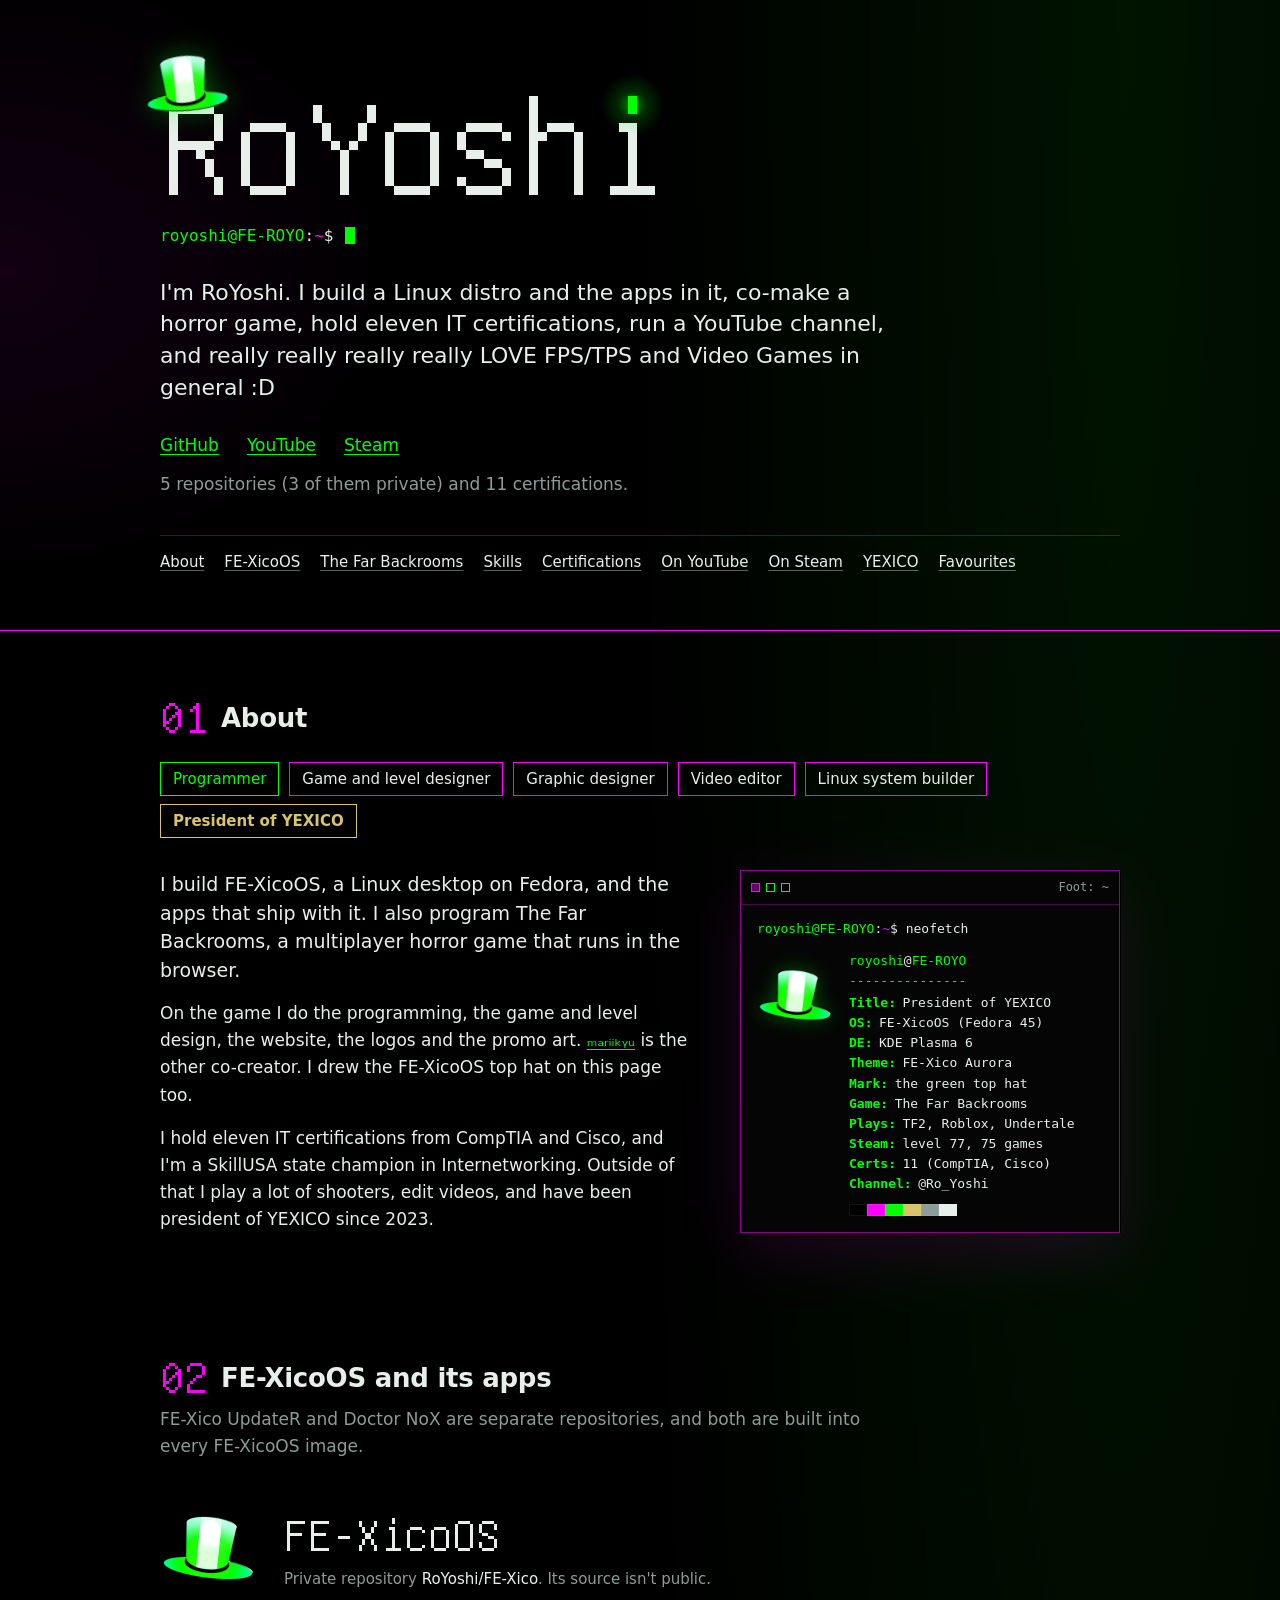
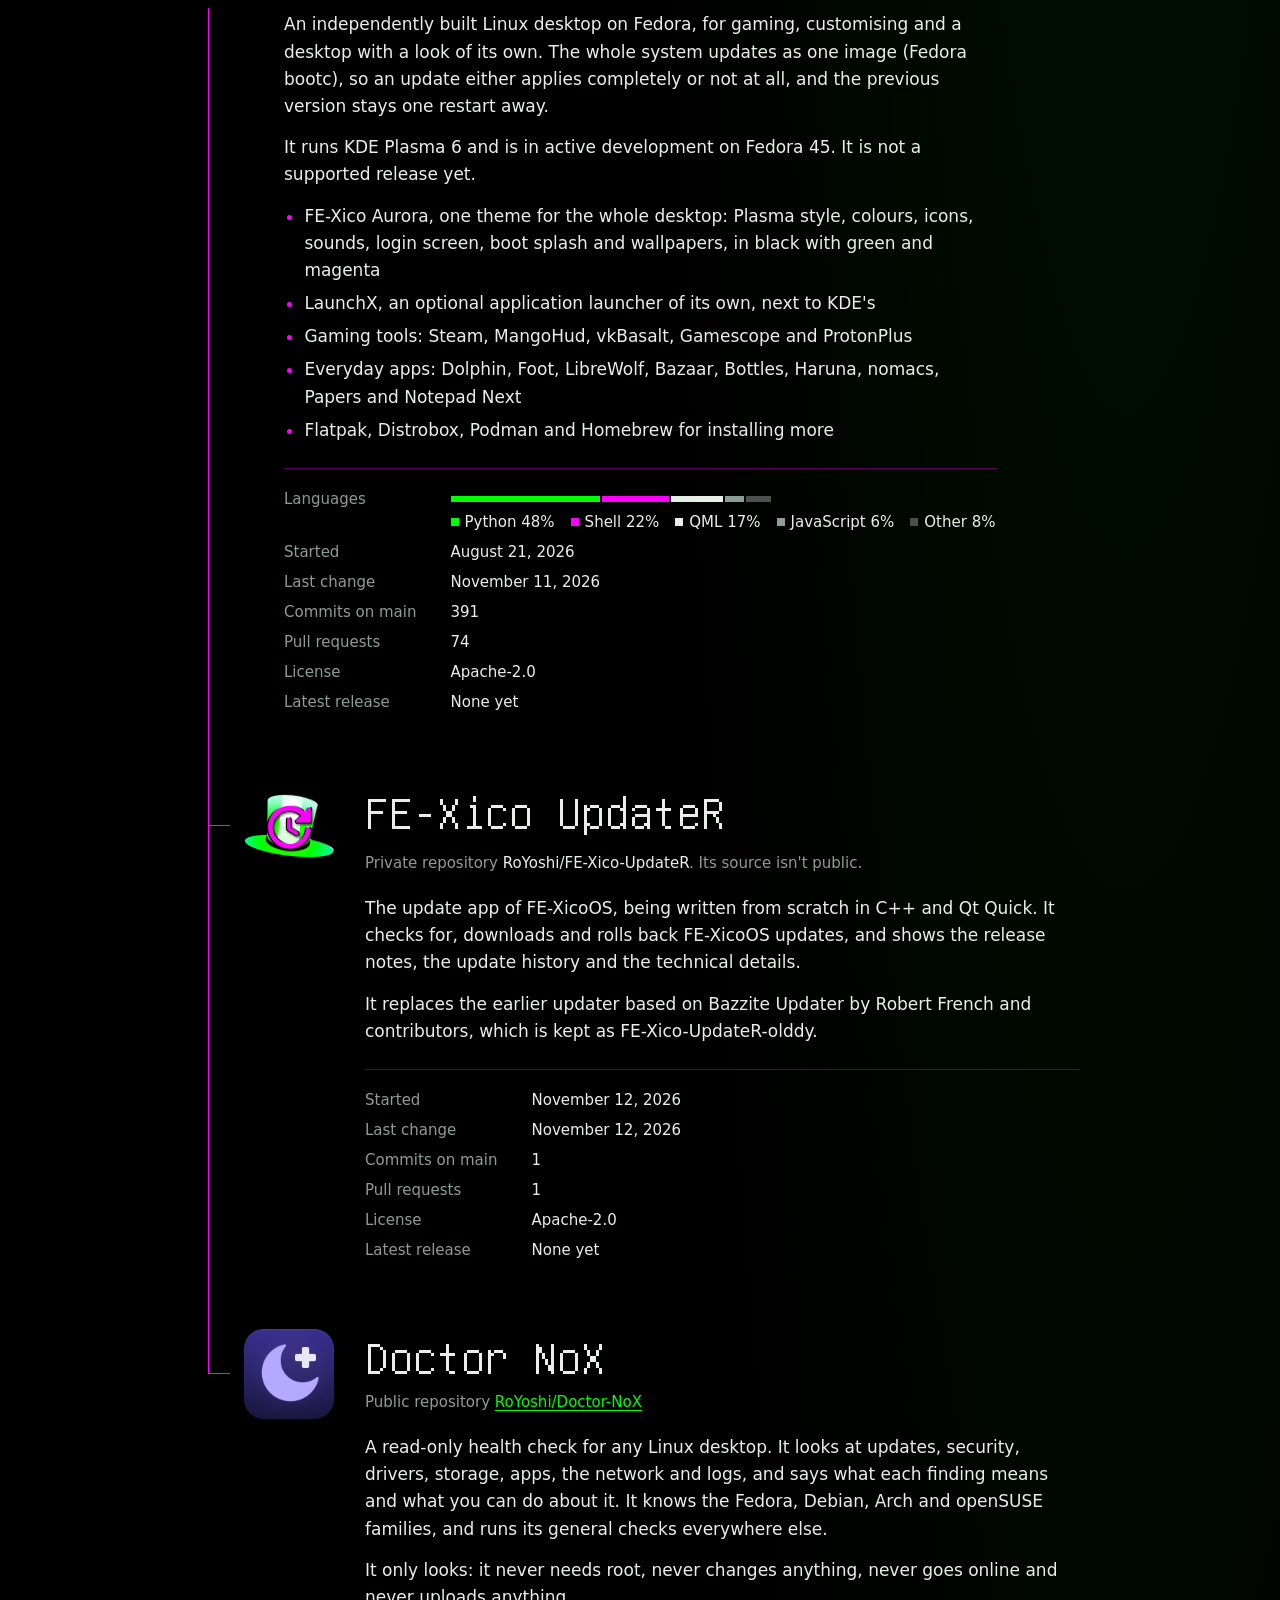
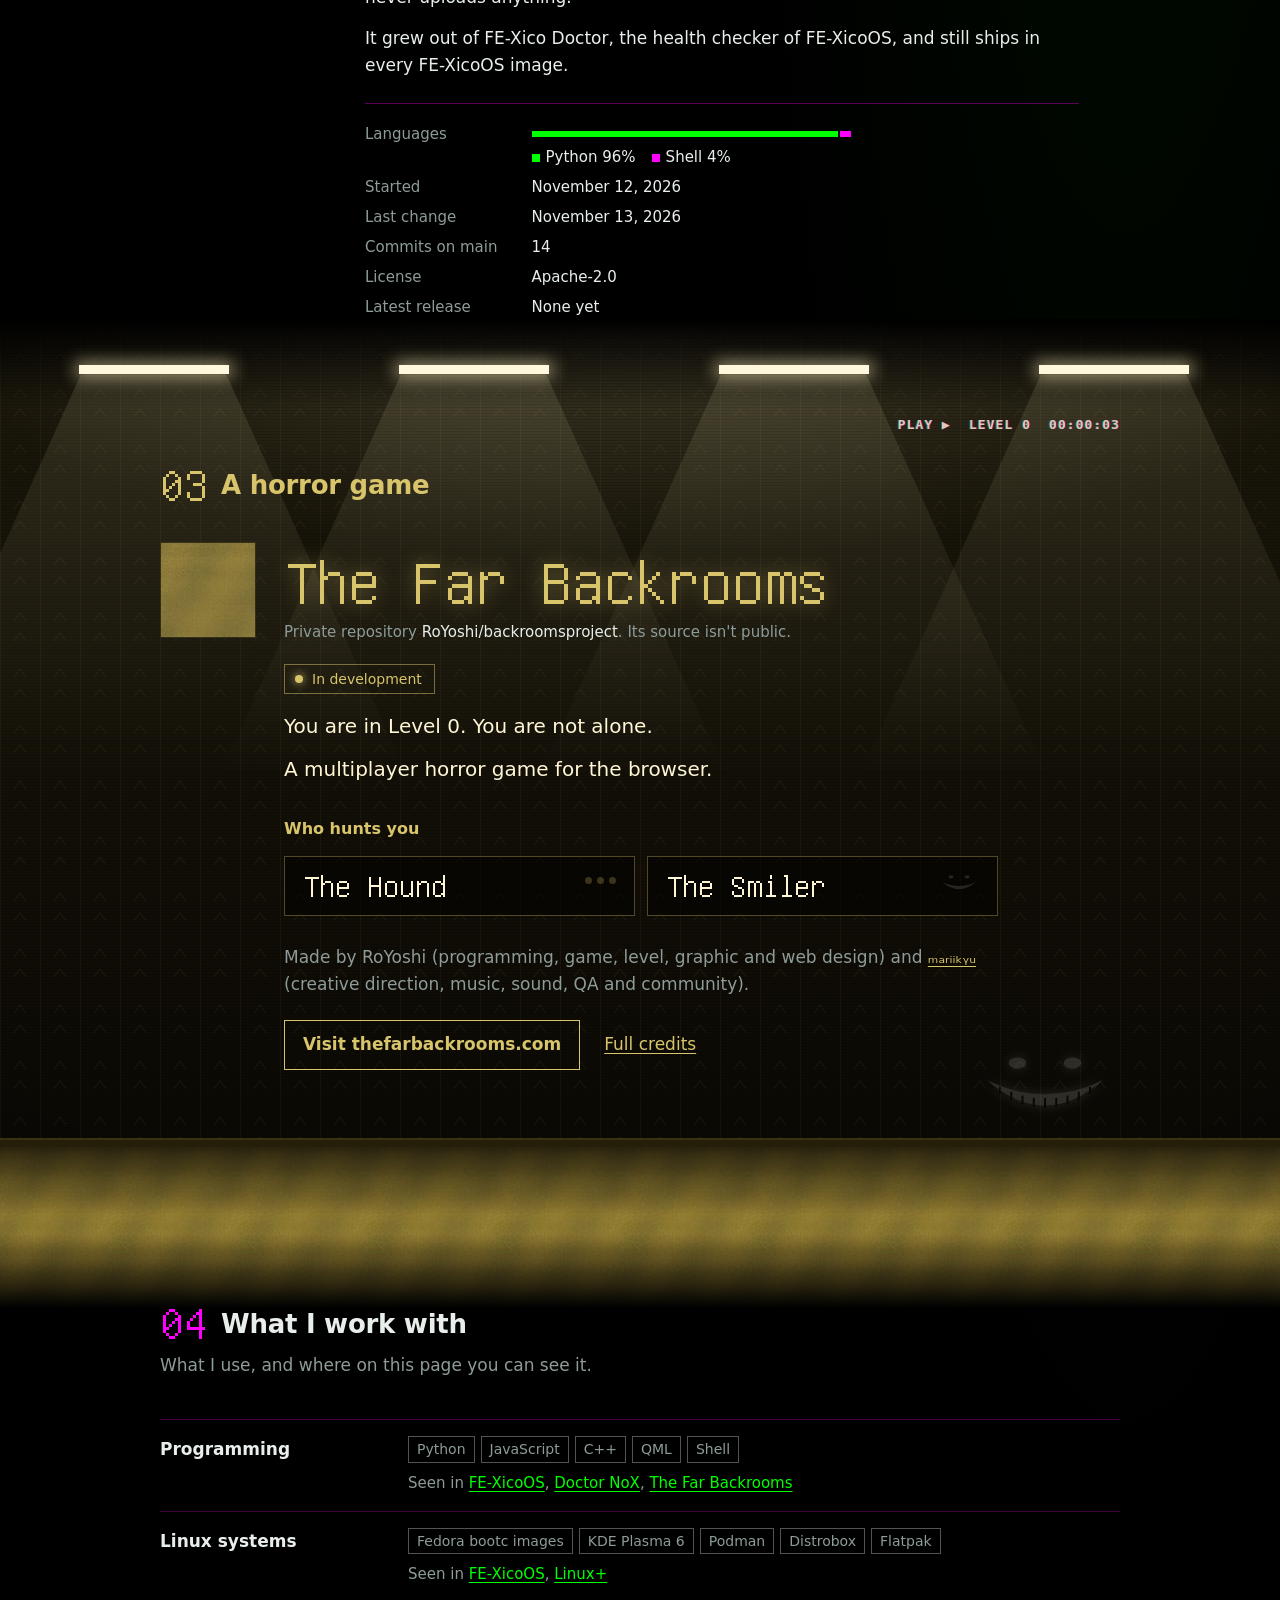
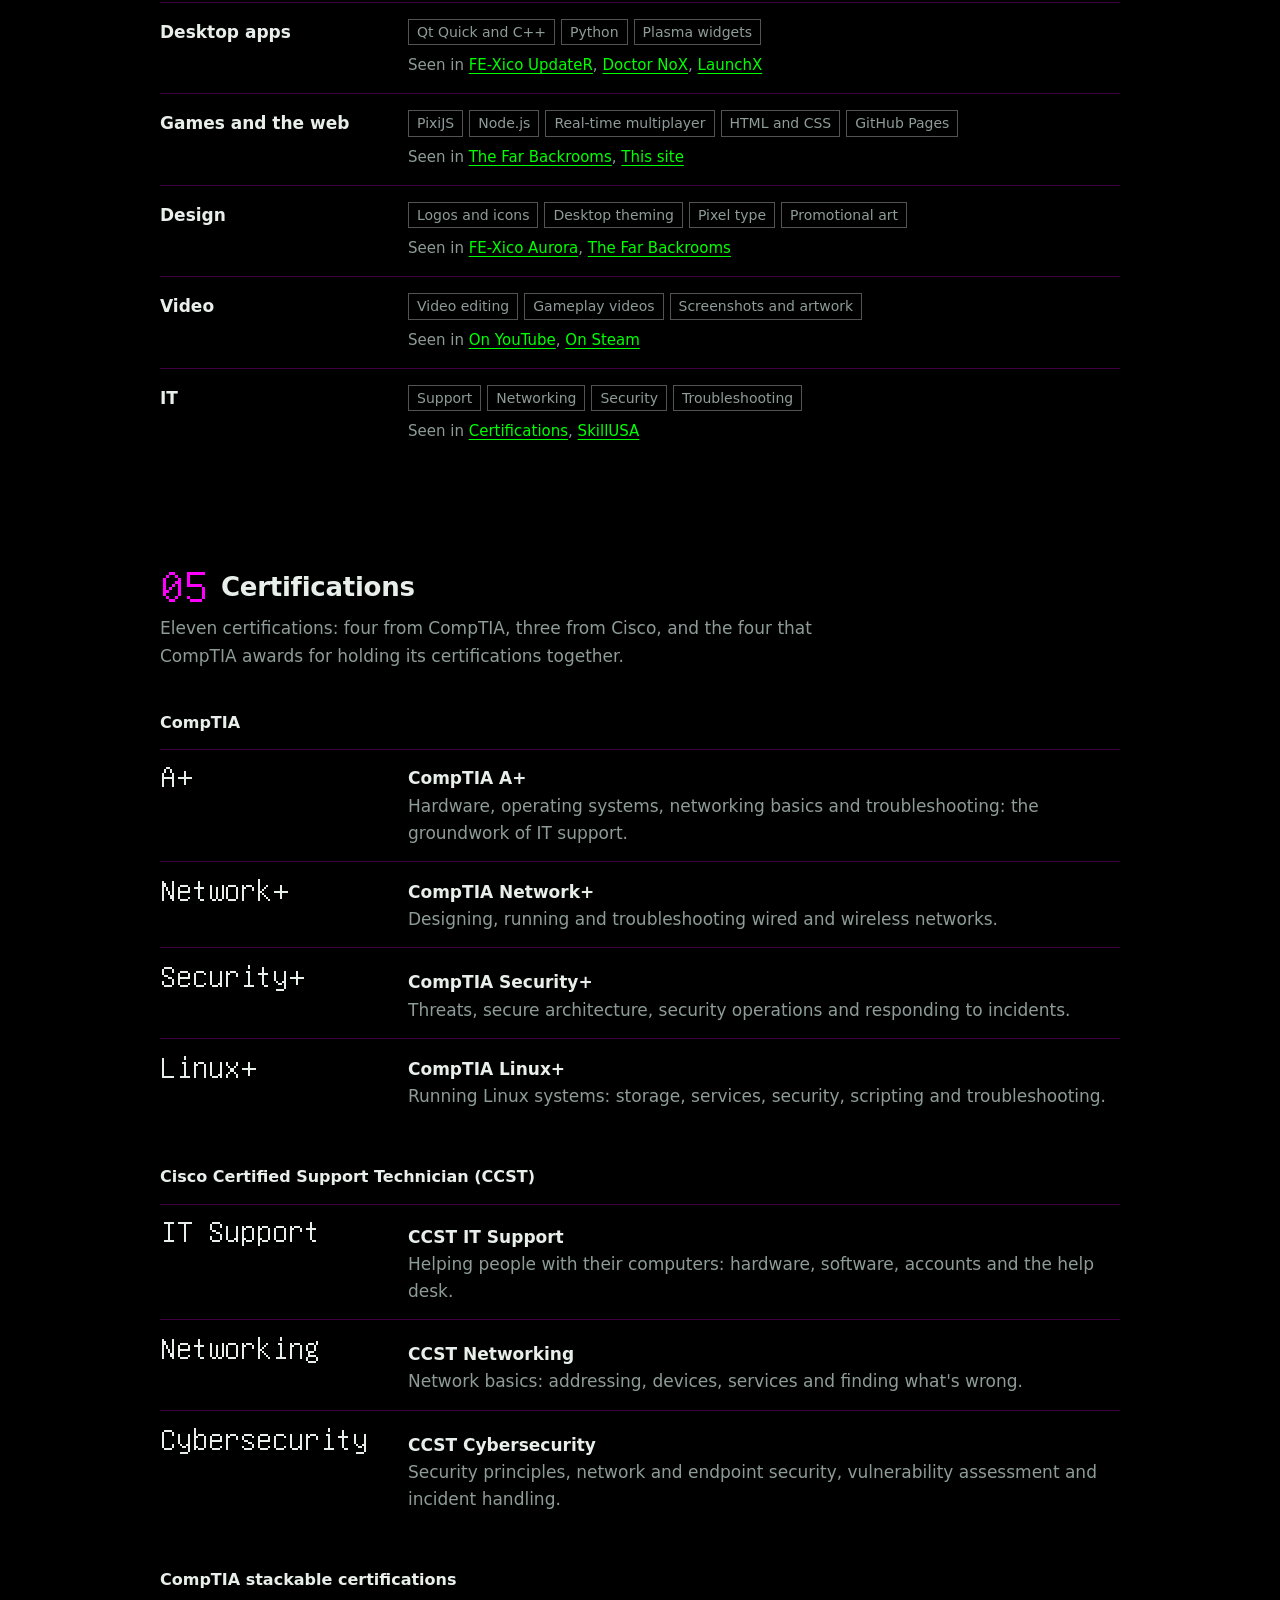
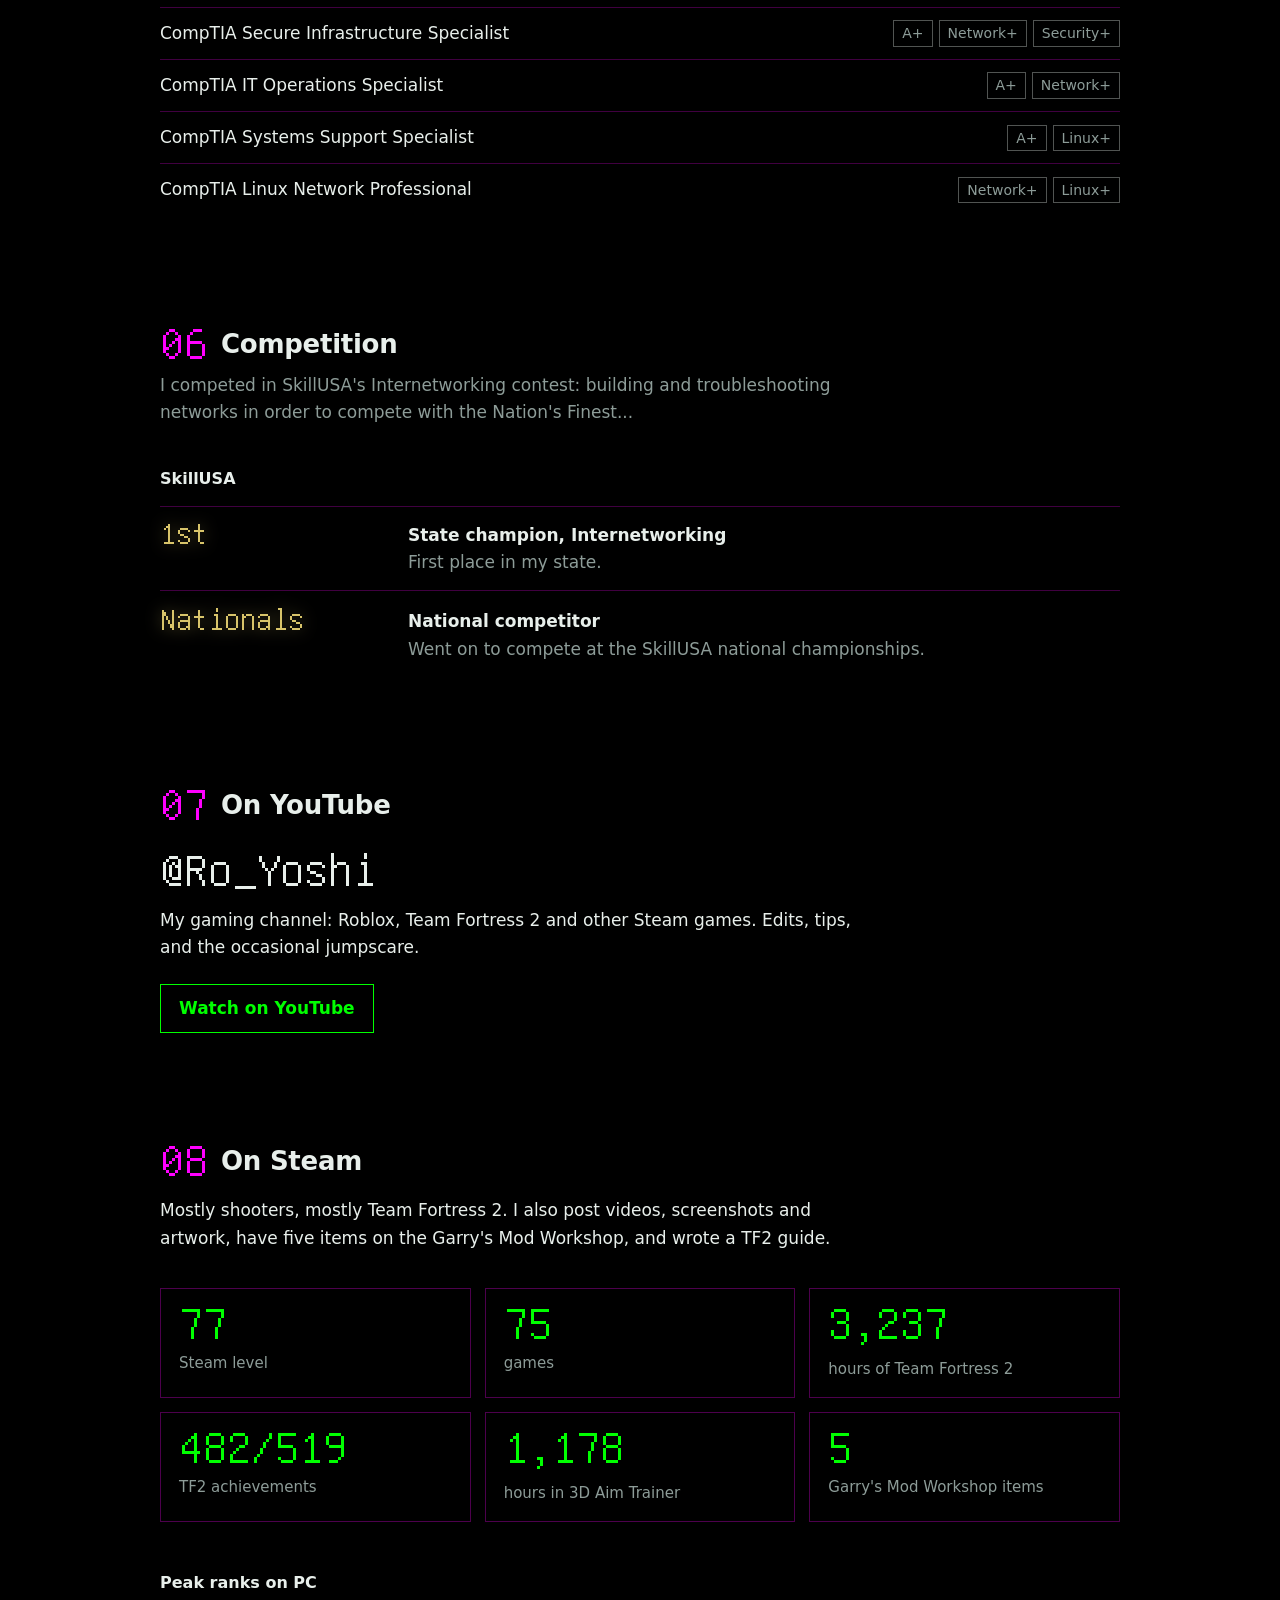
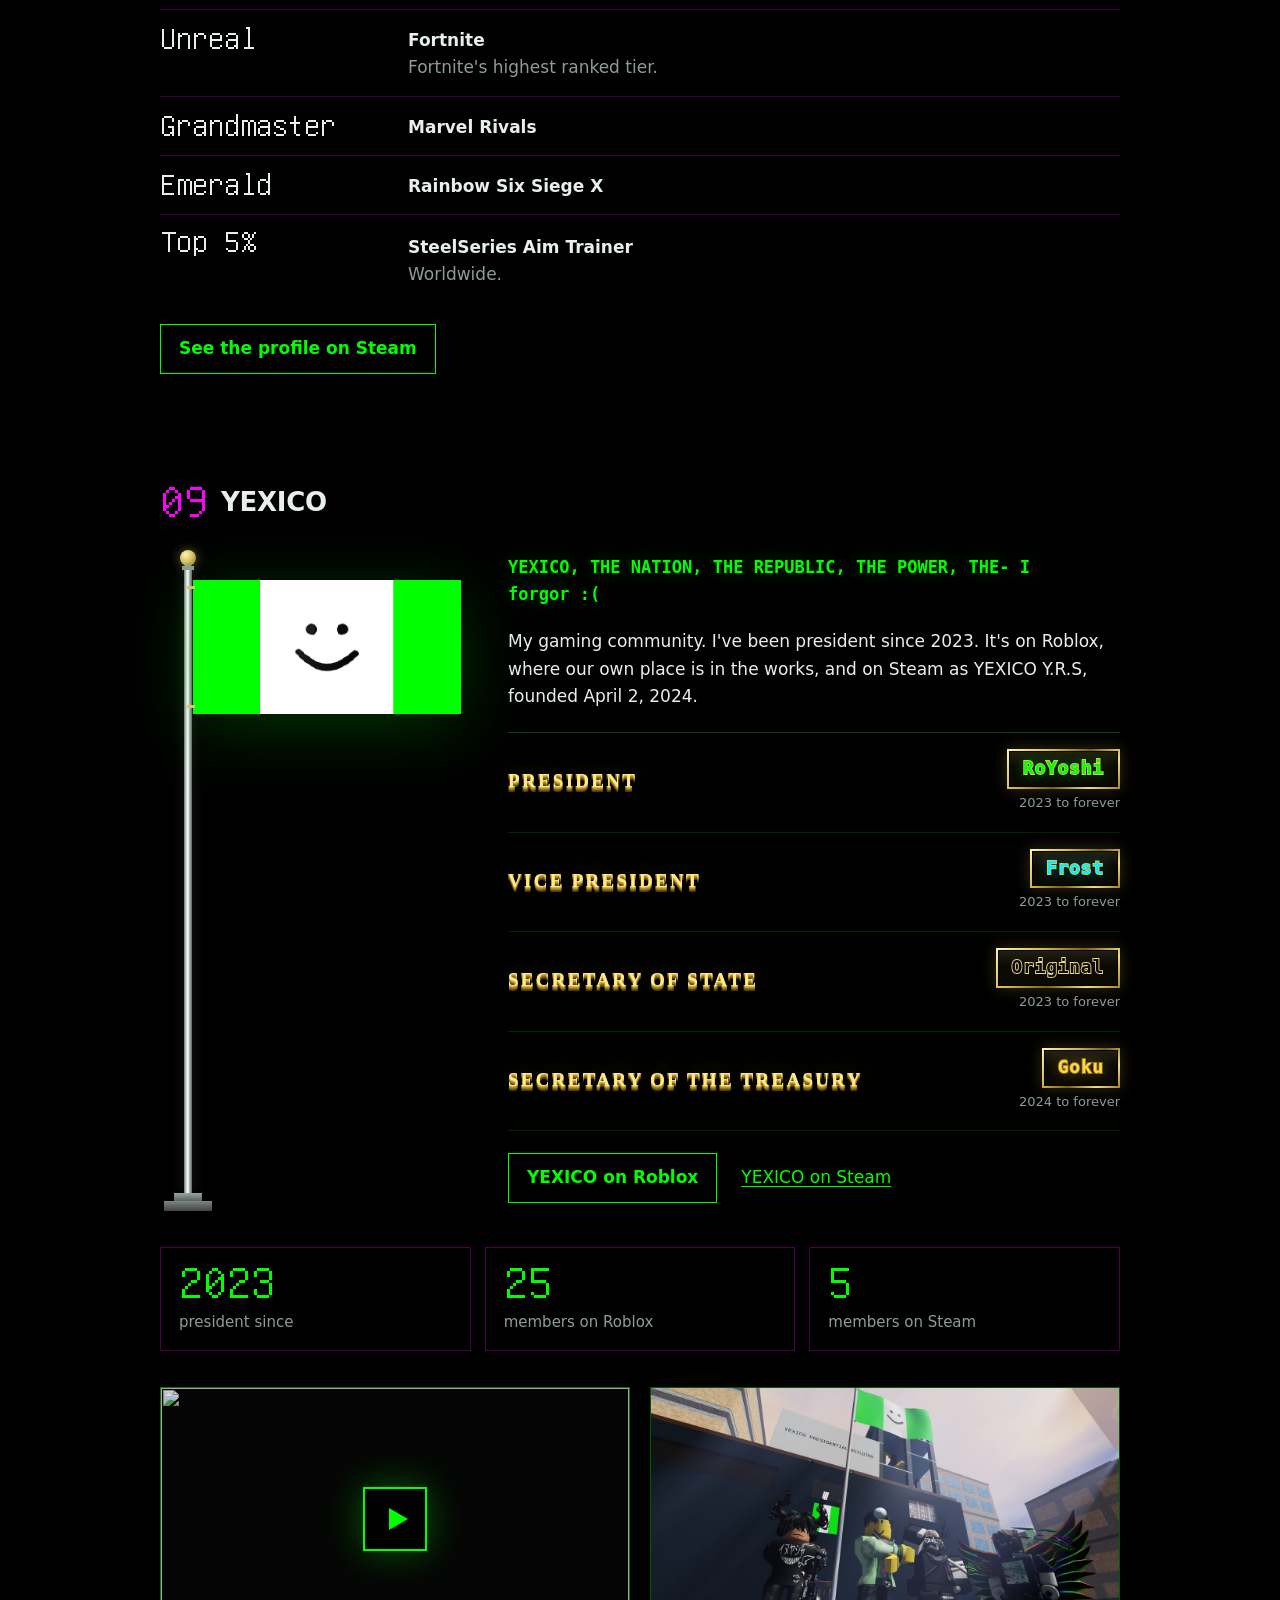
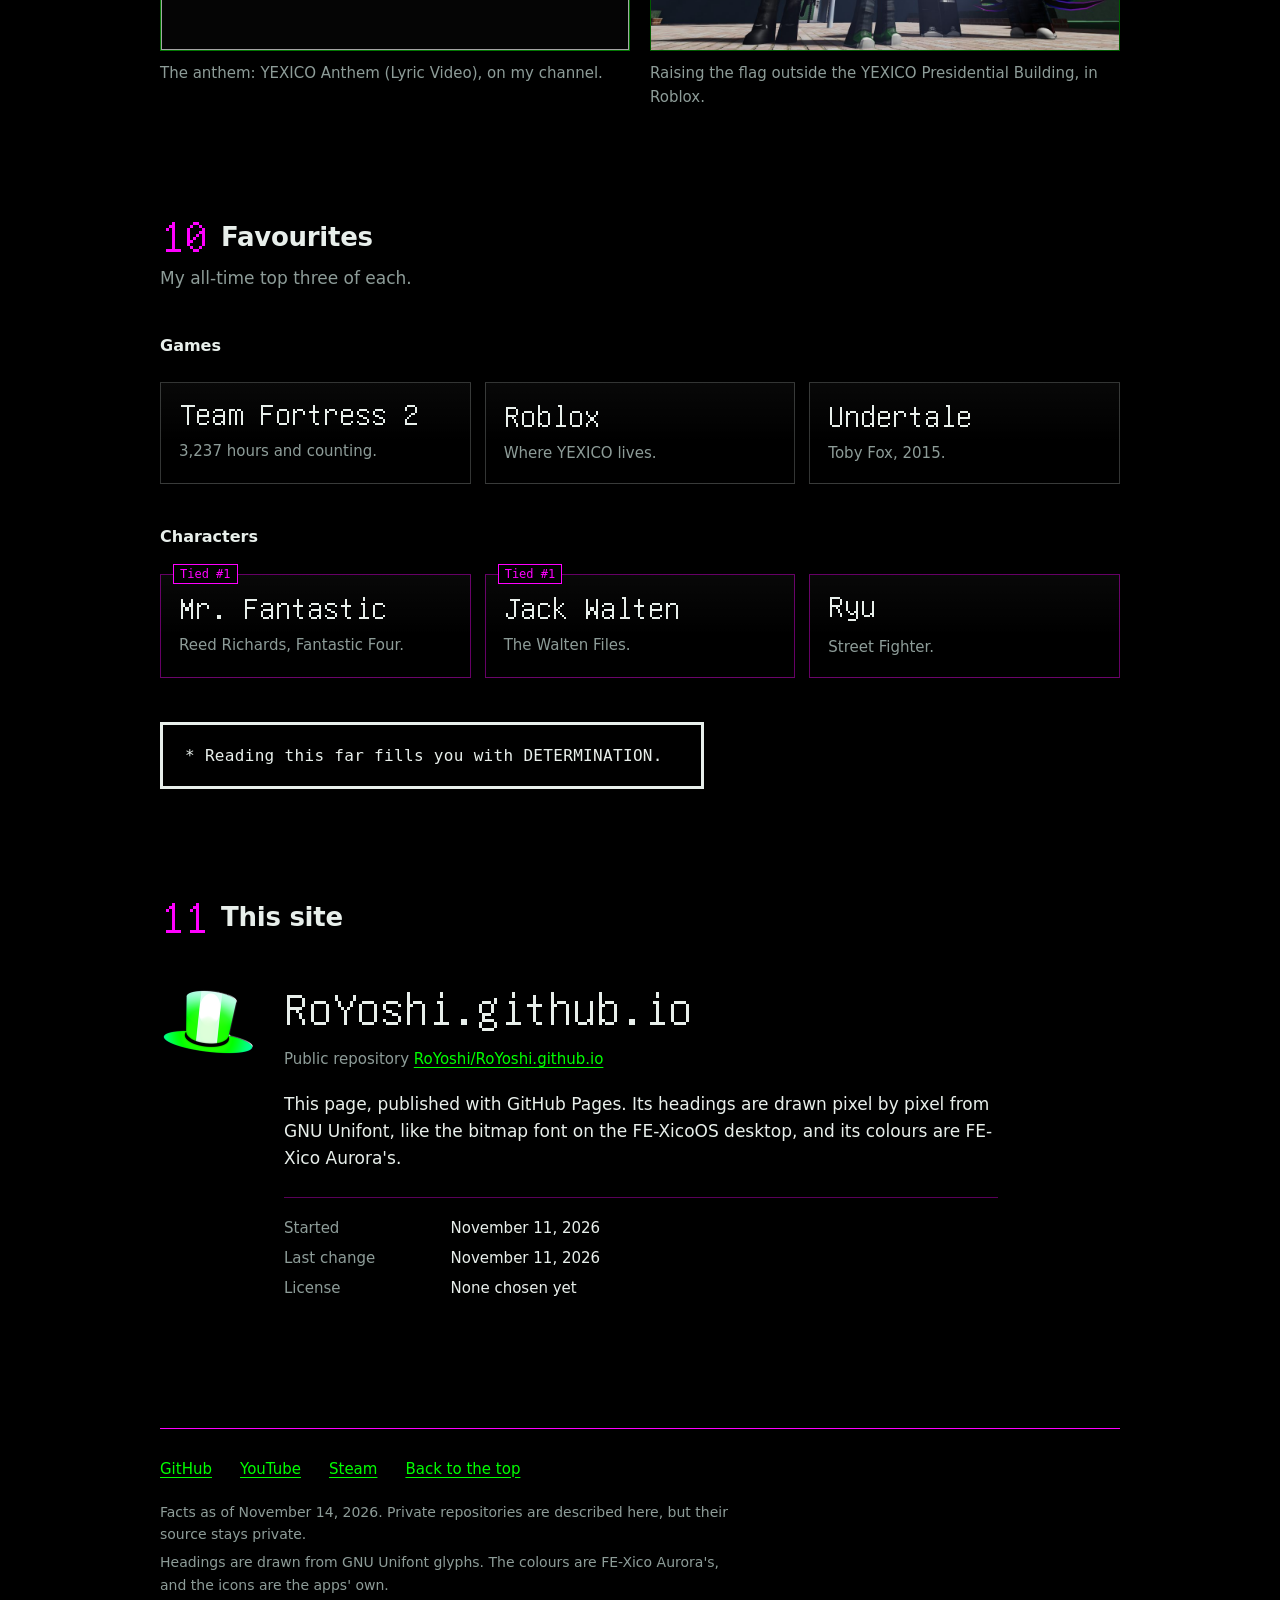
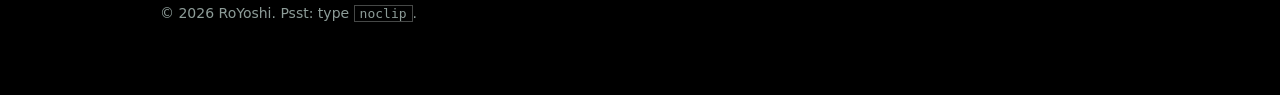
==== commit 5119f113: "Rename FE-Xico Doctor to Doctor NoX - The app is now Doctor NoX, at RoYoshi/Doctor-NoX, with its own" ====
--- a/index.html
+++ b/index.html
@@ -18,7 +18,7 @@
 <meta property="og:image" content="https://royoshi.github.io/assets/og.png">
 <meta property="og:image:width" content="1200">
 <meta property="og:image:height" content="630">
-<meta property="og:image:alt" content="RoYoshi, drawn in pixels, with the FE-XicoOS, FE-Xico UpdateR and FE-Xico Doctor icons and the Level 0 carpet">
+<meta property="og:image:alt" content="RoYoshi, drawn in pixels, with the FE-XicoOS, FE-Xico UpdateR and Doctor NoX icons and the Level 0 carpet">
 <meta name="twitter:card" content="summary_large_image">
 <meta name="author" content="RoYoshi">
 <link rel="stylesheet" href="assets/style.css">
@@ -36,10 +36,10 @@
 <nav class="jump" aria-label="On this page"><ul><li><a href="#about">About</a></li><li><a href="#g-fe-xico">FE-XicoOS</a></li><li><a href="#g-game">The Far Backrooms</a></li><li><a href="#skills">Skills</a></li><li><a href="#certifications">Certifications</a></li><li><a href="#youtube">On YouTube</a></li><li><a href="#steam">On Steam</a></li><li><a href="#yexico">YEXICO</a></li><li><a href="#favourites">Favourites</a></li></ul></nav>
 </header>
 <main id="main">
-<section class="group group--about" id="about" aria-labelledby="g-about"><h2 id="g-about"><span class="h2__index"><svg class="pixel pixel--index" viewBox="0 0 15 10" style="--w:15;--h:10" aria-hidden="true" focusable="false" shape-rendering="crispEdges"><path d="M3 0h2v1h-2zM12 0h1v1h-1zM2 1h1v1h-1zM5 1h1v1h-1zM11 1h2v1h-2zM1 2h1v1h-1zM6 2h1v1h-1zM10 2h1v1h-1zM12 2h1v1h-1zM1 3h1v1h-1zM5 3h2v1h-2zM12 3h1v1h-1zM1 4h1v1h-1zM4 4h1v1h-1zM6 4h1v1h-1zM12 4h1v1h-1zM1 5h1v1h-1zM3 5h1v1h-1zM6 5h1v1h-1zM12 5h1v1h-1zM1 6h2v1h-2zM6 6h1v1h-1zM12 6h1v1h-1zM1 7h1v1h-1zM6 7h1v1h-1zM12 7h1v1h-1zM2 8h1v1h-1zM5 8h1v1h-1zM12 8h1v1h-1zM3 9h2v1h-2zM10 9h5v1h-5z"/></svg></span><span class="h2__title">About</span></h2><ul class="roles" aria-label="Roles"><li>Programmer</li><li>Game and level designer</li><li>Graphic designer</li><li>Video editor</li><li>Linux system builder</li><li><a href="#yexico">President of YEXICO</a></li></ul><div class="about"><div class="about__text"><p>I build FE-XicoOS, a Linux desktop on Fedora, and the apps that ship with it. I also program The Far Backrooms, a multiplayer horror game that runs in the browser.</p><p>On the game I do the programming, the game and level design, the website, the logos and the promo art. <a class="person" href="https://soundcloud.com/mariikyu">ₘₐᵣᵢᵢₖᵧᵤ</a> is the other co-creator. I drew the FE-XicoOS top hat and the FE-Xico Doctor badge on this page too.</p><p>I hold eleven IT certifications from CompTIA and Cisco, and I&#x27;m a SkillUSA state champion in Internetworking. Outside of that I play a lot of shooters, edit videos, and have been president of YEXICO since 2023.</p></div><figure class="fetch" aria-label="neofetch output"><div class="fetch__bar" aria-hidden="true"><span></span><span></span><span></span><span class="fetch__title">Foot: ~</span></div><div class="fetch__body"><p class="fetch__cmd" aria-hidden="true"><span class="p-user">royoshi@FE-ROYO</span>:<span class="p-path">~</span>$ neofetch</p><div class="fetch__out"><img class="fetch__hat" src="assets/icons/fe-xicoos.png" alt="" width="96" height="96"><div><p class="fetch__who"><span class="p-user">royoshi</span>@<span class="p-host">FE-ROYO</span></p><p class="fetch__rule" aria-hidden="true">---------------</p><dl><div><dt>Title</dt><dd>President of YEXICO</dd></div><div><dt>OS</dt><dd>FE-XicoOS (Fedora 45)</dd></div><div><dt>DE</dt><dd>KDE Plasma 6</dd></div><div><dt>Theme</dt><dd>FE-Xico Aurora</dd></div><div><dt>Mark</dt><dd>the green top hat</dd></div><div><dt>Game</dt><dd>The Far Backrooms</dd></div><div><dt>Plays</dt><dd>TF2, Roblox, Undertale</dd></div><div><dt>Steam</dt><dd>level 77, 75 games</dd></div><div><dt>Certs</dt><dd>11 (CompTIA, Cisco)</dd></div><div><dt>Channel</dt><dd>@Ro_Yoshi</dd></div></dl><p class="fetch__swatches" aria-hidden="true"><span style="--colour:#000000"></span><span style="--colour:#FF00FF"></span><span style="--colour:#00FF00"></span><span style="--colour:#D8C46A"></span><span style="--colour:#8D9C98"></span><span style="--colour:#E8EFEB"></span></p></div></div></div></figure></div></section>
-<section class="group group--fe-xico" aria-labelledby="g-fe-xico"><h2 id="g-fe-xico"><span class="h2__index"><svg class="pixel pixel--index" viewBox="0 0 15 10" style="--w:15;--h:10" aria-hidden="true" focusable="false" shape-rendering="crispEdges"><path d="M3 0h2v1h-2zM10 0h4v1h-4zM2 1h1v1h-1zM5 1h1v1h-1zM9 1h1v1h-1zM14 1h1v1h-1zM1 2h1v1h-1zM6 2h1v1h-1zM9 2h1v1h-1zM14 2h1v1h-1zM1 3h1v1h-1zM5 3h2v1h-2zM14 3h1v1h-1zM1 4h1v1h-1zM4 4h1v1h-1zM6 4h1v1h-1zM12 4h2v1h-2zM1 5h1v1h-1zM3 5h1v1h-1zM6 5h1v1h-1zM11 5h1v1h-1zM1 6h2v1h-2zM6 6h1v1h-1zM10 6h1v1h-1zM1 7h1v1h-1zM6 7h1v1h-1zM9 7h1v1h-1zM2 8h1v1h-1zM5 8h1v1h-1zM9 8h1v1h-1zM3 9h2v1h-2zM9 9h6v1h-6z"/></svg></span><span class="h2__title">FE-XicoOS and its apps</span></h2><p class="note">FE-Xico UpdateR and FE-Xico Doctor are separate repositories, and both are built into every FE-XicoOS image.</p><article class="repo repo--root" id="fe-xicoos" aria-labelledby="fe-xicoos-name"><div class="repo__mark"><img src="assets/icons/fe-xicoos.png" alt="" width="96" height="96"></div><div class="repo__body"><h3 class="repo__name" id="fe-xicoos-name"><span class="visually-hidden">FE-XicoOS</span><svg class="pixel pixel--name" viewBox="0 0 71 11" style="--w:71;--h:11" aria-hidden="true" focusable="false" shape-rendering="crispEdges"><path d="M36 0h1v1h-1zM1 1h6v1h-6zM9 1h6v1h-6zM25 1h1v1h-1zM30 1h1v1h-1zM36 1h1v1h-1zM58 1h4v1h-4zM66 1h4v1h-4zM1 2h1v1h-1zM9 2h1v1h-1zM25 2h1v1h-1zM30 2h1v1h-1zM57 2h1v1h-1zM62 2h1v1h-1zM65 2h1v1h-1zM70 2h1v1h-1zM1 3h1v1h-1zM9 3h1v1h-1zM26 3h1v1h-1zM29 3h1v1h-1zM35 3h2v1h-2zM42 3h4v1h-4zM50 3h4v1h-4zM57 3h1v1h-1zM62 3h1v1h-1zM65 3h1v1h-1zM70 3h1v1h-1zM1 4h1v1h-1zM9 4h1v1h-1zM26 4h1v1h-1zM29 4h1v1h-1zM36 4h1v1h-1zM41 4h1v1h-1zM46 4h1v1h-1zM49 4h1v1h-1zM54 4h1v1h-1zM57 4h1v1h-1zM62 4h1v1h-1zM65 4h1v1h-1zM1 5h5v1h-5zM9 5h5v1h-5zM27 5h2v1h-2zM36 5h1v1h-1zM41 5h1v1h-1zM49 5h1v1h-1zM54 5h1v1h-1zM57 5h1v1h-1zM62 5h1v1h-1zM66 5h2v1h-2zM1 6h1v1h-1zM9 6h1v1h-1zM18 6h4v1h-4zM27 6h2v1h-2zM36 6h1v1h-1zM41 6h1v1h-1zM49 6h1v1h-1zM54 6h1v1h-1zM57 6h1v1h-1zM62 6h1v1h-1zM68 6h2v1h-2zM1 7h1v1h-1zM9 7h1v1h-1zM26 7h1v1h-1zM29 7h1v1h-1zM36 7h1v1h-1zM41 7h1v1h-1zM49 7h1v1h-1zM54 7h1v1h-1zM57 7h1v1h-1zM62 7h1v1h-1zM70 7h1v1h-1zM1 8h1v1h-1zM9 8h1v1h-1zM26 8h1v1h-1zM29 8h1v1h-1zM36 8h1v1h-1zM41 8h1v1h-1zM49 8h1v1h-1zM54 8h1v1h-1zM57 8h1v1h-1zM62 8h1v1h-1zM65 8h1v1h-1zM70 8h1v1h-1zM1 9h1v1h-1zM9 9h1v1h-1zM25 9h1v1h-1zM30 9h1v1h-1zM36 9h1v1h-1zM41 9h1v1h-1zM46 9h1v1h-1zM49 9h1v1h-1zM54 9h1v1h-1zM57 9h1v1h-1zM62 9h1v1h-1zM65 9h1v1h-1zM70 9h1v1h-1zM1 10h1v1h-1zM9 10h6v1h-6zM25 10h1v1h-1zM30 10h1v1h-1zM34 10h5v1h-5zM42 10h4v1h-4zM50 10h4v1h-4zM58 10h4v1h-4zM66 10h4v1h-4z"/></svg></h3><p class="where">Private repository <span class="path">RoYoshi/FE-Xico</span>. Its source isn't public.</p><p>An independently built Linux desktop on Fedora, for gaming, customising and a desktop with a look of its own. The whole system updates as one image (Fedora bootc), so an update either applies completely or not at all, and the previous version stays one restart away.</p><p>It runs KDE Plasma 6 and is in active development on Fedora 45. It is not a supported release yet.</p><ul class="inside"><li>FE-Xico Aurora, one theme for the whole desktop: Plasma style, colours, icons, sounds, login screen, boot splash and wallpapers, in black with green and magenta</li><li>LaunchX, an optional application launcher of its own, next to KDE&#x27;s</li><li>Gaming tools: Steam, MangoHud, vkBasalt, Gamescope and ProtonPlus</li><li>Everyday apps: Dolphin, Foot, LibreWolf, Bazaar, Bottles, Haruna, nomacs, Papers and Notepad Next</li><li>Flatpak, Distrobox, Podman and Homebrew for installing more</li></ul><dl class="facts"><dt>Languages</dt><dd><div class="bar" aria-hidden="true"><span style="--share:0.4785;--colour:#00FF00"></span><span style="--share:0.2169;--colour:#FF00FF"></span><span style="--share:0.1656;--colour:#E8EFEB"></span><span style="--share:0.0589;--colour:#8D9C98"></span><span style="--share:0.0801;--colour:#4A504E"></span></div><ul class="legend" aria-label="Languages by share of code (other: C++, Dockerfile, Just, CMake)"><li><span class="swatch" style="--colour:#00FF00"></span>Python 48%</li><li><span class="swatch" style="--colour:#FF00FF"></span>Shell 22%</li><li><span class="swatch" style="--colour:#E8EFEB"></span>QML 17%</li><li><span class="swatch" style="--colour:#8D9C98"></span>JavaScript 6%</li><li><span class="swatch" style="--colour:#4A504E"></span>Other 8%</li></ul></dd><dt>Started</dt><dd>August 21, 2026</dd><dt>Last change</dt><dd>November 11, 2026</dd><dt>Commits on main</dt><dd>391</dd><dt>Pull requests</dt><dd>74</dd><dt>License</dt><dd>Apache-2.0</dd><dt>Latest release</dt><dd>None yet</dd></dl></div></article><ul class="tree"><li><article class="repo" id="fe-xico-updater" aria-labelledby="fe-xico-updater-name"><div class="repo__mark"><img src="assets/icons/fe-xico-updater.png" alt="" width="96" height="96"></div><div class="repo__body"><h3 class="repo__name" id="fe-xico-updater-name"><span class="visually-hidden">FE-Xico UpdateR</span><svg class="pixel pixel--name" viewBox="0 0 119 13" style="--w:119;--h:13" aria-hidden="true" focusable="false" shape-rendering="crispEdges"><path d="M36 0h1v1h-1zM86 0h1v1h-1zM1 1h6v1h-6zM9 1h6v1h-6zM25 1h1v1h-1zM30 1h1v1h-1zM36 1h1v1h-1zM65 1h1v1h-1zM70 1h1v1h-1zM86 1h1v1h-1zM99 1h1v1h-1zM113 1h5v1h-5zM1 2h1v1h-1zM9 2h1v1h-1zM25 2h1v1h-1zM30 2h1v1h-1zM65 2h1v1h-1zM70 2h1v1h-1zM86 2h1v1h-1zM99 2h1v1h-1zM113 2h1v1h-1zM118 2h1v1h-1zM1 3h1v1h-1zM9 3h1v1h-1zM26 3h1v1h-1zM29 3h1v1h-1zM35 3h2v1h-2zM42 3h4v1h-4zM50 3h4v1h-4zM65 3h1v1h-1zM70 3h1v1h-1zM73 3h1v1h-1zM75 3h3v1h-3zM82 3h3v1h-3zM86 3h1v1h-1zM90 3h4v1h-4zM99 3h1v1h-1zM106 3h4v1h-4zM113 3h1v1h-1zM118 3h1v1h-1zM1 4h1v1h-1zM9 4h1v1h-1zM26 4h1v1h-1zM29 4h1v1h-1zM36 4h1v1h-1zM41 4h1v1h-1zM46 4h1v1h-1zM49 4h1v1h-1zM54 4h1v1h-1zM65 4h1v1h-1zM70 4h1v1h-1zM73 4h2v1h-2zM78 4h1v1h-1zM81 4h1v1h-1zM85 4h2v1h-2zM89 4h1v1h-1zM94 4h1v1h-1zM97 4h5v1h-5zM105 4h1v1h-1zM110 4h1v1h-1zM113 4h1v1h-1zM118 4h1v1h-1zM1 5h5v1h-5zM9 5h5v1h-5zM27 5h2v1h-2zM36 5h1v1h-1zM41 5h1v1h-1zM49 5h1v1h-1zM54 5h1v1h-1zM65 5h1v1h-1zM70 5h1v1h-1zM73 5h1v1h-1zM78 5h1v1h-1zM81 5h1v1h-1zM86 5h1v1h-1zM94 5h1v1h-1zM99 5h1v1h-1zM105 5h1v1h-1zM110 5h1v1h-1zM113 5h5v1h-5zM1 6h1v1h-1zM9 6h1v1h-1zM18 6h4v1h-4zM27 6h2v1h-2zM36 6h1v1h-1zM41 6h1v1h-1zM49 6h1v1h-1zM54 6h1v1h-1zM65 6h1v1h-1zM70 6h1v1h-1zM73 6h1v1h-1zM78 6h1v1h-1zM81 6h1v1h-1zM86 6h1v1h-1zM90 6h5v1h-5zM99 6h1v1h-1zM105 6h6v1h-6zM113 6h1v1h-1zM116 6h1v1h-1zM1 7h1v1h-1zM9 7h1v1h-1zM26 7h1v1h-1zM29 7h1v1h-1zM36 7h1v1h-1zM41 7h1v1h-1zM49 7h1v1h-1zM54 7h1v1h-1zM65 7h1v1h-1zM70 7h1v1h-1zM73 7h1v1h-1zM78 7h1v1h-1zM81 7h1v1h-1zM86 7h1v1h-1zM89 7h1v1h-1zM94 7h1v1h-1zM99 7h1v1h-1zM105 7h1v1h-1zM113 7h1v1h-1zM117 7h1v1h-1zM1 8h1v1h-1zM9 8h1v1h-1zM26 8h1v1h-1zM29 8h1v1h-1zM36 8h1v1h-1zM41 8h1v1h-1zM49 8h1v1h-1zM54 8h1v1h-1zM65 8h1v1h-1zM70 8h1v1h-1zM73 8h1v1h-1zM78 8h1v1h-1zM81 8h1v1h-1zM86 8h1v1h-1zM89 8h1v1h-1zM94 8h1v1h-1zM99 8h1v1h-1zM105 8h1v1h-1zM113 8h1v1h-1zM117 8h1v1h-1zM1 9h1v1h-1zM9 9h1v1h-1zM25 9h1v1h-1zM30 9h1v1h-1zM36 9h1v1h-1zM41 9h1v1h-1zM46 9h1v1h-1zM49 9h1v1h-1zM54 9h1v1h-1zM65 9h1v1h-1zM70 9h1v1h-1zM73 9h2v1h-2zM78 9h1v1h-1zM81 9h1v1h-1zM85 9h2v1h-2zM89 9h1v1h-1zM93 9h2v1h-2zM99 9h1v1h-1zM105 9h1v1h-1zM110 9h1v1h-1zM113 9h1v1h-1zM118 9h1v1h-1zM1 10h1v1h-1zM9 10h6v1h-6zM25 10h1v1h-1zM30 10h1v1h-1zM34 10h5v1h-5zM42 10h4v1h-4zM50 10h4v1h-4zM66 10h4v1h-4zM73 10h1v1h-1zM75 10h3v1h-3zM82 10h3v1h-3zM86 10h1v1h-1zM90 10h3v1h-3zM94 10h1v1h-1zM100 10h2v1h-2zM106 10h4v1h-4zM113 10h1v1h-1zM118 10h1v1h-1zM73 11h1v1h-1zM73 12h1v1h-1z"/></svg></h3><p class="where">Private repository <span class="path">RoYoshi/FE-Xico-UpdateR</span>. Its source isn't public.</p><p>The update app of FE-XicoOS, being written from scratch in C++ and Qt Quick. It checks for, downloads and rolls back FE-XicoOS updates, and shows the release notes, the update history and the technical details.</p><p>It replaces the earlier updater based on Bazzite Updater by Robert French and contributors, which is kept as FE-Xico-UpdateR-olddy.</p><dl class="facts"><dt>Started</dt><dd>November 12, 2026</dd><dt>Last change</dt><dd>November 12, 2026</dd><dt>Commits on main</dt><dd>1</dd><dt>Pull requests</dt><dd>1</dd><dt>License</dt><dd>Apache-2.0</dd><dt>Latest release</dt><dd>None yet</dd></dl></div></article></li><li><article class="repo" id="fe-xico-doctor" aria-labelledby="fe-xico-doctor-name"><div class="repo__mark"><img src="assets/icons/fe-xico-doctor.png" alt="" width="96" height="96"></div><div class="repo__body"><h3 class="repo__name" id="fe-xico-doctor-name"><span class="visually-hidden">FE-Xico Doctor</span><svg class="pixel pixel--name" viewBox="0 0 111 11" style="--w:111;--h:11" aria-hidden="true" focusable="false" shape-rendering="crispEdges"><path d="M36 0h1v1h-1zM1 1h6v1h-6zM9 1h6v1h-6zM25 1h1v1h-1zM30 1h1v1h-1zM36 1h1v1h-1zM65 1h4v1h-4zM91 1h1v1h-1zM1 2h1v1h-1zM9 2h1v1h-1zM25 2h1v1h-1zM30 2h1v1h-1zM65 2h1v1h-1zM69 2h1v1h-1zM91 2h1v1h-1zM1 3h1v1h-1zM9 3h1v1h-1zM26 3h1v1h-1zM29 3h1v1h-1zM35 3h2v1h-2zM42 3h4v1h-4zM50 3h4v1h-4zM65 3h1v1h-1zM70 3h1v1h-1zM74 3h4v1h-4zM82 3h4v1h-4zM91 3h1v1h-1zM98 3h4v1h-4zM105 3h1v1h-1zM107 3h3v1h-3zM1 4h1v1h-1zM9 4h1v1h-1zM26 4h1v1h-1zM29 4h1v1h-1zM36 4h1v1h-1zM41 4h1v1h-1zM46 4h1v1h-1zM49 4h1v1h-1zM54 4h1v1h-1zM65 4h1v1h-1zM70 4h1v1h-1zM73 4h1v1h-1zM78 4h1v1h-1zM81 4h1v1h-1zM86 4h1v1h-1zM89 4h5v1h-5zM97 4h1v1h-1zM102 4h1v1h-1zM105 4h2v1h-2zM110 4h1v1h-1zM1 5h5v1h-5zM9 5h5v1h-5zM27 5h2v1h-2zM36 5h1v1h-1zM41 5h1v1h-1zM49 5h1v1h-1zM54 5h1v1h-1zM65 5h1v1h-1zM70 5h1v1h-1zM73 5h1v1h-1zM78 5h1v1h-1zM81 5h1v1h-1zM91 5h1v1h-1zM97 5h1v1h-1zM102 5h1v1h-1zM105 5h1v1h-1zM110 5h1v1h-1zM1 6h1v1h-1zM9 6h1v1h-1zM18 6h4v1h-4zM27 6h2v1h-2zM36 6h1v1h-1zM41 6h1v1h-1zM49 6h1v1h-1zM54 6h1v1h-1zM65 6h1v1h-1zM70 6h1v1h-1zM73 6h1v1h-1zM78 6h1v1h-1zM81 6h1v1h-1zM91 6h1v1h-1zM97 6h1v1h-1zM102 6h1v1h-1zM105 6h1v1h-1zM1 7h1v1h-1zM9 7h1v1h-1zM26 7h1v1h-1zM29 7h1v1h-1zM36 7h1v1h-1zM41 7h1v1h-1zM49 7h1v1h-1zM54 7h1v1h-1zM65 7h1v1h-1zM70 7h1v1h-1zM73 7h1v1h-1zM78 7h1v1h-1zM81 7h1v1h-1zM91 7h1v1h-1zM97 7h1v1h-1zM102 7h1v1h-1zM105 7h1v1h-1zM1 8h1v1h-1zM9 8h1v1h-1zM26 8h1v1h-1zM29 8h1v1h-1zM36 8h1v1h-1zM41 8h1v1h-1zM49 8h1v1h-1zM54 8h1v1h-1zM65 8h1v1h-1zM70 8h1v1h-1zM73 8h1v1h-1zM78 8h1v1h-1zM81 8h1v1h-1zM91 8h1v1h-1zM97 8h1v1h-1zM102 8h1v1h-1zM105 8h1v1h-1zM1 9h1v1h-1zM9 9h1v1h-1zM25 9h1v1h-1zM30 9h1v1h-1zM36 9h1v1h-1zM41 9h1v1h-1zM46 9h1v1h-1zM49 9h1v1h-1zM54 9h1v1h-1zM65 9h1v1h-1zM69 9h1v1h-1zM73 9h1v1h-1zM78 9h1v1h-1zM81 9h1v1h-1zM86 9h1v1h-1zM91 9h1v1h-1zM97 9h1v1h-1zM102 9h1v1h-1zM105 9h1v1h-1zM1 10h1v1h-1zM9 10h6v1h-6zM25 10h1v1h-1zM30 10h1v1h-1zM34 10h5v1h-5zM42 10h4v1h-4zM50 10h4v1h-4zM65 10h4v1h-4zM74 10h4v1h-4zM82 10h4v1h-4zM92 10h2v1h-2zM98 10h4v1h-4zM105 10h1v1h-1z"/></svg></h3><p class="where">Public repository <a class="path" href="https://github.com/RoYoshi/Doctor">RoYoshi/Doctor</a></p><p>A health check for FE-XicoOS. It looks at the parts of the system that tend to go wrong (updates, services, graphics drivers, controllers, storage, Flatpaks, network and logs) and says what each finding means and what you can do about it.</p><p>It only looks: it never needs root, never changes anything, never goes online and never uploads anything. Reports can be shared with personal details such as names, addresses and keys replaced.</p><dl class="facts"><dt>Languages</dt><dd><div class="bar" aria-hidden="true"><span style="--share:0.9743;--colour:#00FF00"></span><span style="--share:0.0257;--colour:#FF00FF"></span></div><ul class="legend" aria-label="Languages by share of code"><li><span class="swatch" style="--colour:#00FF00"></span>Python 97%</li><li><span class="swatch" style="--colour:#FF00FF"></span>Shell 3%</li></ul></dd><dt>Started</dt><dd>September 23, 2026</dd><dt>Last change</dt><dd>November 6, 2026</dd><dt>Commits on main</dt><dd>14</dd><dt>Pull requests</dt><dd>4</dd><dt>License</dt><dd>Apache-2.0</dd><dt>Latest release</dt><dd><a href="https://github.com/RoYoshi/Doctor/releases/tag/v1.0.0">1.0.0</a>, November 6, 2026</dd></dl></div></article></li></ul></section>
+<section class="group group--about" id="about" aria-labelledby="g-about"><h2 id="g-about"><span class="h2__index"><svg class="pixel pixel--index" viewBox="0 0 15 10" style="--w:15;--h:10" aria-hidden="true" focusable="false" shape-rendering="crispEdges"><path d="M3 0h2v1h-2zM12 0h1v1h-1zM2 1h1v1h-1zM5 1h1v1h-1zM11 1h2v1h-2zM1 2h1v1h-1zM6 2h1v1h-1zM10 2h1v1h-1zM12 2h1v1h-1zM1 3h1v1h-1zM5 3h2v1h-2zM12 3h1v1h-1zM1 4h1v1h-1zM4 4h1v1h-1zM6 4h1v1h-1zM12 4h1v1h-1zM1 5h1v1h-1zM3 5h1v1h-1zM6 5h1v1h-1zM12 5h1v1h-1zM1 6h2v1h-2zM6 6h1v1h-1zM12 6h1v1h-1zM1 7h1v1h-1zM6 7h1v1h-1zM12 7h1v1h-1zM2 8h1v1h-1zM5 8h1v1h-1zM12 8h1v1h-1zM3 9h2v1h-2zM10 9h5v1h-5z"/></svg></span><span class="h2__title">About</span></h2><ul class="roles" aria-label="Roles"><li>Programmer</li><li>Game and level designer</li><li>Graphic designer</li><li>Video editor</li><li>Linux system builder</li><li><a href="#yexico">President of YEXICO</a></li></ul><div class="about"><div class="about__text"><p>I build FE-XicoOS, a Linux desktop on Fedora, and the apps that ship with it. I also program The Far Backrooms, a multiplayer horror game that runs in the browser.</p><p>On the game I do the programming, the game and level design, the website, the logos and the promo art. <a class="person" href="https://soundcloud.com/mariikyu">ₘₐᵣᵢᵢₖᵧᵤ</a> is the other co-creator. I drew the FE-XicoOS top hat on this page too.</p><p>I hold eleven IT certifications from CompTIA and Cisco, and I&#x27;m a SkillUSA state champion in Internetworking. Outside of that I play a lot of shooters, edit videos, and have been president of YEXICO since 2023.</p></div><figure class="fetch" aria-label="neofetch output"><div class="fetch__bar" aria-hidden="true"><span></span><span></span><span></span><span class="fetch__title">Foot: ~</span></div><div class="fetch__body"><p class="fetch__cmd" aria-hidden="true"><span class="p-user">royoshi@FE-ROYO</span>:<span class="p-path">~</span>$ neofetch</p><div class="fetch__out"><img class="fetch__hat" src="assets/icons/fe-xicoos.png" alt="" width="96" height="96"><div><p class="fetch__who"><span class="p-user">royoshi</span>@<span class="p-host">FE-ROYO</span></p><p class="fetch__rule" aria-hidden="true">---------------</p><dl><div><dt>Title</dt><dd>President of YEXICO</dd></div><div><dt>OS</dt><dd>FE-XicoOS (Fedora 45)</dd></div><div><dt>DE</dt><dd>KDE Plasma 6</dd></div><div><dt>Theme</dt><dd>FE-Xico Aurora</dd></div><div><dt>Mark</dt><dd>the green top hat</dd></div><div><dt>Game</dt><dd>The Far Backrooms</dd></div><div><dt>Plays</dt><dd>TF2, Roblox, Undertale</dd></div><div><dt>Steam</dt><dd>level 77, 75 games</dd></div><div><dt>Certs</dt><dd>11 (CompTIA, Cisco)</dd></div><div><dt>Channel</dt><dd>@Ro_Yoshi</dd></div></dl><p class="fetch__swatches" aria-hidden="true"><span style="--colour:#000000"></span><span style="--colour:#FF00FF"></span><span style="--colour:#00FF00"></span><span style="--colour:#D8C46A"></span><span style="--colour:#8D9C98"></span><span style="--colour:#E8EFEB"></span></p></div></div></div></figure></div></section>
+<section class="group group--fe-xico" aria-labelledby="g-fe-xico"><h2 id="g-fe-xico"><span class="h2__index"><svg class="pixel pixel--index" viewBox="0 0 15 10" style="--w:15;--h:10" aria-hidden="true" focusable="false" shape-rendering="crispEdges"><path d="M3 0h2v1h-2zM10 0h4v1h-4zM2 1h1v1h-1zM5 1h1v1h-1zM9 1h1v1h-1zM14 1h1v1h-1zM1 2h1v1h-1zM6 2h1v1h-1zM9 2h1v1h-1zM14 2h1v1h-1zM1 3h1v1h-1zM5 3h2v1h-2zM14 3h1v1h-1zM1 4h1v1h-1zM4 4h1v1h-1zM6 4h1v1h-1zM12 4h2v1h-2zM1 5h1v1h-1zM3 5h1v1h-1zM6 5h1v1h-1zM11 5h1v1h-1zM1 6h2v1h-2zM6 6h1v1h-1zM10 6h1v1h-1zM1 7h1v1h-1zM6 7h1v1h-1zM9 7h1v1h-1zM2 8h1v1h-1zM5 8h1v1h-1zM9 8h1v1h-1zM3 9h2v1h-2zM9 9h6v1h-6z"/></svg></span><span class="h2__title">FE-XicoOS and its apps</span></h2><p class="note">FE-Xico UpdateR and Doctor NoX are separate repositories, and both are built into every FE-XicoOS image.</p><article class="repo repo--root" id="fe-xicoos" aria-labelledby="fe-xicoos-name"><div class="repo__mark"><img src="assets/icons/fe-xicoos.png" alt="" width="96" height="96"></div><div class="repo__body"><h3 class="repo__name" id="fe-xicoos-name"><span class="visually-hidden">FE-XicoOS</span><svg class="pixel pixel--name" viewBox="0 0 71 11" style="--w:71;--h:11" aria-hidden="true" focusable="false" shape-rendering="crispEdges"><path d="M36 0h1v1h-1zM1 1h6v1h-6zM9 1h6v1h-6zM25 1h1v1h-1zM30 1h1v1h-1zM36 1h1v1h-1zM58 1h4v1h-4zM66 1h4v1h-4zM1 2h1v1h-1zM9 2h1v1h-1zM25 2h1v1h-1zM30 2h1v1h-1zM57 2h1v1h-1zM62 2h1v1h-1zM65 2h1v1h-1zM70 2h1v1h-1zM1 3h1v1h-1zM9 3h1v1h-1zM26 3h1v1h-1zM29 3h1v1h-1zM35 3h2v1h-2zM42 3h4v1h-4zM50 3h4v1h-4zM57 3h1v1h-1zM62 3h1v1h-1zM65 3h1v1h-1zM70 3h1v1h-1zM1 4h1v1h-1zM9 4h1v1h-1zM26 4h1v1h-1zM29 4h1v1h-1zM36 4h1v1h-1zM41 4h1v1h-1zM46 4h1v1h-1zM49 4h1v1h-1zM54 4h1v1h-1zM57 4h1v1h-1zM62 4h1v1h-1zM65 4h1v1h-1zM1 5h5v1h-5zM9 5h5v1h-5zM27 5h2v1h-2zM36 5h1v1h-1zM41 5h1v1h-1zM49 5h1v1h-1zM54 5h1v1h-1zM57 5h1v1h-1zM62 5h1v1h-1zM66 5h2v1h-2zM1 6h1v1h-1zM9 6h1v1h-1zM18 6h4v1h-4zM27 6h2v1h-2zM36 6h1v1h-1zM41 6h1v1h-1zM49 6h1v1h-1zM54 6h1v1h-1zM57 6h1v1h-1zM62 6h1v1h-1zM68 6h2v1h-2zM1 7h1v1h-1zM9 7h1v1h-1zM26 7h1v1h-1zM29 7h1v1h-1zM36 7h1v1h-1zM41 7h1v1h-1zM49 7h1v1h-1zM54 7h1v1h-1zM57 7h1v1h-1zM62 7h1v1h-1zM70 7h1v1h-1zM1 8h1v1h-1zM9 8h1v1h-1zM26 8h1v1h-1zM29 8h1v1h-1zM36 8h1v1h-1zM41 8h1v1h-1zM49 8h1v1h-1zM54 8h1v1h-1zM57 8h1v1h-1zM62 8h1v1h-1zM65 8h1v1h-1zM70 8h1v1h-1zM1 9h1v1h-1zM9 9h1v1h-1zM25 9h1v1h-1zM30 9h1v1h-1zM36 9h1v1h-1zM41 9h1v1h-1zM46 9h1v1h-1zM49 9h1v1h-1zM54 9h1v1h-1zM57 9h1v1h-1zM62 9h1v1h-1zM65 9h1v1h-1zM70 9h1v1h-1zM1 10h1v1h-1zM9 10h6v1h-6zM25 10h1v1h-1zM30 10h1v1h-1zM34 10h5v1h-5zM42 10h4v1h-4zM50 10h4v1h-4zM58 10h4v1h-4zM66 10h4v1h-4z"/></svg></h3><p class="where">Private repository <span class="path">RoYoshi/FE-Xico</span>. Its source isn't public.</p><p>An independently built Linux desktop on Fedora, for gaming, customising and a desktop with a look of its own. The whole system updates as one image (Fedora bootc), so an update either applies completely or not at all, and the previous version stays one restart away.</p><p>It runs KDE Plasma 6 and is in active development on Fedora 45. It is not a supported release yet.</p><ul class="inside"><li>FE-Xico Aurora, one theme for the whole desktop: Plasma style, colours, icons, sounds, login screen, boot splash and wallpapers, in black with green and magenta</li><li>LaunchX, an optional application launcher of its own, next to KDE&#x27;s</li><li>Gaming tools: Steam, MangoHud, vkBasalt, Gamescope and ProtonPlus</li><li>Everyday apps: Dolphin, Foot, LibreWolf, Bazaar, Bottles, Haruna, nomacs, Papers and Notepad Next</li><li>Flatpak, Distrobox, Podman and Homebrew for installing more</li></ul><dl class="facts"><dt>Languages</dt><dd><div class="bar" aria-hidden="true"><span style="--share:0.4785;--colour:#00FF00"></span><span style="--share:0.2169;--colour:#FF00FF"></span><span style="--share:0.1656;--colour:#E8EFEB"></span><span style="--share:0.0589;--colour:#8D9C98"></span><span style="--share:0.0801;--colour:#4A504E"></span></div><ul class="legend" aria-label="Languages by share of code (other: C++, Dockerfile, Just, CMake)"><li><span class="swatch" style="--colour:#00FF00"></span>Python 48%</li><li><span class="swatch" style="--colour:#FF00FF"></span>Shell 22%</li><li><span class="swatch" style="--colour:#E8EFEB"></span>QML 17%</li><li><span class="swatch" style="--colour:#8D9C98"></span>JavaScript 6%</li><li><span class="swatch" style="--colour:#4A504E"></span>Other 8%</li></ul></dd><dt>Started</dt><dd>August 21, 2026</dd><dt>Last change</dt><dd>November 11, 2026</dd><dt>Commits on main</dt><dd>391</dd><dt>Pull requests</dt><dd>74</dd><dt>License</dt><dd>Apache-2.0</dd><dt>Latest release</dt><dd>None yet</dd></dl></div></article><ul class="tree"><li><article class="repo" id="fe-xico-updater" aria-labelledby="fe-xico-updater-name"><div class="repo__mark"><img src="assets/icons/fe-xico-updater.png" alt="" width="96" height="96"></div><div class="repo__body"><h3 class="repo__name" id="fe-xico-updater-name"><span class="visually-hidden">FE-Xico UpdateR</span><svg class="pixel pixel--name" viewBox="0 0 119 13" style="--w:119;--h:13" aria-hidden="true" focusable="false" shape-rendering="crispEdges"><path d="M36 0h1v1h-1zM86 0h1v1h-1zM1 1h6v1h-6zM9 1h6v1h-6zM25 1h1v1h-1zM30 1h1v1h-1zM36 1h1v1h-1zM65 1h1v1h-1zM70 1h1v1h-1zM86 1h1v1h-1zM99 1h1v1h-1zM113 1h5v1h-5zM1 2h1v1h-1zM9 2h1v1h-1zM25 2h1v1h-1zM30 2h1v1h-1zM65 2h1v1h-1zM70 2h1v1h-1zM86 2h1v1h-1zM99 2h1v1h-1zM113 2h1v1h-1zM118 2h1v1h-1zM1 3h1v1h-1zM9 3h1v1h-1zM26 3h1v1h-1zM29 3h1v1h-1zM35 3h2v1h-2zM42 3h4v1h-4zM50 3h4v1h-4zM65 3h1v1h-1zM70 3h1v1h-1zM73 3h1v1h-1zM75 3h3v1h-3zM82 3h3v1h-3zM86 3h1v1h-1zM90 3h4v1h-4zM99 3h1v1h-1zM106 3h4v1h-4zM113 3h1v1h-1zM118 3h1v1h-1zM1 4h1v1h-1zM9 4h1v1h-1zM26 4h1v1h-1zM29 4h1v1h-1zM36 4h1v1h-1zM41 4h1v1h-1zM46 4h1v1h-1zM49 4h1v1h-1zM54 4h1v1h-1zM65 4h1v1h-1zM70 4h1v1h-1zM73 4h2v1h-2zM78 4h1v1h-1zM81 4h1v1h-1zM85 4h2v1h-2zM89 4h1v1h-1zM94 4h1v1h-1zM97 4h5v1h-5zM105 4h1v1h-1zM110 4h1v1h-1zM113 4h1v1h-1zM118 4h1v1h-1zM1 5h5v1h-5zM9 5h5v1h-5zM27 5h2v1h-2zM36 5h1v1h-1zM41 5h1v1h-1zM49 5h1v1h-1zM54 5h1v1h-1zM65 5h1v1h-1zM70 5h1v1h-1zM73 5h1v1h-1zM78 5h1v1h-1zM81 5h1v1h-1zM86 5h1v1h-1zM94 5h1v1h-1zM99 5h1v1h-1zM105 5h1v1h-1zM110 5h1v1h-1zM113 5h5v1h-5zM1 6h1v1h-1zM9 6h1v1h-1zM18 6h4v1h-4zM27 6h2v1h-2zM36 6h1v1h-1zM41 6h1v1h-1zM49 6h1v1h-1zM54 6h1v1h-1zM65 6h1v1h-1zM70 6h1v1h-1zM73 6h1v1h-1zM78 6h1v1h-1zM81 6h1v1h-1zM86 6h1v1h-1zM90 6h5v1h-5zM99 6h1v1h-1zM105 6h6v1h-6zM113 6h1v1h-1zM116 6h1v1h-1zM1 7h1v1h-1zM9 7h1v1h-1zM26 7h1v1h-1zM29 7h1v1h-1zM36 7h1v1h-1zM41 7h1v1h-1zM49 7h1v1h-1zM54 7h1v1h-1zM65 7h1v1h-1zM70 7h1v1h-1zM73 7h1v1h-1zM78 7h1v1h-1zM81 7h1v1h-1zM86 7h1v1h-1zM89 7h1v1h-1zM94 7h1v1h-1zM99 7h1v1h-1zM105 7h1v1h-1zM113 7h1v1h-1zM117 7h1v1h-1zM1 8h1v1h-1zM9 8h1v1h-1zM26 8h1v1h-1zM29 8h1v1h-1zM36 8h1v1h-1zM41 8h1v1h-1zM49 8h1v1h-1zM54 8h1v1h-1zM65 8h1v1h-1zM70 8h1v1h-1zM73 8h1v1h-1zM78 8h1v1h-1zM81 8h1v1h-1zM86 8h1v1h-1zM89 8h1v1h-1zM94 8h1v1h-1zM99 8h1v1h-1zM105 8h1v1h-1zM113 8h1v1h-1zM117 8h1v1h-1zM1 9h1v1h-1zM9 9h1v1h-1zM25 9h1v1h-1zM30 9h1v1h-1zM36 9h1v1h-1zM41 9h1v1h-1zM46 9h1v1h-1zM49 9h1v1h-1zM54 9h1v1h-1zM65 9h1v1h-1zM70 9h1v1h-1zM73 9h2v1h-2zM78 9h1v1h-1zM81 9h1v1h-1zM85 9h2v1h-2zM89 9h1v1h-1zM93 9h2v1h-2zM99 9h1v1h-1zM105 9h1v1h-1zM110 9h1v1h-1zM113 9h1v1h-1zM118 9h1v1h-1zM1 10h1v1h-1zM9 10h6v1h-6zM25 10h1v1h-1zM30 10h1v1h-1zM34 10h5v1h-5zM42 10h4v1h-4zM50 10h4v1h-4zM66 10h4v1h-4zM73 10h1v1h-1zM75 10h3v1h-3zM82 10h3v1h-3zM86 10h1v1h-1zM90 10h3v1h-3zM94 10h1v1h-1zM100 10h2v1h-2zM106 10h4v1h-4zM113 10h1v1h-1zM118 10h1v1h-1zM73 11h1v1h-1zM73 12h1v1h-1z"/></svg></h3><p class="where">Private repository <span class="path">RoYoshi/FE-Xico-UpdateR</span>. Its source isn't public.</p><p>The update app of FE-XicoOS, being written from scratch in C++ and Qt Quick. It checks for, downloads and rolls back FE-XicoOS updates, and shows the release notes, the update history and the technical details.</p><p>It replaces the earlier updater based on Bazzite Updater by Robert French and contributors, which is kept as FE-Xico-UpdateR-olddy.</p><dl class="facts"><dt>Started</dt><dd>November 12, 2026</dd><dt>Last change</dt><dd>November 12, 2026</dd><dt>Commits on main</dt><dd>1</dd><dt>Pull requests</dt><dd>1</dd><dt>License</dt><dd>Apache-2.0</dd><dt>Latest release</dt><dd>None yet</dd></dl></div></article></li><li><article class="repo" id="doctor-nox" aria-labelledby="doctor-nox-name"><div class="repo__mark"><img src="assets/icons/doctor-nox.png" alt="" width="96" height="96"></div><div class="repo__body"><h3 class="repo__name" id="doctor-nox-name"><span class="visually-hidden">Doctor NoX</span><svg class="pixel pixel--name" viewBox="0 0 79 10" style="--w:79;--h:10" aria-hidden="true" focusable="false" shape-rendering="crispEdges"><path d="M1 0h4v1h-4zM27 0h1v1h-1zM57 0h1v1h-1zM62 0h1v1h-1zM73 0h1v1h-1zM78 0h1v1h-1zM1 1h1v1h-1zM5 1h1v1h-1zM27 1h1v1h-1zM57 1h2v1h-2zM62 1h1v1h-1zM73 1h1v1h-1zM78 1h1v1h-1zM1 2h1v1h-1zM6 2h1v1h-1zM10 2h4v1h-4zM18 2h4v1h-4zM27 2h1v1h-1zM34 2h4v1h-4zM41 2h1v1h-1zM43 2h3v1h-3zM57 2h2v1h-2zM62 2h1v1h-1zM66 2h4v1h-4zM74 2h1v1h-1zM77 2h1v1h-1zM1 3h1v1h-1zM6 3h1v1h-1zM9 3h1v1h-1zM14 3h1v1h-1zM17 3h1v1h-1zM22 3h1v1h-1zM25 3h5v1h-5zM33 3h1v1h-1zM38 3h1v1h-1zM41 3h2v1h-2zM46 3h1v1h-1zM57 3h1v1h-1zM59 3h1v1h-1zM62 3h1v1h-1zM65 3h1v1h-1zM70 3h1v1h-1zM74 3h1v1h-1zM77 3h1v1h-1zM1 4h1v1h-1zM6 4h1v1h-1zM9 4h1v1h-1zM14 4h1v1h-1zM17 4h1v1h-1zM27 4h1v1h-1zM33 4h1v1h-1zM38 4h1v1h-1zM41 4h1v1h-1zM46 4h1v1h-1zM57 4h1v1h-1zM59 4h1v1h-1zM62 4h1v1h-1zM65 4h1v1h-1zM70 4h1v1h-1zM75 4h2v1h-2zM1 5h1v1h-1zM6 5h1v1h-1zM9 5h1v1h-1zM14 5h1v1h-1zM17 5h1v1h-1zM27 5h1v1h-1zM33 5h1v1h-1zM38 5h1v1h-1zM41 5h1v1h-1zM57 5h1v1h-1zM60 5h1v1h-1zM62 5h1v1h-1zM65 5h1v1h-1zM70 5h1v1h-1zM75 5h2v1h-2zM1 6h1v1h-1zM6 6h1v1h-1zM9 6h1v1h-1zM14 6h1v1h-1zM17 6h1v1h-1zM27 6h1v1h-1zM33 6h1v1h-1zM38 6h1v1h-1zM41 6h1v1h-1zM57 6h1v1h-1zM60 6h1v1h-1zM62 6h1v1h-1zM65 6h1v1h-1zM70 6h1v1h-1zM74 6h1v1h-1zM77 6h1v1h-1zM1 7h1v1h-1zM6 7h1v1h-1zM9 7h1v1h-1zM14 7h1v1h-1zM17 7h1v1h-1zM27 7h1v1h-1zM33 7h1v1h-1zM38 7h1v1h-1zM41 7h1v1h-1zM57 7h1v1h-1zM61 7h2v1h-2zM65 7h1v1h-1zM70 7h1v1h-1zM74 7h1v1h-1zM77 7h1v1h-1zM1 8h1v1h-1zM5 8h1v1h-1zM9 8h1v1h-1zM14 8h1v1h-1zM17 8h1v1h-1zM22 8h1v1h-1zM27 8h1v1h-1zM33 8h1v1h-1zM38 8h1v1h-1zM41 8h1v1h-1zM57 8h1v1h-1zM61 8h2v1h-2zM65 8h1v1h-1zM70 8h1v1h-1zM73 8h1v1h-1zM78 8h1v1h-1zM1 9h4v1h-4zM10 9h4v1h-4zM18 9h4v1h-4zM28 9h2v1h-2zM34 9h4v1h-4zM41 9h1v1h-1zM57 9h1v1h-1zM62 9h1v1h-1zM66 9h4v1h-4zM73 9h1v1h-1zM78 9h1v1h-1z"/></svg></h3><p class="where">Public repository <a class="path" href="https://github.com/RoYoshi/Doctor-NoX">RoYoshi/Doctor-NoX</a></p><p>A read-only health check for any Linux desktop. It looks at updates, security, drivers, storage, apps, the network and logs, and says what each finding means and what you can do about it. It knows the Fedora, Debian, Arch and openSUSE families, and runs its general checks everywhere else.</p><p>It only looks: it never needs root, never changes anything, never goes online and never uploads anything.</p><p>It grew out of FE-Xico Doctor, the health checker of FE-XicoOS, and still ships in every FE-XicoOS image.</p><dl class="facts"><dt>Languages</dt><dd><div class="bar" aria-hidden="true"><span style="--share:0.9626;--colour:#00FF00"></span><span style="--share:0.0374;--colour:#FF00FF"></span></div><ul class="legend" aria-label="Languages by share of code"><li><span class="swatch" style="--colour:#00FF00"></span>Python 96%</li><li><span class="swatch" style="--colour:#FF00FF"></span>Shell 4%</li></ul></dd><dt>Started</dt><dd>November 12, 2026</dd><dt>Last change</dt><dd>November 13, 2026</dd><dt>Commits on main</dt><dd>14</dd><dt>License</dt><dd>Apache-2.0</dd><dt>Latest release</dt><dd>None yet</dd></dl></div></article></li></ul></section>
 <section class="group group--game" aria-labelledby="g-game"><div class="room" aria-hidden="true"><span class="light"></span><span class="light"></span><span class="light light--bad"></span><span class="light"></span><p class="hud"><span>PLAY &#9654;</span><span>LEVEL 0</span><span data-timecode>00:00:00</span></p></div><h2 id="g-game"><span class="h2__index"><svg class="pixel pixel--index" viewBox="0 0 15 10" style="--w:15;--h:10" aria-hidden="true" focusable="false" shape-rendering="crispEdges"><path d="M3 0h2v1h-2zM10 0h4v1h-4zM2 1h1v1h-1zM5 1h1v1h-1zM9 1h1v1h-1zM14 1h1v1h-1zM1 2h1v1h-1zM6 2h1v1h-1zM9 2h1v1h-1zM14 2h1v1h-1zM1 3h1v1h-1zM5 3h2v1h-2zM14 3h1v1h-1zM1 4h1v1h-1zM4 4h1v1h-1zM6 4h1v1h-1zM11 4h3v1h-3zM1 5h1v1h-1zM3 5h1v1h-1zM6 5h1v1h-1zM14 5h1v1h-1zM1 6h2v1h-2zM6 6h1v1h-1zM14 6h1v1h-1zM1 7h1v1h-1zM6 7h1v1h-1zM9 7h1v1h-1zM14 7h1v1h-1zM2 8h1v1h-1zM5 8h1v1h-1zM9 8h1v1h-1zM14 8h1v1h-1zM3 9h2v1h-2zM10 9h4v1h-4z"/></svg></span><span class="h2__title">A horror game</span></h2><article class="repo" id="the-far-backrooms" aria-labelledby="the-far-backrooms-name"><div class="repo__mark repo__mark--carpet"><img src="https://thefarbackrooms.com/assets/branding/icon-512.png" alt="" width="96" height="96" loading="lazy" decoding="async" onerror="this.remove()"></div><div class="repo__body"><h3 class="repo__name" id="the-far-backrooms-name"><span class="visually-hidden">The Far Backrooms</span><svg class="pixel pixel--name" viewBox="0 0 135 11" style="--w:135;--h:11" aria-hidden="true" focusable="false" shape-rendering="crispEdges"><path d="M9 0h1v1h-1zM89 0h1v1h-1zM1 1h7v1h-7zM9 1h1v1h-1zM33 1h6v1h-6zM65 1h5v1h-5zM89 1h1v1h-1zM4 2h1v1h-1zM9 2h1v1h-1zM33 2h1v1h-1zM65 2h1v1h-1zM70 2h1v1h-1zM89 2h1v1h-1zM4 3h1v1h-1zM9 3h1v1h-1zM11 3h3v1h-3zM18 3h4v1h-4zM33 3h1v1h-1zM42 3h4v1h-4zM49 3h1v1h-1zM51 3h3v1h-3zM65 3h1v1h-1zM70 3h1v1h-1zM74 3h4v1h-4zM82 3h4v1h-4zM89 3h1v1h-1zM93 3h1v1h-1zM97 3h1v1h-1zM99 3h3v1h-3zM106 3h4v1h-4zM114 3h4v1h-4zM121 3h3v1h-3zM125 3h2v1h-2zM130 3h4v1h-4zM4 4h1v1h-1zM9 4h2v1h-2zM14 4h1v1h-1zM17 4h1v1h-1zM22 4h1v1h-1zM33 4h1v1h-1zM41 4h1v1h-1zM46 4h1v1h-1zM49 4h2v1h-2zM54 4h1v1h-1zM65 4h1v1h-1zM70 4h1v1h-1zM73 4h1v1h-1zM78 4h1v1h-1zM81 4h1v1h-1zM86 4h1v1h-1zM89 4h1v1h-1zM92 4h1v1h-1zM97 4h2v1h-2zM102 4h1v1h-1zM105 4h1v1h-1zM110 4h1v1h-1zM113 4h1v1h-1zM118 4h1v1h-1zM121 4h1v1h-1zM124 4h1v1h-1zM127 4h1v1h-1zM129 4h1v1h-1zM134 4h1v1h-1zM4 5h1v1h-1zM9 5h1v1h-1zM14 5h1v1h-1zM17 5h1v1h-1zM22 5h1v1h-1zM33 5h5v1h-5zM46 5h1v1h-1zM49 5h1v1h-1zM54 5h1v1h-1zM65 5h5v1h-5zM78 5h1v1h-1zM81 5h1v1h-1zM89 5h1v1h-1zM91 5h1v1h-1zM97 5h1v1h-1zM102 5h1v1h-1zM105 5h1v1h-1zM110 5h1v1h-1zM113 5h1v1h-1zM118 5h1v1h-1zM121 5h1v1h-1zM124 5h1v1h-1zM127 5h1v1h-1zM129 5h1v1h-1zM4 6h1v1h-1zM9 6h1v1h-1zM14 6h1v1h-1zM17 6h6v1h-6zM33 6h1v1h-1zM42 6h5v1h-5zM49 6h1v1h-1zM65 6h1v1h-1zM70 6h1v1h-1zM74 6h5v1h-5zM81 6h1v1h-1zM89 6h2v1h-2zM97 6h1v1h-1zM105 6h1v1h-1zM110 6h1v1h-1zM113 6h1v1h-1zM118 6h1v1h-1zM121 6h1v1h-1zM124 6h1v1h-1zM127 6h1v1h-1zM130 6h2v1h-2zM4 7h1v1h-1zM9 7h1v1h-1zM14 7h1v1h-1zM17 7h1v1h-1zM33 7h1v1h-1zM41 7h1v1h-1zM46 7h1v1h-1zM49 7h1v1h-1zM65 7h1v1h-1zM70 7h1v1h-1zM73 7h1v1h-1zM78 7h1v1h-1zM81 7h1v1h-1zM89 7h1v1h-1zM91 7h1v1h-1zM97 7h1v1h-1zM105 7h1v1h-1zM110 7h1v1h-1zM113 7h1v1h-1zM118 7h1v1h-1zM121 7h1v1h-1zM124 7h1v1h-1zM127 7h1v1h-1zM132 7h2v1h-2zM4 8h1v1h-1zM9 8h1v1h-1zM14 8h1v1h-1zM17 8h1v1h-1zM33 8h1v1h-1zM41 8h1v1h-1zM46 8h1v1h-1zM49 8h1v1h-1zM65 8h1v1h-1zM70 8h1v1h-1zM73 8h1v1h-1zM78 8h1v1h-1zM81 8h1v1h-1zM89 8h1v1h-1zM92 8h1v1h-1zM97 8h1v1h-1zM105 8h1v1h-1zM110 8h1v1h-1zM113 8h1v1h-1zM118 8h1v1h-1zM121 8h1v1h-1zM124 8h1v1h-1zM127 8h1v1h-1zM134 8h1v1h-1zM4 9h1v1h-1zM9 9h1v1h-1zM14 9h1v1h-1zM17 9h1v1h-1zM22 9h1v1h-1zM33 9h1v1h-1zM41 9h1v1h-1zM45 9h2v1h-2zM49 9h1v1h-1zM65 9h1v1h-1zM70 9h1v1h-1zM73 9h1v1h-1zM77 9h2v1h-2zM81 9h1v1h-1zM86 9h1v1h-1zM89 9h1v1h-1zM93 9h1v1h-1zM97 9h1v1h-1zM105 9h1v1h-1zM110 9h1v1h-1zM113 9h1v1h-1zM118 9h1v1h-1zM121 9h1v1h-1zM124 9h1v1h-1zM127 9h1v1h-1zM129 9h1v1h-1zM134 9h1v1h-1zM4 10h1v1h-1zM9 10h1v1h-1zM14 10h1v1h-1zM18 10h4v1h-4zM33 10h1v1h-1zM42 10h3v1h-3zM46 10h1v1h-1zM49 10h1v1h-1zM65 10h5v1h-5zM74 10h3v1h-3zM78 10h1v1h-1zM82 10h4v1h-4zM89 10h1v1h-1zM94 10h1v1h-1zM97 10h1v1h-1zM106 10h4v1h-4zM114 10h4v1h-4zM121 10h1v1h-1zM124 10h1v1h-1zM127 10h1v1h-1zM130 10h4v1h-4z"/></svg></h3><p class="where">Private repository <span class="path">RoYoshi/backroomsproject</span>. Its source isn't public.</p><p class="status"><span class="status__dot" aria-hidden="true"></span>In development</p><p>You are in Level 0. You are not alone.</p><p>A multiplayer horror game for the browser.</p><h4 class="sub">Who hunts you</h4><ul class="entities"><li class="entity entity--the-hound"><span class="pack" aria-hidden="true"><i></i><i></i><i></i></span><span class="entity__name"><span class="visually-hidden">The Hound</span><svg class="pixel pixel--cert" viewBox="0 0 71 11" style="--w:71;--h:11" aria-hidden="true" focusable="false" shape-rendering="crispEdges"><path d="M9 0h1v1h-1zM70 0h1v1h-1zM1 1h7v1h-7zM9 1h1v1h-1zM33 1h1v1h-1zM38 1h1v1h-1zM70 1h1v1h-1zM4 2h1v1h-1zM9 2h1v1h-1zM33 2h1v1h-1zM38 2h1v1h-1zM70 2h1v1h-1zM4 3h1v1h-1zM9 3h1v1h-1zM11 3h3v1h-3zM18 3h4v1h-4zM33 3h1v1h-1zM38 3h1v1h-1zM42 3h4v1h-4zM49 3h1v1h-1zM54 3h1v1h-1zM57 3h1v1h-1zM59 3h3v1h-3zM66 3h3v1h-3zM70 3h1v1h-1zM4 4h1v1h-1zM9 4h2v1h-2zM14 4h1v1h-1zM17 4h1v1h-1zM22 4h1v1h-1zM33 4h1v1h-1zM38 4h1v1h-1zM41 4h1v1h-1zM46 4h1v1h-1zM49 4h1v1h-1zM54 4h1v1h-1zM57 4h2v1h-2zM62 4h1v1h-1zM65 4h1v1h-1zM69 4h2v1h-2zM4 5h1v1h-1zM9 5h1v1h-1zM14 5h1v1h-1zM17 5h1v1h-1zM22 5h1v1h-1zM33 5h6v1h-6zM41 5h1v1h-1zM46 5h1v1h-1zM49 5h1v1h-1zM54 5h1v1h-1zM57 5h1v1h-1zM62 5h1v1h-1zM65 5h1v1h-1zM70 5h1v1h-1zM4 6h1v1h-1zM9 6h1v1h-1zM14 6h1v1h-1zM17 6h6v1h-6zM33 6h1v1h-1zM38 6h1v1h-1zM41 6h1v1h-1zM46 6h1v1h-1zM49 6h1v1h-1zM54 6h1v1h-1zM57 6h1v1h-1zM62 6h1v1h-1zM65 6h1v1h-1zM70 6h1v1h-1zM4 7h1v1h-1zM9 7h1v1h-1zM14 7h1v1h-1zM17 7h1v1h-1zM33 7h1v1h-1zM38 7h1v1h-1zM41 7h1v1h-1zM46 7h1v1h-1zM49 7h1v1h-1zM54 7h1v1h-1zM57 7h1v1h-1zM62 7h1v1h-1zM65 7h1v1h-1zM70 7h1v1h-1zM4 8h1v1h-1zM9 8h1v1h-1zM14 8h1v1h-1zM17 8h1v1h-1zM33 8h1v1h-1zM38 8h1v1h-1zM41 8h1v1h-1zM46 8h1v1h-1zM49 8h1v1h-1zM54 8h1v1h-1zM57 8h1v1h-1zM62 8h1v1h-1zM65 8h1v1h-1zM70 8h1v1h-1zM4 9h1v1h-1zM9 9h1v1h-1zM14 9h1v1h-1zM17 9h1v1h-1zM22 9h1v1h-1zM33 9h1v1h-1zM38 9h1v1h-1zM41 9h1v1h-1zM46 9h1v1h-1zM49 9h1v1h-1zM53 9h2v1h-2zM57 9h1v1h-1zM62 9h1v1h-1zM65 9h1v1h-1zM69 9h2v1h-2zM4 10h1v1h-1zM9 10h1v1h-1zM14 10h1v1h-1zM18 10h4v1h-4zM33 10h1v1h-1zM38 10h1v1h-1zM42 10h4v1h-4zM50 10h3v1h-3zM54 10h1v1h-1zM57 10h1v1h-1zM62 10h1v1h-1zM66 10h3v1h-3zM70 10h1v1h-1z"/></svg></span></li><li class="entity entity--the-smiler"><svg class="grin" viewBox="0 0 120 60" aria-hidden="true"><ellipse cx="38" cy="16" rx="7" ry="4.5"/><ellipse cx="82" cy="16" rx="7" ry="4.5"/><path d="M14 30 Q60 70 106 30 Q60 52 14 30Z"/></svg><span class="entity__name"><span class="visually-hidden">The Smiler</span><svg class="pixel pixel--cert" viewBox="0 0 79 11" style="--w:79;--h:11" aria-hidden="true" focusable="false" shape-rendering="crispEdges"><path d="M9 0h1v1h-1zM52 0h1v1h-1zM59 0h2v1h-2zM1 1h7v1h-7zM9 1h1v1h-1zM34 1h4v1h-4zM52 1h1v1h-1zM60 1h1v1h-1zM4 2h1v1h-1zM9 2h1v1h-1zM33 2h1v1h-1zM38 2h1v1h-1zM60 2h1v1h-1zM4 3h1v1h-1zM9 3h1v1h-1zM11 3h3v1h-3zM18 3h4v1h-4zM33 3h1v1h-1zM38 3h1v1h-1zM41 3h3v1h-3zM45 3h2v1h-2zM51 3h2v1h-2zM60 3h1v1h-1zM66 3h4v1h-4zM73 3h1v1h-1zM75 3h3v1h-3zM4 4h1v1h-1zM9 4h2v1h-2zM14 4h1v1h-1zM17 4h1v1h-1zM22 4h1v1h-1zM33 4h1v1h-1zM41 4h1v1h-1zM44 4h1v1h-1zM47 4h1v1h-1zM52 4h1v1h-1zM60 4h1v1h-1zM65 4h1v1h-1zM70 4h1v1h-1zM73 4h2v1h-2zM78 4h1v1h-1zM4 5h1v1h-1zM9 5h1v1h-1zM14 5h1v1h-1zM17 5h1v1h-1zM22 5h1v1h-1zM34 5h2v1h-2zM41 5h1v1h-1zM44 5h1v1h-1zM47 5h1v1h-1zM52 5h1v1h-1zM60 5h1v1h-1zM65 5h1v1h-1zM70 5h1v1h-1zM73 5h1v1h-1zM78 5h1v1h-1zM4 6h1v1h-1zM9 6h1v1h-1zM14 6h1v1h-1zM17 6h6v1h-6zM36 6h2v1h-2zM41 6h1v1h-1zM44 6h1v1h-1zM47 6h1v1h-1zM52 6h1v1h-1zM60 6h1v1h-1zM65 6h6v1h-6zM73 6h1v1h-1zM4 7h1v1h-1zM9 7h1v1h-1zM14 7h1v1h-1zM17 7h1v1h-1zM38 7h1v1h-1zM41 7h1v1h-1zM44 7h1v1h-1zM47 7h1v1h-1zM52 7h1v1h-1zM60 7h1v1h-1zM65 7h1v1h-1zM73 7h1v1h-1zM4 8h1v1h-1zM9 8h1v1h-1zM14 8h1v1h-1zM17 8h1v1h-1zM33 8h1v1h-1zM38 8h1v1h-1zM41 8h1v1h-1zM44 8h1v1h-1zM47 8h1v1h-1zM52 8h1v1h-1zM60 8h1v1h-1zM65 8h1v1h-1zM73 8h1v1h-1zM4 9h1v1h-1zM9 9h1v1h-1zM14 9h1v1h-1zM17 9h1v1h-1zM22 9h1v1h-1zM33 9h1v1h-1zM38 9h1v1h-1zM41 9h1v1h-1zM44 9h1v1h-1zM47 9h1v1h-1zM52 9h1v1h-1zM60 9h1v1h-1zM65 9h1v1h-1zM70 9h1v1h-1zM73 9h1v1h-1zM4 10h1v1h-1zM9 10h1v1h-1zM14 10h1v1h-1zM18 10h4v1h-4zM34 10h4v1h-4zM41 10h1v1h-1zM44 10h1v1h-1zM47 10h1v1h-1zM50 10h5v1h-5zM58 10h5v1h-5zM66 10h4v1h-4zM73 10h1v1h-1z"/></svg></span></li></ul><p class="credits">Made by RoYoshi (programming, game, level, graphic and web design) and <a class="person" href="https://soundcloud.com/mariikyu">ₘₐᵣᵢᵢₖᵧᵤ</a> (creative direction, music, sound, QA and community).</p><ul class="links"><li><a class="cta" href="https://thefarbackrooms.com/">Visit thefarbackrooms.com</a></li><li><a class="" href="https://thefarbackrooms.com/credits.html">Full credits</a></li></ul></div></article><div class="smiler" aria-hidden="true"><svg viewBox="0 0 120 60"><ellipse cx="38" cy="16" rx="7" ry="4.5"/><ellipse cx="82" cy="16" rx="7" ry="4.5"/><path d="M14 30 Q60 70 106 30 Q60 52 14 30Z"/><path class="teeth" d="M24 35v6M33 39v7M42 42v7M51 44v7M60 44v8M69 44v7M78 42v7M87 39v7M96 35v6"/></svg></div></section>
-<section class="group group--skills" id="skills" aria-labelledby="g-skills"><h2 id="g-skills"><span class="h2__index"><svg class="pixel pixel--index" viewBox="0 0 15 10" style="--w:15;--h:10" aria-hidden="true" focusable="false" shape-rendering="crispEdges"><path d="M3 0h2v1h-2zM13 0h1v1h-1zM2 1h1v1h-1zM5 1h1v1h-1zM12 1h2v1h-2zM1 2h1v1h-1zM6 2h1v1h-1zM11 2h1v1h-1zM13 2h1v1h-1zM1 3h1v1h-1zM5 3h2v1h-2zM10 3h1v1h-1zM13 3h1v1h-1zM1 4h1v1h-1zM4 4h1v1h-1zM6 4h1v1h-1zM9 4h1v1h-1zM13 4h1v1h-1zM1 5h1v1h-1zM3 5h1v1h-1zM6 5h1v1h-1zM9 5h1v1h-1zM13 5h1v1h-1zM1 6h2v1h-2zM6 6h1v1h-1zM9 6h6v1h-6zM1 7h1v1h-1zM6 7h1v1h-1zM13 7h1v1h-1zM2 8h1v1h-1zM5 8h1v1h-1zM13 8h1v1h-1zM3 9h2v1h-2zM13 9h1v1h-1z"/></svg></span><span class="h2__title">What I work with</span></h2><p class="note">What I use, and where on this page you can see it.</p><ul class="skills"><li class="skill"><span class="skill__name">Programming</span><span class="skill__body"><span class="skill__items"><span class="part">Python</span><span class="part">JavaScript</span><span class="part">C++</span><span class="part">QML</span><span class="part">Shell</span></span><span class="skill__seen">Seen in <a href="#fe-xicoos">FE-XicoOS</a>, <a href="#fe-xico-doctor">FE-Xico Doctor</a>, <a href="#the-far-backrooms">The Far Backrooms</a></span></span></li><li class="skill"><span class="skill__name">Linux systems</span><span class="skill__body"><span class="skill__items"><span class="part">Fedora bootc images</span><span class="part">KDE Plasma 6</span><span class="part">Podman</span><span class="part">Distrobox</span><span class="part">Flatpak</span></span><span class="skill__seen">Seen in <a href="#fe-xicoos">FE-XicoOS</a>, <a href="#cert-linuxplus">Linux+</a></span></span></li><li class="skill"><span class="skill__name">Desktop apps</span><span class="skill__body"><span class="skill__items"><span class="part">Qt Quick and C++</span><span class="part">Python</span><span class="part">Plasma widgets</span></span><span class="skill__seen">Seen in <a href="#fe-xico-updater">FE-Xico UpdateR</a>, <a href="#fe-xico-doctor">FE-Xico Doctor</a>, <a href="#fe-xicoos">LaunchX</a></span></span></li><li class="skill"><span class="skill__name">Games and the web</span><span class="skill__body"><span class="skill__items"><span class="part">PixiJS</span><span class="part">Node.js</span><span class="part">Real-time multiplayer</span><span class="part">HTML and CSS</span><span class="part">GitHub Pages</span></span><span class="skill__seen">Seen in <a href="#the-far-backrooms">The Far Backrooms</a>, <a href="#royoshi-github-io">This site</a></span></span></li><li class="skill"><span class="skill__name">Design</span><span class="skill__body"><span class="skill__items"><span class="part">Logos and icons</span><span class="part">Desktop theming</span><span class="part">Pixel type</span><span class="part">Promotional art</span></span><span class="skill__seen">Seen in <a href="#fe-xicoos">FE-Xico Aurora</a>, <a href="#the-far-backrooms">The Far Backrooms</a></span></span></li><li class="skill"><span class="skill__name">Video</span><span class="skill__body"><span class="skill__items"><span class="part">Video editing</span><span class="part">Gameplay videos</span><span class="part">Screenshots and artwork</span></span><span class="skill__seen">Seen in <a href="#youtube">On YouTube</a>, <a href="#steam">On Steam</a></span></span></li><li class="skill"><span class="skill__name">IT</span><span class="skill__body"><span class="skill__items"><span class="part">Support</span><span class="part">Networking</span><span class="part">Security</span><span class="part">Troubleshooting</span></span><span class="skill__seen">Seen in <a href="#certifications">Certifications</a>, <a href="#competition">SkillUSA</a></span></span></li></ul></section>
+<section class="group group--skills" id="skills" aria-labelledby="g-skills"><h2 id="g-skills"><span class="h2__index"><svg class="pixel pixel--index" viewBox="0 0 15 10" style="--w:15;--h:10" aria-hidden="true" focusable="false" shape-rendering="crispEdges"><path d="M3 0h2v1h-2zM13 0h1v1h-1zM2 1h1v1h-1zM5 1h1v1h-1zM12 1h2v1h-2zM1 2h1v1h-1zM6 2h1v1h-1zM11 2h1v1h-1zM13 2h1v1h-1zM1 3h1v1h-1zM5 3h2v1h-2zM10 3h1v1h-1zM13 3h1v1h-1zM1 4h1v1h-1zM4 4h1v1h-1zM6 4h1v1h-1zM9 4h1v1h-1zM13 4h1v1h-1zM1 5h1v1h-1zM3 5h1v1h-1zM6 5h1v1h-1zM9 5h1v1h-1zM13 5h1v1h-1zM1 6h2v1h-2zM6 6h1v1h-1zM9 6h6v1h-6zM1 7h1v1h-1zM6 7h1v1h-1zM13 7h1v1h-1zM2 8h1v1h-1zM5 8h1v1h-1zM13 8h1v1h-1zM3 9h2v1h-2zM13 9h1v1h-1z"/></svg></span><span class="h2__title">What I work with</span></h2><p class="note">What I use, and where on this page you can see it.</p><ul class="skills"><li class="skill"><span class="skill__name">Programming</span><span class="skill__body"><span class="skill__items"><span class="part">Python</span><span class="part">JavaScript</span><span class="part">C++</span><span class="part">QML</span><span class="part">Shell</span></span><span class="skill__seen">Seen in <a href="#fe-xicoos">FE-XicoOS</a>, <a href="#doctor-nox">Doctor NoX</a>, <a href="#the-far-backrooms">The Far Backrooms</a></span></span></li><li class="skill"><span class="skill__name">Linux systems</span><span class="skill__body"><span class="skill__items"><span class="part">Fedora bootc images</span><span class="part">KDE Plasma 6</span><span class="part">Podman</span><span class="part">Distrobox</span><span class="part">Flatpak</span></span><span class="skill__seen">Seen in <a href="#fe-xicoos">FE-XicoOS</a>, <a href="#cert-linuxplus">Linux+</a></span></span></li><li class="skill"><span class="skill__name">Desktop apps</span><span class="skill__body"><span class="skill__items"><span class="part">Qt Quick and C++</span><span class="part">Python</span><span class="part">Plasma widgets</span></span><span class="skill__seen">Seen in <a href="#fe-xico-updater">FE-Xico UpdateR</a>, <a href="#doctor-nox">Doctor NoX</a>, <a href="#fe-xicoos">LaunchX</a></span></span></li><li class="skill"><span class="skill__name">Games and the web</span><span class="skill__body"><span class="skill__items"><span class="part">PixiJS</span><span class="part">Node.js</span><span class="part">Real-time multiplayer</span><span class="part">HTML and CSS</span><span class="part">GitHub Pages</span></span><span class="skill__seen">Seen in <a href="#the-far-backrooms">The Far Backrooms</a>, <a href="#royoshi-github-io">This site</a></span></span></li><li class="skill"><span class="skill__name">Design</span><span class="skill__body"><span class="skill__items"><span class="part">Logos and icons</span><span class="part">Desktop theming</span><span class="part">Pixel type</span><span class="part">Promotional art</span></span><span class="skill__seen">Seen in <a href="#fe-xicoos">FE-Xico Aurora</a>, <a href="#the-far-backrooms">The Far Backrooms</a></span></span></li><li class="skill"><span class="skill__name">Video</span><span class="skill__body"><span class="skill__items"><span class="part">Video editing</span><span class="part">Gameplay videos</span><span class="part">Screenshots and artwork</span></span><span class="skill__seen">Seen in <a href="#youtube">On YouTube</a>, <a href="#steam">On Steam</a></span></span></li><li class="skill"><span class="skill__name">IT</span><span class="skill__body"><span class="skill__items"><span class="part">Support</span><span class="part">Networking</span><span class="part">Security</span><span class="part">Troubleshooting</span></span><span class="skill__seen">Seen in <a href="#certifications">Certifications</a>, <a href="#competition">SkillUSA</a></span></span></li></ul></section>
 <section class="group group--certs certs" id="certifications" aria-labelledby="g-certs"><h2 id="g-certs"><span class="h2__index"><svg class="pixel pixel--index" viewBox="0 0 15 10" style="--w:15;--h:10" aria-hidden="true" focusable="false" shape-rendering="crispEdges"><path d="M3 0h2v1h-2zM9 0h6v1h-6zM2 1h1v1h-1zM5 1h1v1h-1zM9 1h1v1h-1zM1 2h1v1h-1zM6 2h1v1h-1zM9 2h1v1h-1zM1 3h1v1h-1zM5 3h2v1h-2zM9 3h1v1h-1zM1 4h1v1h-1zM4 4h1v1h-1zM6 4h1v1h-1zM9 4h5v1h-5zM1 5h1v1h-1zM3 5h1v1h-1zM6 5h1v1h-1zM14 5h1v1h-1zM1 6h2v1h-2zM6 6h1v1h-1zM14 6h1v1h-1zM1 7h1v1h-1zM6 7h1v1h-1zM14 7h1v1h-1zM2 8h1v1h-1zM5 8h1v1h-1zM9 8h1v1h-1zM14 8h1v1h-1zM3 9h2v1h-2zM10 9h4v1h-4z"/></svg></span><span class="h2__title">Certifications</span></h2><p class="note">Eleven certifications: four from CompTIA, three from Cisco, and the four that CompTIA awards for holding its certifications together.</p><h3 class="certs__issuer">CompTIA</h3><ul class="certs__list"><li class="cert cert--aplus" id="cert-aplus"><span class="cert__label"><span class="visually-hidden">A+</span><svg class="pixel pixel--cert" viewBox="0 0 16 10" style="--w:16;--h:10" aria-hidden="true" focusable="false" shape-rendering="crispEdges"><path d="M3 0h2v1h-2zM2 1h1v1h-1zM5 1h1v1h-1zM2 2h1v1h-1zM5 2h1v1h-1zM12 2h1v1h-1zM1 3h1v1h-1zM6 3h1v1h-1zM12 3h1v1h-1zM1 4h1v1h-1zM6 4h1v1h-1zM12 4h1v1h-1zM1 5h6v1h-6zM9 5h7v1h-7zM1 6h1v1h-1zM6 6h1v1h-1zM12 6h1v1h-1zM1 7h1v1h-1zM6 7h1v1h-1zM12 7h1v1h-1zM1 8h1v1h-1zM6 8h1v1h-1zM12 8h1v1h-1zM1 9h1v1h-1zM6 9h1v1h-1z"/></svg></span><span class="cert__text"><strong>CompTIA A+</strong> <span class="cert__scope">Hardware, operating systems, networking basics and troubleshooting: the groundwork of IT support.</span></span></li><li class="cert cert--netplus" id="cert-netplus"><span class="cert__label"><span class="visually-hidden">Network+</span><svg class="pixel pixel--cert" viewBox="0 0 64 11" style="--w:64;--h:11" aria-hidden="true" focusable="false" shape-rendering="crispEdges"><path d="M49 0h1v1h-1zM1 1h1v1h-1zM6 1h1v1h-1zM19 1h1v1h-1zM49 1h1v1h-1zM1 2h2v1h-2zM6 2h1v1h-1zM19 2h1v1h-1zM49 2h1v1h-1zM1 3h2v1h-2zM6 3h1v1h-1zM10 3h4v1h-4zM19 3h1v1h-1zM25 3h1v1h-1zM31 3h1v1h-1zM34 3h4v1h-4zM41 3h1v1h-1zM43 3h3v1h-3zM49 3h1v1h-1zM53 3h1v1h-1zM60 3h1v1h-1zM1 4h1v1h-1zM3 4h1v1h-1zM6 4h1v1h-1zM9 4h1v1h-1zM14 4h1v1h-1zM17 4h5v1h-5zM25 4h1v1h-1zM28 4h1v1h-1zM31 4h1v1h-1zM33 4h1v1h-1zM38 4h1v1h-1zM41 4h2v1h-2zM46 4h1v1h-1zM49 4h1v1h-1zM52 4h1v1h-1zM60 4h1v1h-1zM1 5h1v1h-1zM3 5h1v1h-1zM6 5h1v1h-1zM9 5h1v1h-1zM14 5h1v1h-1zM19 5h1v1h-1zM25 5h1v1h-1zM28 5h1v1h-1zM31 5h1v1h-1zM33 5h1v1h-1zM38 5h1v1h-1zM41 5h1v1h-1zM46 5h1v1h-1zM49 5h1v1h-1zM51 5h1v1h-1zM60 5h1v1h-1zM1 6h1v1h-1zM4 6h1v1h-1zM6 6h1v1h-1zM9 6h6v1h-6zM19 6h1v1h-1zM25 6h1v1h-1zM28 6h1v1h-1zM31 6h1v1h-1zM33 6h1v1h-1zM38 6h1v1h-1zM41 6h1v1h-1zM49 6h2v1h-2zM57 6h7v1h-7zM1 7h1v1h-1zM4 7h1v1h-1zM6 7h1v1h-1zM9 7h1v1h-1zM19 7h1v1h-1zM25 7h1v1h-1zM28 7h1v1h-1zM31 7h1v1h-1zM33 7h1v1h-1zM38 7h1v1h-1zM41 7h1v1h-1zM49 7h1v1h-1zM51 7h1v1h-1zM60 7h1v1h-1zM1 8h1v1h-1zM5 8h2v1h-2zM9 8h1v1h-1zM19 8h1v1h-1zM25 8h1v1h-1zM28 8h1v1h-1zM31 8h1v1h-1zM33 8h1v1h-1zM38 8h1v1h-1zM41 8h1v1h-1zM49 8h1v1h-1zM52 8h1v1h-1zM60 8h1v1h-1zM1 9h1v1h-1zM5 9h2v1h-2zM9 9h1v1h-1zM14 9h1v1h-1zM19 9h1v1h-1zM25 9h1v1h-1zM28 9h1v1h-1zM31 9h1v1h-1zM33 9h1v1h-1zM38 9h1v1h-1zM41 9h1v1h-1zM49 9h1v1h-1zM53 9h1v1h-1zM60 9h1v1h-1zM1 10h1v1h-1zM6 10h1v1h-1zM10 10h4v1h-4zM20 10h2v1h-2zM26 10h2v1h-2zM29 10h2v1h-2zM34 10h4v1h-4zM41 10h1v1h-1zM49 10h1v1h-1zM54 10h1v1h-1z"/></svg></span><span class="cert__text"><strong>CompTIA Network+</strong> <span class="cert__scope">Designing, running and troubleshooting wired and wireless networks.</span></span></li><li class="cert cert--secplus" id="cert-secplus"><span class="cert__label"><span class="visually-hidden">Security+</span><svg class="pixel pixel--cert" viewBox="0 0 72 13" style="--w:72;--h:13" aria-hidden="true" focusable="false" shape-rendering="crispEdges"><path d="M44 0h1v1h-1zM2 1h4v1h-4zM44 1h1v1h-1zM51 1h1v1h-1zM1 2h1v1h-1zM6 2h1v1h-1zM51 2h1v1h-1zM1 3h1v1h-1zM6 3h1v1h-1zM10 3h4v1h-4zM18 3h4v1h-4zM25 3h1v1h-1zM30 3h1v1h-1zM33 3h1v1h-1zM35 3h3v1h-3zM43 3h2v1h-2zM51 3h1v1h-1zM57 3h1v1h-1zM62 3h1v1h-1zM68 3h1v1h-1zM1 4h1v1h-1zM9 4h1v1h-1zM14 4h1v1h-1zM17 4h1v1h-1zM22 4h1v1h-1zM25 4h1v1h-1zM30 4h1v1h-1zM33 4h2v1h-2zM38 4h1v1h-1zM44 4h1v1h-1zM49 4h5v1h-5zM57 4h1v1h-1zM62 4h1v1h-1zM68 4h1v1h-1zM2 5h2v1h-2zM9 5h1v1h-1zM14 5h1v1h-1zM17 5h1v1h-1zM25 5h1v1h-1zM30 5h1v1h-1zM33 5h1v1h-1zM38 5h1v1h-1zM44 5h1v1h-1zM51 5h1v1h-1zM57 5h1v1h-1zM62 5h1v1h-1zM68 5h1v1h-1zM4 6h2v1h-2zM9 6h6v1h-6zM17 6h1v1h-1zM25 6h1v1h-1zM30 6h1v1h-1zM33 6h1v1h-1zM44 6h1v1h-1zM51 6h1v1h-1zM57 6h1v1h-1zM62 6h1v1h-1zM65 6h7v1h-7zM6 7h1v1h-1zM9 7h1v1h-1zM17 7h1v1h-1zM25 7h1v1h-1zM30 7h1v1h-1zM33 7h1v1h-1zM44 7h1v1h-1zM51 7h1v1h-1zM57 7h1v1h-1zM62 7h1v1h-1zM68 7h1v1h-1zM1 8h1v1h-1zM6 8h1v1h-1zM9 8h1v1h-1zM17 8h1v1h-1zM25 8h1v1h-1zM30 8h1v1h-1zM33 8h1v1h-1zM44 8h1v1h-1zM51 8h1v1h-1zM58 8h1v1h-1zM61 8h2v1h-2zM68 8h1v1h-1zM1 9h1v1h-1zM6 9h1v1h-1zM9 9h1v1h-1zM14 9h1v1h-1zM17 9h1v1h-1zM22 9h1v1h-1zM25 9h1v1h-1zM29 9h2v1h-2zM33 9h1v1h-1zM44 9h1v1h-1zM51 9h1v1h-1zM59 9h2v1h-2zM62 9h1v1h-1zM68 9h1v1h-1zM2 10h4v1h-4zM10 10h4v1h-4zM18 10h4v1h-4zM26 10h3v1h-3zM30 10h1v1h-1zM33 10h1v1h-1zM42 10h5v1h-5zM52 10h2v1h-2zM62 10h1v1h-1zM62 11h1v1h-1zM58 12h4v1h-4z"/></svg></span><span class="cert__text"><strong>CompTIA Security+</strong> <span class="cert__scope">Threats, secure architecture, security operations and responding to incidents.</span></span></li><li class="cert cert--linuxplus" id="cert-linuxplus"><span class="cert__label"><span class="visually-hidden">Linux+</span><svg class="pixel pixel--cert" viewBox="0 0 48 11" style="--w:48;--h:11" aria-hidden="true" focusable="false" shape-rendering="crispEdges"><path d="M12 0h1v1h-1zM1 1h1v1h-1zM12 1h1v1h-1zM1 2h1v1h-1zM1 3h1v1h-1zM11 3h2v1h-2zM17 3h1v1h-1zM19 3h3v1h-3zM25 3h1v1h-1zM30 3h1v1h-1zM33 3h1v1h-1zM38 3h1v1h-1zM44 3h1v1h-1zM1 4h1v1h-1zM12 4h1v1h-1zM17 4h2v1h-2zM22 4h1v1h-1zM25 4h1v1h-1zM30 4h1v1h-1zM33 4h1v1h-1zM38 4h1v1h-1zM44 4h1v1h-1zM1 5h1v1h-1zM12 5h1v1h-1zM17 5h1v1h-1zM22 5h1v1h-1zM25 5h1v1h-1zM30 5h1v1h-1zM34 5h1v1h-1zM37 5h1v1h-1zM44 5h1v1h-1zM1 6h1v1h-1zM12 6h1v1h-1zM17 6h1v1h-1zM22 6h1v1h-1zM25 6h1v1h-1zM30 6h1v1h-1zM35 6h2v1h-2zM41 6h7v1h-7zM1 7h1v1h-1zM12 7h1v1h-1zM17 7h1v1h-1zM22 7h1v1h-1zM25 7h1v1h-1zM30 7h1v1h-1zM35 7h2v1h-2zM44 7h1v1h-1zM1 8h1v1h-1zM12 8h1v1h-1zM17 8h1v1h-1zM22 8h1v1h-1zM25 8h1v1h-1zM30 8h1v1h-1zM34 8h1v1h-1zM37 8h1v1h-1zM44 8h1v1h-1zM1 9h1v1h-1zM12 9h1v1h-1zM17 9h1v1h-1zM22 9h1v1h-1zM25 9h1v1h-1zM29 9h2v1h-2zM33 9h1v1h-1zM38 9h1v1h-1zM44 9h1v1h-1zM1 10h6v1h-6zM10 10h5v1h-5zM17 10h1v1h-1zM22 10h1v1h-1zM26 10h3v1h-3zM30 10h1v1h-1zM33 10h1v1h-1zM38 10h1v1h-1z"/></svg></span><span class="cert__text"><strong>CompTIA Linux+</strong> <span class="cert__scope">Running Linux systems: storage, services, security, scripting and troubleshooting.</span></span></li></ul><h3 class="certs__issuer">Cisco Certified Support Technician (CCST)</h3><ul class="certs__list"><li class="cert cert--ccst-it" id="cert-ccst-it"><span class="cert__label"><span class="visually-hidden">IT Support</span><svg class="pixel pixel--cert" viewBox="0 0 78 12" style="--w:78;--h:12" aria-hidden="true" focusable="false" shape-rendering="crispEdges"><path d="M2 0h5v1h-5zM9 0h7v1h-7zM26 0h4v1h-4zM75 0h1v1h-1zM4 1h1v1h-1zM12 1h1v1h-1zM25 1h1v1h-1zM30 1h1v1h-1zM75 1h1v1h-1zM4 2h1v1h-1zM12 2h1v1h-1zM25 2h1v1h-1zM30 2h1v1h-1zM33 2h1v1h-1zM38 2h1v1h-1zM41 2h1v1h-1zM43 2h3v1h-3zM49 2h1v1h-1zM51 2h3v1h-3zM58 2h4v1h-4zM65 2h1v1h-1zM67 2h3v1h-3zM75 2h1v1h-1zM4 3h1v1h-1zM12 3h1v1h-1zM25 3h1v1h-1zM33 3h1v1h-1zM38 3h1v1h-1zM41 3h2v1h-2zM46 3h1v1h-1zM49 3h2v1h-2zM54 3h1v1h-1zM57 3h1v1h-1zM62 3h1v1h-1zM65 3h2v1h-2zM70 3h1v1h-1zM73 3h5v1h-5zM4 4h1v1h-1zM12 4h1v1h-1zM26 4h2v1h-2zM33 4h1v1h-1zM38 4h1v1h-1zM41 4h1v1h-1zM46 4h1v1h-1zM49 4h1v1h-1zM54 4h1v1h-1zM57 4h1v1h-1zM62 4h1v1h-1zM65 4h1v1h-1zM70 4h1v1h-1zM75 4h1v1h-1zM4 5h1v1h-1zM12 5h1v1h-1zM28 5h2v1h-2zM33 5h1v1h-1zM38 5h1v1h-1zM41 5h1v1h-1zM46 5h1v1h-1zM49 5h1v1h-1zM54 5h1v1h-1zM57 5h1v1h-1zM62 5h1v1h-1zM65 5h1v1h-1zM75 5h1v1h-1zM4 6h1v1h-1zM12 6h1v1h-1zM30 6h1v1h-1zM33 6h1v1h-1zM38 6h1v1h-1zM41 6h1v1h-1zM46 6h1v1h-1zM49 6h1v1h-1zM54 6h1v1h-1zM57 6h1v1h-1zM62 6h1v1h-1zM65 6h1v1h-1zM75 6h1v1h-1zM4 7h1v1h-1zM12 7h1v1h-1zM25 7h1v1h-1zM30 7h1v1h-1zM33 7h1v1h-1zM38 7h1v1h-1zM41 7h1v1h-1zM46 7h1v1h-1zM49 7h1v1h-1zM54 7h1v1h-1zM57 7h1v1h-1zM62 7h1v1h-1zM65 7h1v1h-1zM75 7h1v1h-1zM4 8h1v1h-1zM12 8h1v1h-1zM25 8h1v1h-1zM30 8h1v1h-1zM33 8h1v1h-1zM37 8h2v1h-2zM41 8h2v1h-2zM46 8h1v1h-1zM49 8h2v1h-2zM54 8h1v1h-1zM57 8h1v1h-1zM62 8h1v1h-1zM65 8h1v1h-1zM75 8h1v1h-1zM2 9h5v1h-5zM12 9h1v1h-1zM26 9h4v1h-4zM34 9h3v1h-3zM38 9h1v1h-1zM41 9h1v1h-1zM43 9h3v1h-3zM49 9h1v1h-1zM51 9h3v1h-3zM58 9h4v1h-4zM65 9h1v1h-1zM76 9h2v1h-2zM41 10h1v1h-1zM49 10h1v1h-1zM41 11h1v1h-1zM49 11h1v1h-1z"/></svg></span><span class="cert__text"><strong>CCST IT Support</strong> <span class="cert__scope">Helping people with their computers: hardware, software, accounts and the help desk.</span></span></li><li class="cert cert--ccst-net" id="cert-ccst-net"><span class="cert__label"><span class="visually-hidden">Networking</span><svg class="pixel pixel--cert" viewBox="0 0 79 13" style="--w:79;--h:13" aria-hidden="true" focusable="false" shape-rendering="crispEdges"><path d="M49 0h1v1h-1zM60 0h1v1h-1zM1 1h1v1h-1zM6 1h1v1h-1zM19 1h1v1h-1zM49 1h1v1h-1zM60 1h1v1h-1zM1 2h2v1h-2zM6 2h1v1h-1zM19 2h1v1h-1zM49 2h1v1h-1zM78 2h1v1h-1zM1 3h2v1h-2zM6 3h1v1h-1zM10 3h4v1h-4zM19 3h1v1h-1zM25 3h1v1h-1zM31 3h1v1h-1zM34 3h4v1h-4zM41 3h1v1h-1zM43 3h3v1h-3zM49 3h1v1h-1zM53 3h1v1h-1zM59 3h2v1h-2zM65 3h1v1h-1zM67 3h3v1h-3zM74 3h3v1h-3zM78 3h1v1h-1zM1 4h1v1h-1zM3 4h1v1h-1zM6 4h1v1h-1zM9 4h1v1h-1zM14 4h1v1h-1zM17 4h5v1h-5zM25 4h1v1h-1zM28 4h1v1h-1zM31 4h1v1h-1zM33 4h1v1h-1zM38 4h1v1h-1zM41 4h2v1h-2zM46 4h1v1h-1zM49 4h1v1h-1zM52 4h1v1h-1zM60 4h1v1h-1zM65 4h2v1h-2zM70 4h1v1h-1zM73 4h1v1h-1zM77 4h1v1h-1zM1 5h1v1h-1zM3 5h1v1h-1zM6 5h1v1h-1zM9 5h1v1h-1zM14 5h1v1h-1zM19 5h1v1h-1zM25 5h1v1h-1zM28 5h1v1h-1zM31 5h1v1h-1zM33 5h1v1h-1zM38 5h1v1h-1zM41 5h1v1h-1zM46 5h1v1h-1zM49 5h1v1h-1zM51 5h1v1h-1zM60 5h1v1h-1zM65 5h1v1h-1zM70 5h1v1h-1zM73 5h1v1h-1zM77 5h1v1h-1zM1 6h1v1h-1zM4 6h1v1h-1zM6 6h1v1h-1zM9 6h6v1h-6zM19 6h1v1h-1zM25 6h1v1h-1zM28 6h1v1h-1zM31 6h1v1h-1zM33 6h1v1h-1zM38 6h1v1h-1zM41 6h1v1h-1zM49 6h2v1h-2zM60 6h1v1h-1zM65 6h1v1h-1zM70 6h1v1h-1zM73 6h1v1h-1zM77 6h1v1h-1zM1 7h1v1h-1zM4 7h1v1h-1zM6 7h1v1h-1zM9 7h1v1h-1zM19 7h1v1h-1zM25 7h1v1h-1zM28 7h1v1h-1zM31 7h1v1h-1zM33 7h1v1h-1zM38 7h1v1h-1zM41 7h1v1h-1zM49 7h1v1h-1zM51 7h1v1h-1zM60 7h1v1h-1zM65 7h1v1h-1zM70 7h1v1h-1zM74 7h3v1h-3zM1 8h1v1h-1zM5 8h2v1h-2zM9 8h1v1h-1zM19 8h1v1h-1zM25 8h1v1h-1zM28 8h1v1h-1zM31 8h1v1h-1zM33 8h1v1h-1zM38 8h1v1h-1zM41 8h1v1h-1zM49 8h1v1h-1zM52 8h1v1h-1zM60 8h1v1h-1zM65 8h1v1h-1zM70 8h1v1h-1zM74 8h1v1h-1zM1 9h1v1h-1zM5 9h2v1h-2zM9 9h1v1h-1zM14 9h1v1h-1zM19 9h1v1h-1zM25 9h1v1h-1zM28 9h1v1h-1zM31 9h1v1h-1zM33 9h1v1h-1zM38 9h1v1h-1zM41 9h1v1h-1zM49 9h1v1h-1zM53 9h1v1h-1zM60 9h1v1h-1zM65 9h1v1h-1zM70 9h1v1h-1zM74 9h4v1h-4zM1 10h1v1h-1zM6 10h1v1h-1zM10 10h4v1h-4zM20 10h2v1h-2zM26 10h2v1h-2zM29 10h2v1h-2zM34 10h4v1h-4zM41 10h1v1h-1zM49 10h1v1h-1zM54 10h1v1h-1zM58 10h5v1h-5zM65 10h1v1h-1zM70 10h1v1h-1zM73 10h1v1h-1zM78 10h1v1h-1zM73 11h1v1h-1zM78 11h1v1h-1zM74 12h4v1h-4z"/></svg></span><span class="cert__text"><strong>CCST Networking</strong> <span class="cert__scope">Network basics: addressing, devices, services and finding what&#x27;s wrong.</span></span></li><li class="cert cert--ccst-sec" id="cert-ccst-sec"><span class="cert__label"><span class="visually-hidden">Cybersecurity</span><svg class="pixel pixel--cert" viewBox="0 0 103 13" style="--w:103;--h:13" aria-hidden="true" focusable="false" shape-rendering="crispEdges"><path d="M17 0h1v1h-1zM84 0h1v1h-1zM2 1h4v1h-4zM17 1h1v1h-1zM84 1h1v1h-1zM91 1h1v1h-1zM1 2h1v1h-1zM6 2h1v1h-1zM17 2h1v1h-1zM91 2h1v1h-1zM1 3h1v1h-1zM6 3h1v1h-1zM9 3h1v1h-1zM14 3h1v1h-1zM17 3h1v1h-1zM19 3h3v1h-3zM26 3h4v1h-4zM33 3h1v1h-1zM35 3h3v1h-3zM42 3h4v1h-4zM50 3h4v1h-4zM58 3h4v1h-4zM65 3h1v1h-1zM70 3h1v1h-1zM73 3h1v1h-1zM75 3h3v1h-3zM83 3h2v1h-2zM91 3h1v1h-1zM97 3h1v1h-1zM102 3h1v1h-1zM1 4h1v1h-1zM9 4h1v1h-1zM14 4h1v1h-1zM17 4h2v1h-2zM22 4h1v1h-1zM25 4h1v1h-1zM30 4h1v1h-1zM33 4h2v1h-2zM38 4h1v1h-1zM41 4h1v1h-1zM46 4h1v1h-1zM49 4h1v1h-1zM54 4h1v1h-1zM57 4h1v1h-1zM62 4h1v1h-1zM65 4h1v1h-1zM70 4h1v1h-1zM73 4h2v1h-2zM78 4h1v1h-1zM84 4h1v1h-1zM89 4h5v1h-5zM97 4h1v1h-1zM102 4h1v1h-1zM1 5h1v1h-1zM9 5h1v1h-1zM14 5h1v1h-1zM17 5h1v1h-1zM22 5h1v1h-1zM25 5h1v1h-1zM30 5h1v1h-1zM33 5h1v1h-1zM38 5h1v1h-1zM41 5h1v1h-1zM49 5h1v1h-1zM54 5h1v1h-1zM57 5h1v1h-1zM65 5h1v1h-1zM70 5h1v1h-1zM73 5h1v1h-1zM78 5h1v1h-1zM84 5h1v1h-1zM91 5h1v1h-1zM97 5h1v1h-1zM102 5h1v1h-1zM1 6h1v1h-1zM9 6h1v1h-1zM14 6h1v1h-1zM17 6h1v1h-1zM22 6h1v1h-1zM25 6h6v1h-6zM33 6h1v1h-1zM42 6h2v1h-2zM49 6h6v1h-6zM57 6h1v1h-1zM65 6h1v1h-1zM70 6h1v1h-1zM73 6h1v1h-1zM84 6h1v1h-1zM91 6h1v1h-1zM97 6h1v1h-1zM102 6h1v1h-1zM1 7h1v1h-1zM9 7h1v1h-1zM14 7h1v1h-1zM17 7h1v1h-1zM22 7h1v1h-1zM25 7h1v1h-1zM33 7h1v1h-1zM44 7h2v1h-2zM49 7h1v1h-1zM57 7h1v1h-1zM65 7h1v1h-1zM70 7h1v1h-1zM73 7h1v1h-1zM84 7h1v1h-1zM91 7h1v1h-1zM97 7h1v1h-1zM102 7h1v1h-1zM1 8h1v1h-1zM6 8h1v1h-1zM10 8h1v1h-1zM13 8h2v1h-2zM17 8h1v1h-1zM22 8h1v1h-1zM25 8h1v1h-1zM33 8h1v1h-1zM46 8h1v1h-1zM49 8h1v1h-1zM57 8h1v1h-1zM65 8h1v1h-1zM70 8h1v1h-1zM73 8h1v1h-1zM84 8h1v1h-1zM91 8h1v1h-1zM98 8h1v1h-1zM101 8h2v1h-2zM1 9h1v1h-1zM6 9h1v1h-1zM11 9h2v1h-2zM14 9h1v1h-1zM17 9h2v1h-2zM22 9h1v1h-1zM25 9h1v1h-1zM30 9h1v1h-1zM33 9h1v1h-1zM41 9h1v1h-1zM46 9h1v1h-1zM49 9h1v1h-1zM54 9h1v1h-1zM57 9h1v1h-1zM62 9h1v1h-1zM65 9h1v1h-1zM69 9h2v1h-2zM73 9h1v1h-1zM84 9h1v1h-1zM91 9h1v1h-1zM99 9h2v1h-2zM102 9h1v1h-1zM2 10h4v1h-4zM14 10h1v1h-1zM17 10h1v1h-1zM19 10h3v1h-3zM26 10h4v1h-4zM33 10h1v1h-1zM42 10h4v1h-4zM50 10h4v1h-4zM58 10h4v1h-4zM66 10h3v1h-3zM70 10h1v1h-1zM73 10h1v1h-1zM82 10h5v1h-5zM92 10h2v1h-2zM102 10h1v1h-1zM14 11h1v1h-1zM102 11h1v1h-1zM10 12h4v1h-4zM98 12h4v1h-4z"/></svg></span><span class="cert__text"><strong>CCST Cybersecurity</strong> <span class="cert__scope">Security principles, network and endpoint security, vulnerability assessment and incident handling.</span></span></li></ul><h3 class="certs__issuer">CompTIA stackable certifications</h3><ul class="stacks"><li class="stack uses-aplus uses-netplus uses-secplus"><span class="stack__name">CompTIA Secure Infrastructure Specialist</span><span class="stack__parts" aria-label="for holding A+, Network+, Security+"><span class="part" aria-hidden="true">A+</span><span class="part" aria-hidden="true">Network+</span><span class="part" aria-hidden="true">Security+</span></span></li><li class="stack uses-aplus uses-netplus"><span class="stack__name">CompTIA IT Operations Specialist</span><span class="stack__parts" aria-label="for holding A+, Network+"><span class="part" aria-hidden="true">A+</span><span class="part" aria-hidden="true">Network+</span></span></li><li class="stack uses-aplus uses-linuxplus"><span class="stack__name">CompTIA Systems Support Specialist</span><span class="stack__parts" aria-label="for holding A+, Linux+"><span class="part" aria-hidden="true">A+</span><span class="part" aria-hidden="true">Linux+</span></span></li><li class="stack uses-netplus uses-linuxplus"><span class="stack__name">CompTIA Linux Network Professional</span><span class="stack__parts" aria-label="for holding Network+, Linux+"><span class="part" aria-hidden="true">Network+</span><span class="part" aria-hidden="true">Linux+</span></span></li></ul></section>
 <section class="group group--competition" id="competition" aria-labelledby="g-competition"><h2 id="g-competition"><span class="h2__index"><svg class="pixel pixel--index" viewBox="0 0 15 10" style="--w:15;--h:10" aria-hidden="true" focusable="false" shape-rendering="crispEdges"><path d="M3 0h2v1h-2zM11 0h3v1h-3zM2 1h1v1h-1zM5 1h1v1h-1zM10 1h1v1h-1zM1 2h1v1h-1zM6 2h1v1h-1zM9 2h1v1h-1zM1 3h1v1h-1zM5 3h2v1h-2zM9 3h1v1h-1zM1 4h1v1h-1zM4 4h1v1h-1zM6 4h1v1h-1zM9 4h5v1h-5zM1 5h1v1h-1zM3 5h1v1h-1zM6 5h1v1h-1zM9 5h1v1h-1zM14 5h1v1h-1zM1 6h2v1h-2zM6 6h1v1h-1zM9 6h1v1h-1zM14 6h1v1h-1zM1 7h1v1h-1zM6 7h1v1h-1zM9 7h1v1h-1zM14 7h1v1h-1zM2 8h1v1h-1zM5 8h1v1h-1zM9 8h1v1h-1zM14 8h1v1h-1zM3 9h2v1h-2zM10 9h4v1h-4z"/></svg></span><span class="h2__title">Competition</span></h2><p class="note">I competed in SkillUSA&#x27;s Internetworking contest: building and troubleshooting networks in order to compete with the Nation&#x27;s Finest...</p><h3 class="certs__issuer">SkillUSA</h3><ul class="certs__list"><li class="cert cert--medal"><span class="cert__label"><span class="visually-hidden">1st</span><svg class="pixel pixel--cert" viewBox="0 0 22 10" style="--w:22;--h:10" aria-hidden="true" focusable="false" shape-rendering="crispEdges"><path d="M4 0h1v1h-1zM19 0h1v1h-1zM3 1h2v1h-2zM19 1h1v1h-1zM2 2h1v1h-1zM4 2h1v1h-1zM10 2h4v1h-4zM19 2h1v1h-1zM4 3h1v1h-1zM9 3h1v1h-1zM14 3h1v1h-1zM17 3h5v1h-5zM4 4h1v1h-1zM9 4h1v1h-1zM19 4h1v1h-1zM4 5h1v1h-1zM10 5h2v1h-2zM19 5h1v1h-1zM4 6h1v1h-1zM12 6h2v1h-2zM19 6h1v1h-1zM4 7h1v1h-1zM14 7h1v1h-1zM19 7h1v1h-1zM4 8h1v1h-1zM9 8h1v1h-1zM14 8h1v1h-1zM19 8h1v1h-1zM2 9h5v1h-5zM10 9h4v1h-4zM20 9h2v1h-2z"/></svg></span><span class="cert__text"><strong>State champion, Internetworking</strong> <span class="cert__scope">First place in my state.</span></span></li><li class="cert cert--medal"><span class="cert__label"><span class="visually-hidden">Nationals</span><svg class="pixel pixel--cert" viewBox="0 0 71 11" style="--w:71;--h:11" aria-hidden="true" focusable="false" shape-rendering="crispEdges"><path d="M28 0h1v1h-1zM59 0h2v1h-2zM1 1h1v1h-1zM6 1h1v1h-1zM19 1h1v1h-1zM28 1h1v1h-1zM60 1h1v1h-1zM1 2h2v1h-2zM6 2h1v1h-1zM19 2h1v1h-1zM60 2h1v1h-1zM1 3h2v1h-2zM6 3h1v1h-1zM10 3h4v1h-4zM19 3h1v1h-1zM27 3h2v1h-2zM34 3h4v1h-4zM41 3h1v1h-1zM43 3h3v1h-3zM50 3h4v1h-4zM60 3h1v1h-1zM66 3h4v1h-4zM1 4h1v1h-1zM3 4h1v1h-1zM6 4h1v1h-1zM9 4h1v1h-1zM14 4h1v1h-1zM17 4h5v1h-5zM28 4h1v1h-1zM33 4h1v1h-1zM38 4h1v1h-1zM41 4h2v1h-2zM46 4h1v1h-1zM49 4h1v1h-1zM54 4h1v1h-1zM60 4h1v1h-1zM65 4h1v1h-1zM70 4h1v1h-1zM1 5h1v1h-1zM3 5h1v1h-1zM6 5h1v1h-1zM14 5h1v1h-1zM19 5h1v1h-1zM28 5h1v1h-1zM33 5h1v1h-1zM38 5h1v1h-1zM41 5h1v1h-1zM46 5h1v1h-1zM54 5h1v1h-1zM60 5h1v1h-1zM65 5h1v1h-1zM1 6h1v1h-1zM4 6h1v1h-1zM6 6h1v1h-1zM10 6h5v1h-5zM19 6h1v1h-1zM28 6h1v1h-1zM33 6h1v1h-1zM38 6h1v1h-1zM41 6h1v1h-1zM46 6h1v1h-1zM50 6h5v1h-5zM60 6h1v1h-1zM66 6h2v1h-2zM1 7h1v1h-1zM4 7h1v1h-1zM6 7h1v1h-1zM9 7h1v1h-1zM14 7h1v1h-1zM19 7h1v1h-1zM28 7h1v1h-1zM33 7h1v1h-1zM38 7h1v1h-1zM41 7h1v1h-1zM46 7h1v1h-1zM49 7h1v1h-1zM54 7h1v1h-1zM60 7h1v1h-1zM68 7h2v1h-2zM1 8h1v1h-1zM5 8h2v1h-2zM9 8h1v1h-1zM14 8h1v1h-1zM19 8h1v1h-1zM28 8h1v1h-1zM33 8h1v1h-1zM38 8h1v1h-1zM41 8h1v1h-1zM46 8h1v1h-1zM49 8h1v1h-1zM54 8h1v1h-1zM60 8h1v1h-1zM70 8h1v1h-1zM1 9h1v1h-1zM5 9h2v1h-2zM9 9h1v1h-1zM13 9h2v1h-2zM19 9h1v1h-1zM28 9h1v1h-1zM33 9h1v1h-1zM38 9h1v1h-1zM41 9h1v1h-1zM46 9h1v1h-1zM49 9h1v1h-1zM53 9h2v1h-2zM60 9h1v1h-1zM65 9h1v1h-1zM70 9h1v1h-1zM1 10h1v1h-1zM6 10h1v1h-1zM10 10h3v1h-3zM14 10h1v1h-1zM20 10h2v1h-2zM26 10h5v1h-5zM34 10h4v1h-4zM41 10h1v1h-1zM46 10h1v1h-1zM50 10h3v1h-3zM54 10h1v1h-1zM58 10h5v1h-5zM66 10h4v1h-4z"/></svg></span><span class="cert__text"><strong>National competitor</strong> <span class="cert__scope">Went on to compete at the SkillUSA national championships.</span></span></li></ul></section>
 <section class="group group--youtube" id="youtube" aria-labelledby="g-youtube"><h2 id="g-youtube"><span class="h2__index"><svg class="pixel pixel--index" viewBox="0 0 15 10" style="--w:15;--h:10" aria-hidden="true" focusable="false" shape-rendering="crispEdges"><path d="M3 0h2v1h-2zM9 0h6v1h-6zM2 1h1v1h-1zM5 1h1v1h-1zM14 1h1v1h-1zM1 2h1v1h-1zM6 2h1v1h-1zM14 2h1v1h-1zM1 3h1v1h-1zM5 3h2v1h-2zM13 3h1v1h-1zM1 4h1v1h-1zM4 4h1v1h-1zM6 4h1v1h-1zM13 4h1v1h-1zM1 5h1v1h-1zM3 5h1v1h-1zM6 5h1v1h-1zM13 5h1v1h-1zM1 6h2v1h-2zM6 6h1v1h-1zM12 6h1v1h-1zM1 7h1v1h-1zM6 7h1v1h-1zM12 7h1v1h-1zM2 8h1v1h-1zM5 8h1v1h-1zM12 8h1v1h-1zM3 9h2v1h-2zM12 9h1v1h-1z"/></svg></span><span class="h2__title">On YouTube</span></h2><div class="channel"><h3 class="channel__name"><span class="visually-hidden">@Ro_Yoshi</span><svg class="pixel pixel--name" viewBox="0 0 71 12" style="--w:71;--h:12" aria-hidden="true" focusable="false" shape-rendering="crispEdges"><path d="M57 0h1v1h-1zM68 0h1v1h-1zM3 1h3v1h-3zM9 1h5v1h-5zM33 1h1v1h-1zM39 1h1v1h-1zM57 1h1v1h-1zM68 1h1v1h-1zM2 2h1v1h-1zM6 2h1v1h-1zM9 2h1v1h-1zM14 2h1v1h-1zM33 2h1v1h-1zM39 2h1v1h-1zM57 2h1v1h-1zM1 3h1v1h-1zM4 3h1v1h-1zM6 3h1v1h-1zM9 3h1v1h-1zM14 3h1v1h-1zM18 3h4v1h-4zM34 3h1v1h-1zM38 3h1v1h-1zM42 3h4v1h-4zM50 3h4v1h-4zM57 3h1v1h-1zM59 3h3v1h-3zM67 3h2v1h-2zM1 4h1v1h-1zM3 4h1v1h-1zM5 4h2v1h-2zM9 4h1v1h-1zM14 4h1v1h-1zM17 4h1v1h-1zM22 4h1v1h-1zM34 4h1v1h-1zM38 4h1v1h-1zM41 4h1v1h-1zM46 4h1v1h-1zM49 4h1v1h-1zM54 4h1v1h-1zM57 4h2v1h-2zM62 4h1v1h-1zM68 4h1v1h-1zM1 5h1v1h-1zM3 5h1v1h-1zM6 5h1v1h-1zM9 5h5v1h-5zM17 5h1v1h-1zM22 5h1v1h-1zM35 5h1v1h-1zM37 5h1v1h-1zM41 5h1v1h-1zM46 5h1v1h-1zM49 5h1v1h-1zM57 5h1v1h-1zM62 5h1v1h-1zM68 5h1v1h-1zM1 6h1v1h-1zM3 6h1v1h-1zM6 6h1v1h-1zM9 6h1v1h-1zM12 6h1v1h-1zM17 6h1v1h-1zM22 6h1v1h-1zM36 6h1v1h-1zM41 6h1v1h-1zM46 6h1v1h-1zM50 6h2v1h-2zM57 6h1v1h-1zM62 6h1v1h-1zM68 6h1v1h-1zM1 7h1v1h-1zM3 7h1v1h-1zM6 7h1v1h-1zM9 7h1v1h-1zM13 7h1v1h-1zM17 7h1v1h-1zM22 7h1v1h-1zM36 7h1v1h-1zM41 7h1v1h-1zM46 7h1v1h-1zM52 7h2v1h-2zM57 7h1v1h-1zM62 7h1v1h-1zM68 7h1v1h-1zM1 8h1v1h-1zM4 8h3v1h-3zM9 8h1v1h-1zM13 8h1v1h-1zM17 8h1v1h-1zM22 8h1v1h-1zM36 8h1v1h-1zM41 8h1v1h-1zM46 8h1v1h-1zM54 8h1v1h-1zM57 8h1v1h-1zM62 8h1v1h-1zM68 8h1v1h-1zM2 9h1v1h-1zM9 9h1v1h-1zM14 9h1v1h-1zM17 9h1v1h-1zM22 9h1v1h-1zM36 9h1v1h-1zM41 9h1v1h-1zM46 9h1v1h-1zM49 9h1v1h-1zM54 9h1v1h-1zM57 9h1v1h-1zM62 9h1v1h-1zM68 9h1v1h-1zM3 10h4v1h-4zM9 10h1v1h-1zM14 10h1v1h-1zM18 10h4v1h-4zM36 10h1v1h-1zM42 10h4v1h-4zM50 10h4v1h-4zM57 10h1v1h-1zM62 10h1v1h-1zM66 10h5v1h-5zM25 11h7v1h-7z"/></svg></h3><p>My gaming channel: Roblox, Team Fortress 2 and other Steam games. Edits, tips, and the occasional jumpscare.</p><ul class="links"><li><a class="cta cta--video" href="https://www.youtube.com/@Ro_Yoshi">Watch on YouTube</a></li></ul></div></section>
@@ -50,7 +50,7 @@
 </main>
 <footer class="colophon">
 <ul class="elsewhere elsewhere--footer"><li><a href="https://github.com/RoYoshi">GitHub</a></li><li><a href="https://www.youtube.com/@Ro_Yoshi">YouTube</a></li><li><a href="https://steamcommunity.com/id/RoYoshi/">Steam</a></li><li><a href="#top">Back to the top</a></li></ul>
-<p>Facts as of November 12, 2026. Private repositories are described here, but their source stays private.</p>
+<p>Facts as of November 14, 2026. Private repositories are described here, but their source stays private.</p>
 <p>Headings are drawn from GNU Unifont glyphs. The colours are FE-Xico Aurora's, and the icons are the apps' own.</p>
 <p>&copy; 2026 RoYoshi. <span class="hint">Psst: type <kbd>noclip</kbd>.</span></p>
 </footer>
